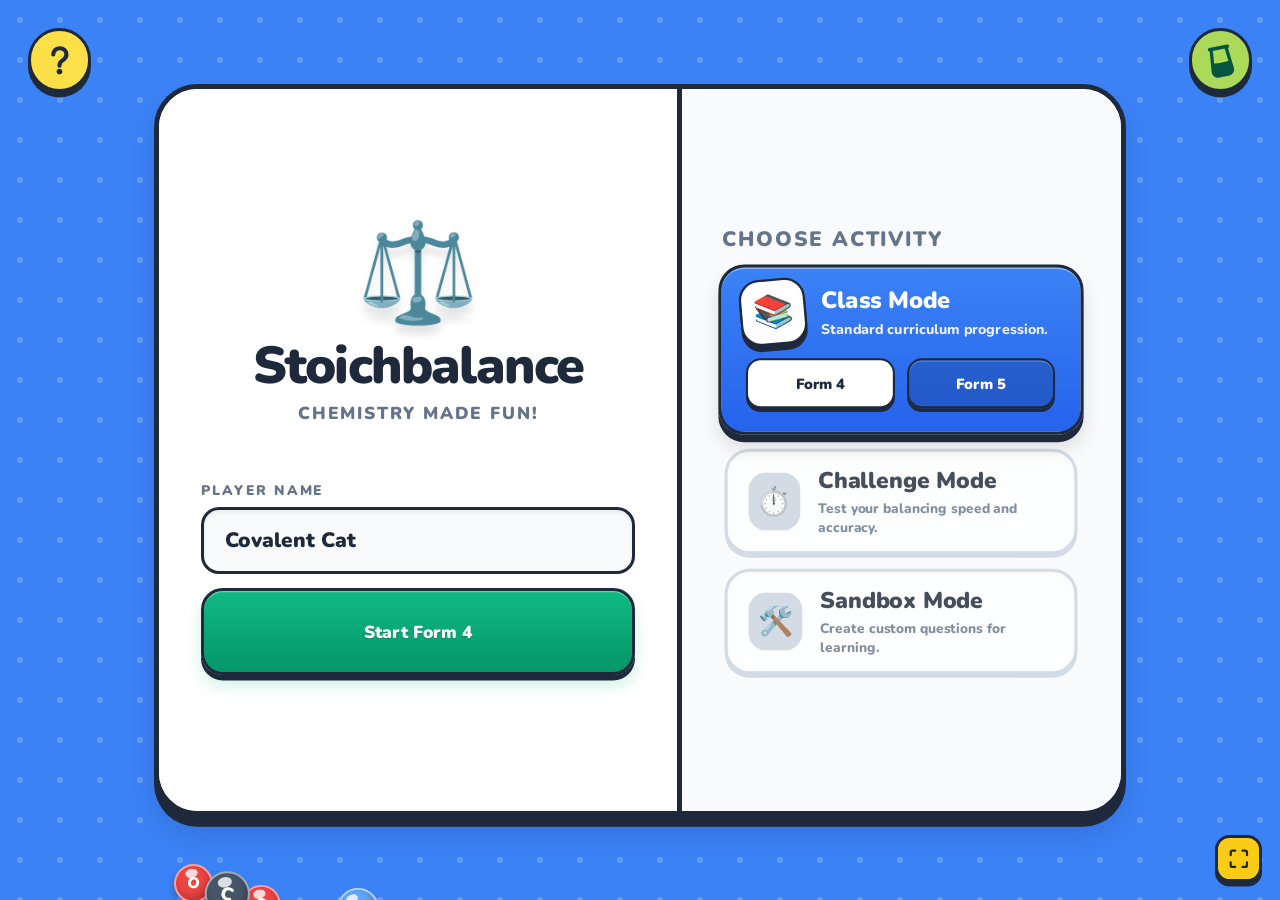
==== index.html @ 3378ed99 "Deploy Tutorial Walkthrough TUT0, Interactive Spotlight Tour, and Sandbox Custom Reaction Builder (i" ====
<!DOCTYPE html>
<html lang="en">
<head>
    <meta charset="UTF-8">
    <meta name="viewport" content="width=device-width, initial-scale=1.0, maximum-scale=1.0, user-scalable=no">
    <title>Stoichbalance - Fun Chemistry UI</title>
    <link href="https://fonts.googleapis.com/css2?family=Nunito:wght@700;800;900&display=swap" rel="stylesheet">
    <link rel="stylesheet" href="css/levels.css?v=1792981377">
    <link rel="stylesheet" href="css/style.css?v=1793678700">
    <!-- EXPERIMENTAL DEPTH LAYER (Remove to revert) -->
    <link rel="stylesheet" href="css/experimental_depth.css">

<script>
// Unified Audio Engine and Page Transitions
const AudioCtxClass = window.AudioContext || window.webkitAudioContext;
let audioCtx;

window.initAudio = function() {
    if (!audioCtx) audioCtx = new AudioCtxClass();
    if (audioCtx.state === 'suspended') {
        audioCtx.resume();
    }
}

// Ensure audio context is started on first interaction anywhere
document.addEventListener('click', () => {
    if(!audioCtx) window.initAudio();
    else if(audioCtx.state === 'suspended') audioCtx.resume();
}, {once: false});

window.playSound = function(type) {
    if (!audioCtx) window.initAudio();
    if (audioCtx.state === 'suspended') {
        audioCtx.resume();
    }


    
    try {
        const osc = audioCtx.createOscillator();
        const gainNode = audioCtx.createGain();
        osc.connect(gainNode);
        gainNode.connect(audioCtx.destination);
        
                if (type === 'start') {
            // Elegant, warm laboratory chime arpeggio (C5 -> E5 -> G5 -> C6)
            const chord = [523.25, 659.25, 783.99, 1046.50];
            chord.forEach((freq, idx) => {
                const noteOsc = audioCtx.createOscillator();
                const noteGain = audioCtx.createGain();
                noteOsc.type = 'sine';
                noteOsc.frequency.setValueAtTime(freq, audioCtx.currentTime + idx * 0.06);
                noteGain.gain.setValueAtTime(0.001, audioCtx.currentTime + idx * 0.06);
                noteGain.gain.linearRampToValueAtTime(0.12, audioCtx.currentTime + idx * 0.06 + 0.02);
                noteGain.gain.exponentialRampToValueAtTime(0.001, audioCtx.currentTime + idx * 0.06 + 0.35);
                noteOsc.connect(noteGain);
                noteGain.connect(audioCtx.destination);
                noteOsc.start(audioCtx.currentTime + idx * 0.06);
                noteOsc.stop(audioCtx.currentTime + idx * 0.06 + 0.35);
            });
            return;
        } else if (type === 'select') {
            // Warm tactile wooden marimba tap
            osc.type = 'sine';
            osc.frequency.setValueAtTime(480, audioCtx.currentTime);
            osc.frequency.exponentialRampToValueAtTime(320, audioCtx.currentTime + 0.08);
            gainNode.gain.setValueAtTime(0.001, audioCtx.currentTime);
            gainNode.gain.linearRampToValueAtTime(0.15, audioCtx.currentTime + 0.01);
            gainNode.gain.exponentialRampToValueAtTime(0.001, audioCtx.currentTime + 0.08);
            osc.start();
            osc.stop(audioCtx.currentTime + 0.08);
        } else if (type === 'swoosh') {
            // "expandinga nd collasping ethe element tray and teh prf beaker, it shoudl have a swoosh sound instead"
            // Simulate swoosh with a fast filtered noise burst or a rapid low sine sweep
            osc.type = 'sine';
            osc.frequency.setValueAtTime(100, audioCtx.currentTime);
            osc.frequency.exponentialRampToValueAtTime(400, audioCtx.currentTime + 0.15);
            gainNode.gain.setValueAtTime(0, audioCtx.currentTime);
            gainNode.gain.linearRampToValueAtTime(0.3, audioCtx.currentTime + 0.05);
            gainNode.gain.linearRampToValueAtTime(0, audioCtx.currentTime + 0.2);
            osc.start();
            osc.stop(audioCtx.currentTime + 0.2);
        } else if (type === 'drop') {
            // "change teh audio of adding stuff n to teh drop box" - plop sound
            osc.type = 'sine';
            osc.frequency.setValueAtTime(200, audioCtx.currentTime);
            osc.frequency.exponentialRampToValueAtTime(800, audioCtx.currentTime + 0.05);
            gainNode.gain.setValueAtTime(0.3, audioCtx.currentTime);
            gainNode.gain.exponentialRampToValueAtTime(0.01, audioCtx.currentTime + 0.1);
            osc.start();
            osc.stop(audioCtx.currentTime + 0.1);
        } else if (type === 'remove') {
            // "removing them" - reverse plop
            osc.type = 'sine';
            osc.frequency.setValueAtTime(800, audioCtx.currentTime);
            osc.frequency.exponentialRampToValueAtTime(200, audioCtx.currentTime + 0.05);
            gainNode.gain.setValueAtTime(0.3, audioCtx.currentTime);
            gainNode.gain.exponentialRampToValueAtTime(0.01, audioCtx.currentTime + 0.1);
            osc.start();
            osc.stop(audioCtx.currentTime + 0.1);
        } else if (type === 'trash') {
            osc.type = 'sawtooth';
            osc.frequency.setValueAtTime(200, audioCtx.currentTime);
            osc.frequency.exponentialRampToValueAtTime(50, audioCtx.currentTime + 0.2);
            gainNode.gain.setValueAtTime(0.3, audioCtx.currentTime);
            gainNode.gain.exponentialRampToValueAtTime(0.01, audioCtx.currentTime + 0.2);
            osc.start();
            osc.stop(audioCtx.currentTime + 0.2);
        } else if (type === 'success') {
            osc.type = 'sine';
            osc.frequency.setValueAtTime(523.25, audioCtx.currentTime); // C5
            osc.frequency.setValueAtTime(659.25, audioCtx.currentTime + 0.1); // E5
            osc.frequency.setValueAtTime(783.99, audioCtx.currentTime + 0.2); // G5
            osc.frequency.setValueAtTime(1046.50, audioCtx.currentTime + 0.3); // C6
            gainNode.gain.setValueAtTime(0.2, audioCtx.currentTime);
            gainNode.gain.exponentialRampToValueAtTime(0.01, audioCtx.currentTime + 0.8);
            osc.start();
            osc.stop(audioCtx.currentTime + 0.8);
        } else if (type === 'sad') {
            osc.type = 'sawtooth';
            osc.frequency.setValueAtTime(300, audioCtx.currentTime);
            osc.frequency.exponentialRampToValueAtTime(100, audioCtx.currentTime + 0.5);
            gainNode.gain.setValueAtTime(0.2, audioCtx.currentTime);
            gainNode.gain.exponentialRampToValueAtTime(0.01, audioCtx.currentTime + 0.5);
            osc.start();
            osc.stop(audioCtx.currentTime + 0.5);
        } else if (type === 'hint') {
            osc.type = 'square';
            osc.frequency.setValueAtTime(800, audioCtx.currentTime);
            osc.frequency.setValueAtTime(1200, audioCtx.currentTime + 0.1);
            gainNode.gain.setValueAtTime(0.1, audioCtx.currentTime);
            gainNode.gain.exponentialRampToValueAtTime(0.01, audioCtx.currentTime + 0.3);
            osc.start();
            osc.stop(audioCtx.currentTime + 0.3);
        } else if (type === 'back' || type === 'page') {
            osc.type = 'triangle';
            osc.frequency.setValueAtTime(500, audioCtx.currentTime);
            osc.frequency.exponentialRampToValueAtTime(300, audioCtx.currentTime + 0.15);
            gainNode.gain.setValueAtTime(0.3, audioCtx.currentTime);
            gainNode.gain.exponentialRampToValueAtTime(0.01, audioCtx.currentTime + 0.15);
            osc.start();
            osc.stop(audioCtx.currentTime + 0.15);
        } else if (type === 'click') {
            osc.type = 'sine';
            osc.frequency.setValueAtTime(600, audioCtx.currentTime);
            osc.frequency.exponentialRampToValueAtTime(300, audioCtx.currentTime + 0.1);
            gainNode.gain.setValueAtTime(0.2, audioCtx.currentTime);
            gainNode.gain.exponentialRampToValueAtTime(0.01, audioCtx.currentTime + 0.1);
            osc.start();
            osc.stop(audioCtx.currentTime + 0.1);
        } else {
            // Default
            osc.type = 'sine';
            osc.frequency.setValueAtTime(400, audioCtx.currentTime);
            gainNode.gain.setValueAtTime(0.1, audioCtx.currentTime);
            gainNode.gain.exponentialRampToValueAtTime(0.01, audioCtx.currentTime + 0.1);
            osc.start();
            osc.stop(audioCtx.currentTime + 0.1);
        }
    } catch(e) {
        console.warn("Audio generation failed", e);
    }
};

// PAGE TRANSITION LOGIC
window.transitionTo = function(url) {
    let overlay = document.getElementById('iris-wipe-overlay');
    if(overlay) {
        overlay.classList.remove('open');
        setTimeout(() => { window.location.href = url; }, 550);
    } else {
        window.location.href = url;
    }
};

window.addEventListener('load', () => {
    let overlay = document.getElementById('iris-wipe-overlay');
    if(overlay) {
        overlay.classList.add('open');
    }
});

</script>
</head>
<body>
    <div id="iris-wipe-overlay"></div>


    <!-- HIGH-INTENSITY DYNAMIC BACKGROUNDS -->
    <div class="bg-layer bg-blue active-bg" id="bg-class"></div>
    <div class="bg-layer bg-orange" id="bg-challenge"></div>
    <div class="bg-layer bg-green" id="bg-form5"></div>
    <div class="bg-layer bg-purple" id="bg-sandbox"></div>

    <!-- INTERACTIVE CHEMISTRY CANVAS -->
    <div id="particle-canvas"></div>

    <!-- Fun Chunky Widgets -->
    <button class="fun-widget widget-left interactive" onclick="startHomeSpotlightTour()" title="Interactive Tour & Guide" aria-label="Interactive Tour & Guide">
        <svg viewBox="0 0 48 48" width="44" height="44" fill="none" style="display:block;">
            <path d="M16 17.5C16 13.3579 19.5817 10 24 10C28.4183 10 32 13.3579 32 17.5C32 20.8 29.8 23 26.5 25.2C24.5 26.6 23.5 28 23.5 31" stroke="#1e293b" stroke-width="5" stroke-linecap="round" stroke-linejoin="round"/>
            <circle cx="23.5" cy="38" r="3.4" fill="#1e293b"/>
        </svg>
    </button>

    <button class="fun-widget widget-right interactive" onclick="openElements()" title="Interactive Periodic Table" aria-label="Interactive Periodic Table">
        <svg viewBox="0 0 48 48" width="46" height="46" fill="none" style="display:block;">
            <g transform="rotate(-11 24 24)">
                <!-- Lip -->
                <rect x="11.5" y="8" width="25" height="4.2" rx="2" fill="#05553f"/>
                <!-- Liquid Fill in base -->
                <path d="M14.2 26.5 C19 27.8 29 27.8 33.8 26.5 L35.2 35.8 C35.8 39.2 33 42 29.5 42 H18.5 C15 42 12.2 39.2 12.8 35.8 Z" fill="#05553f"/>
                <!-- Beaker Contour Walls -->
                <path d="M15.2 11.5 L14.2 22 L12.8 35.8 C12.2 39.2 15 42 18.5 42 H29.5 C33 42 35.8 39.2 35.2 35.8 L33.8 22 L32.8 11.5" stroke="#05553f" stroke-width="3.8" stroke-linecap="round" stroke-linejoin="round"/>
            </g>
        </svg>
    </button>

    <!-- HIGHLY DESIGNED MAIN CONTAINER -->
    <div class="main-container">
        <!-- Glossy highlight overlay -->
        <div class="container-glare"></div>
        
        <!-- LEFT PANEL: BRANDING & START -->
        <div class="panel left-panel">
            <div class="brand-wrapper">
                <div class="logo-icon bounce-anim">⚖️</div>
                <h1 class="logo-title">Stoichbalance</h1>
                <p class="logo-subtitle">Chemistry Made Fun!</p>
            </div>
            
            <div class="launch-wrapper">
                <div class="input-group" style="position: relative;">
                    <label>PLAYER NAME</label>
                    <div style="display: flex; gap: 12px; width: 100%; align-items: center;">
                        <div class="player-input-wrapper">
                            <input type="text" class="name-input interactive" id="player-name" placeholder="Type your name..." value="" autocomplete="off" onclick="window.handlePlayerNameClick(event)" onfocus="window.handlePlayerNameFocus(event)" onkeyup="filterProfiles()" style="width: 100%; text-align: left; height: 74px; box-sizing: border-box; padding: 0 3.8rem 0 1.4rem;">
                            <button type="button" id="player-dropdown-toggle-btn" class="player-dropdown-btn interactive" onclick="togglePlayerDropdown(event)" aria-label="Select saved player profile" title="Select saved player profile" style="display: none;">
                                <svg viewBox="0 0 24 24" width="20" height="20" fill="none" stroke="currentColor" stroke-width="3" stroke-linecap="round" stroke-linejoin="round">
                                    <polyline points="6 9 12 15 18 9"/>
                                </svg>
                            </button>
                            <!-- Profile Dropdown aligned directly beneath text box -->
                            <div id="profile-dropdown" style="display:none; position:absolute; top:calc(100% + 4px); left:0; width:100%; background:white; border:3.5px solid var(--dark-border); border-radius:18px; box-shadow:0 12px 28px rgba(0,0,0,0.22); z-index:100; max-height:220px; overflow-y:auto; flex-direction:column; padding: 6px; box-sizing: border-box;">
                                <!-- JS injected profiles -->
                            </div>
                        </div>
                        <button class="btn-stats interactive" id="challenge-stats-btn" onclick="openStatsModal()" title="Career Records & Achievements" aria-label="Career Records">
                            <svg class="stats-btn-svg" viewBox="0 0 24 24" width="26" height="26" fill="none" stroke="currentColor" stroke-width="2.3" stroke-linecap="round" stroke-linejoin="round">
                                <path d="M6 9H4.5a2.5 2.5 0 0 1 0-5H6M18 9h1.5a2.5 2.5 0 0 0 0-5H18M4 22h16M10 14.66V17c0 .55-.45 1-1 1H8c-.55 0-1 .45-1 1v3h10v-3c0-.55-.45-1-1-1h-1c-.55 0-1-.45-1-1v-2.34M18 4H6v7a6 6 0 0 0 12 0V4z"/>
                            </svg>
                        </button>
                    </div>
                </div>
                
                <button class="btn-play interactive" id="main-play-btn" onclick="startGame()">
                    <span id="play-btn-text">Start Form 4</span>
                </button>
            </div>
        </div>

        <!-- RIGHT PANEL: MODE SELECTION -->
        <div class="panel right-panel">
            <h2 class="panel-title">Choose Activity</h2>
            
            <div class="modes-list">
                
                <!-- Class Mode -->
                <div class="mode-card card-blue interactive active-mode" id="mode-class" onclick="selectMode('class')">
                    <div class="mode-header">
                        <div class="mode-icon">📚</div>
                        <div class="mode-info">
                            <h3 class="mode-name">Class Mode</h3>
                            <p class="mode-desc">Standard curriculum progression.</p>
                        </div>
                    </div>
                    <div class="mode-options-wrapper">
                        <div class="mode-options-inner">
                            <div class="mode-options-content">
                                <button class="sub-btn interactive active-sub" onclick="selectSubOption(event, 'class', 'Form 4')">Form 4</button>
                                <button class="sub-btn interactive" onclick="selectSubOption(event, 'class', 'Form 5')">Form 5</button>
                            </div>
                        </div>
                    </div>
                </div>

                <!-- Challenge Mode -->
                <div class="mode-card card-orange interactive" id="mode-challenge" onclick="selectMode('challenge')">
                    <div class="mode-header">
                        <div class="mode-icon">⏱️</div>
                        <div class="mode-info">
                            <h3 class="mode-name">Challenge Mode</h3>
                            <p class="mode-desc">Test your balancing speed and accuracy.</p>
                        </div>
                    </div>
                    <div class="mode-options-wrapper">
                        <div class="mode-options-inner">
                            <div class="challenge-options-container">
                                <!-- Row 1: Difficulty Tiers -->
                                <div class="challenge-tiers-row">
                                    <button class="sub-btn interactive active-sub" onclick="selectSubOption(event, 'challenge', 'Easy')">Easy</button>
                                    <button class="sub-btn interactive" onclick="selectSubOption(event, 'challenge', 'Medium')">Medium</button>
                                    <button class="sub-btn interactive" onclick="selectSubOption(event, 'challenge', 'Hard')">Hard</button>
                                </div>
                                
                                <!-- Row 2: Challenge Modifiers -->
                                <div class="home-modifiers-section" onclick="event.stopPropagation();">
                                    <div class="home-modifiers-header">
                                        <span class="home-modifiers-label">
    <svg class="header-bolt-svg" viewBox="0 0 24 24" width="15" height="15" fill="#facc15">
        <path d="M13 2L3 14h9l-1 8 10-12h-9l1-8z"/>
    </svg>
    Modifiers
</span>
                                        <span class="home-multiplier-pill" id="home-multiplier-tag">1.0x STANDARD</span>
                                    </div>
                                    <div class="home-modifiers-grid">
    <button class="home-mod-pill interactive" id="home-mod-scale" onclick="toggleHomeModifier(event, 'scale')" type="button" title="Solve without the balance beam (+0.5x)">
        <svg class="mod-icon-svg icon-scale" viewBox="0 0 24 24" width="18" height="18" fill="none" stroke="currentColor" stroke-width="2.2" stroke-linecap="round" stroke-linejoin="round">
            <path d="M12 3v17M5 8l7-3 7 3"/>
            <path d="M2 14l3-6 3 6a3 3 0 0 1-6 0zm14 0l3-6 3 6a3 3 0 0 1-6 0z"/>
            <path d="M8 21h8"/>
            <line x1="3" y1="3" x2="21" y2="21" stroke="#f87171" stroke-width="2.5" stroke-linecap="round"/>
        </svg>
        <span class="pill-text">No Scale</span>
    </button>
    <button class="home-mod-pill interactive" id="home-mod-hints" onclick="toggleHomeModifier(event, 'hints')" type="button" title="Solve without hints (+0.5x)">
        <svg class="mod-icon-svg icon-hints" viewBox="0 0 24 24" width="18" height="18" fill="none" stroke="currentColor" stroke-width="2.2" stroke-linecap="round" stroke-linejoin="round">
            <path d="M9 18h6m-4 3h2m-5-8a6 6 0 1 1 8 0c-.8.8-1.5 2-1.5 3h-5c0-1-.7-2.2-1.5-3z"/>
            <line x1="3" y1="3" x2="21" y2="21" stroke="#f87171" stroke-width="2.5" stroke-linecap="round"/>
        </svg>
        <span class="pill-text">No Hints</span>
    </button>
    <button class="home-mod-pill interactive" id="home-mod-rush" onclick="toggleHomeModifier(event, 'rush')" type="button" title="90-second countdown rush (+0.5x)">
        <svg class="mod-icon-svg icon-rush" viewBox="0 0 24 24" width="18" height="18" fill="none" stroke="currentColor" stroke-width="2.2" stroke-linecap="round" stroke-linejoin="round">
            <circle cx="12" cy="13" r="8"/>
            <path d="M12 9v4l2.5 2.5M10 2h4m-2 0v3"/>
        </svg>
        <span class="pill-text">90s Rush</span>
    </button>
</div>
</div>
                            </div>
                        </div>
                    </div>
                </div>

                <!-- Sandbox Mode -->
                <div class="mode-card card-purple interactive" id="mode-sandbox" onclick="selectMode('sandbox')">
                    <div class="mode-header">
                        <div class="mode-icon">🛠️</div>
                        <div class="mode-info">
                            <h3 class="mode-name">Sandbox Mode</h3>
                            <p class="mode-desc">Create custom questions for learning.</p>
                        </div>
                    </div>
                    <div class="mode-options-wrapper">
                        <div class="mode-options-inner">
                            <div class="mode-options-content" style="padding-top: 0; gap: 0;"></div>
                        </div>
                    </div>
                </div>

            </div>
        </div>

    </div>

<div id="sandbox-choice-modal" style="display:none; position:fixed; top:0; left:0; width:100vw; height:100vh; background:rgba(15, 23, 42, 0.8); z-index:999999; justify-content:center; align-items:center; backdrop-filter:blur(8px);">
    <div class="card" style="width:100%; max-width:800px; display:flex; flex-direction:column; gap:30px; background:#ffffff; border:4px solid #3b82f6; padding:40px; border-radius:32px; box-shadow: 0 10px 0 rgba(0,0,0,0.1); position:relative; text-align:center;">
        <button class="interactive" onclick="if(typeof playSound !== 'undefined') playSound('click'); document.getElementById('sandbox-choice-modal').style.display='none';" style="position:absolute; top:25px; right:25px; background:#f1f5f9; border:4px solid #cbd5e1; color:#64748b; font-weight:900; border-radius:16px; cursor:pointer; font-size:24px; width:50px; height:50px; display:flex; justify-content:center; align-items:center;">&times;</button>
        <h3 style="font-size:42px; font-weight:900; color:#1e3a8a; margin:0; line-height:1.1;">How do you want to build?</h3>
        <div style="display:flex; gap:20px; margin-top:10px;">
            <button class="interactive" onclick="if(typeof playSound !== 'undefined') playSound('click'); document.getElementById('sandbox-choice-modal').style.display='none'; document.getElementById('sandbox-input-modal').style.display='flex'; document.getElementById('builder-reactants-container').innerHTML=''; document.getElementById('builder-products-container').innerHTML=''; window.builderHideSave(); window.builderAddBox('reactants'); window.builderAddBox('products');" style="flex:1; display:flex; flex-direction:column; align-items:center; justify-content:center; gap:15px; padding:30px; background:#eff6ff; color:#1e3a8a; border:4px solid #bfdbfe; border-radius:24px; font-size:24px; font-weight:900; cursor:pointer; box-shadow:0 8px 0 #bfdbfe; transition:all 0.1s;" onmousedown="this.style.transform='translateY(8px)'; this.style.boxShadow='0 0 0 transparent';" onmouseup="this.style.transform='translateY(0)'; this.style.boxShadow='0 8px 0 #bfdbfe';">
                <div style="font-size:64px;">⌨️</div>
                Text Boxes
            </button>
            <button class="interactive" onclick="if(typeof playSound !== 'undefined') playSound('click'); document.getElementById('sandbox-choice-modal').style.display='none'; window.openVirtualKeyboard();" style="flex:1; display:flex; flex-direction:column; align-items:center; justify-content:center; gap:15px; padding:30px; background:#faf5ff; color:#4c1d95; border:4px solid #d8b4fe; border-radius:24px; font-size:24px; font-weight:900; cursor:pointer; box-shadow:0 8px 0 #d8b4fe; transition:all 0.1s;" onmousedown="this.style.transform='translateY(8px)'; this.style.boxShadow='0 0 0 transparent';" onmouseup="this.style.transform='translateY(0)'; this.style.boxShadow='0 8px 0 #d8b4fe';">
                <div style="font-size:64px;">📊</div>
                Periodic Table Keyboard
            </button>
        </div>
    </div>
</div>
<div id="sandbox-input-modal" style="display:none; position:fixed; top:0; left:0; width:100vw; height:100vh; background:rgba(15, 23, 42, 0.8); z-index:999999; justify-content:center; align-items:center; backdrop-filter:blur(8px);">
    <div class="card" style="width:100%; max-width:1100px; display:flex; flex-direction:column; gap:30px; background:#ffffff; border:4px solid #10b981; padding:40px; border-radius:32px; box-shadow: 0 10px 0 rgba(0,0,0,0.1); position:relative;">
        <button class="interactive" onclick="if(typeof playSound !== 'undefined') playSound('click'); document.getElementById('sandbox-input-modal').style.display='none';" style="position:absolute; top:25px; right:25px; background:#f1f5f9; border:4px solid #cbd5e1; color:#64748b; font-weight:900; border-radius:16px; cursor:pointer; font-size:24px; width:50px; height:50px; display:flex; justify-content:center; align-items:center;">&times;</button>
        
        <div style="text-align:center;">
            <h3 style="margin:0; font-size:42px; color:#064e3b; font-weight:900; letter-spacing:-1px;">Visual Equation Builder</h3>
            <p style="font-size:20px; color:#10b981; font-weight:800; margin-top:5px;">Type elements or click the Table icon to insert them!</p>
        </div>
        
        <div style="display:flex; align-items:stretch; gap:20px; width:100%;">
            <!-- Reactants -->
            <div style="flex:1; background:#f8fafc; border:4px solid #e2e8f0; border-radius:24px; padding:20px;">
                <div style="display:flex; justify-content:space-between; align-items:center; margin-bottom:15px;">
                    <label style="font-size:24px; font-weight:900; color:#334155;">Reactants</label>
                    <button class="interactive" onclick="window.builderAddBox('reactants')" style="background:#3b82f6; color:white; border:none; border-radius:12px; width:40px; height:40px; font-size:24px; font-weight:900; cursor:pointer; box-shadow:0 4px 0 #2563eb;">+</button>
                </div>
                <div id="builder-reactants-container" style="display:flex; flex-wrap:wrap; gap:15px; align-items:center;"></div>
            </div>
            
            <div style="display:flex; align-items:center; justify-content:center; font-size:60px; font-weight:900; color:#94a3b8;">&rarr;</div>
            
            <!-- Products -->
            <div style="flex:1; background:#f8fafc; border:4px solid #e2e8f0; border-radius:24px; padding:20px;">
                <div style="display:flex; justify-content:space-between; align-items:center; margin-bottom:15px;">
                    <label style="font-size:24px; font-weight:900; color:#334155;">Products</label>
                    <button class="interactive" onclick="window.builderAddBox('products')" style="background:#3b82f6; color:white; border:none; border-radius:12px; width:40px; height:40px; font-size:24px; font-weight:900; cursor:pointer; box-shadow:0 4px 0 #2563eb;">+</button>
                </div>
                <div id="builder-products-container" style="display:flex; flex-wrap:wrap; gap:15px; align-items:center;"></div>
            </div>
        </div>
        
        <div style="display:flex; gap:20px; align-items:center;">
            <button class="interactive" onclick="window.openPeriodicPicker()" style="flex:0.5; background: #8b5cf6; color:white; border:none; padding:20px; font-size:24px; font-weight:900; border-radius:16px; cursor:pointer; box-shadow:0 6px 0 #6d28d9;">📊 Insert Element</button>
            <button class="interactive" onclick="window.builderCheck()" style="flex:1; background: #3b82f6; color:white; border:none; padding:20px; font-size:24px; font-weight:900; border-radius:16px; cursor:pointer; box-shadow:0 6px 0 #2563eb;">🔍 Check Equation</button>
            <button class="interactive" id="builder-save-btn" onclick="window.builderSaveAndPlay()" style="flex:1; display:none; background: #10b981; color:white; border:none; padding:20px; font-size:24px; font-weight:900; border-radius:16px; cursor:pointer; box-shadow:0 6px 0 #059669; animation: pulse 1s infinite;">✅ Save & Play!</button>
        </div>
        
        <div id="builder-feedback" style="font-size:22px; font-weight:900; text-align:center; padding:15px; border-radius:16px; display:none;"></div>
    </div>
</div>
<div id="sandbox-virtual-modal" style="display:none; position:fixed; top:0; left:0; width:100vw; height:100vh; background:rgba(15, 23, 42, 0.85); z-index:999999; justify-content:center; align-items:center; backdrop-filter:blur(8px);">
    <div class="card" style="width:96vw; max-width:1600px; height:94vh; max-height:920px; display:flex; flex-direction:column; gap:12px; background:#ffffff; border:4px solid #8b5cf6; padding:20px 24px; border-radius:28px; box-shadow: 0 16px 36px rgba(0,0,0,0.25); position:relative; box-sizing:border-box;">
        
        <!-- Header & Presets -->
        <div style="display:flex; justify-content:space-between; align-items:center; flex-wrap:wrap; gap:10px; padding-right:50px;">
            <div style="display:flex; align-items:center; gap:10px;">
                <span style="font-size:28px;">🧪</span>
                <div>
                    <h3 style="margin:0; font-size:22px; color:#4c1d95; font-weight:900; line-height:1.1;">Chemistry Keyboard & Equation Builder</h3>
                    <p style="margin:2px 0 0 0; font-size:12px; color:#6b21a8; font-weight:700;">Tap elements on the periodic table or type with your physical keyboard.</p>
                </div>
            </div>
            
            <!-- Quick Preset Chips -->
            <div style="display:flex; align-items:center; gap:6px; flex-wrap:wrap;">
                <span style="font-size:11px; font-weight:900; color:#64748b; text-transform:uppercase;">Quick Presets:</span>
                <button type="button" class="vk-preset-chip interactive" onclick="window.vkLoadPreset('H2 + O2 -> H2O')">H₂ + O₂ → H₂O</button>
                <button type="button" class="vk-preset-chip interactive" onclick="window.vkLoadPreset('CH4 + O2 -> CO2 + H2O')">CH₄ + O₂ → CO₂ + H₂O</button>
                <button type="button" class="vk-preset-chip interactive" onclick="window.vkLoadPreset('Fe + O2 -> Fe2O3')">Fe + O₂ → Fe₂O₃</button>
                <button type="button" class="vk-preset-chip interactive" onclick="window.vkLoadPreset('N2 + H2 -> NH3')">N₂ + H₂ → NH₃</button>
                <button type="button" class="vk-preset-chip interactive" onclick="window.vkLoadPreset('Na + H2O -> NaOH + H2')">Na + H₂O → NaOH + H₂</button>
            </div>
        </div>

        <button class="interactive" onclick="if(typeof playSound !== 'undefined') playSound('click'); document.getElementById('sandbox-virtual-modal').style.display='none';" style="position:absolute; top:18px; right:20px; background:#f1f5f9; border:3px solid #cbd5e1; color:#64748b; font-weight:900; border-radius:14px; cursor:pointer; font-size:24px; width:44px; height:44px; display:flex; justify-content:center; align-items:center;">&times;</button>
        
        <!-- Interactive Equation Display -->
        <div id="vk-display" contenteditable="true" spellcheck="false" onkeydown="if(event.key==='Enter'){ event.preventDefault(); window.vkCheck(); }" oninput="document.getElementById('vk-feedback').style.display='none'; let btn=document.getElementById('vk-launch-btn'); if(btn) btn.style.display='none';" style="font-size:30px; font-weight:900; text-align:center; padding:10px 18px; border:3.5px solid #8b5cf6; border-radius:16px; min-height:56px; background:#f8fafc; color:#0f172a; display:flex; align-items:center; justify-content:center; letter-spacing:2px; outline:none; cursor:text; box-shadow:inset 0 2px 6px rgba(0,0,0,0.06);" title="Type directly with physical keyboard or click elements below"></div>
        
        <div id="vk-feedback" style="font-size:15px; font-weight:800; text-align:center; padding:7px 14px; border-radius:12px; display:none;"></div>
        
        <!-- Two-Column Layout: Periodic Table (Left) + Customized Equation Numpad (Right) -->
        <div style="display:flex; gap:16px; flex:1; min-height:0; align-items:stretch;">
            <!-- Left: Full 118-Element Interactive Periodic Table Grid -->
            <div style="flex:3.7; min-width:0; display:flex; flex-direction:column; background:#ffffff; border:3.5px solid #cbd5e1; border-radius:20px; padding:10px; box-shadow:0 6px 0 #94a3b8; overflow:hidden;">
                <div id="vk-pt-grid" style="display:grid; grid-template-columns: repeat(18, minmax(0, 1fr)); grid-template-rows: repeat(9, minmax(0, 1fr)); gap:3px; width:100%; height:100%; align-items:stretch; justify-items:stretch;"></div>
            </div>
            
            <!-- Right: Proper Customized Equation Numpad -->
            <div style="flex:1.1; min-width:300px; max-width:360px; display:flex; flex-direction:column; gap:8px; background:#f1f5f9; padding:14px; border-radius:20px; border:3.5px solid #cbd5e1; box-shadow:0 6px 0 #cbd5e1; box-sizing:border-box;">
                <div style="display:flex; justify-content:space-between; align-items:center; border-bottom:2px solid #e2e8f0; padding-bottom:5px;">
                    <span style="font-size:12px; font-weight:900; color:#334155; text-transform:uppercase; letter-spacing:0.5px;">🔢 Equation Keypad</span>
                    <button class="interactive" onclick="window.vkClear()" style="background:#fee2e2; border:1.5px solid #fca5a5; color:#b91c1c; font-size:11px; font-weight:900; border-radius:8px; padding:2px 8px; cursor:pointer;" title="Clear equation">🗑 CLEAR</button>
                </div>

                <!-- Calculator Numbers Grid -->
                <div style="display:grid; grid-template-columns: repeat(3, 1fr); gap:6px;">
                    <button type="button" class="interactive vk-num-btn" onclick="window.vkType('7')">7</button>
                    <button type="button" class="interactive vk-num-btn" onclick="window.vkType('8')">8</button>
                    <button type="button" class="interactive vk-num-btn" onclick="window.vkType('9')">9</button>
                    <button type="button" class="interactive vk-num-btn" onclick="window.vkType('4')">4</button>
                    <button type="button" class="interactive vk-num-btn" onclick="window.vkType('5')">5</button>
                    <button type="button" class="interactive vk-num-btn" onclick="window.vkType('6')">6</button>
                    <button type="button" class="interactive vk-num-btn" onclick="window.vkType('1')">1</button>
                    <button type="button" class="interactive vk-num-btn" onclick="window.vkType('2')">2</button>
                    <button type="button" class="interactive vk-num-btn" onclick="window.vkType('3')">3</button>
                    <button type="button" class="interactive vk-num-btn" onclick="window.vkType('0')">0</button>
                    <button type="button" class="interactive vk-num-btn" style="background:#ede9fe; color:#5b21b6; border-color:#c4b5fd;" onclick="window.vkType('(')">(</button>
                    <button type="button" class="interactive vk-num-btn" style="background:#ede9fe; color:#5b21b6; border-color:#c4b5fd;" onclick="window.vkType(')')">)</button>
                </div>

                <!-- Equation Operators -->
                <div style="display:grid; grid-template-columns: 1fr 1fr; gap:6px;">
                    <button type="button" class="interactive vk-action-btn" onclick="window.vkType('+')" style="background:#3b82f6; box-shadow:0 4px 0 #2563eb; font-size:20px; padding:8px;">+ Plus</button>
                    <button type="button" class="interactive vk-action-btn" id="vk-arrow-btn" onclick="window.vkType('->')" style="background:#10b981; box-shadow:0 4px 0 #059669; font-size:20px; padding:8px;">&rarr; Yields</button>
                </div>

                <!-- Editing Tool: Backspace -->
                <button type="button" class="interactive vk-action-btn" onclick="window.vkBackspace()" style="background:#ef4444; box-shadow:0 4px 0 #dc2626; padding:8px; font-size:14px;">⌫ Backspace</button>

                <!-- Validation and Play Buttons -->
                <button type="button" class="interactive vk-action-btn" onclick="window.vkCheck()" style="background:#f59e0b; box-shadow:0 4px 0 #d97706; padding:12px; font-size:15px; margin-top:2px;">🔍 Check & Solve Reaction</button>
                <button type="button" id="vk-launch-btn" class="interactive vk-action-btn" onclick="window.vkLaunchGame()" style="display:none; background:#10b981; box-shadow:0 5px 0 #047857; padding:13px; font-size:16px; animation:pulse 1s infinite;">🚀 Launch Sandbox Game</button>
            </div>
        </div>
    </div>
</div>
<style>
.vk-preset-chip {
    background: #f1f5f9;
    color: #334155;
    border: 2px solid #cbd5e1;
    border-radius: 999px;
    padding: 3px 10px;
    font-size: 12px;
    font-weight: 800;
    cursor: pointer;
    transition: all 0.15s ease;
}
.vk-preset-chip:hover {
    background: #8b5cf6;
    color: #ffffff;
    border-color: #7c3aed;
    transform: translateY(-2px);
}
.vk-num-btn {
    background: #ffffff;
    color: #0f172a;
    border: 3px solid #cbd5e1;
    border-radius: 12px;
    font-size: 20px;
    font-weight: 900;
    cursor: pointer;
    box-shadow: 0 3px 0 #94a3b8;
    display: flex;
    align-items: center;
    justify-content: center;
    min-height: 42px;
    transition: all 0.12s ease;
}
.vk-num-btn:hover {
    background: #f8fafc;
    border-color: #94a3b8;
    transform: translateY(-2px);
    box-shadow: 0 5px 0 #64748b;
}
.vk-num-btn:active {
    transform: translateY(2px);
    box-shadow: 0 1px 0 #64748b;
}
.vk-action-btn {
    color: white;
    font-weight: 900;
    border: none;
    border-radius: 12px;
    cursor: pointer;
    display: flex;
    align-items: center;
    justify-content: center;
    transition: all 0.12s ease;
}
.vk-action-btn:hover {
    transform: translateY(-2px);
    filter: brightness(1.05);
}
.vk-action-btn:active {
    transform: translateY(2px);
}
</style>
<style>
/* Responsive Periodic Table v2 */
.pt-modal-wrapper {
    width: 98vw; height: 96vh; max-width: 1920px; max-height: 1100px;
    display: flex; gap: 20px; position: relative; padding: 20px;
    box-sizing: border-box;
}
.pt-grid-panel {
    flex: 3.5; /* Takes up much more space, 20%+ bigger */
    min-width: 0; min-height: 0;
    background: #ffffff; border-radius: 32px; border: 6px solid #cbd5e1;
    box-shadow: 0 12px 0 #94a3b8; display: flex; flex-direction: column; padding: 20px;
}
.pt-details-panel {
    flex: 1.2;
    min-width: 380px; max-width: 500px; min-height: 0;
    background: #ffffff; border-radius: 32px; border: 6px solid #cbd5e1;
    box-shadow: 0 12px 0 #94a3b8; display: flex; flex-direction: column; padding: 25px;
    overflow-y: auto; overflow-x: hidden;
}
#picker-grid {
    display: grid;
    grid-template-columns: repeat(18, minmax(0, 1fr));
    grid-template-rows: repeat(9, minmax(0, 1fr));
    gap: 6px; 
    width: 100%;
    aspect-ratio: 18/9;
    margin: auto;
    align-items: stretch; 
    justify-items: stretch;
}
.vk-pt-btn { padding: 4px; }
.vk-pt-btn .el-num { font-size: clamp(6px, 0.7vw, 10px); }
.vk-pt-btn .el-symbol { font-size: clamp(14px, 1.6vw, 24px); text-transform: capitalize; }
.vk-pt-btn .el-name { font-size: clamp(8px, 0.75vw, 11px); text-transform: capitalize; }

@media (max-width: 1300px) and (max-aspect-ratio: 1/1) {
    .pt-modal-wrapper {
        flex-direction: column; overflow-y: auto; max-height: none; height: auto;
    }
    .pt-details-panel {
        max-width: 100%; flex: none; min-height: 700px;
    }
    .pt-grid-panel {
        flex: none; min-height: 700px;
    }
}

@media (max-height: 760px) and (min-aspect-ratio: 1/1) {
    #periodic-picker-modal {
        position: fixed !important;
        top: 0 !important;
        left: 0 !important;
        width: 100% !important;
        width: 100vw !important;
        height: 100% !important;
        height: 100svh !important;
        display: none;
        align-items: center !important;
        justify-content: center !important;
        overflow: hidden !important;
        padding: 0 !important;
        margin: 0 !important;
    }
    .pt-modal-wrapper {
        flex-direction: row !important;
        zoom: clamp(0.52, calc(100svh / 950px), 0.60) !important;
        width: 1260px !important;
        height: 840px !important;
        max-width: none !important;
        max-height: none !important;
        margin: auto !important;
        gap: 16px !important;
        padding: 14px !important;
    }
    .pt-grid-panel {
        flex: 3.2 !important;
        min-height: auto !important;
        padding: 14px !important;
        border-radius: 28px !important;
    }
    .pt-details-panel {
        flex: 1.2 !important;
        min-width: 320px !important;
        max-width: 380px !important;
        min-height: auto !important;
        padding: 18px !important;
        border-radius: 28px !important;
    }
}

.vk-pt-btn:hover {
    transform: scale(1.3) translateY(-6px) !important;
    z-index: 100 !important;
    box-shadow: 0 15px 30px rgba(0,0,0,0.5) !important;
    border: 3px solid #ffffff !important;
    filter: brightness(1.2) !important;
}
</style>

<div id="periodic-picker-modal" style="display:none; position:fixed; top:0; left:0; width:100vw; height:100vh; background:rgba(15, 23, 42, 0.85); z-index:9999999; justify-content:center; align-items:center; backdrop-filter:blur(10px); box-sizing:border-box;">
    
    <div class="pt-modal-wrapper">
        <button class="interactive" onclick="if(typeof window.playSound==='function') window.playSound('click'); document.getElementById('periodic-picker-modal').style.display='none'" style="position:absolute; top:-10px; right:-10px; background:#ef4444; border:4px solid #991b1b; color:#ffffff; font-weight:900; border-radius:50%; cursor:pointer; font-size:32px; width:55px; height:55px; display:flex; justify-content:center; align-items:center; box-shadow: 0 6px 0 #7f1d1d; z-index:100;">&times;</button>
        
        <!-- RIGHT PANEL: The Grid -->
        <div class="good-block pt-grid-panel">
            <h3 style="margin:0 0 15px 0; font-size:clamp(20px, 2.5vw, 36px); color:#1e293b; font-weight:900; text-align:center;">Interactive Periodic Table</h3>
            <div id="picker-grid"></div>
        </div>
        
        <!-- LEFT PANEL: Element Details -->
        <div class="good-block pt-details-panel">
            <div id="element-details-empty" style="flex:1; display:flex; flex-direction:column; justify-content:center; align-items:center; color:#94a3b8; text-align:center;">
                <div style="font-size:70px; margin-bottom:15px;">🔬</div>
                <h2 style="font-size:22px; font-weight:900; margin:0;">Awaiting Input</h2>
                <p style="font-size:16px; font-weight:700;">Hover over any element on the periodic table to analyze its atomic structure.</p>
            </div>
            
            <div id="element-details-content" style="display:none; flex-direction:column; gap:15px;">
                
                <!-- 1. Header: Name & Symbol -->
                <div style="display:flex; justify-content:space-between; align-items:center;">
                    <div>
                        <h1 id="ed-name" style="font-size:clamp(28px, 2.5vw, 42px); font-weight:900; color:#1e293b; margin:0; line-height:1;">Lithium</h1>
                    </div>
                    <div id="ed-symbol-box" style="width:80px; height:80px; border-radius:16px; border:4px solid #e2e8f0; display:flex; flex-direction:column; justify-content:center; align-items:center; background:#f8fafc; box-shadow: 0 4px 0 #e2e8f0; flex-shrink:0;">
                        <span id="ed-num" style="font-size:16px; font-weight:900; color:#64748b; line-height:1;">3</span>
                        <span id="ed-symbol" style="font-size:36px; font-weight:900; color:#0f172a; line-height:1;">Li</span>
                    </div>
                </div>
                
                <!-- 2. Bohr Model Visualization -->
                <div style="display:flex; justify-content:center; align-items:center; background:#0f172a; border-radius:20px; padding:20px; box-shadow:inset 0 10px 30px rgba(0,0,0,0.5); min-height: 240px; position:relative; overflow:hidden;">
                    <div id="ed-bohr-container" style="width:100%; max-width:320px; aspect-ratio:1/1; position:relative;"></div>
                    <!-- Zoom Controls -->
                    <div style="position:absolute; top:10px; right:10px; display:flex; gap:5px; z-index:10;">
                        <button onclick="if(typeof playSound==='function') playSound('click'); zoomBohr(0.2)" style="width:30px; height:30px; border-radius:8px; background:rgba(255,255,255,0.2); border:1px solid rgba(255,255,255,0.4); color:white; font-weight:900; cursor:pointer; display:flex; justify-content:center; align-items:center; font-size:18px; backdrop-filter:blur(4px);">+</button>
                        <button onclick="if(typeof playSound==='function') playSound('click'); zoomBohr(-0.2)" style="width:30px; height:30px; border-radius:8px; background:rgba(255,255,255,0.2); border:1px solid rgba(255,255,255,0.4); color:white; font-weight:900; cursor:pointer; display:flex; justify-content:center; align-items:center; font-size:18px; backdrop-filter:blur(4px);">-</button>
                    </div>

                </div>
                <!-- Fun Fact -->
                <div id="ed-fact" style="background:#f8fafc; border:3px solid #e2e8f0; border-radius:12px; padding:12px; font-size:13px; font-weight:700; color:#475569; font-style:italic;">
                    Although it is a metal, Lithium is soft enough to cut with a knife.
                </div>
                
            
                
                <!-- 3. Primary Info: Group, Period, Type -->
                <div style="display:grid; grid-template-columns:1fr 1fr 1.5fr; gap:8px;">
                    <div style="background:#eff6ff; border:3px solid #bfdbfe; border-radius:12px; padding:8px; text-align:center;">
                        <div style="font-size:10px; font-weight:900; color:#2563eb; text-transform:uppercase;">Group</div>
                        <div id="ed-group-num" style="font-size:18px; font-weight:900; color:#1e3a8a; margin-top:2px;">1</div>
                    </div>
                    <div style="background:#eff6ff; border:3px solid #bfdbfe; border-radius:12px; padding:8px; text-align:center;">
                        <div style="font-size:10px; font-weight:900; color:#2563eb; text-transform:uppercase;">Period</div>
                        <div id="ed-period-num" style="font-size:18px; font-weight:900; color:#1e3a8a; margin-top:2px;">2</div>
                    </div>
                    <div style="background:#eff6ff; border:3px solid #bfdbfe; border-radius:12px; padding:8px; text-align:center; display:flex; flex-direction:column; justify-content:center; align-items:center;">
                        <div style="font-size:10px; font-weight:900; color:#2563eb; text-transform:uppercase;">Type</div>
                        <div id="ed-group-badge" style="display:inline-block; padding:3px 6px; border-radius:6px; font-size:11px; font-weight:900; color:white; text-transform:uppercase; letter-spacing:0.5px; line-height:1.2; margin-top:3px;">Alkali Metal</div>
                    </div>
                </div>
                
                <!-- 4. Nucleus & Electrons -->
                <div id="ed-structure-text" style="font-size:13px; font-weight:600; color:#475569; line-height:1.4;"></div>
                
                <!-- 5. Physical Stats -->
                <div style="display:grid; grid-template-columns:1fr 1fr; gap:10px;">
                    <div style="background:#f8fafc; border:3px solid #e2e8f0; border-radius:12px; padding:10px;">
                        <div style="font-size:11px; font-weight:900; color:#64748b; text-transform:uppercase;">Atomic Mass</div>
                        <div id="ed-mass" style="font-size:16px; font-weight:900; color:#0f172a; margin-top:2px;">6.941 u</div>
                    </div>
                    <div style="background:#f8fafc; border:3px solid #e2e8f0; border-radius:12px; padding:10px;">
                        <div style="font-size:11px; font-weight:900; color:#64748b; text-transform:uppercase;">Density</div>
                        <div id="ed-density" style="font-size:16px; font-weight:900; color:#0f172a; margin-top:2px;">0.512 g/cm³</div>
                    </div>
                    <div style="background:#fef2f2; border:3px solid #fecaca; border-radius:12px; padding:10px;">
                        <div style="font-size:11px; font-weight:900; color:#dc2626; text-transform:uppercase;">Melting Point</div>
                        <div id="ed-melt" style="font-size:16px; font-weight:900; color:#991b1b; margin-top:2px;">180.54 °C</div>
                    </div>
                    <div style="background:#fff7ed; border:3px solid #fed7aa; border-radius:12px; padding:10px;">
                        <div style="font-size:11px; font-weight:900; color:#ea580c; text-transform:uppercase;">Boiling Point</div>
                        <div id="ed-boil" style="font-size:16px; font-weight:900; color:#9a3412; margin-top:2px;">1342 &deg;C</div></div><div style="background:#f0fdf4; border:3px solid #bbf7d0; border-radius:12px; padding:10px; grid-column: 1 / -1;"><div style="font-size:11px; font-weight:900; color:#16a34a; text-transform:uppercase;">Discovered By</div><div id="ed-discoverer" style="font-size:16px; font-weight:900; color:#166534; margin-top:2px;">Unknown</div></div><div style="background:#f0fdf4; border:3px solid #bbf7d0; border-radius:12px; padding:10px; grid-column: 1 / -1;"><div style="font-size:11px; font-weight:900; color:#16a34a; text-transform:uppercase;">Discovery Year</div><div id="ed-year" style="font-size:16px; font-weight:900; color:#166534; margin-top:2px;">Unknown</div></div></div>

                </div>
        </div>
    </div>
</div>
    <script src="js/element_data.js?v=1792979335"></script>
    <script src="levels.js"></script>
    <script src="js/app.js?v=1792981377"></script>

<!-- STATS & BADGES MODAL -->
<div id="challenge-stats-modal" class="neo-modal-overlay" style="display:none;" onclick="if(event.target === this) closeStatsModal()">
    <div class="neo-modal-card stats-modal-card">
        
        <!-- HEADER -->
        <div class="stats-modal-header">
    <div class="stats-header-left">
        <div class="stats-header-icon-box">
            <svg viewBox="0 0 24 24" width="22" height="22" fill="none" stroke="#2563eb" stroke-width="2.3" stroke-linecap="round" stroke-linejoin="round">
                <path d="M6 9H4.5a2.5 2.5 0 0 1 0-5H6M18 9h1.5a2.5 2.5 0 0 0 0-5H18M4 22h16M10 14.66V17c0 .55-.45 1-1 1H8c-.55 0-1 .45-1 1v3h10v-3c0-.55-.45-1-1-1h-1c-.55 0-1-.45-1-1v-2.34M18 4H6v7a6 6 0 0 0 12 0V4z"/>
            </svg>
        </div>
        <div>
            <span class="stats-header-kicker">CAREER ARCHIVE</span>
            <h2 class="stats-header-title">Player Records</h2>
        </div>
    </div>
    
    <div class="stats-header-right">
        <div class="stats-player-badge">
            <span class="player-badge-label">Chemist</span>
            <span class="player-badge-name" id="stats-profile-name">Student</span>
        </div>
        <button class="neo-close-btn interactive" onclick="closeStatsModal()" aria-label="Close stats modal">
            <svg viewBox="0 0 24 24" width="18" height="18" fill="none" stroke="currentColor" stroke-width="2.5" stroke-linecap="round" stroke-linejoin="round">
                <path d="M18 6L6 18M6 6l12 12"/>
            </svg>
        </button>
    </div>
</div>

<!-- SEGMENTED TABS & FILTER BAR -->
<div class="stats-tabs-bar">
    <div class="stats-tabs-group">
        <button id="tab-btn-history" class="stats-tab-btn active interactive" onclick="switchStatsTab('history')">
            <svg class="tab-icon-svg" viewBox="0 0 24 24" width="16" height="16" fill="none" stroke="currentColor" stroke-width="2.2" stroke-linecap="round" stroke-linejoin="round">
                <path d="M12 8v4l3 3m6-3a9 9 0 1 1-18 0 9 9 0 0 1 18 0z"/>
            </svg>
            <span>Match History</span>
            <span class="tab-count-pill" id="history-count-pill">0</span>
        </button>
        <button id="tab-btn-badges" class="stats-tab-btn interactive" onclick="switchStatsTab('badges')">
            <svg class="tab-icon-svg" viewBox="0 0 24 24" width="16" height="16" fill="none" stroke="currentColor" stroke-width="2.2" stroke-linecap="round" stroke-linejoin="round">
                <circle cx="12" cy="8" r="6"/>
                <path d="M15.477 12.89L17 22l-5-3-5 3 1.523-9.11"/>
            </svg>
            <span>Badges & Trophies</span>
            <span class="tab-count-pill" id="badges-count-text">0/10</span>
        </button>
    </div>
    
    <div class="stats-filter-group" id="stats-filter-controls">
        <span class="stats-filter-label">FILTER:</span>
        <button class="stats-filter-btn active interactive" id="filter-btn-all" onclick="setMatchHistoryFilter('all')">All</button>
        <button class="stats-filter-btn interactive" id="filter-btn-easy" onclick="setMatchHistoryFilter('easy')">Easy</button>
        <button class="stats-filter-btn interactive" id="filter-btn-medium" onclick="setMatchHistoryFilter('medium')">Medium</button>
        <button class="stats-filter-btn interactive" id="filter-btn-hard" onclick="setMatchHistoryFilter('hard')">Hard</button>
    </div>
</div>

        <!-- TAB CONTENT CONTAINER -->
        <div class="stats-scroll-content">
            <!-- Tab 1: Match History -->
            <div id="stats-tab-history" style="display:block;">
                <div id="history-list-container">
                    <!-- Injected via JS -->
                </div>
            </div>

            <!-- Tab 2: Badges Grid -->
            <div id="stats-tab-badges" style="display:none;">
                <div id="badges-grid-container">
                    <!-- Injected via JS -->
                </div>
            </div>
        </div>
    </div>
</div>
    <!-- TOP FLOATING TYPING BAR (TABLET/MOBILE OPTION 2) -->
    <div id="top-typing-bar-overlay" class="typing-bar-overlay" style="display:none;" onclick="if(event.target === this) window.closeTopTypingBar()">
        <div class="typing-bar-card">
            <div class="typing-bar-header">
                <div class="typing-bar-title-wrap">
                    <span class="typing-bar-icon">✏️</span>
                    <span class="typing-bar-title">Enter Player Name</span>
                </div>
                <button type="button" class="typing-bar-close interactive" onclick="window.closeTopTypingBar()" aria-label="Close">&times;</button>
            </div>
            
            <div class="typing-bar-input-row">
                <input type="text" id="top-typing-input" class="typing-bar-input" placeholder="Type your name..." autocomplete="off" maxlength="24">
                <button type="button" id="top-typing-dice-btn" class="typing-bar-dice interactive" onclick="window.randomizeTopTypingName()" title="Random Fun Chemistry Name" aria-label="Random Chemistry Name">🎲</button>
                <button type="button" id="top-typing-done-btn" class="typing-bar-done interactive" onclick="window.confirmTopTypingName()">
                    <svg viewBox="0 0 24 24" width="22" height="22" fill="none" stroke="currentColor" stroke-width="3" stroke-linecap="round" stroke-linejoin="round" style="display:block;">
                        <polyline points="20 6 9 17 4 12"/>
                    </svg>
                    <span>Done</span>
                </button>
            </div>

            <div class="typing-bar-chips" id="top-typing-chips">
                <span class="typing-chip-label">Quick Picks:</span>
            </div>
        </div>
    </div>

    <!-- Persistent Fullscreen Toggle Button -->
    <button class="btn-fullscreen-toggle interactive" onclick="window.toggleFullscreen()" title="Toggle Fullscreen" aria-label="Toggle Fullscreen">
        <svg viewBox="0 0 24 24" fill="none" stroke="currentColor" stroke-width="2.5" stroke-linecap="round" stroke-linejoin="round" style="width:26px;height:26px;display:block;"><path d="M8 3H5a2 2 0 0 0-2 2v3m18 0V5a2 2 0 0 0-2-2h-3m0 18h3a2 2 0 0 0 2-2v-3M3 16v3a2 2 0 0 0 2 2h3"/></svg>
    </button>
    <script src="js/fullscreen.js"></script>
    <script src="js/autoscale.js"></script>

    <!-- TEACHER & STUDENT GUIDE MODAL -->
    <div id="help-guide-modal" style="display:none; position:fixed; top:0; left:0; width:100vw; height:100vh; background:rgba(15,23,42,0.85); z-index:999999; backdrop-filter:blur(8px); justify-content:center; align-items:center; padding:20px; box-sizing:border-box;">
        <div style="background:#ffffff; border:4px solid #1e293b; border-radius:28px; box-shadow:0 20px 50px rgba(0,0,0,0.35); max-width:820px; width:100%; max-height:90vh; display:flex; flex-direction:column; overflow:hidden; position:relative; font-family:'Nunito',system-ui,sans-serif;">
            
            <!-- Modal Header -->
            <div style="background:#f8fafc; border-bottom:3.5px solid #1e293b; padding:18px 26px; display:flex; justify-content:space-between; align-items:center;">
                <div style="display:flex; align-items:center; gap:12px;">
                    <div style="width:44px; height:44px; border-radius:14px; background:#facc15; border:3px solid #1e293b; display:flex; align-items:center; justify-content:center; font-size:1.5rem; box-shadow:0 3px 0 #1e293b;">📖</div>
                    <div>
                        <h2 style="margin:0; font-size:1.5rem; font-weight:900; color:#0f172a; line-height:1.2;">Lab Guide & Teaching Notes</h2>
                        <span style="font-size:0.85rem; font-weight:800; color:#64748b; text-transform:uppercase; letter-spacing:0.8px;">SPM Chemistry • Form 4 & Form 5</span>
                    </div>
                </div>
                <button onclick="closeHelpGuideModal()" style="width:40px; height:40px; border-radius:12px; background:#fee2e2; color:#ef4444; border:3px solid #1e293b; font-weight:900; font-size:1.2rem; cursor:pointer; display:flex; align-items:center; justify-content:center; box-shadow:0 3px 0 #1e293b; transition:transform 0.1s;" onmouseover="this.style.transform='scale(1.05)'" onmouseout="this.style.transform='scale(1)'">✕</button>
            </div>

            
            <!-- Interactive Tutorial Callout Banner -->
            <div style="background:#ecfdf5; border:3px solid #10b981; border-radius:18px; padding:14px 20px; display:flex; justify-content:space-between; align-items:center; gap:14px; margin: 16px 24px 0 24px; box-shadow:0 4px 0 #059669;">
                <div>
                    <h4 style="margin:0 0 3px 0; font-size:1.05rem; font-weight:900; color:#065f46;">Prefer learning by doing?</h4>
                    <p style="margin:0; font-size:0.86rem; color:#047857; font-weight:700;">Play our interactive tutorial level with a live dimmed spotlight guiding you through each tool!</p>
                </div>
                <button onclick="closeHelpGuideModal(); if(typeof window.transitionTo===\'function\') window.transitionTo(\'game.html?level=TUT0\');" style="background:#10b981; color:white; border:3px solid #047857; box-shadow:0 4px 0 #047857; border-radius:14px; padding:10px 18px; font-weight:900; font-size:0.92rem; cursor:pointer; white-space:nowrap; display:inline-flex; align-items:center; gap:6px;">
                    <span>🎓 Play Tutorial (TUT0)</span>
                </button>
            </div>

            <!-- Tab Switcher -->
            <div style="display:flex; background:#e2e8f0; border-bottom:3px solid #1e293b; padding:8px 24px; gap:10px;">
                <button id="guide-tab-btn-teacher" onclick="switchGuideTab('teacher')" style="flex:1; padding:12px 18px; border-radius:14px; font-weight:900; font-size:1rem; cursor:pointer; border:3px solid #1e293b; background:#3b82f6; color:white; box-shadow:0 4px 0 #1e3a8a; transition:all 0.15s;">
                    👨‍🏫 Teacher's Classroom Guide
                </button>
                <button id="guide-tab-btn-student" onclick="switchGuideTab('student')" style="flex:1; padding:12px 18px; border-radius:14px; font-weight:900; font-size:1rem; cursor:pointer; border:3px solid #1e293b; background:#f1f5f9; color:#475569; box-shadow:0 4px 0 #cbd5e1; transition:all 0.15s;">
                    🎒 Student's How to Balance
                </button>
            </div>

            <!-- Modal Content Area -->
            <div id="guide-content-teacher" style="padding:24px 28px; overflow-y:auto; flex:1; display:flex; flex-direction:column; gap:16px;">
                <div style="background:#eff6ff; border:2.5px solid #3b82f6; border-radius:16px; padding:16px 20px;">
                    <h3 style="margin:0 0 8px 0; font-size:1.15rem; font-weight:900; color:#1d4ed8;">📺 Smartboard & Projector Display</h3>
                    <p style="margin:0; font-size:0.95rem; line-height:1.5; color:#1e3a8a; font-weight:700;">
                        Click the purple <b>Fullscreen Toggle</b> at the bottom right before projecting. The 3-column lab automatically centers beakers, seesaws, and large formula tokens so every student in the classroom can clearly read atomic quantities.
                    </p>
                </div>

                <div style="display:grid; grid-template-columns:1fr 1fr; gap:14px;">
                    <div style="background:#f8fafc; border:2px solid #cbd5e1; border-radius:16px; padding:16px;">
                        <h4 style="margin:0 0 6px 0; font-size:1.05rem; font-weight:900; color:#0f172a;">📘 Curriculum Alignment</h4>
                        <p style="margin:0; font-size:0.88rem; line-height:1.45; color:#475569; font-weight:700;">
                            Structured around <b>KSSM Kimia Tingkatan 4 Bab 3</b> (Chemical Formulae & Equations). Covers diatomic synthesis, acid-metal reactions, precipitation, and thermal decomposition.
                        </p>
                    </div>
                    <div style="background:#f8fafc; border:2px solid #cbd5e1; border-radius:16px; padding:16px;">
                        <h4 style="margin:0 0 6px 0; font-size:1.05rem; font-weight:900; color:#0f172a;">⚖️ Dual Visual Models</h4>
                        <p style="margin:0; font-size:0.88rem; line-height:1.45; color:#475569; font-weight:700;">
                            Use the left sidebar tabs to switch between the <b>3D Seesaw</b> (mass-balance intuition) and <b>Bar Graphs</b> (exact discrete stoichiometric counts).
                        </p>
                    </div>
                </div>

                <div style="background:#fefce8; border:2px solid #facc15; border-radius:16px; padding:16px;">
                    <h4 style="margin:0 0 6px 0; font-size:1.05rem; font-weight:900; color:#854d0e;">💡 Classroom Tip: Starting with 1</h4>
                    <p style="margin:0; font-size:0.88rem; line-height:1.45; color:#713f12; font-weight:700;">
                        Equations default to 1 of each molecule. Emphasize to students that coefficients of zero do not exist in real chemical reactions: we adjust counts from 1 until both sides balance.
                    </p>
                </div>
            </div>

            <div id="guide-content-student" style="padding:24px 28px; overflow-y:auto; flex:1; display:none; flex-direction:column; gap:16px;">
                <div style="background:#f0fdf4; border:2.5px solid #22c55e; border-radius:16px; padding:16px 20px;">
                    <h3 style="margin:0 0 8px 0; font-size:1.15rem; font-weight:900; color:#15803d;">🌿 The Golden Law of Conservation of Mass</h3>
                    <p style="margin:0; font-size:0.95rem; line-height:1.5; color:#14532d; font-weight:700;">
                        Atoms can never disappear, and new atoms cannot appear from nowhere. Whatever atoms enter as reactants must leave as products. When both sides match, the seesaw balances!
                    </p>
                </div>

                <div style="display:flex; flex-direction:column; gap:10px;">
                    <div style="display:flex; align-items:center; gap:14px; background:#f8fafc; border:2px solid #cbd5e1; border-radius:14px; padding:12px 16px;">
                        <span style="width:32px; height:32px; border-radius:50%; background:#3b82f6; color:white; display:flex; align-items:center; justify-content:center; font-weight:900; flex-shrink:0;">1</span>
                        <span style="font-size:0.92rem; color:#1e293b; font-weight:800;">Look at the element trays on the left. Imbalanced elements glow red with the missing atom count.</span>
                    </div>
                    <div style="display:flex; align-items:center; gap:14px; background:#f8fafc; border:2px solid #cbd5e1; border-radius:14px; padding:12px 16px;">
                        <span style="width:32px; height:32px; border-radius:50%; background:#f59e0b; color:white; display:flex; align-items:center; justify-content:center; font-weight:900; flex-shrink:0;">2</span>
                        <span style="font-size:0.92rem; color:#1e293b; font-weight:800;">Tap <b>+</b> on molecules to drop them into the beakers. Never try to break atoms out of a molecule: you can only add whole molecules!</span>
                    </div>
                    <div style="display:flex; align-items:center; gap:14px; background:#f8fafc; border:2px solid #cbd5e1; border-radius:14px; padding:12px 16px;">
                        <span style="width:32px; height:32px; border-radius:50%; background:#10b981; color:white; display:flex; align-items:center; justify-content:center; font-weight:900; flex-shrink:0;">3</span>
                        <span style="font-size:0.92rem; color:#1e293b; font-weight:800;">When every element tray turns green, the reaction is balanced! If you are stuck, ask Prof. Beaker for a clue.</span>
                    </div>
                </div>

                <div style="display:flex; justify-content:center; margin-top:8px;">
                    <button onclick="closeHelpGuideModal(); if(typeof window.transitionTo==='function') window.transitionTo('game.html?level=F4L1');" style="padding:14px 28px; border-radius:16px; background:#10b981; color:white; font-weight:900; font-size:1.05rem; border:3.5px solid #047857; box-shadow:0 6px 0 #047857; cursor:pointer; display:inline-flex; align-items:center; gap:10px;" onmouseover="this.style.transform='translateY(-2px)'" onmouseout="this.style.transform='translateY(0)'">
                        <span>Try Level 1 (Haber Process) Now</span>
                        <span style="font-size:1.3rem; line-height:1;">➔</span>
                    </button>
                </div>
            </div>
        </div>
    </div>

    <script>
    function openHelpGuideModal() {
        let m = document.getElementById('help-guide-modal');
        if (m) {
            m.style.display = 'flex';
            if (typeof playSound === 'function') playSound('pop');
        }
    }
    function closeHelpGuideModal() {
        let m = document.getElementById('help-guide-modal');
        if (m) {
            m.style.display = 'none';
            if (typeof playSound === 'function') playSound('click');
        }
    }
    function switchGuideTab(tab) {
        let btnTeacher = document.getElementById('guide-tab-btn-teacher');
        let btnStudent = document.getElementById('guide-tab-btn-student');
        let cTeacher = document.getElementById('guide-content-teacher');
        let cStudent = document.getElementById('guide-content-student');
        if (tab === 'teacher') {
            btnTeacher.style.background = '#3b82f6';
            btnTeacher.style.color = '#ffffff';
            btnTeacher.style.boxShadow = '0 4px 0 #1e3a8a';
            btnStudent.style.background = '#f1f5f9';
            btnStudent.style.color = '#475569';
            btnStudent.style.boxShadow = '0 4px 0 #cbd5e1';
            cTeacher.style.display = 'flex';
            cStudent.style.display = 'none';
        } else {
            btnStudent.style.background = '#10b981';
            btnStudent.style.color = '#ffffff';
            btnStudent.style.boxShadow = '0 4px 0 #047857';
            btnTeacher.style.background = '#f1f5f9';
            btnTeacher.style.color = '#475569';
            btnTeacher.style.boxShadow = '0 4px 0 #cbd5e1';
            cTeacher.style.display = 'none';
            cStudent.style.display = 'flex';
        }
        if (typeof playSound === 'function') playSound('pop');
    }
    </script>


    <!-- HOME SCREEN INTERACTIVE SPOTLIGHT TOUR ENGINE -->
    <div id="home-spotlight-tour" style="display:none; position:fixed; top:0; left:0; width:100vw; height:100vh; z-index:99990; pointer-events:none; font-family:'Fredoka',system-ui,sans-serif;">
        <!-- Non-dimming transparent blockers: Home page remains 100% visible and bright -->
        <div id="home-tour-blocker-top" style="position:fixed; background:transparent; pointer-events:none; transition:all 0.22s ease;"></div>
        <div id="home-tour-blocker-bottom" style="position:fixed; background:transparent; pointer-events:none; transition:all 0.22s ease;"></div>
        <div id="home-tour-blocker-left" style="position:fixed; background:transparent; pointer-events:none; transition:all 0.22s ease;"></div>
        <div id="home-tour-blocker-right" style="position:fixed; background:transparent; pointer-events:none; transition:all 0.22s ease;"></div>

        <!-- Spotlight Pulse Ring: Vibrant blue animated focus ring -->
        <div id="home-tour-pulse" style="position:fixed; border:4px solid #2563eb; border-radius:18px; box-shadow:0 0 0 5px rgba(37,99,235,0.4), 0 0 30px rgba(37,99,235,0.75); pointer-events:none; transition:all 0.22s ease; z-index:99992;">
            <div id="home-tour-ring-pill" style="position:absolute; top:-34px; left:50%; transform:translateX(-50%); background:#2563eb; color:#ffffff; font-size:11px; font-weight:900; padding:3px 12px; border-radius:999px; box-shadow:0 4px 12px rgba(0,0,0,0.25); white-space:nowrap; border:2px solid #ffffff; letter-spacing:0.5px;">👇 SPOTLIGHT</div>
        </div>

        <div id="home-tour-card" style="position:fixed; background:#ffffff; border:4.5px solid #2563eb; border-radius:22px; box-shadow:0 20px 45px rgba(0,0,0,0.35); max-width:440px; width:92vw; padding:22px; box-sizing:border-box; z-index:99995; pointer-events:auto; transition:all 0.22s ease;">
            <div style="display:flex; justify-content:space-between; align-items:center; margin-bottom:10px;">
                <span id="ht-badge" style="background:#dbeafe; color:#1e40af; border:1.5px solid #93c5fd; font-size:0.75rem; font-weight:900; padding:3px 10px; border-radius:999px;">STEP 1 OF 7</span>
                <button onclick="closeHomeTour()" style="background:#f1f5f9; border:1.5px solid #cbd5e1; border-radius:50%; width:28px; height:28px; font-weight:900; color:#475569; cursor:pointer;">✕</button>
            </div>
            <h3 id="ht-title" style="margin:0 0 8px 0; font-size:1.25rem; font-weight:900; color:#0f172a; line-height:1.2;">Title</h3>
            <p id="ht-desc" style="margin:0 0 12px 0; font-size:0.92rem; font-weight:600; line-height:1.45; color:#334155;">Description</p>
            <div id="ht-tip" style="background:#fefce8; border:1.5px solid #fef08a; border-radius:12px; padding:8px 12px; font-size:0.84rem; font-weight:800; color:#854d0e; margin-bottom:16px;">Tip</div>

            <div id="ht-actions" style="display:flex; justify-content:space-between; align-items:center; border-top:1.5px solid #f1f5f9; padding-top:14px; gap:8px;">
                <button id="ht-btn-back" onclick="prevHomeTourStep()" style="background:#f1f5f9; border:2px solid #cbd5e1; border-radius:12px; padding:8px 16px; font-weight:800; color:#475569; cursor:pointer;">Back</button>
                <div style="display:flex; gap:8px;">
                    <button id="ht-btn-next" onclick="nextHomeTourStep()" style="background:#2563eb; border:2px solid #1d4ed8; border-radius:12px; padding:8px 18px; font-weight:900; color:#ffffff; cursor:pointer; box-shadow:0 3px 0 #1e40af;">Next →</button>
                </div>
            </div>
        </div>
    </div>

    <script>
    (function() {
        let currentHomeStep = 0;
        const HOME_STEPS = [
            {
                selector: ".player-input-wrapper",
                badge: "STEP 1 OF 7: PROFILE",
                title: "Your Player Profile",
                desc: "Type your name or student ID here. Stoichbalance automatically saves your unlocked levels, stars, and high score achievements locally to your browser.",
                tip: "💡 Your records and stars stay safely linked to your player name!"
            },
            {
                selector: "#challenge-stats-btn",
                badge: "STEP 2 OF 7: STATS & BADGES",
                title: "Career Records & Achievements",
                desc: "Tap this <b>Trophy button</b> anytime to inspect your Career Records! Filter match history by difficulty (Easy, Medium, Hard), review your balancing speed, and check earned achievement badges.",
                tip: "🏆 Check here to see your personal best times and trophies!"
            },
            {
                selector: "button.fun-widget.widget-right",
                badge: "STEP 3 OF 7: PERIODIC TABLE",
                title: "Interactive Periodic Table",
                desc: "Tap this chemical beaker widget to open the full 118-element Interactive Periodic Table. Explore atomic numbers, chemical symbols, group families, and real-time animated electron Bohr orbital models!",
                tip: "🔬 Hover over any element to explore its atomic structure!"
            },
            {
                selector: "#mode-form4",
                badge: "STEP 4 OF 7: SYLLABUS",
                title: "Form 4 & Form 5 Class Modes",
                desc: "Choose <b>Form 4</b> or <b>Form 5</b> for official Malaysian SPM chemistry syllabus equations! Progress through balanced chapters ranging from simple synthesis to complex combustion and single displacement.",
                tip: "🎯 Start with Form 4 if you are studying SPM Form 4 chemistry."
            },
            {
                selector: "#mode-challenge",
                badge: "STEP 5 OF 7: CHALLENGE & MODIFIERS",
                title: "Challenge Mode & Modifiers",
                desc: "Ready to test your speed against the clock? Choose your difficulty tier and activate 3 special modifiers to boost your score multiplier up to <b>2.5x</b>:<br>• <b>No Scale (+0.5x)</b>: Balance blind without the seesaw beam!<br>• <b>No Hints (+0.5x)</b>: Solve without Professor Beaker hints!<br>• <b>90s Rush (+0.5x)</b>: Race against a 90-second countdown sprint!",
                tip: "⚡ Stack all 3 modifiers for maximum leaderboard score!"
            },
            {
                selector: "#mode-sandbox",
                badge: "STEP 6 OF 7: SANDBOX MODE",
                title: "Sandbox Mode (Reaction Builder)",
                desc: "Teachers and students can build and test any chemical equation! Use the full 118-element Chemistry Keyboard or type directly on your physical keyboard. The game validates atom conservation and solves the balanced equation instantly!",
                tip: "🧪 Test custom classroom problems or design your own reaction puzzles!"
            },
            {
                selector: "#main-play-btn",
                badge: "STEP 7 OF 7: PLAY TUTORIAL",
                title: "Hands-On Interactive Tutorial",
                desc: "Ready to balance? Launch our dedicated <b>Interactive Tutorial Level (TUT0)</b> where a live spotlight guides you step-by-step through solving your first water reaction ($2\\text{H}_2 + \\text{O}_2 \\rightarrow 2\\text{H}_2\\text{O}$)!",
                tip: "🚀 Recommended: Tap Play Tutorial (TUT0) to start immediately!",
                isFinal: true
            }
        ];

        window.startHomeSpotlightTour = function(step = 0) {
            if (typeof playSound === 'function') playSound('pop');
            currentHomeStep = step;
            const tour = document.getElementById('home-spotlight-tour');
            if (!tour) return;
            tour.style.display = 'block';
            renderHomeStep(currentHomeStep);
        };

        window.closeHomeTour = function() {
            if (typeof playSound === 'function') playSound('click');
            const tour = document.getElementById('home-spotlight-tour');
            if (tour) tour.style.display = 'none';
        };

        window.nextHomeTourStep = function() {
            if (typeof playSound === 'function') playSound('click');
            if (currentHomeStep < HOME_STEPS.length - 1) {
                renderHomeStep(currentHomeStep + 1);
            } else {
                closeHomeTour();
            }
        };

        window.prevHomeTourStep = function() {
            if (typeof playSound === 'function') playSound('click');
            if (currentHomeStep > 0) {
                renderHomeStep(currentHomeStep - 1);
            }
        };

        function renderHomeStep(index) {
            currentHomeStep = index;
            const step = HOME_STEPS[currentHomeStep];

            document.getElementById('ht-badge').innerText = step.badge;
            document.getElementById('ht-title').innerText = step.title;
            document.getElementById('ht-desc').innerHTML = step.desc;
            document.getElementById('ht-tip').innerHTML = step.tip;

            const backBtn = document.getElementById('ht-btn-back');
            const actions = document.getElementById('ht-actions');

            if (step.isFinal) {
                actions.innerHTML = `
                    <button onclick="prevHomeTourStep()" style="background:#f1f5f9; border:2px solid #cbd5e1; border-radius:12px; padding:8px 14px; font-weight:800; color:#475569; cursor:pointer;">Back</button>
                    <div style="display:flex; gap:8px;">
                        <button onclick="closeHomeTour(); openHelpGuideModal();" style="background:#3b82f6; border:2px solid #1d4ed8; border-radius:12px; padding:8px 14px; font-weight:900; color:#ffffff; cursor:pointer; box-shadow:0 3px 0 #1e40af;">📖 Notes</button>
                        <button onclick="closeHomeTour(); if(typeof window.transitionTo==='function') window.transitionTo('game.html?level=TUT0');" style="background:#10b981; border:2px solid #047857; border-radius:12px; padding:8px 16px; font-weight:900; color:#ffffff; cursor:pointer; box-shadow:0 3px 0 #047857;">🎓 Play Tutorial (TUT0)</button>
                    </div>
                `;
            } else {
                actions.innerHTML = `
                    <button id="ht-btn-back" onclick="prevHomeTourStep()" style="background:#f1f5f9; border:2px solid #cbd5e1; border-radius:12px; padding:8px 16px; font-weight:800; color:#475569; cursor:pointer; opacity:${currentHomeStep === 0 ? '0.4' : '1'}; pointer-events:${currentHomeStep === 0 ? 'none' : 'auto'};">Back</button>
                    <div style="display:flex; gap:8px;">
                        <button onclick="nextHomeTourStep()" style="background:#2563eb; border:2px solid #1d4ed8; border-radius:12px; padding:8px 18px; font-weight:900; color:#ffffff; cursor:pointer; box-shadow:0 3px 0 #1e40af;">Next →</button>
                    </div>
                `;
            }

            positionHomeSpotlight(step.selector);
        }

        function positionHomeSpotlight(selector) {
            const targetEl = document.querySelector(selector);
            const padding = 10;
            let rect = { top: 150, left: 100, width: 350, height: 100 };

            if (targetEl) {
                const r = targetEl.getBoundingClientRect();
                rect = {
                    top: Math.max(0, r.top - padding),
                    left: Math.max(0, r.left - padding),
                    width: Math.max(30, r.width + padding * 2),
                    height: Math.max(30, r.height + padding * 2)
                };
            }

            const pulse = document.getElementById('home-tour-pulse');
            const card = document.getElementById('home-tour-card');

            if (pulse) {
                pulse.style.top = `${rect.top}px`;
                pulse.style.left = `${rect.left}px`;
                pulse.style.width = `${rect.width}px`;
                pulse.style.height = `${rect.height}px`;

                const pill = document.getElementById('home-tour-ring-pill');
                if (pill) {
                    if (rect.top < 45) {
                        pill.style.top = 'auto';
                        pill.style.bottom = '-32px';
                        pill.innerText = '👆 SPOTLIGHT';
                    } else {
                        pill.style.bottom = 'auto';
                        pill.style.top = '-34px';
                        pill.innerText = '👇 SPOTLIGHT';
                    }
                }
            }

            if (card) {
                const cardWidth = Math.min(440, window.innerWidth - 32);
                const cardHeight = card.offsetHeight || 240;
                let cardLeft = rect.left + (rect.width / 2) - (cardWidth / 2);
                cardLeft = Math.max(16, Math.min(cardLeft, window.innerWidth - cardWidth - 16));

                let cardTop = rect.top + rect.height + 16;
                if (cardTop + cardHeight > window.innerHeight - 20) {
                    cardTop = Math.max(16, rect.top - cardHeight - 16);
                }

                card.style.top = `${cardTop}px`;
                card.style.left = `${cardLeft}px`;
            }
        }
    })();
    </script>

</body>
</html>
---- css/levels.css ----
/* =========================================
   LEVEL SELECTION STYLES
========================================= */

.levels-container {
    position: relative; z-index: 10;
    width: 96vw;
    height: 92vh;
    max-width: 1540px;
    
    background: #ffffff;
    border: 6px solid var(--dark-border);
    border-radius: clamp(32px, 4vw, 48px);
    box-shadow: 0 20px 0 rgba(0,0,0,0.2);
    
    display: flex; flex-direction: column; overflow: hidden;
    
    opacity: 0; transform: translateY(40px);
    animation: fadeUpContainer 0.5s cubic-bezier(0.34, 1.56, 0.64, 1) forwards;
}

/* =========================================
   HEADER
========================================= */
.levels-header {
    background: #f8fafc;
    border-bottom: 6px solid var(--dark-border);
    padding: clamp(0.5rem, 1.2vh, 1rem) clamp(1rem, 2vw, 2.5rem);
    display: flex; justify-content: space-between; align-items: center;
}

.header-left { flex: 1; display: flex; justify-content: flex-start; }
.header-right { flex: 1; display: flex; justify-content: flex-end; }
.header-titles { flex: 2; text-align: center; display: flex; flex-direction: column; align-items: center; }

.user-greeting {
    background: var(--blue-light); color: var(--blue-shadow);
    font-size: 0.9rem; font-weight: 900; padding: 4px 12px;
    border-radius: 12px; margin-bottom: 0.5rem; letter-spacing: 1px;
    border: 2px solid var(--blue);
}

.btn-back {
    padding: clamp(0.4rem, 0.8vh, 0.65rem) clamp(0.8rem, 1.2vw, 1.2rem);
    background: #ef4444; border: 4px solid var(--dark-border); border-radius: 20px;
    color: white; font-family: inherit; font-size: clamp(0.9rem, 1.1vw, 1.1rem); font-weight: 900; cursor: pointer;
    box-shadow: 0 6px 0 var(--dark-border);
    display: flex; align-items: center; gap: 0.5rem;
    transition: transform 0.1s, box-shadow 0.1s;
}
.btn-back:hover { transform: translateY(-2px); box-shadow: 0 8px 0 var(--dark-border); filter: brightness(1.1); }
.btn-back:active { transform: translateY(6px); box-shadow: 0 0 0 transparent; }

.levels-title { font-size: clamp(1.6rem, 2.2vw, 2.2rem); font-weight: 900; color: var(--text-main); letter-spacing: -1px; line-height: 1.1; margin: 0; }
.levels-subtitle { font-size: 1rem; font-weight: 900; color: var(--text-muted); text-transform: uppercase; letter-spacing: 2px; margin: 0; }

.score-widget {
    background: #fde047; border: 4px solid var(--dark-border); border-radius: 20px;
    padding: clamp(0.3rem, 0.6vh, 0.5rem) clamp(0.6rem, 1vw, 1rem); display: flex; align-items: center; gap: 0.5rem;
    box-shadow: 0 6px 0 var(--dark-border);
}
.score-icon { 
    display: inline-flex; 
    align-items: center; 
    justify-content: center;
    color: var(--dark-border);
}
.score-icon svg {
    width: 24px;
    height: 24px;
    display: block;
}
.score-text { font-size: 1.2rem; font-weight: 900; color: var(--dark-border); }

/* =========================================
   MAIN GRID (RESPONSIVE ONE-GLANCE)
========================================= */
.grid-wrapper {
    flex: 1; display: flex; flex-direction: column; overflow: hidden;
}

.levels-grid {
    flex: 1; 
    padding: clamp(0.5rem, 1vh, 1.2rem) clamp(0.8rem, 1.5vw, 1.8rem);
    overflow-y: hidden;
    
    display: grid; 
    grid-template-columns: repeat(3, 1fr);
    /* Stretch to fill the screen (1fr), but NEVER squish below 260px */
    grid-template-rows: repeat(2, minmax(0, 1fr));
    gap: clamp(0.5rem, 1vh, 1.2rem);
    
    scrollbar-width: thin; scrollbar-color: var(--gray-border) transparent;
}
.levels-grid::-webkit-scrollbar { width: 8px; }
.levels-grid::-webkit-scrollbar-thumb { background-color: var(--gray-border); border-radius: 10px; }

.pagination {
    background: #f8fafc; border-top: 6px solid var(--dark-border);
    padding: clamp(0.35rem, 0.8vh, 0.65rem) clamp(2rem, 4vw, 5.5rem) clamp(0.35rem, 0.8vh, 0.65rem) 2rem; display: flex; justify-content: space-between; align-items: center;
}
.btn-page {
    padding: clamp(0.3rem, 0.6vh, 0.5rem) 1rem; background: white; border: 4px solid var(--dark-border); border-radius: 20px;
    color: var(--text-main); font-family: inherit; font-size: 1rem; font-weight: 900; cursor: pointer;
    box-shadow: 0 4px 0 var(--dark-border); transition: all 0.1s;
}
.btn-page.interactive:hover { transform: translateY(-2px); box-shadow: 0 6px 0 var(--dark-border); background: var(--blue-light); color: var(--blue-shadow); }
.btn-page.interactive:active { transform: translateY(4px); box-shadow: 0 0 0 transparent; }
.btn-page:disabled { background: #e2e8f0; color: #94a3b8; border-color: #cbd5e1; box-shadow: 0 4px 0 #cbd5e1; cursor: not-allowed; transform: none; }

.page-dots { display: flex; gap: 0.8rem; align-items: center; }
.dot { width: 12px; height: 12px; background: #cbd5e1; border-radius: 50%; border: 3px solid transparent; transition: all 0.2s; }
.dot.active { background: var(--blue); border-color: var(--dark-border); transform: scale(1.3); }

/* =========================================
   LEVEL CARDS (FLUID COMPRESSION)
========================================= */
.level-card {
    background: white; border: 4.5px solid var(--dark-border); border-radius: 22px;
    display: flex; flex-direction: column; justify-content: space-between; overflow: hidden;
    min-height: 0;
    box-shadow: 0 8px 0 var(--dark-border);
    transition: transform 0.12s cubic-bezier(0.34, 1.56, 0.64, 1), box-shadow 0.12s;
    position: relative;
    height: 100%;
}

/* Interactivity */
.level-card.unlocked, .level-card.mastered { cursor: pointer; }
.level-card.unlocked:hover, .level-card.mastered:hover { transform: translateY(-4px); box-shadow: 0 12px 0 var(--dark-border); }
.level-card.unlocked:active, .level-card.mastered:active { transform: translateY(8px); box-shadow: 0 0 0 transparent; }

/* Locked State */
.level-card.locked { background: #f1f5f9; border-color: #94a3b8; box-shadow: 0 8px 0 #94a3b8; cursor: not-allowed; opacity: 0.8; }
.level-card.locked .card-icon { filter: grayscale(1); opacity: 0.5; }
.level-card.locked .lvl-diff { filter: grayscale(1); opacity: 0.5; }

/* MASTERED (SOLVED) STATE */
.level-card.mastered { 
    background: #ecfdf5; 
    border-color: var(--green);
    box-shadow: 0 10px 0 var(--green-shadow);
}

/* Card Top Section (Expanded Space & Breathing Room) */
.card-top {
    display: flex;
    justify-content: space-between;
    align-items: center;
    position: relative;
    padding: clamp(6px, 1vh, 12px) clamp(10px, 1.2vw, 16px);
    border-bottom: 2.5px dashed #cbd5e1;
    background: #f8fafc;
}
.lvl-num {
    width: clamp(26px, 2.8vh, 32px);
    height: clamp(26px, 2.8vh, 32px);
    font-size: clamp(0.85rem, 1vh, 1.05rem);
    font-weight: 900;
    color: var(--dark-border);
    background: #e2e8f0;
    border-radius: 50%;
    display: flex;
    align-items: center;
    justify-content: center;
}
.lvl-stars {
    position: absolute;
    left: 50%;
    transform: translateX(-50%);
    display: flex;
    align-items: center;
    justify-content: center;
    background: #ffffff;
    border: 2px solid #cbd5e1;
    box-shadow: 0 2px 0 rgba(0,0,0,0.06);
    padding: 4px 10px;
    border-radius: 16px;
    min-height: 28px;
}
.lvl-diff {
    font-size: clamp(0.7rem, 0.85vw, 0.82rem);
    font-weight: 900;
    padding: clamp(2px, 0.5vh, 4px) clamp(8px, 0.8vw, 12px);
    border-radius: 14px;
    letter-spacing: 0.5px;
    border: 2.5px solid var(--dark-border);
    box-shadow: 0 2px 0 var(--dark-border);
}
.diff-easy { background: #10b981; color: white; }
.diff-medium { background: #f59e0b; color: white; }
.diff-hard { background: #ef4444; color: white; }

/* Middle Section: Card Body & Equation */
.card-icon { 
    font-size: clamp(1.8rem, 3.5vh, 3rem); 
    text-align: center;
    padding: 4px 0 0;
    line-height: 1;
    filter: drop-shadow(0 8px 0 rgba(0,0,0,0.08)); 
    display: flex;
    align-items: center;
    justify-content: center;
    transition: transform 0.2s cubic-bezier(0.34, 1.56, 0.64, 1);
}
.level-card:hover .card-icon {
    transform: scale(1.15) rotate(-3deg);
}

.card-body { 
    padding: clamp(3px, 0.6vh, 6px) clamp(8px, 1vw, 12px);
    text-align: center;
    flex: 1; 
    display: flex;
    flex-direction: column;
    align-items: center;
    justify-content: center;
    gap: clamp(2px, 0.6vh, 6px);
}

/* TITLE & EQUATION */
.lvl-name {
    font-size: clamp(0.9rem, 1.1vw, 1.15rem);
    font-weight: 900;
    color: var(--text-main);
    line-height: 1.15;
    margin: 0;
    text-align: center;
}
.equation-wrapper { width: 100%; display: flex; justify-content: center; }
.lvl-equation {
    background: #eff6ff; color: #1d4ed8; 
    font-family: monospace; font-weight: 900; 
    font-size: clamp(0.78rem, 0.95vw, 1rem);
    padding: clamp(3px, 0.5vh, 5px) clamp(6px, 0.8vw, 10px);
    border-radius: 10px;
    border: 2px solid #bfdbfe;
    margin: clamp(10px, 1.8vh, 16px) 0 0 0;
    width: 100%;
    max-width: 360px;
    text-align: center;
    white-space: nowrap;
    overflow-x: auto; 
    scrollbar-width: none;
    box-shadow: 0 2px 0 rgba(0,0,0,0.03);
}

@media (min-width: 1200px) {
    .lvl-equation {
        font-size: clamp(1.15rem, 1.35vw, 1.32rem);
        padding: clamp(6px, 0.9vh, 10px) clamp(14px, 1.3vw, 20px);
        max-width: 440px;
        margin-top: 14px;
    }
}
.lvl-equation::-webkit-scrollbar { display: none; }
.level-card.mastered .lvl-equation { background: white; color: var(--green); border-color: var(--green); }

/* Bottom Section: Status Banners (Expanded Space & Tactile Height) */
.status-banner {
    padding: clamp(6px, 1vh, 12px) 0.8rem;
    min-height: clamp(34px, 4.5vh, 48px);
    text-align: center;
    font-weight: 900;
    font-size: clamp(0.85rem, 1.1vw, 1.05rem);
    letter-spacing: 2.5px;
    border-top: 4px solid var(--dark-border);
    display: flex;
    align-items: center;
    justify-content: center;
    box-sizing: border-box;
}
.level-card.mastered .status-banner { border-top-color: var(--green-shadow); }

.banner-green { background: var(--green); color: white; }
.banner-blue { background: var(--blue); color: white; }
.banner-gray { background: #cbd5e1; color: #475569; border-top-color: #94a3b8; }

/* =========================================
   MOBILE RESPONSIVENESS (COMPACT ROW LIST)
========================================= */
@media (max-width: 768px) {
    .levels-container { height: 96svh; width: 94vw; border-width: 5px; }
    
    /* Header Reorganization */
    .levels-header { 
        padding: 1rem; display: grid; grid-template-columns: auto 1fr auto;
        grid-template-rows: auto auto; gap: 1rem 0.5rem; align-items: center;
    }
    .header-left { grid-column: 1; grid-row: 1; }
    .header-right { grid-column: 3; grid-row: 1; }
    .hide-mobile { display: none; }
    .btn-back { padding: 0.6rem 1rem; font-size: 1.2rem; }
    .score-widget { padding: 0.4rem 0.8rem; }
    .score-text { font-size: 1rem; }
    .header-titles { grid-column: 1 / span 3; grid-row: 2; margin-top: 0; }
    .levels-title { font-size: 1.8rem; }
    .user-greeting { font-size: 0.8rem; padding: 2px 8px; }
    
    /* Undo the rigid 3x2 Grid -> Switch to a scrolling column */
    .levels-grid { 
        display: flex; flex-direction: column; 
        padding: 1.5rem 1rem; gap: 1rem; 
    overflow-y: hidden;
    }
    
    /* MOBILE COMPACT HORIZONTAL ROWS */
    .level-card {
        flex-direction: row; align-items: center; justify-content: flex-start;
        padding: 0.5rem; border-width: 4px; border-radius: 20px;
        box-shadow: 0 6px 0 var(--dark-border);
        height: auto; min-height: 0;
    }
    .level-card:hover, .level-card.mastered:hover { transform: translateY(-2px); box-shadow: 0 8px 0 var(--dark-border); }
    .level-card.mastered:hover { box-shadow: 0 8px 0 var(--green-shadow); }
    
    /* Hide desktop-specific vertical padding components */
    .card-top { display: none; } 
    .status-banner { display: none; } 
    
    /* Reposition Badges Absolutely */
    .lvl-diff { 
        position: absolute; top: 0.5rem; right: 0.5rem; 
        font-size: 0.65rem; padding: 2px 8px; border-width: 2px;
        box-shadow: 0 2px 0 var(--dark-border);
    }
    .diff-solved {
        left: auto; transform: none; right: 4rem; /* Sit next to difficulty */
        box-shadow: 0 2px 0 var(--green-shadow);
    }
    
    /* Shrink and reposition Icon to the Left */
    .card-icon { font-size: 2.5rem; padding: 0.5rem; flex-shrink: 0; filter: drop-shadow(0 4px 0 rgba(0,0,0,0.1)); }
    
    /* Adjust Body to be a compact text block on the Right */
    .card-body { padding: 0.5rem; text-align: left; align-items: flex-start; gap: 0.25rem; flex: 1; justify-content: center; }
    .lvl-name { font-size: 1.1rem; margin-bottom: 0; padding-right: 3rem; /* Leave room for absolute badges */ }
    
    .equation-wrapper { justify-content: flex-start; width: auto; max-width: 100%; }
    .lvl-equation { font-size: 0.85rem; padding: 0.3rem 0.6rem; border-width: 2px; text-align: left; }
    
    /* Pagination tweaks */
    .pagination { padding: 1rem; }
    .btn-page { padding: 0.6rem 1rem; font-size: 0.9rem; }
    .dot { width: 10px; height: 10px; border-width: 2px; }
}

/* Added level-card press effects */
.level-card:active { transform: translateY(6px); box-shadow: none !important; }
.level-card { transition: all 0.15s; }
.solved-card { border-color: #22c55e !important; box-shadow: 0 8px 0 #16a34a, 0 0 15px rgba(34, 197, 94, 0.4) !important; background: #f0fdf4 !important; }
.solved-card:hover { transform: translateY(-4px); box-shadow: 0 12px 0 #16a34a, 0 0 20px rgba(34, 197, 94, 0.6) !important; }
.solved-card:active { transform: translateY(6px); box-shadow: none !important; }
.banner-green { background: #22c55e !important; }

/* Added missing hover effect for level cards */
.level-card:hover { 
    transform: translateY(-4px) scale(1.02); 
    box-shadow: 0 12px 0 var(--dark-border); 
    filter: brightness(1.05);
}


/* =========================================
   INSTANT ORANGE MATRIX BACKGROUND FOR CHALLENGE
========================================= */
html.is-challenge-mode,
html.is-challenge-mode body {
    background-color: #f59e0b !important;
}
html.is-challenge-mode #bg-levels {
    background: #f59e0b !important;
    opacity: 1 !important;
}
html.is-challenge-mode #bg-levels::after {
    background-image: radial-gradient(rgba(255,255,255,0.2) 3px, transparent 3px) !important;
    background-size: 40px 40px !important;
}

/* =========================================
   INSTANT GREEN MATRIX BACKGROUND FOR FORM 5
========================================= */
html.is-form5-mode,
html.is-form5-mode body {
    background-color: #10b981 !important;
}
html.is-form5-mode #bg-levels {
    background: #10b981 !important;
    opacity: 1 !important;
}
html.is-form5-mode #bg-levels::after {
    background-image: radial-gradient(rgba(255,255,255,0.2) 3px, transparent 3px) !important;
    background-size: 40px 40px !important;
}
html.is-form5-mode .user-greeting {
    background: #ecfdf5 !important;
    color: #059669 !important;
    border-color: #10b981 !important;
}
html.is-form5-mode .dot.active {
    background: #10b981 !important;
    border-color: var(--dark-border) !important;
}

/* =========================================
   CHALLENGE SCREEN VIEWPORT CONTAINER
========================================= */
.challenge-main-container {
    flex: 1;
    display: flex;
    flex-direction: column;
    overflow: hidden;
    height: 100%;
    width: 100%;
}

/* =========================================
   MIDDLE SECTION: 2-COLUMN SPLIT DECK (STREAMLINED & LOW COGNITIVE LOAD)
========================================= */
.challenge-split-deck {
    flex: 1;
    display: grid;
    grid-template-columns: 1fr 1fr;
    gap: clamp(16px, 2.8vw, 36px);
    padding: clamp(14px, 2.5vh, 26px) clamp(24px, 4vw, 54px);
    max-width: 1140px;
    margin: 0 auto;
    width: 100%;
    box-sizing: border-box;
    align-items: center;
    overflow-y: hidden;
}

/* =========================================
   LEFT COLUMN: CHALLENGE MODIFIERS
========================================= */
.deck-left-col {
    display: flex;
    flex-direction: column;
    gap: 12px;
}

.deck-header-wrap {
    display: flex;
    justify-content: space-between;
    align-items: center;
    border-bottom: 2.5px solid #f1f5f9;
    padding-bottom: 8px;
}

.deck-main-title {
    margin: 0;
    font-size: 1.4rem;
    font-weight: 900;
    color: var(--dark-border);
    letter-spacing: -0.3px;
}

.deck-status-pill {
    padding: 4px 12px;
    border-radius: 10px;
    font-size: 0.78rem;
    font-weight: 900;
    letter-spacing: 0.5px;
    color: var(--dark-border);
    background: #f1f5f9;
    border: 2px solid var(--dark-border);
    box-shadow: 0 2px 0 var(--dark-border);
    text-transform: uppercase;
    transition: all 0.2s ease;
}

.modifiers-list {
    display: flex;
    flex-direction: column;
    gap: 11px;
}

/* STREAMLINED MODIFIER CARD: CLEAN, NO VERBOSE DESCRIPTIONS */
.mod-card {
    min-height: 76px;
    border-radius: 16px;
    padding: 12px 18px;
    display: flex;
    align-items: center;
    gap: 14px;
    cursor: pointer;
    user-select: none;
    transition: transform 0.15s ease, box-shadow 0.15s ease, background 0.15s ease, border-color 0.15s ease;
}

.mod-card.is-neutral {
    background: #ffffff;
    border: 2.5px solid #cbd5e1;
    box-shadow: 0 3px 0 #cbd5e1;
}
.mod-card.is-neutral:hover {
    transform: translateY(-2px);
    box-shadow: 0 5px 0 #cbd5e1;
    background: #f8fafc;
}

.mod-card.active-scale {
    background: #faf5ff;
    border: 2.5px solid #7e22ce;
    box-shadow: 0 4px 0 #7e22ce;
}
.mod-card.active-scale:hover {
    transform: translateY(-2px);
    box-shadow: 0 6px 0 #7e22ce;
}

.mod-card.active-hints {
    background: #eff6ff;
    border: 2.5px solid #2563eb;
    box-shadow: 0 4px 0 #2563eb;
}
.mod-card.active-hints:hover {
    transform: translateY(-2px);
    box-shadow: 0 6px 0 #2563eb;
}

.mod-card.active-rush {
    background: #fffbeb;
    border: 2.5px solid #d97706;
    box-shadow: 0 4px 0 #d97706;
}
.mod-card.active-rush:hover {
    transform: translateY(-2px);
    box-shadow: 0 6px 0 #d97706;
}

.mod-card:active {
    transform: translateY(2px) !important;
    box-shadow: 0 1px 0 var(--dark-border) !important;
}

.mod-icon-box {
    width: 44px;
    height: 44px;
    border-radius: 12px;
    border: 2px solid;
    display: flex;
    align-items: center;
    justify-content: center;
    font-size: 1.5rem;
    flex-shrink: 0;
    transition: all 0.15s ease;
}
.is-neutral .mod-icon-box {
    background: #f1f5f9;
    border-color: #cbd5e1;
    color: #94a3b8;
    filter: grayscale(0.5);
}
.active-scale .mod-icon-box {
    background: #f3e8ff;
    border-color: #7e22ce;
    filter: none;
}
.active-hints .mod-icon-box {
    background: #dbeafe;
    border-color: #2563eb;
    filter: none;
}
.active-rush .mod-icon-box {
    background: #fef3c7;
    border-color: #d97706;
    filter: none;
}

.mod-content {
    flex: 1;
    min-width: 0;
    display: flex;
    flex-direction: column;
    gap: 3px;
}

.mod-title {
    font-size: 1.15rem;
    font-weight: 900;
    color: var(--dark-border);
    line-height: 1.1;
    transition: color 0.15s ease;
}
.active-scale .mod-title { color: #7e22ce; }
.active-hints .mod-title { color: #2563eb; }
.active-rush .mod-title { color: #d97706; }

.mod-bonus-badge {
    display: inline-block;
    align-self: flex-start;
    font-size: 0.74rem;
    font-weight: 800;
    padding: 1.5px 7px;
    border-radius: 6px;
    background: #f1f5f9;
    color: #64748b;
    border: 1px solid #cbd5e1;
    letter-spacing: 0.2px;
    transition: all 0.15s ease;
}
.active-scale .mod-bonus-badge {
    background: #f3e8ff;
    color: #7e22ce;
    border-color: #d8b4fe;
    font-weight: 900;
}
.active-hints .mod-bonus-badge {
    background: #dbeafe;
    color: #2563eb;
    border-color: #bfdbfe;
    font-weight: 900;
}
.active-rush .mod-bonus-badge {
    background: #fef3c7;
    color: #d97706;
    border-color: #fde68a;
    font-weight: 900;
}

/* TACTILE SLIDING PUSH SWITCH */
.tactile-switch {
    width: 58px;
    height: 32px;
    background: #cbd5e1;
    border: 2.5px solid var(--dark-border);
    border-radius: 9999px;
    position: relative;
    flex-shrink: 0;
    cursor: pointer;
    transition: background 0.22s cubic-bezier(0.4, 0, 0.2, 1);
    box-shadow: inset 0 2px 4px rgba(0,0,0,0.15);
}
.tactile-switch.is-on-purple { background: #8b5cf6; }
.tactile-switch.is-on-blue { background: #3b82f6; }
.tactile-switch.is-on-amber { background: #f59e0b; }

.tactile-switch-knob {
    width: 22px;
    height: 22px;
    background: #ffffff;
    border: 2px solid var(--dark-border);
    border-radius: 50%;
    position: absolute;
    top: 2.5px;
    left: 3px;
    box-shadow: 0 2px 0 var(--dark-border);
    transition: transform 0.24s cubic-bezier(0.34, 1.56, 0.64, 1);
    display: flex;
    align-items: center;
    justify-content: center;
}
.knob-groove {
    width: 2px;
    height: 9px;
    background: #94a3b8;
    border-radius: 2px;
}
.tactile-switch.is-active .tactile-switch-knob {
    transform: translateX(25px);
}

/* =========================================
   RIGHT COLUMN: CLEAN RUN OVERVIEW CARD
========================================= */
.deck-right-col {
    display: flex;
    flex-direction: column;
}

.lab-summary-card {
    background: #ffffff;
    border: 3px solid var(--dark-border);
    border-radius: 20px;
    padding: 16px 20px;
    box-shadow: 0 6px 0 var(--dark-border);
    display: flex;
    flex-direction: column;
    gap: 12px;
    box-sizing: border-box;
}

.summary-top-bar {
    display: flex;
    justify-content: space-between;
    align-items: center;
    border-bottom: 2.5px solid #f1f5f9;
    padding-bottom: 8px;
}

.summary-main-title {
    margin: 0;
    font-size: 1.4rem;
    font-weight: 900;
    color: var(--dark-border);
    letter-spacing: -0.3px;
}

.summary-tier-badge {
    padding: 4px 11px;
    border-radius: 9px;
    font-size: 0.78rem;
    font-weight: 900;
    letter-spacing: 0.5px;
    color: white;
    background: var(--orange);
    border: 2px solid var(--dark-border);
    box-shadow: 0 2px 0 var(--dark-border);
    text-transform: uppercase;
}

/* MULTIPLIER SHOWCASE BOX */
.multiplier-hero-box {
    background: #fffbeb;
    border: 2.5px solid #fde68a;
    border-radius: 14px;
    padding: 10px 14px;
    display: flex;
    flex-direction: column;
    gap: 6px;
}

.multiplier-top-row {
    display: flex;
    justify-content: space-between;
    align-items: center;
}

.multiplier-hero-label {
    font-size: 0.78rem;
    font-weight: 900;
    letter-spacing: 0.5px;
    color: #7e22ce;
    text-transform: uppercase;
    display: flex;
    align-items: center;
    gap: 5px;
}

.outside-rank-badge {
    font-size: 0.74rem;
    font-weight: 900;
    padding: 2px 8px;
    border-radius: 6px;
    border: 1.5px solid #cbd5e1;
    background: #ffffff;
    color: #64748b;
    letter-spacing: 0.3px;
    white-space: nowrap;
    transition: all 0.2s ease;
}

.multiplier-meter-row {
    display: flex;
    align-items: center;
    gap: 12px;
}

.multiplier-giant-number {
    font-size: 1.85rem;
    font-weight: 900;
    color: #7e22ce;
    line-height: 1;
}

.multiplier-bar-track {
    flex: 1;
    height: 7px;
    background: #ede9fe;
    border-radius: 9999px;
    border: 1px solid #d8b4fe;
    overflow: hidden;
}

.multiplier-bar-fill {
    height: 100%;
    background: linear-gradient(90deg, #fbbf24, #f59e0b, #d97706);
    border-radius: 9999px;
    transition: width 0.3s cubic-bezier(0.34, 1.56, 0.64, 1);
}

/* RUN OBJECTIVE BLOCK */
.summary-block {
    display: flex;
    flex-direction: column;
    gap: 5px;
}

.block-header {
    display: flex;
    justify-content: space-between;
    align-items: center;
}

.block-title {
    font-size: 0.82rem;
    font-weight: 900;
    letter-spacing: 0.5px;
    color: var(--dark-border);
    text-transform: uppercase;
    display: flex;
    align-items: center;
    gap: 5px;
}

.objective-text-box {
    background: #f8fafc;
    border: 2px solid #e2e8f0;
    border-radius: 12px;
    padding: 9px 12px;
}

.objective-sentence {
    font-size: 0.92rem;
    font-weight: 800;
    color: var(--dark-border);
    line-height: 1.35;
}

/* QUALIFYING BADGES (COMPACT 2x2 GRID, ZERO TEXT FATIGUE) */
.badges-status-pill {
    font-size: 0.72rem;
    font-weight: 900;
    padding: 1.5px 7px;
    border-radius: 6px;
    background: #f3e8ff;
    border: 1.5px solid #d8b4fe;
    color: #7e22ce;
}

.badges-2x2-grid {
    display: grid;
    grid-template-columns: 1fr 1fr;
    gap: 6px;
}

.lab-badge-chip {
    padding: 7px 10px;
    border-radius: 10px;
    display: flex;
    align-items: center;
    gap: clamp(2px, 0.6vh, 6px);
    border: 1.5px solid;
    transition: all 0.2s cubic-bezier(0.34, 1.56, 0.64, 1);
    user-select: none;
}

.lab-badge-chip.locked {
    background: #f8fafc;
    border-color: #e2e8f0;
    color: #94a3b8;
    box-shadow: none;
}
.lab-badge-chip.locked .chip-emoji {
    filter: grayscale(1);
    opacity: 0.4;
}

.chip-emoji {
    font-size: 1.2rem;
    flex-shrink: 0;
}

.chip-name {
    font-size: 0.82rem;
    font-weight: 900;
    line-height: 1.1;
}

.lab-badge-chip.unlocked-mental {
    background: #f3e8ff;
    border-color: #7e22ce;
    color: #7e22ce;
    box-shadow: 0 2px 0 #7e22ce;
}

.lab-badge-chip.unlocked-solo {
    background: #dbeafe;
    border-color: #2563eb;
    color: #2563eb;
    box-shadow: 0 2px 0 #2563eb;
}

.lab-badge-chip.unlocked-speed {
    background: #fef3c7;
    border-color: #d97706;
    color: #d97706;
    box-shadow: 0 2px 0 #d97706;
}

.lab-badge-chip.unlocked-master {
    background: #dcfce7;
    border-color: #16a34a;
    color: #16a34a;
    box-shadow: 0 2px 0 #16a34a;
}

/* =========================================
   BOTTOM AREA: GUCCI FULL-WIDTH FOOTER
========================================= */
.challenge-footer {
    background: #f8fafc;
    border-top: 5px solid var(--dark-border);
    padding: 1.1rem clamp(1.5rem, 3vw, 3rem);
    display: flex;
    justify-content: space-between;
    align-items: center;
    gap: 20px;
    flex-shrink: 0;
}

.footer-brief-block {
    display: flex;
    align-items: center;
    gap: 14px;
}

.footer-target-icon {
    font-size: 2rem;
    background: #f3e8ff;
    border: 2.5px solid #d8b4fe;
    border-radius: 14px;
    width: 48px;
    height: 48px;
    display: flex;
    align-items: center;
    justify-content: center;
    flex-shrink: 0;
}

.footer-brief-title {
    font-weight: 900;
    font-size: 1.15rem;
    color: var(--dark-border);
}

.footer-brief-desc {
    font-size: 0.88rem;
    font-weight: 700;
    color: var(--text-muted);
}

.btn-start-challenge {
    flex-shrink: 0;
    min-width: 280px;
    padding: 16px 32px;
    background: var(--orange);
    color: white;
    border: 4px solid var(--dark-border);
    border-radius: 18px;
    font-family: inherit;
    font-size: 1.35rem;
    font-weight: 900;
    letter-spacing: 0.5px;
    text-align: center;
    cursor: pointer;
    box-shadow: 0 7px 0 var(--dark-border);
    transition: transform 0.1s ease, box-shadow 0.1s ease, filter 0.1s ease;
}
.btn-start-challenge:hover {
    transform: translateY(-2px);
    box-shadow: 0 9px 0 var(--dark-border);
    filter: brightness(1.06);
}
.btn-start-challenge:active {
    transform: translateY(5px);
    box-shadow: 0 0 0 transparent !important;
}

@media (max-width: 900px) {
    .challenge-split-deck {
        grid-template-columns: 1fr;
        gap: 16px;
        padding: 1rem;
    }
    .challenge-footer {
        flex-direction: column;
        align-items: stretch;
        gap: 12px;
        padding: 1rem;
    }
    .btn-start-challenge {
        width: 100%;
        min-width: unset;
    }
}

/* =========================================
   TOP HEADER TIER SELECTOR (IN CHALLENGE MODE)
========================================= */
.is-challenge-mode .user-greeting,
.is-challenge-mode .levels-subtitle,
.is-challenge-mode .score-widget {
    display: none !important;
}

.challenge-tier-selector {
    display: inline-flex;
    align-items: center;
    background: #f1f5f9;
    padding: 3px;
    border: 2.5px solid var(--dark-border);
    border-radius: 12px;
    box-shadow: 0 3px 0 var(--dark-border);
    gap: 4px;
}

.tier-tab-btn {
    padding: 6px 14px;
    border-radius: 8px;
    font-size: 0.8rem;
    font-weight: 900;
    letter-spacing: 0.5px;
    border: 2px solid transparent;
    background: transparent;
    color: var(--text-muted);
    cursor: pointer;
    font-family: inherit;
    transition: all 0.15s cubic-bezier(0.34, 1.56, 0.64, 1);
    user-select: none;
}

.tier-tab-btn:hover {
    color: var(--dark-border);
    background: rgba(0,0,0,0.05);
}

.tier-tab-btn.active {
    color: white;
    border-color: var(--dark-border);
    box-shadow: 0 2px 0 var(--dark-border);
}

.tier-tab-btn.active[data-tier="easy"] {
    background: #10b981;
}

.tier-tab-btn.active[data-tier="medium"] {
    background: #f59e0b;
}

.tier-tab-btn.active[data-tier="hard"] {
    background: #ef4444;
}

.tier-tab-btn:active {
    transform: translateY(2px);
    box-shadow: 0 0 0 transparent;
}

/* =========================================
   TABLET & SHORT-HEIGHT LANDSCAPE RESPONSIVENESS
========================================= */
@media (max-height: 760px) and (min-aspect-ratio: 1/1) {
    body {
        padding: 4px 10px !important;
        overflow: hidden !important;
    }
    .levels-container {
        height: min(95svh, 95dvh, calc(100vh - 16px), 576px);
        max-height: min(97svh, 584px);
        border-radius: clamp(20px, 3vw, 32px);
    }
    .levels-header {
        padding: 4px clamp(10px, 1.5vw, 18px);
        min-height: 48px;
    }
    .levels-header .btn-back {
        padding: 4px 10px;
        font-size: 0.78rem;
        border-radius: 12px;
    }
    .levels-header .header-center .user-greeting,
    .user-greeting {
        font-size: 0.65rem;
        padding: 1px 6px;
        margin-bottom: 1px;
    }
    .levels-header .header-center h1,
    .levels-title {
        font-size: 1.25rem !important;
        margin: 0;
        line-height: 1.1;
    }
    .levels-header .header-center .levels-subtitle,
    .levels-subtitle {
        font-size: 0.65rem;
        margin: 0;
    }
    .score-widget {
        padding: 4px 10px;
        font-size: 0.78rem;
        border-radius: 12px;
    }
    .levels-grid {
    grid-template-rows: repeat(2, minmax(0, 1fr));
        gap: 6px !important;
        padding: 4px 10px !important;
    }
    .level-card {
        border-width: 3px;
        border-radius: 14px;
        box-shadow: 0 3px 0 var(--dark-border);
    }
    .card-top {
        padding: 2px 8px 1px 8px;
    }
    .lvl-stars {
        padding: 1px 6px;
        min-height: 18px;
        font-size: 0.7rem;
    }
    .lvl-diff {
        font-size: 0.65rem;
        padding: 1px 6px;
        border-radius: 8px;
    }
    .card-body {
        padding: 2px 8px 3px;
        gap: 2px;
    }
    .card-icon {
        font-size: 1.7rem;
        line-height: 1;
    }
    .lvl-name {
        font-size: 0.82rem;
        line-height: 1.1;
    }
    .lvl-equation {
        font-size: 0.7rem;
        padding: 2px 6px;
    }
    .status-banner {
        padding: 4px 8px;
        min-height: 30px;
        font-size: 0.78rem;
        letter-spacing: 1px;
        border-top-width: 2.5px;
    }
    .pagination {
        padding: 3px 1rem;
        min-height: 32px;
        gap: 10px;
    }
    .btn-page {
        padding: 3px 10px;
        font-size: 0.75rem;
        border-radius: 10px;
    }
    .page-dots {
        gap: 6px;
    }
    .dot {
        width: 8px;
        height: 8px;
    }
}



/* =========================================
   PERSISTENT FULLSCREEN TOGGLE BUTTON
========================================= */
.btn-fullscreen-toggle {
  position: fixed;
  bottom: 20px;
  right: 20px;
  width: 52px;
  height: 52px;
  border-radius: 16px;
  background: #facc15;
  color: #1e293b;
  border: 4px solid #1e293b;
  box-shadow: 0 5px 0 #1e293b;
  display: flex;
  align-items: center;
  justify-content: center;
  cursor: pointer;
  z-index: 99999;
  transition: transform 0.1s, box-shadow 0.1s;
  outline: none;
  user-select: none;
}
.btn-fullscreen-toggle:hover {
  transform: translateY(-2px);
  box-shadow: 0 7px 0 #1e293b;
}
.btn-fullscreen-toggle:active {
  transform: translateY(4px);
  box-shadow: 0 1px 0 #1e293b;
}

@media (max-height: 760px) and (min-aspect-ratio: 1/1) {
  .btn-fullscreen-toggle {
    width: 42px !important;
    height: 42px !important;
    bottom: 12px !important;
    right: 12px !important;
    border-width: 3.5px !important;
    border-radius: 12px !important;
    box-shadow: 0 4px 0 #1e293b !important;
  }
  .btn-fullscreen-toggle svg {
    width: 22px !important;
    height: 22px !important;
  }
}

.btn-fullscreen-toggle svg {
  pointer-events: none;
}
---- css/style.css ----
:root {
  --text-main: #1e293b;
  --text-muted: #64748b;

  --blue: #3b82f6;
  --blue-shadow: #1d4ed8;

  --purple: #8b5cf6;
  --purple-shadow: #6d28d9;

  --orange: #f59e0b;
  --orange-shadow: #b45309;

  --green: #10b981;
  --green-shadow: #059669;

  --gray-bg: #f8fafc;
  --gray-border: #cbd5e1;
  --dark-border: #1e293b;

  font-family: "Nunito", sans-serif;
}

* {
  margin: 0;
  padding: 0;
  box-sizing: border-box;
}

body {
  color: var(--text-main);
  width: 100vw;
  height: 100vh;
  height: 100dvh;
  overflow: hidden;
  display: flex;
  justify-content: center;
  align-items: center;
  position: relative;
  cursor: crosshair;
}

/* =========================================
   FULL-SCREEN DYNAMIC BACKGROUNDS
========================================= */
.bg-layer {
  position: absolute;
  inset: 0;
  z-index: 0;
  opacity: 0;
  transition: opacity 0.6s ease-in-out;
  pointer-events: none;
}
.bg-layer.active-bg {
  opacity: 1;
}

.bg-blue {
  background: var(--blue);
}
.bg-green {
  background: var(--green);
}
.bg-purple {
  background: var(--purple);
}
.bg-orange {
  background: var(--orange);
}

.bg-layer::after {
  content: "";
  position: absolute;
  inset: 0;
  background-image: radial-gradient(
    rgba(255, 255, 255, 0.2) 3px,
    transparent 3px
  );
  background-size: 40px 40px;
}

/* =========================================
   INTERACTIVE CHEMISTRY CANVAS
========================================= */
#particle-canvas {
  position: absolute;
  inset: 0;
  z-index: 1;
  overflow: hidden;
  pointer-events: none;
}

.molecule {
  position: absolute;
  display: flex;
  justify-content: center;
  align-items: center;
  pointer-events: auto;
  cursor: grab;
  /* Removed CSS animation to allow JS physics dragging */
}
.molecule:active {
  cursor: grabbing;
}

/* Marbles */
.atom {
  border-radius: 50%;
  display: flex;
  justify-content: center;
  align-items: center;
  color: white;
  font-weight: 900;
  position: relative;
  box-shadow:
    inset -6px -6px 12px rgba(0, 0, 0, 0.2),
    0 8px 12px rgba(0, 0, 0, 0.2);
  border: 3px solid rgba(255, 255, 255, 0.5);
  flex-shrink: 0;
  aspect-ratio: 1 / 1;
}
.atom .glare {
  position: absolute;
  top: 12%;
  left: 18%;
  width: 35%;
  height: 25%;
  background: rgba(255, 255, 255, 0.8);
  border-radius: 50%;
  transform: rotate(-30deg);
}

.a-O {
  width: 60px;
  height: 60px;
  background: #ef4444;
  font-size: 1.5rem;
}
.a-H {
  width: 40px;
  height: 40px;
  background: #f8fafc;
  color: var(--text-main);
  font-size: 1rem;
}
.a-C {
  width: 70px;
  height: 70px;
  background: #475569;
  font-size: 1.8rem;
}
.a-Na {
  width: 65px;
  height: 65px;
  background: #60a5fa;
  font-size: 1.5rem;
}
.a-Cl {
  width: 75px;
  height: 75px;
  background: #34d399;
  font-size: 1.6rem;
}

.comp-h2o {
  position: relative;
  width: 100px;
  height: 80px;
}
.comp-h2o .a-O {
  position: absolute;
  left: 20px;
  top: 0;
  z-index: 2;
}
.comp-h2o .a-H:nth-child(2) {
  position: absolute;
  left: 0;
  bottom: 0;
  z-index: 1;
}
.comp-h2o .a-H:nth-child(3) {
  position: absolute;
  right: 0;
  bottom: 0;
  z-index: 1;
}
.comp-co2 {
  position: relative;
  width: 130px;
  height: 70px;
  display: flex;
  align-items: center;
}
.comp-co2 .a-C {
  z-index: 2;
  margin: 0 -10px;
}
.comp-co2 .a-O {
  z-index: 1;
}
.comp-nacl {
  position: relative;
  display: flex;
  align-items: center;
}
.comp-nacl .a-Na {
  z-index: 2;
  margin-right: -15px;
}
.comp-nacl .a-Cl {
  z-index: 1;
}
.comp-single {
  position: relative;
}

/* =========================================
   FUN WIDGETS (REFINED FOR ZERO OVERLAP)
========================================= */
.fun-widget {
  position: absolute;
  top: clamp(1.2rem, 3.5vh, 2.2rem);
  z-index: 100;
  background: #fde047;
  border: 4px solid var(--dark-border);
  border-radius: 50%;
  width: clamp(3.8rem, 5.5vw, 4.6rem);
  height: clamp(3.8rem, 5.5vw, 4.6rem);
  display: flex;
  justify-content: center;
  align-items: center;
  cursor: pointer;
  transition:
    transform 0.1s,
    box-shadow 0.1s;
  box-shadow: 0 6px 0 var(--dark-border);
}
.fun-widget:hover {
  transform: translateY(-2px);
  box-shadow: 0 8px 0 var(--dark-border);
  filter: brightness(1.05);
}
.fun-widget:active {
  transform: translateY(6px);
  box-shadow: 0 0 0 transparent;
}

.widget-left {
  left: clamp(1rem, 2.4vw, 2.4rem);
}
.widget-left:hover svg {
  transform: scale(1.12);
}
.widget-left svg {
  transition: transform 0.2s cubic-bezier(0.34, 1.56, 0.64, 1);
}
.widget-right {
  right: clamp(1rem, 2.4vw, 2.4rem);
  background: #abd95a !important;
}
.widget-right:hover {
  background: #b8e268 !important;
  transform: translateY(-2px);
  box-shadow: 0 8px 0 var(--dark-border);
}
.widget-right:hover svg {
  transform: rotate(-16deg) scale(1.08);
}
.widget-right:active {
  transform: translateY(6px);
  box-shadow: 0 0 0 transparent;
}
.widget-right svg {
  transition: transform 0.2s cubic-bezier(0.34, 1.56, 0.64, 1);
}
.widget-icon {
  font-size: clamp(2rem, 3.5vw, 2.5rem);
  line-height: 1;
  filter: drop-shadow(0 2px 0px rgba(0, 0, 0, 0.2));
}

/* =========================================
   FRIENDLY PLAYFUL MAIN CONTAINER
========================================= */
.main-container {
  position: relative;
  z-index: 10;
  width: min(94vw, calc(100vw - clamp(150px, 16vw, 220px)));
  height: 90vh;
  max-width: 1380px;
  max-height: 890px;
  margin-left: auto;
  margin-right: auto;

  background: #ffffff;
  border: 6px solid var(--dark-border);
  border-radius: clamp(32px, 4vw, 48px);
  box-shadow: 0 20px 0 rgba(0, 0, 0, 0.2);

  display: flex;
  flex-direction: row;
  overflow: hidden;

  opacity: 0;
  transform: translateY(40px);
  animation: fadeUpContainer 0.5s cubic-bezier(0.34, 1.56, 0.64, 1) forwards;
}
@keyframes fadeUpContainer {
  to {
    opacity: 1;
    transform: translateY(0);
  }
}

/* WIDENED LEFT PANEL */
.panel {
  padding: clamp(2rem, 3.5vw, 3rem);
  display: flex;
  flex-direction: column;
  min-height: 0;
  position: relative;
}
.left-panel {
  flex: 1.22;
  border-right: 6px solid var(--dark-border);
  align-items: center;
  justify-content: center;
  background: #ffffff;
}
.right-panel {
  flex: 1;
  justify-content: center;
  background: #f8fafc;
}

/* =========================================
   LEFT: BRANDING & START
========================================= */
.brand-wrapper {
  display: flex;
  flex-direction: column;
  align-items: center;
  text-align: center;
  width: 100%;
  max-width: 480px;
  gap: 0.5rem;
  margin-bottom: clamp(3.4rem, 6.8vh, 5.2rem);
}

.bounce-anim {
  animation: funBounce 2s cubic-bezier(0.28, 0.84, 0.42, 1) infinite;
}
@keyframes funBounce {
  0%,
  100% {
    transform: scale(1) translateY(0);
  }
  50% {
    transform: scale(1.1) translateY(-15px);
  }
}

.logo-icon {
  font-size: clamp(5rem, 12vh, 8rem);
  line-height: 1;
  margin-bottom: 0.5rem;
  filter: drop-shadow(0 10px 0px rgba(0, 0, 0, 0.1));
}
.logo-title {
  font-size: clamp(2.8rem, 4.5vw, 4.5rem);
  font-weight: 900;
  letter-spacing: -2px;
  color: var(--text-main);
  line-height: 1.1;
}
.logo-subtitle {
  font-size: clamp(1.1rem, 1.5vw, 1.4rem);
  font-weight: 900;
  color: var(--text-muted);
  text-transform: uppercase;
  letter-spacing: 2px;
}

/* Launch Input & Button */
.launch-wrapper {
  width: 100%;
  max-width: 480px;
  display: flex;
  flex-direction: column;
  gap: clamp(0.9rem, 1.8vh, 1.4rem);
}

.input-group {
  display: flex;
  flex-direction: column;
  gap: 0.5rem;
  text-align: left;
}
.input-group label {
  font-size: clamp(0.9rem, 1.2vw, 1.1rem);
  font-weight: 900;
  color: var(--text-muted);
  text-transform: uppercase;
  letter-spacing: 2px;
}

.name-input {
  width: 100%;
  height: 74px;
  box-sizing: border-box;
  padding: 0 1.4rem;
  background: #f1f5f9;
  border: 4px solid var(--dark-border);
  border-radius: 20px;
  color: var(--text-main);
  font-family: inherit;
  font-size: clamp(1.2rem, 1.8vw, 1.5rem);
  font-weight: 900;
  outline: none;
  transition: all 0.2s;
  box-shadow: inset 0 4px 6px rgba(0, 0, 0, 0.05);
}
.name-input::placeholder {
  color: #94a3b8;
  font-weight: 800;
}
.name-input:focus {
  background: white;
  border-color: var(--blue);
  box-shadow: 0 0 0 6px var(--blue-light);
  transform: scale(1.02);
}

/* Play Button */
.btn-play {
  width: 100%;
  padding: clamp(1.8rem, 3.2vh, 2.3rem) 1.6rem;
  min-height: 96px;
  background: var(--green);
  border: 4px solid var(--dark-border);
  border-radius: 24px;
  color: white;
  font-family: inherit;
  font-size: clamp(1.1rem, 1.5vw, 1.45rem);
  font-weight: 900;
  cursor: pointer;
  display: flex;
  justify-content: center;
  align-items: center;
  gap: 0.6rem;
  box-shadow: 0 8px 0 var(--dark-border);
  transition:
    transform 0.1s,
    box-shadow 0.1s;
  flex-wrap: nowrap;
  white-space: nowrap;
}
.btn-play:hover {
  transform: translateY(-4px);
  box-shadow: 0 12px 0 var(--dark-border);
  filter: brightness(1.05);
}
.btn-play:active {
  transform: translateY(8px);
  box-shadow: 0 0 0 transparent;
}

/* =========================================
   RIGHT: MODE SELECTION
========================================= */
.panel-title {
  font-size: clamp(1.2rem, 1.8vw, 1.5rem);
  font-weight: 900;
  color: var(--text-muted);
  text-transform: uppercase;
  letter-spacing: 2px;
  margin-bottom: clamp(1rem, 1.6vh, 1.4rem);
}

.modes-list {
  display: flex;
  flex-direction: column;
  gap: clamp(0.9rem, 1.5vh, 1.25rem);
}

/* Unselected Cards */
.mode-card {
  background: white;
  border: 4px solid var(--gray-border);
  border-radius: 28px;
  padding: clamp(1rem, 1.6vh, 1.35rem) clamp(1.2rem, 1.8vw, 1.5rem);
  cursor: pointer;
  box-shadow: 0 6px 0 var(--gray-border);
  transition: all 0.3s cubic-bezier(0.34, 1.56, 0.64, 1);
  display: flex;
  flex-direction: column;
  transform: scale(0.95);
  opacity: 0.7;
}
.mode-card:hover:not(.active-mode) {
  transform: scale(0.98) translateY(-4px);
  box-shadow: 0 10px 0 var(--gray-border);
  opacity: 0.95;
}

/* Active States */
.mode-card.active-mode {
  transform: scale(1.02) translateY(-2px);
  opacity: 1;
  z-index: 5;
  border-color: var(--dark-border);
  box-shadow: 0 10px 0 var(--dark-border);
}

.card-blue.active-mode {
  background: var(--blue);
}
.card-blue.active-mode .mode-name,
.card-purple.active-mode .mode-name,
.card-orange.active-mode .mode-name {
  color: white;
}
.card-blue.active-mode .mode-desc,
.card-purple.active-mode .mode-desc,
.card-orange.active-mode .mode-desc {
  color: rgba(255, 255, 255, 0.9);
}
.card-blue.active-mode .mode-icon {
  background: white;
  color: var(--blue);
  transform: scale(1.1) rotate(-5deg);
  box-shadow: 0 6px 0 var(--dark-border);
  border: 3px solid var(--dark-border);
}

.card-purple.active-mode {
  background: var(--purple);
}
.card-purple.active-mode .mode-icon {
  background: white;
  color: var(--purple);
  transform: scale(1.1) rotate(-5deg);
  box-shadow: 0 6px 0 var(--dark-border);
  border: 3px solid var(--dark-border);
}

.card-orange.active-mode {
  background: var(--orange);
}
.card-orange.active-mode .mode-icon {
  background: white;
  color: var(--orange);
  transform: scale(1.1) rotate(-5deg);
  box-shadow: 0 6px 0 var(--dark-border);
  border: 3px solid var(--dark-border);
}

.mode-header {
  display: flex;
  align-items: center;
  gap: 1.25rem;
}
.mode-icon {
  width: 65px;
  height: 65px;
  border-radius: 20px;
  display: flex;
  justify-content: center;
  align-items: center;
  font-size: 2rem;
  background: var(--gray-border);
  border: 3px solid transparent;
  transition: all 0.3s cubic-bezier(0.34, 1.56, 0.64, 1);
}
.mode-info {
  display: flex;
  flex-direction: column;
  gap: 0.2rem;
}
.mode-name {
  font-size: clamp(1.4rem, 2vw, 1.6rem);
  font-weight: 900;
  color: var(--text-main);
}
.mode-desc {
  font-size: clamp(0.95rem, 1.2vw, 1.1rem);
  font-weight: 800;
  color: var(--text-muted);
}

/* Accordion Fixes for Clipping */
.mode-options-wrapper {
  display: grid;
  grid-template-rows: 0fr;
  transition: grid-template-rows 0.4s cubic-bezier(0.34, 1.56, 0.64, 1);
}
.mode-card.active-mode .mode-options-wrapper {
  grid-template-rows: 1fr;
}
.mode-options-inner {
  overflow: hidden;
}
/* Added padding bottom so shadows don't clip inside the hidden overflow */
.mode-options-content {
  display: flex;
  gap: clamp(0.5rem, 1vw, 1rem);
  padding: clamp(1rem, 2vh, 1.5rem) 4px 10px 4px;
}

/* Thick Shadow Sub Buttons */
.sub-btn {
  flex: 1;
  padding: clamp(0.8rem, 1.5vh, 1.2rem);
  background: rgba(0, 0, 0, 0.15);
  border: 3px solid var(--dark-border);
  border-radius: 16px;
  font-family: inherit;
  font-weight: 900;
  font-size: clamp(1rem, 1.2vw, 1.2rem);
  color: white;
  cursor: pointer;
  transition: all 0.1s;
  box-shadow: 0 4px 0 var(--dark-border);
}
.sub-btn:hover {
  background: rgba(0, 0, 0, 0.25);
  transform: translateY(-2px);
  box-shadow: 0 6px 0 var(--dark-border);
}
.sub-btn:active {
  transform: translateY(4px);
  box-shadow: 0 0 0 transparent;
}

.sub-btn.active-sub {
  background: white;
  color: var(--text-main);
  transform: translateY(0);
  box-shadow: 0 4px 0 var(--dark-border);
}

/* =========================================
   ASPECT RATIO RESPONSIVENESS (MOBILE PERFECTED)
========================================= */
@media (max-aspect-ratio: 1/1) {
  /* 1. Move Corner Widgets out of the way */
  .fun-widget {
    width: 3.5rem;
    height: 3.5rem;
    top: 1rem;
  }
  .widget-left {
    left: 1rem;
  }
  .widget-right {
    right: 1rem;
  }
  .widget-icon {
    font-size: 1.8rem;
  }

  /* 2. Main Container fits mobile perfectly */
  .main-container {
    flex-direction: column;
    height: 94svh; /* Using svh to prevent browser address bar clipping */
    width: 94vw;
    border-width: 5px;
    box-shadow: 0 8px 0 rgba(0, 0, 0, 0.2);
  }
  .panel {
    padding: 1.5rem 1.25rem;
  }

  /* 3. Compress the Left Panel to save vertical space */
  .left-panel {
    flex: none; /* Only take required height */
    padding-top: 2.5rem; /* Room for corner widgets */
    border-right: none;
    border-bottom: 5px solid var(--dark-border);
    border-radius: clamp(24px, 4vw, 32px) clamp(24px, 4vw, 32px) 0 0;
  }

  /* Flip Brand to Horizontal layout! Huge vertical space saver */
  .brand-wrapper {
    flex-direction: row;
    flex-wrap: wrap;
    justify-content: center;
    align-items: center;
    gap: 0.5rem;
    margin-bottom: 1.25rem;
  }
  .logo-icon {
    font-size: 2.5rem;
    margin-bottom: 0;
    filter: drop-shadow(0 4px 0 rgba(0, 0, 0, 0.1));
  }
  .logo-title {
    font-size: 2.2rem;
    line-height: 1;
  }
  .logo-subtitle {
    flex-basis: 100%;
    font-size: 0.9rem;
    margin-top: -0.25rem;
    letter-spacing: 1px;
  }
  .bounce-anim {
    animation: funBounceMobile 2s cubic-bezier(0.28, 0.84, 0.42, 1) infinite;
  }
  @keyframes funBounceMobile {
    0%,
    100% {
      transform: scale(1) translateY(0);
    }
    50% {
      transform: scale(1.1) translateY(-8px);
    }
  }

  /* Shrink Launch Inputs slightly */
  .launch-wrapper {
    gap: 1rem;
  }
  .input-group label {
    font-size: 0.8rem;
  }
  .name-input {
    padding: 1rem;
    font-size: 1.1rem;
    border-width: 3px;
  }
  .btn-play {
    padding: 1rem;
    font-size: 1.3rem;
    border-width: 3px;
    box-shadow: 0 6px 0 var(--dark-border);
  }
  .btn-play:hover {
    box-shadow: 0 8px 0 var(--dark-border);
  }

  /* 4. Right Panel (Modes) - Scrollable & Readable */
  .right-panel {
    flex: 1;
    overflow-y: auto; /* CRITICAL: Allows scrolling through modes on small phones */
    padding-bottom: 2rem;
    border-radius: 0 0 clamp(24px, 4vw, 32px) clamp(24px, 4vw, 32px);
    /* Custom Mobile Scrollbar */
    scrollbar-width: thin;
    scrollbar-color: var(--gray-border) transparent;
  }
  .right-panel::-webkit-scrollbar {
    width: 6px;
  }
  .right-panel::-webkit-scrollbar-thumb {
    background-color: var(--gray-border);
    border-radius: 10px;
  }

  .panel-title {
    font-size: 1.1rem;
    margin-bottom: 1rem;
    text-align: center;
  }

  /* Compress Mode Cards for Mobile */
  .modes-list {
    gap: 1rem;
  }
  .mode-card {
    padding: 1rem;
    border-width: 3px;
    border-radius: 20px;
    box-shadow: 0 4px 0 var(--gray-border);
    transform: scale(0.98);
    opacity: 0.85;
  }
  .mode-card:hover:not(.active-mode) {
    transform: scale(0.98) translateY(-2px);
    box-shadow: 0 6px 0 var(--gray-border);
  }
  .mode-card.active-mode {
    transform: scale(1) translateY(-2px);
    box-shadow: 0 6px 0 var(--dark-border);
  }

  .mode-header {
    gap: 1rem;
  }
  .mode-icon {
    width: 50px;
    height: 50px;
    border-radius: 14px;
    font-size: 1.5rem;
  }
  .mode-name {
    font-size: 1.25rem;
  }
  .mode-desc {
    font-size: 0.85rem;
    line-height: 1.3;
  }

  .mode-options-content {
    padding: 1rem 0.25rem 0.5rem;
    gap: 0.5rem;
    flex-wrap: wrap;
  }
  .sub-btn {
    padding: 0.8rem;
    font-size: 0.95rem;
    border-width: 2px;
    box-shadow: 0 3px 0 rgba(0, 0, 0, 0.3);
  }
  .sub-btn.active-sub {
    box-shadow: 0 3px 0 var(--dark-border);
  }
}

/* --- JS Dynamic Tooltips --- */
.js-tooltip {
  position: fixed;
  background: #ffffff;
  color: #1e293b;
  padding: 10px 14px;
  border-radius: 12px;
  font-size: clamp(14px, 1.2vw, 16px);
  font-weight: 800;
  white-space: nowrap;
  z-index: 2147483647;
  border: 3px solid #334155;
  box-shadow: 0 10px 25px rgba(0, 0, 0, 0.3);
  pointer-events: none;
  opacity: 0;
  transition: opacity 0.15s ease-out;
  font-family: "Nunito", sans-serif;
}
.html-tip {
  border-color: #3b82f6;
  box-shadow: 0 10px 30px rgba(59, 130, 246, 0.3);
  padding: 12px 16px;
  border-radius: 16px;
}

/* HTML Marbles (Shiny Candy Toy) */
.atom-marble {
  border-radius: 50%;
  display: flex;
  align-items: center;
  justify-content: center;
  font-weight: 900;
  box-shadow:
    inset -3px -3px 5px rgba(0, 0, 0, 0.2),
    inset 3px 3px 5px rgba(255, 255, 255, 0.9),
    0 3px 5px rgba(0, 0, 0, 0.15);
  border: 2px solid rgba(0, 0, 0, 0.2);
  text-shadow: 1px 1px 0px rgba(255, 255, 255, 0.5);
}
@keyframes bounceIn {
  0% {
    transform: scale(0.5);
    opacity: 0;
  }
  60% {
    transform: scale(1.1);
    opacity: 1;
  }
  100% {
    transform: scale(1);
    opacity: 1;
  }
}

.shepherd-cancel-icon {
  margin-top: 5px;
  margin-right: 5px;
  display: flex;
}

/* Iris Wipe Transition */
#iris-wipe-overlay {
  position: fixed;
  top: 50%;
  left: 50%;
  transform: translate(-50%, -50%);
  width: 200vmax;
  height: 200vmax;
  border-radius: 50%;
  box-shadow: inset 0 0 0 100vmax #0f172a;
  z-index: 999999;
  pointer-events: none;
  transition: box-shadow 0.6s cubic-bezier(0.645, 0.045, 0.355, 1);
}
#iris-wipe-overlay.open {
  box-shadow: inset 0 0 0 0vmax #0f172a;
}

/* =========================================
   NEO-BRUTALIST CHALLENGE MODALS & BUTTONS
========================================= */
.btn-stats {
  display: none;
  align-items: center;
  justify-content: center;
  width: 74px;
  height: 74px;
  min-width: 74px;
  min-height: 74px;
  max-width: 74px;
  max-height: 74px;
  aspect-ratio: 1 / 1;
  background: #fbbf24;
  color: #1e1b4b;
  border: 4px solid var(--dark-border);
  border-radius: 20px;
  cursor: pointer;
  box-shadow: 0 4px 0 var(--dark-border);
  box-sizing: border-box;
  flex-shrink: 0;
  padding: 0;
  transition: all 0.12s cubic-bezier(0.34, 1.56, 0.64, 1);
}
.btn-stats .stats-btn-svg {
  color: #1e1b4b;
  width: 32px;
  height: 32px;
  flex-shrink: 0;
  transition: transform 0.15s ease;
}
.btn-stats:hover {
  background: #f59e0b;
  transform: translateY(-2px);
  box-shadow: 0 6px 0 var(--dark-border);
}
.btn-stats:hover .stats-btn-svg {
  transform: scale(1.12);
}
.btn-stats:active {
  transform: translateY(3px);
  box-shadow: 0 1px 0 var(--dark-border) !important;
}

.neo-modal-overlay {
  position: fixed;
  top: 0;
  left: 0;
  width: 100vw;
  height: 100vh;
  background: rgba(15, 23, 42, 0.85);
  z-index: 999999;
  display: flex;
  justify-content: center;
  align-items: center;
  backdrop-filter: blur(10px);
  padding: 16px;
  box-sizing: border-box;
}

.neo-modal-card {
  background: white;
  border: 5px solid var(--dark-border);
  border-radius: 16px;
  box-shadow: 0 14px 0 var(--dark-border);
  width: 100%;
  max-width: 620px;
  max-height: 90vh;
  display: flex;
  flex-direction: column;
  overflow: hidden;
  position: relative;
  animation: popIn 0.25s cubic-bezier(0.175, 0.885, 0.32, 1.275);
}

.neo-modal-header {
  background: #faf5ff;
  border-bottom: 4px solid var(--dark-border);
  padding: 16px 22px;
  display: flex;
  justify-content: space-between;
  align-items: center;
  flex-shrink: 0;
}

.neo-close-btn {
  background: #ef4444;
  border: 3px solid var(--dark-border);
  color: white;
  font-weight: 900;
  border-radius: 10px;
  cursor: pointer;
  font-size: 26px;
  line-height: 1;
  width: 42px;
  height: 42px;
  display: flex;
  justify-content: center;
  align-items: center;
  box-shadow: 0 4px 0 var(--dark-border);
  transition:
    transform 0.1s,
    box-shadow 0.1s,
    filter 0.1s;
}
.neo-close-btn:hover {
  transform: translateY(-2px);
  box-shadow: 0 6px 0 var(--dark-border);
  filter: brightness(1.08);
}
.neo-close-btn:active {
  transform: translateY(4px);
  box-shadow: 0 0 0 transparent !important;
}

.neo-launch-btn {
  width: 100%;
  padding: 16px;
  background: var(--purple);
  color: white;
  border: 4px solid var(--dark-border);
  border-radius: 14px;
  font-family: inherit;
  font-size: clamp(1.2rem, 1.6vw, 1.35rem);
  font-weight: 900;
  cursor: pointer;
  box-shadow: 0 6px 0 var(--dark-border);
  transition:
    transform 0.1s ease,
    box-shadow 0.1s ease,
    filter 0.1s ease;
  text-align: center;
  letter-spacing: 0.5px;
}
.neo-launch-btn:hover {
  transform: translateY(-3px);
  box-shadow: 0 9px 0 var(--dark-border);
  filter: brightness(1.06);
}
.neo-launch-btn:active {
  transform: translateY(6px);
  box-shadow: 0 0 0 transparent !important;
}

.switch-card {
  background: white;
  border: 3px solid var(--dark-border);
  border-radius: 12px;
  box-shadow: 0 4px 0 var(--dark-border);
  padding: 14px 18px;
  display: flex;
  justify-content: space-between;
  align-items: center;
  gap: 16px;
  cursor: pointer;
  transition:
    transform 0.1s ease,
    box-shadow 0.1s ease;
}
.switch-card:hover {
  transform: translateY(-2px);
  box-shadow: 0 6px 0 var(--dark-border);
}
.switch-card:active {
  transform: translateY(2px);
  box-shadow: 0 2px 0 var(--dark-border);
}

.neo-tab-btn {
  flex: 1;
  padding: 12px 14px;
  background: #f1f5f9;
  color: var(--text-muted);
  border: 3px solid var(--gray-border);
  border-radius: 10px;
  font-family: inherit;
  font-weight: 900;
  font-size: 0.95rem;
  cursor: pointer;
  box-shadow: 0 4px 0 var(--gray-border);
  transition:
    transform 0.1s,
    box-shadow 0.1s,
    background 0.1s,
    color 0.1s;
}
.neo-tab-btn:hover {
  transform: translateY(-2px);
  box-shadow: 0 6px 0 var(--gray-border);
  color: var(--text-main);
}
.neo-tab-btn:active {
  transform: translateY(2px);
  box-shadow: 0 2px 0 var(--gray-border);
}
.neo-tab-btn.active {
  background: var(--purple);
  color: white;
  border-color: var(--dark-border);
  box-shadow: 0 4px 0 var(--dark-border);
}
.neo-tab-btn.active:hover {
  box-shadow: 0 6px 0 var(--dark-border);
}

/* =========================================
   THREE BRAND NEW CHALLENGE DESIGNS (ALL WITH PHYSICAL SWITCHES)
========================================= */

/* SWITCHER PILLS */
.design-switcher-bar {
  display: flex;
  justify-content: center;
  align-items: center;
  gap: 10px;
  margin-bottom: 14px;
  z-index: 1000000;
}
.design-pill {
  padding: 8px 18px;
  background: #1e293b;
  color: #94a3b8;
  border: 3px solid #334155;
  border-radius: 12px;
  font-family: inherit;
  font-weight: 900;
  font-size: 0.9rem;
  cursor: pointer;
  box-shadow: 0 4px 0 #0f172a;
  transition: all 0.1s ease;
}
.design-pill:hover {
  color: white;
  transform: translateY(-2px);
  box-shadow: 0 6px 0 #0f172a;
}
.design-pill:active {
  transform: translateY(4px);
  box-shadow: 0 0 0 transparent;
}
.design-pill.active {
  background: #8b5cf6;
  color: white;
  border-color: #1e293b;
  box-shadow: 0 4px 0 #1e293b;
}

/* =========================================
   DESIGN A: LABORATORY WORKBENCH SPLIT
========================================= */
.split-card {
  background: white;
  border: 5px solid var(--dark-border);
  border-radius: 24px;
  box-shadow: 0 16px 0 var(--dark-border);
  width: 100%;
  max-width: 960px;
  max-height: 90vh;
  display: grid;
  grid-template-columns: 340px 1fr;
  overflow: hidden;
  animation: popIn 0.25s cubic-bezier(0.175, 0.885, 0.32, 1.275);
}
.split-left {
  background: #1e1b4b;
  border-right: 5px solid var(--dark-border);
  padding: 30px;
  display: flex;
  flex-direction: column;
  justify-content: space-between;
  color: white;
  position: relative;
}
.split-right {
  padding: 30px;
  display: flex;
  flex-direction: column;
  justify-content: space-between;
  gap: 16px;
  overflow-y: auto;
  background: #fdfcff;
}

/* =========================================
   DESIGN B: MODULAR 3-POD FLOATING DECK
========================================= */
.pods-card {
  background: #ffffff;
  border: 5px solid var(--dark-border);
  border-radius: 24px;
  box-shadow: 0 16px 0 var(--dark-border);
  width: 100%;
  max-width: 960px;
  max-height: 90vh;
  display: flex;
  flex-direction: column;
  overflow: hidden;
  animation: popIn 0.25s cubic-bezier(0.175, 0.885, 0.32, 1.275);
}
.pods-grid {
  display: grid;
  grid-template-columns: repeat(3, 1fr);
  gap: 18px;
  padding: 24px 30px;
}
.pod-box {
  background: #f8fafc;
  border: 4px solid var(--dark-border);
  border-radius: 20px;
  padding: 24px 18px;
  display: flex;
  flex-direction: column;
  align-items: center;
  text-align: center;
  gap: 14px;
  box-shadow: 0 6px 0 var(--dark-border);
  cursor: pointer;
  transition: all 0.15s ease;
}
.pod-box:hover {
  transform: translateY(-3px);
  box-shadow: 0 9px 0 var(--dark-border);
  background: white;
}
.pod-box:active {
  transform: translateY(3px);
  box-shadow: 0 2px 0 var(--dark-border);
}

/* =========================================
   DESIGN C: SWISS EDITORIAL MINIMALIST
========================================= */
.swiss-card {
  background: #ffffff;
  border: 6px solid #000000;
  border-radius: 12px;
  box-shadow: 12px 12px 0 #000000;
  width: 100%;
  max-width: 920px;
  max-height: 90vh;
  display: flex;
  flex-direction: column;
  overflow: hidden;
  animation: popIn 0.25s cubic-bezier(0.175, 0.885, 0.32, 1.275);
  color: #000000;
}
.swiss-header {
  background: #ffffff;
  border-bottom: 4px solid #000000;
  padding: 24px 32px;
  display: flex;
  justify-content: space-between;
  align-items: center;
}
.swiss-body {
  display: grid;
  grid-template-columns: 1fr 1.2fr;
  gap: 32px;
  padding: 32px;
  overflow-y: auto;
}
.swiss-switch-row {
  background: #ffffff;
  border: 3px solid #000000;
  border-radius: 8px;
  box-shadow: 4px 4px 0 #000000;
  padding: 16px 20px;
  display: flex;
  justify-content: space-between;
  align-items: center;
  gap: 16px;
  cursor: pointer;
  transition: all 0.1s ease;
}
.swiss-switch-row:hover {
  transform: translateY(-2px);
  box-shadow: 6px 6px 0 #000000;
}
.swiss-switch-row:active {
  transform: translateY(2px);
  box-shadow: 2px 2px 0 #000000;
}

@media (max-width: 860px) {
  .split-card {
    grid-template-columns: 1fr;
  }
  .pods-grid {
    grid-template-columns: 1fr;
  }
  .swiss-body {
    grid-template-columns: 1fr;
  }
}

/* =========================================
   HYBRID DESIGN: OLD DESIGN + DESIGN B
========================================= */
.hybrid-card {
  background: #ffffff;
  border: 5px solid var(--dark-border);
  border-radius: 24px;
  box-shadow: 0 16px 0 var(--dark-border);
  width: 100%;
  max-width: 960px;
  max-height: 92vh;
  display: flex;
  flex-direction: column;
  overflow: hidden;
  animation: popIn 0.25s cubic-bezier(0.175, 0.885, 0.32, 1.275);
}

.hybrid-top-bar {
  background: #faf5ff;
  border-bottom: 5px solid var(--dark-border);
  padding: 18px 28px;
  display: flex;
  justify-content: space-between;
  align-items: center;
  flex-shrink: 0;
}

.hybrid-body {
  padding: 22px 28px;
  display: flex;
  flex-direction: column;
  gap: 18px;
  overflow-y: auto;
  background: #ffffff;
}

.hybrid-summary-strip {
  background: #f8fafc;
  border: 3.5px solid var(--gray-border);
  border-radius: 18px;
  padding: 14px 20px;
  display: flex;
  justify-content: space-between;
  align-items: center;
  gap: 16px;
  box-shadow: 0 3px 0 var(--gray-border);
}

.hybrid-record-plaque {
  background: white;
  border: 3px solid var(--dark-border);
  box-shadow: 0 4px 0 var(--dark-border);
  border-radius: 14px;
  padding: 8px 18px;
  display: flex;
  flex-direction: column;
  align-items: center;
  text-align: center;
  min-width: 135px;
  flex-shrink: 0;
}

.hybrid-pods-grid {
  display: grid;
  grid-template-columns: repeat(3, 1fr);
  gap: 18px;
}

.hybrid-pod {
  background: #ffffff;
  border: 4px solid var(--dark-border);
  border-radius: 20px;
  padding: 20px 18px;
  display: flex;
  flex-direction: column;
  align-items: center;
  text-align: center;
  gap: 12px;
  box-shadow: 0 6px 0 var(--dark-border);
  cursor: pointer;
  transition:
    transform 0.12s ease,
    box-shadow 0.12s ease,
    background 0.12s ease;
  min-height: 235px;
  justify-content: space-between;
}
.hybrid-pod:hover {
  transform: translateY(-3px);
  box-shadow: 0 9px 0 var(--dark-border);
  background: #fcfaff;
}
.hybrid-pod:active {
  transform: translateY(3px);
  box-shadow: 0 2px 0 var(--dark-border);
}

.hybrid-pod-header {
  width: 100%;
  display: flex;
  justify-content: space-between;
  align-items: center;
  gap: 8px;
}

.hybrid-status-tag {
  font-size: 0.75rem;
  font-weight: 900;
  padding: 3px 10px;
  border-radius: 8px;
  border: 2px solid;
  letter-spacing: 0.5px;
  white-space: nowrap;
}

.tag-scale {
  color: #16a34a;
  background: #dcfce7;
  border-color: #16a34a;
}
.tag-hints {
  color: #2563eb;
  background: #dbeafe;
  border-color: #2563eb;
}
.tag-timer {
  color: #7e22ce;
  background: #f3e8ff;
  border-color: #7e22ce;
}

.hybrid-pod-exp {
  font-size: 0.88rem;
  font-weight: 700;
  color: var(--text-muted);
  line-height: 1.35;
  text-align: center;
  margin: 4px 0;
}

.hybrid-footer {
  background: #f8fafc;
  border-top: 4px solid var(--dark-border);
  padding: 16px 28px;
  flex-shrink: 0;
}

/* =========================================
   OLD DESIGN STYLES FOR ARCHIVAL PREVIEW
========================================= */
.briefing-container {
  background: white;
  border: 5px solid var(--dark-border);
  border-radius: 20px;
  box-shadow: 0 16px 0 var(--dark-border);
  width: 100%;
  max-width: 820px;
  max-height: 92vh;
  display: flex;
  flex-direction: column;
  overflow: hidden;
  animation: popIn 0.25s cubic-bezier(0.175, 0.885, 0.32, 1.275);
}
.briefing-top-bar {
  background: #faf5ff;
  border-bottom: 5px solid var(--dark-border);
  padding: 18px 24px;
  display: flex;
  justify-content: space-between;
  align-items: center;
  flex-shrink: 0;
}
.briefing-content {
  padding: 22px 26px;
  display: flex;
  flex-direction: column;
  gap: 16px;
  overflow-y: auto;
}
.briefing-summary-strip {
  background: #f8fafc;
  border: 3px solid var(--gray-border);
  border-radius: 16px;
  padding: 14px 18px;
  display: flex;
  justify-content: space-between;
  align-items: center;
  gap: 14px;
}
.briefing-record-plaque {
  background: white;
  border: 3px solid var(--dark-border);
  box-shadow: 0 4px 0 var(--dark-border);
  border-radius: 12px;
  padding: 8px 16px;
  display: flex;
  flex-direction: column;
  align-items: center;
  text-align: center;
  min-width: 125px;
  flex-shrink: 0;
}

@media (max-width: 860px) {
  .hybrid-pods-grid {
    grid-template-columns: 1fr;
  }
  .hybrid-summary-strip {
    flex-direction: column;
    align-items: flex-start;
    gap: 12px;
  }
  .hybrid-record-plaque {
    width: 100%;
  }
  .briefing-summary-strip {
    flex-direction: column;
    align-items: flex-start;
    gap: 12px;
  }
  .briefing-record-plaque {
    width: 100%;
  }
}

/* =========================================
   FORM 4 & FORM 5 PUZZLE MENU CHALLENGE LOBBY
========================================= */
.puzzle-briefing-deck {
  width: 95vw !important;
  max-width: 1240px !important;
  max-height: 92vh !important;
  height: 90vh !important;
  display: flex !important;
  flex-direction: column !important;
  overflow: hidden !important;
  position: relative !important;
  background: #ffffff !important;
  border: 6px solid var(--dark-border) !important;
  border-radius: clamp(28px, 3vw, 40px) !important;
  box-shadow: 0 20px 0 rgba(0, 0, 0, 0.35) !important;
  animation: fadeUpContainer 0.4s cubic-bezier(0.34, 1.56, 0.64, 1) forwards;
}

.puzzle-briefing-grid {
  flex: 1;
  padding: clamp(1rem, 2vw, 1.8rem) clamp(1.2rem, 2.5vw, 2.5rem);
  display: grid;
  grid-template-columns: repeat(3, 1fr);
  gap: clamp(1.2rem, 2.2vw, 2rem);
  overflow-y: auto;
  align-items: stretch;
}

.puz-modifier-card {
  background: white;
  border: 6px solid var(--dark-border);
  border-radius: 24px;
  display: flex;
  flex-direction: column;
  justify-content: space-between;
  overflow: hidden;
  box-shadow: 0 8px 0 var(--dark-border);
  transition:
    transform 0.12s ease,
    box-shadow 0.12s ease,
    filter 0.12s ease;
  cursor: pointer;
  min-height: 330px;
}
.puz-modifier-card:hover {
  transform: translateY(-4px);
  box-shadow: 0 12px 0 var(--dark-border);
  filter: brightness(1.02);
}
.puz-modifier-card:active {
  transform: translateY(6px);
  box-shadow: 0 0 0 transparent;
}

.puz-footer {
  background: #f8fafc;
  border-top: 6px solid var(--dark-border);
  padding: 1rem clamp(1.5rem, 3vw, 3rem);
  display: flex;
  justify-content: space-between;
  align-items: center;
  gap: 20px;
  flex-shrink: 0;
}

@media (max-width: 860px) {
  .puzzle-briefing-deck {
    height: 95vh !important;
    max-height: 95vh !important;
  }
  .puzzle-briefing-grid {
    grid-template-columns: 1fr;
  }
  .puz-footer {
    flex-direction: column;
    align-items: stretch;
    gap: 12px;
  }
}

/* =========================================
   REDESIGNED PLAYER STATS & TROPHY MODAL
========================================= */
.stats-modal-card {
  width: 1140px !important;
  height: 870px !important;
  max-width: 95vw !important;
  max-height: 94vh !important;
  border: 5px solid var(--dark-border) !important;
  border-radius: 32px !important;
  box-shadow: 0 24px 0 var(--dark-border) !important;
  background: #ffffff !important;
  display: flex !important;
  flex-direction: column !important;
  overflow: hidden !important;
  box-sizing: border-box !important;
}

.stats-modal-header {
  background: #ffffff;
  border-bottom: 4px solid var(--dark-border);
  padding: 22px 34px;
  display: flex;
  justify-content: space-between;
  align-items: center;
  gap: 16px;
  flex-shrink: 0;
}

.stats-header-left {
  display: flex;
  align-items: center;
  gap: 16px;
}

.stats-header-icon-box {
  width: 52px;
  height: 52px;
  border-radius: 14px;
  background: #eff6ff;
  border: 3px solid #3b82f6;
  display: flex;
  align-items: center;
  justify-content: center;
  font-size: 1.65rem;
  box-shadow: 0 4px 0 #3b82f6;
  flex-shrink: 0;
}

.stats-header-kicker {
  display: block;
  font-size: 0.82rem;
  font-weight: 900;
  letter-spacing: 2px;
  color: var(--text-muted);
  text-transform: uppercase;
}

.stats-header-title {
  margin: 3px 0 0 0;
  font-size: 1.95rem;
  font-weight: 900;
  color: var(--dark-border);
  letter-spacing: -0.6px;
  line-height: 1.1;
}

.stats-header-right {
  display: flex;
  align-items: center;
  gap: 14px;
}

.stats-player-badge {
  display: flex;
  align-items: center;
  gap: 8px;
  background: #f8fafc;
  border: 2.5px solid var(--dark-border);
  border-radius: 12px;
  padding: 6px 14px;
  box-shadow: 0 3px 0 var(--dark-border);
}

.player-badge-label {
  font-size: 0.8rem;
  font-weight: 800;
  color: #64748b;
  text-transform: uppercase;
}

.player-badge-name {
  font-size: 1.05rem;
  font-weight: 900;
  color: #7e22ce;
}

/* SEGMENTED TABS BAR & FILTER BAR */
.stats-tabs-bar {
  display: flex;
  justify-content: space-between;
  align-items: center;
  padding: 16px 34px;
  background: #f8fafc;
  border-bottom: 3px solid #e2e8f0;
  flex-shrink: 0;
  gap: 18px;
}

.stats-tabs-group {
  display: inline-flex;
  align-items: center;
  background: #f1f5f9;
  border: 3px solid var(--dark-border);
  border-radius: 18px;
  padding: 5px;
  gap: 6px;
}

.stats-tab-btn {
  display: flex;
  align-items: center;
  justify-content: center;
  gap: 9px;
  padding: 10px 22px;
  background: transparent;
  color: #64748b;
  border: 2px solid transparent;
  border-radius: 14px;
  font-family: inherit;
  font-weight: 900;
  font-size: 0.98rem;
  cursor: pointer;
  transition: all 0.12s ease;
}

.stats-tab-btn:hover {
  color: #1e293b;
  background: rgba(255, 255, 255, 0.7);
}

.stats-tab-btn.active {
  background: var(--purple);
  color: white;
  border: 2.5px solid var(--dark-border);
  box-shadow: 0 4px 0 var(--dark-border);
}

.stats-tab-btn.active:hover {
  background: var(--purple);
  color: white;
}

.stats-filter-group {
  display: flex;
  align-items: center;
  gap: 8px;
}

.stats-filter-label {
  font-size: 0.84rem;
  font-weight: 900;
  letter-spacing: 1px;
  color: #94a3b8;
  text-transform: uppercase;
  margin-right: 6px;
}

.stats-filter-btn {
  padding: 8px 18px;
  background: #ffffff;
  color: #475569;
  border: 2.5px solid #cbd5e1;
  border-radius: 12px;
  font-family: inherit;
  font-weight: 900;
  font-size: 0.88rem;
  cursor: pointer;
  box-shadow: 0 3px 0 #cbd5e1;
  transition: all 0.12s ease;
}

.stats-filter-btn:hover {
  transform: translateY(-2px);
  color: #0f172a;
  border-color: #94a3b8;
  box-shadow: 0 4px 0 #94a3b8;
}

.stats-filter-btn:active {
  transform: translateY(2px);
  box-shadow: 0 0 0 transparent;
}

.stats-filter-btn.active {
  background: #0f172a;
  color: #ffffff;
  border-color: #0f172a;
  box-shadow: 0 3px 0 rgba(0, 0, 0, 0.45);
}

.stats-tab-btn:hover {
  transform: translateY(-2px);
  box-shadow: 0 5px 0 #cbd5e1;
  color: #1e293b;
  background: #f8fafc;
}

.stats-tab-btn:active {
  transform: translateY(2px);
  box-shadow: 0 1px 0 #cbd5e1;
}

.stats-tab-btn.active {
  background: var(--purple);
  color: white;
  border-color: var(--dark-border);
  box-shadow: 0 4px 0 var(--dark-border);
}

.stats-tab-btn.active:hover {
  transform: translateY(-2px);
  box-shadow: 0 6px 0 var(--dark-border);
}

.tab-icon {
  font-size: 1.1rem;
}

.tab-count-pill {
  font-size: 0.72rem;
  font-weight: 900;
  padding: 2px 7px;
  border-radius: 6px;
  background: rgba(0, 0, 0, 0.08);
  color: inherit;
}
.stats-tab-btn.active .tab-count-pill {
  background: rgba(255, 255, 255, 0.25);
  color: white;
}

/* SCROLLABLE TAB CONTENT */
.stats-scroll-content {
  padding: 22px 28px 28px 28px;
  overflow-y: auto;
  flex: 1;
  display: flex;
  flex-direction: column;
}

/* 4-COLUMN KPI DASHBOARD GRID */
.career-kpi-grid-4 {
  display: grid !important;
  grid-template-columns: repeat(4, 1fr) !important;
  gap: 16px !important;
  margin-bottom: 26px !important;
  width: 100% !important;
  box-sizing: border-box !important;
}

.kpi-stat-card {
  background: #ffffff;
  border: 3px solid var(--dark-border);
  border-radius: 20px;
  padding: 18px 20px;
  box-shadow: 0 4px 0 var(--dark-border);
  display: flex;
  flex-direction: column;
  justify-content: space-between;
  gap: 10px;
  min-height: 145px;
  box-sizing: border-box;
  transition: transform 0.12s ease, box-shadow 0.12s ease;
  min-width: 0;
}

.kpi-stat-card:hover {
  transform: translateY(-2px);
  box-shadow: 0 6px 0 var(--dark-border);
}

.kpi-card-top {
  display: flex;
  justify-content: space-between;
  align-items: center;
}

.kpi-card-label {
  font-size: 0.84rem;
  font-weight: 900;
  letter-spacing: 0.8px;
  color: #64748b;
  text-transform: uppercase;
}

.kpi-icon-pill {
  width: 38px;
  height: 38px;
  border-radius: 12px;
  display: flex;
  align-items: center;
  justify-content: center;
  border: 2px solid;
  flex-shrink: 0;
}

.kpi-icon-runs {
  background: #f1f5f9;
  border-color: #cbd5e1;
  color: #334155;
}

.kpi-icon-time {
  background: #faf5ff;
  border-color: #d8b4fe;
  color: #7c3aed;
}

.kpi-icon-stars {
  background: #fffbeb;
  border-color: #fde68a;
  color: #d97706;
}

.kpi-icon-precision {
  background: #ecfdf5;
  border-color: #a7f3d0;
  color: #059669;
}

.kpi-card-middle {
  display: flex;
  align-items: baseline;
  gap: 4px;
  margin: 4px 0;
}

.kpi-val-number {
  font-size: 2.65rem;
  font-weight: 900;
  line-height: 1;
  color: #0f172a;
  letter-spacing: -0.6px;
}

.kpi-val-purple {
  color: #7e22ce;
}

.kpi-val-gold {
  color: #d97706;
}

.kpi-val-emerald {
  color: #059669;
}

.kpi-val-unit {
  font-size: 1.35rem;
  font-weight: 900;
  color: inherit;
  margin-left: 2px;
}

.kpi-val-denom {
  font-size: 1.35rem;
  font-weight: 800;
  color: #94a3b8;
  margin-left: 2px;
}

.kpi-card-bottom {
  display: flex;
  align-items: center;
  justify-content: space-between;
  font-size: 0.88rem;
  font-weight: 800;
  color: #475569;
  min-height: 24px;
}

.kpi-sub-pill {
  font-size: 0.8rem;
  font-weight: 900;
  padding: 3px 9px;
  border-radius: 8px;
  background: #e0e7ff;
  border: 1.5px solid #c7d2fe;
  color: #3730a3;
  text-transform: uppercase;
  margin-right: 6px;
}

.kpi-sub-dot {
  display: inline-block;
  width: 9px;
  height: 9px;
  border-radius: 50%;
  background: #10b981;
  margin-right: 8px;
}

.kpi-rank-badge {
  color: #b45309;
  font-weight: 800;
  font-size: 0.88rem;
  display: flex;
  align-items: center;
  gap: 5px;
}

/* SECTION HEADER */
.match-logs-header {
  display: flex;
  justify-content: space-between;
  align-items: center;
  margin-bottom: 16px;
  padding: 0 4px;
}

.match-logs-title {
  font-size: 1.25rem;
  font-weight: 900;
  color: #0f172a;
  letter-spacing: -0.3px;
}

.match-logs-count-pill {
  font-size: 0.84rem;
  font-weight: 900;
  padding: 4px 12px;
  border-radius: 12px;
  background: #e2e8f0;
  color: #475569;
}

.badge-trophy-card.is-unlocked {
  background: #ffffff;
  border: 2.5px solid var(--dark-border);
  box-shadow: 0 4px 0 var(--dark-border);
  opacity: 1;
}

.badge-trophy-card.is-unlocked:hover {
  transform: translateY(-2px);
  box-shadow: 0 6px 0 var(--dark-border);
}

.badge-trophy-card.is-locked {
  background: #f8fafc;
  border: 2px dashed #cbd5e1;
  opacity: 0.6;
  box-shadow: none;
}

.badge-trophy-icon-box {
  width: 46px;
  height: 46px;
  border-radius: 12px;
  border: 2px solid;
  display: flex;
  align-items: center;
  justify-content: center;
  font-size: 1.7rem;
  flex-shrink: 0;
}

.is-unlocked .badge-trophy-icon-box {
  border-color: var(--dark-border);
  box-shadow: 0 2px 0 var(--dark-border);
}

.is-locked .badge-trophy-icon-box {
  background: #f1f5f9 !important;
  border-color: #cbd5e1 !important;
  filter: grayscale(1);
}

.badge-trophy-content {
  flex: 1;
  min-width: 0;
}

.badge-trophy-header {
  display: flex;
  justify-content: space-between;
  align-items: center;
  gap: 6px;
  margin-bottom: 2px;
}

.badge-trophy-title {
  font-size: 0.92rem;
  font-weight: 900;
  line-height: 1.15;
}
.is-unlocked .badge-trophy-title {
  color: var(--dark-border);
}
.is-locked .badge-trophy-title {
  color: #94a3b8;
}

/* SLEEK UNLOCKED CHECKMARK / LOCKED PADLOCK */
.badge-check-icon {
  width: 22px;
  height: 22px;
  border-radius: 6px;
  background: #dcfce7;
  border: 1.5px solid #22c55e;
  color: #16a34a;
  display: flex;
  align-items: center;
  justify-content: center;
  font-size: 0.82rem;
  font-weight: 900;
  flex-shrink: 0;
}

.badge-lock-icon {
  font-size: 0.85rem;
  color: #94a3b8;
  flex-shrink: 0;
}

.badge-trophy-desc {
  font-size: 0.78rem;
  font-weight: 700;
  line-height: 1.25;
}
.is-unlocked .badge-trophy-desc {
  color: #64748b;
}
.is-locked .badge-trophy-desc {
  color: #94a3b8;
}

/* =========================================
   INTEGRATED CHALLENGE MODIFIERS ON HOME SCREEN
========================================= */
.challenge-options-container {
  display: flex;
  flex-direction: column;
  gap: 16px;
  padding: 16px 4px 6px 4px;
  box-sizing: border-box;
  width: 100%;
}

.challenge-tiers-row {
  display: flex;
  gap: 12px;
  width: 100%;
  box-sizing: border-box;
}

.home-modifiers-section {
  display: flex;
  flex-direction: column;
  gap: 14px;
  background: rgba(0, 0, 0, 0.16);
  border: 3px solid var(--dark-border);
  border-radius: 18px;
  padding: 14px 16px 16px 16px;
  box-sizing: border-box;
  width: 100%;
  box-shadow: 0 4px 0 rgba(0, 0, 0, 0.2);
}

.home-modifiers-header {
  display: flex;
  justify-content: space-between;
  align-items: center;
  padding: 0 2px;
}

.home-modifiers-label {
  display: flex;
  align-items: center;
  gap: 6px;
  font-size: 0.8rem;
  font-weight: 900;
  letter-spacing: 1px;
  color: #ffffff;
  text-transform: uppercase;
}

.home-modifiers-label .header-bolt-svg {
  filter: drop-shadow(0 1px 2px rgba(0, 0, 0, 0.4));
}

.home-multiplier-pill {
  font-size: 0.8rem;
  font-weight: 900;
  padding: 4px 12px;
  border-radius: 999px;
  background: #facc15;
  color: #1e1b4b;
  border: 2px solid var(--dark-border);
  box-shadow: 0 2px 0 var(--dark-border);
  letter-spacing: 0.5px;
  transition: all 0.2s cubic-bezier(0.34, 1.56, 0.64, 1);
}

.home-modifiers-grid {
  display: grid;
  grid-template-columns: 1fr 1fr 1fr;
  gap: 10px;
  width: 100%;
  box-sizing: border-box;
}

.home-mod-pill {
  display: flex;
  align-items: center;
  justify-content: center;
  gap: 8px;
  padding: 11px 8px;
  background: rgba(15, 23, 42, 0.55);
  border: 2.5px solid var(--dark-border);
  border-radius: 14px;
  color: #ffffff;
  cursor: pointer;
  font-family: inherit;
  font-weight: 900;
  font-size: 0.9rem;
  transition: all 0.12s cubic-bezier(0.34, 1.56, 0.64, 1);
  user-select: none;
  box-shadow: 0 3px 0 var(--dark-border);
  box-sizing: border-box;
  min-width: 0;
}

.home-mod-pill .mod-icon-svg {
  width: 18px;
  height: 18px;
  flex-shrink: 0;
  transition: all 0.15s ease;
}

.home-mod-pill .icon-scale {
  color: #fca5a5;
}

.home-mod-pill .icon-hints {
  color: #fde047;
}

.home-mod-pill .icon-rush {
  color: #7dd3fc;
}

.home-mod-pill:hover {
  background: rgba(15, 23, 42, 0.75);
  transform: translateY(-2px);
  box-shadow: 0 5px 0 var(--dark-border);
}

.home-mod-pill:active {
  transform: translateY(3px);
  box-shadow: 0 0 0 transparent;
}

.home-mod-pill.active {
  background: #ffffff !important;
  color: #4c1d95 !important;
  border-color: var(--dark-border) !important;
  box-shadow: 0 3px 0 var(--dark-border) !important;
  transform: translateY(0);
}

.home-mod-pill.active .mod-icon-svg {
  color: #6b21a8 !important;
}

.home-mod-pill.active .mod-icon-svg line {
  stroke: #ef4444 !important;
}

.home-mod-pill .pill-text {
  overflow: hidden;
  text-overflow: ellipsis;
  white-space: nowrap;
}

.play-icon { flex-shrink: 0; }
@media (max-width: 480px) { .btn-play { flex-wrap: wrap; white-space: normal; } }

.mode-card.card-purple.active-mode, .mode-card.card-orange.active-mode, #mode-challenge.active-mode { padding: 1.4rem 1.5rem 1.5rem 1.5rem; }

/* FIXED MODAL EMPTY STATE */
.stats-empty-state {
  display: flex;
  flex-direction: column;
  align-items: center;
  justify-content: center;
  padding: 40px 24px 20px 24px;
  text-align: center;
}
.empty-state-icon {
  width: 68px;
  height: 68px;
  border-radius: 50%;
  background: #f1f5f9;
  border: 2.5px solid #cbd5e1;
  display: flex;
  align-items: center;
  justify-content: center;
  margin-bottom: 14px;
}
.empty-state-title {
  font-size: 1.15rem;
  font-weight: 900;
  color: #1e293b;
  margin-bottom: 6px;
}
.empty-state-desc {
  font-size: 0.88rem;
  font-weight: 700;
  color: #64748b;
  max-width: 380px;
  line-height: 1.45;
}
.match-stars-row {
  display: flex;
  align-items: center;
  gap: 2px;
}


/* ========================================================
   COMPLETE STYLES FOR CAREER RECORDS MODAL VIEW
   ======================================================== */
.career-summary-grid {
  display: grid;
  grid-template-columns: repeat(3, 1fr);
  gap: 14px;
  margin-bottom: 18px;
}
.career-stat-card {
  background: #ffffff;
  border: 3px solid var(--dark-border);
  border-radius: 16px;
  padding: 14px 18px;
  box-shadow: 0 4px 0 var(--dark-border);
  text-align: center;
  display: flex;
  flex-direction: column;
  align-items: center;
  justify-content: center;
}
.career-stat-label {
  font-size: 0.78rem;
  font-weight: 900;
  letter-spacing: 1px;
  color: #64748b;
  text-transform: uppercase;
  margin-bottom: 4px;
}
.career-stat-val {
  font-size: 1.85rem;
  font-weight: 900;
  color: #0f172a;
}

/* MATCH HISTORY LIST & RUN CARDS */
.match-history-list {
  display: flex;
  flex-direction: column;
  gap: 12px;
}
.match-run-card {
  display: flex;
  justify-content: space-between;
  align-items: center;
  padding: 14px 20px;
  background: #ffffff;
  border: 3px solid var(--dark-border);
  border-radius: 16px;
  box-shadow: 0 3px 0 var(--dark-border);
  transition: transform 0.12s ease;
}
.match-run-card:hover {
  transform: translateY(-2px);
  box-shadow: 0 5px 0 var(--dark-border);
}
.match-left-group {
  display: flex;
  align-items: center;
  gap: 14px;
}
.match-icon-box {
  width: 44px;
  height: 44px;
  border-radius: 12px;
  background: #f3e8ff;
  border: 2px solid #a855f7;
  display: flex;
  align-items: center;
  justify-content: center;
  flex-shrink: 0;
  box-shadow: 0 2px 0 #a855f7;
}
.match-badges-row {
  display: flex;
  align-items: center;
  gap: 8px;
  margin-bottom: 3px;
}
.match-tier-pill {
  font-size: 0.75rem;
  font-weight: 900;
  text-transform: uppercase;
  padding: 3px 10px;
  border-radius: 999px;
  letter-spacing: 0.5px;
  border: 1.5px solid var(--dark-border);
}
.tier-pill-easy {
  background: #dcfce7;
  color: #166534;
}
.tier-pill-medium {
  background: #fef3c7;
  color: #92400e;
}
.tier-pill-hard {
  background: #fee2e2;
  color: #991b1b;
}

.match-rank-pill {
  font-size: 0.75rem;
  font-weight: 900;
  padding: 3px 10px;
  border-radius: 999px;
  letter-spacing: 0.5px;
  border: 1.5px solid var(--dark-border);
}
.rank-pill-standard {
  background: #f1f5f9;
  color: #334155;
}
.rank-pill-veteran {
  background: #e0e7ff;
  color: #3730a3;
}
.rank-pill-expert {
  background: #fae8ff;
  color: #86198f;
}
.rank-pill-legendary {
  background: #fef08a;
  color: #854d0e;
}

.match-date-text {
  font-size: 0.82rem;
  font-weight: 700;
  color: #64748b;
}

.match-right-group {
  display: flex;
  flex-direction: column;
  align-items: flex-end;
  gap: 3px;
}
.match-time-val {
  font-size: 1.5rem;
  font-weight: 900;
  color: #0f172a;
}
.match-stars-row {
  display: flex;
  gap: 3px;
  align-items: center;
}

/* BADGES SHOWCASE GRID */
.badges-progress-banner {
  background: #f8fafc;
  border: 3px solid var(--dark-border);
  border-radius: 16px;
  padding: 14px 18px;
  box-shadow: 0 4px 0 var(--dark-border);
  margin-bottom: 16px;
}
.badges-banner-row {
  display: flex;
  justify-content: space-between;
  align-items: center;
  font-size: 0.95rem;
  font-weight: 900;
  color: #1e293b;
  margin-bottom: 8px;
}
.badges-bar-track {
  width: 100%;
  height: 12px;
  background: #e2e8f0;
  border: 2px solid var(--dark-border);
  border-radius: 999px;
  overflow: hidden;
}
.badges-bar-fill {
  height: 100%;
  background: #10b981;
  transition: width 0.3s ease;
}

.badges-showcase-grid {
  display: grid;
  grid-template-columns: repeat(2, 1fr);
  gap: 12px;
}
.badge-trophy-card {
  display: flex;
  align-items: center;
  gap: 12px;
  padding: 12px 16px;
  border-radius: 16px;
  background: #ffffff;
  border: 2.5px solid var(--dark-border);
  box-shadow: 0 3px 0 var(--dark-border);
}
.badge-trophy-card.is-locked {
  background: #f8fafc;
  border: 2px dashed #cbd5e1;
  opacity: 0.65;
  box-shadow: none;
}
.badge-trophy-icon-box {
  width: 44px;
  height: 44px;
  border-radius: 12px;
  border: 2px solid var(--dark-border);
  display: flex;
  align-items: center;
  justify-content: center;
  font-size: 1.4rem;
  flex-shrink: 0;
}
.badge-trophy-content {
  flex: 1;
  min-width: 0;
}
.badge-trophy-header {
  display: flex;
  justify-content: space-between;
  align-items: center;
  gap: 6px;
  margin-bottom: 2px;
}
.badge-trophy-title {
  font-size: 0.92rem;
  font-weight: 900;
  color: var(--dark-border);
}
.badge-trophy-desc {
  font-size: 0.78rem;
  font-weight: 700;
  color: #64748b;
  line-height: 1.25;
}

/* FIXED RECTANGLE EMPTY STATE */
.stats-empty-state {
  display: flex;
  flex-direction: column;
  align-items: center;
  justify-content: center;
  margin-top: 40px;
  text-align: center;
}
.empty-state-icon {
  width: 72px;
  height: 72px;
  border-radius: 50%;
  background: #f1f5f9;
  border: 2.5px solid #cbd5e1;
  display: flex;
  align-items: center;
  justify-content: center;
  margin-bottom: 16px;
}
.empty-state-title {
  font-size: 1.25rem;
  font-weight: 900;
  color: #1e293b;
  margin-bottom: 6px;
}
.empty-state-desc {
  font-size: 0.92rem;
  font-weight: 700;
  color: #64748b;
  max-width: 400px;
  line-height: 1.45;
}



/* ========================================================
   CLEAN TACTILE MATCH RUN CARD (44px Pills Left + Date Center + Stars Over Seconds)
   ======================================================== */
.match-history-list {
  display: flex;
  flex-direction: column;
  gap: 12px;
}

.match-run-card {
  display: flex !important;
  justify-content: space-between !important;
  align-items: center !important;
  padding: 16px 26px !important;
  background: #ffffff !important;
  border: 3.5px solid var(--dark-border) !important;
  border-radius: 22px !important;
  box-shadow: 0 5px 0 var(--dark-border) !important;
  transition: all 0.12s cubic-bezier(0.34, 1.56, 0.64, 1) !important;
  gap: 18px !important;
}

.match-run-card:hover {
  transform: translateY(-2px) !important;
  box-shadow: 0 6px 0 var(--dark-border) !important;
}

/* LEFT SIDE: Monospace Tabular Block Alignment */
.match-run-card {
  position: relative !important;
  display: flex !important;
  justify-content: space-between !important;
  align-items: center !important;
  padding: 14px 20px !important;
  background: #ffffff !important;
  border: 3px solid var(--dark-border) !important;
  border-radius: 16px !important;
  box-shadow: 0 4px 0 var(--dark-border) !important;
  transition: transform 0.12s ease !important;
}

.match-left-group {
  display: flex !important;
  align-items: center !important;
  gap: 10px !important;
  flex-shrink: 0 !important;
}

.match-tier-pill {
  width: 104px !important;
  min-width: 104px !important;
  max-width: 104px !important;
  height: 48px !important;
  padding: 0 8px !important;
  border-radius: 14px !important;
  font-size: 1.02rem !important;
  font-weight: 900 !important;
  text-transform: uppercase !important;
  letter-spacing: 0.8px !important;
  border: 2.5px solid var(--dark-border) !important;
  box-shadow: 0 3px 0 var(--dark-border) !important;
  display: inline-flex !important;
  align-items: center !important;
  justify-content: center !important;
  text-align: center !important;
  white-space: nowrap !important;
  box-sizing: border-box !important;
}

.tier-pill-easy {
  background: #dcfce7 !important;
  color: #14532d !important;
}
.tier-pill-medium {
  background: #fef3c7 !important;
  color: #78350f !important;
}
.tier-pill-hard {
  background: #fee2e2 !important;
  color: #7f1d1d !important;
}

.match-rank-pill {
  width: 216px !important;
  min-width: 216px !important;
  max-width: 216px !important;
  height: 48px !important;
  padding: 0 10px !important;
  border-radius: 14px !important;
  font-size: 1.02rem !important;
  font-weight: 900 !important;
  letter-spacing: 0.8px !important;
  border: 2.5px solid var(--dark-border) !important;
  box-shadow: 0 3px 0 var(--dark-border) !important;
  display: inline-flex !important;
  align-items: center !important;
  justify-content: center !important;
  text-align: center !important;
  white-space: nowrap !important;
  box-sizing: border-box !important;
}
.rank-pill-standard {
  background: #f1f5f9 !important;
  color: #334155 !important;
}
.rank-pill-veteran {
  background: #e0e7ff !important;
  color: #312e81 !important;
}
.rank-pill-expert {
  background: #fae8ff !important;
  color: #701a75 !important;
}
.rank-pill-legendary {
  background: #fef08a !important;
  color: #713f12 !important;
}

.rank-bonus-sub {
  font-size: 0.8rem;
  font-weight: 800;
  margin-left: 4px;
  opacity: 0.85;
}

/* CENTER: Date Badge - Absolute Centered for Permanent Horizontal Alignment */
.match-center-date {
  position: absolute !important;
  left: 50% !important;
  transform: translateX(-50%) !important;
  width: 200px !important;
  min-width: 200px !important;
  max-width: 200px !important;
  display: inline-flex !important;
  align-items: center !important;
  justify-content: center !important;
  text-align: center !important;
  gap: 8px !important;
  font-size: 0.96rem !important;
  font-weight: 800 !important;
  color: #64748b !important;
  background: #f8fafc !important;
  border: 2.5px solid #e2e8f0 !important;
  border-radius: 14px !important;
  padding: 9px 12px !important;
  white-space: nowrap !important;
  box-sizing: border-box !important;
}

.match-center-date svg {
  color: #94a3b8;
  width: 18px !important;
  height: 18px !important;
  flex-shrink: 0;
}

/* RIGHT SIDE: Standardized 190px Width with Stars Centered Above */
.match-right-group {
  width: 190px !important;
  display: flex !important;
  flex-direction: column !important;
  align-items: flex-end !important;
  gap: 6px !important;
  flex-shrink: 0 !important;
}

.match-stars-display {
  display: flex !important;
  align-items: center !important;
  justify-content: center !important;
  width: 100% !important;
  gap: 4px !important;
}

.match-stars-display svg {
  width: 20px !important;
  height: 20px !important;
  filter: drop-shadow(0 1px 2px rgba(245, 158, 11, 0.4)) !important;
}

.match-time-badge {
  width: 190px !important;
  min-width: 190px !important;
  max-width: 190px !important;
  display: inline-flex !important;
  align-items: center !important;
  justify-content: center !important;
  text-align: center !important;
  white-space: nowrap !important;
  box-sizing: border-box !important;
  gap: 7px !important;
  background: #f8fafc !important;
  border: 2.5px solid var(--dark-border) !important;
  border-radius: 14px !important;
  padding: 7px 12px !important;
  box-shadow: 0 3px 0 var(--dark-border) !important;
  color: #1e293b !important;
  font-size: 1rem !important;
}

.match-time-number {
  font-size: 1.25rem !important;
  font-weight: 900 !important;
  color: #0f172a !important;
  line-height: 1 !important;
}


/* ========================================================
   PLAYER DROPDOWN CHEVRON BUTTON INSIDE TEXT BOX
   ======================================================== */
.player-input-wrapper {
  position: relative;
  flex: 1;
  display: flex;
  align-items: center;
}

.player-dropdown-btn {
  position: absolute;
  right: 14px;
  top: 50%;
  transform: translateY(-50%);
  width: 38px;
  height: 38px;
  border-radius: 12px;
  background: #ffffff;
  border: 2.5px solid var(--dark-border);
  box-shadow: 0 3px 0 var(--dark-border);
  color: #1e293b;
  display: flex;
  align-items: center;
  justify-content: center;
  cursor: pointer;
  transition: all 0.12s cubic-bezier(0.34, 1.56, 0.64, 1);
  z-index: 10;
  padding: 0;
}

.player-dropdown-btn:hover {
  background: #eff6ff;
  color: #2563eb;
  transform: translateY(calc(-50% - 1px));
  box-shadow: 0 4px 0 var(--dark-border);
}

.player-dropdown-btn:active,
.player-dropdown-btn.is-open {
  transform: translateY(calc(-50% + 2px)) !important;
  box-shadow: 0 0 0 transparent !important;
  background: #dbeafe !important;
  color: #1d4ed8 !important;
}

.player-dropdown-btn svg {
  transition: transform 0.2s cubic-bezier(0.34, 1.56, 0.64, 1);
}

.player-dropdown-btn.is-open svg {
  transform: rotate(180deg);
}

/* ========================================================
   TACTILE SVG TRASH CAN BUTTON WITH RED BORDER & PRESSED-IN HOVER
   ======================================================== */
.profile-item-row {
  display: flex;
  justify-content: space-between;
  align-items: center;
  padding: 10px 14px;
  cursor: pointer;
  border-radius: 12px;
  font-weight: 800;
  color: #1e293b;
  transition: background 0.12s ease;
  gap: 10px;
}

.profile-item-row:hover {
  background: #f1f5f9;
}

.profile-name-text {
  flex: 1;
  font-size: 1.15rem;
  font-weight: 900;
  color: #1e293b;
}

.profile-trash-btn {
  width: 36px;
  height: 36px;
  border-radius: 10px;
  background: #fef2f2;
  border: 2px solid #ef4444;
  box-shadow: 0 3px 0 #dc2626;
  color: #ef4444;
  display: inline-flex;
  align-items: center;
  justify-content: center;
  cursor: pointer;
  transition: all 0.12s cubic-bezier(0.34, 1.56, 0.64, 1);
  flex-shrink: 0;
  padding: 0;
}

/* Hover: Looks pressed in! */
.profile-trash-btn:hover {
  transform: translateY(3px);
  box-shadow: 0 0 0 transparent, inset 0 2px 4px rgba(220, 38, 38, 0.25);
  background: #fee2e2;
  border-color: #dc2626;
  color: #b91c1c;
}

.profile-trash-btn:active {
  transform: translateY(4px);
  box-shadow: 0 0 0 transparent, inset 0 3px 6px rgba(185, 28, 28, 0.35);
  background: #fecaca;
}


        /* Challenge Modal Action Buttons with Neo-Brutalist Spring Animation */
        .btn-modal-action {
            flex: 1;
            padding: 16px 20px;
            border-radius: 18px;
            font-weight: 900;
            font-size: 1.05rem;
            font-family: inherit;
            letter-spacing: 0.5px;
            cursor: pointer;
            display: inline-flex;
            align-items: center;
            justify-content: center;
            gap: 10px;
            text-decoration: none;
            user-select: none;
            box-sizing: border-box;
            transition: transform 0.15s cubic-bezier(0.34, 1.56, 0.64, 1), box-shadow 0.15s cubic-bezier(0.34, 1.56, 0.64, 1), filter 0.15s ease;
        }

        .btn-modal-action .modal-icon {
            width: 22px;
            height: 22px;
            flex-shrink: 0;
            transition: transform 0.35s cubic-bezier(0.34, 1.56, 0.64, 1);
        }

        /* Primary - Try Again (Blue) */
        .btn-modal-action.btn-try-again {
            background: #3b82f6;
            color: #ffffff;
            border: 3.5px solid #1d4ed8;
            box-shadow: 0 5px 0 #1e3a8a;
        }
        .btn-modal-action.btn-try-again:hover {
            transform: translateY(-3px);
            box-shadow: 0 8px 0 #1e3a8a;
            filter: brightness(1.1);
        }
        .btn-modal-action.btn-try-again:hover .modal-icon-retry {
            transform: rotate(-180deg);
        }
        .btn-modal-action.btn-try-again:active {
            transform: translateY(4px);
            box-shadow: 0 1px 0 #1e3a8a;
            filter: brightness(0.96);
        }

        /* Secondary - Main Menu (Slate) */
        .btn-modal-action.btn-main-menu {
            background: #0f172a;
            color: #ffffff;
            border: 3.5px solid #1e293b;
            box-shadow: 0 5px 0 #000000;
        }
        .btn-modal-action.btn-main-menu:hover {
            transform: translateY(-3px);
            box-shadow: 0 8px 0 #000000;
            filter: brightness(1.25);
        }
        .btn-modal-action.btn-main-menu:hover .modal-icon-home {
            transform: translateY(-2px) scale(1.15);
        }
        .btn-modal-action.btn-main-menu:active {
            transform: translateY(4px);
            box-shadow: 0 1px 0 #000000;
            filter: brightness(0.96);
        }

        /* Victory - Play Again (Purple) */
        .btn-modal-action.btn-play-again-purple {
            background: #8b5cf6;
            color: #ffffff;
            border: 3.5px solid #6d28d9;
            box-shadow: 0 5px 0 #5b21b6;
        }
        .btn-modal-action.btn-play-again-purple:hover {
            transform: translateY(-3px);
            box-shadow: 0 8px 0 #5b21b6;
            filter: brightness(1.1);
        }
        .btn-modal-action.btn-play-again-purple:hover .modal-icon-retry {
            transform: rotate(-180deg);
        }
        .btn-modal-action.btn-play-again-purple:active {
            transform: translateY(4px);
            box-shadow: 0 1px 0 #5b21b6;
            filter: brightness(0.96);
        }

        /* Victory - Main Menu (Pink) */
        .btn-modal-action.btn-main-menu-pink {
            background: #ec4899;
            color: #ffffff;
            border: 3.5px solid #be185d;
            box-shadow: 0 5px 0 #9d174d;
        }
        .btn-modal-action.btn-main-menu-pink:hover {
            transform: translateY(-3px);
            box-shadow: 0 8px 0 #9d174d;
            filter: brightness(1.1);
        }
        .btn-modal-action.btn-main-menu-pink:hover .modal-icon-home {
            transform: translateY(-2px) scale(1.15);
        }
        .btn-modal-action.btn-main-menu-pink:active {
            transform: translateY(4px);
            box-shadow: 0 1px 0 #9d174d;
            filter: brightness(0.96);
        }

/* =========================================
   TABLET & SHORT-HEIGHT LANDSCAPE RESPONSIVENESS
========================================= */
/* =========================================
   UNIVERSAL AUTO-SCALING LANDSCAPE STAGE
   (Dynamic Proportional Scaling via js/autoscale.js)
========================================= */
@media (max-height: 800px) and (min-aspect-ratio: 1/1) {
  body {
    display: flex !important;
    align-items: center !important;
    justify-content: center !important;
    height: 100vh !important;
    height: 100svh !important;
    overflow: hidden !important;
    padding: 0 !important;
    margin: 0 !important;
  }
  .main-container {
    width: 1140px !important;
    height: 700px !important;
    max-width: none !important;
    max-height: none !important;
    margin: auto !important;
    border-radius: 40px !important;
    border-width: 6px !important;
    box-shadow: 0 16px 0 rgba(0, 0, 0, 0.2) !important;
    flex-shrink: 0 !important;
  }

  /* Challenge Modifiers Readability */
  .home-modifiers-section {
    padding: 10px 14px 12px !important;
    gap: 8px !important;
  }
  .home-modifiers-header {
    margin-bottom: 2px !important;
  }
  .home-modifiers-label {
    font-size: 0.85rem !important;
  }
  .home-multiplier-pill {
    font-size: 0.78rem !important;
    padding: 2px 8px !important;
  }
  .home-modifiers-grid {
    gap: 8px !important;
  }
  .home-mod-pill {
    display: flex !important;
    flex-direction: column !important;
    align-items: center !important;
    justify-content: center !important;
    padding: 8px 6px 7px !important;
    gap: 4px !important;
    min-height: 54px !important;
    border-radius: 14px !important;
  }
  .home-mod-pill .mod-icon-svg {
    width: 20px !important;
    height: 20px !important;
  }
  .home-mod-pill .pill-text {
    font-size: 0.88rem !important;
    font-weight: 900 !important;
    line-height: 1.1 !important;
    white-space: nowrap !important;
    letter-spacing: -0.2px !important;
  }

  .btn-fullscreen-toggle {
    width: 42px !important;
    height: 42px !important;
    bottom: 12px !important;
    right: 12px !important;
    border-width: 3.5px !important;
    border-radius: 12px !important;
    box-shadow: 0 4px 0 #1e293b !important;
  }
  .btn-fullscreen-toggle svg {
    width: 22px !important;
    height: 22px !important;
  }
}

/* =========================================
   PERSISTENT FULLSCREEN TOGGLE BUTTON
========================================= */
.btn-fullscreen-toggle {
  position: fixed;
  bottom: 20px;
  right: 20px;
  width: 52px;
  height: 52px;
  border-radius: 16px;
  background: #facc15;
  color: #1e293b;
  border: 4px solid #1e293b;
  box-shadow: 0 5px 0 #1e293b;
  display: flex;
  align-items: center;
  justify-content: center;
  cursor: pointer;
  z-index: 99999;
  transition: transform 0.1s, box-shadow 0.1s;
  outline: none;
  user-select: none;
}
.btn-fullscreen-toggle:hover {
  transform: translateY(-2px);
  box-shadow: 0 7px 0 #1e293b;
}
.btn-fullscreen-toggle:active {
  transform: translateY(4px);
  box-shadow: 0 1px 0 #1e293b;
}
.btn-fullscreen-toggle svg {
  pointer-events: none;
}


/* =========================================
   TOP FLOATING TYPING BAR (TABLET/MOBILE OPTION 2)
========================================= */
.typing-bar-overlay {
  position: fixed;
  top: 0;
  left: 0;
  width: 100vw;
  height: 100vh;
  background: rgba(15, 23, 42, 0.72);
  backdrop-filter: blur(8px);
  -webkit-backdrop-filter: blur(8px);
  z-index: 9999999;
  display: flex;
  justify-content: center;
  align-items: flex-start;
  padding-top: clamp(12px, 3vh, 24px);
  box-sizing: border-box;
  animation: fadeInTyping 0.15s ease-out;
}
@keyframes fadeInTyping {
  from { opacity: 0; }
  to { opacity: 1; }
}
.typing-bar-card {
  width: min(94vw, 680px);
  background: #ffffff;
  border: 4px solid var(--dark-border);
  border-radius: 24px;
  padding: 16px 20px;
  box-shadow: 0 12px 0 var(--dark-border), 0 20px 40px rgba(0, 0, 0, 0.35);
  display: flex;
  flex-direction: column;
  gap: 12px;
  animation: slideDownBar 0.22s cubic-bezier(0.34, 1.56, 0.64, 1);
  box-sizing: border-box;
}
@keyframes slideDownBar {
  from { transform: translateY(-30px) scale(0.96); opacity: 0; }
  to { transform: translateY(0) scale(1); opacity: 1; }
}
.typing-bar-header {
  display: flex;
  justify-content: space-between;
  align-items: center;
}
.typing-bar-title-wrap {
  display: flex;
  align-items: center;
  gap: 8px;
}
.typing-bar-icon {
  font-size: 1.25rem;
  line-height: 1;
}
.typing-bar-title {
  font-size: 0.95rem;
  font-weight: 900;
  color: #64748b;
  letter-spacing: 2px;
  text-transform: uppercase;
}
.typing-bar-close {
  width: 38px;
  height: 38px;
  border-radius: 50%;
  background: #f1f5f9;
  border: 3px solid var(--dark-border);
  color: #64748b;
  font-size: 22px;
  font-weight: 900;
  display: flex;
  align-items: center;
  justify-content: center;
  cursor: pointer;
  transition: transform 0.1s, background 0.1s;
}
.typing-bar-close:hover {
  background: #ef4444;
  color: #ffffff;
  border-color: #991b1b;
}
.typing-bar-input-row {
  display: flex;
  gap: 10px;
  align-items: center;
  width: 100%;
}
.typing-bar-input {
  flex: 1;
  height: 62px;
  background: #f8fafc;
  border: 3.5px solid var(--dark-border);
  border-radius: 18px;
  padding: 0 16px;
  font-family: 'Nunito', sans-serif;
  font-size: 1.4rem;
  font-weight: 900;
  color: var(--dark-border);
  outline: none;
  box-shadow: inset 0 3px 6px rgba(0, 0, 0, 0.05);
  box-sizing: border-box;
}
.typing-bar-input:focus {
  background: #ffffff;
  border-color: var(--blue);
  box-shadow: 0 0 0 4px var(--blue-light);
}
.typing-bar-dice {
  width: 62px;
  height: 62px;
  background: #fde047;
  border: 3.5px solid var(--dark-border);
  border-radius: 18px;
  font-size: 1.6rem;
  display: flex;
  align-items: center;
  justify-content: center;
  cursor: pointer;
  box-shadow: 0 4px 0 var(--dark-border);
  transition: transform 0.1s, box-shadow 0.1s;
  flex-shrink: 0;
  user-select: none;
}
.typing-bar-dice:hover {
  transform: translateY(-2px);
  box-shadow: 0 6px 0 var(--dark-border);
}
.typing-bar-dice:active {
  transform: translateY(3px);
  box-shadow: 0 1px 0 var(--dark-border);
}
.typing-bar-done {
  height: 62px;
  padding: 0 22px;
  background: var(--green);
  color: white;
  border: 3.5px solid var(--dark-border);
  border-radius: 18px;
  font-family: inherit;
  font-size: 1.2rem;
  font-weight: 900;
  cursor: pointer;
  display: flex;
  align-items: center;
  gap: 8px;
  box-shadow: 0 5px 0 var(--dark-border);
  transition: transform 0.1s, box-shadow 0.1s;
  flex-shrink: 0;
  white-space: nowrap;
  user-select: none;
}
.typing-bar-done:hover {
  transform: translateY(-2px);
  box-shadow: 0 7px 0 var(--dark-border);
  filter: brightness(1.05);
}
.typing-bar-done:active {
  transform: translateY(4px);
  box-shadow: 0 1px 0 var(--dark-border);
}
.typing-bar-chips {
  display: flex;
  gap: 8px;
  flex-wrap: wrap;
  align-items: center;
  padding-top: 4px;
}
.typing-chip-label {
  font-size: 0.85rem;
  font-weight: 900;
  color: #94a3b8;
  text-transform: uppercase;
  letter-spacing: 1px;
}
.typing-chip {
  padding: 6px 14px;
  background: #eff6ff;
  border: 2.5px solid #bfdbfe;
  border-radius: 999px;
  color: #1e40af;
  font-family: inherit;
  font-size: 0.9rem;
  font-weight: 900;
  cursor: pointer;
  transition: transform 0.1s, background 0.1s;
  user-select: none;
}
.typing-chip:hover {
  background: #dbeafe;
  transform: translateY(-1px);
}
.typing-chip:active {
  transform: translateY(2px);
}
---- css/experimental_depth.css ----
/* ========================================================
   STOICHBALANCE REFINED DEPTH LAYER (TONED DOWN & CLEAN)
   Tactile Lab Equipment, Soft Contact Shadows & Refined Elevation
   ======================================================== */

/* 1. Main Console Container - Crisp Beveled Edge & Natural Ground Shadow */
.main-container {
  box-shadow:
    inset 0 1.5px 0 rgba(255, 255, 255, 0.9),
    0 12px 0 var(--dark-border),
    0 20px 30px rgba(0, 0, 0, 0.12) !important;
}

/* 2. Left Panel - Natural Subtle Contact Shadow Under Scale */
.brand-wrapper {
  position: relative;
}

.logo-icon {
  position: relative;
  z-index: 2;
  filter: drop-shadow(0 10px 4px rgba(0, 0, 0, 0.1)) !important;
  transition: transform 0.25s cubic-bezier(0.34, 1.56, 0.64, 1);
}

.logo-icon:hover {
  transform: scale(1.05) rotate(-2deg);
}

/* Subtle neutral ground shadow under scale (no glowing orbs) */
.brand-wrapper::before {
  content: "";
  position: absolute;
  top: 96px;
  left: 50%;
  transform: translateX(-50%);
  width: 140px;
  height: 18px;
  background: radial-gradient(ellipse at center, rgba(0, 0, 0, 0.08) 0%, transparent 70%);
  border-radius: 50%;
  z-index: 1;
  pointer-events: none;
}

/* 3. Inset Lab Display for Player Name Input */
.name-input {
  background: #f8fafc !important;
  border: 3.5px solid var(--dark-border) !important;
  box-shadow:
    inset 0 3px 5px rgba(0, 0, 0, 0.06),
    0 2px 0 rgba(255, 255, 255, 0.9) !important;
  transition: all 0.2s ease !important;
}

.name-input:focus {
  background: #ffffff !important;
  border-color: #2563eb !important;
  box-shadow:
    inset 0 1px 3px rgba(37, 99, 235, 0.08),
    0 0 0 4px rgba(37, 99, 235, 0.18) !important;
  transform: translateY(-1px);
}

/* Stats Button */
#challenge-stats-btn {
  box-shadow:
    inset 0 1.5px 0 rgba(255, 255, 255, 0.8),
    0 4px 0 var(--dark-border) !important;
}

#challenge-stats-btn:hover {
  transform: translateY(-2px);
  box-shadow:
    inset 0 1.5px 0 rgba(255, 255, 255, 0.8),
    0 6px 0 var(--dark-border) !important;
}

/* 4. Refined Satin Play Button (No Harsh Gloss) */
.btn-play {
  background: linear-gradient(180deg, #10b981 0%, #059669 100%) !important;
  box-shadow:
    inset 0 1.5px 0 rgba(255, 255, 255, 0.35),
    0 6px 0 var(--dark-border),
    0 12px 18px rgba(16, 185, 129, 0.2) !important;
  text-shadow: 0 1.5px 0 rgba(0, 0, 0, 0.2);
}

.btn-play:hover {
  transform: translateY(-2px) !important;
  box-shadow:
    inset 0 1.5px 0 rgba(255, 255, 255, 0.45),
    0 8px 0 var(--dark-border),
    0 16px 22px rgba(16, 185, 129, 0.28) !important;
}

.btn-play:active {
  transform: translateY(4px) !important;
  box-shadow:
    inset 0 1px 0 rgba(0, 0, 0, 0.15),
    0 2px 0 var(--dark-border) !important;
}

/* 5. Right Panel - Docked Recessed Cards vs Raised Active Module */
.right-panel {
  background: #f8fafc !important;
}

/* Docked feel for unselected cards */
.mode-card:not(.active-mode) {
  background: #ffffff !important;
  border: 3.5px solid #cbd5e1 !important;
  box-shadow:
    inset 0 2px 4px rgba(0, 0, 0, 0.03),
    0 4px 0 #cbd5e1 !important;
  opacity: 0.82 !important;
  transform: scale(0.985) !important;
}

.mode-card:not(.active-mode):hover {
  border-color: var(--dark-border) !important;
  box-shadow:
    0 5px 0 var(--dark-border),
    0 8px 16px rgba(0, 0, 0, 0.06) !important;
  transform: scale(0.995) translateY(-2px) !important;
  opacity: 1 !important;
}

/* Active Selected Card */
.mode-card.active-mode {
  border-color: var(--dark-border) !important;
  box-shadow:
    inset 0 1.5px 0 rgba(255, 255, 255, 0.4),
    0 8px 0 var(--dark-border),
    0 14px 22px rgba(0, 0, 0, 0.12) !important;
}

/* Vibrant Solid Colors (Subtle Gradient) */
.card-blue.active-mode {
  background: linear-gradient(180deg, #3b82f6 0%, #2563eb 100%) !important;
}

.card-orange.active-mode {
  background: linear-gradient(180deg, #f59e0b 0%, #d97706 100%) !important;
}

.card-purple.active-mode {
  background: linear-gradient(180deg, #8b5cf6 0%, #7c3aed 100%) !important;
}

/* 6. Sub Buttons (Tiers & Forms) */
.sub-btn {
  box-shadow:
    inset 0 1.5px 0 rgba(255, 255, 255, 0.2),
    0 4px 0 var(--dark-border) !important;
}

.sub-btn.active-sub {
  box-shadow:
    inset 0 1.5px 0 rgba(255, 255, 255, 0.9),
    0 4px 0 var(--dark-border) !important;
}

/* 7. Challenge Modifiers Inset Tray */
.home-modifiers-section {
  box-shadow:
    inset 0 2px 5px rgba(0, 0, 0, 0.22),
    0 1.5px 0 rgba(255, 255, 255, 0.12) !important;
}

.home-mod-pill {
  box-shadow:
    inset 0 1px 0 rgba(255, 255, 255, 0.15),
    0 3px 0 var(--dark-border) !important;
}

.home-mod-pill.active {
  box-shadow:
    inset 0 1.5px 0 rgba(255, 255, 255, 0.95),
    0 3px 0 var(--dark-border) !important;
}

.home-multiplier-pill { background: #facc15 !important; color: #1e1b4b !important; border: 2px solid var(--dark-border) !important; font-weight: 900 !important; }
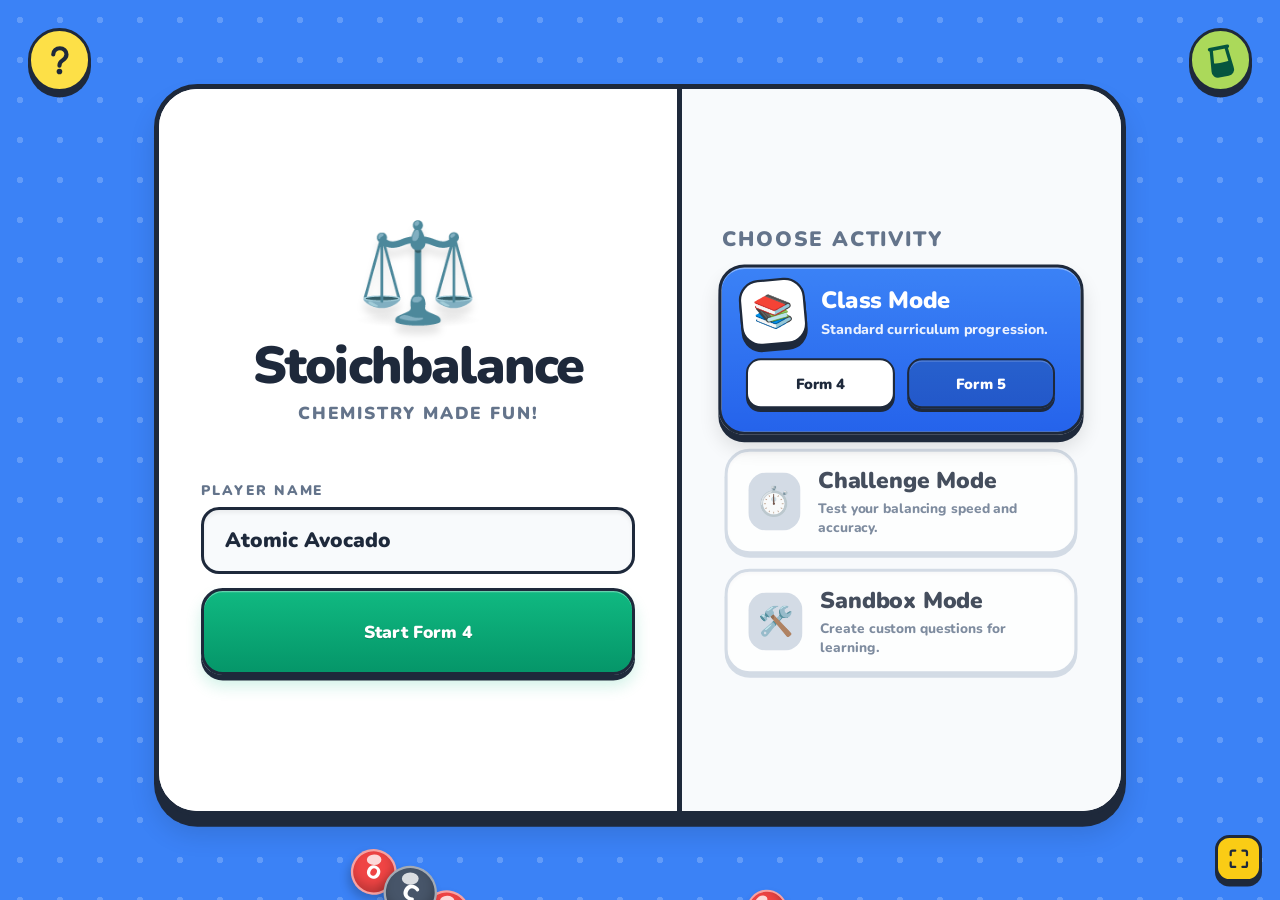
==== commit d2c91020: "Deploy Tutorial Walkthrough TUT0, Interactive Spotlight Tour, and Sandbox Custom Reaction Builder (i" ====
--- a/index.html
+++ b/index.html
@@ -1017,30 +1017,28 @@
 
     <!-- HOME SCREEN INTERACTIVE SPOTLIGHT TOUR ENGINE -->
     <div id="home-spotlight-tour" style="display:none; position:fixed; top:0; left:0; width:100vw; height:100vh; z-index:99990; pointer-events:none; font-family:'Fredoka',system-ui,sans-serif;">
-        <!-- Non-dimming transparent blockers: Home page remains 100% visible and bright -->
-        <div id="home-tour-blocker-top" style="position:fixed; background:transparent; pointer-events:none; transition:all 0.22s ease;"></div>
-        <div id="home-tour-blocker-bottom" style="position:fixed; background:transparent; pointer-events:none; transition:all 0.22s ease;"></div>
-        <div id="home-tour-blocker-left" style="position:fixed; background:transparent; pointer-events:none; transition:all 0.22s ease;"></div>
-        <div id="home-tour-blocker-right" style="position:fixed; background:transparent; pointer-events:none; transition:all 0.22s ease;"></div>
-
-        <!-- Spotlight Pulse Ring: Vibrant blue animated focus ring -->
-        <div id="home-tour-pulse" style="position:fixed; border:4px solid #2563eb; border-radius:18px; box-shadow:0 0 0 5px rgba(37,99,235,0.4), 0 0 30px rgba(37,99,235,0.75); pointer-events:none; transition:all 0.22s ease; z-index:99992;">
-            <div id="home-tour-ring-pill" style="position:absolute; top:-34px; left:50%; transform:translateX(-50%); background:#2563eb; color:#ffffff; font-size:11px; font-weight:900; padding:3px 12px; border-radius:999px; box-shadow:0 4px 12px rgba(0,0,0,0.25); white-space:nowrap; border:2px solid #ffffff; letter-spacing:0.5px;">👇 SPOTLIGHT</div>
-        </div>
-
-        <div id="home-tour-card" style="position:fixed; background:#ffffff; border:4.5px solid #2563eb; border-radius:22px; box-shadow:0 20px 45px rgba(0,0,0,0.35); max-width:440px; width:92vw; padding:22px; box-sizing:border-box; z-index:99995; pointer-events:auto; transition:all 0.22s ease;">
-            <div style="display:flex; justify-content:space-between; align-items:center; margin-bottom:10px;">
-                <span id="ht-badge" style="background:#dbeafe; color:#1e40af; border:1.5px solid #93c5fd; font-size:0.75rem; font-weight:900; padding:3px 10px; border-radius:999px;">STEP 1 OF 7</span>
-                <button onclick="closeHomeTour()" style="background:#f1f5f9; border:1.5px solid #cbd5e1; border-radius:50%; width:28px; height:28px; font-weight:900; color:#475569; cursor:pointer;">✕</button>
-            </div>
-            <h3 id="ht-title" style="margin:0 0 8px 0; font-size:1.25rem; font-weight:900; color:#0f172a; line-height:1.2;">Title</h3>
-            <p id="ht-desc" style="margin:0 0 12px 0; font-size:0.92rem; font-weight:600; line-height:1.45; color:#334155;">Description</p>
-            <div id="ht-tip" style="background:#fefce8; border:1.5px solid #fef08a; border-radius:12px; padding:8px 12px; font-size:0.84rem; font-weight:800; color:#854d0e; margin-bottom:16px;">Tip</div>
-
-            <div id="ht-actions" style="display:flex; justify-content:space-between; align-items:center; border-top:1.5px solid #f1f5f9; padding-top:14px; gap:8px;">
-                <button id="ht-btn-back" onclick="prevHomeTourStep()" style="background:#f1f5f9; border:2px solid #cbd5e1; border-radius:12px; padding:8px 16px; font-weight:800; color:#475569; cursor:pointer;">Back</button>
+        <!-- Dimmed background overlays with physical cutout -->
+        <div id="home-tour-blocker-top" style="position:fixed; background:rgba(15,23,42,0.78); pointer-events:auto; transition:all 0.22s ease;"></div>
+        <div id="home-tour-blocker-bottom" style="position:fixed; background:rgba(15,23,42,0.78); pointer-events:auto; transition:all 0.22s ease;"></div>
+        <div id="home-tour-blocker-left" style="position:fixed; background:rgba(15,23,42,0.78); pointer-events:auto; transition:all 0.22s ease;"></div>
+        <div id="home-tour-blocker-right" style="position:fixed; background:rgba(15,23,42,0.78); pointer-events:auto; transition:all 0.22s ease;"></div>
+
+        <!-- Clean glowing blue focus ring (no pill text) -->
+        <div id="home-tour-pulse" style="position:fixed; border:3.5px solid #38bdf8; border-radius:18px; box-shadow:0 0 0 4px rgba(56,189,248,0.4), 0 0 25px rgba(56,189,248,0.6); pointer-events:none; transition:all 0.22s ease; z-index:99992;"></div>
+
+        <div id="home-tour-card" style="position:fixed; background:#ffffff; border:4px solid #2563eb; border-radius:20px; box-shadow:0 16px 36px rgba(0,0,0,0.35); max-width:400px; width:90vw; padding:18px 20px; box-sizing:border-box; z-index:99995; pointer-events:auto; transition:all 0.22s ease;">
+            <div style="display:flex; justify-content:space-between; align-items:center; margin-bottom:8px;">
+                <span id="ht-badge" style="background:#dbeafe; color:#1e40af; border:1.5px solid #93c5fd; font-size:0.75rem; font-weight:900; padding:2px 8px; border-radius:999px;">1/7 Profile</span>
+                <button onclick="closeHomeTour()" style="background:#f1f5f9; border:1.5px solid #cbd5e1; border-radius:50%; width:28px; height:28px; font-weight:900; color:#475569; cursor:pointer;" title="Close tour">✕</button>
+            </div>
+            <h3 id="ht-title" style="margin:0 0 6px 0; font-size:1.15rem; font-weight:900; color:#0f172a; line-height:1.2;">Title</h3>
+            <p id="ht-desc" style="margin:0 0 10px 0; font-size:0.9rem; font-weight:600; line-height:1.4; color:#334155;">Description</p>
+            <div id="ht-tip" style="background:#fefce8; border:1.5px solid #fef08a; border-radius:10px; padding:6px 10px; font-size:0.82rem; font-weight:800; color:#854d0e; margin-bottom:12px;">Tip</div>
+
+            <div id="ht-actions" style="display:flex; justify-content:space-between; align-items:center; border-top:1.5px solid #f1f5f9; padding-top:12px; gap:8px;">
+                <button id="ht-btn-back" onclick="prevHomeTourStep()" style="background:#f1f5f9; border:2px solid #cbd5e1; border-radius:10px; padding:6px 14px; font-weight:800; color:#475569; cursor:pointer;">Back</button>
                 <div style="display:flex; gap:8px;">
-                    <button id="ht-btn-next" onclick="nextHomeTourStep()" style="background:#2563eb; border:2px solid #1d4ed8; border-radius:12px; padding:8px 18px; font-weight:900; color:#ffffff; cursor:pointer; box-shadow:0 3px 0 #1e40af;">Next →</button>
+                    <button id="ht-btn-next" onclick="nextHomeTourStep()" style="background:#2563eb; border:2px solid #1d4ed8; border-radius:10px; padding:6px 16px; font-weight:900; color:#ffffff; cursor:pointer; box-shadow:0 3px 0 #1e40af;">Next →</button>
                 </div>
             </div>
         </div>
@@ -1052,52 +1050,52 @@
         const HOME_STEPS = [
             {
                 selector: ".player-input-wrapper",
-                badge: "STEP 1 OF 7: PROFILE",
+                badge: "1/7 Profile",
                 title: "Your Player Profile",
-                desc: "Type your name or student ID here. Stoichbalance automatically saves your unlocked levels, stars, and high score achievements locally to your browser.",
-                tip: "💡 Your records and stars stay safely linked to your player name!"
+                desc: "Enter your name here to save your stars, scores, and progress on this device.",
+                tip: "💡 Everything saves automatically."
             },
             {
                 selector: "#challenge-stats-btn",
-                badge: "STEP 2 OF 7: STATS & BADGES",
-                title: "Career Records & Achievements",
-                desc: "Tap this <b>Trophy button</b> anytime to inspect your Career Records! Filter match history by difficulty (Easy, Medium, Hard), review your balancing speed, and check earned achievement badges.",
-                tip: "🏆 Check here to see your personal best times and trophies!"
+                badge: "2/7 Records",
+                title: "Career Records & Medals",
+                desc: "Click the trophy to check your match history, best times, and earned badges.",
+                tip: "🏆 Track your personal records anytime."
             },
             {
                 selector: "button.fun-widget.widget-right",
-                badge: "STEP 3 OF 7: PERIODIC TABLE",
+                badge: "3/7 Elements",
                 title: "Interactive Periodic Table",
-                desc: "Tap this chemical beaker widget to open the full 118-element Interactive Periodic Table. Explore atomic numbers, chemical symbols, group families, and real-time animated electron Bohr orbital models!",
-                tip: "🔬 Hover over any element to explore its atomic structure!"
+                desc: "Click the beaker to explore all 118 elements and their atomic structures.",
+                tip: "🔬 Hover over any element to see its electron shells."
             },
             {
                 selector: "#mode-form4",
-                badge: "STEP 4 OF 7: SYLLABUS",
-                title: "Form 4 & Form 5 Class Modes",
-                desc: "Choose <b>Form 4</b> or <b>Form 5</b> for official Malaysian SPM chemistry syllabus equations! Progress through balanced chapters ranging from simple synthesis to complex combustion and single displacement.",
-                tip: "🎯 Start with Form 4 if you are studying SPM Form 4 chemistry."
+                badge: "4/7 Syllabus",
+                title: "Form 4 & Form 5 Chemistry",
+                desc: "Practice balancing official SPM chemistry textbook reactions chapter by chapter.",
+                tip: "📘 Start with Form 4 if you are a Form 4 student."
             },
             {
                 selector: "#mode-challenge",
-                badge: "STEP 5 OF 7: CHALLENGE & MODIFIERS",
+                badge: "5/7 Challenge",
                 title: "Challenge Mode & Modifiers",
-                desc: "Ready to test your speed against the clock? Choose your difficulty tier and activate 3 special modifiers to boost your score multiplier up to <b>2.5x</b>:<br>• <b>No Scale (+0.5x)</b>: Balance blind without the seesaw beam!<br>• <b>No Hints (+0.5x)</b>: Solve without Professor Beaker hints!<br>• <b>90s Rush (+0.5x)</b>: Race against a 90-second countdown sprint!",
-                tip: "⚡ Stack all 3 modifiers for maximum leaderboard score!"
+                desc: "Race the clock! Turn on No Scale, No Hints, or 90s Rush to boost your score up to 2.5x.",
+                tip: "⚡ Modifiers give you extra points on the leaderboard."
             },
             {
                 selector: "#mode-sandbox",
-                badge: "STEP 6 OF 7: SANDBOX MODE",
-                title: "Sandbox Mode (Reaction Builder)",
-                desc: "Teachers and students can build and test any chemical equation! Use the full 118-element Chemistry Keyboard or type directly on your physical keyboard. The game validates atom conservation and solves the balanced equation instantly!",
-                tip: "🧪 Test custom classroom problems or design your own reaction puzzles!"
+                badge: "6/7 Sandbox",
+                title: "Custom Equation Builder",
+                desc: "Build your own reactions using the full periodic table keyboard or type freely.",
+                tip: "🧪 Great for testing custom exam questions."
             },
             {
                 selector: "#main-play-btn",
-                badge: "STEP 7 OF 7: PLAY TUTORIAL",
-                title: "Hands-On Interactive Tutorial",
-                desc: "Ready to balance? Launch our dedicated <b>Interactive Tutorial Level (TUT0)</b> where a live spotlight guides you step-by-step through solving your first water reaction ($2\\text{H}_2 + \\text{O}_2 \\rightarrow 2\\text{H}_2\\text{O}$)!",
-                tip: "🚀 Recommended: Tap Play Tutorial (TUT0) to start immediately!",
+                badge: "7/7 Tutorial",
+                title: "First Time Playing?",
+                desc: "Play the interactive tutorial to learn how to balance your first equation step by step.",
+                tip: "🚀 Tap Play Tutorial to get started!",
                 isFinal: true
             }
         ];
@@ -1147,17 +1145,17 @@
 
             if (step.isFinal) {
                 actions.innerHTML = `
-                    <button onclick="prevHomeTourStep()" style="background:#f1f5f9; border:2px solid #cbd5e1; border-radius:12px; padding:8px 14px; font-weight:800; color:#475569; cursor:pointer;">Back</button>
+                    <button onclick="prevHomeTourStep()" style="background:#f1f5f9; border:2px solid #cbd5e1; border-radius:10px; padding:6px 12px; font-weight:800; color:#475569; cursor:pointer;">Back</button>
                     <div style="display:flex; gap:8px;">
-                        <button onclick="closeHomeTour(); openHelpGuideModal();" style="background:#3b82f6; border:2px solid #1d4ed8; border-radius:12px; padding:8px 14px; font-weight:900; color:#ffffff; cursor:pointer; box-shadow:0 3px 0 #1e40af;">📖 Notes</button>
-                        <button onclick="closeHomeTour(); if(typeof window.transitionTo==='function') window.transitionTo('game.html?level=TUT0');" style="background:#10b981; border:2px solid #047857; border-radius:12px; padding:8px 16px; font-weight:900; color:#ffffff; cursor:pointer; box-shadow:0 3px 0 #047857;">🎓 Play Tutorial (TUT0)</button>
+                        <button onclick="closeHomeTour(); openHelpGuideModal();" style="background:#3b82f6; border:2px solid #1d4ed8; border-radius:10px; padding:6px 14px; font-weight:900; color:#ffffff; cursor:pointer; box-shadow:0 3px 0 #1e40af;">📖 Notes</button>
+                        <button onclick="closeHomeTour(); if(typeof window.transitionTo==='function') window.transitionTo('game.html?level=TUT0');" style="background:#10b981; border:2px solid #047857; border-radius:10px; padding:6px 14px; font-weight:900; color:#ffffff; cursor:pointer; box-shadow:0 3px 0 #047857;">🎓 Play Tutorial</button>
                     </div>
                 `;
             } else {
                 actions.innerHTML = `
-                    <button id="ht-btn-back" onclick="prevHomeTourStep()" style="background:#f1f5f9; border:2px solid #cbd5e1; border-radius:12px; padding:8px 16px; font-weight:800; color:#475569; cursor:pointer; opacity:${currentHomeStep === 0 ? '0.4' : '1'}; pointer-events:${currentHomeStep === 0 ? 'none' : 'auto'};">Back</button>
+                    <button id="ht-btn-back" onclick="prevHomeTourStep()" style="background:#f1f5f9; border:2px solid #cbd5e1; border-radius:10px; padding:6px 14px; font-weight:800; color:#475569; cursor:pointer; opacity:${currentHomeStep === 0 ? '0.4' : '1'}; pointer-events:${currentHomeStep === 0 ? 'none' : 'auto'};">Back</button>
                     <div style="display:flex; gap:8px;">
-                        <button onclick="nextHomeTourStep()" style="background:#2563eb; border:2px solid #1d4ed8; border-radius:12px; padding:8px 18px; font-weight:900; color:#ffffff; cursor:pointer; box-shadow:0 3px 0 #1e40af;">Next →</button>
+                        <button onclick="nextHomeTourStep()" style="background:#2563eb; border:2px solid #1d4ed8; border-radius:10px; padding:6px 16px; font-weight:900; color:#ffffff; cursor:pointer; box-shadow:0 3px 0 #1e40af;">Next →</button>
                     </div>
                 `;
             }
@@ -1180,38 +1178,52 @@
                 };
             }
 
+            // Update dimming blockers around the cutout
+            const topEl = document.getElementById('home-tour-blocker-top');
+            const bottomEl = document.getElementById('home-tour-blocker-bottom');
+            const leftEl = document.getElementById('home-tour-blocker-left');
+            const rightEl = document.getElementById('home-tour-blocker-right');
             const pulse = document.getElementById('home-tour-pulse');
             const card = document.getElementById('home-tour-card');
+
+            if (topEl && bottomEl && leftEl && rightEl) {
+                topEl.style.top = '0px';
+                topEl.style.left = '0px';
+                topEl.style.width = '100vw';
+                topEl.style.height = `${rect.top}px`;
+
+                bottomEl.style.top = `${rect.top + rect.height}px`;
+                bottomEl.style.left = '0px';
+                bottomEl.style.width = '100vw';
+                bottomEl.style.height = `calc(100vh - ${rect.top + rect.height}px)`;
+
+                leftEl.style.top = `${rect.top}px`;
+                leftEl.style.left = '0px';
+                leftEl.style.width = `${rect.left}px`;
+                leftEl.style.height = `${rect.height}px`;
+
+                rightEl.style.top = `${rect.top}px`;
+                rightEl.style.left = `${rect.left + rect.width}px`;
+                rightEl.style.width = `calc(100vw - ${rect.left + rect.width}px)`;
+                rightEl.style.height = `${rect.height}px`;
+            }
 
             if (pulse) {
                 pulse.style.top = `${rect.top}px`;
                 pulse.style.left = `${rect.left}px`;
                 pulse.style.width = `${rect.width}px`;
                 pulse.style.height = `${rect.height}px`;
-
-                const pill = document.getElementById('home-tour-ring-pill');
-                if (pill) {
-                    if (rect.top < 45) {
-                        pill.style.top = 'auto';
-                        pill.style.bottom = '-32px';
-                        pill.innerText = '👆 SPOTLIGHT';
-                    } else {
-                        pill.style.bottom = 'auto';
-                        pill.style.top = '-34px';
-                        pill.innerText = '👇 SPOTLIGHT';
-                    }
-                }
             }
 
             if (card) {
-                const cardWidth = Math.min(440, window.innerWidth - 32);
-                const cardHeight = card.offsetHeight || 240;
+                const cardWidth = Math.min(400, window.innerWidth - 32);
+                const cardHeight = card.offsetHeight || 220;
                 let cardLeft = rect.left + (rect.width / 2) - (cardWidth / 2);
                 cardLeft = Math.max(16, Math.min(cardLeft, window.innerWidth - cardWidth - 16));
 
-                let cardTop = rect.top + rect.height + 16;
+                let cardTop = rect.top + rect.height + 14;
                 if (cardTop + cardHeight > window.innerHeight - 20) {
-                    cardTop = Math.max(16, rect.top - cardHeight - 16);
+                    cardTop = Math.max(16, rect.top - cardHeight - 14);
                 }
 
                 card.style.top = `${cardTop}px`;
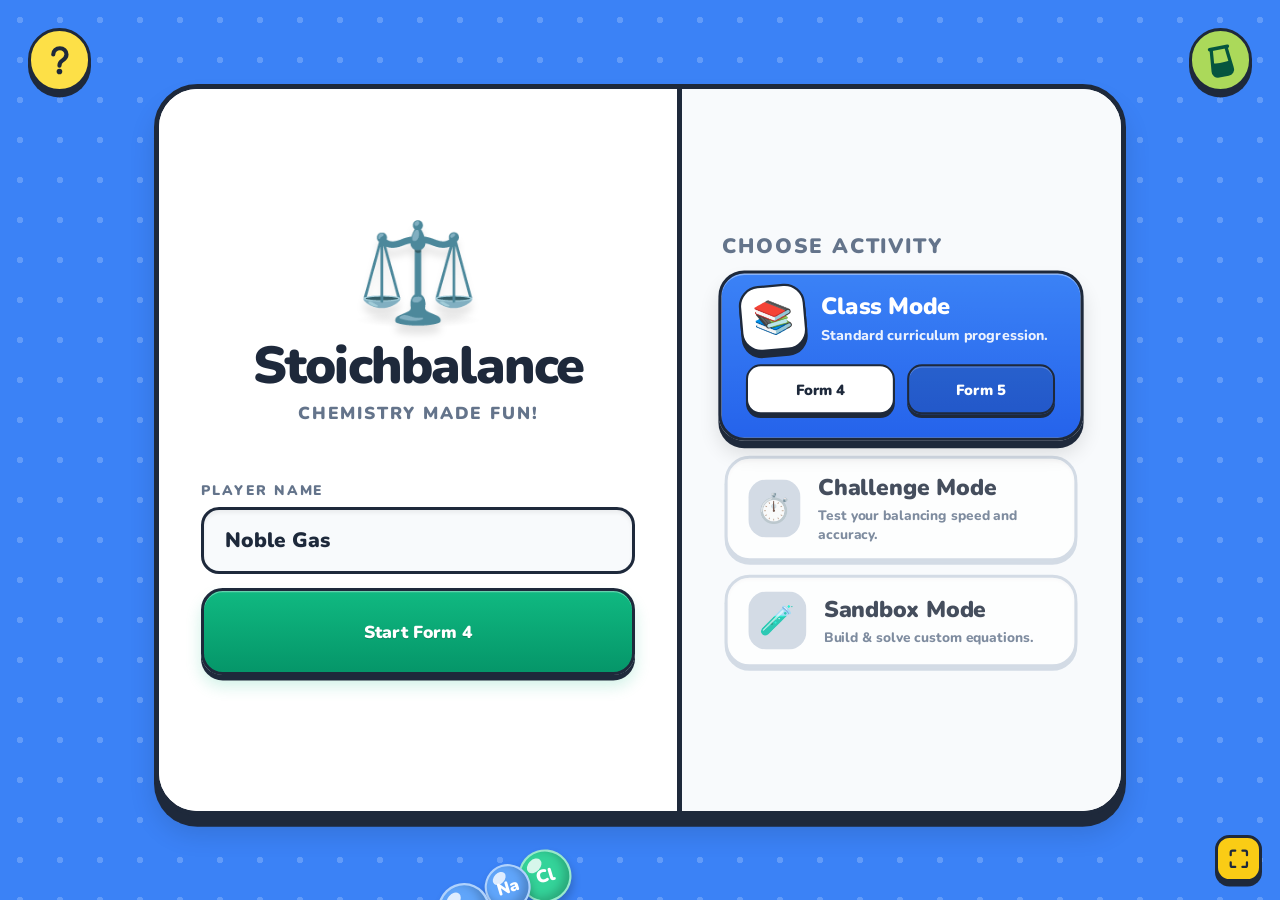
==== commit 9d2ba6ce: "Production release: Single-line equation auto-fit, instant audio engine, Prof. Bunsen UI polish, and" ====
--- a/index.html
+++ b/index.html
@@ -6,35 +6,40 @@
     <title>Stoichbalance - Fun Chemistry UI</title>
     <link href="https://fonts.googleapis.com/css2?family=Nunito:wght@700;800;900&display=swap" rel="stylesheet">
     <link rel="stylesheet" href="css/levels.css?v=1792981377">
-    <link rel="stylesheet" href="css/style.css?v=1793678700">
+    <link rel="stylesheet" href="css/style.css?v=1793787661">
+    <script src="js/audio_assets.js"></script>
     <!-- EXPERIMENTAL DEPTH LAYER (Remove to revert) -->
     <link rel="stylesheet" href="css/experimental_depth.css">
 
 <script>
 // Unified Audio Engine and Page Transitions
 const AudioCtxClass = window.AudioContext || window.webkitAudioContext;
-let audioCtx;
+let audioCtx = null;
 
 window.initAudio = function() {
-    if (!audioCtx) audioCtx = new AudioCtxClass();
+    if (!audioCtx) {
+        audioCtx = new AudioCtxClass();
+        window.audioCtx = audioCtx;
+    }
     if (audioCtx.state === 'suspended') {
         audioCtx.resume();
     }
-}
-
-// Ensure audio context is started on first interaction anywhere
-document.addEventListener('click', () => {
-    if(!audioCtx) window.initAudio();
-    else if(audioCtx.state === 'suspended') audioCtx.resume();
-}, {once: false});
+    return audioCtx;
+};
+
+// Ensure audio context is unlocked on first interaction anywhere
+const audioUnlockEvents = ['click', 'pointerdown', 'touchstart', 'mousedown', 'keydown'];
+audioUnlockEvents.forEach(evt => {
+    document.addEventListener(evt, () => {
+        window.initAudio();
+    }, {passive: true, once: false});
+});
 
 window.playSound = function(type) {
     if (!audioCtx) window.initAudio();
-    if (audioCtx.state === 'suspended') {
+    if (audioCtx && audioCtx.state === 'suspended') {
         audioCtx.resume();
     }
-
-
     
     try {
         const osc = audioCtx.createOscillator();
@@ -42,21 +47,57 @@
         osc.connect(gainNode);
         gainNode.connect(audioCtx.destination);
         
-                if (type === 'start') {
-            // Elegant, warm laboratory chime arpeggio (C5 -> E5 -> G5 -> C6)
-            const chord = [523.25, 659.25, 783.99, 1046.50];
+        if (type === 'start') {
+            if (window.__AUDIO_ASSETS && window.__AUDIO_ASSETS.start) {
+                try {
+                    const audio = new Audio(window.__AUDIO_ASSETS.start);
+                    audio.volume = 0.85;
+                    audio.play().catch(e => console.warn("HTML5 audio playback notice:", e));
+                } catch(e){}
+            }
+            // Rich, resonant laboratory power-on chord (C4, G4, C5, E5)
+            const t0 = audioCtx.currentTime;
+            const chord = [261.63, 392.00, 523.25, 659.25];
             chord.forEach((freq, idx) => {
                 const noteOsc = audioCtx.createOscillator();
                 const noteGain = audioCtx.createGain();
-                noteOsc.type = 'sine';
-                noteOsc.frequency.setValueAtTime(freq, audioCtx.currentTime + idx * 0.06);
-                noteGain.gain.setValueAtTime(0.001, audioCtx.currentTime + idx * 0.06);
-                noteGain.gain.linearRampToValueAtTime(0.12, audioCtx.currentTime + idx * 0.06 + 0.02);
-                noteGain.gain.exponentialRampToValueAtTime(0.001, audioCtx.currentTime + idx * 0.06 + 0.35);
+                noteOsc.type = idx < 2 ? 'triangle' : 'sine';
+                noteOsc.frequency.setValueAtTime(freq, t0 + idx * 0.035);
+                noteGain.gain.setValueAtTime(0.001, t0 + idx * 0.035);
+                noteGain.gain.linearRampToValueAtTime(0.32, t0 + idx * 0.035 + 0.02);
+                noteGain.gain.exponentialRampToValueAtTime(0.001, t0 + idx * 0.035 + 0.38);
                 noteOsc.connect(noteGain);
                 noteGain.connect(audioCtx.destination);
-                noteOsc.start(audioCtx.currentTime + idx * 0.06);
-                noteOsc.stop(audioCtx.currentTime + idx * 0.06 + 0.35);
+                noteOsc.start(t0 + idx * 0.035);
+                noteOsc.stop(t0 + idx * 0.035 + 0.38);
+            });
+            return;
+        } else if (type === 'retro-select' || type === 'level-launch') {
+            if (window.__AUDIO_ASSETS && window.__AUDIO_ASSETS.retroSelect) {
+                try {
+                    const audio = new Audio(window.__AUDIO_ASSETS.retroSelect);
+                    audio.volume = 0.85;
+                    audio.play().catch(e => console.warn("HTML5 audio playback notice:", e));
+                } catch(e){}
+            }
+            // Completely unique arcade level-launch ascending sparkle chime (F5 -> A5 -> C6 -> E6 glide)
+            const t0 = audioCtx.currentTime;
+            const arpeggio = [698.46, 880.00, 1046.50, 1318.51];
+            arpeggio.forEach((freq, idx) => {
+                const o = audioCtx.createOscillator();
+                const g = audioCtx.createGain();
+                o.type = idx === 3 ? 'sine' : 'triangle';
+                o.frequency.setValueAtTime(freq, t0 + idx * 0.045);
+                if (idx === 3) {
+                    o.frequency.exponentialRampToValueAtTime(1760.0, t0 + idx * 0.045 + 0.22);
+                }
+                g.gain.setValueAtTime(0.001, t0 + idx * 0.045);
+                g.gain.linearRampToValueAtTime(0.36, t0 + idx * 0.045 + 0.015);
+                g.gain.exponentialRampToValueAtTime(0.001, t0 + idx * 0.045 + 0.28);
+                o.connect(g);
+                g.connect(audioCtx.destination);
+                o.start(t0 + idx * 0.045);
+                o.stop(t0 + idx * 0.045 + 0.28);
             });
             return;
         } else if (type === 'select') {
@@ -167,10 +208,8 @@
     let overlay = document.getElementById('iris-wipe-overlay');
     if(overlay) {
         overlay.classList.remove('open');
-        setTimeout(() => { window.location.href = url; }, 550);
-    } else {
-        window.location.href = url;
     }
+    setTimeout(() => { window.location.href = url; }, 480);
 };
 
 window.addEventListener('load', () => {
@@ -348,15 +387,18 @@
                 <!-- Sandbox Mode -->
                 <div class="mode-card card-purple interactive" id="mode-sandbox" onclick="selectMode('sandbox')">
                     <div class="mode-header">
-                        <div class="mode-icon">🛠️</div>
+                        <div class="mode-icon">🧪</div>
                         <div class="mode-info">
                             <h3 class="mode-name">Sandbox Mode</h3>
-                            <p class="mode-desc">Create custom questions for learning.</p>
+                            <p class="mode-desc">Build & solve custom equations.</p>
                         </div>
                     </div>
                     <div class="mode-options-wrapper">
                         <div class="mode-options-inner">
-                            <div class="mode-options-content" style="padding-top: 0; gap: 0;"></div>
+                            <div class="mode-options-content">
+                                <button class="sub-btn interactive active-sub" onclick="selectSubOption(event, 'sandbox', 'Create Level')">Create</button>
+                                <button class="sub-btn interactive" onclick="selectSubOption(event, 'sandbox', 'Select Levels')">Levels</button>
+                            </div>
                         </div>
                     </div>
                 </div>
@@ -366,19 +408,47 @@
 
     </div>
 
-<div id="sandbox-choice-modal" style="display:none; position:fixed; top:0; left:0; width:100vw; height:100vh; background:rgba(15, 23, 42, 0.8); z-index:999999; justify-content:center; align-items:center; backdrop-filter:blur(8px);">
-    <div class="card" style="width:100%; max-width:800px; display:flex; flex-direction:column; gap:30px; background:#ffffff; border:4px solid #3b82f6; padding:40px; border-radius:32px; box-shadow: 0 10px 0 rgba(0,0,0,0.1); position:relative; text-align:center;">
-        <button class="interactive" onclick="if(typeof playSound !== 'undefined') playSound('click'); document.getElementById('sandbox-choice-modal').style.display='none';" style="position:absolute; top:25px; right:25px; background:#f1f5f9; border:4px solid #cbd5e1; color:#64748b; font-weight:900; border-radius:16px; cursor:pointer; font-size:24px; width:50px; height:50px; display:flex; justify-content:center; align-items:center;">&times;</button>
-        <h3 style="font-size:42px; font-weight:900; color:#1e3a8a; margin:0; line-height:1.1;">How do you want to build?</h3>
-        <div style="display:flex; gap:20px; margin-top:10px;">
-            <button class="interactive" onclick="if(typeof playSound !== 'undefined') playSound('click'); document.getElementById('sandbox-choice-modal').style.display='none'; document.getElementById('sandbox-input-modal').style.display='flex'; document.getElementById('builder-reactants-container').innerHTML=''; document.getElementById('builder-products-container').innerHTML=''; window.builderHideSave(); window.builderAddBox('reactants'); window.builderAddBox('products');" style="flex:1; display:flex; flex-direction:column; align-items:center; justify-content:center; gap:15px; padding:30px; background:#eff6ff; color:#1e3a8a; border:4px solid #bfdbfe; border-radius:24px; font-size:24px; font-weight:900; cursor:pointer; box-shadow:0 8px 0 #bfdbfe; transition:all 0.1s;" onmousedown="this.style.transform='translateY(8px)'; this.style.boxShadow='0 0 0 transparent';" onmouseup="this.style.transform='translateY(0)'; this.style.boxShadow='0 8px 0 #bfdbfe';">
-                <div style="font-size:64px;">⌨️</div>
-                Text Boxes
+<div id="sandbox-choice-modal" style="display:none !important; position:fixed; top:0; left:0; width:100vw; height:100vh; background:rgba(15, 23, 42, 0.85); z-index:999999; justify-content:center; align-items:center; backdrop-filter:blur(10px); padding:20px; box-sizing:border-box;">
+    <div class="card" style="width:100%; max-width:920px; display:flex; flex-direction:column; gap:24px; background:#ffffff; border:4px solid #1e293b; padding:36px; border-radius:32px; box-shadow: 0 16px 40px rgba(0,0,0,0.3); position:relative; text-align:center;">
+        <button class="interactive" onclick="if(typeof playSound !== 'undefined') playSound('click'); document.getElementById('sandbox-choice-modal').style.display='none';" style="position:absolute; top:22px; right:22px; background:#f1f5f9; border:3px solid #1e293b; color:#475569; font-weight:900; border-radius:14px; cursor:pointer; font-size:22px; width:44px; height:44px; display:flex; justify-content:center; align-items:center;">&times;</button>
+        
+        <div>
+            <h3 style="font-size:36px; font-weight:900; color:#1e1b4b; margin:0; line-height:1.1;">How do you want to build?</h3>
+            <p style="font-size:16px; font-weight:700; color:#64748b; margin:6px 0 0 0;">Create custom chemical reactions using AI, the interactive periodic table, or manual text.</p>
+        </div>
+
+        <div style="display:grid; grid-template-columns: repeat(auto-fit, minmax(240px, 1fr)); gap:18px;">
+            <!-- Choice 1: AI Level Creator -->
+            <button class="interactive" onclick="if(typeof playSound !== 'undefined') playSound('click'); document.getElementById('sandbox-choice-modal').style.display='none'; window.openAiLevelModal();" style="display:flex; flex-direction:column; align-items:center; justify-content:center; gap:12px; padding:24px 20px; background:#faf5ff; color:#5b21b6; border:3.5px solid #1e293b; border-radius:24px; font-size:20px; font-weight:900; cursor:pointer; box-shadow:0 6px 0 #1e293b; transition:all 0.12s;">
+                <div style="font-size:52px; line-height:1;">🤖</div>
+                <div style="font-size:20px; font-weight:900;">AI Reaction Builder</div>
+                <div style="font-size:13px; font-weight:700; color:#7c3aed; line-height:1.3;">Type informal text or messy formulas. AI will structure and balance the level!</div>
             </button>
-            <button class="interactive" onclick="if(typeof playSound !== 'undefined') playSound('click'); document.getElementById('sandbox-choice-modal').style.display='none'; window.openVirtualKeyboard();" style="flex:1; display:flex; flex-direction:column; align-items:center; justify-content:center; gap:15px; padding:30px; background:#faf5ff; color:#4c1d95; border:4px solid #d8b4fe; border-radius:24px; font-size:24px; font-weight:900; cursor:pointer; box-shadow:0 8px 0 #d8b4fe; transition:all 0.1s;" onmousedown="this.style.transform='translateY(8px)'; this.style.boxShadow='0 0 0 transparent';" onmouseup="this.style.transform='translateY(0)'; this.style.boxShadow='0 8px 0 #d8b4fe';">
-                <div style="font-size:64px;">📊</div>
-                Periodic Table Keyboard
+
+            <!-- Choice 2: Periodic Table Keyboard & Tactile Numpad -->
+            <button class="interactive" onclick="if(typeof playSound !== 'undefined') playSound('click'); document.getElementById('sandbox-choice-modal').style.display='none'; window.openVirtualKeyboard();" style="display:flex; flex-direction:column; align-items:center; justify-content:center; gap:12px; padding:24px 20px; background:#eff6ff; color:#1e40af; border:3.5px solid #1e293b; border-radius:24px; font-size:20px; font-weight:900; cursor:pointer; box-shadow:0 6px 0 #1e293b; transition:all 0.12s;">
+                <div style="font-size:52px; line-height:1;">📊</div>
+                <div style="font-size:20px; font-weight:900;">Periodic Table & Numpad</div>
+                <div style="font-size:13px; font-weight:700; color:#2563eb; line-height:1.3;">Full 118-element periodic grid, auto-complete, and tactile laboratory keypad.</div>
             </button>
+
+            <!-- Choice 3: Manual Text Boxes -->
+            <button class="interactive" onclick="if(typeof playSound !== 'undefined') playSound('click'); document.getElementById('sandbox-choice-modal').style.display='none'; document.getElementById('sandbox-input-modal').style.display='flex'; document.getElementById('builder-reactants-container').innerHTML=''; document.getElementById('builder-products-container').innerHTML=''; window.builderHideSave(); window.builderAddBox('reactants'); window.builderAddBox('products');" style="display:flex; flex-direction:column; align-items:center; justify-content:center; gap:12px; padding:24px 20px; background:#f8fafc; color:#334155; border:3.5px solid #1e293b; border-radius:24px; font-size:20px; font-weight:900; cursor:pointer; box-shadow:0 6px 0 #1e293b; transition:all 0.12s;">
+                <div style="font-size:52px; line-height:1;">⌨️</div>
+                <div style="font-size:20px; font-weight:900;">Manual Text Boxes</div>
+                <div style="font-size:13px; font-weight:700; color:#64748b; line-height:1.3;">Classic separate input boxes for reactants and products.</div>
+            </button>
+        </div>
+
+        <!-- Saved Levels Drawer -->
+        <div id="choice-saved-levels-box" style="background:#f8fafc; border:2.5px solid #1e293b; border-radius:20px; padding:16px; text-align:left; display:flex; flex-direction:column; gap:10px;">
+            <div style="display:flex; justify-content:space-between; align-items:center;">
+                <span style="font-size:14px; font-weight:900; color:#1e293b;">📁 Saved Custom Levels (<span id="choice-saved-count">0</span>)</span>
+                <span style="font-size:12px; font-weight:700; color:#64748b;">Click any saved level to play immediately</span>
+            </div>
+            <div id="choice-saved-levels-list" style="display:flex; gap:8px; flex-wrap:wrap; max-height:100px; overflow-y:auto;">
+                <span style="font-size:13px; font-weight:700; color:#94a3b8;">No saved custom levels yet. Use AI or the Periodic Table to build one!</span>
+            </div>
         </div>
     </div>
 </div>
@@ -425,7 +495,7 @@
 <div id="sandbox-virtual-modal" style="display:none; position:fixed; top:0; left:0; width:100vw; height:100vh; background:rgba(15, 23, 42, 0.85); z-index:999999; justify-content:center; align-items:center; backdrop-filter:blur(8px);">
     <div class="card" style="width:96vw; max-width:1600px; height:94vh; max-height:920px; display:flex; flex-direction:column; gap:12px; background:#ffffff; border:4px solid #8b5cf6; padding:20px 24px; border-radius:28px; box-shadow: 0 16px 36px rgba(0,0,0,0.25); position:relative; box-sizing:border-box;">
         
-        <!-- Header & Presets -->
+        <!-- Header (Presets removed as requested) -->
         <div style="display:flex; justify-content:space-between; align-items:center; flex-wrap:wrap; gap:10px; padding-right:50px;">
             <div style="display:flex; align-items:center; gap:10px;">
                 <span style="font-size:28px;">🧪</span>
@@ -434,22 +504,66 @@
                     <p style="margin:2px 0 0 0; font-size:12px; color:#6b21a8; font-weight:700;">Tap elements on the periodic table or type with your physical keyboard.</p>
                 </div>
             </div>
-            
-            <!-- Quick Preset Chips -->
-            <div style="display:flex; align-items:center; gap:6px; flex-wrap:wrap;">
-                <span style="font-size:11px; font-weight:900; color:#64748b; text-transform:uppercase;">Quick Presets:</span>
-                <button type="button" class="vk-preset-chip interactive" onclick="window.vkLoadPreset('H2 + O2 -> H2O')">H₂ + O₂ → H₂O</button>
-                <button type="button" class="vk-preset-chip interactive" onclick="window.vkLoadPreset('CH4 + O2 -> CO2 + H2O')">CH₄ + O₂ → CO₂ + H₂O</button>
-                <button type="button" class="vk-preset-chip interactive" onclick="window.vkLoadPreset('Fe + O2 -> Fe2O3')">Fe + O₂ → Fe₂O₃</button>
-                <button type="button" class="vk-preset-chip interactive" onclick="window.vkLoadPreset('N2 + H2 -> NH3')">N₂ + H₂ → NH₃</button>
-                <button type="button" class="vk-preset-chip interactive" onclick="window.vkLoadPreset('Na + H2O -> NaOH + H2')">Na + H₂O → NaOH + H₂</button>
-            </div>
         </div>
 
         <button class="interactive" onclick="if(typeof playSound !== 'undefined') playSound('click'); document.getElementById('sandbox-virtual-modal').style.display='none';" style="position:absolute; top:18px; right:20px; background:#f1f5f9; border:3px solid #cbd5e1; color:#64748b; font-weight:900; border-radius:14px; cursor:pointer; font-size:24px; width:44px; height:44px; display:flex; justify-content:center; align-items:center;">&times;</button>
         
-        <!-- Interactive Equation Display -->
-        <div id="vk-display" contenteditable="true" spellcheck="false" onkeydown="if(event.key==='Enter'){ event.preventDefault(); window.vkCheck(); }" oninput="document.getElementById('vk-feedback').style.display='none'; let btn=document.getElementById('vk-launch-btn'); if(btn) btn.style.display='none';" style="font-size:30px; font-weight:900; text-align:center; padding:10px 18px; border:3.5px solid #8b5cf6; border-radius:16px; min-height:56px; background:#f8fafc; color:#0f172a; display:flex; align-items:center; justify-content:center; letter-spacing:2px; outline:none; cursor:text; box-shadow:inset 0 2px 6px rgba(0,0,0,0.06);" title="Type directly with physical keyboard or click elements below"></div>
+        <!-- Interactive Equation Display Row with In-Box Red Backspace, Red Clear & AI Generator Buttons -->
+        <div style="display:flex; align-items:center; gap:10px; width:100%; box-sizing:border-box;">
+            <!-- Main Equation Text Field with Integrated Red Backspace Button Inside -->
+            <div style="flex:1; position:relative; display:flex; align-items:center; min-height:56px; border:3.5px solid #8b5cf6; border-radius:18px; background:#f8fafc; box-shadow:inset 0 2px 6px rgba(0,0,0,0.06); padding:4px 8px 4px 18px; box-sizing:border-box;">
+                <div id="vk-display" contenteditable="true" spellcheck="false" 
+                    onkeydown="if(event.key==='Enter'){ event.preventDefault(); window.vkCheck(); }" 
+                    oninput="window.updateVkKeypadState();" 
+                    style="flex:1; border:none; outline:none; background:transparent; color:#0f172a; font-size:28px; font-weight:900; letter-spacing:1.5px; cursor:text; overflow-x:auto; white-space:nowrap; padding-right:8px;" 
+                    title="Type directly with physical keyboard or click elements below"></div>
+                
+                <!-- Red Backspace Button INSIDE the equation text box with SVG & tactile animation -->
+                <button type="button" class="interactive vk-backspace-btn" onclick="window.vkBackspace()" 
+                    style="height:44px; padding:0 14px; background:#ef4444; border:2.5px solid #1e293b; border-radius:12px; color:#ffffff; font-size:13px; font-weight:900; box-shadow:0 3px 0 #991b1b; cursor:pointer; display:flex; align-items:center; gap:6px; flex-shrink:0;" 
+                    title="Backspace: Delete previous character">
+                    <svg viewBox="0 0 24 24" width="18" height="18" fill="none" stroke="currentColor" stroke-width="2.5" stroke-linecap="round" stroke-linejoin="round">
+                        <path d="M21 4H8l-7 8 7 8h13a2 2 0 0 0 2-2V6a2 2 0 0 0-2-2z"/>
+                        <line x1="18" y1="9" x2="12" y2="15"/>
+                        <line x1="12" y1="9" x2="18" y2="15"/>
+                    </svg>
+                    <span>Back</span>
+                </button>
+            </div>
+            
+            <!-- In-Textbox Actions: Prof. Bunsen AI Assistant with Hover Info Card -->
+            <div class="prof-bunsen-wrapper">
+                <button type="button" class="interactive btn-prof-bunsen" onclick="window.openAiLevelModal()" 
+                    style="height:56px; padding:0 20px; background:linear-gradient(135deg, #7c3aed, #6366f1); border:3px solid #1e293b; border-radius:16px; color:#ffffff; font-size:14px; font-weight:900; box-shadow:0 4px 0 #1e293b; cursor:pointer; display:flex; align-items:center; gap:8px;" 
+                    aria-label="Ask Prof. Bunsen">
+                    <svg viewBox="0 0 24 24" width="20" height="20" fill="none" stroke="currentColor" stroke-width="2.3" stroke-linecap="round" stroke-linejoin="round">
+                        <path d="m12 3-1.9 5.8a2 2 0 0 1-1.3 1.3L3 12l5.8 1.9a2 2 0 0 1 1.3 1.3L12 21l1.9-5.8a2 2 0 0 1 1.3-1.3L21 12l-5.8-1.9a2 2 0 0 1-1.3-1.3L12 3z"/>
+                    </svg>
+                    <span>Prof. Bunsen</span>
+                </button>
+
+                <!-- Floating Hover Info Card for Prof. Bunsen -->
+                <div class="prof-bunsen-infocard">
+                    <div style="position:absolute; top:-8px; right:42px; width:12px; height:12px; background:#ffffff; border-top:3.5px solid #1e293b; border-left:3.5px solid #1e293b; transform:rotate(45deg);"></div>
+                    <div style="display:flex; align-items:center; justify-content:space-between; margin-bottom:6px;">
+                        <div style="display:flex; align-items:center; gap:6px;">
+                            <span style="font-size:18px;">🔥</span>
+                            <span style="font-size:14px; font-weight:900; color:#1e1b4b;">Prof. Bunsen</span>
+                        </div>
+                        <span style="background:#ede9fe; color:#6d28d9; border:1.5px solid #c4b5fd; font-size:10px; font-weight:900; padding:2px 7px; border-radius:6px;">AI Chemist</span>
+                    </div>
+                    <p style="margin:0 0 10px 0; font-size:13px; font-weight:700; color:#475569; line-height:1.45;">
+                        Prof. Bunsen is an advanced AI chemist that can help you turn your ideas into an equation.
+                    </p>
+                    <div style="display:flex; align-items:center; justify-content:space-between; border-top:1.5px dashed #e2e8f0; padding-top:8px;">
+                        <span style="font-size:12px; font-weight:900; color:#7c3aed; display:inline-flex; align-items:center; gap:4px;">
+                            <span>Click to talk!</span> <span>💬</span>
+                        </span>
+                        <span style="font-size:11px; font-weight:800; color:#94a3b8; background:#f8fafc; border:1px solid #cbd5e1; border-radius:5px; padding:1px 6px;">Prompt Assistant</span>
+                    </div>
+                </div>
+            </div>
+        </div>
         
         <div id="vk-feedback" style="font-size:15px; font-weight:800; text-align:center; padding:7px 14px; border-radius:12px; display:none;"></div>
         
@@ -460,46 +574,281 @@
                 <div id="vk-pt-grid" style="display:grid; grid-template-columns: repeat(18, minmax(0, 1fr)); grid-template-rows: repeat(9, minmax(0, 1fr)); gap:3px; width:100%; height:100%; align-items:stretch; justify-items:stretch;"></div>
             </div>
             
-            <!-- Right: Proper Customized Equation Numpad -->
-            <div style="flex:1.1; min-width:300px; max-width:360px; display:flex; flex-direction:column; gap:8px; background:#f1f5f9; padding:14px; border-radius:20px; border:3.5px solid #cbd5e1; box-shadow:0 6px 0 #cbd5e1; box-sizing:border-box;">
-                <div style="display:flex; justify-content:space-between; align-items:center; border-bottom:2px solid #e2e8f0; padding-bottom:5px;">
-                    <span style="font-size:12px; font-weight:900; color:#334155; text-transform:uppercase; letter-spacing:0.5px;">🔢 Equation Keypad</span>
-                    <button class="interactive" onclick="window.vkClear()" style="background:#fee2e2; border:1.5px solid #fca5a5; color:#b91c1c; font-size:11px; font-weight:900; border-radius:8px; padding:2px 8px; cursor:pointer;" title="Clear equation">🗑 CLEAR</button>
-                </div>
-
-                <!-- Calculator Numbers Grid -->
-                <div style="display:grid; grid-template-columns: repeat(3, 1fr); gap:6px;">
-                    <button type="button" class="interactive vk-num-btn" onclick="window.vkType('7')">7</button>
-                    <button type="button" class="interactive vk-num-btn" onclick="window.vkType('8')">8</button>
-                    <button type="button" class="interactive vk-num-btn" onclick="window.vkType('9')">9</button>
-                    <button type="button" class="interactive vk-num-btn" onclick="window.vkType('4')">4</button>
-                    <button type="button" class="interactive vk-num-btn" onclick="window.vkType('5')">5</button>
-                    <button type="button" class="interactive vk-num-btn" onclick="window.vkType('6')">6</button>
-                    <button type="button" class="interactive vk-num-btn" onclick="window.vkType('1')">1</button>
-                    <button type="button" class="interactive vk-num-btn" onclick="window.vkType('2')">2</button>
-                    <button type="button" class="interactive vk-num-btn" onclick="window.vkType('3')">3</button>
-                    <button type="button" class="interactive vk-num-btn" onclick="window.vkType('0')">0</button>
-                    <button type="button" class="interactive vk-num-btn" style="background:#ede9fe; color:#5b21b6; border-color:#c4b5fd;" onclick="window.vkType('(')">(</button>
-                    <button type="button" class="interactive vk-num-btn" style="background:#ede9fe; color:#5b21b6; border-color:#c4b5fd;" onclick="window.vkType(')')">)</button>
-                </div>
-
-                <!-- Equation Operators -->
-                <div style="display:grid; grid-template-columns: 1fr 1fr; gap:6px;">
-                    <button type="button" class="interactive vk-action-btn" onclick="window.vkType('+')" style="background:#3b82f6; box-shadow:0 4px 0 #2563eb; font-size:20px; padding:8px;">+ Plus</button>
-                    <button type="button" class="interactive vk-action-btn" id="vk-arrow-btn" onclick="window.vkType('->')" style="background:#10b981; box-shadow:0 4px 0 #059669; font-size:20px; padding:8px;">&rarr; Yields</button>
-                </div>
-
-                <!-- Editing Tool: Backspace -->
-                <button type="button" class="interactive vk-action-btn" onclick="window.vkBackspace()" style="background:#ef4444; box-shadow:0 4px 0 #dc2626; padding:8px; font-size:14px;">⌫ Backspace</button>
-
-                <!-- Validation and Play Buttons -->
-                <button type="button" class="interactive vk-action-btn" onclick="window.vkCheck()" style="background:#f59e0b; box-shadow:0 4px 0 #d97706; padding:12px; font-size:15px; margin-top:2px;">🔍 Check & Solve Reaction</button>
-                <button type="button" id="vk-launch-btn" class="interactive vk-action-btn" onclick="window.vkLaunchGame()" style="display:none; background:#10b981; box-shadow:0 5px 0 #047857; padding:13px; font-size:16px; animation:pulse 1s infinite;">🚀 Launch Sandbox Game</button>
+            <!-- Right: Sleek Neo-Brutalist Laboratory Control Keypad -->
+            <div style="flex:1.15; min-width:320px; max-width:380px; display:flex; flex-direction:column; justify-content:space-between; gap:6px; background:#ffffff; padding:10px 12px; border-radius:22px; border:3.5px solid #1e293b; box-shadow:0 8px 0 #1e293b; box-sizing:border-box;">
+                <!-- Header with Enlarged Quick Tutorial Card Above Keypad -->
+                <div style="display:flex; flex-direction:column; gap:6px;">
+                    <div style="display:flex; justify-content:space-between; align-items:center; border-bottom:2px solid #e2e8f0; padding-bottom:4px;">
+                        <div style="display:flex; align-items:center; gap:7px;">
+                            <span style="font-size:18px;">🧪</span>
+                            <span style="font-size:13.5px; font-weight:900; color:#0f172a; text-transform:uppercase; letter-spacing:0.8px;">Lab Keypad</span>
+                        </div>
+                        <span style="font-size:11px; font-weight:800; color:#64748b; background:#f1f5f9; padding:2px 8px; border-radius:6px; border:1px solid #cbd5e1;">Tools</span>
+                    </div>
+
+                    <!-- Enlarged Quick Tutorial on How to Build an Equation -->
+                    <div style="background:#ffffff; border:3px solid #1e293b; border-radius:16px; padding:9px 12px; box-shadow:0 4px 0 #1e293b;">
+                        <div style="display:flex; align-items:center; gap:7px; font-weight:900; font-size:13px; color:#1e1b4b; text-transform:uppercase; letter-spacing:0.8px; margin-bottom:6px; border-bottom:2px dashed #e2e8f0; padding-bottom:5px;">
+                            <div style="width:22px; height:22px; border-radius:6px; background:#ede9fe; color:#6d28d9; border:2px solid #1e293b; display:flex; align-items:center; justify-content:center; box-shadow:0 2px 0 #1e293b; flex-shrink:0;">
+                                <svg viewBox="0 0 24 24" width="13" height="13" fill="none" stroke="currentColor" stroke-width="2.5" stroke-linecap="round" stroke-linejoin="round">
+                                    <circle cx="12" cy="12" r="10"/>
+                                    <line x1="12" y1="16" x2="12" y2="12"/>
+                                    <line x1="12" y1="8" x2="12.01" y2="8"/>
+                                </svg>
+                            </div>
+                            <span>How to Build an Equation</span>
+                        </div>
+                        <div style="display:flex; flex-direction:column; gap:5px;">
+                            <div style="display:flex; align-items:flex-start; gap:7px; line-height:1.35;">
+                                <span style="background:#ede9fe; color:#6d28d9; border:2px solid #1e293b; font-weight:900; font-size:11px; width:20px; height:20px; border-radius:50%; display:flex; align-items:center; justify-content:center; flex-shrink:0; margin-top:1px;">1</span>
+                                <div style="font-size:12px; font-weight:700; color:#1e293b;">
+                                    <span style="color:#6d28d9; font-weight:900;">Pick Elements:</span> Tap the <b style="color:#4f46e5;">Periodic Table</b> or click <b style="color:#7c3aed;">Prof. Bunsen</b> above.
+                                </div>
+                            </div>
+                            <div style="display:flex; align-items:flex-start; gap:7px; line-height:1.35;">
+                                <span style="background:#dbeafe; color:#1d4ed8; border:2px solid #1e293b; font-weight:900; font-size:11px; width:20px; height:20px; border-radius:50%; display:flex; align-items:center; justify-content:center; flex-shrink:0; margin-top:1px;">2</span>
+                                <div style="font-size:12px; font-weight:700; color:#1e293b;">
+                                    <span style="color:#1d4ed8; font-weight:900;">Add Operators:</span> Use <b style="background:#dbeafe; color:#1d4ed8; padding:1px 5px; border-radius:5px; border:1.5px solid #93c5fd;">+</b> and <b style="background:#d1fae5; color:#047857; padding:1px 5px; border-radius:5px; border:1.5px solid #6ee7b7;">→</b> to split reactants & products.
+                                </div>
+                            </div>
+                            <div style="display:flex; align-items:flex-start; gap:7px; line-height:1.35;">
+                                <span style="background:#fef3c7; color:#b45309; border:2px solid #1e293b; font-weight:900; font-size:11px; width:20px; height:20px; border-radius:50%; display:flex; align-items:center; justify-content:center; flex-shrink:0; margin-top:1px;">3</span>
+                                <div style="font-size:12px; font-weight:700; color:#1e293b;">
+                                    <span style="color:#b45309; font-weight:900;">Check & Solve:</span> Tap <b style="color:#d97706;">Check Equation</b> to balance or auto-complete.
+                                </div>
+                            </div>
+                            <div style="display:flex; align-items:flex-start; gap:7px; line-height:1.35;">
+                                <span style="background:#d1fae5; color:#047857; border:2px solid #1e293b; font-weight:900; font-size:11px; width:20px; height:20px; border-radius:50%; display:flex; align-items:center; justify-content:center; flex-shrink:0; margin-top:1px;">4</span>
+                                <div style="font-size:12px; font-weight:700; color:#1e293b;">
+                                    <span style="color:#047857; font-weight:900;">Save to Play:</span> Tap <b style="color:#059669;">Save This Level</b> to store into your collection!
+                                </div>
+                            </div>
+                        </div>
+                    </div>
+                </div>
+
+                <!-- Unified Keypad Block (Numbers & Operators tightly joined together) -->
+                <div style="display:flex; flex-direction:column; gap:4px; margin: 2px 0;">
+                    <!-- Tactile 3D Numbers Grid -->
+                    <div style="display:grid; grid-template-columns: repeat(3, 1fr); gap:4px;">
+                        <button type="button" class="interactive vk-num-btn" onclick="window.vkType('7')" style="min-height:36px; font-size:19px;">7</button>
+                        <button type="button" class="interactive vk-num-btn" onclick="window.vkType('8')" style="min-height:36px; font-size:19px;">8</button>
+                        <button type="button" class="interactive vk-num-btn" onclick="window.vkType('9')" style="min-height:36px; font-size:19px;">9</button>
+                        <button type="button" class="interactive vk-num-btn" onclick="window.vkType('4')" style="min-height:36px; font-size:19px;">4</button>
+                        <button type="button" class="interactive vk-num-btn" onclick="window.vkType('5')" style="min-height:36px; font-size:19px;">5</button>
+                        <button type="button" class="interactive vk-num-btn" onclick="window.vkType('6')" style="min-height:36px; font-size:19px;">6</button>
+                        <button type="button" class="interactive vk-num-btn" onclick="window.vkType('1')" style="min-height:36px; font-size:19px;">1</button>
+                        <button type="button" class="interactive vk-num-btn" onclick="window.vkType('2')" style="min-height:36px; font-size:19px;">2</button>
+                        <button type="button" class="interactive vk-num-btn" onclick="window.vkType('3')" style="min-height:36px; font-size:19px;">3</button>
+                        <button type="button" class="interactive vk-num-btn vk-paren-btn" onclick="window.vkType('(')" style="min-height:36px; font-size:19px;">(</button>
+                        <button type="button" class="interactive vk-num-btn" onclick="window.vkType('0')" style="min-height:36px; font-size:19px;">0</button>
+                        <button type="button" class="interactive vk-num-btn vk-paren-btn" onclick="window.vkType(')')" style="min-height:36px; font-size:19px;">)</button>
+                    </div>
+
+                    <!-- Operators Row directly below numbers (+ Plus, → Yields, and Red Clear Button matching top style) -->
+                    <div style="display:grid; grid-template-columns: 1fr 1fr 1fr; gap:4px;">
+                        <button type="button" class="interactive vk-op-btn vk-op-plus" onclick="window.vkType('+')" title="Add Plus Operator" style="min-height:40px; border:2.5px solid #1e293b; border-radius:12px; box-shadow:0 3px 0 #1e293b;">
+                            <span style="font-size:16px; line-height:1; font-weight:900;">+</span>
+                            <span style="font-size:12px; font-weight:900;">Plus</span>
+                        </button>
+                        <button type="button" class="interactive vk-op-btn vk-op-arrow" id="vk-arrow-btn" onclick="window.vkType('->')" title="Add Reaction Yields Arrow" style="min-height:40px; border:2.5px solid #1e293b; border-radius:12px; box-shadow:0 3px 0 #1e293b;">
+                            <span style="font-size:18px; line-height:1; font-weight:900;">→</span>
+                            <span style="font-size:12px; font-weight:900;">Yields</span>
+                        </button>
+                        <button type="button" class="interactive vk-op-btn" onclick="window.vkClear()" 
+                            style="min-height:40px; padding:0 6px; background:#fee2e2; border:2.5px solid #1e293b; color:#dc2626; border-radius:12px; box-shadow:0 3px 0 #991b1b; cursor:pointer; display:flex; align-items:center; justify-content:center; gap:6px; font-size:13px; font-weight:900; transition:all 0.1s;" 
+                            title="Clear entire equation">
+                            <svg viewBox="0 0 24 24" width="16" height="16" fill="none" stroke="currentColor" stroke-width="2.5" stroke-linecap="round" stroke-linejoin="round">
+                                <polyline points="3 6 5 6 21 6"/>
+                                <path d="M19 6v14a2 2 0 0 1-2 2H7a2 2 0 0 1-2-2V6m3 0V4a2 2 0 0 1 2-2h4a2 2 0 0 1 2 2v2"/>
+                                <line x1="10" y1="11" x2="10" y2="17"/>
+                                <line x1="14" y1="11" x2="14" y2="17"/>
+                            </svg>
+                            <span>Clear</span>
+                        </button>
+                    </div>
+                </div>
+
+                <!-- Dynamic Morphing Check / Save Action Button -->
+                <div style="display:flex; flex-direction:column; gap:4px; margin-top:2px;">
+                    <button type="button" id="vk-check-btn" class="interactive vk-solve-btn" onclick="window.onVkMainBtnClick()" 
+                        data-mode="check"
+                        style="display:none; background:#f59e0b; color:#1e1b4b; border:3px solid #1e293b; border-radius:14px; font-size:14.5px; font-weight:900; box-shadow:0 4px 0 #1e293b; padding:11px; cursor:pointer; align-items:center; justify-content:center; gap:8px; transition:all 0.12s;" 
+                        title="Check, solve, or let AI auto-complete your reaction">
+                        <svg viewBox="0 0 24 24" width="19" height="19" fill="none" stroke="currentColor" stroke-width="2.5" stroke-linecap="round" stroke-linejoin="round">
+                            <path d="M22 11.08V12a10 10 0 1 1-5.93-9.14"/>
+                            <polyline points="22 4 12 14.01 9 11.01"/>
+                        </svg>
+                        <span id="vk-check-btn-text">Check Equation</span>
+                    </button>
+                </div>
             </div>
         </div>
     </div>
 </div>
 <style>
+/* Tactile Button Animations for Backspace, Prof. Bunsen and AI Modal */
+.vk-backspace-btn {
+    transition: transform 0.12s cubic-bezier(0.34, 1.56, 0.64, 1), box-shadow 0.12s cubic-bezier(0.34, 1.56, 0.64, 1), background 0.12s ease !important;
+}
+.vk-backspace-btn:hover {
+    transform: translateY(-2.5px);
+    box-shadow: 0 5px 0 #991b1b !important;
+    background: #dc2626 !important;
+}
+.vk-backspace-btn:active {
+    transform: translateY(3px);
+    box-shadow: 0 0 0 transparent !important;
+}
+
+.prof-bunsen-wrapper {
+    position: relative;
+    display: inline-flex;
+    align-items: center;
+}
+.btn-prof-bunsen {
+    transition: transform 0.14s cubic-bezier(0.34, 1.56, 0.64, 1), box-shadow 0.14s cubic-bezier(0.34, 1.56, 0.64, 1), filter 0.12s ease !important;
+}
+.btn-prof-bunsen:hover {
+    transform: translateY(-3px) scale(1.02);
+    box-shadow: 0 7px 0 #1e293b !important;
+    filter: brightness(1.08);
+}
+.btn-prof-bunsen:active {
+    transform: translateY(4px) scale(0.98);
+    box-shadow: 0 0 0 transparent !important;
+}
+
+/* Floating Hover Info Card for Prof. Bunsen */
+.prof-bunsen-infocard {
+    position: absolute;
+    top: calc(100% + 12px);
+    right: 0;
+    width: 310px;
+    background: #ffffff;
+    border: 3.5px solid #1e293b;
+    border-radius: 20px;
+    padding: 14px 16px;
+    box-shadow: 0 16px 36px rgba(30, 27, 75, 0.28), 0 5px 0 #1e293b;
+    z-index: 999999;
+    box-sizing: border-box;
+    opacity: 0;
+    visibility: hidden;
+    transform: translateY(-8px) scale(0.95);
+    pointer-events: none;
+    transition: opacity 0.18s ease, transform 0.18s cubic-bezier(0.34, 1.56, 0.64, 1), visibility 0.18s;
+}
+.prof-bunsen-wrapper:hover .prof-bunsen-infocard {
+    opacity: 1;
+    visibility: visible;
+    transform: translateY(0) scale(1);
+    pointer-events: auto;
+}
+
+/* Prof. Bunsen Modal Buttons Animations */
+#sandbox-ai-modal .ai-close-btn {
+    transition: transform 0.14s ease, background 0.12s ease !important;
+}
+#sandbox-ai-modal .ai-close-btn:hover {
+    transform: translateY(-2px) rotate(90deg);
+    background: #e2e8f0 !important;
+    color: #0f172a !important;
+}
+#sandbox-ai-modal .ai-close-btn:active {
+    transform: translateY(2px) rotate(90deg);
+}
+
+#sandbox-ai-modal .ai-idea-chip {
+    transition: transform 0.12s cubic-bezier(0.34, 1.56, 0.64, 1), box-shadow 0.12s cubic-bezier(0.34, 1.56, 0.64, 1), border-color 0.12s ease, background 0.12s ease !important;
+}
+#sandbox-ai-modal .ai-idea-chip:hover {
+    transform: translateY(-2.5px);
+    box-shadow: 0 4px 0 #94a3b8 !important;
+    border-color: #94a3b8 !important;
+    background: #f1f5f9 !important;
+    color: #0f172a !important;
+}
+#sandbox-ai-modal .ai-idea-chip:active {
+    transform: translateY(2px);
+    box-shadow: 0 0 0 transparent !important;
+}
+
+#sandbox-ai-modal .ai-generate-btn {
+    transition: transform 0.14s cubic-bezier(0.34, 1.56, 0.64, 1), box-shadow 0.14s cubic-bezier(0.34, 1.56, 0.64, 1), filter 0.12s ease !important;
+}
+#sandbox-ai-modal .ai-generate-btn:hover {
+    transform: translateY(-3px) scale(1.02);
+    box-shadow: 0 7px 0 #3b0764 !important;
+    filter: brightness(1.1);
+}
+#sandbox-ai-modal .ai-generate-btn:active {
+    transform: translateY(4px) scale(0.98);
+    box-shadow: 0 0 0 transparent !important;
+}
+
+#sandbox-ai-modal .ai-save-btn {
+    transition: transform 0.12s cubic-bezier(0.34, 1.56, 0.64, 1), box-shadow 0.12s cubic-bezier(0.34, 1.56, 0.64, 1), filter 0.12s ease !important;
+}
+#sandbox-ai-modal .ai-save-btn:hover {
+    transform: translateY(-2px);
+    box-shadow: 0 5px 0 #047857 !important;
+    filter: brightness(1.08);
+}
+#sandbox-ai-modal .ai-save-btn:active {
+    transform: translateY(3px);
+    box-shadow: 0 0 0 transparent !important;
+}
+
+#sandbox-ai-modal .ai-play-btn {
+    transition: transform 0.14s cubic-bezier(0.34, 1.56, 0.64, 1), box-shadow 0.14s cubic-bezier(0.34, 1.56, 0.64, 1), filter 0.12s ease !important;
+}
+#sandbox-ai-modal .ai-play-btn:hover {
+    transform: translateY(-2.5px);
+    box-shadow: 0 6px 0 #047857 !important;
+    filter: brightness(1.08);
+}
+#sandbox-ai-modal .ai-play-btn:active {
+    transform: translateY(4px);
+    box-shadow: 0 0 0 transparent !important;
+}
+
+#sandbox-ai-modal .ai-edit-btn {
+    transition: transform 0.12s cubic-bezier(0.34, 1.56, 0.64, 1), box-shadow 0.12s cubic-bezier(0.34, 1.56, 0.64, 1), background 0.12s ease !important;
+}
+#sandbox-ai-modal .ai-edit-btn:hover {
+    transform: translateY(-2px);
+    box-shadow: 0 5px 0 #1e293b !important;
+    background: #ddd6fe !important;
+}
+#sandbox-ai-modal .ai-edit-btn:active {
+    transform: translateY(3px);
+    box-shadow: 0 0 0 transparent !important;
+}
+
+#sandbox-ai-modal .ai-saved-play-btn {
+    transition: transform 0.1s ease, box-shadow 0.1s ease !important;
+}
+#sandbox-ai-modal .ai-saved-play-btn:hover {
+    transform: translateY(-1.5px);
+    box-shadow: 0 3px 0 #047857 !important;
+}
+#sandbox-ai-modal .ai-saved-play-btn:active {
+    transform: translateY(2px);
+    box-shadow: 0 0 0 transparent !important;
+}
+
+#sandbox-ai-modal .ai-saved-del-btn {
+    transition: transform 0.1s ease, box-shadow 0.1s ease, background 0.1s ease !important;
+}
+#sandbox-ai-modal .ai-saved-del-btn:hover {
+    transform: translateY(-1.5px);
+    box-shadow: 0 3px 0 #991b1b !important;
+    background: #fecaca !important;
+}
+#sandbox-ai-modal .ai-saved-del-btn:active {
+    transform: translateY(2px);
+    box-shadow: 0 0 0 transparent !important;
+}
 .vk-preset-chip {
     background: #f1f5f9;
     color: #334155;
@@ -560,8 +909,154 @@
 .vk-action-btn:active {
     transform: translateY(2px);
 }
-</style>
-<style>
+
+.vk-num-btn {
+    background: #f8fafc;
+    color: #0f172a;
+    border: 2.5px solid #1e293b;
+    border-radius: 12px;
+    font-size: 22px;
+    font-weight: 900;
+    cursor: pointer;
+    box-shadow: 0 4px 0 #1e293b;
+    display: flex;
+    align-items: center;
+    justify-content: center;
+    min-height: 44px;
+    transition: all 0.1s ease;
+}
+.vk-num-btn:hover {
+    background: #ffffff;
+    transform: translateY(-2px);
+    box-shadow: 0 6px 0 #1e293b;
+}
+.vk-num-btn:active {
+    transform: translateY(3px);
+    box-shadow: 0 1px 0 #1e293b;
+}
+.vk-paren-btn {
+    background: #ede9fe !important;
+    color: #5b21b6 !important;
+}
+.vk-op-btn {
+    border: 2.5px solid #1e293b;
+    border-radius: 12px;
+    font-size: 16px;
+    font-weight: 900;
+    box-shadow: 0 4px 0 #1e293b;
+    min-height: 42px;
+    cursor: pointer;
+    display: flex;
+    align-items: center;
+    justify-content: center;
+    gap: 5px;
+    transition: all 0.1s ease;
+}
+.vk-op-btn:hover {
+    filter: brightness(1.08);
+    transform: translateY(-2px);
+    box-shadow: 0 6px 0 #1e293b;
+}
+.vk-op-btn:active {
+    transform: translateY(3px);
+    box-shadow: 0 1px 0 #1e293b;
+}
+.vk-op-plus {
+    background: #3b82f6;
+    color: #ffffff;
+}
+.vk-op-arrow {
+    background: #10b981;
+    color: #ffffff;
+    gap: 4px;
+}
+.vk-op-backspace {
+    background: #ffe4e6;
+    color: #9f1239;
+    min-height: 42px;
+    font-size: 14px;
+    gap: 4px;
+}
+.vk-op-backspace:hover {
+    background: #fecdd3;
+}
+.vk-solve-btn {
+    background: #f59e0b;
+    color: #1e1b4b;
+    border: 2.5px solid #1e293b;
+    border-radius: 14px;
+    font-size: 14px;
+    font-weight: 900;
+    box-shadow: 0 4px 0 #1e293b;
+    padding: 11px;
+    cursor: pointer;
+    transition: all 0.1s ease;
+}
+.vk-solve-btn:hover {
+    background: #fbbf24;
+    transform: translateY(-2px);
+    box-shadow: 0 6px 0 #1e293b;
+}
+.vk-solve-btn:active {
+    transform: translateY(3px);
+    box-shadow: 0 1px 0 #1e293b;
+}
+.vk-launch-action-btn {
+    background: #10b981;
+    color: #ffffff;
+    border: 3px solid #1e293b;
+    border-radius: 16px;
+    font-size: 16px;
+    font-weight: 900;
+    box-shadow: 0 5px 0 #1e293b;
+    padding: 13px;
+    cursor: pointer;
+    animation: pulse 1s infinite;
+}
+.vk-save-action-btn {
+    background: #7c3aed;
+    color: #ffffff;
+    border: 3.5px solid #1e293b;
+    border-radius: 16px;
+    font-size: 16px;
+    font-weight: 900;
+    box-shadow: 0 6px 0 #4c1d95;
+    padding: 15px;
+    cursor: pointer;
+    transition: all 0.12s ease;
+}
+.vk-save-action-btn:hover {
+    background: #6d28d9;
+    transform: translateY(-2px);
+    box-shadow: 0 8px 0 #4c1d95;
+}
+.vk-save-action-btn:active {
+    transform: translateY(4px);
+    box-shadow: 0 2px 0 #4c1d95;
+}
+.ai-chip {
+    background: #f1f5f9;
+    color: #334155;
+    border: 2px solid #1e293b;
+    border-radius: 999px;
+    padding: 4px 10px;
+    font-size: 12px;
+    font-weight: 800;
+    cursor: pointer;
+    box-shadow: 0 2px 0 #1e293b;
+    transition: all 0.12s ease;
+}
+.ai-chip:hover {
+    background: #8b5cf6;
+    color: #ffffff;
+    transform: translateY(-2px);
+    box-shadow: 0 4px 0 #1e293b;
+}
+.ai-chip:active {
+    transform: translateY(2px);
+    box-shadow: 0 0 0 transparent;
+}
+
 /* Responsive Periodic Table v2 */
 .pt-modal-wrapper {
     width: 98vw; height: 96vh; max-width: 1920px; max-height: 1100px;
@@ -659,6 +1154,138 @@
     border: 3px solid #ffffff !important;
     filter: brightness(1.2) !important;
 }
+
+.vk-num-btn {
+    background: #f8fafc;
+    color: #0f172a;
+    border: 2.5px solid #1e293b;
+    border-radius: 12px;
+    font-size: 22px;
+    font-weight: 900;
+    cursor: pointer;
+    box-shadow: 0 4px 0 #1e293b;
+    display: flex;
+    align-items: center;
+    justify-content: center;
+    min-height: 44px;
+    transition: all 0.1s ease;
+}
+.vk-num-btn:hover {
+    background: #ffffff;
+    transform: translateY(-2px);
+    box-shadow: 0 6px 0 #1e293b;
+}
+.vk-num-btn:active {
+    transform: translateY(3px);
+    box-shadow: 0 1px 0 #1e293b;
+}
+.vk-paren-btn {
+    background: #ede9fe !important;
+    color: #5b21b6 !important;
+}
+.vk-op-btn {
+    border: 2.5px solid #1e293b;
+    border-radius: 12px;
+    font-size: 16px;
+    font-weight: 900;
+    box-shadow: 0 4px 0 #1e293b;
+    min-height: 42px;
+    cursor: pointer;
+    display: flex;
+    align-items: center;
+    justify-content: center;
+    transition: all 0.1s ease;
+}
+.vk-op-btn:hover {
+    filter: brightness(1.08);
+    transform: translateY(-2px);
+    box-shadow: 0 6px 0 #1e293b;
+}
+.vk-op-btn:active {
+    transform: translateY(3px);
+    box-shadow: 0 1px 0 #1e293b;
+}
+.vk-op-plus {
+    background: #3b82f6;
+    color: #ffffff;
+}
+.vk-op-arrow {
+    background: #10b981;
+    color: #ffffff;
+}
+.vk-op-backspace {
+    background: #fee2e2;
+    color: #991b1b;
+    min-height: 38px;
+    font-size: 14px;
+}
+.vk-solve-btn {
+    background: #f59e0b;
+    color: #1e1b4b;
+    border: 2.5px solid #1e293b;
+    border-radius: 14px;
+    font-size: 14px;
+    font-weight: 900;
+    box-shadow: 0 4px 0 #1e293b;
+    padding: 11px;
+    cursor: pointer;
+    transition: all 0.1s ease;
+}
+.vk-solve-btn:hover {
+    background: #fbbf24;
+    transform: translateY(-2px);
+    box-shadow: 0 6px 0 #1e293b;
+}
+.vk-solve-btn:active {
+    transform: translateY(3px);
+    box-shadow: 0 1px 0 #1e293b;
+}
+.vk-launch-action-btn {
+    background: #10b981;
+    color: #ffffff;
+    border: 2.5px solid #1e293b;
+    border-radius: 14px;
+    font-size: 15px;
+    font-weight: 900;
+    box-shadow: 0 5px 0 #1e293b;
+    padding: 12px;
+    cursor: pointer;
+    animation: pulse 1s infinite;
+}
+.vk-save-action-btn {
+    background: #8b5cf6;
+    color: #ffffff;
+    border: 2.5px solid #1e293b;
+    border-radius: 14px;
+    font-size: 14px;
+    font-weight: 900;
+    box-shadow: 0 4px 0 #1e293b;
+    padding: 10px;
+    cursor: pointer;
+}
+.ai-chip {
+    background: #f1f5f9;
+    color: #334155;
+    border: 2px solid #1e293b;
+    border-radius: 999px;
+    padding: 4px 10px;
+    font-size: 12px;
+    font-weight: 800;
+    cursor: pointer;
+    box-shadow: 0 2px 0 #1e293b;
+    transition: all 0.12s ease;
+}
+.ai-chip:hover {
+    background: #8b5cf6;
+    color: #ffffff;
+    transform: translateY(-2px);
+    box-shadow: 0 4px 0 #1e293b;
+}
+.ai-chip:active {
+    transform: translateY(2px);
+    box-shadow: 0 0 0 transparent;
+}
+
 </style>
 
 <div id="periodic-picker-modal" style="display:none; position:fixed; top:0; left:0; width:100vw; height:100vh; background:rgba(15, 23, 42, 0.85); z-index:9999999; justify-content:center; align-items:center; backdrop-filter:blur(10px); box-sizing:border-box;">
@@ -1070,9 +1697,9 @@
                 tip: "🔬 Hover over any element to see its electron shells."
             },
             {
-                selector: "#mode-form4",
+                selector: "#mode-class",
                 badge: "4/7 Syllabus",
-                title: "Form 4 & Form 5 Chemistry",
+                title: "Class Mode: Form 4 & Form 5",
                 desc: "Practice balancing official SPM chemistry textbook reactions chapter by chapter.",
                 tip: "📘 Start with Form 4 if you are a Form 4 student."
             },
@@ -1164,18 +1791,33 @@
         }
 
         function positionHomeSpotlight(selector) {
-            const targetEl = document.querySelector(selector);
+            let targetEl = null;
+            if (selector) {
+                targetEl = document.querySelector(selector);
+            }
             const padding = 10;
-            let rect = { top: 150, left: 100, width: 350, height: 100 };
-
-            if (targetEl) {
+            let rect = {
+                top: Math.round(window.innerHeight / 2 - 100),
+                left: Math.round(window.innerWidth / 2 - 180),
+                width: 360,
+                height: 180
+            };
+
+            if (targetEl && targetEl.offsetParent !== null) {
+                try {
+                    targetEl.scrollIntoView({ behavior: 'instant', block: 'nearest', inline: 'nearest' });
+                } catch(e) {}
                 const r = targetEl.getBoundingClientRect();
-                rect = {
-                    top: Math.max(0, r.top - padding),
-                    left: Math.max(0, r.left - padding),
-                    width: Math.max(30, r.width + padding * 2),
-                    height: Math.max(30, r.height + padding * 2)
-                };
+                if (r.width > 15 && r.height > 15) {
+                    rect = {
+                        top: Math.max(0, Math.round(r.top - padding)),
+                        left: Math.max(0, Math.round(r.left - padding)),
+                        width: Math.min(window.innerWidth - 10, Math.round(r.width + padding * 2)),
+                        height: Math.min(window.innerHeight - 10, Math.round(r.height + padding * 2))
+                    };
+                }
+            } else {
+                console.warn('[HOME TOUR] Target element not found or hidden for selector:', selector);
             }
 
             // Update dimming blockers around the cutout
@@ -1233,5 +1875,130 @@
     })();
     </script>
 
+
+<!-- AI Reaction Generator Modal (Conversational Prompting & Neatly Grouped Presets) -->
+<div id="sandbox-ai-modal" style="display:none; position:fixed; top:0; left:0; width:100vw; height:100vh; background:rgba(15, 23, 42, 0.85); z-index:999999; justify-content:center; align-items:center; backdrop-filter:blur(10px); padding:20px; box-sizing:border-box;">
+    <div class="card" style="width:100%; max-width:840px; max-height:92vh; overflow-y:auto; display:flex; flex-direction:column; gap:16px; background:#ffffff; border:4px solid #1e293b; padding:28px; border-radius:32px; box-shadow:0 20px 50px rgba(0,0,0,0.3); position:relative; box-sizing:border-box;">
+        <button class="interactive ai-close-btn" onclick="window.closeAiLevelModal()" style="position:absolute; top:20px; right:20px; background:#f1f5f9; border:3px solid #1e293b; color:#475569; font-weight:900; border-radius:14px; cursor:pointer; font-size:22px; width:44px; height:44px; display:flex; justify-content:center; align-items:center;">&times;</button>
+        
+        <!-- Header: Prof. Bunsen AI Lab (Clean & Focused) -->
+        <div style="display:flex; align-items:center; gap:14px;">
+            <div style="width:54px; height:54px; border-radius:18px; background:#ede9fe; color:#6d28d9; border:3.5px solid #1e293b; display:flex; align-items:center; justify-content:center; font-size:28px; box-shadow:0 4px 0 #1e293b; flex-shrink:0;">
+                🔥
+            </div>
+            <div>
+                <h3 style="margin:0; font-size:25px; font-weight:900; color:#1e1b4b; line-height:1.2;">Prof. Bunsen</h3>
+                <div style="font-size:13.5px; font-weight:700; color:#64748b; margin-top:3px;">Tell me any chemical reaction in your own words, and I will formulate and balance it!</div>
+            </div>
+        </div>
+
+        <!-- Conversational Prompting Box (Sleek, Clean & High-Contrast) -->
+        <div style="background:#f8fafc; border:3.5px solid #1e293b; border-radius:24px; padding:20px 24px; box-shadow:0 6px 0 #1e293b; display:flex; flex-direction:column; gap:14px;">
+            <div style="display:flex; align-items:center; justify-content:space-between; flex-wrap:wrap; gap:8px;">
+                <div style="font-size:16px; font-weight:900; color:#1e1b4b;">What reaction should we balance today?</div>
+            </div>
+
+            <!-- Quick Suggestion Chips (Positioned Above Text Box) -->
+            <div style="display:flex; flex-wrap:wrap; align-items:center; gap:8px;">
+                <span style="font-size:12px; font-weight:900; color:#64748b; text-transform:uppercase; letter-spacing:0.5px;">Quick Ideas:</span>
+                <button type="button" class="interactive ai-idea-chip" onclick="window.setAiPrompt('burning methane')" style="background:#ffffff; border:2.5px solid #1e293b; border-radius:12px; padding:6px 12px; font-size:12.5px; font-weight:800; color:#1e1b4b; cursor:pointer; box-shadow:0 3px 0 #cbd5e1;">🔥 Burning Methane</button>
+                <button type="button" class="interactive ai-idea-chip" onclick="window.setAiPrompt('rusting iron')" style="background:#ffffff; border:2.5px solid #1e293b; border-radius:12px; padding:6px 12px; font-size:12.5px; font-weight:800; color:#1e1b4b; cursor:pointer; box-shadow:0 3px 0 #cbd5e1;">🧪 Rusting Iron</button>
+                <button type="button" class="interactive ai-idea-chip" onclick="window.setAiPrompt('Mg + O2')" style="background:#ffffff; border:2.5px solid #1e293b; border-radius:12px; padding:6px 12px; font-size:12.5px; font-weight:800; color:#1e1b4b; cursor:pointer; box-shadow:0 3px 0 #cbd5e1;">✨ Mg + O2</button>
+                <button type="button" class="interactive ai-idea-chip" onclick="window.setAiPrompt('hcl + naoh')" style="background:#ffffff; border:2.5px solid #1e293b; border-radius:12px; padding:6px 12px; font-size:12.5px; font-weight:800; color:#1e1b4b; cursor:pointer; box-shadow:0 3px 0 #cbd5e1;">💧 Acid + Base</button>
+            </div>
+
+            <!-- Double-Height Prompt Text Box & Action Button -->
+            <div style="display:flex; gap:12px; align-items:stretch;">
+                <textarea id="ai-level-input" placeholder="e.g. rusting iron, burning methane, Fe + O2, or acid base..." 
+                    style="flex:1; height:108px; min-height:108px; border-radius:18px; border:3px solid #1e293b; padding:14px 18px; font-size:16px; font-weight:800; color:#0f172a; background:#ffffff; outline:none; box-shadow:inset 0 2px 5px rgba(0,0,0,0.06); box-sizing:border-box; resize:none; line-height:1.45; font-family:inherit;"
+                    onkeydown="if(event.key==='Enter' && !event.shiftKey){ event.preventDefault(); window.generateAiLevel(); }"></textarea>
+                <button type="button" class="interactive ai-generate-btn" onclick="window.generateAiLevel()" 
+                    style="min-width:160px; height:108px; background:linear-gradient(135deg, #7c3aed, #6366f1); border:3.5px solid #1e293b; color:#ffffff; font-size:16px; font-weight:900; border-radius:18px; padding:0 22px; box-shadow:0 5px 0 #3b0764; cursor:pointer; display:flex; flex-direction:column; justify-content:center; align-items:center; gap:8px; white-space:nowrap;">
+                    <svg viewBox="0 0 24 24" width="24" height="24" fill="none" stroke="currentColor" stroke-width="2.5" stroke-linecap="round" stroke-linejoin="round">
+                        <polygon points="13 2 3 14 12 14 11 22 21 10 12 10 13 2"/>
+                    </svg>
+                    <span>Generate Level</span>
+                </button>
+            </div>
+
+            <!-- Sleek Tip Footer -->
+            <div style="display:flex; align-items:center; gap:7px; font-size:12.5px; font-weight:700; color:#64748b; border-top:1.5px dashed #e2e8f0; padding-top:10px; margin-top:2px;">
+                <svg viewBox="0 0 24 24" width="15" height="15" fill="none" stroke="#6366f1" stroke-width="2.5" stroke-linecap="round" stroke-linejoin="round" style="flex-shrink:0;">
+                    <circle cx="12" cy="12" r="10"/>
+                    <line x1="12" y1="16" x2="12" y2="12"/>
+                    <line x1="12" y1="8" x2="12.01" y2="8"/>
+                </svg>
+                <span>Type informal descriptions, everyday processes, or raw chemical formulas.</span>
+            </div>
+        </div>
+
+        <!-- Feedback & Status -->
+        <div id="ai-status-box" style="display:none; font-size:14px; font-weight:800; padding:10px 14px; border-radius:12px;"></div>
+
+        <!-- Generated Level Card Preview -->
+        <div id="ai-level-preview" style="display:none; background:#f8fafc; border:3.5px solid #1e293b; border-radius:22px; padding:18px; box-shadow:0 6px 0 #1e293b; flex-direction:column; gap:12px;">
+            <div style="display:flex; justify-content:space-between; align-items:center; border-bottom:2px dashed #cbd5e1; padding-bottom:8px;">
+                <div>
+                    <span id="ai-preview-badge" style="background:#dbeafe; color:#1e40af; border:1.5px solid #93c5fd; font-size:11px; font-weight:900; padding:2px 8px; border-radius:999px;">Level Created</span>
+                    <h4 id="ai-preview-title" style="margin:4px 0 0 0; font-size:20px; font-weight:900; color:#0f172a;">Combustion of Methane</h4>
+                </div>
+                <div id="ai-preview-difficulty" style="font-size:11.5px; font-weight:900; background:#fef3c7; color:#92400e; border:2px solid #fde68a; padding:3px 10px; border-radius:12px;">Intermediate</div>
+            </div>
+
+            <div style="background:#ffffff; border:2.5px solid #1e293b; border-radius:14px; padding:12px; text-align:center;">
+                <div style="font-size:11.5px; font-weight:800; color:#64748b; text-transform:uppercase; letter-spacing:1px; margin-bottom:4px;">Target Chemical Reaction</div>
+                <div id="ai-preview-equation" style="font-size:24px; font-weight:900; color:#1e3a8a; letter-spacing:1px;">CH₄ + 2O₂ → CO₂ + 2H₂O</div>
+                
+            </div>
+
+            <!-- Save Level Prompt Banner (Green Button with SVG & tactile animation) -->
+            <div style="background:#eff6ff; border:2.5px solid #1e293b; border-radius:14px; padding:10px 14px; display:flex; justify-content:space-between; align-items:center;">
+                <div>
+                    <div style="font-size:13.5px; font-weight:900; color:#1e3a8a;">Save this level to your collection?</div>
+                    <div style="font-size:11.5px; font-weight:700; color:#64748b;">Replay your custom levels from the Sandbox Levels screen.</div>
+                </div>
+                <button type="button" id="ai-save-btn" class="interactive ai-save-btn" onclick="window.saveCurrentAiLevel()" 
+                    style="background:#10b981; border:2.5px solid #1e293b; color:#ffffff; font-weight:900; border-radius:12px; padding:8px 16px; font-size:13px; box-shadow:0 3px 0 #047857; cursor:pointer; display:flex; align-items:center; gap:6px;">
+                    <svg viewBox="0 0 24 24" width="16" height="16" fill="none" stroke="currentColor" stroke-width="2.5" stroke-linecap="round" stroke-linejoin="round">
+                        <path d="M19 21H5a2 2 0 0 1-2-2V5a2 2 0 0 1 2-2h11l5 5v11a2 2 0 0 1-2 2z"/>
+                        <polyline points="17 21 17 13 7 13 7 21"/>
+                        <polyline points="7 3 7 8 15 8"/>
+                    </svg>
+                    <span>Save Level</span>
+                </button>
+            </div>
+
+            <!-- Action Buttons with SVGs & tactile animations -->
+            <div style="display:flex; gap:10px; margin-top:2px;">
+                <button type="button" class="interactive ai-play-btn" onclick="window.playCurrentAiLevel()" 
+                    style="flex:1; background:#10b981; border:3px solid #1e293b; color:#ffffff; font-size:15px; font-weight:900; border-radius:16px; padding:11px; box-shadow:0 4px 0 #047857; cursor:pointer; display:flex; align-items:center; justify-content:center; gap:8px;">
+                    <svg viewBox="0 0 24 24" width="16" height="16" fill="currentColor">
+                        <polygon points="5 3 19 12 5 21 5 3"/>
+                    </svg>
+                    <span>Play Level Now</span>
+                </button>
+                <button type="button" class="interactive ai-edit-btn" onclick="window.editInVirtualKeyboard()" 
+                    style="background:#ede9fe; border:2.5px solid #1e293b; color:#6d28d9; font-size:13.5px; font-weight:900; border-radius:16px; padding:11px 18px; box-shadow:0 3px 0 #1e293b; cursor:pointer; display:flex; align-items:center; gap:6px;">
+                    <svg viewBox="0 0 24 24" width="16" height="16" fill="none" stroke="currentColor" stroke-width="2.3" stroke-linecap="round" stroke-linejoin="round">
+                        <path d="M12 20h9"/>
+                        <path d="M16.5 3.5a2.121 2.121 0 0 1 3 3L7 19l-4 1 1-4L16.5 3.5z"/>
+                    </svg>
+                    <span>Edit in Keypad</span>
+                </button>
+            </div>
+        </div>
+
+        <!-- Saved Levels Drawer / List (Redesigned with clean cards & SVGs) -->
+        <div id="ai-saved-levels-container" style="border-top:2px solid #e2e8f0; padding-top:12px; display:flex; flex-direction:column; gap:8px;">
+            <div style="display:flex; justify-content:space-between; align-items:center;">
+                <span style="font-size:13.5px; font-weight:900; color:#1e293b;">📁 My Saved Custom Levels (<span id="ai-saved-count">0</span>)</span>
+            </div>
+            <div id="ai-saved-list" style="display:flex; flex-direction:column; gap:6px; max-height:160px; overflow-y:auto; padding-right:4px;">
+                <!-- Injected saved levels -->
+            </div>
+        </div>
+    </div>
+</div>
+
 </body>
 </html>
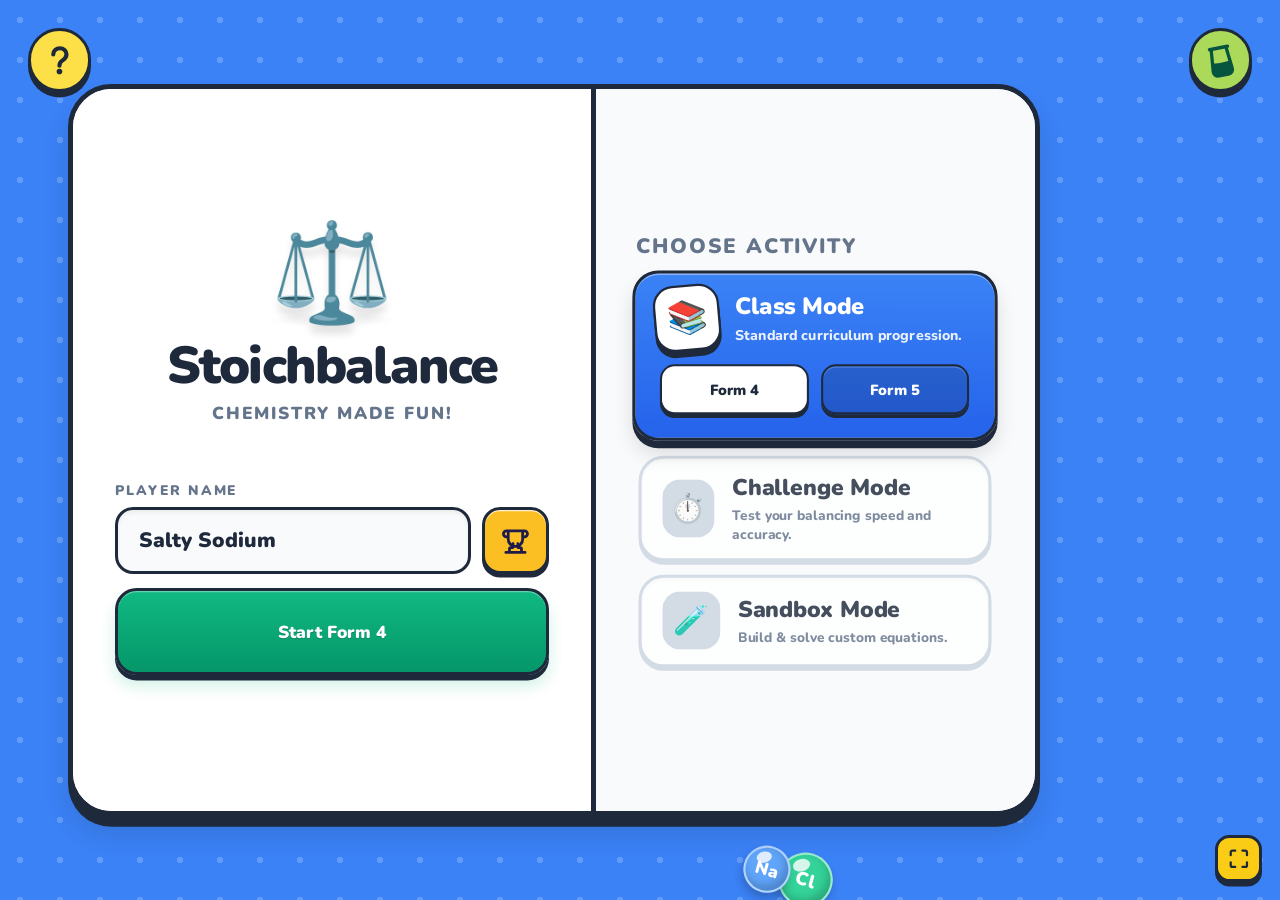
==== commit 3e07e933: "Production release: Level 7 middle-centered yield arrow, compact UI scaling, EN/BM toggle, and neubr" ====
--- a/index.html
+++ b/index.html
@@ -1,6 +1,7 @@
 <!DOCTYPE html>
 <html lang="en">
-<head>
+<head>
+    <link rel="icon" href="data:,">
     <meta charset="UTF-8">
     <meta name="viewport" content="width=device-width, initial-scale=1.0, maximum-scale=1.0, user-scalable=no">
     <title>Stoichbalance - Fun Chemistry UI</title>
@@ -242,7 +243,7 @@
         </svg>
     </button>
 
-    <button class="fun-widget widget-right interactive" onclick="openElements()" title="Interactive Periodic Table" aria-label="Interactive Periodic Table">
+    <button id="btn-periodic-widget" class="fun-widget widget-right interactive" onclick="handlePeriodicWidgetClick()" title="Interactive Periodic Table" aria-label="Interactive Periodic Table">
         <svg viewBox="0 0 48 48" width="46" height="46" fill="none" style="display:block;">
             <g transform="rotate(-11 24 24)">
                 <!-- Lip -->
@@ -746,16 +747,30 @@
 }
 
 /* Prof. Bunsen Modal Buttons Animations */
-#sandbox-ai-modal .ai-close-btn {
-    transition: transform 0.14s ease, background 0.12s ease !important;
-}
-#sandbox-ai-modal .ai-close-btn:hover {
-    transform: translateY(-2px) rotate(90deg);
-    background: #e2e8f0 !important;
-    color: #0f172a !important;
-}
-#sandbox-ai-modal .ai-close-btn:active {
-    transform: translateY(2px) rotate(90deg);
+#sandbox-ai-modal .ai-modal-close-x {
+    transition: transform 0.14s ease, background 0.12s ease !important;
+}
+#sandbox-ai-modal .ai-modal-close-x:hover {
+    transform: translateY(-2px) rotate(90deg) !important;
+    background: #fee2e2 !important;
+    color: #dc2626 !important;
+}
+#sandbox-ai-modal .ai-modal-close-x:active {
+    transform: translateY(2px) rotate(90deg) !important;
+}
+
+#sandbox-ai-modal .bunsen-new-chat-btn {
+    transition: transform 0.12s ease, box-shadow 0.12s ease, background 0.12s ease !important;
+}
+#sandbox-ai-modal .bunsen-new-chat-btn:hover {
+    transform: translateY(-2px) !important;
+    box-shadow: 0 4px 0 #94a3b8 !important;
+    background: #f1f5f9 !important;
+    color: #0f172a !important;
+}
+#sandbox-ai-modal .bunsen-new-chat-btn:active {
+    transform: translateY(2px) !important;
+    box-shadow: 0 0 0 transparent !important;
 }
 
 #sandbox-ai-modal .ai-idea-chip {
@@ -849,6 +864,86 @@
     transform: translateY(2px);
     box-shadow: 0 0 0 transparent !important;
 }
+/* Prof. Bunsen Conversational Chat Styling */
+@keyframes bunsenTypingBounce {
+    0%, 80%, 100% { transform: scale(0.6); opacity: 0.4; }
+    40% { transform: scale(1.1); opacity: 1; }
+}
+.bunsen-dot {
+    width: 8px;
+    height: 8px;
+    background: #7c3aed;
+    border-radius: 50%;
+    display: inline-block;
+    animation: bunsenTypingBounce 1.4s infinite ease-in-out both;
+}
+.bunsen-dot:nth-child(1) { animation-delay: -0.32s; }
+.bunsen-dot:nth-child(2) { animation-delay: -0.16s; }
+
+.bunsen-bubble-assistant,
+.bunsen-bubble-typing {
+    display: flex;
+    gap: 12px;
+    align-items: flex-start;
+    max-width: 90%;
+    align-self: flex-start;
+}
+.bunsen-bubble-assistant .bubble-card {
+    background: #ffffff;
+    border: 3px solid #1e293b;
+    border-radius: 4px 20px 20px 20px;
+    padding: 14px 18px;
+    box-shadow: 0 4px 0 #cbd5e1;
+    color: #1e293b;
+    font-size: 14.5px;
+    line-height: 1.5;
+    font-weight: 700;
+}
+.bunsen-bubble-user {
+    align-self: flex-end;
+    max-width: 82%;
+    background: #3730a3;
+    color: #ffffff;
+    border: 3px solid #1e293b;
+    border-radius: 20px 20px 4px 20px;
+    padding: 12px 18px;
+    font-size: 14.5px;
+    font-weight: 800;
+    line-height: 1.45;
+    box-shadow: 0 4px 0 #1e1b4b;
+    word-break: break-word;
+}
+.bunsen-reaction-card {
+    margin-top: 12px;
+    background: #f8fafc;
+    border: 2.5px solid #1e293b;
+    border-radius: 16px;
+    padding: 14px;
+    box-shadow: 0 3px 0 #cbd5e1;
+}
+.bunsen-btn-primary {
+    transition: transform 0.12s cubic-bezier(0.34, 1.56, 0.64, 1), box-shadow 0.12s ease !important;
+}
+.bunsen-btn-primary:hover {
+    transform: translateY(-2px);
+    box-shadow: 0 5px 0 #047857 !important;
+}
+.bunsen-btn-primary:active {
+    transform: translateY(2px);
+    box-shadow: 0 0 0 transparent !important;
+}
+.bunsen-btn-secondary {
+    transition: transform 0.12s cubic-bezier(0.34, 1.56, 0.64, 1), box-shadow 0.12s ease !important;
+}
+.bunsen-btn-secondary:hover {
+    transform: translateY(-2px);
+    box-shadow: 0 5px 0 #1e293b !important;
+}
+.bunsen-btn-secondary:active {
+    transform: translateY(2px);
+    box-shadow: 0 0 0 transparent !important;
+}
+
 .vk-preset-chip {
     background: #f1f5f9;
     color: #334155;
@@ -1291,7 +1386,7 @@
 <div id="periodic-picker-modal" style="display:none; position:fixed; top:0; left:0; width:100vw; height:100vh; background:rgba(15, 23, 42, 0.85); z-index:9999999; justify-content:center; align-items:center; backdrop-filter:blur(10px); box-sizing:border-box;">
     
     <div class="pt-modal-wrapper">
-        <button class="interactive" onclick="if(typeof window.playSound==='function') window.playSound('click'); document.getElementById('periodic-picker-modal').style.display='none'" style="position:absolute; top:-10px; right:-10px; background:#ef4444; border:4px solid #991b1b; color:#ffffff; font-weight:900; border-radius:50%; cursor:pointer; font-size:32px; width:55px; height:55px; display:flex; justify-content:center; align-items:center; box-shadow: 0 6px 0 #7f1d1d; z-index:100;">&times;</button>
+        <button id="btn-close-periodic" class="interactive" onclick="if(typeof window.playSound==='function') window.playSound('click'); document.getElementById('periodic-picker-modal').style.display='none'; if(typeof window.onPeriodicModalClosed==='function') window.onPeriodicModalClosed();" style="position:absolute; top:-10px; right:-10px; background:#ef4444; border:4px solid #991b1b; color:#ffffff; font-weight:900; border-radius:50%; cursor:pointer; font-size:32px; width:55px; height:55px; display:flex; justify-content:center; align-items:center; box-shadow: 0 6px 0 #7f1d1d; z-index:100;">&times;</button>
         
         <!-- RIGHT PANEL: The Grid -->
         <div class="good-block pt-grid-panel">
@@ -1489,116 +1584,304 @@
     </div>
 
     <!-- Persistent Fullscreen Toggle Button -->
+    <!-- Fullscreen Enticing Info Card -->
+    <div id="fullscreen-nudge-bubble" class="fullscreen-nudge interactive" onclick="window.toggleFullscreen()" title="Click to go Fullscreen!">
+        <div class="fs-nudge-content pop-in">
+            <span id="fs-nudge-text">✨ Hey, click me!</span>
+        </div>
+        <div class="fs-nudge-tail"></div>
+    </div>
+
+    <!-- Persistent Language Toggle (EN / BM) -->
+    <div id="btn-lang-toggle" class="btn-lang-toggle interactive" role="button" tabindex="0" onclick="window.toggleLanguage()" onkeydown="if(event.key==='Enter'||event.key===' '){event.preventDefault();window.toggleLanguage();}" title="Language: English (EN)" aria-label="Toggle language between English and Bahasa Melayu" data-lang="en">
+        <span class="lang-opt lang-opt-en active">EN</span>
+        <span class="lang-opt lang-opt-bm">BM</span>
+    </div>
+
+    <!-- Persistent Fullscreen Toggle Button -->
     <button class="btn-fullscreen-toggle interactive" onclick="window.toggleFullscreen()" title="Toggle Fullscreen" aria-label="Toggle Fullscreen">
         <svg viewBox="0 0 24 24" fill="none" stroke="currentColor" stroke-width="2.5" stroke-linecap="round" stroke-linejoin="round" style="width:26px;height:26px;display:block;"><path d="M8 3H5a2 2 0 0 0-2 2v3m18 0V5a2 2 0 0 0-2-2h-3m0 18h3a2 2 0 0 0 2-2v-3M3 16v3a2 2 0 0 0 2 2h3"/></svg>
     </button>
+    <script>
+    window.toggleLanguage = function(pref) {
+        if (typeof playSound === 'function') playSound('tactile');
+        const toggle = document.getElementById('btn-lang-toggle');
+        if (!toggle) return;
+        const current = toggle.getAttribute('data-lang') || localStorage.getItem('stoich_lang') || 'en';
+        const target = pref ? pref.toLowerCase() : (current === 'en' ? 'bm' : 'en');
+
+        toggle.setAttribute('data-lang', target);
+        try {
+            localStorage.setItem('stoich_lang', target);
+        } catch(e) {}
+
+        const enOpt = toggle.querySelector('.lang-opt-en');
+        const bmOpt = toggle.querySelector('.lang-opt-bm');
+        if (enOpt && bmOpt) {
+            if (target === 'bm') {
+                enOpt.classList.remove('active');
+                bmOpt.classList.add('active');
+                toggle.setAttribute('title', 'Language: Bahasa Melayu (BM)');
+                toggle.setAttribute('aria-label', 'Language: Bahasa Melayu. Click to switch to English.');
+            } else {
+                bmOpt.classList.remove('active');
+                enOpt.classList.add('active');
+                toggle.setAttribute('title', 'Language: English (EN)');
+                toggle.setAttribute('aria-label', 'Language: English. Click to switch to Bahasa Melayu.');
+            }
+        }
+    };
+
+    (function initSavedLanguage() {
+        try {
+            const saved = localStorage.getItem('stoich_lang');
+            if (saved === 'bm') {
+                const toggle = document.getElementById('btn-lang-toggle');
+                if (toggle) {
+                    toggle.setAttribute('data-lang', 'bm');
+                    const enOpt = toggle.querySelector('.lang-opt-en');
+                    const bmOpt = toggle.querySelector('.lang-opt-bm');
+                    if (enOpt && bmOpt) {
+                        enOpt.classList.remove('active');
+                        bmOpt.classList.add('active');
+                        toggle.setAttribute('title', 'Language: Bahasa Melayu (BM)');
+                    }
+                }
+            }
+        } catch(e) {}
+    })();
+    </script>
     <script src="js/fullscreen.js"></script>
     <script src="js/autoscale.js"></script>
 
-    <!-- TEACHER & STUDENT GUIDE MODAL -->
-    <div id="help-guide-modal" style="display:none; position:fixed; top:0; left:0; width:100vw; height:100vh; background:rgba(15,23,42,0.85); z-index:999999; backdrop-filter:blur(8px); justify-content:center; align-items:center; padding:20px; box-sizing:border-box;">
-        <div style="background:#ffffff; border:4px solid #1e293b; border-radius:28px; box-shadow:0 20px 50px rgba(0,0,0,0.35); max-width:820px; width:100%; max-height:90vh; display:flex; flex-direction:column; overflow:hidden; position:relative; font-family:'Nunito',system-ui,sans-serif;">
-            
-            <!-- Modal Header -->
-            <div style="background:#f8fafc; border-bottom:3.5px solid #1e293b; padding:18px 26px; display:flex; justify-content:space-between; align-items:center;">
-                <div style="display:flex; align-items:center; gap:12px;">
-                    <div style="width:44px; height:44px; border-radius:14px; background:#facc15; border:3px solid #1e293b; display:flex; align-items:center; justify-content:center; font-size:1.5rem; box-shadow:0 3px 0 #1e293b;">📖</div>
-                    <div>
-                        <h2 style="margin:0; font-size:1.5rem; font-weight:900; color:#0f172a; line-height:1.2;">Lab Guide & Teaching Notes</h2>
-                        <span style="font-size:0.85rem; font-weight:800; color:#64748b; text-transform:uppercase; letter-spacing:0.8px;">SPM Chemistry • Form 4 & Form 5</span>
-                    </div>
-                </div>
-                <button onclick="closeHelpGuideModal()" style="width:40px; height:40px; border-radius:12px; background:#fee2e2; color:#ef4444; border:3px solid #1e293b; font-weight:900; font-size:1.2rem; cursor:pointer; display:flex; align-items:center; justify-content:center; box-shadow:0 3px 0 #1e293b; transition:transform 0.1s;" onmouseover="this.style.transform='scale(1.05)'" onmouseout="this.style.transform='scale(1)'">✕</button>
-            </div>
-
-            
-            <!-- Interactive Tutorial Callout Banner -->
-            <div style="background:#ecfdf5; border:3px solid #10b981; border-radius:18px; padding:14px 20px; display:flex; justify-content:space-between; align-items:center; gap:14px; margin: 16px 24px 0 24px; box-shadow:0 4px 0 #059669;">
-                <div>
-                    <h4 style="margin:0 0 3px 0; font-size:1.05rem; font-weight:900; color:#065f46;">Prefer learning by doing?</h4>
-                    <p style="margin:0; font-size:0.86rem; color:#047857; font-weight:700;">Play our interactive tutorial level with a live dimmed spotlight guiding you through each tool!</p>
-                </div>
-                <button onclick="closeHelpGuideModal(); if(typeof window.transitionTo===\'function\') window.transitionTo(\'game.html?level=TUT0\');" style="background:#10b981; color:white; border:3px solid #047857; box-shadow:0 4px 0 #047857; border-radius:14px; padding:10px 18px; font-weight:900; font-size:0.92rem; cursor:pointer; white-space:nowrap; display:inline-flex; align-items:center; gap:6px;">
-                    <span>🎓 Play Tutorial (TUT0)</span>
-                </button>
-            </div>
-
-            <!-- Tab Switcher -->
-            <div style="display:flex; background:#e2e8f0; border-bottom:3px solid #1e293b; padding:8px 24px; gap:10px;">
-                <button id="guide-tab-btn-teacher" onclick="switchGuideTab('teacher')" style="flex:1; padding:12px 18px; border-radius:14px; font-weight:900; font-size:1rem; cursor:pointer; border:3px solid #1e293b; background:#3b82f6; color:white; box-shadow:0 4px 0 #1e3a8a; transition:all 0.15s;">
-                    👨‍🏫 Teacher's Classroom Guide
-                </button>
-                <button id="guide-tab-btn-student" onclick="switchGuideTab('student')" style="flex:1; padding:12px 18px; border-radius:14px; font-weight:900; font-size:1rem; cursor:pointer; border:3px solid #1e293b; background:#f1f5f9; color:#475569; box-shadow:0 4px 0 #cbd5e1; transition:all 0.15s;">
-                    🎒 Student's How to Balance
-                </button>
-            </div>
-
-            <!-- Modal Content Area -->
-            <div id="guide-content-teacher" style="padding:24px 28px; overflow-y:auto; flex:1; display:flex; flex-direction:column; gap:16px;">
-                <div style="background:#eff6ff; border:2.5px solid #3b82f6; border-radius:16px; padding:16px 20px;">
-                    <h3 style="margin:0 0 8px 0; font-size:1.15rem; font-weight:900; color:#1d4ed8;">📺 Smartboard & Projector Display</h3>
-                    <p style="margin:0; font-size:0.95rem; line-height:1.5; color:#1e3a8a; font-weight:700;">
-                        Click the purple <b>Fullscreen Toggle</b> at the bottom right before projecting. The 3-column lab automatically centers beakers, seesaws, and large formula tokens so every student in the classroom can clearly read atomic quantities.
-                    </p>
-                </div>
-
-                <div style="display:grid; grid-template-columns:1fr 1fr; gap:14px;">
-                    <div style="background:#f8fafc; border:2px solid #cbd5e1; border-radius:16px; padding:16px;">
-                        <h4 style="margin:0 0 6px 0; font-size:1.05rem; font-weight:900; color:#0f172a;">📘 Curriculum Alignment</h4>
-                        <p style="margin:0; font-size:0.88rem; line-height:1.45; color:#475569; font-weight:700;">
-                            Structured around <b>KSSM Kimia Tingkatan 4 Bab 3</b> (Chemical Formulae & Equations). Covers diatomic synthesis, acid-metal reactions, precipitation, and thermal decomposition.
-                        </p>
-                    </div>
-                    <div style="background:#f8fafc; border:2px solid #cbd5e1; border-radius:16px; padding:16px;">
-                        <h4 style="margin:0 0 6px 0; font-size:1.05rem; font-weight:900; color:#0f172a;">⚖️ Dual Visual Models</h4>
-                        <p style="margin:0; font-size:0.88rem; line-height:1.45; color:#475569; font-weight:700;">
-                            Use the left sidebar tabs to switch between the <b>3D Seesaw</b> (mass-balance intuition) and <b>Bar Graphs</b> (exact discrete stoichiometric counts).
-                        </p>
-                    </div>
-                </div>
-
-                <div style="background:#fefce8; border:2px solid #facc15; border-radius:16px; padding:16px;">
-                    <h4 style="margin:0 0 6px 0; font-size:1.05rem; font-weight:900; color:#854d0e;">💡 Classroom Tip: Starting with 1</h4>
-                    <p style="margin:0; font-size:0.88rem; line-height:1.45; color:#713f12; font-weight:700;">
-                        Equations default to 1 of each molecule. Emphasize to students that coefficients of zero do not exist in real chemical reactions: we adjust counts from 1 until both sides balance.
-                    </p>
-                </div>
-            </div>
-
-            <div id="guide-content-student" style="padding:24px 28px; overflow-y:auto; flex:1; display:none; flex-direction:column; gap:16px;">
-                <div style="background:#f0fdf4; border:2.5px solid #22c55e; border-radius:16px; padding:16px 20px;">
-                    <h3 style="margin:0 0 8px 0; font-size:1.15rem; font-weight:900; color:#15803d;">🌿 The Golden Law of Conservation of Mass</h3>
-                    <p style="margin:0; font-size:0.95rem; line-height:1.5; color:#14532d; font-weight:700;">
-                        Atoms can never disappear, and new atoms cannot appear from nowhere. Whatever atoms enter as reactants must leave as products. When both sides match, the seesaw balances!
-                    </p>
-                </div>
-
-                <div style="display:flex; flex-direction:column; gap:10px;">
-                    <div style="display:flex; align-items:center; gap:14px; background:#f8fafc; border:2px solid #cbd5e1; border-radius:14px; padding:12px 16px;">
-                        <span style="width:32px; height:32px; border-radius:50%; background:#3b82f6; color:white; display:flex; align-items:center; justify-content:center; font-weight:900; flex-shrink:0;">1</span>
-                        <span style="font-size:0.92rem; color:#1e293b; font-weight:800;">Look at the element trays on the left. Imbalanced elements glow red with the missing atom count.</span>
-                    </div>
-                    <div style="display:flex; align-items:center; gap:14px; background:#f8fafc; border:2px solid #cbd5e1; border-radius:14px; padding:12px 16px;">
-                        <span style="width:32px; height:32px; border-radius:50%; background:#f59e0b; color:white; display:flex; align-items:center; justify-content:center; font-weight:900; flex-shrink:0;">2</span>
-                        <span style="font-size:0.92rem; color:#1e293b; font-weight:800;">Tap <b>+</b> on molecules to drop them into the beakers. Never try to break atoms out of a molecule: you can only add whole molecules!</span>
-                    </div>
-                    <div style="display:flex; align-items:center; gap:14px; background:#f8fafc; border:2px solid #cbd5e1; border-radius:14px; padding:12px 16px;">
-                        <span style="width:32px; height:32px; border-radius:50%; background:#10b981; color:white; display:flex; align-items:center; justify-content:center; font-weight:900; flex-shrink:0;">3</span>
-                        <span style="font-size:0.92rem; color:#1e293b; font-weight:800;">When every element tray turns green, the reaction is balanced! If you are stuck, ask Prof. Beaker for a clue.</span>
-                    </div>
-                </div>
-
-                <div style="display:flex; justify-content:center; margin-top:8px;">
-                    <button onclick="closeHelpGuideModal(); if(typeof window.transitionTo==='function') window.transitionTo('game.html?level=F4L1');" style="padding:14px 28px; border-radius:16px; background:#10b981; color:white; font-weight:900; font-size:1.05rem; border:3.5px solid #047857; box-shadow:0 6px 0 #047857; cursor:pointer; display:inline-flex; align-items:center; gap:10px;" onmouseover="this.style.transform='translateY(-2px)'" onmouseout="this.style.transform='translateY(0)'">
-                        <span>Try Level 1 (Haber Process) Now</span>
-                        <span style="font-size:1.3rem; line-height:1;">➔</span>
-                    </button>
-                </div>
-            </div>
-        </div>
-    </div>
-
-    <script>
+    <!-- TEACHER & STUDENT GUIDE MODAL (COMPLETELY REDESIGNED & ANIMATED) -->
+    <style>
+    @keyframes pulseTutorialGlow {
+        0%, 100% {
+            box-shadow: 0 5px 0 #065f46, 0 0 0 rgba(16, 185, 129, 0);
+            transform: translateY(0);
+        }
+        50% {
+            box-shadow: 0 7px 0 #065f46, 0 0 20px rgba(16, 185, 129, 0.45);
+            transform: translateY(-2px);
+        }
+    }
+    @keyframes arrowSlide {
+        0%, 100% { transform: translateX(0); }
+        50% { transform: translateX(5px); }
+    }
+    @keyframes modalPopIn {
+        0% {
+            opacity: 0;
+            transform: scale(0.94) translateY(12px);
+        }
+        100% {
+            opacity: 1;
+            transform: scale(1) translateY(0);
+        }
+    }
+    .lab-guide-modal-box {
+        animation: modalPopIn 0.24s cubic-bezier(0.16, 1, 0.3, 1) forwards;
+    }
+    .btn-play-tutorial {
+        animation: pulseTutorialGlow 2.8s ease-in-out infinite;
+        transition: all 0.18s cubic-bezier(0.34, 1.56, 0.64, 1);
+    }
+    .btn-play-tutorial:hover {
+        animation: none;
+        transform: translateY(-3px) scale(1.02) !important;
+        box-shadow: 0 8px 0 #065f46, 0 8px 24px rgba(16, 185, 129, 0.5) !important;
+        background: #059669 !important;
+    }
+    .btn-play-tutorial:active {
+        transform: translateY(3px) scale(0.98) !important;
+        box-shadow: 0 2px 0 #065f46 !important;
+    }
+    .btn-play-tutorial .btn-arrow-slide {
+        display: inline-block;
+        transition: transform 0.2s ease;
+    }
+    .btn-play-tutorial:hover .btn-arrow-slide {
+        animation: arrowSlide 0.8s ease-in-out infinite;
+    }
+    .guide-tab-btn {
+        transition: all 0.18s cubic-bezier(0.34, 1.56, 0.64, 1);
+    }
+    .guide-tab-btn:hover {
+        transform: translateY(-2px);
+        filter: brightness(1.04);
+    }
+    .guide-tab-btn:active {
+        transform: translateY(3px) !important;
+        box-shadow: 0 1px 0 #1e293b !important;
+    }
+    .btn-close-modal {
+        transition: all 0.18s cubic-bezier(0.34, 1.56, 0.64, 1);
+    }
+    .btn-close-modal:hover {
+        transform: scale(1.1) rotate(90deg);
+        background: #fecaca !important;
+    }
+    .btn-close-modal:active {
+        transform: scale(0.95);
+        box-shadow: 0 1px 0 #1e293b !important;
+    }
+    .btn-try-level1 {
+        transition: all 0.18s cubic-bezier(0.34, 1.56, 0.64, 1);
+    }
+    .btn-try-level1:hover {
+        transform: translateY(-3px) scale(1.02);
+        box-shadow: 0 8px 0 #065f46, 0 8px 25px rgba(16, 185, 129, 0.35);
+        background: #059669 !important;
+    }
+    .btn-try-level1:active {
+        transform: translateY(3px) scale(0.98);
+        box-shadow: 0 2px 0 #065f46;
+    }
+    </style>
+
+    <div id="help-guide-modal" style="display:none; position:fixed; top:0; left:0; width:100vw; height:100vh; background:rgba(15,23,42,0.85); z-index:999999; backdrop-filter:blur(8px); justify-content:center; align-items:center; padding:18px; box-sizing:border-box;">
+        <div class="lab-guide-modal-box" style="background:#ffffff; border:4px solid #1e293b; border-radius:28px; box-shadow:0 25px 60px rgba(15,23,42,0.45), 0 8px 0 #1e293b; max-width:840px; width:100%; max-height:88vh; display:flex; flex-direction:column; overflow:hidden; position:relative; font-family:'Nunito',system-ui,sans-serif;">
+            
+            <!-- Modal Header -->
+            <div style="background:#f8fafc; border-bottom:3.5px solid #1e293b; padding:18px 28px; display:flex; justify-content:space-between; align-items:center; flex-shrink:0;">
+                <div style="display:flex; align-items:center; gap:14px;">
+                    <div style="width:48px; height:48px; border-radius:16px; background:#facc15; border:3px solid #1e293b; display:flex; align-items:center; justify-content:center; font-size:1.6rem; box-shadow:0 3.5px 0 #1e293b;">📖</div>
+                    <div>
+                        <h2 style="margin:0; font-size:1.55rem; font-weight:900; color:#0f172a; line-height:1.2;">Lab Guide & Teaching Notes</h2>
+                        <span style="font-size:0.8rem; font-weight:800; color:#64748b; text-transform:uppercase; letter-spacing:1px;">SPM CHEMISTRY • FORM 4 & FORM 5</span>
+                    </div>
+                </div>
+                <button onclick="closeHelpGuideModal()" class="btn-close-modal" style="width:42px; height:42px; border-radius:14px; background:#fee2e2; color:#ef4444; border:3px solid #1e293b; font-weight:900; font-size:1.25rem; cursor:pointer; display:flex; align-items:center; justify-content:center; box-shadow:0 3px 0 #1e293b;">✕</button>
+            </div>
+
+            <!-- Segmented Tactile Tabs -->
+            <div style="display:flex; background:#f1f5f9; border-bottom:3.5px solid #1e293b; padding:12px 28px; gap:12px; flex-shrink:0;">
+                <button id="guide-tab-btn-teacher" onclick="switchGuideTab('teacher')" class="guide-tab-btn" style="flex:1; padding:12px 20px; border-radius:16px; font-weight:900; font-size:1.02rem; cursor:pointer; border:3px solid #1e293b; background:#3b82f6; color:#ffffff; box-shadow:0 4px 0 #1e3a8a;">
+                    👨‍🏫 Teacher's Classroom Guide
+                </button>
+                <button id="guide-tab-btn-student" onclick="switchGuideTab('student')" class="guide-tab-btn" style="flex:1; padding:12px 20px; border-radius:16px; font-weight:900; font-size:1.02rem; cursor:pointer; border:3px solid #cbd5e1; background:#ffffff; color:#475569; box-shadow:0 4px 0 #cbd5e1;">
+                    🎒 Student's How to Balance
+                </button>
+            </div>
+
+            <!-- Modal Content Area (Smooth Scrollable) -->
+            <div style="flex:1; overflow-y:auto; padding:24px 28px; display:flex; flex-direction:column; gap:18px;">
+                
+                <!-- Interactive Tutorial Hero Banner (Sleek & Animated) -->
+                <div style="background:linear-gradient(135deg, #ecfdf5 0%, #d1fae5 100%); border:3px solid #10b981; border-radius:20px; padding:18px 24px; display:flex; justify-content:space-between; align-items:center; gap:20px; box-shadow:0 6px 0 #059669; flex-shrink:0;">
+                    <div>
+                        <div style="display:flex; align-items:center; gap:8px; margin-bottom:4px;">
+                            <span style="font-size:1.2rem;">✨</span>
+                            <h4 style="margin:0; font-size:1.15rem; font-weight:900; color:#065f46;">Prefer learning by doing?</h4>
+                        </div>
+                        <p style="margin:0; font-size:0.9rem; color:#047857; font-weight:700; line-height:1.45;">
+                            Play our interactive tutorial level with a live dimmed spotlight guiding you through each tool!
+                        </p>
+                    </div>
+                    <button onclick="closeHelpGuideModal(); if(typeof window.transitionTo==='function') window.transitionTo('game.html?level=TUT0');" class="btn-play-tutorial" style="background:#10b981; color:#ffffff; border:3.5px solid #1e293b; box-shadow:0 5px 0 #065f46; border-radius:16px; padding:13px 22px; font-weight:900; font-size:0.96rem; cursor:pointer; white-space:nowrap; display:inline-flex; align-items:center; gap:8px;">
+                        <span style="font-size:1.2rem;">🎓</span>
+                        <span>Play Tutorial (TUT0)</span>
+                        <span class="btn-arrow-slide" style="font-size:1.1rem; line-height:1;">➔</span>
+                    </button>
+                </div>
+
+                <!-- Tab Panel 1: Teacher's Classroom Guide -->
+                <div id="guide-content-teacher" style="display:flex; flex-direction:column; gap:16px;">
+                    <div style="background:#eff6ff; border:2.5px solid #3b82f6; border-radius:18px; padding:18px 22px; box-shadow:0 3px 0 #bfdbfe;">
+                        <h3 style="margin:0 0 8px 0; font-size:1.15rem; font-weight:900; color:#1d4ed8; display:flex; align-items:center; gap:8px;">
+                            <span>📺</span> Smartboard & Projector Display
+                        </h3>
+                        <p style="margin:0; font-size:0.92rem; line-height:1.55; color:#1e3a8a; font-weight:700;">
+                            Project the live simulation directly in the classroom. The centered 3-column layout scales element tokens, seesaws, and discrete bar counts so every student in the lecture hall can easily follow along.
+                        </p>
+                    </div>
+
+                    <div style="display:grid; grid-template-columns:1fr 1fr; gap:16px;">
+                        <div style="background:#f8fafc; border:2.5px solid #cbd5e1; border-radius:18px; padding:18px; box-shadow:0 3px 0 #e2e8f0;">
+                            <h4 style="margin:0 0 8px 0; font-size:1.05rem; font-weight:900; color:#0f172a; display:flex; align-items:center; gap:8px;">
+                                <span>📘</span> Curriculum Alignment
+                            </h4>
+                            <p style="margin:0; font-size:0.88rem; line-height:1.5; color:#475569; font-weight:700;">
+                                Structured around <b>KSSM Kimia Tingkatan 4 Bab 3</b> (Chemical Formulae & Equations). Covers diatomic synthesis, acid-metal reactions, precipitation, and thermal decomposition.
+                            </p>
+                        </div>
+                        <div style="background:#f8fafc; border:2.5px solid #cbd5e1; border-radius:18px; padding:18px; box-shadow:0 3px 0 #e2e8f0;">
+                            <h4 style="margin:0 0 8px 0; font-size:1.05rem; font-weight:900; color:#0f172a; display:flex; align-items:center; gap:8px;">
+                                <span>⚖️</span> Dual Visual Models
+                            </h4>
+                            <p style="margin:0; font-size:0.88rem; line-height:1.5; color:#475569; font-weight:700;">
+                                Use the left sidebar to toggle between the <b>3D Seesaw</b> (mass-balance intuition) and <b>Bar Graphs</b> (discrete stoichiometric atomic counts).
+                            </p>
+                        </div>
+                    </div>
+
+                    <div style="background:#fefce8; border:2.5px solid #facc15; border-radius:18px; padding:18px; box-shadow:0 3px 0 #fde68a;">
+                        <h4 style="margin:0 0 6px 0; font-size:1.05rem; font-weight:900; color:#854d0e; display:flex; align-items:center; gap:8px;">
+                            <span>💡</span> Classroom Pedagogical Tip: Starting with 1
+                        </h4>
+                        <p style="margin:0; font-size:0.88rem; line-height:1.5; color:#713f12; font-weight:700;">
+                            Equations always default to 1 of each molecule. Emphasize to students that coefficients of zero do not exist in real chemical reactions: we adjust counts from 1 until both sides reach equilibrium.
+                        </p>
+                    </div>
+                </div>
+
+                <!-- Tab Panel 2: Student's How to Balance -->
+                <div id="guide-content-student" style="display:none; flex-direction:column; gap:16px;">
+                    <div style="background:#f0fdf4; border:2.5px solid #22c55e; border-radius:18px; padding:18px 22px; box-shadow:0 3px 0 #bbf7d0;">
+                        <h3 style="margin:0 0 8px 0; font-size:1.15rem; font-weight:900; color:#15803d; display:flex; align-items:center; gap:8px;">
+                            <span>🌿</span> The Golden Law of Conservation of Mass
+                        </h3>
+                        <p style="margin:0; font-size:0.92rem; line-height:1.55; color:#14532d; font-weight:700;">
+                            Atoms can never disappear, and new atoms cannot appear from nowhere. Whatever atoms enter as reactants must leave as products. When both sides match, the seesaw balances!
+                        </p>
+                    </div>
+
+                    <!-- MINOH Framework Cards -->
+                    <div style="background:#f8fafc; border:2.5px solid #cbd5e1; border-radius:18px; padding:18px; box-shadow:0 3px 0 #e2e8f0;">
+                        <h4 style="margin:0 0 12px 0; font-size:1.05rem; font-weight:900; color:#0f172a; display:flex; align-items:center; gap:8px;">
+                            <span>🧭</span> The 3-Step MINOH Strategy
+                        </h4>
+                        <div style="display:flex; flex-direction:column; gap:10px;">
+                            <div style="display:flex; align-items:center; gap:14px; background:#ffffff; border:2px solid #93c5fd; border-radius:14px; padding:10px 14px;">
+                                <span style="width:30px; height:30px; border-radius:50%; background:#3b82f6; color:white; display:flex; align-items:center; justify-content:center; font-weight:900; font-size:0.95rem; flex-shrink:0;">1</span>
+                                <span style="font-size:0.88rem; color:#1e293b; font-weight:800;"><b>M & I:</b> Balance Metals (Na, Mg, Fe) and Polyatomic Ions (NO₃, SO₄, CO₃ as intact groups) first.</span>
+                            </div>
+                            <div style="display:flex; align-items:center; gap:14px; background:#ffffff; border:2px solid #fde047; border-radius:14px; padding:10px 14px;">
+                                <span style="width:30px; height:30px; border-radius:50%; background:#eab308; color:white; display:flex; align-items:center; justify-content:center; font-weight:900; font-size:0.95rem; flex-shrink:0;">2</span>
+                                <span style="font-size:0.88rem; color:#1e293b; font-weight:800;"><b>N:</b> Balance Non-metals (Cl, C, S) next.</span>
+                            </div>
+                            <div style="display:flex; align-items:center; gap:14px; background:#ffffff; border:2px solid #86efac; border-radius:14px; padding:10px 14px;">
+                                <span style="width:30px; height:30px; border-radius:50%; background:#22c55e; color:white; display:flex; align-items:center; justify-content:center; font-weight:900; font-size:0.95rem; flex-shrink:0;">3</span>
+                                <span style="font-size:0.88rem; color:#1e293b; font-weight:800;"><b>O & H:</b> Balance Oxygen and Hydrogen last—they usually fall into place naturally!</span>
+                            </div>
+                        </div>
+                    </div>
+
+                    <div style="display:flex; flex-direction:column; gap:10px;">
+                        <div style="display:flex; align-items:center; gap:14px; background:#f8fafc; border:2.5px solid #cbd5e1; border-radius:16px; padding:12px 18px; box-shadow:0 3px 0 #e2e8f0;">
+                            <span style="font-size:1.3rem;">🎮</span>
+                            <span style="font-size:0.9rem; color:#1e293b; font-weight:800; line-height:1.45;">Tap <b>+</b> on molecule badges to drop compounds into beakers. You can only add complete molecules, never split atoms apart!</span>
+                        </div>
+                        <div style="display:flex; align-items:center; gap:14px; background:#f8fafc; border:2.5px solid #cbd5e1; border-radius:16px; padding:12px 18px; box-shadow:0 3px 0 #e2e8f0;">
+                            <span style="font-size:1.3rem;">🏆</span>
+                            <span style="font-size:0.9rem; color:#1e293b; font-weight:800; line-height:1.45;">When every element indicator turns green and equilibrium is reached, the reaction is balanced!</span>
+                        </div>
+                    </div>
+
+                    <div style="display:flex; justify-content:center; margin-top:8px;">
+                        <button onclick="closeHelpGuideModal(); if(typeof window.transitionTo==='function') window.transitionTo('game.html?level=F4L1');" class="btn-try-level1" style="padding:14px 30px; border-radius:18px; background:#10b981; color:white; font-weight:900; font-size:1.02rem; border:3.5px solid #1e293b; box-shadow:0 6px 0 #065f46; cursor:pointer; display:inline-flex; align-items:center; gap:10px;">
+                            <span>Try Level 1 (Haber Process) Now</span>
+                            <span style="font-size:1.25rem; line-height:1;">➔</span>
+                        </button>
+                    </div>
+                </div>
+
+            </div>
+        </div>
+    </div>
+
+    <script>
     function openHelpGuideModal() {
         let m = document.getElementById('help-guide-modal');
         if (m) {
@@ -1613,37 +1896,41 @@
             if (typeof playSound === 'function') playSound('click');
         }
     }
-    function switchGuideTab(tab) {
-        let btnTeacher = document.getElementById('guide-tab-btn-teacher');
-        let btnStudent = document.getElementById('guide-tab-btn-student');
-        let cTeacher = document.getElementById('guide-content-teacher');
-        let cStudent = document.getElementById('guide-content-student');
-        if (tab === 'teacher') {
-            btnTeacher.style.background = '#3b82f6';
-            btnTeacher.style.color = '#ffffff';
-            btnTeacher.style.boxShadow = '0 4px 0 #1e3a8a';
-            btnStudent.style.background = '#f1f5f9';
-            btnStudent.style.color = '#475569';
-            btnStudent.style.boxShadow = '0 4px 0 #cbd5e1';
-            cTeacher.style.display = 'flex';
-            cStudent.style.display = 'none';
-        } else {
-            btnStudent.style.background = '#10b981';
-            btnStudent.style.color = '#ffffff';
-            btnStudent.style.boxShadow = '0 4px 0 #047857';
-            btnTeacher.style.background = '#f1f5f9';
-            btnTeacher.style.color = '#475569';
-            btnTeacher.style.boxShadow = '0 4px 0 #cbd5e1';
-            cTeacher.style.display = 'none';
-            cStudent.style.display = 'flex';
-        }
-        if (typeof playSound === 'function') playSound('pop');
+    function switchGuideTab(tab) {
+        let btnTeacher = document.getElementById('guide-tab-btn-teacher');
+        let btnStudent = document.getElementById('guide-tab-btn-student');
+        let cTeacher = document.getElementById('guide-content-teacher');
+        let cStudent = document.getElementById('guide-content-student');
+        if (tab === 'teacher') {
+            btnTeacher.style.background = '#3b82f6';
+            btnTeacher.style.color = '#ffffff';
+            btnTeacher.style.borderColor = '#1e293b';
+            btnTeacher.style.boxShadow = '0 4px 0 #1e3a8a';
+            btnStudent.style.background = '#ffffff';
+            btnStudent.style.color = '#475569';
+            btnStudent.style.borderColor = '#cbd5e1';
+            btnStudent.style.boxShadow = '0 4px 0 #cbd5e1';
+            cTeacher.style.display = 'flex';
+            cStudent.style.display = 'none';
+        } else {
+            btnStudent.style.background = '#10b981';
+            btnStudent.style.color = '#ffffff';
+            btnStudent.style.borderColor = '#1e293b';
+            btnStudent.style.boxShadow = '0 4px 0 #047857';
+            btnTeacher.style.background = '#ffffff';
+            btnTeacher.style.color = '#475569';
+            btnTeacher.style.borderColor = '#cbd5e1';
+            btnTeacher.style.boxShadow = '0 4px 0 #cbd5e1';
+            cTeacher.style.display = 'none';
+            cStudent.style.display = 'flex';
+        }
+        if (typeof playSound === 'function') playSound('pop');
     }
     </script>
 
 
     <!-- HOME SCREEN INTERACTIVE SPOTLIGHT TOUR ENGINE -->
-    <div id="home-spotlight-tour" style="display:none; position:fixed; top:0; left:0; width:100vw; height:100vh; z-index:99990; pointer-events:none; font-family:'Fredoka',system-ui,sans-serif;">
+    <div id="home-spotlight-tour" style="display:none; position:fixed; top:0; left:0; width:100vw; height:100vh; z-index:10000000; pointer-events:none; font-family:'Fredoka',system-ui,sans-serif;">
         <!-- Dimmed background overlays with physical cutout -->
         <div id="home-tour-blocker-top" style="position:fixed; background:rgba(15,23,42,0.78); pointer-events:auto; transition:all 0.22s ease;"></div>
         <div id="home-tour-blocker-bottom" style="position:fixed; background:rgba(15,23,42,0.78); pointer-events:auto; transition:all 0.22s ease;"></div>
@@ -1656,7 +1943,7 @@
         <div id="home-tour-card" style="position:fixed; background:#ffffff; border:4px solid #2563eb; border-radius:20px; box-shadow:0 16px 36px rgba(0,0,0,0.35); max-width:400px; width:90vw; padding:18px 20px; box-sizing:border-box; z-index:99995; pointer-events:auto; transition:all 0.22s ease;">
             <div style="display:flex; justify-content:space-between; align-items:center; margin-bottom:8px;">
                 <span id="ht-badge" style="background:#dbeafe; color:#1e40af; border:1.5px solid #93c5fd; font-size:0.75rem; font-weight:900; padding:2px 8px; border-radius:999px;">1/7 Profile</span>
-                <button onclick="closeHomeTour()" style="background:#f1f5f9; border:1.5px solid #cbd5e1; border-radius:50%; width:28px; height:28px; font-weight:900; color:#475569; cursor:pointer;" title="Close tour">✕</button>
+                <div style="display:flex; align-items:center; gap:6px;"><button onclick="closeHomeTour(); openHelpGuideModal();" style="background:#eff6ff; border:1.5px solid #93c5fd; border-radius:8px; padding:3px 9px; font-size:0.75rem; font-weight:900; color:#1d4ed8; cursor:pointer; box-shadow:0 2px 0 #93c5fd;" title="Open Teaching Notes & Guide">📖 Notes</button><button onclick="closeHomeTour()" style="background:#f1f5f9; border:1.5px solid #cbd5e1; border-radius:50%; width:28px; height:28px; font-weight:900; color:#475569; cursor:pointer; display:flex; align-items:center; justify-content:center;" title="Close tour">✕</button></div>
             </div>
             <h3 id="ht-title" style="margin:0 0 6px 0; font-size:1.15rem; font-weight:900; color:#0f172a; line-height:1.2;">Title</h3>
             <p id="ht-desc" style="margin:0 0 10px 0; font-size:0.9rem; font-weight:600; line-height:1.4; color:#334155;">Description</p>
@@ -1671,334 +1958,464 @@
         </div>
     </div>
 
-    <script>
-    (function() {
-        let currentHomeStep = 0;
-        const HOME_STEPS = [
-            {
-                selector: ".player-input-wrapper",
-                badge: "1/7 Profile",
-                title: "Your Player Profile",
-                desc: "Enter your name here to save your stars, scores, and progress on this device.",
-                tip: "💡 Everything saves automatically."
-            },
-            {
-                selector: "#challenge-stats-btn",
-                badge: "2/7 Records",
-                title: "Career Records & Medals",
-                desc: "Click the trophy to check your match history, best times, and earned badges.",
-                tip: "🏆 Track your personal records anytime."
-            },
-            {
-                selector: "button.fun-widget.widget-right",
-                badge: "3/7 Elements",
-                title: "Interactive Periodic Table",
-                desc: "Click the beaker to explore all 118 elements and their atomic structures.",
-                tip: "🔬 Hover over any element to see its electron shells."
-            },
-            {
-                selector: "#mode-class",
-                badge: "4/7 Syllabus",
-                title: "Class Mode: Form 4 & Form 5",
-                desc: "Practice balancing official SPM chemistry textbook reactions chapter by chapter.",
-                tip: "📘 Start with Form 4 if you are a Form 4 student."
-            },
-            {
-                selector: "#mode-challenge",
-                badge: "5/7 Challenge",
-                title: "Challenge Mode & Modifiers",
-                desc: "Race the clock! Turn on No Scale, No Hints, or 90s Rush to boost your score up to 2.5x.",
-                tip: "⚡ Modifiers give you extra points on the leaderboard."
-            },
-            {
-                selector: "#mode-sandbox",
-                badge: "6/7 Sandbox",
-                title: "Custom Equation Builder",
-                desc: "Build your own reactions using the full periodic table keyboard or type freely.",
-                tip: "🧪 Great for testing custom exam questions."
-            },
-            {
-                selector: "#main-play-btn",
-                badge: "7/7 Tutorial",
-                title: "First Time Playing?",
-                desc: "Play the interactive tutorial to learn how to balance your first equation step by step.",
-                tip: "🚀 Tap Play Tutorial to get started!",
-                isFinal: true
-            }
-        ];
-
-        window.startHomeSpotlightTour = function(step = 0) {
-            if (typeof playSound === 'function') playSound('pop');
-            currentHomeStep = step;
-            const tour = document.getElementById('home-spotlight-tour');
-            if (!tour) return;
-            tour.style.display = 'block';
-            renderHomeStep(currentHomeStep);
-        };
-
-        window.closeHomeTour = function() {
-            if (typeof playSound === 'function') playSound('click');
-            const tour = document.getElementById('home-spotlight-tour');
-            if (tour) tour.style.display = 'none';
-        };
-
-        window.nextHomeTourStep = function() {
-            if (typeof playSound === 'function') playSound('click');
-            if (currentHomeStep < HOME_STEPS.length - 1) {
-                renderHomeStep(currentHomeStep + 1);
-            } else {
-                closeHomeTour();
-            }
-        };
-
-        window.prevHomeTourStep = function() {
-            if (typeof playSound === 'function') playSound('click');
-            if (currentHomeStep > 0) {
-                renderHomeStep(currentHomeStep - 1);
-            }
-        };
-
-        function renderHomeStep(index) {
-            currentHomeStep = index;
-            const step = HOME_STEPS[currentHomeStep];
-
-            document.getElementById('ht-badge').innerText = step.badge;
-            document.getElementById('ht-title').innerText = step.title;
-            document.getElementById('ht-desc').innerHTML = step.desc;
-            document.getElementById('ht-tip').innerHTML = step.tip;
-
-            const backBtn = document.getElementById('ht-btn-back');
-            const actions = document.getElementById('ht-actions');
-
-            if (step.isFinal) {
-                actions.innerHTML = `
-                    <button onclick="prevHomeTourStep()" style="background:#f1f5f9; border:2px solid #cbd5e1; border-radius:10px; padding:6px 12px; font-weight:800; color:#475569; cursor:pointer;">Back</button>
-                    <div style="display:flex; gap:8px;">
-                        <button onclick="closeHomeTour(); openHelpGuideModal();" style="background:#3b82f6; border:2px solid #1d4ed8; border-radius:10px; padding:6px 14px; font-weight:900; color:#ffffff; cursor:pointer; box-shadow:0 3px 0 #1e40af;">📖 Notes</button>
-                        <button onclick="closeHomeTour(); if(typeof window.transitionTo==='function') window.transitionTo('game.html?level=TUT0');" style="background:#10b981; border:2px solid #047857; border-radius:10px; padding:6px 14px; font-weight:900; color:#ffffff; cursor:pointer; box-shadow:0 3px 0 #047857;">🎓 Play Tutorial</button>
-                    </div>
-                `;
-            } else {
-                actions.innerHTML = `
-                    <button id="ht-btn-back" onclick="prevHomeTourStep()" style="background:#f1f5f9; border:2px solid #cbd5e1; border-radius:10px; padding:6px 14px; font-weight:800; color:#475569; cursor:pointer; opacity:${currentHomeStep === 0 ? '0.4' : '1'}; pointer-events:${currentHomeStep === 0 ? 'none' : 'auto'};">Back</button>
-                    <div style="display:flex; gap:8px;">
-                        <button onclick="nextHomeTourStep()" style="background:#2563eb; border:2px solid #1d4ed8; border-radius:10px; padding:6px 16px; font-weight:900; color:#ffffff; cursor:pointer; box-shadow:0 3px 0 #1e40af;">Next →</button>
-                    </div>
-                `;
-            }
-
-            positionHomeSpotlight(step.selector);
-        }
-
-        function positionHomeSpotlight(selector) {
-            let targetEl = null;
-            if (selector) {
-                targetEl = document.querySelector(selector);
-            }
-            const padding = 10;
-            let rect = {
-                top: Math.round(window.innerHeight / 2 - 100),
-                left: Math.round(window.innerWidth / 2 - 180),
-                width: 360,
-                height: 180
-            };
-
-            if (targetEl && targetEl.offsetParent !== null) {
-                try {
-                    targetEl.scrollIntoView({ behavior: 'instant', block: 'nearest', inline: 'nearest' });
-                } catch(e) {}
-                const r = targetEl.getBoundingClientRect();
-                if (r.width > 15 && r.height > 15) {
-                    rect = {
-                        top: Math.max(0, Math.round(r.top - padding)),
-                        left: Math.max(0, Math.round(r.left - padding)),
-                        width: Math.min(window.innerWidth - 10, Math.round(r.width + padding * 2)),
-                        height: Math.min(window.innerHeight - 10, Math.round(r.height + padding * 2))
-                    };
-                }
-            } else {
-                console.warn('[HOME TOUR] Target element not found or hidden for selector:', selector);
-            }
-
-            // Update dimming blockers around the cutout
-            const topEl = document.getElementById('home-tour-blocker-top');
-            const bottomEl = document.getElementById('home-tour-blocker-bottom');
-            const leftEl = document.getElementById('home-tour-blocker-left');
-            const rightEl = document.getElementById('home-tour-blocker-right');
-            const pulse = document.getElementById('home-tour-pulse');
-            const card = document.getElementById('home-tour-card');
-
-            if (topEl && bottomEl && leftEl && rightEl) {
-                topEl.style.top = '0px';
-                topEl.style.left = '0px';
-                topEl.style.width = '100vw';
-                topEl.style.height = `${rect.top}px`;
-
-                bottomEl.style.top = `${rect.top + rect.height}px`;
-                bottomEl.style.left = '0px';
-                bottomEl.style.width = '100vw';
-                bottomEl.style.height = `calc(100vh - ${rect.top + rect.height}px)`;
-
-                leftEl.style.top = `${rect.top}px`;
-                leftEl.style.left = '0px';
-                leftEl.style.width = `${rect.left}px`;
-                leftEl.style.height = `${rect.height}px`;
-
-                rightEl.style.top = `${rect.top}px`;
-                rightEl.style.left = `${rect.left + rect.width}px`;
-                rightEl.style.width = `calc(100vw - ${rect.left + rect.width}px)`;
-                rightEl.style.height = `${rect.height}px`;
-            }
-
-            if (pulse) {
-                pulse.style.top = `${rect.top}px`;
-                pulse.style.left = `${rect.left}px`;
-                pulse.style.width = `${rect.width}px`;
-                pulse.style.height = `${rect.height}px`;
-            }
-
-            if (card) {
-                const cardWidth = Math.min(400, window.innerWidth - 32);
-                const cardHeight = card.offsetHeight || 220;
-                let cardLeft = rect.left + (rect.width / 2) - (cardWidth / 2);
-                cardLeft = Math.max(16, Math.min(cardLeft, window.innerWidth - cardWidth - 16));
-
-                let cardTop = rect.top + rect.height + 14;
-                if (cardTop + cardHeight > window.innerHeight - 20) {
-                    cardTop = Math.max(16, rect.top - cardHeight - 14);
-                }
-
-                card.style.top = `${cardTop}px`;
-                card.style.left = `${cardLeft}px`;
-            }
-        }
-    })();
+    <script>
+    (function() {
+        let currentHomeStep = 0;
+        
+        window.handlePeriodicWidgetClick = function() {
+            if (typeof openElements === 'function') openElements();
+            const tour = document.getElementById('home-spotlight-tour');
+            if (tour && window.getComputedStyle(tour).display !== 'none') {
+                if (typeof window.onPeriodicWidgetClickedInTour === 'function') {
+                    window.onPeriodicWidgetClickedInTour();
+                }
+            }
+        };
+
+        window.onPeriodicWidgetClickedInTour = function() {
+            const tour = document.getElementById('home-spotlight-tour');
+            if (tour && window.getComputedStyle(tour).display !== 'none') {
+                if (currentHomeStep === 2) {
+                    // User clicked the green beaker button on step 2: advance directly to step 3!
+                    renderHomeStep(3);
+                }
+            }
+        };
+
+        const HOME_STEPS = [
+            {
+                selector: ".player-input-wrapper",
+                badge: "1/8 Profile",
+                title: "Your Player Profile",
+                desc: "Enter your name here to save your stars, scores, and progress on this device.",
+                tip: "💡 Everything saves automatically.",
+                mode: "class",
+                closePeriodic: true
+            },
+            {
+                selector: "#challenge-stats-btn",
+                badge: "2/8 Records",
+                title: "Career Records & Medals",
+                desc: "Click the trophy to check your match history, best times, and earned badges.",
+                tip: "🏆 Track your personal records anytime.",
+                mode: "class",
+                closePeriodic: true
+            },
+            {
+                selector: "#btn-periodic-widget",
+                badge: "3/8 Periodic Table",
+                title: "Interactive Periodic Table Button",
+                desc: "Click this green beaker on the top right anytime to open the full interactive periodic table!",
+                tip: "🧪 Click Open Table (or tap the beaker) to explore all 118 elements.",
+                mode: "class",
+                closePeriodic: true,
+                openPeriodicNext: true
+            },
+            {
+                selector: "#periodic-picker-modal .good-block.pt-grid-panel",
+                badge: "4/8 Explore Elements",
+                title: "118 Chemical Elements",
+                desc: "Here are all 118 chemical elements! Hover or tap any tile to inspect atomic numbers, mass, and Bohr electron configurations.",
+                tip: "🔬 Explore freely! Click Next when you are ready to continue.",
+                openPeriodic: true
+            },
+            {
+                selector: "#btn-close-periodic",
+                badge: "4/8 Close Table",
+                title: "Close Periodic Table",
+                desc: "Click the red ✕ button (or tap Next) to close the table and explore the game modes!",
+                tip: "👉 Up next: Class, Challenge, and Sandbox modes.",
+                promptClosePeriodic: true
+            },
+            {
+                selector: "#mode-class",
+                badge: "5/8 Syllabus",
+                title: "Class Mode: Form 4 & Form 5",
+                desc: "Practice balancing official SPM chemistry textbook reactions chapter by chapter.",
+                tip: "📘 Select Form 4 or Form 5 to view curriculum levels.",
+                mode: "class",
+                closePeriodic: true
+            },
+            {
+                selector: "#mode-challenge",
+                badge: "6/8 Challenge",
+                title: "Challenge Mode & Modifiers",
+                desc: "Race the clock! Select Easy, Medium, or Hard difficulty, and enable modifiers like No Scale or 90s Rush for up to 2.5x score multipliers.",
+                tip: "⚡ Modifiers give you extra points on the leaderboard.",
+                mode: "challenge",
+                closePeriodic: true
+            },
+            {
+                selector: "#mode-sandbox",
+                badge: "7/8 Sandbox",
+                title: "Custom Equation Builder",
+                desc: "Build custom reactions! Use Create to build your own equations with the full periodic table keyboard, or explore community Levels.",
+                tip: "🧪 Great for testing custom exam questions.",
+                mode: "sandbox",
+                closePeriodic: true
+            },
+            {
+                selector: "#main-play-btn",
+                badge: "8/8 Tutorial",
+                title: "First Time Playing?",
+                desc: "Play our interactive tutorial level with a live dimmed spotlight guiding you through each balancing tool step by step!",
+                tip: "🚀 Tap Play Tutorial to get started!",
+                mode: "class",
+                closePeriodic: true,
+                isFinal: true
+            }
+        ];
+
+        window.startHomeSpotlightTour = function(step = 0) {
+            if (typeof playSound === 'function') playSound('pop');
+            currentHomeStep = step;
+            const tour = document.getElementById('home-spotlight-tour');
+            if (!tour) return;
+            const nudge = document.getElementById('fullscreen-nudge-bubble');
+            if (nudge) {
+                nudge.classList.add('is-hidden');
+                nudge.style.display = 'none';
+            }
+            tour.style.display = 'block';
+            renderHomeStep(currentHomeStep);
+        };
+
+        window.closeHomeTour = function() {
+            if (typeof playSound === 'function') playSound('click');
+            const tour = document.getElementById('home-spotlight-tour');
+            if (tour) tour.style.display = 'none';
+            const ptModal = document.getElementById('periodic-picker-modal');
+            if (ptModal) ptModal.style.display = 'none';
+            if (typeof selectMode === 'function') selectMode('class');
+            if (typeof window.updateFullscreenNudgeState === 'function') {
+                window.updateFullscreenNudgeState();
+            }
+        };
+
+        window.nextHomeTourStep = function() {
+            if (typeof playSound === 'function') playSound('click');
+            
+            const currentStepObj = HOME_STEPS[currentHomeStep];
+            const ptModal = document.getElementById('periodic-picker-modal');
+            const isPtOpen = ptModal && window.getComputedStyle(ptModal).display !== 'none';
+
+            // If on step 3 (Periodic Table grid) and user already closed it:
+            if (currentStepObj.openPeriodic && !isPtOpen) {
+                // User already closed it, skip step 4 (promptClosePeriodic) and go directly to Class Mode (step 5)
+                renderHomeStep(5);
+                return;
+            }
+
+            if (currentStepObj.promptClosePeriodic) {
+                if (ptModal) ptModal.style.display = 'none';
+            }
+
+            if (currentHomeStep < HOME_STEPS.length - 1) {
+                renderHomeStep(currentHomeStep + 1);
+            } else {
+                closeHomeTour();
+            }
+        };
+
+        window.prevHomeTourStep = function() {
+            if (typeof playSound === 'function') playSound('click');
+            
+            // If going back from Class Mode (step 5):
+            if (currentHomeStep === 5) {
+                renderHomeStep(3); // Jump back to open periodic table grid step
+                return;
+            }
+
+            // If going back from Periodic Table Grid (step 3):
+            if (currentHomeStep === 3) {
+                const ptModal = document.getElementById('periodic-picker-modal');
+                if (ptModal) ptModal.style.display = 'none';
+                renderHomeStep(2); // Jump back to Periodic Table button widget
+                return;
+            }
+
+            if (currentHomeStep > 0) {
+                renderHomeStep(currentHomeStep - 1);
+            }
+        };
+
+        // When user clicks the red ✕ button on the periodic table modal directly
+        window.onPeriodicModalClosed = function() {
+            const tour = document.getElementById('home-spotlight-tour');
+            if (tour && window.getComputedStyle(tour).display !== 'none') {
+                if (currentHomeStep === 3 || currentHomeStep === 4) {
+                    // Advance directly to Class Mode (step 5)!
+                    renderHomeStep(5);
+                }
+            }
+        };
+
+        function renderHomeStep(index) {
+            currentHomeStep = index;
+            const step = HOME_STEPS[currentHomeStep];
+
+            // 1. Handle Periodic Table Modal opening / closing
+            const ptModal = document.getElementById('periodic-picker-modal');
+            if (step.openPeriodic) {
+                if (typeof openElements === 'function') openElements();
+            } else if (step.closePeriodic) {
+                if (ptModal) ptModal.style.display = 'none';
+            }
+
+            // 2. Handle Mode expansion (Class, Challenge, Sandbox)
+            if (step.mode && typeof selectMode === 'function') {
+                selectMode(step.mode);
+            }
+
+            // 3. Render Card Text
+            document.getElementById('ht-badge').innerText = step.badge;
+            document.getElementById('ht-title').innerText = step.title;
+            document.getElementById('ht-desc').innerHTML = step.desc;
+            document.getElementById('ht-tip').innerHTML = step.tip;
+
+            const actions = document.getElementById('ht-actions');
+
+            if (step.isFinal) {
+                actions.innerHTML = `
+                    <button onclick="prevHomeTourStep()" style="background:#f1f5f9; border:2px solid #cbd5e1; border-radius:10px; padding:6px 12px; font-weight:800; color:#475569; cursor:pointer;">Back</button>
+                    <div style="display:flex; gap:8px;">
+                        <button onclick="closeHomeTour(); openHelpGuideModal();" style="background:#3b82f6; border:2px solid #1d4ed8; border-radius:10px; padding:6px 14px; font-weight:900; color:#ffffff; cursor:pointer; box-shadow:0 3px 0 #1e40af;">📖 Notes</button>
+                        <button onclick="closeHomeTour(); if(typeof window.transitionTo==='function') window.transitionTo('game.html?level=TUT0');" style="background:#10b981; border:2px solid #047857; border-radius:10px; padding:6px 14px; font-weight:900; color:#ffffff; cursor:pointer; box-shadow:0 3px 0 #047857;">🎓 Play Tutorial</button>
+                    </div>
+                `;
+            } else if (step.openPeriodicNext) {
+                actions.innerHTML = `
+                    <button id="ht-btn-back" onclick="prevHomeTourStep()" style="background:#f1f5f9; border:2px solid #cbd5e1; border-radius:10px; padding:6px 14px; font-weight:800; color:#475569; cursor:pointer;">Back</button>
+                    <div style="display:flex; gap:8px;">
+                        <button onclick="nextHomeTourStep()" style="background:#059669; border:2px solid #047857; border-radius:10px; padding:6px 16px; font-weight:900; color:#ffffff; cursor:pointer; box-shadow:0 3px 0 #064e3b;">Open Table ➔</button>
+                    </div>
+                `;
+            } else if (step.promptClosePeriodic) {
+                actions.innerHTML = `
+                    <button id="ht-btn-back" onclick="prevHomeTourStep()" style="background:#f1f5f9; border:2px solid #cbd5e1; border-radius:10px; padding:6px 14px; font-weight:800; color:#475569; cursor:pointer;">Back</button>
+                    <div style="display:flex; gap:8px;">
+                        <button onclick="nextHomeTourStep()" style="background:#ef4444; border:2px solid #b91c1c; border-radius:10px; padding:6px 16px; font-weight:900; color:#ffffff; cursor:pointer; box-shadow:0 3px 0 #991b1b;">Close & Continue →</button>
+                    </div>
+                `;
+            } else {
+                actions.innerHTML = `
+                    <button id="ht-btn-back" onclick="prevHomeTourStep()" style="background:#f1f5f9; border:2px solid #cbd5e1; border-radius:10px; padding:6px 14px; font-weight:800; color:#475569; cursor:pointer; opacity:${currentHomeStep === 0 ? '0.4' : '1'}; pointer-events:${currentHomeStep === 0 ? 'none' : 'auto'};">Back</button>
+                    <div style="display:flex; gap:8px;">
+                        <button onclick="nextHomeTourStep()" style="background:#2563eb; border:2px solid #1d4ed8; border-radius:10px; padding:6px 16px; font-weight:900; color:#ffffff; cursor:pointer; box-shadow:0 3px 0 #1e40af;">Next →</button>
+                    </div>
+                `;
+            }
+
+            // Position spotlight immediately and following CSS grid expansion transition
+            positionHomeSpotlight(step.selector);
+            setTimeout(() => positionHomeSpotlight(step.selector), 120);
+            setTimeout(() => positionHomeSpotlight(step.selector), 360);
+        }
+
+        function positionHomeSpotlight(selector) {
+            let targetEl = null;
+            if (selector) {
+                targetEl = document.querySelector(selector);
+            }
+            const padding = 10;
+            let rect = {
+                top: Math.round(window.innerHeight / 2 - 100),
+                left: Math.round(window.innerWidth / 2 - 180),
+                width: 360,
+                height: 180
+            };
+
+            if (targetEl && targetEl.offsetParent !== null) {
+                try {
+                    targetEl.scrollIntoView({ behavior: 'instant', block: 'nearest', inline: 'nearest' });
+                } catch(e) {}
+                const r = targetEl.getBoundingClientRect();
+                if (r.width > 10 && r.height > 10) {
+                    rect = {
+                        top: Math.max(0, Math.round(r.top - padding)),
+                        left: Math.max(0, Math.round(r.left - padding)),
+                        width: Math.min(window.innerWidth - 10, Math.round(r.width + padding * 2)),
+                        height: Math.min(window.innerHeight - 10, Math.round(r.height + padding * 2))
+                    };
+                }
+            } else {
+                console.warn('[HOME TOUR] Target element not found or hidden for selector:', selector);
+            }
+
+            // Update dimming blockers around the cutout
+            const topEl = document.getElementById('home-tour-blocker-top');
+            const bottomEl = document.getElementById('home-tour-blocker-bottom');
+            const leftEl = document.getElementById('home-tour-blocker-left');
+            const rightEl = document.getElementById('home-tour-blocker-right');
+            const pulse = document.getElementById('home-tour-pulse');
+            const card = document.getElementById('home-tour-card');
+
+            if (topEl && bottomEl && leftEl && rightEl) {
+                topEl.style.top = '0px';
+                topEl.style.left = '0px';
+                topEl.style.width = '100vw';
+                topEl.style.height = `${rect.top}px`;
+
+                bottomEl.style.top = `${rect.top + rect.height}px`;
+                bottomEl.style.left = '0px';
+                bottomEl.style.width = '100vw';
+                bottomEl.style.height = `calc(100vh - ${rect.top + rect.height}px)`;
+
+                leftEl.style.top = `${rect.top}px`;
+                leftEl.style.left = '0px';
+                leftEl.style.width = `${rect.left}px`;
+                leftEl.style.height = `${rect.height}px`;
+
+                rightEl.style.top = `${rect.top}px`;
+                rightEl.style.left = `${rect.left + rect.width}px`;
+                rightEl.style.width = `calc(100vw - ${rect.left + rect.width}px)`;
+                rightEl.style.height = `${rect.height}px`;
+            }
+
+            if (pulse) {
+                pulse.style.top = `${rect.top}px`;
+                pulse.style.left = `${rect.left}px`;
+                pulse.style.width = `${rect.width}px`;
+                pulse.style.height = `${rect.height}px`;
+            }
+
+            if (card) {
+                const cardWidth = Math.min(400, window.innerWidth - 32);
+                const cardHeight = card.offsetHeight || 220;
+                
+                // For Periodic Table full grid view, dock card at bottom center or top center
+                if (selector && selector.includes('pt-grid-panel')) {
+                    card.style.top = '24px';
+                    card.style.left = `${Math.round((window.innerWidth - cardWidth) / 2)}px`;
+                    return;
+                }
+
+                let cardLeft = rect.left + (rect.width / 2) - (cardWidth / 2);
+                cardLeft = Math.max(16, Math.min(cardLeft, window.innerWidth - cardWidth - 16));
+
+                let cardTop = rect.top + rect.height + 14;
+                if (cardTop + cardHeight > window.innerHeight - 20) {
+                    cardTop = Math.max(16, rect.top - cardHeight - 14);
+                }
+
+                card.style.top = `${cardTop}px`;
+                card.style.left = `${cardLeft}px`;
+            }
+        }
+    })();
     </script>
 
 
-<!-- AI Reaction Generator Modal (Conversational Prompting & Neatly Grouped Presets) -->
-<div id="sandbox-ai-modal" style="display:none; position:fixed; top:0; left:0; width:100vw; height:100vh; background:rgba(15, 23, 42, 0.85); z-index:999999; justify-content:center; align-items:center; backdrop-filter:blur(10px); padding:20px; box-sizing:border-box;">
-    <div class="card" style="width:100%; max-width:840px; max-height:92vh; overflow-y:auto; display:flex; flex-direction:column; gap:16px; background:#ffffff; border:4px solid #1e293b; padding:28px; border-radius:32px; box-shadow:0 20px 50px rgba(0,0,0,0.3); position:relative; box-sizing:border-box;">
-        <button class="interactive ai-close-btn" onclick="window.closeAiLevelModal()" style="position:absolute; top:20px; right:20px; background:#f1f5f9; border:3px solid #1e293b; color:#475569; font-weight:900; border-radius:14px; cursor:pointer; font-size:22px; width:44px; height:44px; display:flex; justify-content:center; align-items:center;">&times;</button>
-        
-        <!-- Header: Prof. Bunsen AI Lab (Clean & Focused) -->
-        <div style="display:flex; align-items:center; gap:14px;">
-            <div style="width:54px; height:54px; border-radius:18px; background:#ede9fe; color:#6d28d9; border:3.5px solid #1e293b; display:flex; align-items:center; justify-content:center; font-size:28px; box-shadow:0 4px 0 #1e293b; flex-shrink:0;">
-                🔥
-            </div>
-            <div>
-                <h3 style="margin:0; font-size:25px; font-weight:900; color:#1e1b4b; line-height:1.2;">Prof. Bunsen</h3>
-                <div style="font-size:13.5px; font-weight:700; color:#64748b; margin-top:3px;">Tell me any chemical reaction in your own words, and I will formulate and balance it!</div>
-            </div>
-        </div>
-
-        <!-- Conversational Prompting Box (Sleek, Clean & High-Contrast) -->
-        <div style="background:#f8fafc; border:3.5px solid #1e293b; border-radius:24px; padding:20px 24px; box-shadow:0 6px 0 #1e293b; display:flex; flex-direction:column; gap:14px;">
-            <div style="display:flex; align-items:center; justify-content:space-between; flex-wrap:wrap; gap:8px;">
-                <div style="font-size:16px; font-weight:900; color:#1e1b4b;">What reaction should we balance today?</div>
-            </div>
-
-            <!-- Quick Suggestion Chips (Positioned Above Text Box) -->
-            <div style="display:flex; flex-wrap:wrap; align-items:center; gap:8px;">
-                <span style="font-size:12px; font-weight:900; color:#64748b; text-transform:uppercase; letter-spacing:0.5px;">Quick Ideas:</span>
-                <button type="button" class="interactive ai-idea-chip" onclick="window.setAiPrompt('burning methane')" style="background:#ffffff; border:2.5px solid #1e293b; border-radius:12px; padding:6px 12px; font-size:12.5px; font-weight:800; color:#1e1b4b; cursor:pointer; box-shadow:0 3px 0 #cbd5e1;">🔥 Burning Methane</button>
-                <button type="button" class="interactive ai-idea-chip" onclick="window.setAiPrompt('rusting iron')" style="background:#ffffff; border:2.5px solid #1e293b; border-radius:12px; padding:6px 12px; font-size:12.5px; font-weight:800; color:#1e1b4b; cursor:pointer; box-shadow:0 3px 0 #cbd5e1;">🧪 Rusting Iron</button>
-                <button type="button" class="interactive ai-idea-chip" onclick="window.setAiPrompt('Mg + O2')" style="background:#ffffff; border:2.5px solid #1e293b; border-radius:12px; padding:6px 12px; font-size:12.5px; font-weight:800; color:#1e1b4b; cursor:pointer; box-shadow:0 3px 0 #cbd5e1;">✨ Mg + O2</button>
-                <button type="button" class="interactive ai-idea-chip" onclick="window.setAiPrompt('hcl + naoh')" style="background:#ffffff; border:2.5px solid #1e293b; border-radius:12px; padding:6px 12px; font-size:12.5px; font-weight:800; color:#1e1b4b; cursor:pointer; box-shadow:0 3px 0 #cbd5e1;">💧 Acid + Base</button>
-            </div>
-
-            <!-- Double-Height Prompt Text Box & Action Button -->
-            <div style="display:flex; gap:12px; align-items:stretch;">
-                <textarea id="ai-level-input" placeholder="e.g. rusting iron, burning methane, Fe + O2, or acid base..." 
-                    style="flex:1; height:108px; min-height:108px; border-radius:18px; border:3px solid #1e293b; padding:14px 18px; font-size:16px; font-weight:800; color:#0f172a; background:#ffffff; outline:none; box-shadow:inset 0 2px 5px rgba(0,0,0,0.06); box-sizing:border-box; resize:none; line-height:1.45; font-family:inherit;"
-                    onkeydown="if(event.key==='Enter' && !event.shiftKey){ event.preventDefault(); window.generateAiLevel(); }"></textarea>
-                <button type="button" class="interactive ai-generate-btn" onclick="window.generateAiLevel()" 
-                    style="min-width:160px; height:108px; background:linear-gradient(135deg, #7c3aed, #6366f1); border:3.5px solid #1e293b; color:#ffffff; font-size:16px; font-weight:900; border-radius:18px; padding:0 22px; box-shadow:0 5px 0 #3b0764; cursor:pointer; display:flex; flex-direction:column; justify-content:center; align-items:center; gap:8px; white-space:nowrap;">
-                    <svg viewBox="0 0 24 24" width="24" height="24" fill="none" stroke="currentColor" stroke-width="2.5" stroke-linecap="round" stroke-linejoin="round">
-                        <polygon points="13 2 3 14 12 14 11 22 21 10 12 10 13 2"/>
-                    </svg>
-                    <span>Generate Level</span>
-                </button>
-            </div>
-
-            <!-- Sleek Tip Footer -->
-            <div style="display:flex; align-items:center; gap:7px; font-size:12.5px; font-weight:700; color:#64748b; border-top:1.5px dashed #e2e8f0; padding-top:10px; margin-top:2px;">
-                <svg viewBox="0 0 24 24" width="15" height="15" fill="none" stroke="#6366f1" stroke-width="2.5" stroke-linecap="round" stroke-linejoin="round" style="flex-shrink:0;">
-                    <circle cx="12" cy="12" r="10"/>
-                    <line x1="12" y1="16" x2="12" y2="12"/>
-                    <line x1="12" y1="8" x2="12.01" y2="8"/>
-                </svg>
-                <span>Type informal descriptions, everyday processes, or raw chemical formulas.</span>
-            </div>
-        </div>
-
-        <!-- Feedback & Status -->
-        <div id="ai-status-box" style="display:none; font-size:14px; font-weight:800; padding:10px 14px; border-radius:12px;"></div>
-
-        <!-- Generated Level Card Preview -->
-        <div id="ai-level-preview" style="display:none; background:#f8fafc; border:3.5px solid #1e293b; border-radius:22px; padding:18px; box-shadow:0 6px 0 #1e293b; flex-direction:column; gap:12px;">
-            <div style="display:flex; justify-content:space-between; align-items:center; border-bottom:2px dashed #cbd5e1; padding-bottom:8px;">
-                <div>
-                    <span id="ai-preview-badge" style="background:#dbeafe; color:#1e40af; border:1.5px solid #93c5fd; font-size:11px; font-weight:900; padding:2px 8px; border-radius:999px;">Level Created</span>
-                    <h4 id="ai-preview-title" style="margin:4px 0 0 0; font-size:20px; font-weight:900; color:#0f172a;">Combustion of Methane</h4>
-                </div>
-                <div id="ai-preview-difficulty" style="font-size:11.5px; font-weight:900; background:#fef3c7; color:#92400e; border:2px solid #fde68a; padding:3px 10px; border-radius:12px;">Intermediate</div>
-            </div>
-
-            <div style="background:#ffffff; border:2.5px solid #1e293b; border-radius:14px; padding:12px; text-align:center;">
-                <div style="font-size:11.5px; font-weight:800; color:#64748b; text-transform:uppercase; letter-spacing:1px; margin-bottom:4px;">Target Chemical Reaction</div>
-                <div id="ai-preview-equation" style="font-size:24px; font-weight:900; color:#1e3a8a; letter-spacing:1px;">CH₄ + 2O₂ → CO₂ + 2H₂O</div>
-                
-            </div>
-
-            <!-- Save Level Prompt Banner (Green Button with SVG & tactile animation) -->
-            <div style="background:#eff6ff; border:2.5px solid #1e293b; border-radius:14px; padding:10px 14px; display:flex; justify-content:space-between; align-items:center;">
-                <div>
-                    <div style="font-size:13.5px; font-weight:900; color:#1e3a8a;">Save this level to your collection?</div>
-                    <div style="font-size:11.5px; font-weight:700; color:#64748b;">Replay your custom levels from the Sandbox Levels screen.</div>
-                </div>
-                <button type="button" id="ai-save-btn" class="interactive ai-save-btn" onclick="window.saveCurrentAiLevel()" 
-                    style="background:#10b981; border:2.5px solid #1e293b; color:#ffffff; font-weight:900; border-radius:12px; padding:8px 16px; font-size:13px; box-shadow:0 3px 0 #047857; cursor:pointer; display:flex; align-items:center; gap:6px;">
-                    <svg viewBox="0 0 24 24" width="16" height="16" fill="none" stroke="currentColor" stroke-width="2.5" stroke-linecap="round" stroke-linejoin="round">
-                        <path d="M19 21H5a2 2 0 0 1-2-2V5a2 2 0 0 1 2-2h11l5 5v11a2 2 0 0 1-2 2z"/>
-                        <polyline points="17 21 17 13 7 13 7 21"/>
-                        <polyline points="7 3 7 8 15 8"/>
-                    </svg>
-                    <span>Save Level</span>
-                </button>
-            </div>
-
-            <!-- Action Buttons with SVGs & tactile animations -->
-            <div style="display:flex; gap:10px; margin-top:2px;">
-                <button type="button" class="interactive ai-play-btn" onclick="window.playCurrentAiLevel()" 
-                    style="flex:1; background:#10b981; border:3px solid #1e293b; color:#ffffff; font-size:15px; font-weight:900; border-radius:16px; padding:11px; box-shadow:0 4px 0 #047857; cursor:pointer; display:flex; align-items:center; justify-content:center; gap:8px;">
-                    <svg viewBox="0 0 24 24" width="16" height="16" fill="currentColor">
-                        <polygon points="5 3 19 12 5 21 5 3"/>
-                    </svg>
-                    <span>Play Level Now</span>
-                </button>
-                <button type="button" class="interactive ai-edit-btn" onclick="window.editInVirtualKeyboard()" 
-                    style="background:#ede9fe; border:2.5px solid #1e293b; color:#6d28d9; font-size:13.5px; font-weight:900; border-radius:16px; padding:11px 18px; box-shadow:0 3px 0 #1e293b; cursor:pointer; display:flex; align-items:center; gap:6px;">
-                    <svg viewBox="0 0 24 24" width="16" height="16" fill="none" stroke="currentColor" stroke-width="2.3" stroke-linecap="round" stroke-linejoin="round">
-                        <path d="M12 20h9"/>
-                        <path d="M16.5 3.5a2.121 2.121 0 0 1 3 3L7 19l-4 1 1-4L16.5 3.5z"/>
-                    </svg>
-                    <span>Edit in Keypad</span>
-                </button>
-            </div>
-        </div>
-
-        <!-- Saved Levels Drawer / List (Redesigned with clean cards & SVGs) -->
-        <div id="ai-saved-levels-container" style="border-top:2px solid #e2e8f0; padding-top:12px; display:flex; flex-direction:column; gap:8px;">
-            <div style="display:flex; justify-content:space-between; align-items:center;">
-                <span style="font-size:13.5px; font-weight:900; color:#1e293b;">📁 My Saved Custom Levels (<span id="ai-saved-count">0</span>)</span>
-            </div>
-            <div id="ai-saved-list" style="display:flex; flex-direction:column; gap:6px; max-height:160px; overflow-y:auto; padding-right:4px;">
-                <!-- Injected saved levels -->
-            </div>
-        </div>
-    </div>
-</div>
-
+<!-- Prof. Bunsen AI Conversational Chat Modal (Neubrutalist Pop UI) -->
+<div id="sandbox-ai-modal" style="display:none; position:fixed; top:0; left:0; width:100vw; height:100vh; background:rgba(15, 23, 42, 0.75); z-index:999999; justify-content:center; align-items:center; backdrop-filter:blur(10px); padding:16px; box-sizing:border-box;">
+    
+    <!-- Main Chat Container -->
+    <div class="bunsen-neubrutal-card" style="width:100%; max-width:1200px; height:92vh; max-height:820px;">
+        
+        <!-- Header -->
+        <header style="display:flex; align-items:center; justify-content:space-between; padding:16px 24px; border-bottom:4px solid #1a1a1a; background:#ffffff; z-index:10; flex-shrink:0;">
+            <div style="display:flex; align-items:center; gap:14px;">
+                <!-- Avatar -->
+                <div style="width:48px; height:48px; border-radius:14px; background:#ffffff; border:2.5px solid #1a1a1a; box-shadow:3.5px 3.5px 0px #1a1a1a; display:flex; align-items:center; justify-content:center; font-size:24px; flex-shrink:0;">
+                    🔥
+                </div>
+                <h1 style="margin:0; font-size:26px; font-weight:900; color:#1a1a1a; letter-spacing:0.5px;">Prof. Bunsen</h1>
+            </div>
+            
+            <div style="display:flex; align-items:center; gap:12px;">
+                <button type="button" id="toggle-saved-btn" onclick="window.openSavedSidebar()" class="bunsen-neubrutal-btn" 
+                    style="background:#fde047; border-radius:14px; padding:9px 18px; font-weight:900; font-size:14px; color:#1a1a1a; gap:6px;">
+                    <span>📁 Saved (<span id="ai-saved-count">0</span>)</span>
+                </button>
+                <button type="button" class="bunsen-neubrutal-btn" onclick="window.restartBunsenChat()" title="Start New Conversation"
+                    style="background:#ffffff; border-radius:14px; padding:9px 18px; font-weight:900; font-size:14px; color:#1a1a1a; gap:6px;">
+                    <svg style="width:16px; height:16px;" fill="none" stroke="currentColor" viewBox="0 0 24 24"><path stroke-linecap="round" stroke-linejoin="round" stroke-width="2.5" d="M4 4v5h.582m15.356 2A8.001 8.001 0 004.582 9m0 0H9m11 11v-5h-.581m0 0a8.003 8.003 0 01-15.357-2m15.357 2H15"></path></svg>
+                    <span>New Chat</span>
+                </button>
+                <button type="button" class="bunsen-neubrutal-btn" onclick="window.closeAiLevelModal()" title="Close"
+                    style="background:#ff6b6b; border-radius:14px; width:44px; height:44px; color:#ffffff; font-size:20px; font-weight:900;">
+                    ✕
+                </button>
+            </div>
+        </header>
+
+        <!-- Chat Area -->
+        <main id="bunsen-chat-stream" style="flex:1; overflow-y:auto; padding:20px 24px; display:flex; flex-direction:column; gap:20px; background:#f4f5f0; scroll-behavior:smooth;">
+            <!-- Dynamic bot and user bubbles injected here -->
+        </main>
+
+        <!-- Bottom Action Area -->
+        <div style="background:#ffffff; border-top:4px solid #1a1a1a; padding:16px 24px; z-index:10; display:flex; flex-direction:column; gap:12px; flex-shrink:0;">
+            
+            <!-- Prompt Pills -->
+            <div style="display:flex; align-items:center; gap:12px; overflow:hidden;">
+                <span style="white-space:nowrap; flex-shrink:0; font-size:12px; font-weight:900; color:#6b7280; text-transform:uppercase; letter-spacing:1px; display:flex; align-items:center; gap:6px;">
+                    <svg style="width:14px; height:14px;" fill="currentColor" viewBox="0 0 20 20"><path fill-rule="evenodd" d="M18 10c0 3.866-3.582 7-8 7a8.841 8.841 0 01-4.083-.98L2 17l1.338-3.123C2.493 12.767 2 11.434 2 10c0-3.866 3.582-7 8-7s8 3.134 8 7zM7 9H5v2h2V9zm8 0h-2v2h2V9zM9 9h2v2H9V9z" clip-rule="evenodd"></path></svg>
+                    Ask Bunsen:
+                </span>
+                <div style="flex:1; display:flex; gap:10px; overflow-x:auto; padding:4px 2px 8px 2px;">
+                    <button type="button" class="bunsen-chip-neubrutal" onclick="window.sendBunsenPrompt('Can you suggest a friendly starter reaction for a beginner to practice?')">
+                        🧪 Friendly Starter
+                    </button>
+                    <button type="button" class="bunsen-chip-neubrutal" onclick="window.sendBunsenPrompt('Can you recommend an exciting fiery combustion reaction to balance?')">
+                        🔥 Fiery Combustion
+                    </button>
+                    <button type="button" class="bunsen-chip-neubrutal" onclick="window.sendBunsenPrompt('Can you recommend a colourful precipitate reaction and explain what happens?')">
+                        🌧️ Precipitate Reaction
+                    </button>
+                    <button type="button" class="bunsen-chip-neubrutal" onclick="window.sendBunsenPrompt('Test my skills with a tricky Form 5 SPM chemistry exam reaction!')">
+                        🎯 Tough SPM Challenge
+                    </button>
+                    <button type="button" class="bunsen-chip-neubrutal" onclick="window.sendBunsenPrompt('Can you explain the MINOH rule and how to balance equations step by step?')">
+                        💡 Explain MINOH Rule
+                    </button>
+                    <button type="button" class="bunsen-chip-neubrutal" onclick="window.sendBunsenPrompt('What happens when alkali metals react with water? Give me an equation to balance!')">
+                        ⚡ Alkali Metal & Water
+                    </button>
+                    <button type="button" class="bunsen-chip-neubrutal" onclick="window.sendBunsenPrompt('Give me a powerful rocket fuel chemical reaction to balance!')">
+                        🚀 Rocket Fuel
+                    </button>
+                </div>
+            </div>
+
+            <!-- Input Area -->
+            <div style="display:flex; gap:12px; align-items:center;">
+                <input type="text" id="bunsen-chat-input" placeholder="Ask Prof. Bunsen for reaction ideas, formulas, or recommendations in any language..." 
+                    style="flex:1; height:52px; background:#f4f5f0; border:2.5px solid #1a1a1a; border-radius:18px; padding:0 20px; font-weight:800; font-size:16px; color:#1a1a1a; box-shadow:3.5px 3.5px 0px #1a1a1a; outline:none; font-family:inherit; transition:background 0.15s, box-shadow 0.15s;"
+                    onkeydown="if(event.key==='Enter' && !event.shiftKey){ event.preventDefault(); window.sendBunsenMessage(); }">
+                <button type="button" id="bunsen-send-btn" class="bunsen-neubrutal-btn" onclick="window.sendBunsenMessage()" title="Send Message"
+                    style="width:58px; height:52px; background:#7c3aed; color:#ffffff; border-radius:18px; flex-shrink:0;">
+                    <svg style="width:24px; height:24px; margin-left:-2px; margin-top:2px;" fill="none" stroke="currentColor" viewBox="0 0 24 24">
+                        <path stroke-linecap="round" stroke-linejoin="round" stroke-width="2.5" d="M22 2L11 13M22 2l-7 20-4-9-9-4 20-7z"></path>
+                    </svg>
+                </button>
+            </div>
+            
+        </div>
+
+        <!-- Sidebar Overlay -->
+        <div id="bunsen-sidebar-overlay" class="bunsen-sidebar-overlay" onclick="window.closeSavedSidebar()"></div>
+
+        <!-- Slide-out Saved Reactions Sidebar -->
+        <div id="bunsen-saved-sidebar" class="bunsen-sidebar">
+            <!-- Sidebar Header -->
+            <div style="display:flex; justify-content:space-between; align-items:center; padding:18px 24px; border-bottom:4px solid #1a1a1a; background:#fde047; flex-shrink:0;">
+                <h2 style="margin:0; font-size:20px; font-weight:900; color:#1a1a1a; display:flex; align-items:center; gap:8px;">
+                    📁 Saved Reactions
+                </h2>
+                <button type="button" id="close-sidebar-btn" onclick="window.closeSavedSidebar()" class="bunsen-neubrutal-btn" 
+                    style="background:#ff6b6b; border-radius:12px; width:38px; height:38px; font-weight:900; color:#ffffff; font-size:18px;">
+                    ✕
+                </button>
+            </div>
+
+            <!-- Sidebar Content -->
+            <div id="ai-saved-list" style="flex:1; overflow-y:auto; padding:18px 20px; display:flex; flex-direction:column; gap:14px;">
+                <!-- Injected saved reaction cards -->
+            </div>
+        </div>
+
+    </div>
+</div>
 </body>
 </html>
--- a/css/style.css
+++ b/css/style.css
@@ -286,6 +286,7 @@
 .main-container {
   position: relative;
   z-index: 10;
+  flex-shrink: 0;
   width: min(94vw, calc(100vw - clamp(150px, 16vw, 220px)));
   height: 90vh;
   max-width: 1380px;
@@ -900,7 +901,7 @@
    NEO-BRUTALIST CHALLENGE MODALS & BUTTONS
 ========================================= */
 .btn-stats {
-  display: none;
+  display: inline-flex;
   align-items: center;
   justify-content: center;
   width: 74px;
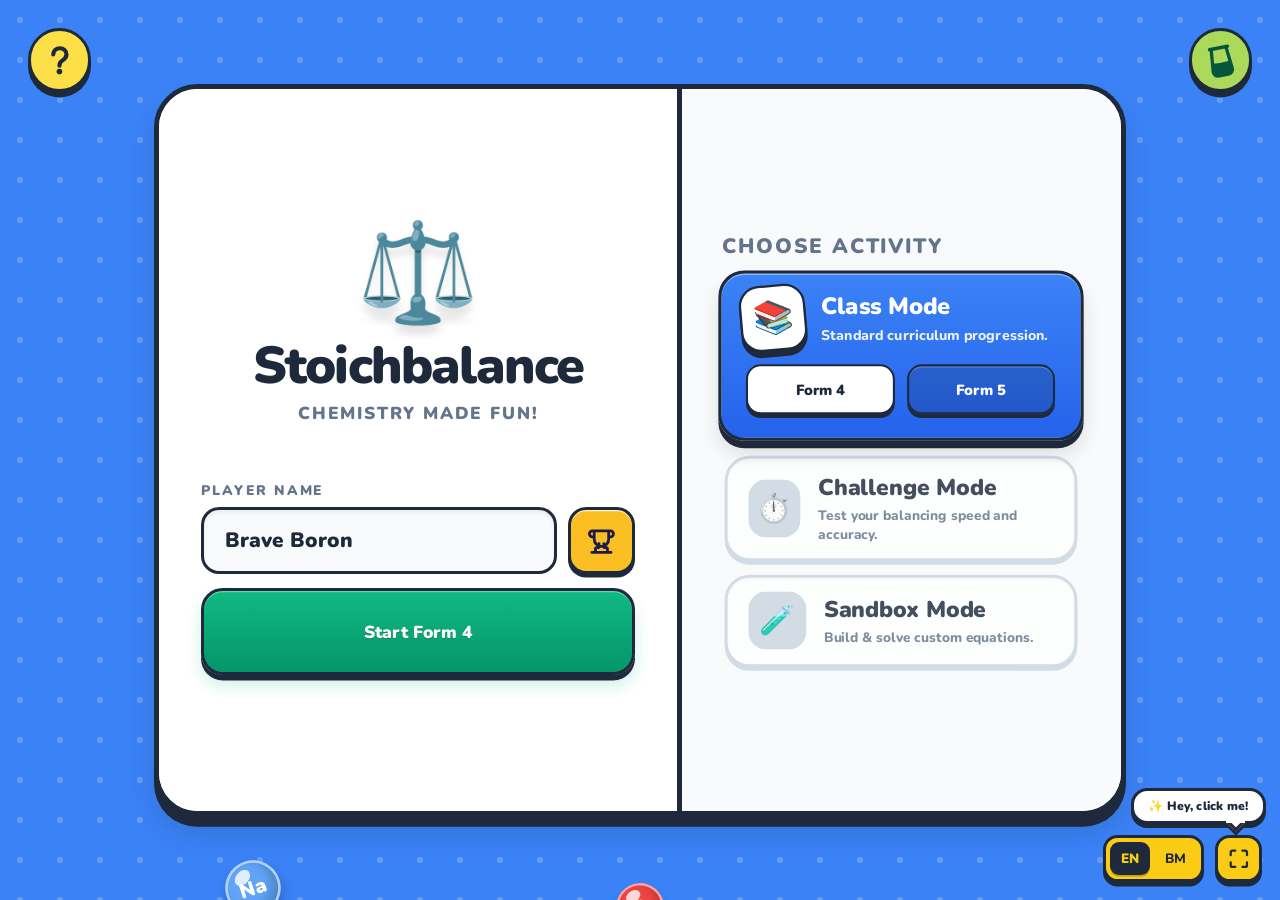
==== commit a4461ed9: "Production release: Bahasa Melayu KSSM SPM contextual translation across all Form 4/5 levels, single" ====
--- a/index.html
+++ b/index.html
@@ -1,752 +1,753 @@
-<!DOCTYPE html>
-<html lang="en">
+<!DOCTYPE html>
+<html lang="en">
 <head>
-    <link rel="icon" href="data:,">
-    <meta charset="UTF-8">
-    <meta name="viewport" content="width=device-width, initial-scale=1.0, maximum-scale=1.0, user-scalable=no">
-    <title>Stoichbalance - Fun Chemistry UI</title>
-    <link href="https://fonts.googleapis.com/css2?family=Nunito:wght@700;800;900&display=swap" rel="stylesheet">
-    <link rel="stylesheet" href="css/levels.css?v=1792981377">
-    <link rel="stylesheet" href="css/style.css?v=1793787661">
-    <script src="js/audio_assets.js"></script>
-    <!-- EXPERIMENTAL DEPTH LAYER (Remove to revert) -->
-    <link rel="stylesheet" href="css/experimental_depth.css">
-
-<script>
-// Unified Audio Engine and Page Transitions
-const AudioCtxClass = window.AudioContext || window.webkitAudioContext;
-let audioCtx = null;
-
-window.initAudio = function() {
-    if (!audioCtx) {
-        audioCtx = new AudioCtxClass();
-        window.audioCtx = audioCtx;
-    }
-    if (audioCtx.state === 'suspended') {
-        audioCtx.resume();
-    }
-    return audioCtx;
-};
-
-// Ensure audio context is unlocked on first interaction anywhere
-const audioUnlockEvents = ['click', 'pointerdown', 'touchstart', 'mousedown', 'keydown'];
-audioUnlockEvents.forEach(evt => {
-    document.addEventListener(evt, () => {
-        window.initAudio();
-    }, {passive: true, once: false});
-});
-
-window.playSound = function(type) {
-    if (!audioCtx) window.initAudio();
-    if (audioCtx && audioCtx.state === 'suspended') {
-        audioCtx.resume();
-    }
-    
-    try {
-        const osc = audioCtx.createOscillator();
-        const gainNode = audioCtx.createGain();
-        osc.connect(gainNode);
-        gainNode.connect(audioCtx.destination);
-        
-        if (type === 'start') {
-            if (window.__AUDIO_ASSETS && window.__AUDIO_ASSETS.start) {
-                try {
-                    const audio = new Audio(window.__AUDIO_ASSETS.start);
-                    audio.volume = 0.85;
-                    audio.play().catch(e => console.warn("HTML5 audio playback notice:", e));
-                } catch(e){}
-            }
-            // Rich, resonant laboratory power-on chord (C4, G4, C5, E5)
-            const t0 = audioCtx.currentTime;
-            const chord = [261.63, 392.00, 523.25, 659.25];
-            chord.forEach((freq, idx) => {
-                const noteOsc = audioCtx.createOscillator();
-                const noteGain = audioCtx.createGain();
-                noteOsc.type = idx < 2 ? 'triangle' : 'sine';
-                noteOsc.frequency.setValueAtTime(freq, t0 + idx * 0.035);
-                noteGain.gain.setValueAtTime(0.001, t0 + idx * 0.035);
-                noteGain.gain.linearRampToValueAtTime(0.32, t0 + idx * 0.035 + 0.02);
-                noteGain.gain.exponentialRampToValueAtTime(0.001, t0 + idx * 0.035 + 0.38);
-                noteOsc.connect(noteGain);
-                noteGain.connect(audioCtx.destination);
-                noteOsc.start(t0 + idx * 0.035);
-                noteOsc.stop(t0 + idx * 0.035 + 0.38);
-            });
-            return;
-        } else if (type === 'retro-select' || type === 'level-launch') {
-            if (window.__AUDIO_ASSETS && window.__AUDIO_ASSETS.retroSelect) {
-                try {
-                    const audio = new Audio(window.__AUDIO_ASSETS.retroSelect);
-                    audio.volume = 0.85;
-                    audio.play().catch(e => console.warn("HTML5 audio playback notice:", e));
-                } catch(e){}
-            }
-            // Completely unique arcade level-launch ascending sparkle chime (F5 -> A5 -> C6 -> E6 glide)
-            const t0 = audioCtx.currentTime;
-            const arpeggio = [698.46, 880.00, 1046.50, 1318.51];
-            arpeggio.forEach((freq, idx) => {
-                const o = audioCtx.createOscillator();
-                const g = audioCtx.createGain();
-                o.type = idx === 3 ? 'sine' : 'triangle';
-                o.frequency.setValueAtTime(freq, t0 + idx * 0.045);
-                if (idx === 3) {
-                    o.frequency.exponentialRampToValueAtTime(1760.0, t0 + idx * 0.045 + 0.22);
-                }
-                g.gain.setValueAtTime(0.001, t0 + idx * 0.045);
-                g.gain.linearRampToValueAtTime(0.36, t0 + idx * 0.045 + 0.015);
-                g.gain.exponentialRampToValueAtTime(0.001, t0 + idx * 0.045 + 0.28);
-                o.connect(g);
-                g.connect(audioCtx.destination);
-                o.start(t0 + idx * 0.045);
-                o.stop(t0 + idx * 0.045 + 0.28);
-            });
-            return;
-        } else if (type === 'select') {
-            // Warm tactile wooden marimba tap
-            osc.type = 'sine';
-            osc.frequency.setValueAtTime(480, audioCtx.currentTime);
-            osc.frequency.exponentialRampToValueAtTime(320, audioCtx.currentTime + 0.08);
-            gainNode.gain.setValueAtTime(0.001, audioCtx.currentTime);
-            gainNode.gain.linearRampToValueAtTime(0.15, audioCtx.currentTime + 0.01);
-            gainNode.gain.exponentialRampToValueAtTime(0.001, audioCtx.currentTime + 0.08);
-            osc.start();
-            osc.stop(audioCtx.currentTime + 0.08);
-        } else if (type === 'swoosh') {
-            // "expandinga nd collasping ethe element tray and teh prf beaker, it shoudl have a swoosh sound instead"
-            // Simulate swoosh with a fast filtered noise burst or a rapid low sine sweep
-            osc.type = 'sine';
-            osc.frequency.setValueAtTime(100, audioCtx.currentTime);
-            osc.frequency.exponentialRampToValueAtTime(400, audioCtx.currentTime + 0.15);
-            gainNode.gain.setValueAtTime(0, audioCtx.currentTime);
-            gainNode.gain.linearRampToValueAtTime(0.3, audioCtx.currentTime + 0.05);
-            gainNode.gain.linearRampToValueAtTime(0, audioCtx.currentTime + 0.2);
-            osc.start();
-            osc.stop(audioCtx.currentTime + 0.2);
-        } else if (type === 'drop') {
-            // "change teh audio of adding stuff n to teh drop box" - plop sound
-            osc.type = 'sine';
-            osc.frequency.setValueAtTime(200, audioCtx.currentTime);
-            osc.frequency.exponentialRampToValueAtTime(800, audioCtx.currentTime + 0.05);
-            gainNode.gain.setValueAtTime(0.3, audioCtx.currentTime);
-            gainNode.gain.exponentialRampToValueAtTime(0.01, audioCtx.currentTime + 0.1);
-            osc.start();
-            osc.stop(audioCtx.currentTime + 0.1);
-        } else if (type === 'remove') {
-            // "removing them" - reverse plop
-            osc.type = 'sine';
-            osc.frequency.setValueAtTime(800, audioCtx.currentTime);
-            osc.frequency.exponentialRampToValueAtTime(200, audioCtx.currentTime + 0.05);
-            gainNode.gain.setValueAtTime(0.3, audioCtx.currentTime);
-            gainNode.gain.exponentialRampToValueAtTime(0.01, audioCtx.currentTime + 0.1);
-            osc.start();
-            osc.stop(audioCtx.currentTime + 0.1);
-        } else if (type === 'trash') {
-            osc.type = 'sawtooth';
-            osc.frequency.setValueAtTime(200, audioCtx.currentTime);
-            osc.frequency.exponentialRampToValueAtTime(50, audioCtx.currentTime + 0.2);
-            gainNode.gain.setValueAtTime(0.3, audioCtx.currentTime);
-            gainNode.gain.exponentialRampToValueAtTime(0.01, audioCtx.currentTime + 0.2);
-            osc.start();
-            osc.stop(audioCtx.currentTime + 0.2);
-        } else if (type === 'success') {
-            osc.type = 'sine';
-            osc.frequency.setValueAtTime(523.25, audioCtx.currentTime); // C5
-            osc.frequency.setValueAtTime(659.25, audioCtx.currentTime + 0.1); // E5
-            osc.frequency.setValueAtTime(783.99, audioCtx.currentTime + 0.2); // G5
-            osc.frequency.setValueAtTime(1046.50, audioCtx.currentTime + 0.3); // C6
-            gainNode.gain.setValueAtTime(0.2, audioCtx.currentTime);
-            gainNode.gain.exponentialRampToValueAtTime(0.01, audioCtx.currentTime + 0.8);
-            osc.start();
-            osc.stop(audioCtx.currentTime + 0.8);
-        } else if (type === 'sad') {
-            osc.type = 'sawtooth';
-            osc.frequency.setValueAtTime(300, audioCtx.currentTime);
-            osc.frequency.exponentialRampToValueAtTime(100, audioCtx.currentTime + 0.5);
-            gainNode.gain.setValueAtTime(0.2, audioCtx.currentTime);
-            gainNode.gain.exponentialRampToValueAtTime(0.01, audioCtx.currentTime + 0.5);
-            osc.start();
-            osc.stop(audioCtx.currentTime + 0.5);
-        } else if (type === 'hint') {
-            osc.type = 'square';
-            osc.frequency.setValueAtTime(800, audioCtx.currentTime);
-            osc.frequency.setValueAtTime(1200, audioCtx.currentTime + 0.1);
-            gainNode.gain.setValueAtTime(0.1, audioCtx.currentTime);
-            gainNode.gain.exponentialRampToValueAtTime(0.01, audioCtx.currentTime + 0.3);
-            osc.start();
-            osc.stop(audioCtx.currentTime + 0.3);
-        } else if (type === 'back' || type === 'page') {
-            osc.type = 'triangle';
-            osc.frequency.setValueAtTime(500, audioCtx.currentTime);
-            osc.frequency.exponentialRampToValueAtTime(300, audioCtx.currentTime + 0.15);
-            gainNode.gain.setValueAtTime(0.3, audioCtx.currentTime);
-            gainNode.gain.exponentialRampToValueAtTime(0.01, audioCtx.currentTime + 0.15);
-            osc.start();
-            osc.stop(audioCtx.currentTime + 0.15);
-        } else if (type === 'click') {
-            osc.type = 'sine';
-            osc.frequency.setValueAtTime(600, audioCtx.currentTime);
-            osc.frequency.exponentialRampToValueAtTime(300, audioCtx.currentTime + 0.1);
-            gainNode.gain.setValueAtTime(0.2, audioCtx.currentTime);
-            gainNode.gain.exponentialRampToValueAtTime(0.01, audioCtx.currentTime + 0.1);
-            osc.start();
-            osc.stop(audioCtx.currentTime + 0.1);
-        } else {
-            // Default
-            osc.type = 'sine';
-            osc.frequency.setValueAtTime(400, audioCtx.currentTime);
-            gainNode.gain.setValueAtTime(0.1, audioCtx.currentTime);
-            gainNode.gain.exponentialRampToValueAtTime(0.01, audioCtx.currentTime + 0.1);
-            osc.start();
-            osc.stop(audioCtx.currentTime + 0.1);
-        }
-    } catch(e) {
-        console.warn("Audio generation failed", e);
-    }
-};
-
-// PAGE TRANSITION LOGIC
-window.transitionTo = function(url) {
-    let overlay = document.getElementById('iris-wipe-overlay');
-    if(overlay) {
-        overlay.classList.remove('open');
-    }
-    setTimeout(() => { window.location.href = url; }, 480);
-};
-
-window.addEventListener('load', () => {
-    let overlay = document.getElementById('iris-wipe-overlay');
-    if(overlay) {
-        overlay.classList.add('open');
-    }
-});
-
-</script>
-</head>
-<body>
-    <div id="iris-wipe-overlay"></div>
-
-
-    <!-- HIGH-INTENSITY DYNAMIC BACKGROUNDS -->
-    <div class="bg-layer bg-blue active-bg" id="bg-class"></div>
-    <div class="bg-layer bg-orange" id="bg-challenge"></div>
-    <div class="bg-layer bg-green" id="bg-form5"></div>
-    <div class="bg-layer bg-purple" id="bg-sandbox"></div>
-
-    <!-- INTERACTIVE CHEMISTRY CANVAS -->
-    <div id="particle-canvas"></div>
-
-    <!-- Fun Chunky Widgets -->
-    <button class="fun-widget widget-left interactive" onclick="startHomeSpotlightTour()" title="Interactive Tour & Guide" aria-label="Interactive Tour & Guide">
-        <svg viewBox="0 0 48 48" width="44" height="44" fill="none" style="display:block;">
-            <path d="M16 17.5C16 13.3579 19.5817 10 24 10C28.4183 10 32 13.3579 32 17.5C32 20.8 29.8 23 26.5 25.2C24.5 26.6 23.5 28 23.5 31" stroke="#1e293b" stroke-width="5" stroke-linecap="round" stroke-linejoin="round"/>
-            <circle cx="23.5" cy="38" r="3.4" fill="#1e293b"/>
-        </svg>
-    </button>
-
-    <button id="btn-periodic-widget" class="fun-widget widget-right interactive" onclick="handlePeriodicWidgetClick()" title="Interactive Periodic Table" aria-label="Interactive Periodic Table">
-        <svg viewBox="0 0 48 48" width="46" height="46" fill="none" style="display:block;">
-            <g transform="rotate(-11 24 24)">
-                <!-- Lip -->
-                <rect x="11.5" y="8" width="25" height="4.2" rx="2" fill="#05553f"/>
-                <!-- Liquid Fill in base -->
-                <path d="M14.2 26.5 C19 27.8 29 27.8 33.8 26.5 L35.2 35.8 C35.8 39.2 33 42 29.5 42 H18.5 C15 42 12.2 39.2 12.8 35.8 Z" fill="#05553f"/>
-                <!-- Beaker Contour Walls -->
-                <path d="M15.2 11.5 L14.2 22 L12.8 35.8 C12.2 39.2 15 42 18.5 42 H29.5 C33 42 35.8 39.2 35.2 35.8 L33.8 22 L32.8 11.5" stroke="#05553f" stroke-width="3.8" stroke-linecap="round" stroke-linejoin="round"/>
-            </g>
-        </svg>
-    </button>
-
-    <!-- HIGHLY DESIGNED MAIN CONTAINER -->
-    <div class="main-container">
-        <!-- Glossy highlight overlay -->
-        <div class="container-glare"></div>
-        
-        <!-- LEFT PANEL: BRANDING & START -->
-        <div class="panel left-panel">
-            <div class="brand-wrapper">
-                <div class="logo-icon bounce-anim">⚖️</div>
-                <h1 class="logo-title">Stoichbalance</h1>
-                <p class="logo-subtitle">Chemistry Made Fun!</p>
-            </div>
-            
-            <div class="launch-wrapper">
-                <div class="input-group" style="position: relative;">
-                    <label>PLAYER NAME</label>
-                    <div style="display: flex; gap: 12px; width: 100%; align-items: center;">
-                        <div class="player-input-wrapper">
-                            <input type="text" class="name-input interactive" id="player-name" placeholder="Type your name..." value="" autocomplete="off" onclick="window.handlePlayerNameClick(event)" onfocus="window.handlePlayerNameFocus(event)" onkeyup="filterProfiles()" style="width: 100%; text-align: left; height: 74px; box-sizing: border-box; padding: 0 3.8rem 0 1.4rem;">
-                            <button type="button" id="player-dropdown-toggle-btn" class="player-dropdown-btn interactive" onclick="togglePlayerDropdown(event)" aria-label="Select saved player profile" title="Select saved player profile" style="display: none;">
-                                <svg viewBox="0 0 24 24" width="20" height="20" fill="none" stroke="currentColor" stroke-width="3" stroke-linecap="round" stroke-linejoin="round">
-                                    <polyline points="6 9 12 15 18 9"/>
-                                </svg>
-                            </button>
-                            <!-- Profile Dropdown aligned directly beneath text box -->
-                            <div id="profile-dropdown" style="display:none; position:absolute; top:calc(100% + 4px); left:0; width:100%; background:white; border:3.5px solid var(--dark-border); border-radius:18px; box-shadow:0 12px 28px rgba(0,0,0,0.22); z-index:100; max-height:220px; overflow-y:auto; flex-direction:column; padding: 6px; box-sizing: border-box;">
-                                <!-- JS injected profiles -->
-                            </div>
-                        </div>
-                        <button class="btn-stats interactive" id="challenge-stats-btn" onclick="openStatsModal()" title="Career Records & Achievements" aria-label="Career Records">
-                            <svg class="stats-btn-svg" viewBox="0 0 24 24" width="26" height="26" fill="none" stroke="currentColor" stroke-width="2.3" stroke-linecap="round" stroke-linejoin="round">
-                                <path d="M6 9H4.5a2.5 2.5 0 0 1 0-5H6M18 9h1.5a2.5 2.5 0 0 0 0-5H18M4 22h16M10 14.66V17c0 .55-.45 1-1 1H8c-.55 0-1 .45-1 1v3h10v-3c0-.55-.45-1-1-1h-1c-.55 0-1-.45-1-1v-2.34M18 4H6v7a6 6 0 0 0 12 0V4z"/>
-                            </svg>
-                        </button>
-                    </div>
-                </div>
-                
-                <button class="btn-play interactive" id="main-play-btn" onclick="startGame()">
-                    <span id="play-btn-text">Start Form 4</span>
-                </button>
-            </div>
-        </div>
-
-        <!-- RIGHT PANEL: MODE SELECTION -->
-        <div class="panel right-panel">
-            <h2 class="panel-title">Choose Activity</h2>
-            
-            <div class="modes-list">
-                
-                <!-- Class Mode -->
-                <div class="mode-card card-blue interactive active-mode" id="mode-class" onclick="selectMode('class')">
-                    <div class="mode-header">
-                        <div class="mode-icon">📚</div>
-                        <div class="mode-info">
-                            <h3 class="mode-name">Class Mode</h3>
-                            <p class="mode-desc">Standard curriculum progression.</p>
-                        </div>
-                    </div>
-                    <div class="mode-options-wrapper">
-                        <div class="mode-options-inner">
-                            <div class="mode-options-content">
-                                <button class="sub-btn interactive active-sub" onclick="selectSubOption(event, 'class', 'Form 4')">Form 4</button>
-                                <button class="sub-btn interactive" onclick="selectSubOption(event, 'class', 'Form 5')">Form 5</button>
-                            </div>
-                        </div>
-                    </div>
-                </div>
-
-                <!-- Challenge Mode -->
-                <div class="mode-card card-orange interactive" id="mode-challenge" onclick="selectMode('challenge')">
-                    <div class="mode-header">
-                        <div class="mode-icon">⏱️</div>
-                        <div class="mode-info">
-                            <h3 class="mode-name">Challenge Mode</h3>
-                            <p class="mode-desc">Test your balancing speed and accuracy.</p>
-                        </div>
-                    </div>
-                    <div class="mode-options-wrapper">
-                        <div class="mode-options-inner">
-                            <div class="challenge-options-container">
-                                <!-- Row 1: Difficulty Tiers -->
-                                <div class="challenge-tiers-row">
-                                    <button class="sub-btn interactive active-sub" onclick="selectSubOption(event, 'challenge', 'Easy')">Easy</button>
-                                    <button class="sub-btn interactive" onclick="selectSubOption(event, 'challenge', 'Medium')">Medium</button>
-                                    <button class="sub-btn interactive" onclick="selectSubOption(event, 'challenge', 'Hard')">Hard</button>
-                                </div>
-                                
-                                <!-- Row 2: Challenge Modifiers -->
-                                <div class="home-modifiers-section" onclick="event.stopPropagation();">
-                                    <div class="home-modifiers-header">
-                                        <span class="home-modifiers-label">
-    <svg class="header-bolt-svg" viewBox="0 0 24 24" width="15" height="15" fill="#facc15">
-        <path d="M13 2L3 14h9l-1 8 10-12h-9l1-8z"/>
-    </svg>
-    Modifiers
-</span>
-                                        <span class="home-multiplier-pill" id="home-multiplier-tag">1.0x STANDARD</span>
-                                    </div>
-                                    <div class="home-modifiers-grid">
-    <button class="home-mod-pill interactive" id="home-mod-scale" onclick="toggleHomeModifier(event, 'scale')" type="button" title="Solve without the balance beam (+0.5x)">
-        <svg class="mod-icon-svg icon-scale" viewBox="0 0 24 24" width="18" height="18" fill="none" stroke="currentColor" stroke-width="2.2" stroke-linecap="round" stroke-linejoin="round">
-            <path d="M12 3v17M5 8l7-3 7 3"/>
-            <path d="M2 14l3-6 3 6a3 3 0 0 1-6 0zm14 0l3-6 3 6a3 3 0 0 1-6 0z"/>
-            <path d="M8 21h8"/>
-            <line x1="3" y1="3" x2="21" y2="21" stroke="#f87171" stroke-width="2.5" stroke-linecap="round"/>
-        </svg>
-        <span class="pill-text">No Scale</span>
-    </button>
-    <button class="home-mod-pill interactive" id="home-mod-hints" onclick="toggleHomeModifier(event, 'hints')" type="button" title="Solve without hints (+0.5x)">
-        <svg class="mod-icon-svg icon-hints" viewBox="0 0 24 24" width="18" height="18" fill="none" stroke="currentColor" stroke-width="2.2" stroke-linecap="round" stroke-linejoin="round">
-            <path d="M9 18h6m-4 3h2m-5-8a6 6 0 1 1 8 0c-.8.8-1.5 2-1.5 3h-5c0-1-.7-2.2-1.5-3z"/>
-            <line x1="3" y1="3" x2="21" y2="21" stroke="#f87171" stroke-width="2.5" stroke-linecap="round"/>
-        </svg>
-        <span class="pill-text">No Hints</span>
-    </button>
-    <button class="home-mod-pill interactive" id="home-mod-rush" onclick="toggleHomeModifier(event, 'rush')" type="button" title="90-second countdown rush (+0.5x)">
-        <svg class="mod-icon-svg icon-rush" viewBox="0 0 24 24" width="18" height="18" fill="none" stroke="currentColor" stroke-width="2.2" stroke-linecap="round" stroke-linejoin="round">
-            <circle cx="12" cy="13" r="8"/>
-            <path d="M12 9v4l2.5 2.5M10 2h4m-2 0v3"/>
-        </svg>
-        <span class="pill-text">90s Rush</span>
-    </button>
-</div>
-</div>
-                            </div>
-                        </div>
-                    </div>
-                </div>
-
-                <!-- Sandbox Mode -->
-                <div class="mode-card card-purple interactive" id="mode-sandbox" onclick="selectMode('sandbox')">
-                    <div class="mode-header">
-                        <div class="mode-icon">🧪</div>
-                        <div class="mode-info">
-                            <h3 class="mode-name">Sandbox Mode</h3>
-                            <p class="mode-desc">Build & solve custom equations.</p>
-                        </div>
-                    </div>
-                    <div class="mode-options-wrapper">
-                        <div class="mode-options-inner">
-                            <div class="mode-options-content">
-                                <button class="sub-btn interactive active-sub" onclick="selectSubOption(event, 'sandbox', 'Create Level')">Create</button>
-                                <button class="sub-btn interactive" onclick="selectSubOption(event, 'sandbox', 'Select Levels')">Levels</button>
-                            </div>
-                        </div>
-                    </div>
-                </div>
-
-            </div>
-        </div>
-
-    </div>
-
-<div id="sandbox-choice-modal" style="display:none !important; position:fixed; top:0; left:0; width:100vw; height:100vh; background:rgba(15, 23, 42, 0.85); z-index:999999; justify-content:center; align-items:center; backdrop-filter:blur(10px); padding:20px; box-sizing:border-box;">
-    <div class="card" style="width:100%; max-width:920px; display:flex; flex-direction:column; gap:24px; background:#ffffff; border:4px solid #1e293b; padding:36px; border-radius:32px; box-shadow: 0 16px 40px rgba(0,0,0,0.3); position:relative; text-align:center;">
-        <button class="interactive" onclick="if(typeof playSound !== 'undefined') playSound('click'); document.getElementById('sandbox-choice-modal').style.display='none';" style="position:absolute; top:22px; right:22px; background:#f1f5f9; border:3px solid #1e293b; color:#475569; font-weight:900; border-radius:14px; cursor:pointer; font-size:22px; width:44px; height:44px; display:flex; justify-content:center; align-items:center;">&times;</button>
-        
-        <div>
-            <h3 style="font-size:36px; font-weight:900; color:#1e1b4b; margin:0; line-height:1.1;">How do you want to build?</h3>
-            <p style="font-size:16px; font-weight:700; color:#64748b; margin:6px 0 0 0;">Create custom chemical reactions using AI, the interactive periodic table, or manual text.</p>
-        </div>
-
-        <div style="display:grid; grid-template-columns: repeat(auto-fit, minmax(240px, 1fr)); gap:18px;">
-            <!-- Choice 1: AI Level Creator -->
-            <button class="interactive" onclick="if(typeof playSound !== 'undefined') playSound('click'); document.getElementById('sandbox-choice-modal').style.display='none'; window.openAiLevelModal();" style="display:flex; flex-direction:column; align-items:center; justify-content:center; gap:12px; padding:24px 20px; background:#faf5ff; color:#5b21b6; border:3.5px solid #1e293b; border-radius:24px; font-size:20px; font-weight:900; cursor:pointer; box-shadow:0 6px 0 #1e293b; transition:all 0.12s;">
-                <div style="font-size:52px; line-height:1;">🤖</div>
-                <div style="font-size:20px; font-weight:900;">AI Reaction Builder</div>
-                <div style="font-size:13px; font-weight:700; color:#7c3aed; line-height:1.3;">Type informal text or messy formulas. AI will structure and balance the level!</div>
-            </button>
-
-            <!-- Choice 2: Periodic Table Keyboard & Tactile Numpad -->
-            <button class="interactive" onclick="if(typeof playSound !== 'undefined') playSound('click'); document.getElementById('sandbox-choice-modal').style.display='none'; window.openVirtualKeyboard();" style="display:flex; flex-direction:column; align-items:center; justify-content:center; gap:12px; padding:24px 20px; background:#eff6ff; color:#1e40af; border:3.5px solid #1e293b; border-radius:24px; font-size:20px; font-weight:900; cursor:pointer; box-shadow:0 6px 0 #1e293b; transition:all 0.12s;">
-                <div style="font-size:52px; line-height:1;">📊</div>
-                <div style="font-size:20px; font-weight:900;">Periodic Table & Numpad</div>
-                <div style="font-size:13px; font-weight:700; color:#2563eb; line-height:1.3;">Full 118-element periodic grid, auto-complete, and tactile laboratory keypad.</div>
-            </button>
-
-            <!-- Choice 3: Manual Text Boxes -->
-            <button class="interactive" onclick="if(typeof playSound !== 'undefined') playSound('click'); document.getElementById('sandbox-choice-modal').style.display='none'; document.getElementById('sandbox-input-modal').style.display='flex'; document.getElementById('builder-reactants-container').innerHTML=''; document.getElementById('builder-products-container').innerHTML=''; window.builderHideSave(); window.builderAddBox('reactants'); window.builderAddBox('products');" style="display:flex; flex-direction:column; align-items:center; justify-content:center; gap:12px; padding:24px 20px; background:#f8fafc; color:#334155; border:3.5px solid #1e293b; border-radius:24px; font-size:20px; font-weight:900; cursor:pointer; box-shadow:0 6px 0 #1e293b; transition:all 0.12s;">
-                <div style="font-size:52px; line-height:1;">⌨️</div>
-                <div style="font-size:20px; font-weight:900;">Manual Text Boxes</div>
-                <div style="font-size:13px; font-weight:700; color:#64748b; line-height:1.3;">Classic separate input boxes for reactants and products.</div>
-            </button>
-        </div>
-
-        <!-- Saved Levels Drawer -->
-        <div id="choice-saved-levels-box" style="background:#f8fafc; border:2.5px solid #1e293b; border-radius:20px; padding:16px; text-align:left; display:flex; flex-direction:column; gap:10px;">
-            <div style="display:flex; justify-content:space-between; align-items:center;">
-                <span style="font-size:14px; font-weight:900; color:#1e293b;">📁 Saved Custom Levels (<span id="choice-saved-count">0</span>)</span>
-                <span style="font-size:12px; font-weight:700; color:#64748b;">Click any saved level to play immediately</span>
-            </div>
-            <div id="choice-saved-levels-list" style="display:flex; gap:8px; flex-wrap:wrap; max-height:100px; overflow-y:auto;">
-                <span style="font-size:13px; font-weight:700; color:#94a3b8;">No saved custom levels yet. Use AI or the Periodic Table to build one!</span>
-            </div>
-        </div>
-    </div>
-</div>
-<div id="sandbox-input-modal" style="display:none; position:fixed; top:0; left:0; width:100vw; height:100vh; background:rgba(15, 23, 42, 0.8); z-index:999999; justify-content:center; align-items:center; backdrop-filter:blur(8px);">
-    <div class="card" style="width:100%; max-width:1100px; display:flex; flex-direction:column; gap:30px; background:#ffffff; border:4px solid #10b981; padding:40px; border-radius:32px; box-shadow: 0 10px 0 rgba(0,0,0,0.1); position:relative;">
-        <button class="interactive" onclick="if(typeof playSound !== 'undefined') playSound('click'); document.getElementById('sandbox-input-modal').style.display='none';" style="position:absolute; top:25px; right:25px; background:#f1f5f9; border:4px solid #cbd5e1; color:#64748b; font-weight:900; border-radius:16px; cursor:pointer; font-size:24px; width:50px; height:50px; display:flex; justify-content:center; align-items:center;">&times;</button>
-        
-        <div style="text-align:center;">
-            <h3 style="margin:0; font-size:42px; color:#064e3b; font-weight:900; letter-spacing:-1px;">Visual Equation Builder</h3>
-            <p style="font-size:20px; color:#10b981; font-weight:800; margin-top:5px;">Type elements or click the Table icon to insert them!</p>
-        </div>
-        
-        <div style="display:flex; align-items:stretch; gap:20px; width:100%;">
-            <!-- Reactants -->
-            <div style="flex:1; background:#f8fafc; border:4px solid #e2e8f0; border-radius:24px; padding:20px;">
-                <div style="display:flex; justify-content:space-between; align-items:center; margin-bottom:15px;">
-                    <label style="font-size:24px; font-weight:900; color:#334155;">Reactants</label>
-                    <button class="interactive" onclick="window.builderAddBox('reactants')" style="background:#3b82f6; color:white; border:none; border-radius:12px; width:40px; height:40px; font-size:24px; font-weight:900; cursor:pointer; box-shadow:0 4px 0 #2563eb;">+</button>
-                </div>
-                <div id="builder-reactants-container" style="display:flex; flex-wrap:wrap; gap:15px; align-items:center;"></div>
-            </div>
-            
-            <div style="display:flex; align-items:center; justify-content:center; font-size:60px; font-weight:900; color:#94a3b8;">&rarr;</div>
-            
-            <!-- Products -->
-            <div style="flex:1; background:#f8fafc; border:4px solid #e2e8f0; border-radius:24px; padding:20px;">
-                <div style="display:flex; justify-content:space-between; align-items:center; margin-bottom:15px;">
-                    <label style="font-size:24px; font-weight:900; color:#334155;">Products</label>
-                    <button class="interactive" onclick="window.builderAddBox('products')" style="background:#3b82f6; color:white; border:none; border-radius:12px; width:40px; height:40px; font-size:24px; font-weight:900; cursor:pointer; box-shadow:0 4px 0 #2563eb;">+</button>
-                </div>
-                <div id="builder-products-container" style="display:flex; flex-wrap:wrap; gap:15px; align-items:center;"></div>
-            </div>
-        </div>
-        
-        <div style="display:flex; gap:20px; align-items:center;">
-            <button class="interactive" onclick="window.openPeriodicPicker()" style="flex:0.5; background: #8b5cf6; color:white; border:none; padding:20px; font-size:24px; font-weight:900; border-radius:16px; cursor:pointer; box-shadow:0 6px 0 #6d28d9;">📊 Insert Element</button>
-            <button class="interactive" onclick="window.builderCheck()" style="flex:1; background: #3b82f6; color:white; border:none; padding:20px; font-size:24px; font-weight:900; border-radius:16px; cursor:pointer; box-shadow:0 6px 0 #2563eb;">🔍 Check Equation</button>
-            <button class="interactive" id="builder-save-btn" onclick="window.builderSaveAndPlay()" style="flex:1; display:none; background: #10b981; color:white; border:none; padding:20px; font-size:24px; font-weight:900; border-radius:16px; cursor:pointer; box-shadow:0 6px 0 #059669; animation: pulse 1s infinite;">✅ Save & Play!</button>
-        </div>
-        
-        <div id="builder-feedback" style="font-size:22px; font-weight:900; text-align:center; padding:15px; border-radius:16px; display:none;"></div>
-    </div>
-</div>
-<div id="sandbox-virtual-modal" style="display:none; position:fixed; top:0; left:0; width:100vw; height:100vh; background:rgba(15, 23, 42, 0.85); z-index:999999; justify-content:center; align-items:center; backdrop-filter:blur(8px);">
-    <div class="card" style="width:96vw; max-width:1600px; height:94vh; max-height:920px; display:flex; flex-direction:column; gap:12px; background:#ffffff; border:4px solid #8b5cf6; padding:20px 24px; border-radius:28px; box-shadow: 0 16px 36px rgba(0,0,0,0.25); position:relative; box-sizing:border-box;">
-        
-        <!-- Header (Presets removed as requested) -->
-        <div style="display:flex; justify-content:space-between; align-items:center; flex-wrap:wrap; gap:10px; padding-right:50px;">
-            <div style="display:flex; align-items:center; gap:10px;">
-                <span style="font-size:28px;">🧪</span>
-                <div>
-                    <h3 style="margin:0; font-size:22px; color:#4c1d95; font-weight:900; line-height:1.1;">Chemistry Keyboard & Equation Builder</h3>
-                    <p style="margin:2px 0 0 0; font-size:12px; color:#6b21a8; font-weight:700;">Tap elements on the periodic table or type with your physical keyboard.</p>
-                </div>
-            </div>
-        </div>
-
-        <button class="interactive" onclick="if(typeof playSound !== 'undefined') playSound('click'); document.getElementById('sandbox-virtual-modal').style.display='none';" style="position:absolute; top:18px; right:20px; background:#f1f5f9; border:3px solid #cbd5e1; color:#64748b; font-weight:900; border-radius:14px; cursor:pointer; font-size:24px; width:44px; height:44px; display:flex; justify-content:center; align-items:center;">&times;</button>
-        
-        <!-- Interactive Equation Display Row with In-Box Red Backspace, Red Clear & AI Generator Buttons -->
-        <div style="display:flex; align-items:center; gap:10px; width:100%; box-sizing:border-box;">
-            <!-- Main Equation Text Field with Integrated Red Backspace Button Inside -->
-            <div style="flex:1; position:relative; display:flex; align-items:center; min-height:56px; border:3.5px solid #8b5cf6; border-radius:18px; background:#f8fafc; box-shadow:inset 0 2px 6px rgba(0,0,0,0.06); padding:4px 8px 4px 18px; box-sizing:border-box;">
-                <div id="vk-display" contenteditable="true" spellcheck="false" 
-                    onkeydown="if(event.key==='Enter'){ event.preventDefault(); window.vkCheck(); }" 
-                    oninput="window.updateVkKeypadState();" 
-                    style="flex:1; border:none; outline:none; background:transparent; color:#0f172a; font-size:28px; font-weight:900; letter-spacing:1.5px; cursor:text; overflow-x:auto; white-space:nowrap; padding-right:8px;" 
-                    title="Type directly with physical keyboard or click elements below"></div>
-                
-                <!-- Red Backspace Button INSIDE the equation text box with SVG & tactile animation -->
-                <button type="button" class="interactive vk-backspace-btn" onclick="window.vkBackspace()" 
-                    style="height:44px; padding:0 14px; background:#ef4444; border:2.5px solid #1e293b; border-radius:12px; color:#ffffff; font-size:13px; font-weight:900; box-shadow:0 3px 0 #991b1b; cursor:pointer; display:flex; align-items:center; gap:6px; flex-shrink:0;" 
-                    title="Backspace: Delete previous character">
-                    <svg viewBox="0 0 24 24" width="18" height="18" fill="none" stroke="currentColor" stroke-width="2.5" stroke-linecap="round" stroke-linejoin="round">
-                        <path d="M21 4H8l-7 8 7 8h13a2 2 0 0 0 2-2V6a2 2 0 0 0-2-2z"/>
-                        <line x1="18" y1="9" x2="12" y2="15"/>
-                        <line x1="12" y1="9" x2="18" y2="15"/>
-                    </svg>
-                    <span>Back</span>
-                </button>
-            </div>
-            
-            <!-- In-Textbox Actions: Prof. Bunsen AI Assistant with Hover Info Card -->
-            <div class="prof-bunsen-wrapper">
-                <button type="button" class="interactive btn-prof-bunsen" onclick="window.openAiLevelModal()" 
-                    style="height:56px; padding:0 20px; background:linear-gradient(135deg, #7c3aed, #6366f1); border:3px solid #1e293b; border-radius:16px; color:#ffffff; font-size:14px; font-weight:900; box-shadow:0 4px 0 #1e293b; cursor:pointer; display:flex; align-items:center; gap:8px;" 
-                    aria-label="Ask Prof. Bunsen">
-                    <svg viewBox="0 0 24 24" width="20" height="20" fill="none" stroke="currentColor" stroke-width="2.3" stroke-linecap="round" stroke-linejoin="round">
-                        <path d="m12 3-1.9 5.8a2 2 0 0 1-1.3 1.3L3 12l5.8 1.9a2 2 0 0 1 1.3 1.3L12 21l1.9-5.8a2 2 0 0 1 1.3-1.3L21 12l-5.8-1.9a2 2 0 0 1-1.3-1.3L12 3z"/>
-                    </svg>
-                    <span>Prof. Bunsen</span>
-                </button>
-
-                <!-- Floating Hover Info Card for Prof. Bunsen -->
-                <div class="prof-bunsen-infocard">
-                    <div style="position:absolute; top:-8px; right:42px; width:12px; height:12px; background:#ffffff; border-top:3.5px solid #1e293b; border-left:3.5px solid #1e293b; transform:rotate(45deg);"></div>
-                    <div style="display:flex; align-items:center; justify-content:space-between; margin-bottom:6px;">
-                        <div style="display:flex; align-items:center; gap:6px;">
-                            <span style="font-size:18px;">🔥</span>
-                            <span style="font-size:14px; font-weight:900; color:#1e1b4b;">Prof. Bunsen</span>
-                        </div>
-                        <span style="background:#ede9fe; color:#6d28d9; border:1.5px solid #c4b5fd; font-size:10px; font-weight:900; padding:2px 7px; border-radius:6px;">AI Chemist</span>
-                    </div>
-                    <p style="margin:0 0 10px 0; font-size:13px; font-weight:700; color:#475569; line-height:1.45;">
-                        Prof. Bunsen is an advanced AI chemist that can help you turn your ideas into an equation.
-                    </p>
-                    <div style="display:flex; align-items:center; justify-content:space-between; border-top:1.5px dashed #e2e8f0; padding-top:8px;">
-                        <span style="font-size:12px; font-weight:900; color:#7c3aed; display:inline-flex; align-items:center; gap:4px;">
-                            <span>Click to talk!</span> <span>💬</span>
-                        </span>
-                        <span style="font-size:11px; font-weight:800; color:#94a3b8; background:#f8fafc; border:1px solid #cbd5e1; border-radius:5px; padding:1px 6px;">Prompt Assistant</span>
-                    </div>
-                </div>
-            </div>
-        </div>
-        
-        <div id="vk-feedback" style="font-size:15px; font-weight:800; text-align:center; padding:7px 14px; border-radius:12px; display:none;"></div>
-        
-        <!-- Two-Column Layout: Periodic Table (Left) + Customized Equation Numpad (Right) -->
-        <div style="display:flex; gap:16px; flex:1; min-height:0; align-items:stretch;">
-            <!-- Left: Full 118-Element Interactive Periodic Table Grid -->
-            <div style="flex:3.7; min-width:0; display:flex; flex-direction:column; background:#ffffff; border:3.5px solid #cbd5e1; border-radius:20px; padding:10px; box-shadow:0 6px 0 #94a3b8; overflow:hidden;">
-                <div id="vk-pt-grid" style="display:grid; grid-template-columns: repeat(18, minmax(0, 1fr)); grid-template-rows: repeat(9, minmax(0, 1fr)); gap:3px; width:100%; height:100%; align-items:stretch; justify-items:stretch;"></div>
-            </div>
-            
-            <!-- Right: Sleek Neo-Brutalist Laboratory Control Keypad -->
-            <div style="flex:1.15; min-width:320px; max-width:380px; display:flex; flex-direction:column; justify-content:space-between; gap:6px; background:#ffffff; padding:10px 12px; border-radius:22px; border:3.5px solid #1e293b; box-shadow:0 8px 0 #1e293b; box-sizing:border-box;">
-                <!-- Header with Enlarged Quick Tutorial Card Above Keypad -->
-                <div style="display:flex; flex-direction:column; gap:6px;">
-                    <div style="display:flex; justify-content:space-between; align-items:center; border-bottom:2px solid #e2e8f0; padding-bottom:4px;">
-                        <div style="display:flex; align-items:center; gap:7px;">
-                            <span style="font-size:18px;">🧪</span>
-                            <span style="font-size:13.5px; font-weight:900; color:#0f172a; text-transform:uppercase; letter-spacing:0.8px;">Lab Keypad</span>
-                        </div>
-                        <span style="font-size:11px; font-weight:800; color:#64748b; background:#f1f5f9; padding:2px 8px; border-radius:6px; border:1px solid #cbd5e1;">Tools</span>
-                    </div>
-
-                    <!-- Enlarged Quick Tutorial on How to Build an Equation -->
-                    <div style="background:#ffffff; border:3px solid #1e293b; border-radius:16px; padding:9px 12px; box-shadow:0 4px 0 #1e293b;">
-                        <div style="display:flex; align-items:center; gap:7px; font-weight:900; font-size:13px; color:#1e1b4b; text-transform:uppercase; letter-spacing:0.8px; margin-bottom:6px; border-bottom:2px dashed #e2e8f0; padding-bottom:5px;">
-                            <div style="width:22px; height:22px; border-radius:6px; background:#ede9fe; color:#6d28d9; border:2px solid #1e293b; display:flex; align-items:center; justify-content:center; box-shadow:0 2px 0 #1e293b; flex-shrink:0;">
-                                <svg viewBox="0 0 24 24" width="13" height="13" fill="none" stroke="currentColor" stroke-width="2.5" stroke-linecap="round" stroke-linejoin="round">
-                                    <circle cx="12" cy="12" r="10"/>
-                                    <line x1="12" y1="16" x2="12" y2="12"/>
-                                    <line x1="12" y1="8" x2="12.01" y2="8"/>
-                                </svg>
-                            </div>
-                            <span>How to Build an Equation</span>
-                        </div>
-                        <div style="display:flex; flex-direction:column; gap:5px;">
-                            <div style="display:flex; align-items:flex-start; gap:7px; line-height:1.35;">
-                                <span style="background:#ede9fe; color:#6d28d9; border:2px solid #1e293b; font-weight:900; font-size:11px; width:20px; height:20px; border-radius:50%; display:flex; align-items:center; justify-content:center; flex-shrink:0; margin-top:1px;">1</span>
-                                <div style="font-size:12px; font-weight:700; color:#1e293b;">
-                                    <span style="color:#6d28d9; font-weight:900;">Pick Elements:</span> Tap the <b style="color:#4f46e5;">Periodic Table</b> or click <b style="color:#7c3aed;">Prof. Bunsen</b> above.
-                                </div>
-                            </div>
-                            <div style="display:flex; align-items:flex-start; gap:7px; line-height:1.35;">
-                                <span style="background:#dbeafe; color:#1d4ed8; border:2px solid #1e293b; font-weight:900; font-size:11px; width:20px; height:20px; border-radius:50%; display:flex; align-items:center; justify-content:center; flex-shrink:0; margin-top:1px;">2</span>
-                                <div style="font-size:12px; font-weight:700; color:#1e293b;">
-                                    <span style="color:#1d4ed8; font-weight:900;">Add Operators:</span> Use <b style="background:#dbeafe; color:#1d4ed8; padding:1px 5px; border-radius:5px; border:1.5px solid #93c5fd;">+</b> and <b style="background:#d1fae5; color:#047857; padding:1px 5px; border-radius:5px; border:1.5px solid #6ee7b7;">→</b> to split reactants & products.
-                                </div>
-                            </div>
-                            <div style="display:flex; align-items:flex-start; gap:7px; line-height:1.35;">
-                                <span style="background:#fef3c7; color:#b45309; border:2px solid #1e293b; font-weight:900; font-size:11px; width:20px; height:20px; border-radius:50%; display:flex; align-items:center; justify-content:center; flex-shrink:0; margin-top:1px;">3</span>
-                                <div style="font-size:12px; font-weight:700; color:#1e293b;">
-                                    <span style="color:#b45309; font-weight:900;">Check & Solve:</span> Tap <b style="color:#d97706;">Check Equation</b> to balance or auto-complete.
-                                </div>
-                            </div>
-                            <div style="display:flex; align-items:flex-start; gap:7px; line-height:1.35;">
-                                <span style="background:#d1fae5; color:#047857; border:2px solid #1e293b; font-weight:900; font-size:11px; width:20px; height:20px; border-radius:50%; display:flex; align-items:center; justify-content:center; flex-shrink:0; margin-top:1px;">4</span>
-                                <div style="font-size:12px; font-weight:700; color:#1e293b;">
-                                    <span style="color:#047857; font-weight:900;">Save to Play:</span> Tap <b style="color:#059669;">Save This Level</b> to store into your collection!
-                                </div>
-                            </div>
-                        </div>
-                    </div>
-                </div>
-
-                <!-- Unified Keypad Block (Numbers & Operators tightly joined together) -->
-                <div style="display:flex; flex-direction:column; gap:4px; margin: 2px 0;">
-                    <!-- Tactile 3D Numbers Grid -->
-                    <div style="display:grid; grid-template-columns: repeat(3, 1fr); gap:4px;">
-                        <button type="button" class="interactive vk-num-btn" onclick="window.vkType('7')" style="min-height:36px; font-size:19px;">7</button>
-                        <button type="button" class="interactive vk-num-btn" onclick="window.vkType('8')" style="min-height:36px; font-size:19px;">8</button>
-                        <button type="button" class="interactive vk-num-btn" onclick="window.vkType('9')" style="min-height:36px; font-size:19px;">9</button>
-                        <button type="button" class="interactive vk-num-btn" onclick="window.vkType('4')" style="min-height:36px; font-size:19px;">4</button>
-                        <button type="button" class="interactive vk-num-btn" onclick="window.vkType('5')" style="min-height:36px; font-size:19px;">5</button>
-                        <button type="button" class="interactive vk-num-btn" onclick="window.vkType('6')" style="min-height:36px; font-size:19px;">6</button>
-                        <button type="button" class="interactive vk-num-btn" onclick="window.vkType('1')" style="min-height:36px; font-size:19px;">1</button>
-                        <button type="button" class="interactive vk-num-btn" onclick="window.vkType('2')" style="min-height:36px; font-size:19px;">2</button>
-                        <button type="button" class="interactive vk-num-btn" onclick="window.vkType('3')" style="min-height:36px; font-size:19px;">3</button>
-                        <button type="button" class="interactive vk-num-btn vk-paren-btn" onclick="window.vkType('(')" style="min-height:36px; font-size:19px;">(</button>
-                        <button type="button" class="interactive vk-num-btn" onclick="window.vkType('0')" style="min-height:36px; font-size:19px;">0</button>
-                        <button type="button" class="interactive vk-num-btn vk-paren-btn" onclick="window.vkType(')')" style="min-height:36px; font-size:19px;">)</button>
-                    </div>
-
-                    <!-- Operators Row directly below numbers (+ Plus, → Yields, and Red Clear Button matching top style) -->
-                    <div style="display:grid; grid-template-columns: 1fr 1fr 1fr; gap:4px;">
-                        <button type="button" class="interactive vk-op-btn vk-op-plus" onclick="window.vkType('+')" title="Add Plus Operator" style="min-height:40px; border:2.5px solid #1e293b; border-radius:12px; box-shadow:0 3px 0 #1e293b;">
-                            <span style="font-size:16px; line-height:1; font-weight:900;">+</span>
-                            <span style="font-size:12px; font-weight:900;">Plus</span>
-                        </button>
-                        <button type="button" class="interactive vk-op-btn vk-op-arrow" id="vk-arrow-btn" onclick="window.vkType('->')" title="Add Reaction Yields Arrow" style="min-height:40px; border:2.5px solid #1e293b; border-radius:12px; box-shadow:0 3px 0 #1e293b;">
-                            <span style="font-size:18px; line-height:1; font-weight:900;">→</span>
-                            <span style="font-size:12px; font-weight:900;">Yields</span>
-                        </button>
-                        <button type="button" class="interactive vk-op-btn" onclick="window.vkClear()" 
-                            style="min-height:40px; padding:0 6px; background:#fee2e2; border:2.5px solid #1e293b; color:#dc2626; border-radius:12px; box-shadow:0 3px 0 #991b1b; cursor:pointer; display:flex; align-items:center; justify-content:center; gap:6px; font-size:13px; font-weight:900; transition:all 0.1s;" 
-                            title="Clear entire equation">
-                            <svg viewBox="0 0 24 24" width="16" height="16" fill="none" stroke="currentColor" stroke-width="2.5" stroke-linecap="round" stroke-linejoin="round">
-                                <polyline points="3 6 5 6 21 6"/>
-                                <path d="M19 6v14a2 2 0 0 1-2 2H7a2 2 0 0 1-2-2V6m3 0V4a2 2 0 0 1 2-2h4a2 2 0 0 1 2 2v2"/>
-                                <line x1="10" y1="11" x2="10" y2="17"/>
-                                <line x1="14" y1="11" x2="14" y2="17"/>
-                            </svg>
-                            <span>Clear</span>
-                        </button>
-                    </div>
-                </div>
-
-                <!-- Dynamic Morphing Check / Save Action Button -->
-                <div style="display:flex; flex-direction:column; gap:4px; margin-top:2px;">
-                    <button type="button" id="vk-check-btn" class="interactive vk-solve-btn" onclick="window.onVkMainBtnClick()" 
-                        data-mode="check"
-                        style="display:none; background:#f59e0b; color:#1e1b4b; border:3px solid #1e293b; border-radius:14px; font-size:14.5px; font-weight:900; box-shadow:0 4px 0 #1e293b; padding:11px; cursor:pointer; align-items:center; justify-content:center; gap:8px; transition:all 0.12s;" 
-                        title="Check, solve, or let AI auto-complete your reaction">
-                        <svg viewBox="0 0 24 24" width="19" height="19" fill="none" stroke="currentColor" stroke-width="2.5" stroke-linecap="round" stroke-linejoin="round">
-                            <path d="M22 11.08V12a10 10 0 1 1-5.93-9.14"/>
-                            <polyline points="22 4 12 14.01 9 11.01"/>
-                        </svg>
-                        <span id="vk-check-btn-text">Check Equation</span>
-                    </button>
-                </div>
-            </div>
-        </div>
-    </div>
-</div>
-<style>
-/* Tactile Button Animations for Backspace, Prof. Bunsen and AI Modal */
-.vk-backspace-btn {
-    transition: transform 0.12s cubic-bezier(0.34, 1.56, 0.64, 1), box-shadow 0.12s cubic-bezier(0.34, 1.56, 0.64, 1), background 0.12s ease !important;
-}
-.vk-backspace-btn:hover {
-    transform: translateY(-2.5px);
-    box-shadow: 0 5px 0 #991b1b !important;
-    background: #dc2626 !important;
-}
-.vk-backspace-btn:active {
-    transform: translateY(3px);
-    box-shadow: 0 0 0 transparent !important;
-}
-
-.prof-bunsen-wrapper {
-    position: relative;
-    display: inline-flex;
-    align-items: center;
-}
-.btn-prof-bunsen {
-    transition: transform 0.14s cubic-bezier(0.34, 1.56, 0.64, 1), box-shadow 0.14s cubic-bezier(0.34, 1.56, 0.64, 1), filter 0.12s ease !important;
-}
-.btn-prof-bunsen:hover {
-    transform: translateY(-3px) scale(1.02);
-    box-shadow: 0 7px 0 #1e293b !important;
-    filter: brightness(1.08);
-}
-.btn-prof-bunsen:active {
-    transform: translateY(4px) scale(0.98);
-    box-shadow: 0 0 0 transparent !important;
-}
-
-/* Floating Hover Info Card for Prof. Bunsen */
-.prof-bunsen-infocard {
-    position: absolute;
-    top: calc(100% + 12px);
-    right: 0;
-    width: 310px;
-    background: #ffffff;
-    border: 3.5px solid #1e293b;
-    border-radius: 20px;
-    padding: 14px 16px;
-    box-shadow: 0 16px 36px rgba(30, 27, 75, 0.28), 0 5px 0 #1e293b;
-    z-index: 999999;
-    box-sizing: border-box;
-    opacity: 0;
-    visibility: hidden;
-    transform: translateY(-8px) scale(0.95);
-    pointer-events: none;
-    transition: opacity 0.18s ease, transform 0.18s cubic-bezier(0.34, 1.56, 0.64, 1), visibility 0.18s;
-}
-.prof-bunsen-wrapper:hover .prof-bunsen-infocard {
-    opacity: 1;
-    visibility: visible;
-    transform: translateY(0) scale(1);
-    pointer-events: auto;
-}
-
-/* Prof. Bunsen Modal Buttons Animations */
+    <link rel="icon" href="data:,">
+    <meta charset="UTF-8">
+    <meta name="viewport" content="width=device-width, initial-scale=1.0, maximum-scale=1.0, user-scalable=no">
+    <title>Stoichbalance - Fun Chemistry UI</title>
+    <link href="https://fonts.googleapis.com/css2?family=Nunito:wght@700;800;900&display=swap" rel="stylesheet">
+    <link rel="stylesheet" href="css/levels.css?v=1792981377">
+    <link rel="stylesheet" href="css/style.css?v=1793787661">
+    <script src="js/translations.js"></script>
+    <script src="js/audio_assets.js"></script>
+    <!-- EXPERIMENTAL DEPTH LAYER (Remove to revert) -->
+    <link rel="stylesheet" href="css/experimental_depth.css">
+
+<script>
+// Unified Audio Engine and Page Transitions
+const AudioCtxClass = window.AudioContext || window.webkitAudioContext;
+let audioCtx = null;
+
+window.initAudio = function() {
+    if (!audioCtx) {
+        audioCtx = new AudioCtxClass();
+        window.audioCtx = audioCtx;
+    }
+    if (audioCtx.state === 'suspended') {
+        audioCtx.resume();
+    }
+    return audioCtx;
+};
+
+// Ensure audio context is unlocked on first interaction anywhere
+const audioUnlockEvents = ['click', 'pointerdown', 'touchstart', 'mousedown', 'keydown'];
+audioUnlockEvents.forEach(evt => {
+    document.addEventListener(evt, () => {
+        window.initAudio();
+    }, {passive: true, once: false});
+});
+
+window.playSound = function(type) {
+    if (!audioCtx) window.initAudio();
+    if (audioCtx && audioCtx.state === 'suspended') {
+        audioCtx.resume();
+    }
+    
+    try {
+        const osc = audioCtx.createOscillator();
+        const gainNode = audioCtx.createGain();
+        osc.connect(gainNode);
+        gainNode.connect(audioCtx.destination);
+        
+        if (type === 'start') {
+            if (window.__AUDIO_ASSETS && window.__AUDIO_ASSETS.start) {
+                try {
+                    const audio = new Audio(window.__AUDIO_ASSETS.start);
+                    audio.volume = 0.85;
+                    audio.play().catch(e => console.warn("HTML5 audio playback notice:", e));
+                } catch(e){}
+            }
+            // Rich, resonant laboratory power-on chord (C4, G4, C5, E5)
+            const t0 = audioCtx.currentTime;
+            const chord = [261.63, 392.00, 523.25, 659.25];
+            chord.forEach((freq, idx) => {
+                const noteOsc = audioCtx.createOscillator();
+                const noteGain = audioCtx.createGain();
+                noteOsc.type = idx < 2 ? 'triangle' : 'sine';
+                noteOsc.frequency.setValueAtTime(freq, t0 + idx * 0.035);
+                noteGain.gain.setValueAtTime(0.001, t0 + idx * 0.035);
+                noteGain.gain.linearRampToValueAtTime(0.32, t0 + idx * 0.035 + 0.02);
+                noteGain.gain.exponentialRampToValueAtTime(0.001, t0 + idx * 0.035 + 0.38);
+                noteOsc.connect(noteGain);
+                noteGain.connect(audioCtx.destination);
+                noteOsc.start(t0 + idx * 0.035);
+                noteOsc.stop(t0 + idx * 0.035 + 0.38);
+            });
+            return;
+        } else if (type === 'retro-select' || type === 'level-launch') {
+            if (window.__AUDIO_ASSETS && window.__AUDIO_ASSETS.retroSelect) {
+                try {
+                    const audio = new Audio(window.__AUDIO_ASSETS.retroSelect);
+                    audio.volume = 0.85;
+                    audio.play().catch(e => console.warn("HTML5 audio playback notice:", e));
+                } catch(e){}
+            }
+            // Completely unique arcade level-launch ascending sparkle chime (F5 -> A5 -> C6 -> E6 glide)
+            const t0 = audioCtx.currentTime;
+            const arpeggio = [698.46, 880.00, 1046.50, 1318.51];
+            arpeggio.forEach((freq, idx) => {
+                const o = audioCtx.createOscillator();
+                const g = audioCtx.createGain();
+                o.type = idx === 3 ? 'sine' : 'triangle';
+                o.frequency.setValueAtTime(freq, t0 + idx * 0.045);
+                if (idx === 3) {
+                    o.frequency.exponentialRampToValueAtTime(1760.0, t0 + idx * 0.045 + 0.22);
+                }
+                g.gain.setValueAtTime(0.001, t0 + idx * 0.045);
+                g.gain.linearRampToValueAtTime(0.36, t0 + idx * 0.045 + 0.015);
+                g.gain.exponentialRampToValueAtTime(0.001, t0 + idx * 0.045 + 0.28);
+                o.connect(g);
+                g.connect(audioCtx.destination);
+                o.start(t0 + idx * 0.045);
+                o.stop(t0 + idx * 0.045 + 0.28);
+            });
+            return;
+        } else if (type === 'select') {
+            // Warm tactile wooden marimba tap
+            osc.type = 'sine';
+            osc.frequency.setValueAtTime(480, audioCtx.currentTime);
+            osc.frequency.exponentialRampToValueAtTime(320, audioCtx.currentTime + 0.08);
+            gainNode.gain.setValueAtTime(0.001, audioCtx.currentTime);
+            gainNode.gain.linearRampToValueAtTime(0.15, audioCtx.currentTime + 0.01);
+            gainNode.gain.exponentialRampToValueAtTime(0.001, audioCtx.currentTime + 0.08);
+            osc.start();
+            osc.stop(audioCtx.currentTime + 0.08);
+        } else if (type === 'swoosh') {
+            // "expandinga nd collasping ethe element tray and teh prf beaker, it shoudl have a swoosh sound instead"
+            // Simulate swoosh with a fast filtered noise burst or a rapid low sine sweep
+            osc.type = 'sine';
+            osc.frequency.setValueAtTime(100, audioCtx.currentTime);
+            osc.frequency.exponentialRampToValueAtTime(400, audioCtx.currentTime + 0.15);
+            gainNode.gain.setValueAtTime(0, audioCtx.currentTime);
+            gainNode.gain.linearRampToValueAtTime(0.3, audioCtx.currentTime + 0.05);
+            gainNode.gain.linearRampToValueAtTime(0, audioCtx.currentTime + 0.2);
+            osc.start();
+            osc.stop(audioCtx.currentTime + 0.2);
+        } else if (type === 'drop') {
+            // "change teh audio of adding stuff n to teh drop box" - plop sound
+            osc.type = 'sine';
+            osc.frequency.setValueAtTime(200, audioCtx.currentTime);
+            osc.frequency.exponentialRampToValueAtTime(800, audioCtx.currentTime + 0.05);
+            gainNode.gain.setValueAtTime(0.3, audioCtx.currentTime);
+            gainNode.gain.exponentialRampToValueAtTime(0.01, audioCtx.currentTime + 0.1);
+            osc.start();
+            osc.stop(audioCtx.currentTime + 0.1);
+        } else if (type === 'remove') {
+            // "removing them" - reverse plop
+            osc.type = 'sine';
+            osc.frequency.setValueAtTime(800, audioCtx.currentTime);
+            osc.frequency.exponentialRampToValueAtTime(200, audioCtx.currentTime + 0.05);
+            gainNode.gain.setValueAtTime(0.3, audioCtx.currentTime);
+            gainNode.gain.exponentialRampToValueAtTime(0.01, audioCtx.currentTime + 0.1);
+            osc.start();
+            osc.stop(audioCtx.currentTime + 0.1);
+        } else if (type === 'trash') {
+            osc.type = 'sawtooth';
+            osc.frequency.setValueAtTime(200, audioCtx.currentTime);
+            osc.frequency.exponentialRampToValueAtTime(50, audioCtx.currentTime + 0.2);
+            gainNode.gain.setValueAtTime(0.3, audioCtx.currentTime);
+            gainNode.gain.exponentialRampToValueAtTime(0.01, audioCtx.currentTime + 0.2);
+            osc.start();
+            osc.stop(audioCtx.currentTime + 0.2);
+        } else if (type === 'success') {
+            osc.type = 'sine';
+            osc.frequency.setValueAtTime(523.25, audioCtx.currentTime); // C5
+            osc.frequency.setValueAtTime(659.25, audioCtx.currentTime + 0.1); // E5
+            osc.frequency.setValueAtTime(783.99, audioCtx.currentTime + 0.2); // G5
+            osc.frequency.setValueAtTime(1046.50, audioCtx.currentTime + 0.3); // C6
+            gainNode.gain.setValueAtTime(0.2, audioCtx.currentTime);
+            gainNode.gain.exponentialRampToValueAtTime(0.01, audioCtx.currentTime + 0.8);
+            osc.start();
+            osc.stop(audioCtx.currentTime + 0.8);
+        } else if (type === 'sad') {
+            osc.type = 'sawtooth';
+            osc.frequency.setValueAtTime(300, audioCtx.currentTime);
+            osc.frequency.exponentialRampToValueAtTime(100, audioCtx.currentTime + 0.5);
+            gainNode.gain.setValueAtTime(0.2, audioCtx.currentTime);
+            gainNode.gain.exponentialRampToValueAtTime(0.01, audioCtx.currentTime + 0.5);
+            osc.start();
+            osc.stop(audioCtx.currentTime + 0.5);
+        } else if (type === 'hint') {
+            osc.type = 'square';
+            osc.frequency.setValueAtTime(800, audioCtx.currentTime);
+            osc.frequency.setValueAtTime(1200, audioCtx.currentTime + 0.1);
+            gainNode.gain.setValueAtTime(0.1, audioCtx.currentTime);
+            gainNode.gain.exponentialRampToValueAtTime(0.01, audioCtx.currentTime + 0.3);
+            osc.start();
+            osc.stop(audioCtx.currentTime + 0.3);
+        } else if (type === 'back' || type === 'page') {
+            osc.type = 'triangle';
+            osc.frequency.setValueAtTime(500, audioCtx.currentTime);
+            osc.frequency.exponentialRampToValueAtTime(300, audioCtx.currentTime + 0.15);
+            gainNode.gain.setValueAtTime(0.3, audioCtx.currentTime);
+            gainNode.gain.exponentialRampToValueAtTime(0.01, audioCtx.currentTime + 0.15);
+            osc.start();
+            osc.stop(audioCtx.currentTime + 0.15);
+        } else if (type === 'click') {
+            osc.type = 'sine';
+            osc.frequency.setValueAtTime(600, audioCtx.currentTime);
+            osc.frequency.exponentialRampToValueAtTime(300, audioCtx.currentTime + 0.1);
+            gainNode.gain.setValueAtTime(0.2, audioCtx.currentTime);
+            gainNode.gain.exponentialRampToValueAtTime(0.01, audioCtx.currentTime + 0.1);
+            osc.start();
+            osc.stop(audioCtx.currentTime + 0.1);
+        } else {
+            // Default
+            osc.type = 'sine';
+            osc.frequency.setValueAtTime(400, audioCtx.currentTime);
+            gainNode.gain.setValueAtTime(0.1, audioCtx.currentTime);
+            gainNode.gain.exponentialRampToValueAtTime(0.01, audioCtx.currentTime + 0.1);
+            osc.start();
+            osc.stop(audioCtx.currentTime + 0.1);
+        }
+    } catch(e) {
+        console.warn("Audio generation failed", e);
+    }
+};
+
+// PAGE TRANSITION LOGIC
+window.transitionTo = function(url) {
+    let overlay = document.getElementById('iris-wipe-overlay');
+    if(overlay) {
+        overlay.classList.remove('open');
+    }
+    setTimeout(() => { window.location.href = url; }, 480);
+};
+
+window.addEventListener('load', () => {
+    let overlay = document.getElementById('iris-wipe-overlay');
+    if(overlay) {
+        overlay.classList.add('open');
+    }
+});
+
+</script>
+</head>
+<body>
+    <div id="iris-wipe-overlay"></div>
+
+
+    <!-- HIGH-INTENSITY DYNAMIC BACKGROUNDS -->
+    <div class="bg-layer bg-blue active-bg" id="bg-class"></div>
+    <div class="bg-layer bg-orange" id="bg-challenge"></div>
+    <div class="bg-layer bg-green" id="bg-form5"></div>
+    <div class="bg-layer bg-purple" id="bg-sandbox"></div>
+
+    <!-- INTERACTIVE CHEMISTRY CANVAS -->
+    <div id="particle-canvas"></div>
+
+    <!-- Fun Chunky Widgets -->
+    <button class="fun-widget widget-left interactive" onclick="startHomeSpotlightTour()" title="Interactive Tour & Guide" aria-label="Interactive Tour & Guide" data-i18n-title="tour_guide_btn">
+        <svg viewBox="0 0 48 48" width="44" height="44" fill="none" style="display:block;">
+            <path d="M16 17.5C16 13.3579 19.5817 10 24 10C28.4183 10 32 13.3579 32 17.5C32 20.8 29.8 23 26.5 25.2C24.5 26.6 23.5 28 23.5 31" stroke="#1e293b" stroke-width="5" stroke-linecap="round" stroke-linejoin="round"/>
+            <circle cx="23.5" cy="38" r="3.4" fill="#1e293b"/>
+        </svg>
+    </button>
+
+    <button id="btn-periodic-widget" class="fun-widget widget-right interactive" onclick="handlePeriodicWidgetClick()" title="Interactive Periodic Table" aria-label="Interactive Periodic Table" data-i18n-title="interactive_pt_btn">
+        <svg viewBox="0 0 48 48" width="46" height="46" fill="none" style="display:block;">
+            <g transform="rotate(-11 24 24)">
+                <!-- Lip -->
+                <rect x="11.5" y="8" width="25" height="4.2" rx="2" fill="#05553f"/>
+                <!-- Liquid Fill in base -->
+                <path d="M14.2 26.5 C19 27.8 29 27.8 33.8 26.5 L35.2 35.8 C35.8 39.2 33 42 29.5 42 H18.5 C15 42 12.2 39.2 12.8 35.8 Z" fill="#05553f"/>
+                <!-- Beaker Contour Walls -->
+                <path d="M15.2 11.5 L14.2 22 L12.8 35.8 C12.2 39.2 15 42 18.5 42 H29.5 C33 42 35.8 39.2 35.2 35.8 L33.8 22 L32.8 11.5" stroke="#05553f" stroke-width="3.8" stroke-linecap="round" stroke-linejoin="round"/>
+            </g>
+        </svg>
+    </button>
+
+    <!-- HIGHLY DESIGNED MAIN CONTAINER -->
+    <div class="main-container">
+        <!-- Glossy highlight overlay -->
+        <div class="container-glare"></div>
+        
+        <!-- LEFT PANEL: BRANDING & START -->
+        <div class="panel left-panel">
+            <div class="brand-wrapper">
+                <div class="logo-icon bounce-anim">⚖️</div>
+                <h1 class="logo-title">Stoichbalance</h1>
+                <p class="logo-subtitle" data-i18n="tagline">Chemistry Made Fun!</p>
+            </div>
+            
+            <div class="launch-wrapper">
+                <div class="input-group" style="position: relative;">
+                    <label data-i18n="player_name_label">PLAYER NAME</label>
+                    <div style="display: flex; gap: 12px; width: 100%; align-items: center;">
+                        <div class="player-input-wrapper">
+                            <input type="text" class="name-input interactive" id="player-name" placeholder="Type your name..." data-i18n-placeholder="player_name_placeholder" value="" autocomplete="off" onclick="window.handlePlayerNameClick(event)" onfocus="window.handlePlayerNameFocus(event)" onkeyup="filterProfiles()" style="width: 100%; text-align: left; height: 74px; box-sizing: border-box; padding: 0 3.8rem 0 1.4rem;">
+                            <button type="button" id="player-dropdown-toggle-btn" class="player-dropdown-btn interactive" onclick="togglePlayerDropdown(event)" aria-label="Select saved player profile" title="Select saved player profile" data-i18n-title="player_profile_tooltip" style="display: none;">
+                                <svg viewBox="0 0 24 24" width="20" height="20" fill="none" stroke="currentColor" stroke-width="3" stroke-linecap="round" stroke-linejoin="round">
+                                    <polyline points="6 9 12 15 18 9"/>
+                                </svg>
+                            </button>
+                            <!-- Profile Dropdown aligned directly beneath text box -->
+                            <div id="profile-dropdown" style="display:none; position:absolute; top:calc(100% + 4px); left:0; width:100%; background:white; border:3.5px solid var(--dark-border); border-radius:18px; box-shadow:0 12px 28px rgba(0,0,0,0.22); z-index:100; max-height:220px; overflow-y:auto; flex-direction:column; padding: 6px; box-sizing: border-box;">
+                                <!-- JS injected profiles -->
+                            </div>
+                        </div>
+                        <button class="btn-stats interactive" id="challenge-stats-btn" onclick="openStatsModal()" title="Career Records & Achievements" data-i18n-title="career_records_tooltip" aria-label="Career Records">
+                            <svg class="stats-btn-svg" viewBox="0 0 24 24" width="26" height="26" fill="none" stroke="currentColor" stroke-width="2.3" stroke-linecap="round" stroke-linejoin="round">
+                                <path d="M6 9H4.5a2.5 2.5 0 0 1 0-5H6M18 9h1.5a2.5 2.5 0 0 0 0-5H18M4 22h16M10 14.66V17c0 .55-.45 1-1 1H8c-.55 0-1 .45-1 1v3h10v-3c0-.55-.45-1-1-1h-1c-.55 0-1-.45-1-1v-2.34M18 4H6v7a6 6 0 0 0 12 0V4z"/>
+                            </svg>
+                        </button>
+                    </div>
+                </div>
+                
+                <button class="btn-play interactive" id="main-play-btn" onclick="startGame()">
+                    <span id="play-btn-text">Start Form 4</span>
+                </button>
+            </div>
+        </div>
+
+        <!-- RIGHT PANEL: MODE SELECTION -->
+        <div class="panel right-panel">
+            <h2 class="panel-title" data-i18n="choose_activity">Choose Activity</h2>
+            
+            <div class="modes-list">
+                
+                <!-- Class Mode -->
+                <div class="mode-card card-blue interactive active-mode" id="mode-class" onclick="selectMode('class')">
+                    <div class="mode-header">
+                        <div class="mode-icon">📚</div>
+                        <div class="mode-info">
+                            <h3 class="mode-name" data-i18n="class_mode">Class Mode</h3>
+                            <p class="mode-desc" data-i18n="class_desc">Standard curriculum progression.</p>
+                        </div>
+                    </div>
+                    <div class="mode-options-wrapper">
+                        <div class="mode-options-inner">
+                            <div class="mode-options-content">
+                                <button class="sub-btn interactive active-sub" onclick="selectSubOption(event, 'class', 'Form 4')" data-i18n="form4">Form 4</button>
+                                <button class="sub-btn interactive" onclick="selectSubOption(event, 'class', 'Form 5')" data-i18n="form5">Form 5</button>
+                            </div>
+                        </div>
+                    </div>
+                </div>
+
+                <!-- Challenge Mode -->
+                <div class="mode-card card-orange interactive" id="mode-challenge" onclick="selectMode('challenge')">
+                    <div class="mode-header">
+                        <div class="mode-icon">⏱️</div>
+                        <div class="mode-info">
+                            <h3 class="mode-name" data-i18n="challenge_mode">Challenge Mode</h3>
+                            <p class="mode-desc" data-i18n="challenge_desc">Test your balancing speed and accuracy.</p>
+                        </div>
+                    </div>
+                    <div class="mode-options-wrapper">
+                        <div class="mode-options-inner">
+                            <div class="challenge-options-container">
+                                <!-- Row 1: Difficulty Tiers -->
+                                <div class="challenge-tiers-row">
+                                    <button class="sub-btn interactive active-sub" onclick="selectSubOption(event, 'challenge', 'Easy')" data-i18n="easy">Easy</button>
+                                    <button class="sub-btn interactive" onclick="selectSubOption(event, 'challenge', 'Medium')" data-i18n="medium">Medium</button>
+                                    <button class="sub-btn interactive" onclick="selectSubOption(event, 'challenge', 'Hard')" data-i18n="hard">Hard</button>
+                                </div>
+                                
+                                <!-- Row 2: Challenge Modifiers -->
+                                <div class="home-modifiers-section" onclick="event.stopPropagation();">
+                                    <div class="home-modifiers-header">
+                                        <span class="home-modifiers-label" data-i18n="modifiers">
+    <svg class="header-bolt-svg" viewBox="0 0 24 24" width="15" height="15" fill="#facc15">
+        <path d="M13 2L3 14h9l-1 8 10-12h-9l1-8z"/>
+    </svg>
+    Modifiers
+</span>
+                                        <span class="home-multiplier-pill" id="home-multiplier-tag">1.0x STANDARD</span>
+                                    </div>
+                                    <div class="home-modifiers-grid">
+    <button class="home-mod-pill interactive" id="home-mod-scale" onclick="toggleHomeModifier(event, 'scale')" type="button" title="Solve without the balance beam (+0.5x)" data-i18n-title="mod_scale_desc">
+        <svg class="mod-icon-svg icon-scale" viewBox="0 0 24 24" width="18" height="18" fill="none" stroke="currentColor" stroke-width="2.2" stroke-linecap="round" stroke-linejoin="round">
+            <path d="M12 3v17M5 8l7-3 7 3"/>
+            <path d="M2 14l3-6 3 6a3 3 0 0 1-6 0zm14 0l3-6 3 6a3 3 0 0 1-6 0z"/>
+            <path d="M8 21h8"/>
+            <line x1="3" y1="3" x2="21" y2="21" stroke="#f87171" stroke-width="2.5" stroke-linecap="round"/>
+        </svg>
+        <span class="pill-text" data-i18n="mod_scale_name">No Scale</span>
+    </button>
+    <button class="home-mod-pill interactive" id="home-mod-hints" onclick="toggleHomeModifier(event, 'hints')" type="button" title="Solve without hints (+0.5x)" data-i18n-title="mod_hints_desc">
+        <svg class="mod-icon-svg icon-hints" viewBox="0 0 24 24" width="18" height="18" fill="none" stroke="currentColor" stroke-width="2.2" stroke-linecap="round" stroke-linejoin="round">
+            <path d="M9 18h6m-4 3h2m-5-8a6 6 0 1 1 8 0c-.8.8-1.5 2-1.5 3h-5c0-1-.7-2.2-1.5-3z"/>
+            <line x1="3" y1="3" x2="21" y2="21" stroke="#f87171" stroke-width="2.5" stroke-linecap="round"/>
+        </svg>
+        <span class="pill-text" data-i18n="mod_hints_name">No Hints</span>
+    </button>
+    <button class="home-mod-pill interactive" id="home-mod-rush" onclick="toggleHomeModifier(event, 'rush')" type="button" title="90-second countdown rush (+0.5x)" data-i18n-title="mod_rush_desc">
+        <svg class="mod-icon-svg icon-rush" viewBox="0 0 24 24" width="18" height="18" fill="none" stroke="currentColor" stroke-width="2.2" stroke-linecap="round" stroke-linejoin="round">
+            <circle cx="12" cy="13" r="8"/>
+            <path d="M12 9v4l2.5 2.5M10 2h4m-2 0v3"/>
+        </svg>
+        <span class="pill-text" data-i18n="mod_rush_name">90s Rush</span>
+    </button>
+</div>
+</div>
+                            </div>
+                        </div>
+                    </div>
+                </div>
+
+                <!-- Sandbox Mode -->
+                <div class="mode-card card-purple interactive" id="mode-sandbox" onclick="selectMode('sandbox')">
+                    <div class="mode-header">
+                        <div class="mode-icon">🧪</div>
+                        <div class="mode-info">
+                            <h3 class="mode-name" data-i18n="sandbox_mode">Sandbox Mode</h3>
+                            <p class="mode-desc" data-i18n="sandbox_desc">Build & solve custom equations.</p>
+                        </div>
+                    </div>
+                    <div class="mode-options-wrapper">
+                        <div class="mode-options-inner">
+                            <div class="mode-options-content">
+                                <button class="sub-btn interactive active-sub" onclick="selectSubOption(event, 'sandbox', 'Create Level')" data-i18n="create">Create</button>
+                                <button class="sub-btn interactive" onclick="selectSubOption(event, 'sandbox', 'Select Levels')" data-i18n="levels">Levels</button>
+                            </div>
+                        </div>
+                    </div>
+                </div>
+
+            </div>
+        </div>
+
+    </div>
+
+<div id="sandbox-choice-modal" style="display:none !important; position:fixed; top:0; left:0; width:100vw; height:100vh; background:rgba(15, 23, 42, 0.85); z-index:999999; justify-content:center; align-items:center; backdrop-filter:blur(10px); padding:20px; box-sizing:border-box;">
+    <div class="card" style="width:100%; max-width:920px; display:flex; flex-direction:column; gap:24px; background:#ffffff; border:4px solid #1e293b; padding:36px; border-radius:32px; box-shadow: 0 16px 40px rgba(0,0,0,0.3); position:relative; text-align:center;">
+        <button class="interactive" onclick="if(typeof playSound !== 'undefined') playSound('click'); document.getElementById('sandbox-choice-modal').style.display='none';" style="position:absolute; top:22px; right:22px; background:#f1f5f9; border:3px solid #1e293b; color:#475569; font-weight:900; border-radius:14px; cursor:pointer; font-size:22px; width:44px; height:44px; display:flex; justify-content:center; align-items:center;">&times;</button>
+        
+        <div>
+            <h3 style="font-size:36px; font-weight:900; color:#1e1b4b; margin:0; line-height:1.1;" data-i18n="sb_choice_title">How do you want to build?</h3>
+            <p style="font-size:16px; font-weight:700; color:#64748b; margin:6px 0 0 0;" data-i18n="sb_choice_subtitle">Create custom chemical reactions using AI, the interactive periodic table, or manual text.</p>
+        </div>
+
+        <div style="display:grid; grid-template-columns: repeat(auto-fit, minmax(240px, 1fr)); gap:18px;">
+            <!-- Choice 1: AI Level Creator -->
+            <button class="interactive" onclick="if(typeof playSound !== 'undefined') playSound('click'); document.getElementById('sandbox-choice-modal').style.display='none'; window.openAiLevelModal();" style="display:flex; flex-direction:column; align-items:center; justify-content:center; gap:12px; padding:24px 20px; background:#faf5ff; color:#5b21b6; border:3.5px solid #1e293b; border-radius:24px; font-size:20px; font-weight:900; cursor:pointer; box-shadow:0 6px 0 #1e293b; transition:all 0.12s;">
+                <div style="font-size:52px; line-height:1;">🤖</div>
+                <div style="font-size:20px; font-weight:900;" data-i18n="sb_ai_title">AI Reaction Builder</div>
+                <div style="font-size:13px; font-weight:700; color:#7c3aed; line-height:1.3;" data-i18n="sb_ai_desc">Type informal text or messy formulas. AI will structure and balance the level!</div>
+            </button>
+
+            <!-- Choice 2: Periodic Table Keyboard & Tactile Numpad -->
+            <button class="interactive" onclick="if(typeof playSound !== 'undefined') playSound('click'); document.getElementById('sandbox-choice-modal').style.display='none'; window.openVirtualKeyboard();" style="display:flex; flex-direction:column; align-items:center; justify-content:center; gap:12px; padding:24px 20px; background:#eff6ff; color:#1e40af; border:3.5px solid #1e293b; border-radius:24px; font-size:20px; font-weight:900; cursor:pointer; box-shadow:0 6px 0 #1e293b; transition:all 0.12s;">
+                <div style="font-size:52px; line-height:1;">📊</div>
+                <div style="font-size:20px; font-weight:900;" data-i18n="sb_pt_title">Periodic Table & Numpad</div>
+                <div style="font-size:13px; font-weight:700; color:#2563eb; line-height:1.3;" data-i18n="sb_pt_desc">Full 118-element periodic grid, auto-complete, and tactile laboratory keypad.</div>
+            </button>
+
+            <!-- Choice 3: Manual Text Boxes -->
+            <button class="interactive" onclick="if(typeof playSound !== 'undefined') playSound('click'); document.getElementById('sandbox-choice-modal').style.display='none'; document.getElementById('sandbox-input-modal').style.display='flex'; document.getElementById('builder-reactants-container').innerHTML=''; document.getElementById('builder-products-container').innerHTML=''; window.builderHideSave(); window.builderAddBox('reactants'); window.builderAddBox('products');" style="display:flex; flex-direction:column; align-items:center; justify-content:center; gap:12px; padding:24px 20px; background:#f8fafc; color:#334155; border:3.5px solid #1e293b; border-radius:24px; font-size:20px; font-weight:900; cursor:pointer; box-shadow:0 6px 0 #1e293b; transition:all 0.12s;">
+                <div style="font-size:52px; line-height:1;">⌨️</div>
+                <div style="font-size:20px; font-weight:900;" data-i18n="sb_manual_title">Manual Text Boxes</div>
+                <div style="font-size:13px; font-weight:700; color:#64748b; line-height:1.3;" data-i18n="sb_manual_desc">Classic separate input boxes for reactants and products.</div>
+            </button>
+        </div>
+
+        <!-- Saved Levels Drawer -->
+        <div id="choice-saved-levels-box" style="background:#f8fafc; border:2.5px solid #1e293b; border-radius:20px; padding:16px; text-align:left; display:flex; flex-direction:column; gap:10px;">
+            <div style="display:flex; justify-content:space-between; align-items:center;">
+                <span style="font-size:14px; font-weight:900; color:#1e293b;"><span data-i18n="sb_saved_title">📁 Saved Custom Levels</span> (<span id="choice-saved-count">0</span>)</span>
+                <span style="font-size:12px; font-weight:700; color:#64748b;" data-i18n="sb_saved_hint">Click any saved level to play immediately</span>
+            </div>
+            <div id="choice-saved-levels-list" style="display:flex; gap:8px; flex-wrap:wrap; max-height:100px; overflow-y:auto;">
+                <span style="font-size:13px; font-weight:700; color:#94a3b8;" data-i18n="sb_saved_empty">No saved custom levels yet. Use AI or the Periodic Table to build one!</span>
+            </div>
+        </div>
+    </div>
+</div>
+<div id="sandbox-input-modal" style="display:none; position:fixed; top:0; left:0; width:100vw; height:100vh; background:rgba(15, 23, 42, 0.8); z-index:999999; justify-content:center; align-items:center; backdrop-filter:blur(8px);">
+    <div class="card" style="width:100%; max-width:1100px; display:flex; flex-direction:column; gap:30px; background:#ffffff; border:4px solid #10b981; padding:40px; border-radius:32px; box-shadow: 0 10px 0 rgba(0,0,0,0.1); position:relative;">
+        <button class="interactive" onclick="if(typeof playSound !== 'undefined') playSound('click'); document.getElementById('sandbox-input-modal').style.display='none';" style="position:absolute; top:25px; right:25px; background:#f1f5f9; border:4px solid #cbd5e1; color:#64748b; font-weight:900; border-radius:16px; cursor:pointer; font-size:24px; width:50px; height:50px; display:flex; justify-content:center; align-items:center;">&times;</button>
+        
+        <div style="text-align:center;">
+            <h3 style="margin:0; font-size:42px; color:#064e3b; font-weight:900; letter-spacing:-1px;" data-i18n="builder_title">Visual Equation Builder</h3>
+            <p style="font-size:20px; color:#10b981; font-weight:800; margin-top:5px;" data-i18n="builder_subtitle">Type elements or click the Table icon to insert them!</p>
+        </div>
+        
+        <div style="display:flex; align-items:stretch; gap:20px; width:100%;">
+            <!-- Reactants -->
+            <div style="flex:1; background:#f8fafc; border:4px solid #e2e8f0; border-radius:24px; padding:20px;">
+                <div style="display:flex; justify-content:space-between; align-items:center; margin-bottom:15px;">
+                    <label style="font-size:24px; font-weight:900; color:#334155;" data-i18n="reactants">Reactants</label>
+                    <button class="interactive" onclick="window.builderAddBox('reactants')" style="background:#3b82f6; color:white; border:none; border-radius:12px; width:40px; height:40px; font-size:24px; font-weight:900; cursor:pointer; box-shadow:0 4px 0 #2563eb;">+</button>
+                </div>
+                <div id="builder-reactants-container" style="display:flex; flex-wrap:wrap; gap:15px; align-items:center;"></div>
+            </div>
+            
+            <div style="display:flex; align-items:center; justify-content:center; font-size:60px; font-weight:900; color:#94a3b8;">&rarr;</div>
+            
+            <!-- Products -->
+            <div style="flex:1; background:#f8fafc; border:4px solid #e2e8f0; border-radius:24px; padding:20px;">
+                <div style="display:flex; justify-content:space-between; align-items:center; margin-bottom:15px;">
+                    <label style="font-size:24px; font-weight:900; color:#334155;" data-i18n="products">Products</label>
+                    <button class="interactive" onclick="window.builderAddBox('products')" style="background:#3b82f6; color:white; border:none; border-radius:12px; width:40px; height:40px; font-size:24px; font-weight:900; cursor:pointer; box-shadow:0 4px 0 #2563eb;">+</button>
+                </div>
+                <div id="builder-products-container" style="display:flex; flex-wrap:wrap; gap:15px; align-items:center;"></div>
+            </div>
+        </div>
+        
+        <div style="display:flex; gap:20px; align-items:center;">
+            <button class="interactive" onclick="window.openPeriodicPicker()" style="flex:0.5; background: #8b5cf6; color:white; border:none; padding:20px; font-size:24px; font-weight:900; border-radius:16px; cursor:pointer; box-shadow:0 6px 0 #6d28d9;"><span data-i18n="builder_insert_el">📊 Insert Element</span></button>
+            <button class="interactive" onclick="window.builderCheck()" style="flex:1; background: #3b82f6; color:white; border:none; padding:20px; font-size:24px; font-weight:900; border-radius:16px; cursor:pointer; box-shadow:0 6px 0 #2563eb;"><span data-i18n="builder_check_eq">🔍 Check Equation</span></button>
+            <button class="interactive" id="builder-save-btn" onclick="window.builderSaveAndPlay()" style="flex:1; display:none; background: #10b981; color:white; border:none; padding:20px; font-size:24px; font-weight:900; border-radius:16px; cursor:pointer; box-shadow:0 6px 0 #059669; animation: pulse 1s infinite;"><span data-i18n="builder_save_play">✅ Save & Play!</span></button>
+        </div>
+        
+        <div id="builder-feedback" style="font-size:22px; font-weight:900; text-align:center; padding:15px; border-radius:16px; display:none;"></div>
+    </div>
+</div>
+<div id="sandbox-virtual-modal" style="display:none; position:fixed; top:0; left:0; width:100vw; height:100vh; background:rgba(15, 23, 42, 0.85); z-index:999999; justify-content:center; align-items:center; backdrop-filter:blur(8px);">
+    <div class="card" style="width:96vw; max-width:1600px; height:94vh; max-height:920px; display:flex; flex-direction:column; gap:12px; background:#ffffff; border:4px solid #8b5cf6; padding:20px 24px; border-radius:28px; box-shadow: 0 16px 36px rgba(0,0,0,0.25); position:relative; box-sizing:border-box;">
+        
+        <!-- Header (Presets removed as requested) -->
+        <div style="display:flex; justify-content:space-between; align-items:center; flex-wrap:wrap; gap:10px; padding-right:50px;">
+            <div style="display:flex; align-items:center; gap:10px;">
+                <span style="font-size:28px;">🧪</span>
+                <div>
+                    <h3 style="margin:0; font-size:22px; color:#4c1d95; font-weight:900; line-height:1.1;" data-i18n="vk_header_title">Chemistry Keyboard & Equation Builder</h3>
+                    <p style="margin:2px 0 0 0; font-size:12px; color:#6b21a8; font-weight:700;" data-i18n="vk_header_subtitle">Tap elements on the periodic table or type with your physical keyboard.</p>
+                </div>
+            </div>
+        </div>
+
+        <button class="interactive" onclick="if(typeof playSound !== 'undefined') playSound('click'); document.getElementById('sandbox-virtual-modal').style.display='none';" style="position:absolute; top:18px; right:20px; background:#f1f5f9; border:3px solid #cbd5e1; color:#64748b; font-weight:900; border-radius:14px; cursor:pointer; font-size:24px; width:44px; height:44px; display:flex; justify-content:center; align-items:center;">&times;</button>
+        
+        <!-- Interactive Equation Display Row with In-Box Red Backspace, Red Clear & AI Generator Buttons -->
+        <div style="display:flex; align-items:center; gap:10px; width:100%; box-sizing:border-box;">
+            <!-- Main Equation Text Field with Integrated Red Backspace Button Inside -->
+            <div style="flex:1; position:relative; display:flex; align-items:center; min-height:56px; border:3.5px solid #8b5cf6; border-radius:18px; background:#f8fafc; box-shadow:inset 0 2px 6px rgba(0,0,0,0.06); padding:4px 8px 4px 18px; box-sizing:border-box;">
+                <div id="vk-display" contenteditable="true" spellcheck="false" 
+                    onkeydown="if(event.key==='Enter'){ event.preventDefault(); window.vkCheck(); }" 
+                    oninput="window.updateVkKeypadState();" 
+                    style="flex:1; border:none; outline:none; background:transparent; color:#0f172a; font-size:28px; font-weight:900; letter-spacing:1.5px; cursor:text; overflow-x:auto; white-space:nowrap; padding-right:8px;" 
+                    title="Type directly with physical keyboard or click elements below"></div>
+                
+                <!-- Red Backspace Button INSIDE the equation text box with SVG & tactile animation -->
+                <button type="button" class="interactive vk-backspace-btn" onclick="window.vkBackspace()" 
+                    style="height:44px; padding:0 14px; background:#ef4444; border:2.5px solid #1e293b; border-radius:12px; color:#ffffff; font-size:13px; font-weight:900; box-shadow:0 3px 0 #991b1b; cursor:pointer; display:flex; align-items:center; gap:6px; flex-shrink:0;" 
+                    title="Backspace: Delete previous character">
+                    <svg viewBox="0 0 24 24" width="18" height="18" fill="none" stroke="currentColor" stroke-width="2.5" stroke-linecap="round" stroke-linejoin="round">
+                        <path d="M21 4H8l-7 8 7 8h13a2 2 0 0 0 2-2V6a2 2 0 0 0-2-2z"/>
+                        <line x1="18" y1="9" x2="12" y2="15"/>
+                        <line x1="12" y1="9" x2="18" y2="15"/>
+                    </svg>
+                    <span data-i18n="back">Back</span>
+                </button>
+            </div>
+            
+            <!-- In-Textbox Actions: Prof. Bunsen AI Assistant with Hover Info Card -->
+            <div class="prof-bunsen-wrapper">
+                <button type="button" class="interactive btn-prof-bunsen" onclick="window.openAiLevelModal()" 
+                    style="height:56px; padding:0 20px; background:linear-gradient(135deg, #7c3aed, #6366f1); border:3px solid #1e293b; border-radius:16px; color:#ffffff; font-size:14px; font-weight:900; box-shadow:0 4px 0 #1e293b; cursor:pointer; display:flex; align-items:center; gap:8px;" 
+                    aria-label="Ask Prof. Bunsen">
+                    <svg viewBox="0 0 24 24" width="20" height="20" fill="none" stroke="currentColor" stroke-width="2.3" stroke-linecap="round" stroke-linejoin="round">
+                        <path d="m12 3-1.9 5.8a2 2 0 0 1-1.3 1.3L3 12l5.8 1.9a2 2 0 0 1 1.3 1.3L12 21l1.9-5.8a2 2 0 0 1 1.3-1.3L21 12l-5.8-1.9a2 2 0 0 1-1.3-1.3L12 3z"/>
+                    </svg>
+                    <span>Prof. Bunsen</span>
+                </button>
+
+                <!-- Floating Hover Info Card for Prof. Bunsen -->
+                <div class="prof-bunsen-infocard">
+                    <div style="position:absolute; top:-8px; right:42px; width:12px; height:12px; background:#ffffff; border-top:3.5px solid #1e293b; border-left:3.5px solid #1e293b; transform:rotate(45deg);"></div>
+                    <div style="display:flex; align-items:center; justify-content:space-between; margin-bottom:6px;">
+                        <div style="display:flex; align-items:center; gap:6px;">
+                            <span style="font-size:18px;">🔥</span>
+                            <span style="font-size:14px; font-weight:900; color:#1e1b4b;">Prof. Bunsen</span>
+                        </div>
+                        <span style="background:#ede9fe; color:#6d28d9; border:1.5px solid #c4b5fd; font-size:10px; font-weight:900; padding:2px 7px; border-radius:6px;" data-i18n="vk_bunsen_role">AI Chemist</span>
+                    </div>
+                    <p style="margin:0 0 10px 0; font-size:13px; font-weight:700; color:#475569; line-height:1.45;">
+                        Prof. Bunsen is an advanced AI chemist that can help you turn your ideas into an equation.
+                    </p>
+                    <div style="display:flex; align-items:center; justify-content:space-between; border-top:1.5px dashed #e2e8f0; padding-top:8px;">
+                        <span style="font-size:12px; font-weight:900; color:#7c3aed; display:inline-flex; align-items:center; gap:4px;">
+                            <span>Click to talk!</span> <span>💬</span>
+                        </span>
+                        <span style="font-size:11px; font-weight:800; color:#94a3b8; background:#f8fafc; border:1px solid #cbd5e1; border-radius:5px; padding:1px 6px;" data-i18n="vk_tab_prompt">Prompt Assistant</span>
+                    </div>
+                </div>
+            </div>
+        </div>
+        
+        <div id="vk-feedback" style="font-size:15px; font-weight:800; text-align:center; padding:7px 14px; border-radius:12px; display:none;"></div>
+        
+        <!-- Two-Column Layout: Periodic Table (Left) + Customized Equation Numpad (Right) -->
+        <div style="display:flex; gap:16px; flex:1; min-height:0; align-items:stretch;">
+            <!-- Left: Full 118-Element Interactive Periodic Table Grid -->
+            <div style="flex:3.7; min-width:0; display:flex; flex-direction:column; background:#ffffff; border:3.5px solid #cbd5e1; border-radius:20px; padding:10px; box-shadow:0 6px 0 #94a3b8; overflow:hidden;">
+                <div id="vk-pt-grid" style="display:grid; grid-template-columns: repeat(18, minmax(0, 1fr)); grid-template-rows: repeat(9, minmax(0, 1fr)); gap:3px; width:100%; height:100%; align-items:stretch; justify-items:stretch;"></div>
+            </div>
+            
+            <!-- Right: Sleek Neo-Brutalist Laboratory Control Keypad -->
+            <div style="flex:1.15; min-width:320px; max-width:380px; display:flex; flex-direction:column; justify-content:space-between; gap:6px; background:#ffffff; padding:10px 12px; border-radius:22px; border:3.5px solid #1e293b; box-shadow:0 8px 0 #1e293b; box-sizing:border-box;">
+                <!-- Header with Enlarged Quick Tutorial Card Above Keypad -->
+                <div style="display:flex; flex-direction:column; gap:6px;">
+                    <div style="display:flex; justify-content:space-between; align-items:center; border-bottom:2px solid #e2e8f0; padding-bottom:4px;">
+                        <div style="display:flex; align-items:center; gap:7px;">
+                            <span style="font-size:18px;">🧪</span>
+                            <span style="font-size:13.5px; font-weight:900; color:#0f172a; text-transform:uppercase; letter-spacing:0.8px;" data-i18n="vk_tab_keypad">Lab Keypad</span>
+                        </div>
+                        <span style="font-size:11px; font-weight:800; color:#64748b; background:#f1f5f9; padding:2px 8px; border-radius:6px; border:1px solid #cbd5e1;" data-i18n="vk_tab_tools">Tools</span>
+                    </div>
+
+                    <!-- Enlarged Quick Tutorial on How to Build an Equation -->
+                    <div style="background:#ffffff; border:3px solid #1e293b; border-radius:16px; padding:9px 12px; box-shadow:0 4px 0 #1e293b;">
+                        <div style="display:flex; align-items:center; gap:7px; font-weight:900; font-size:13px; color:#1e1b4b; text-transform:uppercase; letter-spacing:0.8px; margin-bottom:6px; border-bottom:2px dashed #e2e8f0; padding-bottom:5px;">
+                            <div style="width:22px; height:22px; border-radius:6px; background:#ede9fe; color:#6d28d9; border:2px solid #1e293b; display:flex; align-items:center; justify-content:center; box-shadow:0 2px 0 #1e293b; flex-shrink:0;">
+                                <svg viewBox="0 0 24 24" width="13" height="13" fill="none" stroke="currentColor" stroke-width="2.5" stroke-linecap="round" stroke-linejoin="round">
+                                    <circle cx="12" cy="12" r="10"/>
+                                    <line x1="12" y1="16" x2="12" y2="12"/>
+                                    <line x1="12" y1="8" x2="12.01" y2="8"/>
+                                </svg>
+                            </div>
+                            <span data-i18n="vk_guide_title">How to Build an Equation</span>
+                        </div>
+                        <div style="display:flex; flex-direction:column; gap:5px;">
+                            <div style="display:flex; align-items:flex-start; gap:7px; line-height:1.35;">
+                                <span style="background:#ede9fe; color:#6d28d9; border:2px solid #1e293b; font-weight:900; font-size:11px; width:20px; height:20px; border-radius:50%; display:flex; align-items:center; justify-content:center; flex-shrink:0; margin-top:1px;">1</span>
+                                <div style="font-size:12px; font-weight:700; color:#1e293b;">
+                                    <span style="color:#6d28d9; font-weight:900;" data-i18n="vk_step1_label">Pick Elements:</span> Tap the <b style="color:#4f46e5;">Periodic Table</b> or click <b style="color:#7c3aed;">Prof. Bunsen</b> above.
+                                </div>
+                            </div>
+                            <div style="display:flex; align-items:flex-start; gap:7px; line-height:1.35;">
+                                <span style="background:#dbeafe; color:#1d4ed8; border:2px solid #1e293b; font-weight:900; font-size:11px; width:20px; height:20px; border-radius:50%; display:flex; align-items:center; justify-content:center; flex-shrink:0; margin-top:1px;">2</span>
+                                <div style="font-size:12px; font-weight:700; color:#1e293b;">
+                                    <span style="color:#1d4ed8; font-weight:900;" data-i18n="vk_step2_label">Add Operators:</span> Use <b style="background:#dbeafe; color:#1d4ed8; padding:1px 5px; border-radius:5px; border:1.5px solid #93c5fd;">+</b> and <b style="background:#d1fae5; color:#047857; padding:1px 5px; border-radius:5px; border:1.5px solid #6ee7b7;">→</b> to split reactants & products.
+                                </div>
+                            </div>
+                            <div style="display:flex; align-items:flex-start; gap:7px; line-height:1.35;">
+                                <span style="background:#fef3c7; color:#b45309; border:2px solid #1e293b; font-weight:900; font-size:11px; width:20px; height:20px; border-radius:50%; display:flex; align-items:center; justify-content:center; flex-shrink:0; margin-top:1px;">3</span>
+                                <div style="font-size:12px; font-weight:700; color:#1e293b;">
+                                    <span style="color:#b45309; font-weight:900;" data-i18n="vk_step3_label">Check & Solve:</span> Tap <b style="color:#d97706;">Check Equation</b> to balance or auto-complete.
+                                </div>
+                            </div>
+                            <div style="display:flex; align-items:flex-start; gap:7px; line-height:1.35;">
+                                <span style="background:#d1fae5; color:#047857; border:2px solid #1e293b; font-weight:900; font-size:11px; width:20px; height:20px; border-radius:50%; display:flex; align-items:center; justify-content:center; flex-shrink:0; margin-top:1px;">4</span>
+                                <div style="font-size:12px; font-weight:700; color:#1e293b;">
+                                    <span style="color:#047857; font-weight:900;" data-i18n="vk_step4_label">Save to Play:</span> Tap <b style="color:#059669;">Save This Level</b> to store into your collection!
+                                </div>
+                            </div>
+                        </div>
+                    </div>
+                </div>
+
+                <!-- Unified Keypad Block (Numbers & Operators tightly joined together) -->
+                <div style="display:flex; flex-direction:column; gap:4px; margin: 2px 0;">
+                    <!-- Tactile 3D Numbers Grid -->
+                    <div style="display:grid; grid-template-columns: repeat(3, 1fr); gap:4px;">
+                        <button type="button" class="interactive vk-num-btn" onclick="window.vkType('7')" style="min-height:36px; font-size:19px;">7</button>
+                        <button type="button" class="interactive vk-num-btn" onclick="window.vkType('8')" style="min-height:36px; font-size:19px;">8</button>
+                        <button type="button" class="interactive vk-num-btn" onclick="window.vkType('9')" style="min-height:36px; font-size:19px;">9</button>
+                        <button type="button" class="interactive vk-num-btn" onclick="window.vkType('4')" style="min-height:36px; font-size:19px;">4</button>
+                        <button type="button" class="interactive vk-num-btn" onclick="window.vkType('5')" style="min-height:36px; font-size:19px;">5</button>
+                        <button type="button" class="interactive vk-num-btn" onclick="window.vkType('6')" style="min-height:36px; font-size:19px;">6</button>
+                        <button type="button" class="interactive vk-num-btn" onclick="window.vkType('1')" style="min-height:36px; font-size:19px;">1</button>
+                        <button type="button" class="interactive vk-num-btn" onclick="window.vkType('2')" style="min-height:36px; font-size:19px;">2</button>
+                        <button type="button" class="interactive vk-num-btn" onclick="window.vkType('3')" style="min-height:36px; font-size:19px;">3</button>
+                        <button type="button" class="interactive vk-num-btn vk-paren-btn" onclick="window.vkType('(')" style="min-height:36px; font-size:19px;">(</button>
+                        <button type="button" class="interactive vk-num-btn" onclick="window.vkType('0')" style="min-height:36px; font-size:19px;">0</button>
+                        <button type="button" class="interactive vk-num-btn vk-paren-btn" onclick="window.vkType(')')" style="min-height:36px; font-size:19px;">)</button>
+                    </div>
+
+                    <!-- Operators Row directly below numbers (+ Plus, → Yields, and Red Clear Button matching top style) -->
+                    <div style="display:grid; grid-template-columns: 1fr 1fr 1fr; gap:4px;">
+                        <button type="button" class="interactive vk-op-btn vk-op-plus" onclick="window.vkType('+')" title="Add Plus Operator" style="min-height:40px; border:2.5px solid #1e293b; border-radius:12px; box-shadow:0 3px 0 #1e293b;">
+                            <span style="font-size:16px; line-height:1; font-weight:900;">+</span>
+                            <span style="font-size:12px; font-weight:900;" data-i18n="vk_btn_plus">Plus</span>
+                        </button>
+                        <button type="button" class="interactive vk-op-btn vk-op-arrow" id="vk-arrow-btn" onclick="window.vkType('->')" title="Add Reaction Yields Arrow" style="min-height:40px; border:2.5px solid #1e293b; border-radius:12px; box-shadow:0 3px 0 #1e293b;">
+                            <span style="font-size:18px; line-height:1; font-weight:900;">→</span>
+                            <span style="font-size:12px; font-weight:900;" data-i18n="vk_btn_yields">Yields</span>
+                        </button>
+                        <button type="button" class="interactive vk-op-btn" onclick="window.vkClear()" 
+                            style="min-height:40px; padding:0 6px; background:#fee2e2; border:2.5px solid #1e293b; color:#dc2626; border-radius:12px; box-shadow:0 3px 0 #991b1b; cursor:pointer; display:flex; align-items:center; justify-content:center; gap:6px; font-size:13px; font-weight:900; transition:all 0.1s;" 
+                            title="Clear entire equation">
+                            <svg viewBox="0 0 24 24" width="16" height="16" fill="none" stroke="currentColor" stroke-width="2.5" stroke-linecap="round" stroke-linejoin="round">
+                                <polyline points="3 6 5 6 21 6"/>
+                                <path d="M19 6v14a2 2 0 0 1-2 2H7a2 2 0 0 1-2-2V6m3 0V4a2 2 0 0 1 2-2h4a2 2 0 0 1 2 2v2"/>
+                                <line x1="10" y1="11" x2="10" y2="17"/>
+                                <line x1="14" y1="11" x2="14" y2="17"/>
+                            </svg>
+                            <span>Clear</span>
+                        </button>
+                    </div>
+                </div>
+
+                <!-- Dynamic Morphing Check / Save Action Button -->
+                <div style="display:flex; flex-direction:column; gap:4px; margin-top:2px;">
+                    <button type="button" id="vk-check-btn" class="interactive vk-solve-btn" onclick="window.onVkMainBtnClick()" 
+                        data-mode="check"
+                        style="display:none; background:#f59e0b; color:#1e1b4b; border:3px solid #1e293b; border-radius:14px; font-size:14.5px; font-weight:900; box-shadow:0 4px 0 #1e293b; padding:11px; cursor:pointer; align-items:center; justify-content:center; gap:8px; transition:all 0.12s;" 
+                        title="Check, solve, or let AI auto-complete your reaction">
+                        <svg viewBox="0 0 24 24" width="19" height="19" fill="none" stroke="currentColor" stroke-width="2.5" stroke-linecap="round" stroke-linejoin="round">
+                            <path d="M22 11.08V12a10 10 0 1 1-5.93-9.14"/>
+                            <polyline points="22 4 12 14.01 9 11.01"/>
+                        </svg>
+                        <span id="vk-check-btn-text" data-i18n="vk_btn_check">Check Equation</span>
+                    </button>
+                </div>
+            </div>
+        </div>
+    </div>
+</div>
+<style>
+/* Tactile Button Animations for Backspace, Prof. Bunsen and AI Modal */
+.vk-backspace-btn {
+    transition: transform 0.12s cubic-bezier(0.34, 1.56, 0.64, 1), box-shadow 0.12s cubic-bezier(0.34, 1.56, 0.64, 1), background 0.12s ease !important;
+}
+.vk-backspace-btn:hover {
+    transform: translateY(-2.5px);
+    box-shadow: 0 5px 0 #991b1b !important;
+    background: #dc2626 !important;
+}
+.vk-backspace-btn:active {
+    transform: translateY(3px);
+    box-shadow: 0 0 0 transparent !important;
+}
+
+.prof-bunsen-wrapper {
+    position: relative;
+    display: inline-flex;
+    align-items: center;
+}
+.btn-prof-bunsen {
+    transition: transform 0.14s cubic-bezier(0.34, 1.56, 0.64, 1), box-shadow 0.14s cubic-bezier(0.34, 1.56, 0.64, 1), filter 0.12s ease !important;
+}
+.btn-prof-bunsen:hover {
+    transform: translateY(-3px) scale(1.02);
+    box-shadow: 0 7px 0 #1e293b !important;
+    filter: brightness(1.08);
+}
+.btn-prof-bunsen:active {
+    transform: translateY(4px) scale(0.98);
+    box-shadow: 0 0 0 transparent !important;
+}
+
+/* Floating Hover Info Card for Prof. Bunsen */
+.prof-bunsen-infocard {
+    position: absolute;
+    top: calc(100% + 12px);
+    right: 0;
+    width: 310px;
+    background: #ffffff;
+    border: 3.5px solid #1e293b;
+    border-radius: 20px;
+    padding: 14px 16px;
+    box-shadow: 0 16px 36px rgba(30, 27, 75, 0.28), 0 5px 0 #1e293b;
+    z-index: 999999;
+    box-sizing: border-box;
+    opacity: 0;
+    visibility: hidden;
+    transform: translateY(-8px) scale(0.95);
+    pointer-events: none;
+    transition: opacity 0.18s ease, transform 0.18s cubic-bezier(0.34, 1.56, 0.64, 1), visibility 0.18s;
+}
+.prof-bunsen-wrapper:hover .prof-bunsen-infocard {
+    opacity: 1;
+    visibility: visible;
+    transform: translateY(0) scale(1);
+    pointer-events: auto;
+}
+
+/* Prof. Bunsen Modal Buttons Animations */
 #sandbox-ai-modal .ai-modal-close-x {
     transition: transform 0.14s ease, background 0.12s ease !important;
 }
@@ -771,99 +772,99 @@
 #sandbox-ai-modal .bunsen-new-chat-btn:active {
     transform: translateY(2px) !important;
     box-shadow: 0 0 0 transparent !important;
-}
-
-#sandbox-ai-modal .ai-idea-chip {
-    transition: transform 0.12s cubic-bezier(0.34, 1.56, 0.64, 1), box-shadow 0.12s cubic-bezier(0.34, 1.56, 0.64, 1), border-color 0.12s ease, background 0.12s ease !important;
-}
-#sandbox-ai-modal .ai-idea-chip:hover {
-    transform: translateY(-2.5px);
-    box-shadow: 0 4px 0 #94a3b8 !important;
-    border-color: #94a3b8 !important;
-    background: #f1f5f9 !important;
-    color: #0f172a !important;
-}
-#sandbox-ai-modal .ai-idea-chip:active {
-    transform: translateY(2px);
-    box-shadow: 0 0 0 transparent !important;
-}
-
-#sandbox-ai-modal .ai-generate-btn {
-    transition: transform 0.14s cubic-bezier(0.34, 1.56, 0.64, 1), box-shadow 0.14s cubic-bezier(0.34, 1.56, 0.64, 1), filter 0.12s ease !important;
-}
-#sandbox-ai-modal .ai-generate-btn:hover {
-    transform: translateY(-3px) scale(1.02);
-    box-shadow: 0 7px 0 #3b0764 !important;
-    filter: brightness(1.1);
-}
-#sandbox-ai-modal .ai-generate-btn:active {
-    transform: translateY(4px) scale(0.98);
-    box-shadow: 0 0 0 transparent !important;
-}
-
-#sandbox-ai-modal .ai-save-btn {
-    transition: transform 0.12s cubic-bezier(0.34, 1.56, 0.64, 1), box-shadow 0.12s cubic-bezier(0.34, 1.56, 0.64, 1), filter 0.12s ease !important;
-}
-#sandbox-ai-modal .ai-save-btn:hover {
-    transform: translateY(-2px);
-    box-shadow: 0 5px 0 #047857 !important;
-    filter: brightness(1.08);
-}
-#sandbox-ai-modal .ai-save-btn:active {
-    transform: translateY(3px);
-    box-shadow: 0 0 0 transparent !important;
-}
-
-#sandbox-ai-modal .ai-play-btn {
-    transition: transform 0.14s cubic-bezier(0.34, 1.56, 0.64, 1), box-shadow 0.14s cubic-bezier(0.34, 1.56, 0.64, 1), filter 0.12s ease !important;
-}
-#sandbox-ai-modal .ai-play-btn:hover {
-    transform: translateY(-2.5px);
-    box-shadow: 0 6px 0 #047857 !important;
-    filter: brightness(1.08);
-}
-#sandbox-ai-modal .ai-play-btn:active {
-    transform: translateY(4px);
-    box-shadow: 0 0 0 transparent !important;
-}
-
-#sandbox-ai-modal .ai-edit-btn {
-    transition: transform 0.12s cubic-bezier(0.34, 1.56, 0.64, 1), box-shadow 0.12s cubic-bezier(0.34, 1.56, 0.64, 1), background 0.12s ease !important;
-}
-#sandbox-ai-modal .ai-edit-btn:hover {
-    transform: translateY(-2px);
-    box-shadow: 0 5px 0 #1e293b !important;
-    background: #ddd6fe !important;
-}
-#sandbox-ai-modal .ai-edit-btn:active {
-    transform: translateY(3px);
-    box-shadow: 0 0 0 transparent !important;
-}
-
-#sandbox-ai-modal .ai-saved-play-btn {
-    transition: transform 0.1s ease, box-shadow 0.1s ease !important;
-}
-#sandbox-ai-modal .ai-saved-play-btn:hover {
-    transform: translateY(-1.5px);
-    box-shadow: 0 3px 0 #047857 !important;
-}
-#sandbox-ai-modal .ai-saved-play-btn:active {
-    transform: translateY(2px);
-    box-shadow: 0 0 0 transparent !important;
-}
-
-#sandbox-ai-modal .ai-saved-del-btn {
-    transition: transform 0.1s ease, box-shadow 0.1s ease, background 0.1s ease !important;
-}
-#sandbox-ai-modal .ai-saved-del-btn:hover {
-    transform: translateY(-1.5px);
-    box-shadow: 0 3px 0 #991b1b !important;
-    background: #fecaca !important;
-}
-#sandbox-ai-modal .ai-saved-del-btn:active {
-    transform: translateY(2px);
-    box-shadow: 0 0 0 transparent !important;
-}
+}
+
+#sandbox-ai-modal .ai-idea-chip {
+    transition: transform 0.12s cubic-bezier(0.34, 1.56, 0.64, 1), box-shadow 0.12s cubic-bezier(0.34, 1.56, 0.64, 1), border-color 0.12s ease, background 0.12s ease !important;
+}
+#sandbox-ai-modal .ai-idea-chip:hover {
+    transform: translateY(-2.5px);
+    box-shadow: 0 4px 0 #94a3b8 !important;
+    border-color: #94a3b8 !important;
+    background: #f1f5f9 !important;
+    color: #0f172a !important;
+}
+#sandbox-ai-modal .ai-idea-chip:active {
+    transform: translateY(2px);
+    box-shadow: 0 0 0 transparent !important;
+}
+
+#sandbox-ai-modal .ai-generate-btn {
+    transition: transform 0.14s cubic-bezier(0.34, 1.56, 0.64, 1), box-shadow 0.14s cubic-bezier(0.34, 1.56, 0.64, 1), filter 0.12s ease !important;
+}
+#sandbox-ai-modal .ai-generate-btn:hover {
+    transform: translateY(-3px) scale(1.02);
+    box-shadow: 0 7px 0 #3b0764 !important;
+    filter: brightness(1.1);
+}
+#sandbox-ai-modal .ai-generate-btn:active {
+    transform: translateY(4px) scale(0.98);
+    box-shadow: 0 0 0 transparent !important;
+}
+
+#sandbox-ai-modal .ai-save-btn {
+    transition: transform 0.12s cubic-bezier(0.34, 1.56, 0.64, 1), box-shadow 0.12s cubic-bezier(0.34, 1.56, 0.64, 1), filter 0.12s ease !important;
+}
+#sandbox-ai-modal .ai-save-btn:hover {
+    transform: translateY(-2px);
+    box-shadow: 0 5px 0 #047857 !important;
+    filter: brightness(1.08);
+}
+#sandbox-ai-modal .ai-save-btn:active {
+    transform: translateY(3px);
+    box-shadow: 0 0 0 transparent !important;
+}
+
+#sandbox-ai-modal .ai-play-btn {
+    transition: transform 0.14s cubic-bezier(0.34, 1.56, 0.64, 1), box-shadow 0.14s cubic-bezier(0.34, 1.56, 0.64, 1), filter 0.12s ease !important;
+}
+#sandbox-ai-modal .ai-play-btn:hover {
+    transform: translateY(-2.5px);
+    box-shadow: 0 6px 0 #047857 !important;
+    filter: brightness(1.08);
+}
+#sandbox-ai-modal .ai-play-btn:active {
+    transform: translateY(4px);
+    box-shadow: 0 0 0 transparent !important;
+}
+
+#sandbox-ai-modal .ai-edit-btn {
+    transition: transform 0.12s cubic-bezier(0.34, 1.56, 0.64, 1), box-shadow 0.12s cubic-bezier(0.34, 1.56, 0.64, 1), background 0.12s ease !important;
+}
+#sandbox-ai-modal .ai-edit-btn:hover {
+    transform: translateY(-2px);
+    box-shadow: 0 5px 0 #1e293b !important;
+    background: #ddd6fe !important;
+}
+#sandbox-ai-modal .ai-edit-btn:active {
+    transform: translateY(3px);
+    box-shadow: 0 0 0 transparent !important;
+}
+
+#sandbox-ai-modal .ai-saved-play-btn {
+    transition: transform 0.1s ease, box-shadow 0.1s ease !important;
+}
+#sandbox-ai-modal .ai-saved-play-btn:hover {
+    transform: translateY(-1.5px);
+    box-shadow: 0 3px 0 #047857 !important;
+}
+#sandbox-ai-modal .ai-saved-play-btn:active {
+    transform: translateY(2px);
+    box-shadow: 0 0 0 transparent !important;
+}
+
+#sandbox-ai-modal .ai-saved-del-btn {
+    transition: transform 0.1s ease, box-shadow 0.1s ease, background 0.1s ease !important;
+}
+#sandbox-ai-modal .ai-saved-del-btn:hover {
+    transform: translateY(-1.5px);
+    box-shadow: 0 3px 0 #991b1b !important;
+    background: #fecaca !important;
+}
+#sandbox-ai-modal .ai-saved-del-btn:active {
+    transform: translateY(2px);
+    box-shadow: 0 0 0 transparent !important;
+}
 /* Prof. Bunsen Conversational Chat Styling */
 @keyframes bunsenTypingBounce {
     0%, 80%, 100% { transform: scale(0.6); opacity: 0.4; }
@@ -944,650 +945,650 @@
     box-shadow: 0 0 0 transparent !important;
 }
 
-.vk-preset-chip {
-    background: #f1f5f9;
-    color: #334155;
-    border: 2px solid #cbd5e1;
-    border-radius: 999px;
-    padding: 3px 10px;
-    font-size: 12px;
-    font-weight: 800;
-    cursor: pointer;
-    transition: all 0.15s ease;
-}
-.vk-preset-chip:hover {
-    background: #8b5cf6;
-    color: #ffffff;
-    border-color: #7c3aed;
-    transform: translateY(-2px);
-}
-.vk-num-btn {
-    background: #ffffff;
-    color: #0f172a;
-    border: 3px solid #cbd5e1;
-    border-radius: 12px;
-    font-size: 20px;
-    font-weight: 900;
-    cursor: pointer;
-    box-shadow: 0 3px 0 #94a3b8;
-    display: flex;
-    align-items: center;
-    justify-content: center;
-    min-height: 42px;
-    transition: all 0.12s ease;
-}
-.vk-num-btn:hover {
-    background: #f8fafc;
-    border-color: #94a3b8;
-    transform: translateY(-2px);
-    box-shadow: 0 5px 0 #64748b;
-}
-.vk-num-btn:active {
-    transform: translateY(2px);
-    box-shadow: 0 1px 0 #64748b;
-}
-.vk-action-btn {
-    color: white;
-    font-weight: 900;
-    border: none;
-    border-radius: 12px;
-    cursor: pointer;
-    display: flex;
-    align-items: center;
-    justify-content: center;
-    transition: all 0.12s ease;
-}
-.vk-action-btn:hover {
-    transform: translateY(-2px);
-    filter: brightness(1.05);
-}
-.vk-action-btn:active {
-    transform: translateY(2px);
-}
-
-.vk-num-btn {
-    background: #f8fafc;
-    color: #0f172a;
-    border: 2.5px solid #1e293b;
-    border-radius: 12px;
-    font-size: 22px;
-    font-weight: 900;
-    cursor: pointer;
-    box-shadow: 0 4px 0 #1e293b;
-    display: flex;
-    align-items: center;
-    justify-content: center;
-    min-height: 44px;
-    transition: all 0.1s ease;
-}
-.vk-num-btn:hover {
-    background: #ffffff;
-    transform: translateY(-2px);
-    box-shadow: 0 6px 0 #1e293b;
-}
-.vk-num-btn:active {
-    transform: translateY(3px);
-    box-shadow: 0 1px 0 #1e293b;
-}
-.vk-paren-btn {
-    background: #ede9fe !important;
-    color: #5b21b6 !important;
-}
-.vk-op-btn {
-    border: 2.5px solid #1e293b;
-    border-radius: 12px;
-    font-size: 16px;
-    font-weight: 900;
-    box-shadow: 0 4px 0 #1e293b;
-    min-height: 42px;
-    cursor: pointer;
-    display: flex;
-    align-items: center;
-    justify-content: center;
-    gap: 5px;
-    transition: all 0.1s ease;
-}
-.vk-op-btn:hover {
-    filter: brightness(1.08);
-    transform: translateY(-2px);
-    box-shadow: 0 6px 0 #1e293b;
-}
-.vk-op-btn:active {
-    transform: translateY(3px);
-    box-shadow: 0 1px 0 #1e293b;
-}
-.vk-op-plus {
-    background: #3b82f6;
-    color: #ffffff;
-}
-.vk-op-arrow {
-    background: #10b981;
-    color: #ffffff;
-    gap: 4px;
-}
-.vk-op-backspace {
-    background: #ffe4e6;
-    color: #9f1239;
-    min-height: 42px;
-    font-size: 14px;
-    gap: 4px;
-}
-.vk-op-backspace:hover {
-    background: #fecdd3;
-}
-.vk-solve-btn {
-    background: #f59e0b;
-    color: #1e1b4b;
-    border: 2.5px solid #1e293b;
-    border-radius: 14px;
-    font-size: 14px;
-    font-weight: 900;
-    box-shadow: 0 4px 0 #1e293b;
-    padding: 11px;
-    cursor: pointer;
-    transition: all 0.1s ease;
-}
-.vk-solve-btn:hover {
-    background: #fbbf24;
-    transform: translateY(-2px);
-    box-shadow: 0 6px 0 #1e293b;
-}
-.vk-solve-btn:active {
-    transform: translateY(3px);
-    box-shadow: 0 1px 0 #1e293b;
-}
-.vk-launch-action-btn {
-    background: #10b981;
-    color: #ffffff;
-    border: 3px solid #1e293b;
-    border-radius: 16px;
-    font-size: 16px;
-    font-weight: 900;
-    box-shadow: 0 5px 0 #1e293b;
-    padding: 13px;
-    cursor: pointer;
-    animation: pulse 1s infinite;
-}
-.vk-save-action-btn {
-    background: #7c3aed;
-    color: #ffffff;
-    border: 3.5px solid #1e293b;
-    border-radius: 16px;
-    font-size: 16px;
-    font-weight: 900;
-    box-shadow: 0 6px 0 #4c1d95;
-    padding: 15px;
-    cursor: pointer;
-    transition: all 0.12s ease;
-}
-.vk-save-action-btn:hover {
-    background: #6d28d9;
-    transform: translateY(-2px);
-    box-shadow: 0 8px 0 #4c1d95;
-}
-.vk-save-action-btn:active {
-    transform: translateY(4px);
-    box-shadow: 0 2px 0 #4c1d95;
-}
-.ai-chip {
-    background: #f1f5f9;
-    color: #334155;
-    border: 2px solid #1e293b;
-    border-radius: 999px;
-    padding: 4px 10px;
-    font-size: 12px;
-    font-weight: 800;
-    cursor: pointer;
-    box-shadow: 0 2px 0 #1e293b;
-    transition: all 0.12s ease;
-}
-.ai-chip:hover {
-    background: #8b5cf6;
-    color: #ffffff;
-    transform: translateY(-2px);
-    box-shadow: 0 4px 0 #1e293b;
-}
-.ai-chip:active {
-    transform: translateY(2px);
-    box-shadow: 0 0 0 transparent;
-}
-
-/* Responsive Periodic Table v2 */
-.pt-modal-wrapper {
-    width: 98vw; height: 96vh; max-width: 1920px; max-height: 1100px;
-    display: flex; gap: 20px; position: relative; padding: 20px;
-    box-sizing: border-box;
-}
-.pt-grid-panel {
-    flex: 3.5; /* Takes up much more space, 20%+ bigger */
-    min-width: 0; min-height: 0;
-    background: #ffffff; border-radius: 32px; border: 6px solid #cbd5e1;
-    box-shadow: 0 12px 0 #94a3b8; display: flex; flex-direction: column; padding: 20px;
-}
-.pt-details-panel {
-    flex: 1.2;
-    min-width: 380px; max-width: 500px; min-height: 0;
-    background: #ffffff; border-radius: 32px; border: 6px solid #cbd5e1;
-    box-shadow: 0 12px 0 #94a3b8; display: flex; flex-direction: column; padding: 25px;
-    overflow-y: auto; overflow-x: hidden;
-}
-#picker-grid {
-    display: grid;
-    grid-template-columns: repeat(18, minmax(0, 1fr));
-    grid-template-rows: repeat(9, minmax(0, 1fr));
-    gap: 6px; 
-    width: 100%;
-    aspect-ratio: 18/9;
-    margin: auto;
-    align-items: stretch; 
-    justify-items: stretch;
-}
-.vk-pt-btn { padding: 4px; }
-.vk-pt-btn .el-num { font-size: clamp(6px, 0.7vw, 10px); }
-.vk-pt-btn .el-symbol { font-size: clamp(14px, 1.6vw, 24px); text-transform: capitalize; }
-.vk-pt-btn .el-name { font-size: clamp(8px, 0.75vw, 11px); text-transform: capitalize; }
-
-@media (max-width: 1300px) and (max-aspect-ratio: 1/1) {
-    .pt-modal-wrapper {
-        flex-direction: column; overflow-y: auto; max-height: none; height: auto;
-    }
-    .pt-details-panel {
-        max-width: 100%; flex: none; min-height: 700px;
-    }
-    .pt-grid-panel {
-        flex: none; min-height: 700px;
-    }
-}
-
-@media (max-height: 760px) and (min-aspect-ratio: 1/1) {
-    #periodic-picker-modal {
-        position: fixed !important;
-        top: 0 !important;
-        left: 0 !important;
-        width: 100% !important;
-        width: 100vw !important;
-        height: 100% !important;
-        height: 100svh !important;
-        display: none;
-        align-items: center !important;
-        justify-content: center !important;
-        overflow: hidden !important;
-        padding: 0 !important;
-        margin: 0 !important;
-    }
-    .pt-modal-wrapper {
-        flex-direction: row !important;
-        zoom: clamp(0.52, calc(100svh / 950px), 0.60) !important;
-        width: 1260px !important;
-        height: 840px !important;
-        max-width: none !important;
-        max-height: none !important;
-        margin: auto !important;
-        gap: 16px !important;
-        padding: 14px !important;
-    }
-    .pt-grid-panel {
-        flex: 3.2 !important;
-        min-height: auto !important;
-        padding: 14px !important;
-        border-radius: 28px !important;
-    }
-    .pt-details-panel {
-        flex: 1.2 !important;
-        min-width: 320px !important;
-        max-width: 380px !important;
-        min-height: auto !important;
-        padding: 18px !important;
-        border-radius: 28px !important;
-    }
-}
-
-.vk-pt-btn:hover {
-    transform: scale(1.3) translateY(-6px) !important;
-    z-index: 100 !important;
-    box-shadow: 0 15px 30px rgba(0,0,0,0.5) !important;
-    border: 3px solid #ffffff !important;
-    filter: brightness(1.2) !important;
-}
-
-.vk-num-btn {
-    background: #f8fafc;
-    color: #0f172a;
-    border: 2.5px solid #1e293b;
-    border-radius: 12px;
-    font-size: 22px;
-    font-weight: 900;
-    cursor: pointer;
-    box-shadow: 0 4px 0 #1e293b;
-    display: flex;
-    align-items: center;
-    justify-content: center;
-    min-height: 44px;
-    transition: all 0.1s ease;
-}
-.vk-num-btn:hover {
-    background: #ffffff;
-    transform: translateY(-2px);
-    box-shadow: 0 6px 0 #1e293b;
-}
-.vk-num-btn:active {
-    transform: translateY(3px);
-    box-shadow: 0 1px 0 #1e293b;
-}
-.vk-paren-btn {
-    background: #ede9fe !important;
-    color: #5b21b6 !important;
-}
-.vk-op-btn {
-    border: 2.5px solid #1e293b;
-    border-radius: 12px;
-    font-size: 16px;
-    font-weight: 900;
-    box-shadow: 0 4px 0 #1e293b;
-    min-height: 42px;
-    cursor: pointer;
-    display: flex;
-    align-items: center;
-    justify-content: center;
-    transition: all 0.1s ease;
-}
-.vk-op-btn:hover {
-    filter: brightness(1.08);
-    transform: translateY(-2px);
-    box-shadow: 0 6px 0 #1e293b;
-}
-.vk-op-btn:active {
-    transform: translateY(3px);
-    box-shadow: 0 1px 0 #1e293b;
-}
-.vk-op-plus {
-    background: #3b82f6;
-    color: #ffffff;
-}
-.vk-op-arrow {
-    background: #10b981;
-    color: #ffffff;
-}
-.vk-op-backspace {
-    background: #fee2e2;
-    color: #991b1b;
-    min-height: 38px;
-    font-size: 14px;
-}
-.vk-solve-btn {
-    background: #f59e0b;
-    color: #1e1b4b;
-    border: 2.5px solid #1e293b;
-    border-radius: 14px;
-    font-size: 14px;
-    font-weight: 900;
-    box-shadow: 0 4px 0 #1e293b;
-    padding: 11px;
-    cursor: pointer;
-    transition: all 0.1s ease;
-}
-.vk-solve-btn:hover {
-    background: #fbbf24;
-    transform: translateY(-2px);
-    box-shadow: 0 6px 0 #1e293b;
-}
-.vk-solve-btn:active {
-    transform: translateY(3px);
-    box-shadow: 0 1px 0 #1e293b;
-}
-.vk-launch-action-btn {
-    background: #10b981;
-    color: #ffffff;
-    border: 2.5px solid #1e293b;
-    border-radius: 14px;
-    font-size: 15px;
-    font-weight: 900;
-    box-shadow: 0 5px 0 #1e293b;
-    padding: 12px;
-    cursor: pointer;
-    animation: pulse 1s infinite;
-}
-.vk-save-action-btn {
-    background: #8b5cf6;
-    color: #ffffff;
-    border: 2.5px solid #1e293b;
-    border-radius: 14px;
-    font-size: 14px;
-    font-weight: 900;
-    box-shadow: 0 4px 0 #1e293b;
-    padding: 10px;
-    cursor: pointer;
-}
-.ai-chip {
-    background: #f1f5f9;
-    color: #334155;
-    border: 2px solid #1e293b;
-    border-radius: 999px;
-    padding: 4px 10px;
-    font-size: 12px;
-    font-weight: 800;
-    cursor: pointer;
-    box-shadow: 0 2px 0 #1e293b;
-    transition: all 0.12s ease;
-}
-.ai-chip:hover {
-    background: #8b5cf6;
-    color: #ffffff;
-    transform: translateY(-2px);
-    box-shadow: 0 4px 0 #1e293b;
-}
-.ai-chip:active {
-    transform: translateY(2px);
-    box-shadow: 0 0 0 transparent;
-}
-
-</style>
-
-<div id="periodic-picker-modal" style="display:none; position:fixed; top:0; left:0; width:100vw; height:100vh; background:rgba(15, 23, 42, 0.85); z-index:9999999; justify-content:center; align-items:center; backdrop-filter:blur(10px); box-sizing:border-box;">
-    
-    <div class="pt-modal-wrapper">
-        <button id="btn-close-periodic" class="interactive" onclick="if(typeof window.playSound==='function') window.playSound('click'); document.getElementById('periodic-picker-modal').style.display='none'; if(typeof window.onPeriodicModalClosed==='function') window.onPeriodicModalClosed();" style="position:absolute; top:-10px; right:-10px; background:#ef4444; border:4px solid #991b1b; color:#ffffff; font-weight:900; border-radius:50%; cursor:pointer; font-size:32px; width:55px; height:55px; display:flex; justify-content:center; align-items:center; box-shadow: 0 6px 0 #7f1d1d; z-index:100;">&times;</button>
-        
-        <!-- RIGHT PANEL: The Grid -->
-        <div class="good-block pt-grid-panel">
-            <h3 style="margin:0 0 15px 0; font-size:clamp(20px, 2.5vw, 36px); color:#1e293b; font-weight:900; text-align:center;">Interactive Periodic Table</h3>
-            <div id="picker-grid"></div>
-        </div>
-        
-        <!-- LEFT PANEL: Element Details -->
-        <div class="good-block pt-details-panel">
-            <div id="element-details-empty" style="flex:1; display:flex; flex-direction:column; justify-content:center; align-items:center; color:#94a3b8; text-align:center;">
-                <div style="font-size:70px; margin-bottom:15px;">🔬</div>
-                <h2 style="font-size:22px; font-weight:900; margin:0;">Awaiting Input</h2>
-                <p style="font-size:16px; font-weight:700;">Hover over any element on the periodic table to analyze its atomic structure.</p>
-            </div>
-            
-            <div id="element-details-content" style="display:none; flex-direction:column; gap:15px;">
-                
-                <!-- 1. Header: Name & Symbol -->
-                <div style="display:flex; justify-content:space-between; align-items:center;">
-                    <div>
-                        <h1 id="ed-name" style="font-size:clamp(28px, 2.5vw, 42px); font-weight:900; color:#1e293b; margin:0; line-height:1;">Lithium</h1>
-                    </div>
-                    <div id="ed-symbol-box" style="width:80px; height:80px; border-radius:16px; border:4px solid #e2e8f0; display:flex; flex-direction:column; justify-content:center; align-items:center; background:#f8fafc; box-shadow: 0 4px 0 #e2e8f0; flex-shrink:0;">
-                        <span id="ed-num" style="font-size:16px; font-weight:900; color:#64748b; line-height:1;">3</span>
-                        <span id="ed-symbol" style="font-size:36px; font-weight:900; color:#0f172a; line-height:1;">Li</span>
-                    </div>
-                </div>
-                
-                <!-- 2. Bohr Model Visualization -->
-                <div style="display:flex; justify-content:center; align-items:center; background:#0f172a; border-radius:20px; padding:20px; box-shadow:inset 0 10px 30px rgba(0,0,0,0.5); min-height: 240px; position:relative; overflow:hidden;">
-                    <div id="ed-bohr-container" style="width:100%; max-width:320px; aspect-ratio:1/1; position:relative;"></div>
-                    <!-- Zoom Controls -->
-                    <div style="position:absolute; top:10px; right:10px; display:flex; gap:5px; z-index:10;">
-                        <button onclick="if(typeof playSound==='function') playSound('click'); zoomBohr(0.2)" style="width:30px; height:30px; border-radius:8px; background:rgba(255,255,255,0.2); border:1px solid rgba(255,255,255,0.4); color:white; font-weight:900; cursor:pointer; display:flex; justify-content:center; align-items:center; font-size:18px; backdrop-filter:blur(4px);">+</button>
-                        <button onclick="if(typeof playSound==='function') playSound('click'); zoomBohr(-0.2)" style="width:30px; height:30px; border-radius:8px; background:rgba(255,255,255,0.2); border:1px solid rgba(255,255,255,0.4); color:white; font-weight:900; cursor:pointer; display:flex; justify-content:center; align-items:center; font-size:18px; backdrop-filter:blur(4px);">-</button>
-                    </div>
-
-                </div>
-                <!-- Fun Fact -->
-                <div id="ed-fact" style="background:#f8fafc; border:3px solid #e2e8f0; border-radius:12px; padding:12px; font-size:13px; font-weight:700; color:#475569; font-style:italic;">
-                    Although it is a metal, Lithium is soft enough to cut with a knife.
-                </div>
-                
-            
-                
-                <!-- 3. Primary Info: Group, Period, Type -->
-                <div style="display:grid; grid-template-columns:1fr 1fr 1.5fr; gap:8px;">
-                    <div style="background:#eff6ff; border:3px solid #bfdbfe; border-radius:12px; padding:8px; text-align:center;">
-                        <div style="font-size:10px; font-weight:900; color:#2563eb; text-transform:uppercase;">Group</div>
-                        <div id="ed-group-num" style="font-size:18px; font-weight:900; color:#1e3a8a; margin-top:2px;">1</div>
-                    </div>
-                    <div style="background:#eff6ff; border:3px solid #bfdbfe; border-radius:12px; padding:8px; text-align:center;">
-                        <div style="font-size:10px; font-weight:900; color:#2563eb; text-transform:uppercase;">Period</div>
-                        <div id="ed-period-num" style="font-size:18px; font-weight:900; color:#1e3a8a; margin-top:2px;">2</div>
-                    </div>
-                    <div style="background:#eff6ff; border:3px solid #bfdbfe; border-radius:12px; padding:8px; text-align:center; display:flex; flex-direction:column; justify-content:center; align-items:center;">
-                        <div style="font-size:10px; font-weight:900; color:#2563eb; text-transform:uppercase;">Type</div>
-                        <div id="ed-group-badge" style="display:inline-block; padding:3px 6px; border-radius:6px; font-size:11px; font-weight:900; color:white; text-transform:uppercase; letter-spacing:0.5px; line-height:1.2; margin-top:3px;">Alkali Metal</div>
-                    </div>
-                </div>
-                
-                <!-- 4. Nucleus & Electrons -->
-                <div id="ed-structure-text" style="font-size:13px; font-weight:600; color:#475569; line-height:1.4;"></div>
-                
-                <!-- 5. Physical Stats -->
-                <div style="display:grid; grid-template-columns:1fr 1fr; gap:10px;">
-                    <div style="background:#f8fafc; border:3px solid #e2e8f0; border-radius:12px; padding:10px;">
-                        <div style="font-size:11px; font-weight:900; color:#64748b; text-transform:uppercase;">Atomic Mass</div>
-                        <div id="ed-mass" style="font-size:16px; font-weight:900; color:#0f172a; margin-top:2px;">6.941 u</div>
-                    </div>
-                    <div style="background:#f8fafc; border:3px solid #e2e8f0; border-radius:12px; padding:10px;">
-                        <div style="font-size:11px; font-weight:900; color:#64748b; text-transform:uppercase;">Density</div>
-                        <div id="ed-density" style="font-size:16px; font-weight:900; color:#0f172a; margin-top:2px;">0.512 g/cm³</div>
-                    </div>
-                    <div style="background:#fef2f2; border:3px solid #fecaca; border-radius:12px; padding:10px;">
-                        <div style="font-size:11px; font-weight:900; color:#dc2626; text-transform:uppercase;">Melting Point</div>
-                        <div id="ed-melt" style="font-size:16px; font-weight:900; color:#991b1b; margin-top:2px;">180.54 °C</div>
-                    </div>
-                    <div style="background:#fff7ed; border:3px solid #fed7aa; border-radius:12px; padding:10px;">
-                        <div style="font-size:11px; font-weight:900; color:#ea580c; text-transform:uppercase;">Boiling Point</div>
-                        <div id="ed-boil" style="font-size:16px; font-weight:900; color:#9a3412; margin-top:2px;">1342 &deg;C</div></div><div style="background:#f0fdf4; border:3px solid #bbf7d0; border-radius:12px; padding:10px; grid-column: 1 / -1;"><div style="font-size:11px; font-weight:900; color:#16a34a; text-transform:uppercase;">Discovered By</div><div id="ed-discoverer" style="font-size:16px; font-weight:900; color:#166534; margin-top:2px;">Unknown</div></div><div style="background:#f0fdf4; border:3px solid #bbf7d0; border-radius:12px; padding:10px; grid-column: 1 / -1;"><div style="font-size:11px; font-weight:900; color:#16a34a; text-transform:uppercase;">Discovery Year</div><div id="ed-year" style="font-size:16px; font-weight:900; color:#166534; margin-top:2px;">Unknown</div></div></div>
-
-                </div>
-        </div>
-    </div>
-</div>
-    <script src="js/element_data.js?v=1792979335"></script>
-    <script src="levels.js"></script>
-    <script src="js/app.js?v=1792981377"></script>
-
-<!-- STATS & BADGES MODAL -->
-<div id="challenge-stats-modal" class="neo-modal-overlay" style="display:none;" onclick="if(event.target === this) closeStatsModal()">
-    <div class="neo-modal-card stats-modal-card">
-        
-        <!-- HEADER -->
-        <div class="stats-modal-header">
-    <div class="stats-header-left">
-        <div class="stats-header-icon-box">
-            <svg viewBox="0 0 24 24" width="22" height="22" fill="none" stroke="#2563eb" stroke-width="2.3" stroke-linecap="round" stroke-linejoin="round">
-                <path d="M6 9H4.5a2.5 2.5 0 0 1 0-5H6M18 9h1.5a2.5 2.5 0 0 0 0-5H18M4 22h16M10 14.66V17c0 .55-.45 1-1 1H8c-.55 0-1 .45-1 1v3h10v-3c0-.55-.45-1-1-1h-1c-.55 0-1-.45-1-1v-2.34M18 4H6v7a6 6 0 0 0 12 0V4z"/>
-            </svg>
-        </div>
-        <div>
-            <span class="stats-header-kicker">CAREER ARCHIVE</span>
-            <h2 class="stats-header-title">Player Records</h2>
-        </div>
-    </div>
-    
-    <div class="stats-header-right">
-        <div class="stats-player-badge">
-            <span class="player-badge-label">Chemist</span>
-            <span class="player-badge-name" id="stats-profile-name">Student</span>
-        </div>
-        <button class="neo-close-btn interactive" onclick="closeStatsModal()" aria-label="Close stats modal">
-            <svg viewBox="0 0 24 24" width="18" height="18" fill="none" stroke="currentColor" stroke-width="2.5" stroke-linecap="round" stroke-linejoin="round">
-                <path d="M18 6L6 18M6 6l12 12"/>
-            </svg>
-        </button>
-    </div>
-</div>
-
-<!-- SEGMENTED TABS & FILTER BAR -->
-<div class="stats-tabs-bar">
-    <div class="stats-tabs-group">
-        <button id="tab-btn-history" class="stats-tab-btn active interactive" onclick="switchStatsTab('history')">
-            <svg class="tab-icon-svg" viewBox="0 0 24 24" width="16" height="16" fill="none" stroke="currentColor" stroke-width="2.2" stroke-linecap="round" stroke-linejoin="round">
-                <path d="M12 8v4l3 3m6-3a9 9 0 1 1-18 0 9 9 0 0 1 18 0z"/>
-            </svg>
-            <span>Match History</span>
-            <span class="tab-count-pill" id="history-count-pill">0</span>
-        </button>
-        <button id="tab-btn-badges" class="stats-tab-btn interactive" onclick="switchStatsTab('badges')">
-            <svg class="tab-icon-svg" viewBox="0 0 24 24" width="16" height="16" fill="none" stroke="currentColor" stroke-width="2.2" stroke-linecap="round" stroke-linejoin="round">
-                <circle cx="12" cy="8" r="6"/>
-                <path d="M15.477 12.89L17 22l-5-3-5 3 1.523-9.11"/>
-            </svg>
-            <span>Badges & Trophies</span>
-            <span class="tab-count-pill" id="badges-count-text">0/10</span>
-        </button>
-    </div>
-    
-    <div class="stats-filter-group" id="stats-filter-controls">
-        <span class="stats-filter-label">FILTER:</span>
-        <button class="stats-filter-btn active interactive" id="filter-btn-all" onclick="setMatchHistoryFilter('all')">All</button>
-        <button class="stats-filter-btn interactive" id="filter-btn-easy" onclick="setMatchHistoryFilter('easy')">Easy</button>
-        <button class="stats-filter-btn interactive" id="filter-btn-medium" onclick="setMatchHistoryFilter('medium')">Medium</button>
-        <button class="stats-filter-btn interactive" id="filter-btn-hard" onclick="setMatchHistoryFilter('hard')">Hard</button>
-    </div>
-</div>
-
-        <!-- TAB CONTENT CONTAINER -->
-        <div class="stats-scroll-content">
-            <!-- Tab 1: Match History -->
-            <div id="stats-tab-history" style="display:block;">
-                <div id="history-list-container">
-                    <!-- Injected via JS -->
-                </div>
-            </div>
-
-            <!-- Tab 2: Badges Grid -->
-            <div id="stats-tab-badges" style="display:none;">
-                <div id="badges-grid-container">
-                    <!-- Injected via JS -->
-                </div>
-            </div>
-        </div>
-    </div>
-</div>
-    <!-- TOP FLOATING TYPING BAR (TABLET/MOBILE OPTION 2) -->
-    <div id="top-typing-bar-overlay" class="typing-bar-overlay" style="display:none;" onclick="if(event.target === this) window.closeTopTypingBar()">
-        <div class="typing-bar-card">
-            <div class="typing-bar-header">
-                <div class="typing-bar-title-wrap">
-                    <span class="typing-bar-icon">✏️</span>
-                    <span class="typing-bar-title">Enter Player Name</span>
-                </div>
-                <button type="button" class="typing-bar-close interactive" onclick="window.closeTopTypingBar()" aria-label="Close">&times;</button>
-            </div>
-            
-            <div class="typing-bar-input-row">
-                <input type="text" id="top-typing-input" class="typing-bar-input" placeholder="Type your name..." autocomplete="off" maxlength="24">
-                <button type="button" id="top-typing-dice-btn" class="typing-bar-dice interactive" onclick="window.randomizeTopTypingName()" title="Random Fun Chemistry Name" aria-label="Random Chemistry Name">🎲</button>
-                <button type="button" id="top-typing-done-btn" class="typing-bar-done interactive" onclick="window.confirmTopTypingName()">
-                    <svg viewBox="0 0 24 24" width="22" height="22" fill="none" stroke="currentColor" stroke-width="3" stroke-linecap="round" stroke-linejoin="round" style="display:block;">
-                        <polyline points="20 6 9 17 4 12"/>
-                    </svg>
-                    <span>Done</span>
-                </button>
-            </div>
-
-            <div class="typing-bar-chips" id="top-typing-chips">
-                <span class="typing-chip-label">Quick Picks:</span>
-            </div>
-        </div>
-    </div>
-
-    <!-- Persistent Fullscreen Toggle Button -->
+.vk-preset-chip {
+    background: #f1f5f9;
+    color: #334155;
+    border: 2px solid #cbd5e1;
+    border-radius: 999px;
+    padding: 3px 10px;
+    font-size: 12px;
+    font-weight: 800;
+    cursor: pointer;
+    transition: all 0.15s ease;
+}
+.vk-preset-chip:hover {
+    background: #8b5cf6;
+    color: #ffffff;
+    border-color: #7c3aed;
+    transform: translateY(-2px);
+}
+.vk-num-btn {
+    background: #ffffff;
+    color: #0f172a;
+    border: 3px solid #cbd5e1;
+    border-radius: 12px;
+    font-size: 20px;
+    font-weight: 900;
+    cursor: pointer;
+    box-shadow: 0 3px 0 #94a3b8;
+    display: flex;
+    align-items: center;
+    justify-content: center;
+    min-height: 42px;
+    transition: all 0.12s ease;
+}
+.vk-num-btn:hover {
+    background: #f8fafc;
+    border-color: #94a3b8;
+    transform: translateY(-2px);
+    box-shadow: 0 5px 0 #64748b;
+}
+.vk-num-btn:active {
+    transform: translateY(2px);
+    box-shadow: 0 1px 0 #64748b;
+}
+.vk-action-btn {
+    color: white;
+    font-weight: 900;
+    border: none;
+    border-radius: 12px;
+    cursor: pointer;
+    display: flex;
+    align-items: center;
+    justify-content: center;
+    transition: all 0.12s ease;
+}
+.vk-action-btn:hover {
+    transform: translateY(-2px);
+    filter: brightness(1.05);
+}
+.vk-action-btn:active {
+    transform: translateY(2px);
+}
+
+.vk-num-btn {
+    background: #f8fafc;
+    color: #0f172a;
+    border: 2.5px solid #1e293b;
+    border-radius: 12px;
+    font-size: 22px;
+    font-weight: 900;
+    cursor: pointer;
+    box-shadow: 0 4px 0 #1e293b;
+    display: flex;
+    align-items: center;
+    justify-content: center;
+    min-height: 44px;
+    transition: all 0.1s ease;
+}
+.vk-num-btn:hover {
+    background: #ffffff;
+    transform: translateY(-2px);
+    box-shadow: 0 6px 0 #1e293b;
+}
+.vk-num-btn:active {
+    transform: translateY(3px);
+    box-shadow: 0 1px 0 #1e293b;
+}
+.vk-paren-btn {
+    background: #ede9fe !important;
+    color: #5b21b6 !important;
+}
+.vk-op-btn {
+    border: 2.5px solid #1e293b;
+    border-radius: 12px;
+    font-size: 16px;
+    font-weight: 900;
+    box-shadow: 0 4px 0 #1e293b;
+    min-height: 42px;
+    cursor: pointer;
+    display: flex;
+    align-items: center;
+    justify-content: center;
+    gap: 5px;
+    transition: all 0.1s ease;
+}
+.vk-op-btn:hover {
+    filter: brightness(1.08);
+    transform: translateY(-2px);
+    box-shadow: 0 6px 0 #1e293b;
+}
+.vk-op-btn:active {
+    transform: translateY(3px);
+    box-shadow: 0 1px 0 #1e293b;
+}
+.vk-op-plus {
+    background: #3b82f6;
+    color: #ffffff;
+}
+.vk-op-arrow {
+    background: #10b981;
+    color: #ffffff;
+    gap: 4px;
+}
+.vk-op-backspace {
+    background: #ffe4e6;
+    color: #9f1239;
+    min-height: 42px;
+    font-size: 14px;
+    gap: 4px;
+}
+.vk-op-backspace:hover {
+    background: #fecdd3;
+}
+.vk-solve-btn {
+    background: #f59e0b;
+    color: #1e1b4b;
+    border: 2.5px solid #1e293b;
+    border-radius: 14px;
+    font-size: 14px;
+    font-weight: 900;
+    box-shadow: 0 4px 0 #1e293b;
+    padding: 11px;
+    cursor: pointer;
+    transition: all 0.1s ease;
+}
+.vk-solve-btn:hover {
+    background: #fbbf24;
+    transform: translateY(-2px);
+    box-shadow: 0 6px 0 #1e293b;
+}
+.vk-solve-btn:active {
+    transform: translateY(3px);
+    box-shadow: 0 1px 0 #1e293b;
+}
+.vk-launch-action-btn {
+    background: #10b981;
+    color: #ffffff;
+    border: 3px solid #1e293b;
+    border-radius: 16px;
+    font-size: 16px;
+    font-weight: 900;
+    box-shadow: 0 5px 0 #1e293b;
+    padding: 13px;
+    cursor: pointer;
+    animation: pulse 1s infinite;
+}
+.vk-save-action-btn {
+    background: #7c3aed;
+    color: #ffffff;
+    border: 3.5px solid #1e293b;
+    border-radius: 16px;
+    font-size: 16px;
+    font-weight: 900;
+    box-shadow: 0 6px 0 #4c1d95;
+    padding: 15px;
+    cursor: pointer;
+    transition: all 0.12s ease;
+}
+.vk-save-action-btn:hover {
+    background: #6d28d9;
+    transform: translateY(-2px);
+    box-shadow: 0 8px 0 #4c1d95;
+}
+.vk-save-action-btn:active {
+    transform: translateY(4px);
+    box-shadow: 0 2px 0 #4c1d95;
+}
+.ai-chip {
+    background: #f1f5f9;
+    color: #334155;
+    border: 2px solid #1e293b;
+    border-radius: 999px;
+    padding: 4px 10px;
+    font-size: 12px;
+    font-weight: 800;
+    cursor: pointer;
+    box-shadow: 0 2px 0 #1e293b;
+    transition: all 0.12s ease;
+}
+.ai-chip:hover {
+    background: #8b5cf6;
+    color: #ffffff;
+    transform: translateY(-2px);
+    box-shadow: 0 4px 0 #1e293b;
+}
+.ai-chip:active {
+    transform: translateY(2px);
+    box-shadow: 0 0 0 transparent;
+}
+
+/* Responsive Periodic Table v2 */
+.pt-modal-wrapper {
+    width: 98vw; height: 96vh; max-width: 1920px; max-height: 1100px;
+    display: flex; gap: 20px; position: relative; padding: 20px;
+    box-sizing: border-box;
+}
+.pt-grid-panel {
+    flex: 3.5; /* Takes up much more space, 20%+ bigger */
+    min-width: 0; min-height: 0;
+    background: #ffffff; border-radius: 32px; border: 6px solid #cbd5e1;
+    box-shadow: 0 12px 0 #94a3b8; display: flex; flex-direction: column; padding: 20px;
+}
+.pt-details-panel {
+    flex: 1.2;
+    min-width: 380px; max-width: 500px; min-height: 0;
+    background: #ffffff; border-radius: 32px; border: 6px solid #cbd5e1;
+    box-shadow: 0 12px 0 #94a3b8; display: flex; flex-direction: column; padding: 25px;
+    overflow-y: auto; overflow-x: hidden;
+}
+#picker-grid {
+    display: grid;
+    grid-template-columns: repeat(18, minmax(0, 1fr));
+    grid-template-rows: repeat(9, minmax(0, 1fr));
+    gap: 6px; 
+    width: 100%;
+    aspect-ratio: 18/9;
+    margin: auto;
+    align-items: stretch; 
+    justify-items: stretch;
+}
+.vk-pt-btn { padding: 4px; }
+.vk-pt-btn .el-num { font-size: clamp(6px, 0.7vw, 10px); }
+.vk-pt-btn .el-symbol { font-size: clamp(14px, 1.6vw, 24px); text-transform: capitalize; }
+.vk-pt-btn .el-name { font-size: clamp(8px, 0.75vw, 11px); text-transform: capitalize; }
+
+@media (max-width: 1300px) and (max-aspect-ratio: 1/1) {
+    .pt-modal-wrapper {
+        flex-direction: column; overflow-y: auto; max-height: none; height: auto;
+    }
+    .pt-details-panel {
+        max-width: 100%; flex: none; min-height: 700px;
+    }
+    .pt-grid-panel {
+        flex: none; min-height: 700px;
+    }
+}
+
+@media (max-height: 760px) and (min-aspect-ratio: 1/1) {
+    #periodic-picker-modal {
+        position: fixed !important;
+        top: 0 !important;
+        left: 0 !important;
+        width: 100% !important;
+        width: 100vw !important;
+        height: 100% !important;
+        height: 100svh !important;
+        display: none;
+        align-items: center !important;
+        justify-content: center !important;
+        overflow: hidden !important;
+        padding: 0 !important;
+        margin: 0 !important;
+    }
+    .pt-modal-wrapper {
+        flex-direction: row !important;
+        zoom: clamp(0.52, calc(100svh / 950px), 0.60) !important;
+        width: 1260px !important;
+        height: 840px !important;
+        max-width: none !important;
+        max-height: none !important;
+        margin: auto !important;
+        gap: 16px !important;
+        padding: 14px !important;
+    }
+    .pt-grid-panel {
+        flex: 3.2 !important;
+        min-height: auto !important;
+        padding: 14px !important;
+        border-radius: 28px !important;
+    }
+    .pt-details-panel {
+        flex: 1.2 !important;
+        min-width: 320px !important;
+        max-width: 380px !important;
+        min-height: auto !important;
+        padding: 18px !important;
+        border-radius: 28px !important;
+    }
+}
+
+.vk-pt-btn:hover {
+    transform: scale(1.3) translateY(-6px) !important;
+    z-index: 100 !important;
+    box-shadow: 0 15px 30px rgba(0,0,0,0.5) !important;
+    border: 3px solid #ffffff !important;
+    filter: brightness(1.2) !important;
+}
+
+.vk-num-btn {
+    background: #f8fafc;
+    color: #0f172a;
+    border: 2.5px solid #1e293b;
+    border-radius: 12px;
+    font-size: 22px;
+    font-weight: 900;
+    cursor: pointer;
+    box-shadow: 0 4px 0 #1e293b;
+    display: flex;
+    align-items: center;
+    justify-content: center;
+    min-height: 44px;
+    transition: all 0.1s ease;
+}
+.vk-num-btn:hover {
+    background: #ffffff;
+    transform: translateY(-2px);
+    box-shadow: 0 6px 0 #1e293b;
+}
+.vk-num-btn:active {
+    transform: translateY(3px);
+    box-shadow: 0 1px 0 #1e293b;
+}
+.vk-paren-btn {
+    background: #ede9fe !important;
+    color: #5b21b6 !important;
+}
+.vk-op-btn {
+    border: 2.5px solid #1e293b;
+    border-radius: 12px;
+    font-size: 16px;
+    font-weight: 900;
+    box-shadow: 0 4px 0 #1e293b;
+    min-height: 42px;
+    cursor: pointer;
+    display: flex;
+    align-items: center;
+    justify-content: center;
+    transition: all 0.1s ease;
+}
+.vk-op-btn:hover {
+    filter: brightness(1.08);
+    transform: translateY(-2px);
+    box-shadow: 0 6px 0 #1e293b;
+}
+.vk-op-btn:active {
+    transform: translateY(3px);
+    box-shadow: 0 1px 0 #1e293b;
+}
+.vk-op-plus {
+    background: #3b82f6;
+    color: #ffffff;
+}
+.vk-op-arrow {
+    background: #10b981;
+    color: #ffffff;
+}
+.vk-op-backspace {
+    background: #fee2e2;
+    color: #991b1b;
+    min-height: 38px;
+    font-size: 14px;
+}
+.vk-solve-btn {
+    background: #f59e0b;
+    color: #1e1b4b;
+    border: 2.5px solid #1e293b;
+    border-radius: 14px;
+    font-size: 14px;
+    font-weight: 900;
+    box-shadow: 0 4px 0 #1e293b;
+    padding: 11px;
+    cursor: pointer;
+    transition: all 0.1s ease;
+}
+.vk-solve-btn:hover {
+    background: #fbbf24;
+    transform: translateY(-2px);
+    box-shadow: 0 6px 0 #1e293b;
+}
+.vk-solve-btn:active {
+    transform: translateY(3px);
+    box-shadow: 0 1px 0 #1e293b;
+}
+.vk-launch-action-btn {
+    background: #10b981;
+    color: #ffffff;
+    border: 2.5px solid #1e293b;
+    border-radius: 14px;
+    font-size: 15px;
+    font-weight: 900;
+    box-shadow: 0 5px 0 #1e293b;
+    padding: 12px;
+    cursor: pointer;
+    animation: pulse 1s infinite;
+}
+.vk-save-action-btn {
+    background: #8b5cf6;
+    color: #ffffff;
+    border: 2.5px solid #1e293b;
+    border-radius: 14px;
+    font-size: 14px;
+    font-weight: 900;
+    box-shadow: 0 4px 0 #1e293b;
+    padding: 10px;
+    cursor: pointer;
+}
+.ai-chip {
+    background: #f1f5f9;
+    color: #334155;
+    border: 2px solid #1e293b;
+    border-radius: 999px;
+    padding: 4px 10px;
+    font-size: 12px;
+    font-weight: 800;
+    cursor: pointer;
+    box-shadow: 0 2px 0 #1e293b;
+    transition: all 0.12s ease;
+}
+.ai-chip:hover {
+    background: #8b5cf6;
+    color: #ffffff;
+    transform: translateY(-2px);
+    box-shadow: 0 4px 0 #1e293b;
+}
+.ai-chip:active {
+    transform: translateY(2px);
+    box-shadow: 0 0 0 transparent;
+}
+
+</style>
+
+<div id="periodic-picker-modal" style="display:none; position:fixed; top:0; left:0; width:100vw; height:100vh; background:rgba(15, 23, 42, 0.85); z-index:9999999; justify-content:center; align-items:center; backdrop-filter:blur(10px); box-sizing:border-box;">
+    
+    <div class="pt-modal-wrapper">
+        <button id="btn-close-periodic" class="interactive" onclick="if(typeof window.playSound==='function') window.playSound('click'); document.getElementById('periodic-picker-modal').style.display='none'; if(typeof window.onPeriodicModalClosed==='function') window.onPeriodicModalClosed();" style="position:absolute; top:-10px; right:-10px; background:#ef4444; border:4px solid #991b1b; color:#ffffff; font-weight:900; border-radius:50%; cursor:pointer; font-size:32px; width:55px; height:55px; display:flex; justify-content:center; align-items:center; box-shadow: 0 6px 0 #7f1d1d; z-index:100;">&times;</button>
+        
+        <!-- RIGHT PANEL: The Grid -->
+        <div class="good-block pt-grid-panel">
+            <h3 style="margin:0 0 15px 0; font-size:clamp(20px, 2.5vw, 36px); color:#1e293b; font-weight:900; text-align:center;" data-i18n="pt_modal_title">Interactive Periodic Table</h3>
+            <div id="picker-grid"></div>
+        </div>
+        
+        <!-- LEFT PANEL: Element Details -->
+        <div class="good-block pt-details-panel">
+            <div id="element-details-empty" style="flex:1; display:flex; flex-direction:column; justify-content:center; align-items:center; color:#94a3b8; text-align:center;">
+                <div style="font-size:70px; margin-bottom:15px;">🔬</div>
+                <h2 style="font-size:22px; font-weight:900; margin:0;" data-i18n="pt_awaiting_title">Awaiting Input</h2>
+                <p style="font-size:16px; font-weight:700;" data-i18n="pt_awaiting_desc">Hover over any element on the periodic table to analyze its atomic structure.</p>
+            </div>
+            
+            <div id="element-details-content" style="display:none; flex-direction:column; gap:15px;">
+                
+                <!-- 1. Header: Name & Symbol -->
+                <div style="display:flex; justify-content:space-between; align-items:center;">
+                    <div>
+                        <h1 id="ed-name" style="font-size:clamp(28px, 2.5vw, 42px); font-weight:900; color:#1e293b; margin:0; line-height:1;">Lithium</h1>
+                    </div>
+                    <div id="ed-symbol-box" style="width:80px; height:80px; border-radius:16px; border:4px solid #e2e8f0; display:flex; flex-direction:column; justify-content:center; align-items:center; background:#f8fafc; box-shadow: 0 4px 0 #e2e8f0; flex-shrink:0;">
+                        <span id="ed-num" style="font-size:16px; font-weight:900; color:#64748b; line-height:1;">3</span>
+                        <span id="ed-symbol" style="font-size:36px; font-weight:900; color:#0f172a; line-height:1;">Li</span>
+                    </div>
+                </div>
+                
+                <!-- 2. Bohr Model Visualization -->
+                <div style="display:flex; justify-content:center; align-items:center; background:#0f172a; border-radius:20px; padding:20px; box-shadow:inset 0 10px 30px rgba(0,0,0,0.5); min-height: 240px; position:relative; overflow:hidden;">
+                    <div id="ed-bohr-container" style="width:100%; max-width:320px; aspect-ratio:1/1; position:relative;"></div>
+                    <!-- Zoom Controls -->
+                    <div style="position:absolute; top:10px; right:10px; display:flex; gap:5px; z-index:10;">
+                        <button onclick="if(typeof playSound==='function') playSound('click'); zoomBohr(0.2)" style="width:30px; height:30px; border-radius:8px; background:rgba(255,255,255,0.2); border:1px solid rgba(255,255,255,0.4); color:white; font-weight:900; cursor:pointer; display:flex; justify-content:center; align-items:center; font-size:18px; backdrop-filter:blur(4px);">+</button>
+                        <button onclick="if(typeof playSound==='function') playSound('click'); zoomBohr(-0.2)" style="width:30px; height:30px; border-radius:8px; background:rgba(255,255,255,0.2); border:1px solid rgba(255,255,255,0.4); color:white; font-weight:900; cursor:pointer; display:flex; justify-content:center; align-items:center; font-size:18px; backdrop-filter:blur(4px);">-</button>
+                    </div>
+
+                </div>
+                <!-- Fun Fact -->
+                <div id="ed-fact" style="background:#f8fafc; border:3px solid #e2e8f0; border-radius:12px; padding:12px; font-size:13px; font-weight:700; color:#475569; font-style:italic;">
+                    Although it is a metal, Lithium is soft enough to cut with a knife.
+                </div>
+                
+            
+                
+                <!-- 3. Primary Info: Group, Period, Type -->
+                <div style="display:grid; grid-template-columns:1fr 1fr 1.5fr; gap:8px;">
+                    <div style="background:#eff6ff; border:3px solid #bfdbfe; border-radius:12px; padding:8px; text-align:center;">
+                        <div style="font-size:10px; font-weight:900; color:#2563eb; text-transform:uppercase;" data-i18n="pt_label_group">Group</div>
+                        <div id="ed-group-num" style="font-size:18px; font-weight:900; color:#1e3a8a; margin-top:2px;">1</div>
+                    </div>
+                    <div style="background:#eff6ff; border:3px solid #bfdbfe; border-radius:12px; padding:8px; text-align:center;">
+                        <div style="font-size:10px; font-weight:900; color:#2563eb; text-transform:uppercase;" data-i18n="pt_label_period">Period</div>
+                        <div id="ed-period-num" style="font-size:18px; font-weight:900; color:#1e3a8a; margin-top:2px;">2</div>
+                    </div>
+                    <div style="background:#eff6ff; border:3px solid #bfdbfe; border-radius:12px; padding:8px; text-align:center; display:flex; flex-direction:column; justify-content:center; align-items:center;">
+                        <div style="font-size:10px; font-weight:900; color:#2563eb; text-transform:uppercase;" data-i18n="pt_label_type">Type</div>
+                        <div id="ed-group-badge" style="display:inline-block; padding:3px 6px; border-radius:6px; font-size:11px; font-weight:900; color:white; text-transform:uppercase; letter-spacing:0.5px; line-height:1.2; margin-top:3px;">Alkali Metal</div>
+                    </div>
+                </div>
+                
+                <!-- 4. Nucleus & Electrons -->
+                <div id="ed-structure-text" style="font-size:13px; font-weight:600; color:#475569; line-height:1.4;"></div>
+                
+                <!-- 5. Physical Stats -->
+                <div style="display:grid; grid-template-columns:1fr 1fr; gap:10px;">
+                    <div style="background:#f8fafc; border:3px solid #e2e8f0; border-radius:12px; padding:10px;">
+                        <div style="font-size:11px; font-weight:900; color:#64748b; text-transform:uppercase;" data-i18n="pt_label_mass">Atomic Mass</div>
+                        <div id="ed-mass" style="font-size:16px; font-weight:900; color:#0f172a; margin-top:2px;">6.941 u</div>
+                    </div>
+                    <div style="background:#f8fafc; border:3px solid #e2e8f0; border-radius:12px; padding:10px;">
+                        <div style="font-size:11px; font-weight:900; color:#64748b; text-transform:uppercase;" data-i18n="pt_label_density">Density</div>
+                        <div id="ed-density" style="font-size:16px; font-weight:900; color:#0f172a; margin-top:2px;">0.512 g/cm³</div>
+                    </div>
+                    <div style="background:#fef2f2; border:3px solid #fecaca; border-radius:12px; padding:10px;">
+                        <div style="font-size:11px; font-weight:900; color:#dc2626; text-transform:uppercase;" data-i18n="pt_label_melt">Melting Point</div>
+                        <div id="ed-melt" style="font-size:16px; font-weight:900; color:#991b1b; margin-top:2px;">180.54 °C</div>
+                    </div>
+                    <div style="background:#fff7ed; border:3px solid #fed7aa; border-radius:12px; padding:10px;">
+                        <div style="font-size:11px; font-weight:900; color:#ea580c; text-transform:uppercase;" data-i18n="pt_label_boil">Boiling Point</div>
+                        <div id="ed-boil" style="font-size:16px; font-weight:900; color:#9a3412; margin-top:2px;">1342 &deg;C</div></div><div style="background:#f0fdf4; border:3px solid #bbf7d0; border-radius:12px; padding:10px; grid-column: 1 / -1;"><div style="font-size:11px; font-weight:900; color:#16a34a; text-transform:uppercase;" data-i18n="pt_label_discoverer">Discovered By</div><div id="ed-discoverer" style="font-size:16px; font-weight:900; color:#166534; margin-top:2px;">Unknown</div></div><div style="background:#f0fdf4; border:3px solid #bbf7d0; border-radius:12px; padding:10px; grid-column: 1 / -1;"><div style="font-size:11px; font-weight:900; color:#16a34a; text-transform:uppercase;" data-i18n="pt_label_year">Discovery Year</div><div id="ed-year" style="font-size:16px; font-weight:900; color:#166534; margin-top:2px;">Unknown</div></div></div>
+
+                </div>
+        </div>
+    </div>
+</div>
+    <script src="js/element_data.js?v=1792979335"></script>
+    <script src="levels.js"></script>
+    <script src="js/app.js?v=1792981377"></script>
+
+<!-- STATS & BADGES MODAL -->
+<div id="challenge-stats-modal" class="neo-modal-overlay" style="display:none;" onclick="if(event.target === this) closeStatsModal()">
+    <div class="neo-modal-card stats-modal-card">
+        
+        <!-- HEADER -->
+        <div class="stats-modal-header">
+    <div class="stats-header-left">
+        <div class="stats-header-icon-box">
+            <svg viewBox="0 0 24 24" width="22" height="22" fill="none" stroke="#2563eb" stroke-width="2.3" stroke-linecap="round" stroke-linejoin="round">
+                <path d="M6 9H4.5a2.5 2.5 0 0 1 0-5H6M18 9h1.5a2.5 2.5 0 0 0 0-5H18M4 22h16M10 14.66V17c0 .55-.45 1-1 1H8c-.55 0-1 .45-1 1v3h10v-3c0-.55-.45-1-1-1h-1c-.55 0-1-.45-1-1v-2.34M18 4H6v7a6 6 0 0 0 12 0V4z"/>
+            </svg>
+        </div>
+        <div>
+            <span class="stats-header-kicker" data-i18n="stats_archive_badge">CAREER ARCHIVE</span>
+            <h2 class="stats-header-title" data-i18n="stats_title">Player Records</h2>
+        </div>
+    </div>
+    
+    <div class="stats-header-right">
+        <div class="stats-player-badge">
+            <span class="player-badge-label" data-i18n="stats_role_chemist">Chemist</span>
+            <span class="player-badge-name" id="stats-profile-name">Student</span>
+        </div>
+        <button class="neo-close-btn interactive" onclick="closeStatsModal()" aria-label="Close stats modal">
+            <svg viewBox="0 0 24 24" width="18" height="18" fill="none" stroke="currentColor" stroke-width="2.5" stroke-linecap="round" stroke-linejoin="round">
+                <path d="M18 6L6 18M6 6l12 12"/>
+            </svg>
+        </button>
+    </div>
+</div>
+
+<!-- SEGMENTED TABS & FILTER BAR -->
+<div class="stats-tabs-bar">
+    <div class="stats-tabs-group">
+        <button id="tab-btn-history" class="stats-tab-btn active interactive" onclick="switchStatsTab('history')">
+            <svg class="tab-icon-svg" viewBox="0 0 24 24" width="16" height="16" fill="none" stroke="currentColor" stroke-width="2.2" stroke-linecap="round" stroke-linejoin="round">
+                <path d="M12 8v4l3 3m6-3a9 9 0 1 1-18 0 9 9 0 0 1 18 0z"/>
+            </svg>
+            <span data-i18n="stats_tab_history">Match History</span>
+            <span class="tab-count-pill" id="history-count-pill">0</span>
+        </button>
+        <button id="tab-btn-badges" class="stats-tab-btn interactive" onclick="switchStatsTab('badges')">
+            <svg class="tab-icon-svg" viewBox="0 0 24 24" width="16" height="16" fill="none" stroke="currentColor" stroke-width="2.2" stroke-linecap="round" stroke-linejoin="round">
+                <circle cx="12" cy="8" r="6"/>
+                <path d="M15.477 12.89L17 22l-5-3-5 3 1.523-9.11"/>
+            </svg>
+            <span data-i18n="stats_tab_badges">Badges & Trophies</span>
+            <span class="tab-count-pill" id="badges-count-text">0/10</span>
+        </button>
+    </div>
+    
+    <div class="stats-filter-group" id="stats-filter-controls">
+        <span class="stats-filter-label" data-i18n="stats_filter_label">FILTER:</span>
+        <button class="stats-filter-btn active interactive" id="filter-btn-all" onclick="setMatchHistoryFilter('all')" data-i18n="stats_filter_all">All</button>
+        <button class="stats-filter-btn interactive" id="filter-btn-easy" onclick="setMatchHistoryFilter('easy')" data-i18n="easy">Easy</button>
+        <button class="stats-filter-btn interactive" id="filter-btn-medium" onclick="setMatchHistoryFilter('medium')" data-i18n="medium">Medium</button>
+        <button class="stats-filter-btn interactive" id="filter-btn-hard" onclick="setMatchHistoryFilter('hard')" data-i18n="hard">Hard</button>
+    </div>
+</div>
+
+        <!-- TAB CONTENT CONTAINER -->
+        <div class="stats-scroll-content">
+            <!-- Tab 1: Match History -->
+            <div id="stats-tab-history" style="display:block;">
+                <div id="history-list-container">
+                    <!-- Injected via JS -->
+                </div>
+            </div>
+
+            <!-- Tab 2: Badges Grid -->
+            <div id="stats-tab-badges" style="display:none;">
+                <div id="badges-grid-container">
+                    <!-- Injected via JS -->
+                </div>
+            </div>
+        </div>
+    </div>
+</div>
+    <!-- TOP FLOATING TYPING BAR (TABLET/MOBILE OPTION 2) -->
+    <div id="top-typing-bar-overlay" class="typing-bar-overlay" style="display:none;" onclick="if(event.target === this) window.closeTopTypingBar()">
+        <div class="typing-bar-card">
+            <div class="typing-bar-header">
+                <div class="typing-bar-title-wrap">
+                    <span class="typing-bar-icon">✏️</span>
+                    <span class="typing-bar-title" data-i18n="top_typing_title">Enter Player Name</span>
+                </div>
+                <button type="button" class="typing-bar-close interactive" onclick="window.closeTopTypingBar()" aria-label="Close">&times;</button>
+            </div>
+            
+            <div class="typing-bar-input-row">
+                <input type="text" id="top-typing-input" class="typing-bar-input" placeholder="Type your name..." data-i18n-placeholder="player_name_placeholder" autocomplete="off" maxlength="24">
+                <button type="button" id="top-typing-dice-btn" class="typing-bar-dice interactive" onclick="window.randomizeTopTypingName()" title="Random Fun Chemistry Name" aria-label="Random Chemistry Name">🎲</button>
+                <button type="button" id="top-typing-done-btn" class="typing-bar-done interactive" onclick="window.confirmTopTypingName()">
+                    <svg viewBox="0 0 24 24" width="22" height="22" fill="none" stroke="currentColor" stroke-width="3" stroke-linecap="round" stroke-linejoin="round" style="display:block;">
+                        <polyline points="20 6 9 17 4 12"/>
+                    </svg>
+                    <span data-i18n="top_typing_done">Done</span>
+                </button>
+            </div>
+
+            <div class="typing-bar-chips" id="top-typing-chips">
+                <span class="typing-chip-label" data-i18n="top_typing_quick">Quick Picks:</span>
+            </div>
+        </div>
+    </div>
+
+    <!-- Persistent Fullscreen Toggle Button -->
     <!-- Fullscreen Enticing Info Card -->
-    <div id="fullscreen-nudge-bubble" class="fullscreen-nudge interactive" onclick="window.toggleFullscreen()" title="Click to go Fullscreen!">
+    <div id="fullscreen-nudge-bubble" class="fullscreen-nudge interactive" onclick="window.toggleFullscreen()" title="Click to go Fullscreen!" data-i18n-title="fs_nudge_title">
         <div class="fs-nudge-content pop-in">
-            <span id="fs-nudge-text">✨ Hey, click me!</span>
+            <span id="fs-nudge-text" data-i18n="fs_nudge_text">✨ Hey, click me!</span>
         </div>
         <div class="fs-nudge-tail"></div>
     </div>
@@ -1599,61 +1600,64 @@
     </div>
 
     <!-- Persistent Fullscreen Toggle Button -->
-    <button class="btn-fullscreen-toggle interactive" onclick="window.toggleFullscreen()" title="Toggle Fullscreen" aria-label="Toggle Fullscreen">
-        <svg viewBox="0 0 24 24" fill="none" stroke="currentColor" stroke-width="2.5" stroke-linecap="round" stroke-linejoin="round" style="width:26px;height:26px;display:block;"><path d="M8 3H5a2 2 0 0 0-2 2v3m18 0V5a2 2 0 0 0-2-2h-3m0 18h3a2 2 0 0 0 2-2v-3M3 16v3a2 2 0 0 0 2 2h3"/></svg>
-    </button>
-    <script>
-    window.toggleLanguage = function(pref) {
-        if (typeof playSound === 'function') playSound('tactile');
-        const toggle = document.getElementById('btn-lang-toggle');
-        if (!toggle) return;
-        const current = toggle.getAttribute('data-lang') || localStorage.getItem('stoich_lang') || 'en';
-        const target = pref ? pref.toLowerCase() : (current === 'en' ? 'bm' : 'en');
-
-        toggle.setAttribute('data-lang', target);
-        try {
-            localStorage.setItem('stoich_lang', target);
-        } catch(e) {}
-
-        const enOpt = toggle.querySelector('.lang-opt-en');
-        const bmOpt = toggle.querySelector('.lang-opt-bm');
-        if (enOpt && bmOpt) {
-            if (target === 'bm') {
-                enOpt.classList.remove('active');
-                bmOpt.classList.add('active');
-                toggle.setAttribute('title', 'Language: Bahasa Melayu (BM)');
-                toggle.setAttribute('aria-label', 'Language: Bahasa Melayu. Click to switch to English.');
-            } else {
-                bmOpt.classList.remove('active');
-                enOpt.classList.add('active');
-                toggle.setAttribute('title', 'Language: English (EN)');
-                toggle.setAttribute('aria-label', 'Language: English. Click to switch to Bahasa Melayu.');
-            }
-        }
-    };
-
-    (function initSavedLanguage() {
-        try {
-            const saved = localStorage.getItem('stoich_lang');
-            if (saved === 'bm') {
-                const toggle = document.getElementById('btn-lang-toggle');
-                if (toggle) {
-                    toggle.setAttribute('data-lang', 'bm');
-                    const enOpt = toggle.querySelector('.lang-opt-en');
-                    const bmOpt = toggle.querySelector('.lang-opt-bm');
-                    if (enOpt && bmOpt) {
-                        enOpt.classList.remove('active');
-                        bmOpt.classList.add('active');
-                        toggle.setAttribute('title', 'Language: Bahasa Melayu (BM)');
-                    }
-                }
-            }
-        } catch(e) {}
-    })();
-    </script>
-    <script src="js/fullscreen.js"></script>
-    <script src="js/autoscale.js"></script>
-
+    <button class="btn-fullscreen-toggle interactive" onclick="window.toggleFullscreen()" title="Toggle Fullscreen" aria-label="Toggle Fullscreen">
+        <svg viewBox="0 0 24 24" fill="none" stroke="currentColor" stroke-width="2.5" stroke-linecap="round" stroke-linejoin="round" style="width:26px;height:26px;display:block;"><path d="M8 3H5a2 2 0 0 0-2 2v3m18 0V5a2 2 0 0 0-2-2h-3m0 18h3a2 2 0 0 0 2-2v-3M3 16v3a2 2 0 0 0 2 2h3"/></svg>
+    </button>
+    <script>
+    window.toggleLanguage = function(pref) {
+        if (typeof playSound === 'function') playSound('tactile');
+        const toggle = document.getElementById('btn-lang-toggle');
+        if (!toggle) return;
+        const current = toggle.getAttribute('data-lang') || localStorage.getItem('stoich_lang') || 'en';
+        const target = pref ? pref.toLowerCase() : (current === 'en' ? 'bm' : 'en');
+        if (typeof window.setLanguage === 'function') {
+            window.setLanguage(target);
+            return;
+        }
+        toggle.setAttribute('data-lang', target);
+        try {
+            localStorage.setItem('stoich_lang', target);
+        } catch(e) {}
+
+        const enOpt = toggle.querySelector('.lang-opt-en');
+        const bmOpt = toggle.querySelector('.lang-opt-bm');
+        if (enOpt && bmOpt) {
+            if (target === 'bm') {
+                enOpt.classList.remove('active');
+                bmOpt.classList.add('active');
+                toggle.setAttribute('title', 'Language: Bahasa Melayu (BM)');
+                toggle.setAttribute('aria-label', 'Language: Bahasa Melayu. Click to switch to English.');
+            } else {
+                bmOpt.classList.remove('active');
+                enOpt.classList.add('active');
+                toggle.setAttribute('title', 'Language: English (EN)');
+                toggle.setAttribute('aria-label', 'Language: English. Click to switch to Bahasa Melayu.');
+            }
+        }
+    };
+
+    (function initSavedLanguage() {
+        try {
+            const saved = localStorage.getItem('stoich_lang');
+            if (saved === 'bm') {
+                const toggle = document.getElementById('btn-lang-toggle');
+                if (toggle) {
+                    toggle.setAttribute('data-lang', 'bm');
+                    const enOpt = toggle.querySelector('.lang-opt-en');
+                    const bmOpt = toggle.querySelector('.lang-opt-bm');
+                    if (enOpt && bmOpt) {
+                        enOpt.classList.remove('active');
+                        bmOpt.classList.add('active');
+                        toggle.setAttribute('title', 'Language: Bahasa Melayu (BM)');
+                    }
+                }
+            }
+        } catch(e) {}
+    })();
+    </script>
+    <script src="js/fullscreen.js"></script>
+    <script src="js/autoscale.js"></script>
+
     <!-- TEACHER & STUDENT GUIDE MODAL (COMPLETELY REDESIGNED & ANIMATED) -->
     <style>
     @keyframes pulseTutorialGlow {
@@ -1748,8 +1752,8 @@
                 <div style="display:flex; align-items:center; gap:14px;">
                     <div style="width:48px; height:48px; border-radius:16px; background:#facc15; border:3px solid #1e293b; display:flex; align-items:center; justify-content:center; font-size:1.6rem; box-shadow:0 3.5px 0 #1e293b;">📖</div>
                     <div>
-                        <h2 style="margin:0; font-size:1.55rem; font-weight:900; color:#0f172a; line-height:1.2;">Lab Guide & Teaching Notes</h2>
-                        <span style="font-size:0.8rem; font-weight:800; color:#64748b; text-transform:uppercase; letter-spacing:1px;">SPM CHEMISTRY • FORM 4 & FORM 5</span>
+                        <h2 style="margin:0; font-size:1.55rem; font-weight:900; color:#0f172a; line-height:1.2;" data-i18n="guide_title">Lab Guide & Teaching Notes</h2>
+                        <span style="font-size:0.8rem; font-weight:800; color:#64748b; text-transform:uppercase; letter-spacing:1px;" data-i18n="guide_syllabus_badge">SPM CHEMISTRY • FORM 4 & FORM 5</span>
                     </div>
                 </div>
                 <button onclick="closeHelpGuideModal()" class="btn-close-modal" style="width:42px; height:42px; border-radius:14px; background:#fee2e2; color:#ef4444; border:3px solid #1e293b; font-weight:900; font-size:1.25rem; cursor:pointer; display:flex; align-items:center; justify-content:center; box-shadow:0 3px 0 #1e293b;">✕</button>
@@ -1757,10 +1761,10 @@
 
             <!-- Segmented Tactile Tabs -->
             <div style="display:flex; background:#f1f5f9; border-bottom:3.5px solid #1e293b; padding:12px 28px; gap:12px; flex-shrink:0;">
-                <button id="guide-tab-btn-teacher" onclick="switchGuideTab('teacher')" class="guide-tab-btn" style="flex:1; padding:12px 20px; border-radius:16px; font-weight:900; font-size:1.02rem; cursor:pointer; border:3px solid #1e293b; background:#3b82f6; color:#ffffff; box-shadow:0 4px 0 #1e3a8a;">
+                <button id="guide-tab-btn-teacher" onclick="switchGuideTab('teacher')" data-i18n="guide_tab_teacher" class="guide-tab-btn" style="flex:1; padding:12px 20px; border-radius:16px; font-weight:900; font-size:1.02rem; cursor:pointer; border:3px solid #1e293b; background:#3b82f6; color:#ffffff; box-shadow:0 4px 0 #1e3a8a;">
                     👨‍🏫 Teacher's Classroom Guide
                 </button>
-                <button id="guide-tab-btn-student" onclick="switchGuideTab('student')" class="guide-tab-btn" style="flex:1; padding:12px 20px; border-radius:16px; font-weight:900; font-size:1.02rem; cursor:pointer; border:3px solid #cbd5e1; background:#ffffff; color:#475569; box-shadow:0 4px 0 #cbd5e1;">
+                <button id="guide-tab-btn-student" onclick="switchGuideTab('student')" data-i18n="guide_tab_student" class="guide-tab-btn" style="flex:1; padding:12px 20px; border-radius:16px; font-weight:900; font-size:1.02rem; cursor:pointer; border:3px solid #cbd5e1; background:#ffffff; color:#475569; box-shadow:0 4px 0 #cbd5e1;">
                     🎒 Student's How to Balance
                 </button>
             </div>
@@ -1773,15 +1777,15 @@
                     <div>
                         <div style="display:flex; align-items:center; gap:8px; margin-bottom:4px;">
                             <span style="font-size:1.2rem;">✨</span>
-                            <h4 style="margin:0; font-size:1.15rem; font-weight:900; color:#065f46;">Prefer learning by doing?</h4>
+                            <h4 style="margin:0; font-size:1.15rem; font-weight:900; color:#065f46;" data-i18n="guide_tut_hero_title">Prefer learning by doing?</h4>
                         </div>
-                        <p style="margin:0; font-size:0.9rem; color:#047857; font-weight:700; line-height:1.45;">
+                        <p style="margin:0; font-size:0.9rem; color:#047857; font-weight:700; line-height:1.45;" data-i18n="guide_tut_hero_desc">
                             Play our interactive tutorial level with a live dimmed spotlight guiding you through each tool!
                         </p>
                     </div>
                     <button onclick="closeHelpGuideModal(); if(typeof window.transitionTo==='function') window.transitionTo('game.html?level=TUT0');" class="btn-play-tutorial" style="background:#10b981; color:#ffffff; border:3.5px solid #1e293b; box-shadow:0 5px 0 #065f46; border-radius:16px; padding:13px 22px; font-weight:900; font-size:0.96rem; cursor:pointer; white-space:nowrap; display:inline-flex; align-items:center; gap:8px;">
                         <span style="font-size:1.2rem;">🎓</span>
-                        <span>Play Tutorial (TUT0)</span>
+                        <span data-i18n="guide_tut_hero_btn">Play Tutorial (TUT0)</span>
                         <span class="btn-arrow-slide" style="font-size:1.1rem; line-height:1;">➔</span>
                     </button>
                 </div>
@@ -1790,9 +1794,9 @@
                 <div id="guide-content-teacher" style="display:flex; flex-direction:column; gap:16px;">
                     <div style="background:#eff6ff; border:2.5px solid #3b82f6; border-radius:18px; padding:18px 22px; box-shadow:0 3px 0 #bfdbfe;">
                         <h3 style="margin:0 0 8px 0; font-size:1.15rem; font-weight:900; color:#1d4ed8; display:flex; align-items:center; gap:8px;">
-                            <span>📺</span> Smartboard & Projector Display
+                            <span>📺</span> <span data-i18n="guide_smartboard_title">Smartboard & Projector Display</span>
                         </h3>
-                        <p style="margin:0; font-size:0.92rem; line-height:1.55; color:#1e3a8a; font-weight:700;">
+                        <p style="margin:0; font-size:0.92rem; line-height:1.55; color:#1e3a8a; font-weight:700;" data-i18n="guide_smartboard_desc">
                             Project the live simulation directly in the classroom. The centered 3-column layout scales element tokens, seesaws, and discrete bar counts so every student in the lecture hall can easily follow along.
                         </p>
                     </div>
@@ -1800,17 +1804,17 @@
                     <div style="display:grid; grid-template-columns:1fr 1fr; gap:16px;">
                         <div style="background:#f8fafc; border:2.5px solid #cbd5e1; border-radius:18px; padding:18px; box-shadow:0 3px 0 #e2e8f0;">
                             <h4 style="margin:0 0 8px 0; font-size:1.05rem; font-weight:900; color:#0f172a; display:flex; align-items:center; gap:8px;">
-                                <span>📘</span> Curriculum Alignment
+                                <span>📘</span> <span data-i18n="guide_curriculum_title">Curriculum Alignment</span>
                             </h4>
-                            <p style="margin:0; font-size:0.88rem; line-height:1.5; color:#475569; font-weight:700;">
+                            <p style="margin:0; font-size:0.88rem; line-height:1.5; color:#475569; font-weight:700;" data-i18n="guide_curriculum_desc">
                                 Structured around <b>KSSM Kimia Tingkatan 4 Bab 3</b> (Chemical Formulae & Equations). Covers diatomic synthesis, acid-metal reactions, precipitation, and thermal decomposition.
                             </p>
                         </div>
                         <div style="background:#f8fafc; border:2.5px solid #cbd5e1; border-radius:18px; padding:18px; box-shadow:0 3px 0 #e2e8f0;">
                             <h4 style="margin:0 0 8px 0; font-size:1.05rem; font-weight:900; color:#0f172a; display:flex; align-items:center; gap:8px;">
-                                <span>⚖️</span> Dual Visual Models
+                                <span>⚖️</span> <span data-i18n="guide_dual_models_title">Dual Visual Models</span>
                             </h4>
-                            <p style="margin:0; font-size:0.88rem; line-height:1.5; color:#475569; font-weight:700;">
+                            <p style="margin:0; font-size:0.88rem; line-height:1.5; color:#475569; font-weight:700;" data-i18n="guide_dual_models_desc">
                                 Use the left sidebar to toggle between the <b>3D Seesaw</b> (mass-balance intuition) and <b>Bar Graphs</b> (discrete stoichiometric atomic counts).
                             </p>
                         </div>
@@ -1818,9 +1822,9 @@
 
                     <div style="background:#fefce8; border:2.5px solid #facc15; border-radius:18px; padding:18px; box-shadow:0 3px 0 #fde68a;">
                         <h4 style="margin:0 0 6px 0; font-size:1.05rem; font-weight:900; color:#854d0e; display:flex; align-items:center; gap:8px;">
-                            <span>💡</span> Classroom Pedagogical Tip: Starting with 1
+                            <span>💡</span> <span data-i18n="guide_tip_start1_title">Classroom Pedagogical Tip: Starting with 1</span>
                         </h4>
-                        <p style="margin:0; font-size:0.88rem; line-height:1.5; color:#713f12; font-weight:700;">
+                        <p style="margin:0; font-size:0.88rem; line-height:1.5; color:#713f12; font-weight:700;" data-i18n="guide_tip_start1_desc">
                             Equations always default to 1 of each molecule. Emphasize to students that coefficients of zero do not exist in real chemical reactions: we adjust counts from 1 until both sides reach equilibrium.
                         </p>
                     </div>
@@ -1830,9 +1834,9 @@
                 <div id="guide-content-student" style="display:none; flex-direction:column; gap:16px;">
                     <div style="background:#f0fdf4; border:2.5px solid #22c55e; border-radius:18px; padding:18px 22px; box-shadow:0 3px 0 #bbf7d0;">
                         <h3 style="margin:0 0 8px 0; font-size:1.15rem; font-weight:900; color:#15803d; display:flex; align-items:center; gap:8px;">
-                            <span>🌿</span> The Golden Law of Conservation of Mass
+                            <span>🌿</span> <span data-i18n="guide_law_title">The Golden Law of Conservation of Mass</span>
                         </h3>
-                        <p style="margin:0; font-size:0.92rem; line-height:1.55; color:#14532d; font-weight:700;">
+                        <p style="margin:0; font-size:0.92rem; line-height:1.55; color:#14532d; font-weight:700;" data-i18n="guide_law_desc">
                             Atoms can never disappear, and new atoms cannot appear from nowhere. Whatever atoms enter as reactants must leave as products. When both sides match, the seesaw balances!
                         </p>
                     </div>
@@ -1840,20 +1844,20 @@
                     <!-- MINOH Framework Cards -->
                     <div style="background:#f8fafc; border:2.5px solid #cbd5e1; border-radius:18px; padding:18px; box-shadow:0 3px 0 #e2e8f0;">
                         <h4 style="margin:0 0 12px 0; font-size:1.05rem; font-weight:900; color:#0f172a; display:flex; align-items:center; gap:8px;">
-                            <span>🧭</span> The 3-Step MINOH Strategy
+                            <span>🧭</span> <span data-i18n="guide_minoh_framework_title">The 3-Step MINOH Strategy</span>
                         </h4>
                         <div style="display:flex; flex-direction:column; gap:10px;">
                             <div style="display:flex; align-items:center; gap:14px; background:#ffffff; border:2px solid #93c5fd; border-radius:14px; padding:10px 14px;">
                                 <span style="width:30px; height:30px; border-radius:50%; background:#3b82f6; color:white; display:flex; align-items:center; justify-content:center; font-weight:900; font-size:0.95rem; flex-shrink:0;">1</span>
-                                <span style="font-size:0.88rem; color:#1e293b; font-weight:800;"><b>M & I:</b> Balance Metals (Na, Mg, Fe) and Polyatomic Ions (NO₃, SO₄, CO₃ as intact groups) first.</span>
+                                <span style="font-size:0.88rem; color:#1e293b; font-weight:800;" data-i18n="guide_minoh_step1"><b>M & I:</b> Balance Metals (Na, Mg, Fe) and Polyatomic Ions (NO₃, SO₄, CO₃ as intact groups) first.</span>
                             </div>
                             <div style="display:flex; align-items:center; gap:14px; background:#ffffff; border:2px solid #fde047; border-radius:14px; padding:10px 14px;">
                                 <span style="width:30px; height:30px; border-radius:50%; background:#eab308; color:white; display:flex; align-items:center; justify-content:center; font-weight:900; font-size:0.95rem; flex-shrink:0;">2</span>
-                                <span style="font-size:0.88rem; color:#1e293b; font-weight:800;"><b>N:</b> Balance Non-metals (Cl, C, S) next.</span>
+                                <span style="font-size:0.88rem; color:#1e293b; font-weight:800;" data-i18n="guide_minoh_step2"><b>N:</b> Balance Non-metals (Cl, C, S) next.</span>
                             </div>
                             <div style="display:flex; align-items:center; gap:14px; background:#ffffff; border:2px solid #86efac; border-radius:14px; padding:10px 14px;">
                                 <span style="width:30px; height:30px; border-radius:50%; background:#22c55e; color:white; display:flex; align-items:center; justify-content:center; font-weight:900; font-size:0.95rem; flex-shrink:0;">3</span>
-                                <span style="font-size:0.88rem; color:#1e293b; font-weight:800;"><b>O & H:</b> Balance Oxygen and Hydrogen last—they usually fall into place naturally!</span>
+                                <span style="font-size:0.88rem; color:#1e293b; font-weight:800;" data-i18n="guide_minoh_step3"><b>O & H:</b> Balance Oxygen and Hydrogen last—they usually fall into place naturally!</span>
                             </div>
                         </div>
                     </div>
@@ -1861,17 +1865,17 @@
                     <div style="display:flex; flex-direction:column; gap:10px;">
                         <div style="display:flex; align-items:center; gap:14px; background:#f8fafc; border:2.5px solid #cbd5e1; border-radius:16px; padding:12px 18px; box-shadow:0 3px 0 #e2e8f0;">
                             <span style="font-size:1.3rem;">🎮</span>
-                            <span style="font-size:0.9rem; color:#1e293b; font-weight:800; line-height:1.45;">Tap <b>+</b> on molecule badges to drop compounds into beakers. You can only add complete molecules, never split atoms apart!</span>
+                            <span style="font-size:0.9rem; color:#1e293b; font-weight:800; line-height:1.45;" data-i18n="guide_student_instruction1">Tap <b>+</b> on molecule badges to drop compounds into beakers. You can only add complete molecules, never split atoms apart!</span>
                         </div>
                         <div style="display:flex; align-items:center; gap:14px; background:#f8fafc; border:2.5px solid #cbd5e1; border-radius:16px; padding:12px 18px; box-shadow:0 3px 0 #e2e8f0;">
                             <span style="font-size:1.3rem;">🏆</span>
-                            <span style="font-size:0.9rem; color:#1e293b; font-weight:800; line-height:1.45;">When every element indicator turns green and equilibrium is reached, the reaction is balanced!</span>
+                            <span style="font-size:0.9rem; color:#1e293b; font-weight:800; line-height:1.45;" data-i18n="guide_student_instruction2">When every element indicator turns green and equilibrium is reached, the reaction is balanced!</span>
                         </div>
                     </div>
 
                     <div style="display:flex; justify-content:center; margin-top:8px;">
                         <button onclick="closeHelpGuideModal(); if(typeof window.transitionTo==='function') window.transitionTo('game.html?level=F4L1');" class="btn-try-level1" style="padding:14px 30px; border-radius:18px; background:#10b981; color:white; font-weight:900; font-size:1.02rem; border:3.5px solid #1e293b; box-shadow:0 6px 0 #065f46; cursor:pointer; display:inline-flex; align-items:center; gap:10px;">
-                            <span>Try Level 1 (Haber Process) Now</span>
+                            <span data-i18n="guide_try_level1">Try Level 1 (Haber Process) Now</span>
                             <span style="font-size:1.25rem; line-height:1;">➔</span>
                         </button>
                     </div>
@@ -1882,20 +1886,20 @@
     </div>
 
     <script>
-    function openHelpGuideModal() {
-        let m = document.getElementById('help-guide-modal');
-        if (m) {
-            m.style.display = 'flex';
-            if (typeof playSound === 'function') playSound('pop');
-        }
-    }
-    function closeHelpGuideModal() {
-        let m = document.getElementById('help-guide-modal');
-        if (m) {
-            m.style.display = 'none';
-            if (typeof playSound === 'function') playSound('click');
-        }
-    }
+    function openHelpGuideModal() {
+        let m = document.getElementById('help-guide-modal');
+        if (m) {
+            m.style.display = 'flex';
+            if (typeof playSound === 'function') playSound('pop');
+        }
+    }
+    function closeHelpGuideModal() {
+        let m = document.getElementById('help-guide-modal');
+        if (m) {
+            m.style.display = 'none';
+            if (typeof playSound === 'function') playSound('click');
+        }
+    }
     function switchGuideTab(tab) {
         let btnTeacher = document.getElementById('guide-tab-btn-teacher');
         let btnStudent = document.getElementById('guide-tab-btn-student');
@@ -1925,39 +1929,39 @@
             cStudent.style.display = 'flex';
         }
         if (typeof playSound === 'function') playSound('pop');
-    }
-    </script>
-
-
-    <!-- HOME SCREEN INTERACTIVE SPOTLIGHT TOUR ENGINE -->
-    <div id="home-spotlight-tour" style="display:none; position:fixed; top:0; left:0; width:100vw; height:100vh; z-index:10000000; pointer-events:none; font-family:'Fredoka',system-ui,sans-serif;">
-        <!-- Dimmed background overlays with physical cutout -->
-        <div id="home-tour-blocker-top" style="position:fixed; background:rgba(15,23,42,0.78); pointer-events:auto; transition:all 0.22s ease;"></div>
-        <div id="home-tour-blocker-bottom" style="position:fixed; background:rgba(15,23,42,0.78); pointer-events:auto; transition:all 0.22s ease;"></div>
-        <div id="home-tour-blocker-left" style="position:fixed; background:rgba(15,23,42,0.78); pointer-events:auto; transition:all 0.22s ease;"></div>
-        <div id="home-tour-blocker-right" style="position:fixed; background:rgba(15,23,42,0.78); pointer-events:auto; transition:all 0.22s ease;"></div>
-
-        <!-- Clean glowing blue focus ring (no pill text) -->
-        <div id="home-tour-pulse" style="position:fixed; border:3.5px solid #38bdf8; border-radius:18px; box-shadow:0 0 0 4px rgba(56,189,248,0.4), 0 0 25px rgba(56,189,248,0.6); pointer-events:none; transition:all 0.22s ease; z-index:99992;"></div>
-
-        <div id="home-tour-card" style="position:fixed; background:#ffffff; border:4px solid #2563eb; border-radius:20px; box-shadow:0 16px 36px rgba(0,0,0,0.35); max-width:400px; width:90vw; padding:18px 20px; box-sizing:border-box; z-index:99995; pointer-events:auto; transition:all 0.22s ease;">
-            <div style="display:flex; justify-content:space-between; align-items:center; margin-bottom:8px;">
-                <span id="ht-badge" style="background:#dbeafe; color:#1e40af; border:1.5px solid #93c5fd; font-size:0.75rem; font-weight:900; padding:2px 8px; border-radius:999px;">1/7 Profile</span>
-                <div style="display:flex; align-items:center; gap:6px;"><button onclick="closeHomeTour(); openHelpGuideModal();" style="background:#eff6ff; border:1.5px solid #93c5fd; border-radius:8px; padding:3px 9px; font-size:0.75rem; font-weight:900; color:#1d4ed8; cursor:pointer; box-shadow:0 2px 0 #93c5fd;" title="Open Teaching Notes & Guide">📖 Notes</button><button onclick="closeHomeTour()" style="background:#f1f5f9; border:1.5px solid #cbd5e1; border-radius:50%; width:28px; height:28px; font-weight:900; color:#475569; cursor:pointer; display:flex; align-items:center; justify-content:center;" title="Close tour">✕</button></div>
-            </div>
-            <h3 id="ht-title" style="margin:0 0 6px 0; font-size:1.15rem; font-weight:900; color:#0f172a; line-height:1.2;">Title</h3>
-            <p id="ht-desc" style="margin:0 0 10px 0; font-size:0.9rem; font-weight:600; line-height:1.4; color:#334155;">Description</p>
-            <div id="ht-tip" style="background:#fefce8; border:1.5px solid #fef08a; border-radius:10px; padding:6px 10px; font-size:0.82rem; font-weight:800; color:#854d0e; margin-bottom:12px;">Tip</div>
-
-            <div id="ht-actions" style="display:flex; justify-content:space-between; align-items:center; border-top:1.5px solid #f1f5f9; padding-top:12px; gap:8px;">
-                <button id="ht-btn-back" onclick="prevHomeTourStep()" style="background:#f1f5f9; border:2px solid #cbd5e1; border-radius:10px; padding:6px 14px; font-weight:800; color:#475569; cursor:pointer;">Back</button>
-                <div style="display:flex; gap:8px;">
-                    <button id="ht-btn-next" onclick="nextHomeTourStep()" style="background:#2563eb; border:2px solid #1d4ed8; border-radius:10px; padding:6px 16px; font-weight:900; color:#ffffff; cursor:pointer; box-shadow:0 3px 0 #1e40af;">Next →</button>
-                </div>
-            </div>
-        </div>
-    </div>
-
+    }
+    </script>
+
+
+    <!-- HOME SCREEN INTERACTIVE SPOTLIGHT TOUR ENGINE -->
+    <div id="home-spotlight-tour" style="display:none; position:fixed; top:0; left:0; width:100vw; height:100vh; z-index:10000000; pointer-events:none; font-family:'Fredoka',system-ui,sans-serif;">
+        <!-- Dimmed background overlays with physical cutout -->
+        <div id="home-tour-blocker-top" style="position:fixed; background:rgba(15,23,42,0.78); pointer-events:auto; transition:all 0.22s ease;"></div>
+        <div id="home-tour-blocker-bottom" style="position:fixed; background:rgba(15,23,42,0.78); pointer-events:auto; transition:all 0.22s ease;"></div>
+        <div id="home-tour-blocker-left" style="position:fixed; background:rgba(15,23,42,0.78); pointer-events:auto; transition:all 0.22s ease;"></div>
+        <div id="home-tour-blocker-right" style="position:fixed; background:rgba(15,23,42,0.78); pointer-events:auto; transition:all 0.22s ease;"></div>
+
+        <!-- Clean glowing blue focus ring (no pill text) -->
+        <div id="home-tour-pulse" style="position:fixed; border:3.5px solid #38bdf8; border-radius:18px; box-shadow:0 0 0 4px rgba(56,189,248,0.4), 0 0 25px rgba(56,189,248,0.6); pointer-events:none; transition:all 0.22s ease; z-index:99992;"></div>
+
+        <div id="home-tour-card" style="position:fixed; background:#ffffff; border:4px solid #2563eb; border-radius:20px; box-shadow:0 16px 36px rgba(0,0,0,0.35); max-width:400px; width:90vw; padding:18px 20px; box-sizing:border-box; z-index:99995; pointer-events:auto; transition:all 0.22s ease;">
+            <div style="display:flex; justify-content:space-between; align-items:center; margin-bottom:8px;">
+                <span id="ht-badge" style="background:#dbeafe; color:#1e40af; border:1.5px solid #93c5fd; font-size:0.75rem; font-weight:900; padding:2px 8px; border-radius:999px;">1/7 Profile</span>
+                <div style="display:flex; align-items:center; gap:6px;"><button id="ht-header-notes" onclick="closeHomeTour(); openHelpGuideModal();" style="background:#eff6ff; border:1.5px solid #93c5fd; border-radius:8px; padding:3px 9px; font-size:0.75rem; font-weight:900; color:#1d4ed8; cursor:pointer; box-shadow:0 2px 0 #93c5fd;" title="Open Teaching Notes & Guide">📖 Notes</button><button onclick="closeHomeTour()" style="background:#f1f5f9; border:1.5px solid #cbd5e1; border-radius:50%; width:28px; height:28px; font-weight:900; color:#475569; cursor:pointer; display:flex; align-items:center; justify-content:center;" title="Close tour">✕</button></div>
+            </div>
+            <h3 id="ht-title" style="margin:0 0 6px 0; font-size:1.15rem; font-weight:900; color:#0f172a; line-height:1.2;">Title</h3>
+            <p id="ht-desc" style="margin:0 0 10px 0; font-size:0.9rem; font-weight:600; line-height:1.4; color:#334155;">Description</p>
+            <div id="ht-tip" style="background:#fefce8; border:1.5px solid #fef08a; border-radius:10px; padding:6px 10px; font-size:0.82rem; font-weight:800; color:#854d0e; margin-bottom:12px;">Tip</div>
+
+            <div id="ht-actions" style="display:flex; justify-content:space-between; align-items:center; border-top:1.5px solid #f1f5f9; padding-top:12px; gap:8px;">
+                <button id="ht-btn-back" onclick="prevHomeTourStep()" style="background:#f1f5f9; border:2px solid #cbd5e1; border-radius:10px; padding:6px 14px; font-weight:800; color:#475569; cursor:pointer;">Back</button>
+                <div style="display:flex; gap:8px;">
+                    <button id="ht-btn-next" onclick="nextHomeTourStep()" style="background:#2563eb; border:2px solid #1d4ed8; border-radius:10px; padding:6px 16px; font-weight:900; color:#ffffff; cursor:pointer; box-shadow:0 3px 0 #1e40af;">Next →</button>
+                </div>
+            </div>
+        </div>
+    </div>
+
     <script>
     (function() {
         let currentHomeStep = 0;
@@ -1986,27 +1990,39 @@
             {
                 selector: ".player-input-wrapper",
                 badge: "1/8 Profile",
+                badge_bm: "1/8 Profil",
                 title: "Your Player Profile",
+                title_bm: "Profil Pemain Anda",
                 desc: "Enter your name here to save your stars, scores, and progress on this device.",
+                desc_bm: "Masukkan nama anda di sini untuk menyimpan bintang, skor, dan kemajuan anda pada peranti ini.",
                 tip: "💡 Everything saves automatically.",
+                tip_bm: "💡 Semua kemajuan disimpan secara automatik.",
                 mode: "class",
                 closePeriodic: true
             },
             {
                 selector: "#challenge-stats-btn",
                 badge: "2/8 Records",
+                badge_bm: "2/8 Rekod",
                 title: "Career Records & Medals",
+                title_bm: "Rekod Kerjaya & Pingat",
                 desc: "Click the trophy to check your match history, best times, and earned badges.",
+                desc_bm: "Klik ikon trofi untuk menyemak sejarah perlawanan, masa terpantas, dan lencana yang diperoleh.",
                 tip: "🏆 Track your personal records anytime.",
+                tip_bm: "🏆 Pantau rekod peribadi anda pada bila-bila masa.",
                 mode: "class",
                 closePeriodic: true
             },
             {
                 selector: "#btn-periodic-widget",
                 badge: "3/8 Periodic Table",
+                badge_bm: "3/8 Jadual Berkala",
                 title: "Interactive Periodic Table Button",
+                title_bm: "Butang Jadual Berkala Interaktif",
                 desc: "Click this green beaker on the top right anytime to open the full interactive periodic table!",
+                desc_bm: "Klik bikar hijau di sudut kanan atas pada bila-bila masa untuk membuka jadual berkala interaktif yang lengkap!",
                 tip: "🧪 Click Open Table (or tap the beaker) to explore all 118 elements.",
+                tip_bm: "🧪 Klik Buka Jadual (atau ketik bikar) untuk menerokai kesemua 118 unsur.",
                 mode: "class",
                 closePeriodic: true,
                 openPeriodicNext: true
@@ -2014,52 +2030,76 @@
             {
                 selector: "#periodic-picker-modal .good-block.pt-grid-panel",
                 badge: "4/8 Explore Elements",
+                badge_bm: "4/8 Terokai Unsur",
                 title: "118 Chemical Elements",
+                title_bm: "118 Unsur Kimia",
                 desc: "Here are all 118 chemical elements! Hover or tap any tile to inspect atomic numbers, mass, and Bohr electron configurations.",
+                desc_bm: "Inilah kesemua 118 unsur kimia! Layangkan kursor atau ketik mana-mana petak untuk melihat nombor atom, jisim, dan konfigurasi elektron Bohr.",
                 tip: "🔬 Explore freely! Click Next when you are ready to continue.",
+                tip_bm: "🔬 Terokai secara bebas! Klik Seterusnya apabila anda sedia menyambung.",
                 openPeriodic: true
             },
             {
                 selector: "#btn-close-periodic",
                 badge: "4/8 Close Table",
+                badge_bm: "4/8 Tutup Jadual",
                 title: "Close Periodic Table",
+                title_bm: "Tutup Jadual Berkala",
                 desc: "Click the red ✕ button (or tap Next) to close the table and explore the game modes!",
+                desc_bm: "Klik butang merah ✕ (atau ketik Seterusnya) untuk menutup jadual dan menerokai mod permainan!",
                 tip: "👉 Up next: Class, Challenge, and Sandbox modes.",
+                tip_bm: "👉 Seterusnya: Mod Kelas, Cabaran, dan Eksperimen.",
                 promptClosePeriodic: true
             },
             {
                 selector: "#mode-class",
                 badge: "5/8 Syllabus",
+                badge_bm: "5/8 Sukatan Pelajaran",
                 title: "Class Mode: Form 4 & Form 5",
+                title_bm: "Mod Kelas: Tingkatan 4 & Tingkatan 5",
                 desc: "Practice balancing official SPM chemistry textbook reactions chapter by chapter.",
+                desc_bm: "Latih diri mengimbangi tindak balas kimia buku teks SPM rasmi mengikut bab.",
                 tip: "📘 Select Form 4 or Form 5 to view curriculum levels.",
+                tip_bm: "📘 Pilih Tingkatan 4 atau Tingkatan 5 untuk melihat tahap kurikulum.",
                 mode: "class",
                 closePeriodic: true
             },
             {
                 selector: "#mode-challenge",
                 badge: "6/8 Challenge",
+                badge_bm: "6/8 Cabaran",
                 title: "Challenge Mode & Modifiers",
+                title_bm: "Mod Cabaran & Pengubah Suai",
                 desc: "Race the clock! Select Easy, Medium, or Hard difficulty, and enable modifiers like No Scale or 90s Rush for up to 2.5x score multipliers.",
+                desc_bm: "Berlumba dengan masa! Pilih kesukaran Mudah, Sederhana, atau Sukar, dan aktifkan pengubah suai seperti Tanpa Neraca atau Pecutan 90s untuk pengganda markah hingga 2.5x.",
                 tip: "⚡ Modifiers give you extra points on the leaderboard.",
+                tip_bm: "⚡ Pengubah suai memberikan markah bonus tambahan di papan pendahulu.",
                 mode: "challenge",
                 closePeriodic: true
             },
             {
                 selector: "#mode-sandbox",
                 badge: "7/8 Sandbox",
+                badge_bm: "7/8 Eksperimen",
                 title: "Custom Equation Builder",
+                title_bm: "Pembina Persamaan Sendiri",
                 desc: "Build custom reactions! Use Create to build your own equations with the full periodic table keyboard, or explore community Levels.",
+                desc_bm: "Bina tindak balas tersuai! Gunakan Bina untuk membina persamaan menggunakan papan kekunci jadual berkala penuh, atau terokai koleksi Tahap.",
                 tip: "🧪 Great for testing custom exam questions.",
+                tip_bm: "🧪 Sangat sesuai untuk mencuba soalan peperiksaan sendiri.",
                 mode: "sandbox",
                 closePeriodic: true
             },
             {
                 selector: "#main-play-btn",
                 badge: "8/8 Tutorial",
+                badge_bm: "8/8 Tutorial",
                 title: "First Time Playing?",
+                title_bm: "Kali Pertama Bermain?",
                 desc: "Play our interactive tutorial level with a live dimmed spotlight guiding you through each balancing tool step by step!",
+                desc_bm: "Main tahap tutorial interaktif kami dengan sorotan lampu memandu anda memahami setiap alatan mengimbang langkah demi langkah!",
                 tip: "🚀 Tap Play Tutorial to get started!",
+                tip_bm: "🚀 Ketik Main Tutorial untuk memulakan!",
                 mode: "class",
                 closePeriodic: true,
                 isFinal: true
@@ -2168,40 +2208,53 @@
             }
 
             // 3. Render Card Text
-            document.getElementById('ht-badge').innerText = step.badge;
-            document.getElementById('ht-title').innerText = step.title;
-            document.getElementById('ht-desc').innerHTML = step.desc;
-            document.getElementById('ht-tip').innerHTML = step.tip;
+            const isBm = ((typeof getCurrentLanguage === 'function' ? getCurrentLanguage() : (window.stoich_lang || (typeof localStorage !== 'undefined' && localStorage.getItem('stoich_lang')))) === 'bm');
+            document.getElementById('ht-badge').innerText = (isBm && step.badge_bm) ? step.badge_bm : step.badge;
+            document.getElementById('ht-title').innerText = (isBm && step.title_bm) ? step.title_bm : step.title;
+            document.getElementById('ht-desc').innerHTML = (isBm && step.desc_bm) ? step.desc_bm : step.desc;
+            document.getElementById('ht-tip').innerHTML = (isBm && step.tip_bm) ? step.tip_bm : step.tip;
+
+            const headerNotes = document.getElementById('ht-header-notes');
+            if (headerNotes) {
+                headerNotes.innerText = isBm ? '📖 Nota' : '📖 Notes';
+                headerNotes.title = isBm ? 'Buka Panduan & Nota Guru' : 'Open Teaching Notes & Guide';
+            }
 
             const actions = document.getElementById('ht-actions');
+            const lblBack = isBm ? 'Kembali' : 'Back';
+            const lblNext = isBm ? 'Seterusnya →' : 'Next →';
+            const lblOpenTable = isBm ? 'Buka Jadual ➔' : 'Open Table ➔';
+            const lblCloseCont = isBm ? 'Tutup & Teruskan →' : 'Close & Continue →';
+            const lblNotes = isBm ? '📖 Nota' : '📖 Notes';
+            const lblTutorial = isBm ? '🎓 Main Tutorial' : '🎓 Play Tutorial';
 
             if (step.isFinal) {
                 actions.innerHTML = `
-                    <button onclick="prevHomeTourStep()" style="background:#f1f5f9; border:2px solid #cbd5e1; border-radius:10px; padding:6px 12px; font-weight:800; color:#475569; cursor:pointer;">Back</button>
+                    <button id="ht-btn-back" onclick="prevHomeTourStep()" style="background:#f1f5f9; border:2px solid #cbd5e1; border-radius:10px; padding:6px 12px; font-weight:800; color:#475569; cursor:pointer;">${lblBack}</button>
                     <div style="display:flex; gap:8px;">
-                        <button onclick="closeHomeTour(); openHelpGuideModal();" style="background:#3b82f6; border:2px solid #1d4ed8; border-radius:10px; padding:6px 14px; font-weight:900; color:#ffffff; cursor:pointer; box-shadow:0 3px 0 #1e40af;">📖 Notes</button>
-                        <button onclick="closeHomeTour(); if(typeof window.transitionTo==='function') window.transitionTo('game.html?level=TUT0');" style="background:#10b981; border:2px solid #047857; border-radius:10px; padding:6px 14px; font-weight:900; color:#ffffff; cursor:pointer; box-shadow:0 3px 0 #047857;">🎓 Play Tutorial</button>
+                        <button onclick="closeHomeTour(); openHelpGuideModal();" style="background:#3b82f6; border:2px solid #1d4ed8; border-radius:10px; padding:6px 14px; font-weight:900; color:#ffffff; cursor:pointer; box-shadow:0 3px 0 #1e40af;">${lblNotes}</button>
+                        <button onclick="closeHomeTour(); if(typeof window.transitionTo==='function') window.transitionTo('game.html?level=TUT0');" style="background:#10b981; border:2px solid #047857; border-radius:10px; padding:6px 14px; font-weight:900; color:#ffffff; cursor:pointer; box-shadow:0 3px 0 #047857;">${lblTutorial}</button>
                     </div>
                 `;
             } else if (step.openPeriodicNext) {
                 actions.innerHTML = `
-                    <button id="ht-btn-back" onclick="prevHomeTourStep()" style="background:#f1f5f9; border:2px solid #cbd5e1; border-radius:10px; padding:6px 14px; font-weight:800; color:#475569; cursor:pointer;">Back</button>
+                    <button id="ht-btn-back" onclick="prevHomeTourStep()" style="background:#f1f5f9; border:2px solid #cbd5e1; border-radius:10px; padding:6px 14px; font-weight:800; color:#475569; cursor:pointer;">${lblBack}</button>
                     <div style="display:flex; gap:8px;">
-                        <button onclick="nextHomeTourStep()" style="background:#059669; border:2px solid #047857; border-radius:10px; padding:6px 16px; font-weight:900; color:#ffffff; cursor:pointer; box-shadow:0 3px 0 #064e3b;">Open Table ➔</button>
+                        <button onclick="nextHomeTourStep()" style="background:#059669; border:2px solid #047857; border-radius:10px; padding:6px 16px; font-weight:900; color:#ffffff; cursor:pointer; box-shadow:0 3px 0 #064e3b;">${lblOpenTable}</button>
                     </div>
                 `;
             } else if (step.promptClosePeriodic) {
                 actions.innerHTML = `
-                    <button id="ht-btn-back" onclick="prevHomeTourStep()" style="background:#f1f5f9; border:2px solid #cbd5e1; border-radius:10px; padding:6px 14px; font-weight:800; color:#475569; cursor:pointer;">Back</button>
+                    <button id="ht-btn-back" onclick="prevHomeTourStep()" style="background:#f1f5f9; border:2px solid #cbd5e1; border-radius:10px; padding:6px 14px; font-weight:800; color:#475569; cursor:pointer;">${lblBack}</button>
                     <div style="display:flex; gap:8px;">
-                        <button onclick="nextHomeTourStep()" style="background:#ef4444; border:2px solid #b91c1c; border-radius:10px; padding:6px 16px; font-weight:900; color:#ffffff; cursor:pointer; box-shadow:0 3px 0 #991b1b;">Close & Continue →</button>
+                        <button onclick="nextHomeTourStep()" style="background:#ef4444; border:2px solid #b91c1c; border-radius:10px; padding:6px 16px; font-weight:900; color:#ffffff; cursor:pointer; box-shadow:0 3px 0 #991b1b;">${lblCloseCont}</button>
                     </div>
                 `;
             } else {
                 actions.innerHTML = `
-                    <button id="ht-btn-back" onclick="prevHomeTourStep()" style="background:#f1f5f9; border:2px solid #cbd5e1; border-radius:10px; padding:6px 14px; font-weight:800; color:#475569; cursor:pointer; opacity:${currentHomeStep === 0 ? '0.4' : '1'}; pointer-events:${currentHomeStep === 0 ? 'none' : 'auto'};">Back</button>
+                    <button id="ht-btn-back" onclick="prevHomeTourStep()" style="background:#f1f5f9; border:2px solid #cbd5e1; border-radius:10px; padding:6px 14px; font-weight:800; color:#475569; cursor:pointer; opacity:${currentHomeStep === 0 ? '0.4' : '1'}; pointer-events:${currentHomeStep === 0 ? 'none' : 'auto'};">${lblBack}</button>
                     <div style="display:flex; gap:8px;">
-                        <button onclick="nextHomeTourStep()" style="background:#2563eb; border:2px solid #1d4ed8; border-radius:10px; padding:6px 16px; font-weight:900; color:#ffffff; cursor:pointer; box-shadow:0 3px 0 #1e40af;">Next →</button>
+                        <button onclick="nextHomeTourStep()" style="background:#2563eb; border:2px solid #1d4ed8; border-radius:10px; padding:6px 16px; font-weight:900; color:#ffffff; cursor:pointer; box-shadow:0 3px 0 #1e40af;">${lblNext}</button>
                     </div>
                 `;
             }
@@ -2303,9 +2356,19 @@
             }
         }
     })();
-    </script>
-
-
+    
+        // Bilingual UI Live Update Listener for index.html
+        window.addEventListener('stoich_lang_changed', function(e) {
+            const tour = document.getElementById('home-spotlight-tour');
+            if (tour && window.getComputedStyle(tour).display !== 'none') {
+                if (typeof renderHomeStep === 'function') renderHomeStep(currentHomeStep);
+            }
+            if (typeof updatePlayButton === 'function') updatePlayButton();
+            if (typeof updateHomeMultiplier === 'function') updateHomeMultiplier();
+        });
+</script>
+
+
 <!-- Prof. Bunsen AI Conversational Chat Modal (Neubrutalist Pop UI) -->
 <div id="sandbox-ai-modal" style="display:none; position:fixed; top:0; left:0; width:100vw; height:100vh; background:rgba(15, 23, 42, 0.75); z-index:999999; justify-content:center; align-items:center; backdrop-filter:blur(10px); padding:16px; box-sizing:border-box;">
     
@@ -2325,12 +2388,12 @@
             <div style="display:flex; align-items:center; gap:12px;">
                 <button type="button" id="toggle-saved-btn" onclick="window.openSavedSidebar()" class="bunsen-neubrutal-btn" 
                     style="background:#fde047; border-radius:14px; padding:9px 18px; font-weight:900; font-size:14px; color:#1a1a1a; gap:6px;">
-                    <span>📁 Saved (<span id="ai-saved-count">0</span>)</span>
+                    <span><span data-i18n="bunsen_saved_btn">📁 Saved</span> (<span id="ai-saved-count">0</span>)</span>
                 </button>
                 <button type="button" class="bunsen-neubrutal-btn" onclick="window.restartBunsenChat()" title="Start New Conversation"
                     style="background:#ffffff; border-radius:14px; padding:9px 18px; font-weight:900; font-size:14px; color:#1a1a1a; gap:6px;">
                     <svg style="width:16px; height:16px;" fill="none" stroke="currentColor" viewBox="0 0 24 24"><path stroke-linecap="round" stroke-linejoin="round" stroke-width="2.5" d="M4 4v5h.582m15.356 2A8.001 8.001 0 004.582 9m0 0H9m11 11v-5h-.581m0 0a8.003 8.003 0 01-15.357-2m15.357 2H15"></path></svg>
-                    <span>New Chat</span>
+                    <span data-i18n="bunsen_new_chat">New Chat</span>
                 </button>
                 <button type="button" class="bunsen-neubrutal-btn" onclick="window.closeAiLevelModal()" title="Close"
                     style="background:#ff6b6b; border-radius:14px; width:44px; height:44px; color:#ffffff; font-size:20px; font-weight:900;">
@@ -2351,36 +2414,36 @@
             <div style="display:flex; align-items:center; gap:12px; overflow:hidden;">
                 <span style="white-space:nowrap; flex-shrink:0; font-size:12px; font-weight:900; color:#6b7280; text-transform:uppercase; letter-spacing:1px; display:flex; align-items:center; gap:6px;">
                     <svg style="width:14px; height:14px;" fill="currentColor" viewBox="0 0 20 20"><path fill-rule="evenodd" d="M18 10c0 3.866-3.582 7-8 7a8.841 8.841 0 01-4.083-.98L2 17l1.338-3.123C2.493 12.767 2 11.434 2 10c0-3.866 3.582-7 8-7s8 3.134 8 7zM7 9H5v2h2V9zm8 0h-2v2h2V9zM9 9h2v2H9V9z" clip-rule="evenodd"></path></svg>
-                    Ask Bunsen:
+                    <span data-i18n="bunsen_ask_label">Ask Bunsen:</span>
                 </span>
                 <div style="flex:1; display:flex; gap:10px; overflow-x:auto; padding:4px 2px 8px 2px;">
                     <button type="button" class="bunsen-chip-neubrutal" onclick="window.sendBunsenPrompt('Can you suggest a friendly starter reaction for a beginner to practice?')">
-                        🧪 Friendly Starter
+                        <span data-i18n="bunsen_chip_starter">🧪 Friendly Starter</span>
                     </button>
                     <button type="button" class="bunsen-chip-neubrutal" onclick="window.sendBunsenPrompt('Can you recommend an exciting fiery combustion reaction to balance?')">
-                        🔥 Fiery Combustion
+                        <span data-i18n="bunsen_chip_combustion">🔥 Fiery Combustion</span>
                     </button>
                     <button type="button" class="bunsen-chip-neubrutal" onclick="window.sendBunsenPrompt('Can you recommend a colourful precipitate reaction and explain what happens?')">
-                        🌧️ Precipitate Reaction
+                        <span data-i18n="bunsen_chip_precipitate">🌧️ Precipitate Reaction</span>
                     </button>
                     <button type="button" class="bunsen-chip-neubrutal" onclick="window.sendBunsenPrompt('Test my skills with a tricky Form 5 SPM chemistry exam reaction!')">
-                        🎯 Tough SPM Challenge
+                        <span data-i18n="bunsen_chip_spm">🎯 Tough SPM Challenge</span>
                     </button>
                     <button type="button" class="bunsen-chip-neubrutal" onclick="window.sendBunsenPrompt('Can you explain the MINOH rule and how to balance equations step by step?')">
-                        💡 Explain MINOH Rule
+                        <span data-i18n="bunsen_chip_minoh">💡 Explain MINOH Rule</span>
                     </button>
                     <button type="button" class="bunsen-chip-neubrutal" onclick="window.sendBunsenPrompt('What happens when alkali metals react with water? Give me an equation to balance!')">
-                        ⚡ Alkali Metal & Water
+                        <span data-i18n="bunsen_chip_alkali">⚡ Alkali Metal & Water</span>
                     </button>
                     <button type="button" class="bunsen-chip-neubrutal" onclick="window.sendBunsenPrompt('Give me a powerful rocket fuel chemical reaction to balance!')">
-                        🚀 Rocket Fuel
+                        <span data-i18n="bunsen_chip_rocket">🚀 Rocket Fuel</span>
                     </button>
                 </div>
             </div>
 
             <!-- Input Area -->
             <div style="display:flex; gap:12px; align-items:center;">
-                <input type="text" id="bunsen-chat-input" placeholder="Ask Prof. Bunsen for reaction ideas, formulas, or recommendations in any language..." 
+                <input type="text" id="bunsen-chat-input" placeholder="Ask Prof. Bunsen for reaction ideas, formulas, or recommendations in any language..." data-i18n-placeholder="ask_bunsen_placeholder" 
                     style="flex:1; height:52px; background:#f4f5f0; border:2.5px solid #1a1a1a; border-radius:18px; padding:0 20px; font-weight:800; font-size:16px; color:#1a1a1a; box-shadow:3.5px 3.5px 0px #1a1a1a; outline:none; font-family:inherit; transition:background 0.15s, box-shadow 0.15s;"
                     onkeydown="if(event.key==='Enter' && !event.shiftKey){ event.preventDefault(); window.sendBunsenMessage(); }">
                 <button type="button" id="bunsen-send-btn" class="bunsen-neubrutal-btn" onclick="window.sendBunsenMessage()" title="Send Message"
@@ -2401,7 +2464,7 @@
             <!-- Sidebar Header -->
             <div style="display:flex; justify-content:space-between; align-items:center; padding:18px 24px; border-bottom:4px solid #1a1a1a; background:#fde047; flex-shrink:0;">
                 <h2 style="margin:0; font-size:20px; font-weight:900; color:#1a1a1a; display:flex; align-items:center; gap:8px;">
-                    📁 Saved Reactions
+                    <span data-i18n="bunsen_sidebar_title">📁 Saved Reactions</span>
                 </h2>
                 <button type="button" id="close-sidebar-btn" onclick="window.closeSavedSidebar()" class="bunsen-neubrutal-btn" 
                     style="background:#ff6b6b; border-radius:12px; width:38px; height:38px; font-weight:900; color:#ffffff; font-size:18px;">
@@ -2417,5 +2480,5 @@
 
     </div>
 </div>
-</body>
-</html>
+</body>
+</html>
--- a/css/levels.css
+++ b/css/levels.css
@@ -97,7 +97,7 @@
 
 .pagination {
     background: #f8fafc; border-top: 6px solid var(--dark-border);
-    padding: clamp(0.35rem, 0.8vh, 0.65rem) clamp(2rem, 4vw, 5.5rem) clamp(0.35rem, 0.8vh, 0.65rem) 2rem; display: flex; justify-content: space-between; align-items: center;
+    padding: clamp(0.35rem, 0.8vh, 0.65rem) 2rem; display: flex; justify-content: space-between; align-items: center;
 }
 .btn-page {
     padding: clamp(0.3rem, 0.6vh, 0.5rem) 1rem; background: white; border: 4px solid var(--dark-border); border-radius: 20px;
--- a/css/style.css
+++ b/css/style.css
@@ -1,3353 +1,3798 @@
-:root {
-  --text-main: #1e293b;
-  --text-muted: #64748b;
-
-  --blue: #3b82f6;
-  --blue-shadow: #1d4ed8;
-
-  --purple: #8b5cf6;
-  --purple-shadow: #6d28d9;
-
-  --orange: #f59e0b;
-  --orange-shadow: #b45309;
-
-  --green: #10b981;
-  --green-shadow: #059669;
-
-  --gray-bg: #f8fafc;
-  --gray-border: #cbd5e1;
-  --dark-border: #1e293b;
-
-  font-family: "Nunito", sans-serif;
-}
-
-* {
-  margin: 0;
-  padding: 0;
-  box-sizing: border-box;
-}
-
-body {
-  color: var(--text-main);
-  width: 100vw;
-  height: 100vh;
-  height: 100dvh;
-  overflow: hidden;
-  display: flex;
-  justify-content: center;
-  align-items: center;
-  position: relative;
-  cursor: crosshair;
-}
-
-/* =========================================
-   FULL-SCREEN DYNAMIC BACKGROUNDS
-========================================= */
-.bg-layer {
-  position: absolute;
-  inset: 0;
-  z-index: 0;
-  opacity: 0;
-  transition: opacity 0.6s ease-in-out;
-  pointer-events: none;
-}
-.bg-layer.active-bg {
-  opacity: 1;
-}
-
-.bg-blue {
-  background: var(--blue);
-}
-.bg-green {
-  background: var(--green);
-}
-.bg-purple {
-  background: var(--purple);
-}
-.bg-orange {
-  background: var(--orange);
-}
-
-.bg-layer::after {
-  content: "";
-  position: absolute;
-  inset: 0;
-  background-image: radial-gradient(
-    rgba(255, 255, 255, 0.2) 3px,
-    transparent 3px
-  );
-  background-size: 40px 40px;
-}
-
-/* =========================================
-   INTERACTIVE CHEMISTRY CANVAS
-========================================= */
-#particle-canvas {
-  position: absolute;
-  inset: 0;
-  z-index: 1;
-  overflow: hidden;
-  pointer-events: none;
-}
-
-.molecule {
-  position: absolute;
-  display: flex;
-  justify-content: center;
-  align-items: center;
-  pointer-events: auto;
-  cursor: grab;
-  /* Removed CSS animation to allow JS physics dragging */
-}
-.molecule:active {
-  cursor: grabbing;
-}
-
-/* Marbles */
-.atom {
-  border-radius: 50%;
-  display: flex;
-  justify-content: center;
-  align-items: center;
-  color: white;
-  font-weight: 900;
-  position: relative;
-  box-shadow:
-    inset -6px -6px 12px rgba(0, 0, 0, 0.2),
-    0 8px 12px rgba(0, 0, 0, 0.2);
-  border: 3px solid rgba(255, 255, 255, 0.5);
-  flex-shrink: 0;
-  aspect-ratio: 1 / 1;
-}
-.atom .glare {
-  position: absolute;
-  top: 12%;
-  left: 18%;
-  width: 35%;
-  height: 25%;
-  background: rgba(255, 255, 255, 0.8);
-  border-radius: 50%;
-  transform: rotate(-30deg);
-}
-
-.a-O {
-  width: 60px;
-  height: 60px;
-  background: #ef4444;
-  font-size: 1.5rem;
-}
-.a-H {
-  width: 40px;
-  height: 40px;
-  background: #f8fafc;
-  color: var(--text-main);
-  font-size: 1rem;
-}
-.a-C {
-  width: 70px;
-  height: 70px;
-  background: #475569;
-  font-size: 1.8rem;
-}
-.a-Na {
-  width: 65px;
-  height: 65px;
-  background: #60a5fa;
-  font-size: 1.5rem;
-}
-.a-Cl {
-  width: 75px;
-  height: 75px;
-  background: #34d399;
-  font-size: 1.6rem;
-}
-
-.comp-h2o {
-  position: relative;
-  width: 100px;
-  height: 80px;
-}
-.comp-h2o .a-O {
-  position: absolute;
-  left: 20px;
-  top: 0;
-  z-index: 2;
-}
-.comp-h2o .a-H:nth-child(2) {
-  position: absolute;
-  left: 0;
-  bottom: 0;
-  z-index: 1;
-}
-.comp-h2o .a-H:nth-child(3) {
-  position: absolute;
-  right: 0;
-  bottom: 0;
-  z-index: 1;
-}
-.comp-co2 {
-  position: relative;
-  width: 130px;
-  height: 70px;
-  display: flex;
-  align-items: center;
-}
-.comp-co2 .a-C {
-  z-index: 2;
-  margin: 0 -10px;
-}
-.comp-co2 .a-O {
-  z-index: 1;
-}
-.comp-nacl {
-  position: relative;
-  display: flex;
-  align-items: center;
-}
-.comp-nacl .a-Na {
-  z-index: 2;
-  margin-right: -15px;
-}
-.comp-nacl .a-Cl {
-  z-index: 1;
-}
-.comp-single {
-  position: relative;
-}
-
-/* =========================================
-   FUN WIDGETS (REFINED FOR ZERO OVERLAP)
-========================================= */
-.fun-widget {
-  position: absolute;
-  top: clamp(1.2rem, 3.5vh, 2.2rem);
-  z-index: 100;
-  background: #fde047;
-  border: 4px solid var(--dark-border);
-  border-radius: 50%;
-  width: clamp(3.8rem, 5.5vw, 4.6rem);
-  height: clamp(3.8rem, 5.5vw, 4.6rem);
-  display: flex;
-  justify-content: center;
-  align-items: center;
-  cursor: pointer;
-  transition:
-    transform 0.1s,
-    box-shadow 0.1s;
-  box-shadow: 0 6px 0 var(--dark-border);
-}
-.fun-widget:hover {
-  transform: translateY(-2px);
-  box-shadow: 0 8px 0 var(--dark-border);
-  filter: brightness(1.05);
-}
-.fun-widget:active {
-  transform: translateY(6px);
-  box-shadow: 0 0 0 transparent;
-}
-
-.widget-left {
-  left: clamp(1rem, 2.4vw, 2.4rem);
-}
-.widget-left:hover svg {
-  transform: scale(1.12);
-}
-.widget-left svg {
-  transition: transform 0.2s cubic-bezier(0.34, 1.56, 0.64, 1);
-}
-.widget-right {
-  right: clamp(1rem, 2.4vw, 2.4rem);
-  background: #abd95a !important;
-}
-.widget-right:hover {
-  background: #b8e268 !important;
-  transform: translateY(-2px);
-  box-shadow: 0 8px 0 var(--dark-border);
-}
-.widget-right:hover svg {
-  transform: rotate(-16deg) scale(1.08);
-}
-.widget-right:active {
-  transform: translateY(6px);
-  box-shadow: 0 0 0 transparent;
-}
-.widget-right svg {
-  transition: transform 0.2s cubic-bezier(0.34, 1.56, 0.64, 1);
-}
-.widget-icon {
-  font-size: clamp(2rem, 3.5vw, 2.5rem);
-  line-height: 1;
-  filter: drop-shadow(0 2px 0px rgba(0, 0, 0, 0.2));
-}
-
-/* =========================================
-   FRIENDLY PLAYFUL MAIN CONTAINER
-========================================= */
-.main-container {
-  position: relative;
-  z-index: 10;
-  flex-shrink: 0;
-  width: min(94vw, calc(100vw - clamp(150px, 16vw, 220px)));
-  height: 90vh;
-  max-width: 1380px;
-  max-height: 890px;
-  margin-left: auto;
-  margin-right: auto;
-
-  background: #ffffff;
-  border: 6px solid var(--dark-border);
-  border-radius: clamp(32px, 4vw, 48px);
-  box-shadow: 0 20px 0 rgba(0, 0, 0, 0.2);
-
-  display: flex;
-  flex-direction: row;
-  overflow: hidden;
-
-  opacity: 0;
-  transform: translateY(40px);
-  animation: fadeUpContainer 0.5s cubic-bezier(0.34, 1.56, 0.64, 1) forwards;
-}
-@keyframes fadeUpContainer {
-  to {
-    opacity: 1;
-    transform: translateY(0);
-  }
-}
-
-/* WIDENED LEFT PANEL */
-.panel {
-  padding: clamp(2rem, 3.5vw, 3rem);
-  display: flex;
-  flex-direction: column;
-  min-height: 0;
-  position: relative;
-}
-.left-panel {
-  flex: 1.22;
-  border-right: 6px solid var(--dark-border);
-  align-items: center;
-  justify-content: center;
-  background: #ffffff;
-}
-.right-panel {
-  flex: 1;
-  justify-content: center;
-  background: #f8fafc;
-}
-
-/* =========================================
-   LEFT: BRANDING & START
-========================================= */
-.brand-wrapper {
-  display: flex;
-  flex-direction: column;
-  align-items: center;
-  text-align: center;
-  width: 100%;
-  max-width: 480px;
-  gap: 0.5rem;
-  margin-bottom: clamp(3.4rem, 6.8vh, 5.2rem);
-}
-
-.bounce-anim {
-  animation: funBounce 2s cubic-bezier(0.28, 0.84, 0.42, 1) infinite;
-}
-@keyframes funBounce {
-  0%,
-  100% {
-    transform: scale(1) translateY(0);
-  }
-  50% {
-    transform: scale(1.1) translateY(-15px);
-  }
-}
-
-.logo-icon {
-  font-size: clamp(5rem, 12vh, 8rem);
-  line-height: 1;
-  margin-bottom: 0.5rem;
-  filter: drop-shadow(0 10px 0px rgba(0, 0, 0, 0.1));
-}
-.logo-title {
-  font-size: clamp(2.8rem, 4.5vw, 4.5rem);
-  font-weight: 900;
-  letter-spacing: -2px;
-  color: var(--text-main);
-  line-height: 1.1;
-}
-.logo-subtitle {
-  font-size: clamp(1.1rem, 1.5vw, 1.4rem);
-  font-weight: 900;
-  color: var(--text-muted);
-  text-transform: uppercase;
-  letter-spacing: 2px;
-}
-
-/* Launch Input & Button */
-.launch-wrapper {
-  width: 100%;
-  max-width: 480px;
-  display: flex;
-  flex-direction: column;
-  gap: clamp(0.9rem, 1.8vh, 1.4rem);
-}
-
-.input-group {
-  display: flex;
-  flex-direction: column;
-  gap: 0.5rem;
-  text-align: left;
-}
-.input-group label {
-  font-size: clamp(0.9rem, 1.2vw, 1.1rem);
-  font-weight: 900;
-  color: var(--text-muted);
-  text-transform: uppercase;
-  letter-spacing: 2px;
-}
-
-.name-input {
-  width: 100%;
-  height: 74px;
-  box-sizing: border-box;
-  padding: 0 1.4rem;
-  background: #f1f5f9;
-  border: 4px solid var(--dark-border);
-  border-radius: 20px;
-  color: var(--text-main);
-  font-family: inherit;
-  font-size: clamp(1.2rem, 1.8vw, 1.5rem);
-  font-weight: 900;
-  outline: none;
-  transition: all 0.2s;
-  box-shadow: inset 0 4px 6px rgba(0, 0, 0, 0.05);
-}
-.name-input::placeholder {
-  color: #94a3b8;
-  font-weight: 800;
-}
-.name-input:focus {
-  background: white;
-  border-color: var(--blue);
-  box-shadow: 0 0 0 6px var(--blue-light);
-  transform: scale(1.02);
-}
-
-/* Play Button */
-.btn-play {
-  width: 100%;
-  padding: clamp(1.8rem, 3.2vh, 2.3rem) 1.6rem;
-  min-height: 96px;
-  background: var(--green);
-  border: 4px solid var(--dark-border);
-  border-radius: 24px;
-  color: white;
-  font-family: inherit;
-  font-size: clamp(1.1rem, 1.5vw, 1.45rem);
-  font-weight: 900;
-  cursor: pointer;
-  display: flex;
-  justify-content: center;
-  align-items: center;
-  gap: 0.6rem;
-  box-shadow: 0 8px 0 var(--dark-border);
-  transition:
-    transform 0.1s,
-    box-shadow 0.1s;
-  flex-wrap: nowrap;
-  white-space: nowrap;
-}
-.btn-play:hover {
-  transform: translateY(-4px);
-  box-shadow: 0 12px 0 var(--dark-border);
-  filter: brightness(1.05);
-}
-.btn-play:active {
-  transform: translateY(8px);
-  box-shadow: 0 0 0 transparent;
-}
-
-/* =========================================
-   RIGHT: MODE SELECTION
-========================================= */
-.panel-title {
-  font-size: clamp(1.2rem, 1.8vw, 1.5rem);
-  font-weight: 900;
-  color: var(--text-muted);
-  text-transform: uppercase;
-  letter-spacing: 2px;
-  margin-bottom: clamp(1rem, 1.6vh, 1.4rem);
-}
-
-.modes-list {
-  display: flex;
-  flex-direction: column;
-  gap: clamp(0.9rem, 1.5vh, 1.25rem);
-}
-
-/* Unselected Cards */
-.mode-card {
-  background: white;
-  border: 4px solid var(--gray-border);
-  border-radius: 28px;
-  padding: clamp(1rem, 1.6vh, 1.35rem) clamp(1.2rem, 1.8vw, 1.5rem);
-  cursor: pointer;
-  box-shadow: 0 6px 0 var(--gray-border);
-  transition: all 0.3s cubic-bezier(0.34, 1.56, 0.64, 1);
-  display: flex;
-  flex-direction: column;
-  transform: scale(0.95);
-  opacity: 0.7;
-}
-.mode-card:hover:not(.active-mode) {
-  transform: scale(0.98) translateY(-4px);
-  box-shadow: 0 10px 0 var(--gray-border);
-  opacity: 0.95;
-}
-
-/* Active States */
-.mode-card.active-mode {
-  transform: scale(1.02) translateY(-2px);
-  opacity: 1;
-  z-index: 5;
-  border-color: var(--dark-border);
-  box-shadow: 0 10px 0 var(--dark-border);
-}
-
-.card-blue.active-mode {
-  background: var(--blue);
-}
-.card-blue.active-mode .mode-name,
-.card-purple.active-mode .mode-name,
-.card-orange.active-mode .mode-name {
-  color: white;
-}
-.card-blue.active-mode .mode-desc,
-.card-purple.active-mode .mode-desc,
-.card-orange.active-mode .mode-desc {
-  color: rgba(255, 255, 255, 0.9);
-}
-.card-blue.active-mode .mode-icon {
-  background: white;
-  color: var(--blue);
-  transform: scale(1.1) rotate(-5deg);
-  box-shadow: 0 6px 0 var(--dark-border);
-  border: 3px solid var(--dark-border);
-}
-
-.card-purple.active-mode {
-  background: var(--purple);
-}
-.card-purple.active-mode .mode-icon {
-  background: white;
-  color: var(--purple);
-  transform: scale(1.1) rotate(-5deg);
-  box-shadow: 0 6px 0 var(--dark-border);
-  border: 3px solid var(--dark-border);
-}
-
-.card-orange.active-mode {
-  background: var(--orange);
-}
-.card-orange.active-mode .mode-icon {
-  background: white;
-  color: var(--orange);
-  transform: scale(1.1) rotate(-5deg);
-  box-shadow: 0 6px 0 var(--dark-border);
-  border: 3px solid var(--dark-border);
-}
-
-.mode-header {
-  display: flex;
-  align-items: center;
-  gap: 1.25rem;
-}
-.mode-icon {
-  width: 65px;
-  height: 65px;
-  border-radius: 20px;
-  display: flex;
-  justify-content: center;
-  align-items: center;
-  font-size: 2rem;
-  background: var(--gray-border);
-  border: 3px solid transparent;
-  transition: all 0.3s cubic-bezier(0.34, 1.56, 0.64, 1);
-}
-.mode-info {
-  display: flex;
-  flex-direction: column;
-  gap: 0.2rem;
-}
-.mode-name {
-  font-size: clamp(1.4rem, 2vw, 1.6rem);
-  font-weight: 900;
-  color: var(--text-main);
-}
-.mode-desc {
-  font-size: clamp(0.95rem, 1.2vw, 1.1rem);
-  font-weight: 800;
-  color: var(--text-muted);
-}
-
-/* Accordion Fixes for Clipping */
-.mode-options-wrapper {
-  display: grid;
-  grid-template-rows: 0fr;
-  transition: grid-template-rows 0.4s cubic-bezier(0.34, 1.56, 0.64, 1);
-}
-.mode-card.active-mode .mode-options-wrapper {
-  grid-template-rows: 1fr;
-}
-.mode-options-inner {
-  overflow: hidden;
-}
-/* Added padding bottom so shadows don't clip inside the hidden overflow */
-.mode-options-content {
-  display: flex;
-  gap: clamp(0.5rem, 1vw, 1rem);
-  padding: clamp(1rem, 2vh, 1.5rem) 4px 10px 4px;
-}
-
-/* Thick Shadow Sub Buttons */
-.sub-btn {
-  flex: 1;
-  padding: clamp(0.8rem, 1.5vh, 1.2rem);
-  background: rgba(0, 0, 0, 0.15);
-  border: 3px solid var(--dark-border);
-  border-radius: 16px;
-  font-family: inherit;
-  font-weight: 900;
-  font-size: clamp(1rem, 1.2vw, 1.2rem);
-  color: white;
-  cursor: pointer;
-  transition: all 0.1s;
-  box-shadow: 0 4px 0 var(--dark-border);
-}
-.sub-btn:hover {
-  background: rgba(0, 0, 0, 0.25);
-  transform: translateY(-2px);
-  box-shadow: 0 6px 0 var(--dark-border);
-}
-.sub-btn:active {
-  transform: translateY(4px);
-  box-shadow: 0 0 0 transparent;
-}
-
-.sub-btn.active-sub {
-  background: white;
-  color: var(--text-main);
-  transform: translateY(0);
-  box-shadow: 0 4px 0 var(--dark-border);
-}
-
-/* =========================================
-   ASPECT RATIO RESPONSIVENESS (MOBILE PERFECTED)
-========================================= */
-@media (max-aspect-ratio: 1/1) {
-  /* 1. Move Corner Widgets out of the way */
-  .fun-widget {
-    width: 3.5rem;
-    height: 3.5rem;
-    top: 1rem;
-  }
-  .widget-left {
-    left: 1rem;
-  }
-  .widget-right {
-    right: 1rem;
-  }
-  .widget-icon {
-    font-size: 1.8rem;
-  }
-
-  /* 2. Main Container fits mobile perfectly */
-  .main-container {
-    flex-direction: column;
-    height: 94svh; /* Using svh to prevent browser address bar clipping */
-    width: 94vw;
-    border-width: 5px;
-    box-shadow: 0 8px 0 rgba(0, 0, 0, 0.2);
-  }
-  .panel {
-    padding: 1.5rem 1.25rem;
-  }
-
-  /* 3. Compress the Left Panel to save vertical space */
-  .left-panel {
-    flex: none; /* Only take required height */
-    padding-top: 2.5rem; /* Room for corner widgets */
-    border-right: none;
-    border-bottom: 5px solid var(--dark-border);
-    border-radius: clamp(24px, 4vw, 32px) clamp(24px, 4vw, 32px) 0 0;
-  }
-
-  /* Flip Brand to Horizontal layout! Huge vertical space saver */
-  .brand-wrapper {
-    flex-direction: row;
-    flex-wrap: wrap;
-    justify-content: center;
-    align-items: center;
-    gap: 0.5rem;
-    margin-bottom: 1.25rem;
-  }
-  .logo-icon {
-    font-size: 2.5rem;
-    margin-bottom: 0;
-    filter: drop-shadow(0 4px 0 rgba(0, 0, 0, 0.1));
-  }
-  .logo-title {
-    font-size: 2.2rem;
-    line-height: 1;
-  }
-  .logo-subtitle {
-    flex-basis: 100%;
-    font-size: 0.9rem;
-    margin-top: -0.25rem;
-    letter-spacing: 1px;
-  }
-  .bounce-anim {
-    animation: funBounceMobile 2s cubic-bezier(0.28, 0.84, 0.42, 1) infinite;
-  }
-  @keyframes funBounceMobile {
-    0%,
-    100% {
-      transform: scale(1) translateY(0);
-    }
-    50% {
-      transform: scale(1.1) translateY(-8px);
-    }
-  }
-
-  /* Shrink Launch Inputs slightly */
-  .launch-wrapper {
-    gap: 1rem;
-  }
-  .input-group label {
-    font-size: 0.8rem;
-  }
-  .name-input {
-    padding: 1rem;
-    font-size: 1.1rem;
-    border-width: 3px;
-  }
-  .btn-play {
-    padding: 1rem;
-    font-size: 1.3rem;
-    border-width: 3px;
-    box-shadow: 0 6px 0 var(--dark-border);
-  }
-  .btn-play:hover {
-    box-shadow: 0 8px 0 var(--dark-border);
-  }
-
-  /* 4. Right Panel (Modes) - Scrollable & Readable */
-  .right-panel {
-    flex: 1;
-    overflow-y: auto; /* CRITICAL: Allows scrolling through modes on small phones */
-    padding-bottom: 2rem;
-    border-radius: 0 0 clamp(24px, 4vw, 32px) clamp(24px, 4vw, 32px);
-    /* Custom Mobile Scrollbar */
-    scrollbar-width: thin;
-    scrollbar-color: var(--gray-border) transparent;
-  }
-  .right-panel::-webkit-scrollbar {
-    width: 6px;
-  }
-  .right-panel::-webkit-scrollbar-thumb {
-    background-color: var(--gray-border);
-    border-radius: 10px;
-  }
-
-  .panel-title {
-    font-size: 1.1rem;
-    margin-bottom: 1rem;
-    text-align: center;
-  }
-
-  /* Compress Mode Cards for Mobile */
-  .modes-list {
-    gap: 1rem;
-  }
-  .mode-card {
-    padding: 1rem;
-    border-width: 3px;
-    border-radius: 20px;
-    box-shadow: 0 4px 0 var(--gray-border);
-    transform: scale(0.98);
-    opacity: 0.85;
-  }
-  .mode-card:hover:not(.active-mode) {
-    transform: scale(0.98) translateY(-2px);
-    box-shadow: 0 6px 0 var(--gray-border);
-  }
-  .mode-card.active-mode {
-    transform: scale(1) translateY(-2px);
-    box-shadow: 0 6px 0 var(--dark-border);
-  }
-
-  .mode-header {
-    gap: 1rem;
-  }
-  .mode-icon {
-    width: 50px;
-    height: 50px;
-    border-radius: 14px;
-    font-size: 1.5rem;
-  }
-  .mode-name {
-    font-size: 1.25rem;
-  }
-  .mode-desc {
-    font-size: 0.85rem;
-    line-height: 1.3;
-  }
-
-  .mode-options-content {
-    padding: 1rem 0.25rem 0.5rem;
-    gap: 0.5rem;
-    flex-wrap: wrap;
-  }
-  .sub-btn {
-    padding: 0.8rem;
-    font-size: 0.95rem;
-    border-width: 2px;
-    box-shadow: 0 3px 0 rgba(0, 0, 0, 0.3);
-  }
-  .sub-btn.active-sub {
-    box-shadow: 0 3px 0 var(--dark-border);
-  }
-}
-
-/* --- JS Dynamic Tooltips --- */
-.js-tooltip {
-  position: fixed;
-  background: #ffffff;
-  color: #1e293b;
-  padding: 10px 14px;
-  border-radius: 12px;
-  font-size: clamp(14px, 1.2vw, 16px);
-  font-weight: 800;
-  white-space: nowrap;
-  z-index: 2147483647;
-  border: 3px solid #334155;
-  box-shadow: 0 10px 25px rgba(0, 0, 0, 0.3);
-  pointer-events: none;
-  opacity: 0;
-  transition: opacity 0.15s ease-out;
-  font-family: "Nunito", sans-serif;
-}
-.html-tip {
-  border-color: #3b82f6;
-  box-shadow: 0 10px 30px rgba(59, 130, 246, 0.3);
-  padding: 12px 16px;
-  border-radius: 16px;
-}
-
-/* HTML Marbles (Shiny Candy Toy) */
-.atom-marble {
-  border-radius: 50%;
-  display: flex;
-  align-items: center;
-  justify-content: center;
-  font-weight: 900;
-  box-shadow:
-    inset -3px -3px 5px rgba(0, 0, 0, 0.2),
-    inset 3px 3px 5px rgba(255, 255, 255, 0.9),
-    0 3px 5px rgba(0, 0, 0, 0.15);
-  border: 2px solid rgba(0, 0, 0, 0.2);
-  text-shadow: 1px 1px 0px rgba(255, 255, 255, 0.5);
-}
-@keyframes bounceIn {
-  0% {
-    transform: scale(0.5);
-    opacity: 0;
-  }
-  60% {
-    transform: scale(1.1);
-    opacity: 1;
-  }
-  100% {
-    transform: scale(1);
-    opacity: 1;
-  }
-}
-
-.shepherd-cancel-icon {
-  margin-top: 5px;
-  margin-right: 5px;
-  display: flex;
-}
-
-/* Iris Wipe Transition */
-#iris-wipe-overlay {
-  position: fixed;
-  top: 50%;
-  left: 50%;
-  transform: translate(-50%, -50%);
-  width: 200vmax;
-  height: 200vmax;
-  border-radius: 50%;
-  box-shadow: inset 0 0 0 100vmax #0f172a;
-  z-index: 999999;
-  pointer-events: none;
-  transition: box-shadow 0.6s cubic-bezier(0.645, 0.045, 0.355, 1);
-}
-#iris-wipe-overlay.open {
-  box-shadow: inset 0 0 0 0vmax #0f172a;
-}
-
-/* =========================================
-   NEO-BRUTALIST CHALLENGE MODALS & BUTTONS
-========================================= */
-.btn-stats {
-  display: inline-flex;
-  align-items: center;
-  justify-content: center;
-  width: 74px;
-  height: 74px;
-  min-width: 74px;
-  min-height: 74px;
-  max-width: 74px;
-  max-height: 74px;
-  aspect-ratio: 1 / 1;
-  background: #fbbf24;
-  color: #1e1b4b;
-  border: 4px solid var(--dark-border);
-  border-radius: 20px;
-  cursor: pointer;
-  box-shadow: 0 4px 0 var(--dark-border);
-  box-sizing: border-box;
-  flex-shrink: 0;
-  padding: 0;
-  transition: all 0.12s cubic-bezier(0.34, 1.56, 0.64, 1);
-}
-.btn-stats .stats-btn-svg {
-  color: #1e1b4b;
-  width: 32px;
-  height: 32px;
-  flex-shrink: 0;
-  transition: transform 0.15s ease;
-}
-.btn-stats:hover {
-  background: #f59e0b;
-  transform: translateY(-2px);
-  box-shadow: 0 6px 0 var(--dark-border);
-}
-.btn-stats:hover .stats-btn-svg {
-  transform: scale(1.12);
-}
-.btn-stats:active {
-  transform: translateY(3px);
-  box-shadow: 0 1px 0 var(--dark-border) !important;
-}
-
-.neo-modal-overlay {
-  position: fixed;
-  top: 0;
-  left: 0;
-  width: 100vw;
-  height: 100vh;
-  background: rgba(15, 23, 42, 0.85);
-  z-index: 999999;
-  display: flex;
-  justify-content: center;
-  align-items: center;
-  backdrop-filter: blur(10px);
-  padding: 16px;
-  box-sizing: border-box;
-}
-
-.neo-modal-card {
-  background: white;
-  border: 5px solid var(--dark-border);
-  border-radius: 16px;
-  box-shadow: 0 14px 0 var(--dark-border);
-  width: 100%;
-  max-width: 620px;
-  max-height: 90vh;
-  display: flex;
-  flex-direction: column;
-  overflow: hidden;
-  position: relative;
-  animation: popIn 0.25s cubic-bezier(0.175, 0.885, 0.32, 1.275);
-}
-
-.neo-modal-header {
-  background: #faf5ff;
-  border-bottom: 4px solid var(--dark-border);
-  padding: 16px 22px;
-  display: flex;
-  justify-content: space-between;
-  align-items: center;
-  flex-shrink: 0;
-}
-
-.neo-close-btn {
-  background: #ef4444;
-  border: 3px solid var(--dark-border);
-  color: white;
-  font-weight: 900;
-  border-radius: 10px;
-  cursor: pointer;
-  font-size: 26px;
-  line-height: 1;
-  width: 42px;
-  height: 42px;
-  display: flex;
-  justify-content: center;
-  align-items: center;
-  box-shadow: 0 4px 0 var(--dark-border);
-  transition:
-    transform 0.1s,
-    box-shadow 0.1s,
-    filter 0.1s;
-}
-.neo-close-btn:hover {
-  transform: translateY(-2px);
-  box-shadow: 0 6px 0 var(--dark-border);
-  filter: brightness(1.08);
-}
-.neo-close-btn:active {
-  transform: translateY(4px);
-  box-shadow: 0 0 0 transparent !important;
-}
-
-.neo-launch-btn {
-  width: 100%;
-  padding: 16px;
-  background: var(--purple);
-  color: white;
-  border: 4px solid var(--dark-border);
-  border-radius: 14px;
-  font-family: inherit;
-  font-size: clamp(1.2rem, 1.6vw, 1.35rem);
-  font-weight: 900;
-  cursor: pointer;
-  box-shadow: 0 6px 0 var(--dark-border);
-  transition:
-    transform 0.1s ease,
-    box-shadow 0.1s ease,
-    filter 0.1s ease;
-  text-align: center;
-  letter-spacing: 0.5px;
-}
-.neo-launch-btn:hover {
-  transform: translateY(-3px);
-  box-shadow: 0 9px 0 var(--dark-border);
-  filter: brightness(1.06);
-}
-.neo-launch-btn:active {
-  transform: translateY(6px);
-  box-shadow: 0 0 0 transparent !important;
-}
-
-.switch-card {
-  background: white;
-  border: 3px solid var(--dark-border);
-  border-radius: 12px;
-  box-shadow: 0 4px 0 var(--dark-border);
-  padding: 14px 18px;
-  display: flex;
-  justify-content: space-between;
-  align-items: center;
-  gap: 16px;
-  cursor: pointer;
-  transition:
-    transform 0.1s ease,
-    box-shadow 0.1s ease;
-}
-.switch-card:hover {
-  transform: translateY(-2px);
-  box-shadow: 0 6px 0 var(--dark-border);
-}
-.switch-card:active {
-  transform: translateY(2px);
-  box-shadow: 0 2px 0 var(--dark-border);
-}
-
-.neo-tab-btn {
-  flex: 1;
-  padding: 12px 14px;
-  background: #f1f5f9;
-  color: var(--text-muted);
-  border: 3px solid var(--gray-border);
-  border-radius: 10px;
-  font-family: inherit;
-  font-weight: 900;
-  font-size: 0.95rem;
-  cursor: pointer;
-  box-shadow: 0 4px 0 var(--gray-border);
-  transition:
-    transform 0.1s,
-    box-shadow 0.1s,
-    background 0.1s,
-    color 0.1s;
-}
-.neo-tab-btn:hover {
-  transform: translateY(-2px);
-  box-shadow: 0 6px 0 var(--gray-border);
-  color: var(--text-main);
-}
-.neo-tab-btn:active {
-  transform: translateY(2px);
-  box-shadow: 0 2px 0 var(--gray-border);
-}
-.neo-tab-btn.active {
-  background: var(--purple);
-  color: white;
-  border-color: var(--dark-border);
-  box-shadow: 0 4px 0 var(--dark-border);
-}
-.neo-tab-btn.active:hover {
-  box-shadow: 0 6px 0 var(--dark-border);
-}
-
-/* =========================================
-   THREE BRAND NEW CHALLENGE DESIGNS (ALL WITH PHYSICAL SWITCHES)
-========================================= */
-
-/* SWITCHER PILLS */
-.design-switcher-bar {
-  display: flex;
-  justify-content: center;
-  align-items: center;
-  gap: 10px;
-  margin-bottom: 14px;
-  z-index: 1000000;
-}
-.design-pill {
-  padding: 8px 18px;
-  background: #1e293b;
-  color: #94a3b8;
-  border: 3px solid #334155;
-  border-radius: 12px;
-  font-family: inherit;
-  font-weight: 900;
-  font-size: 0.9rem;
-  cursor: pointer;
-  box-shadow: 0 4px 0 #0f172a;
-  transition: all 0.1s ease;
-}
-.design-pill:hover {
-  color: white;
-  transform: translateY(-2px);
-  box-shadow: 0 6px 0 #0f172a;
-}
-.design-pill:active {
-  transform: translateY(4px);
-  box-shadow: 0 0 0 transparent;
-}
-.design-pill.active {
-  background: #8b5cf6;
-  color: white;
-  border-color: #1e293b;
-  box-shadow: 0 4px 0 #1e293b;
-}
-
-/* =========================================
-   DESIGN A: LABORATORY WORKBENCH SPLIT
-========================================= */
-.split-card {
-  background: white;
-  border: 5px solid var(--dark-border);
-  border-radius: 24px;
-  box-shadow: 0 16px 0 var(--dark-border);
-  width: 100%;
-  max-width: 960px;
-  max-height: 90vh;
-  display: grid;
-  grid-template-columns: 340px 1fr;
-  overflow: hidden;
-  animation: popIn 0.25s cubic-bezier(0.175, 0.885, 0.32, 1.275);
-}
-.split-left {
-  background: #1e1b4b;
-  border-right: 5px solid var(--dark-border);
-  padding: 30px;
-  display: flex;
-  flex-direction: column;
-  justify-content: space-between;
-  color: white;
-  position: relative;
-}
-.split-right {
-  padding: 30px;
-  display: flex;
-  flex-direction: column;
-  justify-content: space-between;
-  gap: 16px;
-  overflow-y: auto;
-  background: #fdfcff;
-}
-
-/* =========================================
-   DESIGN B: MODULAR 3-POD FLOATING DECK
-========================================= */
-.pods-card {
-  background: #ffffff;
-  border: 5px solid var(--dark-border);
-  border-radius: 24px;
-  box-shadow: 0 16px 0 var(--dark-border);
-  width: 100%;
-  max-width: 960px;
-  max-height: 90vh;
-  display: flex;
-  flex-direction: column;
-  overflow: hidden;
-  animation: popIn 0.25s cubic-bezier(0.175, 0.885, 0.32, 1.275);
-}
-.pods-grid {
-  display: grid;
-  grid-template-columns: repeat(3, 1fr);
-  gap: 18px;
-  padding: 24px 30px;
-}
-.pod-box {
-  background: #f8fafc;
-  border: 4px solid var(--dark-border);
-  border-radius: 20px;
-  padding: 24px 18px;
-  display: flex;
-  flex-direction: column;
-  align-items: center;
-  text-align: center;
-  gap: 14px;
-  box-shadow: 0 6px 0 var(--dark-border);
-  cursor: pointer;
-  transition: all 0.15s ease;
-}
-.pod-box:hover {
-  transform: translateY(-3px);
-  box-shadow: 0 9px 0 var(--dark-border);
-  background: white;
-}
-.pod-box:active {
-  transform: translateY(3px);
-  box-shadow: 0 2px 0 var(--dark-border);
-}
-
-/* =========================================
-   DESIGN C: SWISS EDITORIAL MINIMALIST
-========================================= */
-.swiss-card {
-  background: #ffffff;
-  border: 6px solid #000000;
-  border-radius: 12px;
-  box-shadow: 12px 12px 0 #000000;
-  width: 100%;
-  max-width: 920px;
-  max-height: 90vh;
-  display: flex;
-  flex-direction: column;
-  overflow: hidden;
-  animation: popIn 0.25s cubic-bezier(0.175, 0.885, 0.32, 1.275);
-  color: #000000;
-}
-.swiss-header {
-  background: #ffffff;
-  border-bottom: 4px solid #000000;
-  padding: 24px 32px;
-  display: flex;
-  justify-content: space-between;
-  align-items: center;
-}
-.swiss-body {
-  display: grid;
-  grid-template-columns: 1fr 1.2fr;
-  gap: 32px;
-  padding: 32px;
-  overflow-y: auto;
-}
-.swiss-switch-row {
-  background: #ffffff;
-  border: 3px solid #000000;
-  border-radius: 8px;
-  box-shadow: 4px 4px 0 #000000;
-  padding: 16px 20px;
-  display: flex;
-  justify-content: space-between;
-  align-items: center;
-  gap: 16px;
-  cursor: pointer;
-  transition: all 0.1s ease;
-}
-.swiss-switch-row:hover {
-  transform: translateY(-2px);
-  box-shadow: 6px 6px 0 #000000;
-}
-.swiss-switch-row:active {
-  transform: translateY(2px);
-  box-shadow: 2px 2px 0 #000000;
-}
-
-@media (max-width: 860px) {
-  .split-card {
-    grid-template-columns: 1fr;
-  }
-  .pods-grid {
-    grid-template-columns: 1fr;
-  }
-  .swiss-body {
-    grid-template-columns: 1fr;
-  }
-}
-
-/* =========================================
-   HYBRID DESIGN: OLD DESIGN + DESIGN B
-========================================= */
-.hybrid-card {
-  background: #ffffff;
-  border: 5px solid var(--dark-border);
-  border-radius: 24px;
-  box-shadow: 0 16px 0 var(--dark-border);
-  width: 100%;
-  max-width: 960px;
-  max-height: 92vh;
-  display: flex;
-  flex-direction: column;
-  overflow: hidden;
-  animation: popIn 0.25s cubic-bezier(0.175, 0.885, 0.32, 1.275);
-}
-
-.hybrid-top-bar {
-  background: #faf5ff;
-  border-bottom: 5px solid var(--dark-border);
-  padding: 18px 28px;
-  display: flex;
-  justify-content: space-between;
-  align-items: center;
-  flex-shrink: 0;
-}
-
-.hybrid-body {
-  padding: 22px 28px;
-  display: flex;
-  flex-direction: column;
-  gap: 18px;
-  overflow-y: auto;
-  background: #ffffff;
-}
-
-.hybrid-summary-strip {
-  background: #f8fafc;
-  border: 3.5px solid var(--gray-border);
-  border-radius: 18px;
-  padding: 14px 20px;
-  display: flex;
-  justify-content: space-between;
-  align-items: center;
-  gap: 16px;
-  box-shadow: 0 3px 0 var(--gray-border);
-}
-
-.hybrid-record-plaque {
-  background: white;
-  border: 3px solid var(--dark-border);
-  box-shadow: 0 4px 0 var(--dark-border);
-  border-radius: 14px;
-  padding: 8px 18px;
-  display: flex;
-  flex-direction: column;
-  align-items: center;
-  text-align: center;
-  min-width: 135px;
-  flex-shrink: 0;
-}
-
-.hybrid-pods-grid {
-  display: grid;
-  grid-template-columns: repeat(3, 1fr);
-  gap: 18px;
-}
-
-.hybrid-pod {
-  background: #ffffff;
-  border: 4px solid var(--dark-border);
-  border-radius: 20px;
-  padding: 20px 18px;
-  display: flex;
-  flex-direction: column;
-  align-items: center;
-  text-align: center;
-  gap: 12px;
-  box-shadow: 0 6px 0 var(--dark-border);
-  cursor: pointer;
-  transition:
-    transform 0.12s ease,
-    box-shadow 0.12s ease,
-    background 0.12s ease;
-  min-height: 235px;
-  justify-content: space-between;
-}
-.hybrid-pod:hover {
-  transform: translateY(-3px);
-  box-shadow: 0 9px 0 var(--dark-border);
-  background: #fcfaff;
-}
-.hybrid-pod:active {
-  transform: translateY(3px);
-  box-shadow: 0 2px 0 var(--dark-border);
-}
-
-.hybrid-pod-header {
-  width: 100%;
-  display: flex;
-  justify-content: space-between;
-  align-items: center;
-  gap: 8px;
-}
-
-.hybrid-status-tag {
-  font-size: 0.75rem;
-  font-weight: 900;
-  padding: 3px 10px;
-  border-radius: 8px;
-  border: 2px solid;
-  letter-spacing: 0.5px;
-  white-space: nowrap;
-}
-
-.tag-scale {
-  color: #16a34a;
-  background: #dcfce7;
-  border-color: #16a34a;
-}
-.tag-hints {
-  color: #2563eb;
-  background: #dbeafe;
-  border-color: #2563eb;
-}
-.tag-timer {
-  color: #7e22ce;
-  background: #f3e8ff;
-  border-color: #7e22ce;
-}
-
-.hybrid-pod-exp {
-  font-size: 0.88rem;
-  font-weight: 700;
-  color: var(--text-muted);
-  line-height: 1.35;
-  text-align: center;
-  margin: 4px 0;
-}
-
-.hybrid-footer {
-  background: #f8fafc;
-  border-top: 4px solid var(--dark-border);
-  padding: 16px 28px;
-  flex-shrink: 0;
-}
-
-/* =========================================
-   OLD DESIGN STYLES FOR ARCHIVAL PREVIEW
-========================================= */
-.briefing-container {
-  background: white;
-  border: 5px solid var(--dark-border);
-  border-radius: 20px;
-  box-shadow: 0 16px 0 var(--dark-border);
-  width: 100%;
-  max-width: 820px;
-  max-height: 92vh;
-  display: flex;
-  flex-direction: column;
-  overflow: hidden;
-  animation: popIn 0.25s cubic-bezier(0.175, 0.885, 0.32, 1.275);
-}
-.briefing-top-bar {
-  background: #faf5ff;
-  border-bottom: 5px solid var(--dark-border);
-  padding: 18px 24px;
-  display: flex;
-  justify-content: space-between;
-  align-items: center;
-  flex-shrink: 0;
-}
-.briefing-content {
-  padding: 22px 26px;
-  display: flex;
-  flex-direction: column;
-  gap: 16px;
-  overflow-y: auto;
-}
-.briefing-summary-strip {
-  background: #f8fafc;
-  border: 3px solid var(--gray-border);
-  border-radius: 16px;
-  padding: 14px 18px;
-  display: flex;
-  justify-content: space-between;
-  align-items: center;
-  gap: 14px;
-}
-.briefing-record-plaque {
-  background: white;
-  border: 3px solid var(--dark-border);
-  box-shadow: 0 4px 0 var(--dark-border);
-  border-radius: 12px;
-  padding: 8px 16px;
-  display: flex;
-  flex-direction: column;
-  align-items: center;
-  text-align: center;
-  min-width: 125px;
-  flex-shrink: 0;
-}
-
-@media (max-width: 860px) {
-  .hybrid-pods-grid {
-    grid-template-columns: 1fr;
-  }
-  .hybrid-summary-strip {
-    flex-direction: column;
-    align-items: flex-start;
-    gap: 12px;
-  }
-  .hybrid-record-plaque {
-    width: 100%;
-  }
-  .briefing-summary-strip {
-    flex-direction: column;
-    align-items: flex-start;
-    gap: 12px;
-  }
-  .briefing-record-plaque {
-    width: 100%;
-  }
-}
-
-/* =========================================
-   FORM 4 & FORM 5 PUZZLE MENU CHALLENGE LOBBY
-========================================= */
-.puzzle-briefing-deck {
-  width: 95vw !important;
-  max-width: 1240px !important;
-  max-height: 92vh !important;
-  height: 90vh !important;
-  display: flex !important;
-  flex-direction: column !important;
-  overflow: hidden !important;
-  position: relative !important;
-  background: #ffffff !important;
-  border: 6px solid var(--dark-border) !important;
-  border-radius: clamp(28px, 3vw, 40px) !important;
-  box-shadow: 0 20px 0 rgba(0, 0, 0, 0.35) !important;
-  animation: fadeUpContainer 0.4s cubic-bezier(0.34, 1.56, 0.64, 1) forwards;
-}
-
-.puzzle-briefing-grid {
-  flex: 1;
-  padding: clamp(1rem, 2vw, 1.8rem) clamp(1.2rem, 2.5vw, 2.5rem);
-  display: grid;
-  grid-template-columns: repeat(3, 1fr);
-  gap: clamp(1.2rem, 2.2vw, 2rem);
-  overflow-y: auto;
-  align-items: stretch;
-}
-
-.puz-modifier-card {
-  background: white;
-  border: 6px solid var(--dark-border);
-  border-radius: 24px;
-  display: flex;
-  flex-direction: column;
-  justify-content: space-between;
-  overflow: hidden;
-  box-shadow: 0 8px 0 var(--dark-border);
-  transition:
-    transform 0.12s ease,
-    box-shadow 0.12s ease,
-    filter 0.12s ease;
-  cursor: pointer;
-  min-height: 330px;
-}
-.puz-modifier-card:hover {
-  transform: translateY(-4px);
-  box-shadow: 0 12px 0 var(--dark-border);
-  filter: brightness(1.02);
-}
-.puz-modifier-card:active {
-  transform: translateY(6px);
-  box-shadow: 0 0 0 transparent;
-}
-
-.puz-footer {
-  background: #f8fafc;
-  border-top: 6px solid var(--dark-border);
-  padding: 1rem clamp(1.5rem, 3vw, 3rem);
-  display: flex;
-  justify-content: space-between;
-  align-items: center;
-  gap: 20px;
-  flex-shrink: 0;
-}
-
-@media (max-width: 860px) {
-  .puzzle-briefing-deck {
-    height: 95vh !important;
-    max-height: 95vh !important;
-  }
-  .puzzle-briefing-grid {
-    grid-template-columns: 1fr;
-  }
-  .puz-footer {
-    flex-direction: column;
-    align-items: stretch;
-    gap: 12px;
-  }
-}
-
-/* =========================================
-   REDESIGNED PLAYER STATS & TROPHY MODAL
-========================================= */
-.stats-modal-card {
-  width: 1140px !important;
-  height: 870px !important;
-  max-width: 95vw !important;
-  max-height: 94vh !important;
-  border: 5px solid var(--dark-border) !important;
-  border-radius: 32px !important;
-  box-shadow: 0 24px 0 var(--dark-border) !important;
-  background: #ffffff !important;
-  display: flex !important;
-  flex-direction: column !important;
-  overflow: hidden !important;
-  box-sizing: border-box !important;
-}
-
-.stats-modal-header {
-  background: #ffffff;
-  border-bottom: 4px solid var(--dark-border);
-  padding: 22px 34px;
-  display: flex;
-  justify-content: space-between;
-  align-items: center;
-  gap: 16px;
-  flex-shrink: 0;
-}
-
-.stats-header-left {
-  display: flex;
-  align-items: center;
-  gap: 16px;
-}
-
-.stats-header-icon-box {
-  width: 52px;
-  height: 52px;
-  border-radius: 14px;
-  background: #eff6ff;
-  border: 3px solid #3b82f6;
-  display: flex;
-  align-items: center;
-  justify-content: center;
-  font-size: 1.65rem;
-  box-shadow: 0 4px 0 #3b82f6;
-  flex-shrink: 0;
-}
-
-.stats-header-kicker {
-  display: block;
-  font-size: 0.82rem;
-  font-weight: 900;
-  letter-spacing: 2px;
-  color: var(--text-muted);
-  text-transform: uppercase;
-}
-
-.stats-header-title {
-  margin: 3px 0 0 0;
-  font-size: 1.95rem;
-  font-weight: 900;
-  color: var(--dark-border);
-  letter-spacing: -0.6px;
-  line-height: 1.1;
-}
-
-.stats-header-right {
-  display: flex;
-  align-items: center;
-  gap: 14px;
-}
-
-.stats-player-badge {
-  display: flex;
-  align-items: center;
-  gap: 8px;
-  background: #f8fafc;
-  border: 2.5px solid var(--dark-border);
-  border-radius: 12px;
-  padding: 6px 14px;
-  box-shadow: 0 3px 0 var(--dark-border);
-}
-
-.player-badge-label {
-  font-size: 0.8rem;
-  font-weight: 800;
-  color: #64748b;
-  text-transform: uppercase;
-}
-
-.player-badge-name {
-  font-size: 1.05rem;
-  font-weight: 900;
-  color: #7e22ce;
-}
-
-/* SEGMENTED TABS BAR & FILTER BAR */
-.stats-tabs-bar {
-  display: flex;
-  justify-content: space-between;
-  align-items: center;
-  padding: 16px 34px;
-  background: #f8fafc;
-  border-bottom: 3px solid #e2e8f0;
-  flex-shrink: 0;
-  gap: 18px;
-}
-
-.stats-tabs-group {
-  display: inline-flex;
-  align-items: center;
-  background: #f1f5f9;
-  border: 3px solid var(--dark-border);
-  border-radius: 18px;
-  padding: 5px;
-  gap: 6px;
-}
-
-.stats-tab-btn {
-  display: flex;
-  align-items: center;
-  justify-content: center;
-  gap: 9px;
-  padding: 10px 22px;
-  background: transparent;
-  color: #64748b;
-  border: 2px solid transparent;
-  border-radius: 14px;
-  font-family: inherit;
-  font-weight: 900;
-  font-size: 0.98rem;
-  cursor: pointer;
-  transition: all 0.12s ease;
-}
-
-.stats-tab-btn:hover {
-  color: #1e293b;
-  background: rgba(255, 255, 255, 0.7);
-}
-
-.stats-tab-btn.active {
-  background: var(--purple);
-  color: white;
-  border: 2.5px solid var(--dark-border);
-  box-shadow: 0 4px 0 var(--dark-border);
-}
-
-.stats-tab-btn.active:hover {
-  background: var(--purple);
-  color: white;
-}
-
-.stats-filter-group {
-  display: flex;
-  align-items: center;
-  gap: 8px;
-}
-
-.stats-filter-label {
-  font-size: 0.84rem;
-  font-weight: 900;
-  letter-spacing: 1px;
-  color: #94a3b8;
-  text-transform: uppercase;
-  margin-right: 6px;
-}
-
-.stats-filter-btn {
-  padding: 8px 18px;
-  background: #ffffff;
-  color: #475569;
-  border: 2.5px solid #cbd5e1;
-  border-radius: 12px;
-  font-family: inherit;
-  font-weight: 900;
-  font-size: 0.88rem;
-  cursor: pointer;
-  box-shadow: 0 3px 0 #cbd5e1;
-  transition: all 0.12s ease;
-}
-
-.stats-filter-btn:hover {
-  transform: translateY(-2px);
-  color: #0f172a;
-  border-color: #94a3b8;
-  box-shadow: 0 4px 0 #94a3b8;
-}
-
-.stats-filter-btn:active {
-  transform: translateY(2px);
-  box-shadow: 0 0 0 transparent;
-}
-
-.stats-filter-btn.active {
-  background: #0f172a;
-  color: #ffffff;
-  border-color: #0f172a;
-  box-shadow: 0 3px 0 rgba(0, 0, 0, 0.45);
-}
-
-.stats-tab-btn:hover {
-  transform: translateY(-2px);
-  box-shadow: 0 5px 0 #cbd5e1;
-  color: #1e293b;
-  background: #f8fafc;
-}
-
-.stats-tab-btn:active {
-  transform: translateY(2px);
-  box-shadow: 0 1px 0 #cbd5e1;
-}
-
-.stats-tab-btn.active {
-  background: var(--purple);
-  color: white;
-  border-color: var(--dark-border);
-  box-shadow: 0 4px 0 var(--dark-border);
-}
-
-.stats-tab-btn.active:hover {
-  transform: translateY(-2px);
-  box-shadow: 0 6px 0 var(--dark-border);
-}
-
-.tab-icon {
-  font-size: 1.1rem;
-}
-
-.tab-count-pill {
-  font-size: 0.72rem;
-  font-weight: 900;
-  padding: 2px 7px;
-  border-radius: 6px;
-  background: rgba(0, 0, 0, 0.08);
-  color: inherit;
-}
-.stats-tab-btn.active .tab-count-pill {
-  background: rgba(255, 255, 255, 0.25);
-  color: white;
-}
-
-/* SCROLLABLE TAB CONTENT */
-.stats-scroll-content {
-  padding: 22px 28px 28px 28px;
-  overflow-y: auto;
-  flex: 1;
-  display: flex;
-  flex-direction: column;
-}
-
-/* 4-COLUMN KPI DASHBOARD GRID */
-.career-kpi-grid-4 {
-  display: grid !important;
-  grid-template-columns: repeat(4, 1fr) !important;
-  gap: 16px !important;
-  margin-bottom: 26px !important;
-  width: 100% !important;
-  box-sizing: border-box !important;
-}
-
-.kpi-stat-card {
-  background: #ffffff;
-  border: 3px solid var(--dark-border);
-  border-radius: 20px;
-  padding: 18px 20px;
-  box-shadow: 0 4px 0 var(--dark-border);
-  display: flex;
-  flex-direction: column;
-  justify-content: space-between;
-  gap: 10px;
-  min-height: 145px;
-  box-sizing: border-box;
-  transition: transform 0.12s ease, box-shadow 0.12s ease;
-  min-width: 0;
-}
-
-.kpi-stat-card:hover {
-  transform: translateY(-2px);
-  box-shadow: 0 6px 0 var(--dark-border);
-}
-
-.kpi-card-top {
-  display: flex;
-  justify-content: space-between;
-  align-items: center;
-}
-
-.kpi-card-label {
-  font-size: 0.84rem;
-  font-weight: 900;
-  letter-spacing: 0.8px;
-  color: #64748b;
-  text-transform: uppercase;
-}
-
-.kpi-icon-pill {
-  width: 38px;
-  height: 38px;
-  border-radius: 12px;
-  display: flex;
-  align-items: center;
-  justify-content: center;
-  border: 2px solid;
-  flex-shrink: 0;
-}
-
-.kpi-icon-runs {
-  background: #f1f5f9;
-  border-color: #cbd5e1;
-  color: #334155;
-}
-
-.kpi-icon-time {
-  background: #faf5ff;
-  border-color: #d8b4fe;
-  color: #7c3aed;
-}
-
-.kpi-icon-stars {
-  background: #fffbeb;
-  border-color: #fde68a;
-  color: #d97706;
-}
-
-.kpi-icon-precision {
-  background: #ecfdf5;
-  border-color: #a7f3d0;
-  color: #059669;
-}
-
-.kpi-card-middle {
-  display: flex;
-  align-items: baseline;
-  gap: 4px;
-  margin: 4px 0;
-}
-
-.kpi-val-number {
-  font-size: 2.65rem;
-  font-weight: 900;
-  line-height: 1;
-  color: #0f172a;
-  letter-spacing: -0.6px;
-}
-
-.kpi-val-purple {
-  color: #7e22ce;
-}
-
-.kpi-val-gold {
-  color: #d97706;
-}
-
-.kpi-val-emerald {
-  color: #059669;
-}
-
-.kpi-val-unit {
-  font-size: 1.35rem;
-  font-weight: 900;
-  color: inherit;
-  margin-left: 2px;
-}
-
-.kpi-val-denom {
-  font-size: 1.35rem;
-  font-weight: 800;
-  color: #94a3b8;
-  margin-left: 2px;
-}
-
-.kpi-card-bottom {
-  display: flex;
-  align-items: center;
-  justify-content: space-between;
-  font-size: 0.88rem;
-  font-weight: 800;
-  color: #475569;
-  min-height: 24px;
-}
-
-.kpi-sub-pill {
-  font-size: 0.8rem;
-  font-weight: 900;
-  padding: 3px 9px;
-  border-radius: 8px;
-  background: #e0e7ff;
-  border: 1.5px solid #c7d2fe;
-  color: #3730a3;
-  text-transform: uppercase;
-  margin-right: 6px;
-}
-
-.kpi-sub-dot {
-  display: inline-block;
-  width: 9px;
-  height: 9px;
-  border-radius: 50%;
-  background: #10b981;
-  margin-right: 8px;
-}
-
-.kpi-rank-badge {
-  color: #b45309;
-  font-weight: 800;
-  font-size: 0.88rem;
-  display: flex;
-  align-items: center;
-  gap: 5px;
-}
-
-/* SECTION HEADER */
-.match-logs-header {
-  display: flex;
-  justify-content: space-between;
-  align-items: center;
-  margin-bottom: 16px;
-  padding: 0 4px;
-}
-
-.match-logs-title {
-  font-size: 1.25rem;
-  font-weight: 900;
-  color: #0f172a;
-  letter-spacing: -0.3px;
-}
-
-.match-logs-count-pill {
-  font-size: 0.84rem;
-  font-weight: 900;
-  padding: 4px 12px;
-  border-radius: 12px;
-  background: #e2e8f0;
-  color: #475569;
-}
-
-.badge-trophy-card.is-unlocked {
-  background: #ffffff;
-  border: 2.5px solid var(--dark-border);
-  box-shadow: 0 4px 0 var(--dark-border);
-  opacity: 1;
-}
-
-.badge-trophy-card.is-unlocked:hover {
-  transform: translateY(-2px);
-  box-shadow: 0 6px 0 var(--dark-border);
-}
-
-.badge-trophy-card.is-locked {
-  background: #f8fafc;
-  border: 2px dashed #cbd5e1;
-  opacity: 0.6;
-  box-shadow: none;
-}
-
-.badge-trophy-icon-box {
-  width: 46px;
-  height: 46px;
-  border-radius: 12px;
-  border: 2px solid;
-  display: flex;
-  align-items: center;
-  justify-content: center;
-  font-size: 1.7rem;
-  flex-shrink: 0;
-}
-
-.is-unlocked .badge-trophy-icon-box {
-  border-color: var(--dark-border);
-  box-shadow: 0 2px 0 var(--dark-border);
-}
-
-.is-locked .badge-trophy-icon-box {
-  background: #f1f5f9 !important;
-  border-color: #cbd5e1 !important;
-  filter: grayscale(1);
-}
-
-.badge-trophy-content {
-  flex: 1;
-  min-width: 0;
-}
-
-.badge-trophy-header {
-  display: flex;
-  justify-content: space-between;
-  align-items: center;
-  gap: 6px;
-  margin-bottom: 2px;
-}
-
-.badge-trophy-title {
-  font-size: 0.92rem;
-  font-weight: 900;
-  line-height: 1.15;
-}
-.is-unlocked .badge-trophy-title {
-  color: var(--dark-border);
-}
-.is-locked .badge-trophy-title {
-  color: #94a3b8;
-}
-
-/* SLEEK UNLOCKED CHECKMARK / LOCKED PADLOCK */
-.badge-check-icon {
-  width: 22px;
-  height: 22px;
-  border-radius: 6px;
-  background: #dcfce7;
-  border: 1.5px solid #22c55e;
-  color: #16a34a;
-  display: flex;
-  align-items: center;
-  justify-content: center;
-  font-size: 0.82rem;
-  font-weight: 900;
-  flex-shrink: 0;
-}
-
-.badge-lock-icon {
-  font-size: 0.85rem;
-  color: #94a3b8;
-  flex-shrink: 0;
-}
-
-.badge-trophy-desc {
-  font-size: 0.78rem;
-  font-weight: 700;
-  line-height: 1.25;
-}
-.is-unlocked .badge-trophy-desc {
-  color: #64748b;
-}
-.is-locked .badge-trophy-desc {
-  color: #94a3b8;
-}
-
-/* =========================================
-   INTEGRATED CHALLENGE MODIFIERS ON HOME SCREEN
-========================================= */
-.challenge-options-container {
-  display: flex;
-  flex-direction: column;
-  gap: 16px;
-  padding: 16px 4px 6px 4px;
-  box-sizing: border-box;
-  width: 100%;
-}
-
-.challenge-tiers-row {
-  display: flex;
-  gap: 12px;
-  width: 100%;
-  box-sizing: border-box;
-}
-
-.home-modifiers-section {
-  display: flex;
-  flex-direction: column;
-  gap: 14px;
-  background: rgba(0, 0, 0, 0.16);
-  border: 3px solid var(--dark-border);
-  border-radius: 18px;
-  padding: 14px 16px 16px 16px;
-  box-sizing: border-box;
-  width: 100%;
-  box-shadow: 0 4px 0 rgba(0, 0, 0, 0.2);
-}
-
-.home-modifiers-header {
-  display: flex;
-  justify-content: space-between;
-  align-items: center;
-  padding: 0 2px;
-}
-
-.home-modifiers-label {
-  display: flex;
-  align-items: center;
-  gap: 6px;
-  font-size: 0.8rem;
-  font-weight: 900;
-  letter-spacing: 1px;
-  color: #ffffff;
-  text-transform: uppercase;
-}
-
-.home-modifiers-label .header-bolt-svg {
-  filter: drop-shadow(0 1px 2px rgba(0, 0, 0, 0.4));
-}
-
-.home-multiplier-pill {
-  font-size: 0.8rem;
-  font-weight: 900;
-  padding: 4px 12px;
-  border-radius: 999px;
-  background: #facc15;
-  color: #1e1b4b;
-  border: 2px solid var(--dark-border);
-  box-shadow: 0 2px 0 var(--dark-border);
-  letter-spacing: 0.5px;
-  transition: all 0.2s cubic-bezier(0.34, 1.56, 0.64, 1);
-}
-
-.home-modifiers-grid {
-  display: grid;
-  grid-template-columns: 1fr 1fr 1fr;
-  gap: 10px;
-  width: 100%;
-  box-sizing: border-box;
-}
-
-.home-mod-pill {
-  display: flex;
-  align-items: center;
-  justify-content: center;
-  gap: 8px;
-  padding: 11px 8px;
-  background: rgba(15, 23, 42, 0.55);
-  border: 2.5px solid var(--dark-border);
-  border-radius: 14px;
-  color: #ffffff;
-  cursor: pointer;
-  font-family: inherit;
-  font-weight: 900;
-  font-size: 0.9rem;
-  transition: all 0.12s cubic-bezier(0.34, 1.56, 0.64, 1);
-  user-select: none;
-  box-shadow: 0 3px 0 var(--dark-border);
-  box-sizing: border-box;
-  min-width: 0;
-}
-
-.home-mod-pill .mod-icon-svg {
-  width: 18px;
-  height: 18px;
-  flex-shrink: 0;
-  transition: all 0.15s ease;
-}
-
-.home-mod-pill .icon-scale {
-  color: #fca5a5;
-}
-
-.home-mod-pill .icon-hints {
-  color: #fde047;
-}
-
-.home-mod-pill .icon-rush {
-  color: #7dd3fc;
-}
-
-.home-mod-pill:hover {
-  background: rgba(15, 23, 42, 0.75);
-  transform: translateY(-2px);
-  box-shadow: 0 5px 0 var(--dark-border);
-}
-
-.home-mod-pill:active {
-  transform: translateY(3px);
-  box-shadow: 0 0 0 transparent;
-}
-
-.home-mod-pill.active {
-  background: #ffffff !important;
-  color: #4c1d95 !important;
-  border-color: var(--dark-border) !important;
-  box-shadow: 0 3px 0 var(--dark-border) !important;
-  transform: translateY(0);
-}
-
-.home-mod-pill.active .mod-icon-svg {
-  color: #6b21a8 !important;
-}
-
-.home-mod-pill.active .mod-icon-svg line {
-  stroke: #ef4444 !important;
-}
-
-.home-mod-pill .pill-text {
-  overflow: hidden;
-  text-overflow: ellipsis;
-  white-space: nowrap;
-}
-
-.play-icon { flex-shrink: 0; }
-@media (max-width: 480px) { .btn-play { flex-wrap: wrap; white-space: normal; } }
-
-.mode-card.card-purple.active-mode, .mode-card.card-orange.active-mode, #mode-challenge.active-mode { padding: 1.4rem 1.5rem 1.5rem 1.5rem; }
-
-/* FIXED MODAL EMPTY STATE */
-.stats-empty-state {
-  display: flex;
-  flex-direction: column;
-  align-items: center;
-  justify-content: center;
-  padding: 40px 24px 20px 24px;
-  text-align: center;
-}
-.empty-state-icon {
-  width: 68px;
-  height: 68px;
-  border-radius: 50%;
-  background: #f1f5f9;
-  border: 2.5px solid #cbd5e1;
-  display: flex;
-  align-items: center;
-  justify-content: center;
-  margin-bottom: 14px;
-}
-.empty-state-title {
-  font-size: 1.15rem;
-  font-weight: 900;
-  color: #1e293b;
-  margin-bottom: 6px;
-}
-.empty-state-desc {
-  font-size: 0.88rem;
-  font-weight: 700;
-  color: #64748b;
-  max-width: 380px;
-  line-height: 1.45;
-}
-.match-stars-row {
-  display: flex;
-  align-items: center;
-  gap: 2px;
-}
-
-
-/* ========================================================
-   COMPLETE STYLES FOR CAREER RECORDS MODAL VIEW
-   ======================================================== */
-.career-summary-grid {
-  display: grid;
-  grid-template-columns: repeat(3, 1fr);
-  gap: 14px;
-  margin-bottom: 18px;
-}
-.career-stat-card {
-  background: #ffffff;
-  border: 3px solid var(--dark-border);
-  border-radius: 16px;
-  padding: 14px 18px;
-  box-shadow: 0 4px 0 var(--dark-border);
-  text-align: center;
-  display: flex;
-  flex-direction: column;
-  align-items: center;
-  justify-content: center;
-}
-.career-stat-label {
-  font-size: 0.78rem;
-  font-weight: 900;
-  letter-spacing: 1px;
-  color: #64748b;
-  text-transform: uppercase;
-  margin-bottom: 4px;
-}
-.career-stat-val {
-  font-size: 1.85rem;
-  font-weight: 900;
-  color: #0f172a;
-}
-
-/* MATCH HISTORY LIST & RUN CARDS */
-.match-history-list {
-  display: flex;
-  flex-direction: column;
-  gap: 12px;
-}
-.match-run-card {
-  display: flex;
-  justify-content: space-between;
-  align-items: center;
-  padding: 14px 20px;
-  background: #ffffff;
-  border: 3px solid var(--dark-border);
-  border-radius: 16px;
-  box-shadow: 0 3px 0 var(--dark-border);
-  transition: transform 0.12s ease;
-}
-.match-run-card:hover {
-  transform: translateY(-2px);
-  box-shadow: 0 5px 0 var(--dark-border);
-}
-.match-left-group {
-  display: flex;
-  align-items: center;
-  gap: 14px;
-}
-.match-icon-box {
-  width: 44px;
-  height: 44px;
-  border-radius: 12px;
-  background: #f3e8ff;
-  border: 2px solid #a855f7;
-  display: flex;
-  align-items: center;
-  justify-content: center;
-  flex-shrink: 0;
-  box-shadow: 0 2px 0 #a855f7;
-}
-.match-badges-row {
-  display: flex;
-  align-items: center;
-  gap: 8px;
-  margin-bottom: 3px;
-}
-.match-tier-pill {
-  font-size: 0.75rem;
-  font-weight: 900;
-  text-transform: uppercase;
-  padding: 3px 10px;
-  border-radius: 999px;
-  letter-spacing: 0.5px;
-  border: 1.5px solid var(--dark-border);
-}
-.tier-pill-easy {
-  background: #dcfce7;
-  color: #166534;
-}
-.tier-pill-medium {
-  background: #fef3c7;
-  color: #92400e;
-}
-.tier-pill-hard {
-  background: #fee2e2;
-  color: #991b1b;
-}
-
-.match-rank-pill {
-  font-size: 0.75rem;
-  font-weight: 900;
-  padding: 3px 10px;
-  border-radius: 999px;
-  letter-spacing: 0.5px;
-  border: 1.5px solid var(--dark-border);
-}
-.rank-pill-standard {
-  background: #f1f5f9;
-  color: #334155;
-}
-.rank-pill-veteran {
-  background: #e0e7ff;
-  color: #3730a3;
-}
-.rank-pill-expert {
-  background: #fae8ff;
-  color: #86198f;
-}
-.rank-pill-legendary {
-  background: #fef08a;
-  color: #854d0e;
-}
-
-.match-date-text {
-  font-size: 0.82rem;
-  font-weight: 700;
-  color: #64748b;
-}
-
-.match-right-group {
-  display: flex;
-  flex-direction: column;
-  align-items: flex-end;
-  gap: 3px;
-}
-.match-time-val {
-  font-size: 1.5rem;
-  font-weight: 900;
-  color: #0f172a;
-}
-.match-stars-row {
-  display: flex;
-  gap: 3px;
-  align-items: center;
-}
-
-/* BADGES SHOWCASE GRID */
-.badges-progress-banner {
-  background: #f8fafc;
-  border: 3px solid var(--dark-border);
-  border-radius: 16px;
-  padding: 14px 18px;
-  box-shadow: 0 4px 0 var(--dark-border);
-  margin-bottom: 16px;
-}
-.badges-banner-row {
-  display: flex;
-  justify-content: space-between;
-  align-items: center;
-  font-size: 0.95rem;
-  font-weight: 900;
-  color: #1e293b;
-  margin-bottom: 8px;
-}
-.badges-bar-track {
-  width: 100%;
-  height: 12px;
-  background: #e2e8f0;
-  border: 2px solid var(--dark-border);
-  border-radius: 999px;
-  overflow: hidden;
-}
-.badges-bar-fill {
-  height: 100%;
-  background: #10b981;
-  transition: width 0.3s ease;
-}
-
-.badges-showcase-grid {
-  display: grid;
-  grid-template-columns: repeat(2, 1fr);
-  gap: 12px;
-}
-.badge-trophy-card {
-  display: flex;
-  align-items: center;
-  gap: 12px;
-  padding: 12px 16px;
-  border-radius: 16px;
-  background: #ffffff;
-  border: 2.5px solid var(--dark-border);
-  box-shadow: 0 3px 0 var(--dark-border);
-}
-.badge-trophy-card.is-locked {
-  background: #f8fafc;
-  border: 2px dashed #cbd5e1;
-  opacity: 0.65;
-  box-shadow: none;
-}
-.badge-trophy-icon-box {
-  width: 44px;
-  height: 44px;
-  border-radius: 12px;
-  border: 2px solid var(--dark-border);
-  display: flex;
-  align-items: center;
-  justify-content: center;
-  font-size: 1.4rem;
-  flex-shrink: 0;
-}
-.badge-trophy-content {
-  flex: 1;
-  min-width: 0;
-}
-.badge-trophy-header {
-  display: flex;
-  justify-content: space-between;
-  align-items: center;
-  gap: 6px;
-  margin-bottom: 2px;
-}
-.badge-trophy-title {
-  font-size: 0.92rem;
-  font-weight: 900;
-  color: var(--dark-border);
-}
-.badge-trophy-desc {
-  font-size: 0.78rem;
-  font-weight: 700;
-  color: #64748b;
-  line-height: 1.25;
-}
-
-/* FIXED RECTANGLE EMPTY STATE */
-.stats-empty-state {
-  display: flex;
-  flex-direction: column;
-  align-items: center;
-  justify-content: center;
-  margin-top: 40px;
-  text-align: center;
-}
-.empty-state-icon {
-  width: 72px;
-  height: 72px;
-  border-radius: 50%;
-  background: #f1f5f9;
-  border: 2.5px solid #cbd5e1;
-  display: flex;
-  align-items: center;
-  justify-content: center;
-  margin-bottom: 16px;
-}
-.empty-state-title {
-  font-size: 1.25rem;
-  font-weight: 900;
-  color: #1e293b;
-  margin-bottom: 6px;
-}
-.empty-state-desc {
-  font-size: 0.92rem;
-  font-weight: 700;
-  color: #64748b;
-  max-width: 400px;
-  line-height: 1.45;
-}
-
-
-
-/* ========================================================
-   CLEAN TACTILE MATCH RUN CARD (44px Pills Left + Date Center + Stars Over Seconds)
-   ======================================================== */
-.match-history-list {
-  display: flex;
-  flex-direction: column;
-  gap: 12px;
-}
-
-.match-run-card {
-  display: flex !important;
-  justify-content: space-between !important;
-  align-items: center !important;
-  padding: 16px 26px !important;
-  background: #ffffff !important;
-  border: 3.5px solid var(--dark-border) !important;
-  border-radius: 22px !important;
-  box-shadow: 0 5px 0 var(--dark-border) !important;
-  transition: all 0.12s cubic-bezier(0.34, 1.56, 0.64, 1) !important;
-  gap: 18px !important;
-}
-
-.match-run-card:hover {
-  transform: translateY(-2px) !important;
-  box-shadow: 0 6px 0 var(--dark-border) !important;
-}
-
-/* LEFT SIDE: Monospace Tabular Block Alignment */
-.match-run-card {
-  position: relative !important;
-  display: flex !important;
-  justify-content: space-between !important;
-  align-items: center !important;
-  padding: 14px 20px !important;
-  background: #ffffff !important;
-  border: 3px solid var(--dark-border) !important;
-  border-radius: 16px !important;
-  box-shadow: 0 4px 0 var(--dark-border) !important;
-  transition: transform 0.12s ease !important;
-}
-
-.match-left-group {
-  display: flex !important;
-  align-items: center !important;
-  gap: 10px !important;
-  flex-shrink: 0 !important;
-}
-
-.match-tier-pill {
-  width: 104px !important;
-  min-width: 104px !important;
-  max-width: 104px !important;
-  height: 48px !important;
-  padding: 0 8px !important;
-  border-radius: 14px !important;
-  font-size: 1.02rem !important;
-  font-weight: 900 !important;
-  text-transform: uppercase !important;
-  letter-spacing: 0.8px !important;
-  border: 2.5px solid var(--dark-border) !important;
-  box-shadow: 0 3px 0 var(--dark-border) !important;
-  display: inline-flex !important;
-  align-items: center !important;
-  justify-content: center !important;
-  text-align: center !important;
-  white-space: nowrap !important;
-  box-sizing: border-box !important;
-}
-
-.tier-pill-easy {
-  background: #dcfce7 !important;
-  color: #14532d !important;
-}
-.tier-pill-medium {
-  background: #fef3c7 !important;
-  color: #78350f !important;
-}
-.tier-pill-hard {
-  background: #fee2e2 !important;
-  color: #7f1d1d !important;
-}
-
-.match-rank-pill {
-  width: 216px !important;
-  min-width: 216px !important;
-  max-width: 216px !important;
-  height: 48px !important;
-  padding: 0 10px !important;
-  border-radius: 14px !important;
-  font-size: 1.02rem !important;
-  font-weight: 900 !important;
-  letter-spacing: 0.8px !important;
-  border: 2.5px solid var(--dark-border) !important;
-  box-shadow: 0 3px 0 var(--dark-border) !important;
-  display: inline-flex !important;
-  align-items: center !important;
-  justify-content: center !important;
-  text-align: center !important;
-  white-space: nowrap !important;
-  box-sizing: border-box !important;
-}
-.rank-pill-standard {
-  background: #f1f5f9 !important;
-  color: #334155 !important;
-}
-.rank-pill-veteran {
-  background: #e0e7ff !important;
-  color: #312e81 !important;
-}
-.rank-pill-expert {
-  background: #fae8ff !important;
-  color: #701a75 !important;
-}
-.rank-pill-legendary {
-  background: #fef08a !important;
-  color: #713f12 !important;
-}
-
-.rank-bonus-sub {
-  font-size: 0.8rem;
-  font-weight: 800;
-  margin-left: 4px;
-  opacity: 0.85;
-}
-
-/* CENTER: Date Badge - Absolute Centered for Permanent Horizontal Alignment */
-.match-center-date {
-  position: absolute !important;
-  left: 50% !important;
-  transform: translateX(-50%) !important;
-  width: 200px !important;
-  min-width: 200px !important;
-  max-width: 200px !important;
-  display: inline-flex !important;
-  align-items: center !important;
-  justify-content: center !important;
-  text-align: center !important;
-  gap: 8px !important;
-  font-size: 0.96rem !important;
-  font-weight: 800 !important;
-  color: #64748b !important;
-  background: #f8fafc !important;
-  border: 2.5px solid #e2e8f0 !important;
-  border-radius: 14px !important;
-  padding: 9px 12px !important;
-  white-space: nowrap !important;
-  box-sizing: border-box !important;
-}
-
-.match-center-date svg {
-  color: #94a3b8;
-  width: 18px !important;
-  height: 18px !important;
-  flex-shrink: 0;
-}
-
-/* RIGHT SIDE: Standardized 190px Width with Stars Centered Above */
-.match-right-group {
-  width: 190px !important;
-  display: flex !important;
-  flex-direction: column !important;
-  align-items: flex-end !important;
-  gap: 6px !important;
-  flex-shrink: 0 !important;
-}
-
-.match-stars-display {
-  display: flex !important;
-  align-items: center !important;
-  justify-content: center !important;
-  width: 100% !important;
-  gap: 4px !important;
-}
-
-.match-stars-display svg {
-  width: 20px !important;
-  height: 20px !important;
-  filter: drop-shadow(0 1px 2px rgba(245, 158, 11, 0.4)) !important;
-}
-
-.match-time-badge {
-  width: 190px !important;
-  min-width: 190px !important;
-  max-width: 190px !important;
-  display: inline-flex !important;
-  align-items: center !important;
-  justify-content: center !important;
-  text-align: center !important;
-  white-space: nowrap !important;
-  box-sizing: border-box !important;
-  gap: 7px !important;
-  background: #f8fafc !important;
-  border: 2.5px solid var(--dark-border) !important;
-  border-radius: 14px !important;
-  padding: 7px 12px !important;
-  box-shadow: 0 3px 0 var(--dark-border) !important;
-  color: #1e293b !important;
-  font-size: 1rem !important;
-}
-
-.match-time-number {
-  font-size: 1.25rem !important;
-  font-weight: 900 !important;
-  color: #0f172a !important;
-  line-height: 1 !important;
-}
-
-
-/* ========================================================
-   PLAYER DROPDOWN CHEVRON BUTTON INSIDE TEXT BOX
-   ======================================================== */
-.player-input-wrapper {
-  position: relative;
-  flex: 1;
-  display: flex;
-  align-items: center;
-}
-
-.player-dropdown-btn {
-  position: absolute;
-  right: 14px;
-  top: 50%;
-  transform: translateY(-50%);
-  width: 38px;
-  height: 38px;
-  border-radius: 12px;
-  background: #ffffff;
-  border: 2.5px solid var(--dark-border);
-  box-shadow: 0 3px 0 var(--dark-border);
-  color: #1e293b;
-  display: flex;
-  align-items: center;
-  justify-content: center;
-  cursor: pointer;
-  transition: all 0.12s cubic-bezier(0.34, 1.56, 0.64, 1);
-  z-index: 10;
-  padding: 0;
-}
-
-.player-dropdown-btn:hover {
-  background: #eff6ff;
-  color: #2563eb;
-  transform: translateY(calc(-50% - 1px));
-  box-shadow: 0 4px 0 var(--dark-border);
-}
-
-.player-dropdown-btn:active,
-.player-dropdown-btn.is-open {
-  transform: translateY(calc(-50% + 2px)) !important;
-  box-shadow: 0 0 0 transparent !important;
-  background: #dbeafe !important;
-  color: #1d4ed8 !important;
-}
-
-.player-dropdown-btn svg {
-  transition: transform 0.2s cubic-bezier(0.34, 1.56, 0.64, 1);
-}
-
-.player-dropdown-btn.is-open svg {
-  transform: rotate(180deg);
-}
-
-/* ========================================================
-   TACTILE SVG TRASH CAN BUTTON WITH RED BORDER & PRESSED-IN HOVER
-   ======================================================== */
-.profile-item-row {
-  display: flex;
-  justify-content: space-between;
-  align-items: center;
-  padding: 10px 14px;
-  cursor: pointer;
-  border-radius: 12px;
-  font-weight: 800;
-  color: #1e293b;
-  transition: background 0.12s ease;
-  gap: 10px;
-}
-
-.profile-item-row:hover {
-  background: #f1f5f9;
-}
-
-.profile-name-text {
-  flex: 1;
-  font-size: 1.15rem;
-  font-weight: 900;
-  color: #1e293b;
-}
-
-.profile-trash-btn {
-  width: 36px;
-  height: 36px;
-  border-radius: 10px;
-  background: #fef2f2;
-  border: 2px solid #ef4444;
-  box-shadow: 0 3px 0 #dc2626;
-  color: #ef4444;
-  display: inline-flex;
-  align-items: center;
-  justify-content: center;
-  cursor: pointer;
-  transition: all 0.12s cubic-bezier(0.34, 1.56, 0.64, 1);
-  flex-shrink: 0;
-  padding: 0;
-}
-
-/* Hover: Looks pressed in! */
-.profile-trash-btn:hover {
-  transform: translateY(3px);
-  box-shadow: 0 0 0 transparent, inset 0 2px 4px rgba(220, 38, 38, 0.25);
-  background: #fee2e2;
-  border-color: #dc2626;
-  color: #b91c1c;
-}
-
-.profile-trash-btn:active {
-  transform: translateY(4px);
-  box-shadow: 0 0 0 transparent, inset 0 3px 6px rgba(185, 28, 28, 0.35);
-  background: #fecaca;
-}
-
-
-        /* Challenge Modal Action Buttons with Neo-Brutalist Spring Animation */
-        .btn-modal-action {
-            flex: 1;
-            padding: 16px 20px;
-            border-radius: 18px;
-            font-weight: 900;
-            font-size: 1.05rem;
-            font-family: inherit;
-            letter-spacing: 0.5px;
-            cursor: pointer;
-            display: inline-flex;
-            align-items: center;
-            justify-content: center;
-            gap: 10px;
-            text-decoration: none;
-            user-select: none;
-            box-sizing: border-box;
-            transition: transform 0.15s cubic-bezier(0.34, 1.56, 0.64, 1), box-shadow 0.15s cubic-bezier(0.34, 1.56, 0.64, 1), filter 0.15s ease;
-        }
-
-        .btn-modal-action .modal-icon {
-            width: 22px;
-            height: 22px;
-            flex-shrink: 0;
-            transition: transform 0.35s cubic-bezier(0.34, 1.56, 0.64, 1);
-        }
-
-        /* Primary - Try Again (Blue) */
-        .btn-modal-action.btn-try-again {
-            background: #3b82f6;
-            color: #ffffff;
-            border: 3.5px solid #1d4ed8;
-            box-shadow: 0 5px 0 #1e3a8a;
-        }
-        .btn-modal-action.btn-try-again:hover {
-            transform: translateY(-3px);
-            box-shadow: 0 8px 0 #1e3a8a;
-            filter: brightness(1.1);
-        }
-        .btn-modal-action.btn-try-again:hover .modal-icon-retry {
-            transform: rotate(-180deg);
-        }
-        .btn-modal-action.btn-try-again:active {
-            transform: translateY(4px);
-            box-shadow: 0 1px 0 #1e3a8a;
-            filter: brightness(0.96);
-        }
-
-        /* Secondary - Main Menu (Slate) */
-        .btn-modal-action.btn-main-menu {
-            background: #0f172a;
-            color: #ffffff;
-            border: 3.5px solid #1e293b;
-            box-shadow: 0 5px 0 #000000;
-        }
-        .btn-modal-action.btn-main-menu:hover {
-            transform: translateY(-3px);
-            box-shadow: 0 8px 0 #000000;
-            filter: brightness(1.25);
-        }
-        .btn-modal-action.btn-main-menu:hover .modal-icon-home {
-            transform: translateY(-2px) scale(1.15);
-        }
-        .btn-modal-action.btn-main-menu:active {
-            transform: translateY(4px);
-            box-shadow: 0 1px 0 #000000;
-            filter: brightness(0.96);
-        }
-
-        /* Victory - Play Again (Purple) */
-        .btn-modal-action.btn-play-again-purple {
-            background: #8b5cf6;
-            color: #ffffff;
-            border: 3.5px solid #6d28d9;
-            box-shadow: 0 5px 0 #5b21b6;
-        }
-        .btn-modal-action.btn-play-again-purple:hover {
-            transform: translateY(-3px);
-            box-shadow: 0 8px 0 #5b21b6;
-            filter: brightness(1.1);
-        }
-        .btn-modal-action.btn-play-again-purple:hover .modal-icon-retry {
-            transform: rotate(-180deg);
-        }
-        .btn-modal-action.btn-play-again-purple:active {
-            transform: translateY(4px);
-            box-shadow: 0 1px 0 #5b21b6;
-            filter: brightness(0.96);
-        }
-
-        /* Victory - Main Menu (Pink) */
-        .btn-modal-action.btn-main-menu-pink {
-            background: #ec4899;
-            color: #ffffff;
-            border: 3.5px solid #be185d;
-            box-shadow: 0 5px 0 #9d174d;
-        }
-        .btn-modal-action.btn-main-menu-pink:hover {
-            transform: translateY(-3px);
-            box-shadow: 0 8px 0 #9d174d;
-            filter: brightness(1.1);
-        }
-        .btn-modal-action.btn-main-menu-pink:hover .modal-icon-home {
-            transform: translateY(-2px) scale(1.15);
-        }
-        .btn-modal-action.btn-main-menu-pink:active {
-            transform: translateY(4px);
-            box-shadow: 0 1px 0 #9d174d;
-            filter: brightness(0.96);
-        }
-
-/* =========================================
-   TABLET & SHORT-HEIGHT LANDSCAPE RESPONSIVENESS
-========================================= */
-/* =========================================
-   UNIVERSAL AUTO-SCALING LANDSCAPE STAGE
-   (Dynamic Proportional Scaling via js/autoscale.js)
-========================================= */
-@media (max-height: 800px) and (min-aspect-ratio: 1/1) {
-  body {
-    display: flex !important;
-    align-items: center !important;
-    justify-content: center !important;
-    height: 100vh !important;
-    height: 100svh !important;
-    overflow: hidden !important;
-    padding: 0 !important;
-    margin: 0 !important;
-  }
-  .main-container {
-    width: 1140px !important;
-    height: 700px !important;
-    max-width: none !important;
-    max-height: none !important;
-    margin: auto !important;
-  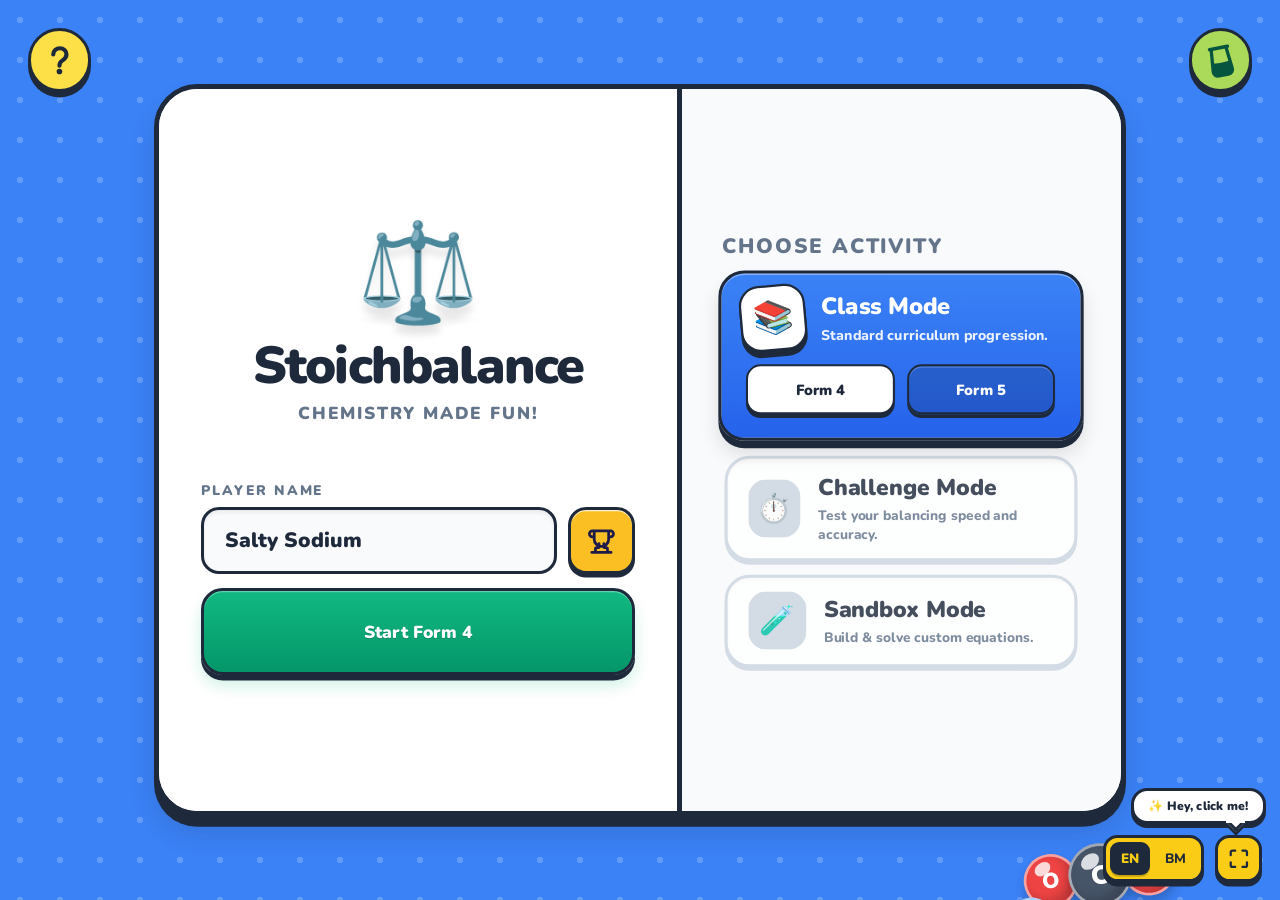
==== commit 612d288c: "Production release: Chemistry virtual keyboard numpad strict boundary containment across all screen " ====
--- a/index.html
+++ b/index.html
@@ -495,10 +495,10 @@
     </div>
 </div>
 <div id="sandbox-virtual-modal" style="display:none; position:fixed; top:0; left:0; width:100vw; height:100vh; background:rgba(15, 23, 42, 0.85); z-index:999999; justify-content:center; align-items:center; backdrop-filter:blur(8px);">
-    <div class="card" style="width:96vw; max-width:1600px; height:94vh; max-height:920px; display:flex; flex-direction:column; gap:12px; background:#ffffff; border:4px solid #8b5cf6; padding:20px 24px; border-radius:28px; box-shadow: 0 16px 36px rgba(0,0,0,0.25); position:relative; box-sizing:border-box;">
+    <div class="card vk-modal-card" id="sandbox-virtual-modal-card">
         
         <!-- Header (Presets removed as requested) -->
-        <div style="display:flex; justify-content:space-between; align-items:center; flex-wrap:wrap; gap:10px; padding-right:50px;">
+        <div class="vk-modal-header">
             <div style="display:flex; align-items:center; gap:10px;">
                 <span style="font-size:28px;">🧪</span>
                 <div>
@@ -511,9 +511,9 @@
         <button class="interactive" onclick="if(typeof playSound !== 'undefined') playSound('click'); document.getElementById('sandbox-virtual-modal').style.display='none';" style="position:absolute; top:18px; right:20px; background:#f1f5f9; border:3px solid #cbd5e1; color:#64748b; font-weight:900; border-radius:14px; cursor:pointer; font-size:24px; width:44px; height:44px; display:flex; justify-content:center; align-items:center;">&times;</button>
         
         <!-- Interactive Equation Display Row with In-Box Red Backspace, Red Clear & AI Generator Buttons -->
-        <div style="display:flex; align-items:center; gap:10px; width:100%; box-sizing:border-box;">
+        <div class="vk-equation-row">
             <!-- Main Equation Text Field with Integrated Red Backspace Button Inside -->
-            <div style="flex:1; position:relative; display:flex; align-items:center; min-height:56px; border:3.5px solid #8b5cf6; border-radius:18px; background:#f8fafc; box-shadow:inset 0 2px 6px rgba(0,0,0,0.06); padding:4px 8px 4px 18px; box-sizing:border-box;">
+            <div class="vk-equation-input-box">
                 <div id="vk-display" contenteditable="true" spellcheck="false" 
                     onkeydown="if(event.key==='Enter'){ event.preventDefault(); window.vkCheck(); }" 
                     oninput="window.updateVkKeypadState();" 
@@ -570,17 +570,17 @@
         <div id="vk-feedback" style="font-size:15px; font-weight:800; text-align:center; padding:7px 14px; border-radius:12px; display:none;"></div>
         
         <!-- Two-Column Layout: Periodic Table (Left) + Customized Equation Numpad (Right) -->
-        <div style="display:flex; gap:16px; flex:1; min-height:0; align-items:stretch;">
+        <div class="vk-two-col-layout">
             <!-- Left: Full 118-Element Interactive Periodic Table Grid -->
-            <div style="flex:3.7; min-width:0; display:flex; flex-direction:column; background:#ffffff; border:3.5px solid #cbd5e1; border-radius:20px; padding:10px; box-shadow:0 6px 0 #94a3b8; overflow:hidden;">
+            <div class="vk-pt-column">
                 <div id="vk-pt-grid" style="display:grid; grid-template-columns: repeat(18, minmax(0, 1fr)); grid-template-rows: repeat(9, minmax(0, 1fr)); gap:3px; width:100%; height:100%; align-items:stretch; justify-items:stretch;"></div>
             </div>
             
             <!-- Right: Sleek Neo-Brutalist Laboratory Control Keypad -->
-            <div style="flex:1.15; min-width:320px; max-width:380px; display:flex; flex-direction:column; justify-content:space-between; gap:6px; background:#ffffff; padding:10px 12px; border-radius:22px; border:3.5px solid #1e293b; box-shadow:0 8px 0 #1e293b; box-sizing:border-box;">
+            <div class="vk-right-panel">
                 <!-- Header with Enlarged Quick Tutorial Card Above Keypad -->
-                <div style="display:flex; flex-direction:column; gap:6px;">
-                    <div style="display:flex; justify-content:space-between; align-items:center; border-bottom:2px solid #e2e8f0; padding-bottom:4px;">
+                <div class="vk-guide-container">
+                    <div class="vk-guide-header">
                         <div style="display:flex; align-items:center; gap:7px;">
                             <span style="font-size:18px;">🧪</span>
                             <span style="font-size:13.5px; font-weight:900; color:#0f172a; text-transform:uppercase; letter-spacing:0.8px;" data-i18n="vk_tab_keypad">Lab Keypad</span>
@@ -589,39 +589,39 @@
                     </div>
 
                     <!-- Enlarged Quick Tutorial on How to Build an Equation -->
-                    <div style="background:#ffffff; border:3px solid #1e293b; border-radius:16px; padding:9px 12px; box-shadow:0 4px 0 #1e293b;">
-                        <div style="display:flex; align-items:center; gap:7px; font-weight:900; font-size:13px; color:#1e1b4b; text-transform:uppercase; letter-spacing:0.8px; margin-bottom:6px; border-bottom:2px dashed #e2e8f0; padding-bottom:5px;">
-                            <div style="width:22px; height:22px; border-radius:6px; background:#ede9fe; color:#6d28d9; border:2px solid #1e293b; display:flex; align-items:center; justify-content:center; box-shadow:0 2px 0 #1e293b; flex-shrink:0;">
-                                <svg viewBox="0 0 24 24" width="13" height="13" fill="none" stroke="currentColor" stroke-width="2.5" stroke-linecap="round" stroke-linejoin="round">
+                    <div class="vk-guide-card">
+                        <div style="display:flex; align-items:center; gap:7px; font-weight:900; font-size:13px; color:#1e1b4b; text-transform:uppercase; letter-spacing:0.8px; margin-bottom:5px; border-bottom:2px dashed #e2e8f0; padding-bottom:4px; flex-shrink:0;">
+                            <div style="width:20px; height:20px; border-radius:6px; background:#ede9fe; color:#6d28d9; border:2px solid #1e293b; display:flex; align-items:center; justify-content:center; box-shadow:0 2px 0 #1e293b; flex-shrink:0;">
+                                <svg viewBox="0 0 24 24" width="12" height="12" fill="none" stroke="currentColor" stroke-width="2.5" stroke-linecap="round" stroke-linejoin="round">
                                     <circle cx="12" cy="12" r="10"/>
                                     <line x1="12" y1="16" x2="12" y2="12"/>
                                     <line x1="12" y1="8" x2="12.01" y2="8"/>
                                 </svg>
                             </div>
-                            <span data-i18n="vk_guide_title">How to Build an Equation</span>
+                            <span data-i18n="vk_guide_title" class="vk-guide-title-text">How to Build an Equation</span>
                         </div>
-                        <div style="display:flex; flex-direction:column; gap:5px;">
-                            <div style="display:flex; align-items:flex-start; gap:7px; line-height:1.35;">
-                                <span style="background:#ede9fe; color:#6d28d9; border:2px solid #1e293b; font-weight:900; font-size:11px; width:20px; height:20px; border-radius:50%; display:flex; align-items:center; justify-content:center; flex-shrink:0; margin-top:1px;">1</span>
-                                <div style="font-size:12px; font-weight:700; color:#1e293b;">
+                        <div style="display:flex; flex-direction:column; gap:4px;">
+                            <div style="display:flex; align-items:flex-start; gap:6px; line-height:1.3;">
+                                <span class="vk-step-badge" style="background:#ede9fe; color:#6d28d9; border:2px solid #1e293b; font-weight:900; font-size:10.5px; width:18px; height:18px; border-radius:50%; display:flex; align-items:center; justify-content:center; flex-shrink:0; margin-top:1px;">1</span>
+                                <div class="vk-step-text" style="font-size:11.5px; font-weight:700; color:#1e293b;">
                                     <span style="color:#6d28d9; font-weight:900;" data-i18n="vk_step1_label">Pick Elements:</span> Tap the <b style="color:#4f46e5;">Periodic Table</b> or click <b style="color:#7c3aed;">Prof. Bunsen</b> above.
                                 </div>
                             </div>
-                            <div style="display:flex; align-items:flex-start; gap:7px; line-height:1.35;">
-                                <span style="background:#dbeafe; color:#1d4ed8; border:2px solid #1e293b; font-weight:900; font-size:11px; width:20px; height:20px; border-radius:50%; display:flex; align-items:center; justify-content:center; flex-shrink:0; margin-top:1px;">2</span>
-                                <div style="font-size:12px; font-weight:700; color:#1e293b;">
-                                    <span style="color:#1d4ed8; font-weight:900;" data-i18n="vk_step2_label">Add Operators:</span> Use <b style="background:#dbeafe; color:#1d4ed8; padding:1px 5px; border-radius:5px; border:1.5px solid #93c5fd;">+</b> and <b style="background:#d1fae5; color:#047857; padding:1px 5px; border-radius:5px; border:1.5px solid #6ee7b7;">→</b> to split reactants & products.
+                            <div style="display:flex; align-items:flex-start; gap:6px; line-height:1.3;">
+                                <span class="vk-step-badge" style="background:#dbeafe; color:#1d4ed8; border:2px solid #1e293b; font-weight:900; font-size:10.5px; width:18px; height:18px; border-radius:50%; display:flex; align-items:center; justify-content:center; flex-shrink:0; margin-top:1px;">2</span>
+                                <div class="vk-step-text" style="font-size:11.5px; font-weight:700; color:#1e293b;">
+                                    <span style="color:#1d4ed8; font-weight:900;" data-i18n="vk_step2_label">Add Operators:</span> Use <b style="background:#dbeafe; color:#1d4ed8; padding:1px 4px; border-radius:4px; border:1px solid #93c5fd;">+</b> and <b style="background:#d1fae5; color:#047857; padding:1px 4px; border-radius:4px; border:1px solid #6ee7b7;">→</b> to split reactants & products.
                                 </div>
                             </div>
-                            <div style="display:flex; align-items:flex-start; gap:7px; line-height:1.35;">
-                                <span style="background:#fef3c7; color:#b45309; border:2px solid #1e293b; font-weight:900; font-size:11px; width:20px; height:20px; border-radius:50%; display:flex; align-items:center; justify-content:center; flex-shrink:0; margin-top:1px;">3</span>
-                                <div style="font-size:12px; font-weight:700; color:#1e293b;">
+                            <div style="display:flex; align-items:flex-start; gap:6px; line-height:1.3;">
+                                <span class="vk-step-badge" style="background:#fef3c7; color:#b45309; border:2px solid #1e293b; font-weight:900; font-size:10.5px; width:18px; height:18px; border-radius:50%; display:flex; align-items:center; justify-content:center; flex-shrink:0; margin-top:1px;">3</span>
+                                <div class="vk-step-text" style="font-size:11.5px; font-weight:700; color:#1e293b;">
                                     <span style="color:#b45309; font-weight:900;" data-i18n="vk_step3_label">Check & Solve:</span> Tap <b style="color:#d97706;">Check Equation</b> to balance or auto-complete.
                                 </div>
                             </div>
-                            <div style="display:flex; align-items:flex-start; gap:7px; line-height:1.35;">
-                                <span style="background:#d1fae5; color:#047857; border:2px solid #1e293b; font-weight:900; font-size:11px; width:20px; height:20px; border-radius:50%; display:flex; align-items:center; justify-content:center; flex-shrink:0; margin-top:1px;">4</span>
-                                <div style="font-size:12px; font-weight:700; color:#1e293b;">
+                            <div style="display:flex; align-items:flex-start; gap:6px; line-height:1.3;">
+                                <span class="vk-step-badge" style="background:#d1fae5; color:#047857; border:2px solid #1e293b; font-weight:900; font-size:10.5px; width:18px; height:18px; border-radius:50%; display:flex; align-items:center; justify-content:center; flex-shrink:0; margin-top:1px;">4</span>
+                                <div class="vk-step-text" style="font-size:11.5px; font-weight:700; color:#1e293b;">
                                     <span style="color:#047857; font-weight:900;" data-i18n="vk_step4_label">Save to Play:</span> Tap <b style="color:#059669;">Save This Level</b> to store into your collection!
                                 </div>
                             </div>
@@ -630,35 +630,34 @@
                 </div>
 
                 <!-- Unified Keypad Block (Numbers & Operators tightly joined together) -->
-                <div style="display:flex; flex-direction:column; gap:4px; margin: 2px 0;">
+                <div class="vk-keypad-container">
                     <!-- Tactile 3D Numbers Grid -->
-                    <div style="display:grid; grid-template-columns: repeat(3, 1fr); gap:4px;">
-                        <button type="button" class="interactive vk-num-btn" onclick="window.vkType('7')" style="min-height:36px; font-size:19px;">7</button>
-                        <button type="button" class="interactive vk-num-btn" onclick="window.vkType('8')" style="min-height:36px; font-size:19px;">8</button>
-                        <button type="button" class="interactive vk-num-btn" onclick="window.vkType('9')" style="min-height:36px; font-size:19px;">9</button>
-                        <button type="button" class="interactive vk-num-btn" onclick="window.vkType('4')" style="min-height:36px; font-size:19px;">4</button>
-                        <button type="button" class="interactive vk-num-btn" onclick="window.vkType('5')" style="min-height:36px; font-size:19px;">5</button>
-                        <button type="button" class="interactive vk-num-btn" onclick="window.vkType('6')" style="min-height:36px; font-size:19px;">6</button>
-                        <button type="button" class="interactive vk-num-btn" onclick="window.vkType('1')" style="min-height:36px; font-size:19px;">1</button>
-                        <button type="button" class="interactive vk-num-btn" onclick="window.vkType('2')" style="min-height:36px; font-size:19px;">2</button>
-                        <button type="button" class="interactive vk-num-btn" onclick="window.vkType('3')" style="min-height:36px; font-size:19px;">3</button>
-                        <button type="button" class="interactive vk-num-btn vk-paren-btn" onclick="window.vkType('(')" style="min-height:36px; font-size:19px;">(</button>
-                        <button type="button" class="interactive vk-num-btn" onclick="window.vkType('0')" style="min-height:36px; font-size:19px;">0</button>
-                        <button type="button" class="interactive vk-num-btn vk-paren-btn" onclick="window.vkType(')')" style="min-height:36px; font-size:19px;">)</button>
+                    <div class="vk-keypad-grid">
+                        <button type="button" class="interactive vk-num-btn" onclick="window.vkType('7')">7</button>
+                        <button type="button" class="interactive vk-num-btn" onclick="window.vkType('8')">8</button>
+                        <button type="button" class="interactive vk-num-btn" onclick="window.vkType('9')">9</button>
+                        <button type="button" class="interactive vk-num-btn" onclick="window.vkType('4')">4</button>
+                        <button type="button" class="interactive vk-num-btn" onclick="window.vkType('5')">5</button>
+                        <button type="button" class="interactive vk-num-btn" onclick="window.vkType('6')">6</button>
+                        <button type="button" class="interactive vk-num-btn" onclick="window.vkType('1')">1</button>
+                        <button type="button" class="interactive vk-num-btn" onclick="window.vkType('2')">2</button>
+                        <button type="button" class="interactive vk-num-btn" onclick="window.vkType('3')">3</button>
+                        <button type="button" class="interactive vk-num-btn vk-paren-btn" onclick="window.vkType('(')">(</button>
+                        <button type="button" class="interactive vk-num-btn" onclick="window.vkType('0')">0</button>
+                        <button type="button" class="interactive vk-num-btn vk-paren-btn" onclick="window.vkType(')')">)</button>
                     </div>
 
                     <!-- Operators Row directly below numbers (+ Plus, → Yields, and Red Clear Button matching top style) -->
-                    <div style="display:grid; grid-template-columns: 1fr 1fr 1fr; gap:4px;">
-                        <button type="button" class="interactive vk-op-btn vk-op-plus" onclick="window.vkType('+')" title="Add Plus Operator" style="min-height:40px; border:2.5px solid #1e293b; border-radius:12px; box-shadow:0 3px 0 #1e293b;">
+                    <div class="vk-op-grid">
+                        <button type="button" class="interactive vk-op-btn vk-op-plus" onclick="window.vkType('+')" title="Add Plus Operator">
                             <span style="font-size:16px; line-height:1; font-weight:900;">+</span>
-                            <span style="font-size:12px; font-weight:900;" data-i18n="vk_btn_plus">Plus</span>
+                            <span data-i18n="vk_btn_plus">Plus</span>
                         </button>
-                        <button type="button" class="interactive vk-op-btn vk-op-arrow" id="vk-arrow-btn" onclick="window.vkType('->')" title="Add Reaction Yields Arrow" style="min-height:40px; border:2.5px solid #1e293b; border-radius:12px; box-shadow:0 3px 0 #1e293b;">
+                        <button type="button" class="interactive vk-op-btn vk-op-arrow" id="vk-arrow-btn" onclick="window.vkType('->')" title="Add Reaction Yields Arrow">
                             <span style="font-size:18px; line-height:1; font-weight:900;">→</span>
-                            <span style="font-size:12px; font-weight:900;" data-i18n="vk_btn_yields">Yields</span>
+                            <span data-i18n="vk_btn_yields">Yields</span>
                         </button>
-                        <button type="button" class="interactive vk-op-btn" onclick="window.vkClear()" 
-                            style="min-height:40px; padding:0 6px; background:#fee2e2; border:2.5px solid #1e293b; color:#dc2626; border-radius:12px; box-shadow:0 3px 0 #991b1b; cursor:pointer; display:flex; align-items:center; justify-content:center; gap:6px; font-size:13px; font-weight:900; transition:all 0.1s;" 
+                        <button type="button" class="interactive vk-op-btn vk-clear-btn" onclick="window.vkClear()" 
                             title="Clear entire equation">
                             <svg viewBox="0 0 24 24" width="16" height="16" fill="none" stroke="currentColor" stroke-width="2.5" stroke-linecap="round" stroke-linejoin="round">
                                 <polyline points="3 6 5 6 21 6"/>
@@ -672,10 +671,10 @@
                 </div>
 
                 <!-- Dynamic Morphing Check / Save Action Button -->
-                <div style="display:flex; flex-direction:column; gap:4px; margin-top:2px;">
+                <div class="vk-action-wrapper">
                     <button type="button" id="vk-check-btn" class="interactive vk-solve-btn" onclick="window.onVkMainBtnClick()" 
                         data-mode="check"
-                        style="display:none; background:#f59e0b; color:#1e1b4b; border:3px solid #1e293b; border-radius:14px; font-size:14.5px; font-weight:900; box-shadow:0 4px 0 #1e293b; padding:11px; cursor:pointer; align-items:center; justify-content:center; gap:8px; transition:all 0.12s;" 
+                        style="display:none;" 
                         title="Check, solve, or let AI auto-complete your reaction">
                         <svg viewBox="0 0 24 24" width="19" height="19" fill="none" stroke="currentColor" stroke-width="2.5" stroke-linecap="round" stroke-linejoin="round">
                             <path d="M22 11.08V12a10 10 0 1 1-5.93-9.14"/>
@@ -962,99 +961,213 @@
     border-color: #7c3aed;
     transform: translateY(-2px);
 }
-.vk-num-btn {
+/* Chemistry Virtual Modal & Neo-Brutalist Layout */
+.vk-modal-card {
+    width: 96vw;
+    max-width: 1600px;
+    height: 94vh;
+    max-height: 920px;
+    display: flex;
+    flex-direction: column;
+    gap: 10px;
     background: #ffffff;
-    color: #0f172a;
-    border: 3px solid #cbd5e1;
-    border-radius: 12px;
-    font-size: 20px;
-    font-weight: 900;
-    cursor: pointer;
-    box-shadow: 0 3px 0 #94a3b8;
+    border: 4px solid #8b5cf6;
+    padding: 16px 22px;
+    border-radius: 28px;
+    box-shadow: 0 16px 36px rgba(0, 0, 0, 0.25);
+    position: relative;
+    box-sizing: border-box;
+    overflow: hidden;
+}
+
+.vk-modal-header {
+    display: flex;
+    justify-content: space-between;
+    align-items: center;
+    flex-wrap: wrap;
+    gap: 8px;
+    padding-right: 50px;
+    flex-shrink: 0;
+}
+
+.vk-equation-row {
     display: flex;
     align-items: center;
-    justify-content: center;
-    min-height: 42px;
-    transition: all 0.12s ease;
-}
-.vk-num-btn:hover {
-    background: #f8fafc;
-    border-color: #94a3b8;
-    transform: translateY(-2px);
-    box-shadow: 0 5px 0 #64748b;
-}
-.vk-num-btn:active {
-    transform: translateY(2px);
-    box-shadow: 0 1px 0 #64748b;
-}
-.vk-action-btn {
-    color: white;
-    font-weight: 900;
-    border: none;
-    border-radius: 12px;
-    cursor: pointer;
+    gap: 10px;
+    width: 100%;
+    box-sizing: border-box;
+    flex-shrink: 0;
+}
+
+.vk-equation-input-box {
+    flex: 1;
+    position: relative;
     display: flex;
     align-items: center;
-    justify-content: center;
-    transition: all 0.12s ease;
-}
-.vk-action-btn:hover {
-    transform: translateY(-2px);
-    filter: brightness(1.05);
-}
-.vk-action-btn:active {
-    transform: translateY(2px);
-}
-
+    min-height: 52px;
+    border: 3.5px solid #8b5cf6;
+    border-radius: 18px;
+    background: #f8fafc;
+    box-shadow: inset 0 2px 6px rgba(0,0,0,0.06);
+    padding: 4px 8px 4px 18px;
+    box-sizing: border-box;
+}
+
+.vk-two-col-layout {
+    display: flex;
+    gap: 14px;
+    flex: 1;
+    min-height: 0;
+    align-items: stretch;
+    overflow: hidden;
+}
+
+.vk-pt-column {
+    flex: 3.7;
+    min-width: 0;
+    min-height: 0;
+    display: flex;
+    flex-direction: column;
+    background: #ffffff;
+    border: 3.5px solid #cbd5e1;
+    border-radius: 20px;
+    padding: 10px;
+    box-shadow: 0 6px 0 #94a3b8;
+    overflow: hidden;
+}
+
+.vk-right-panel {
+    flex: 1.15;
+    min-width: 290px;
+    max-width: 380px;
+    min-height: 0;
+    display: flex;
+    flex-direction: column;
+    justify-content: space-between;
+    gap: 6px;
+    background: #ffffff;
+    padding: 10px 12px;
+    border-radius: 22px;
+    border: 3.5px solid #1e293b;
+    box-shadow: 0 6px 0 #1e293b;
+    box-sizing: border-box;
+    overflow: hidden;
+}
+
+.vk-guide-container {
+    display: flex;
+    flex-direction: column;
+    gap: 5px;
+    min-height: 0;
+    flex: 1 1 auto;
+    overflow: hidden;
+}
+
+.vk-guide-card {
+    background: #ffffff;
+    border: 2.5px solid #1e293b;
+    border-radius: 14px;
+    padding: 8px 10px;
+    box-shadow: 0 3px 0 #1e293b;
+    overflow-y: auto;
+    min-height: 0;
+    flex: 1 1 auto;
+    scrollbar-width: thin;
+    scrollbar-color: #cbd5e1 transparent;
+}
+.vk-guide-card::-webkit-scrollbar {
+    width: 4px;
+}
+.vk-guide-card::-webkit-scrollbar-thumb {
+    background: #cbd5e1;
+    border-radius: 4px;
+}
+
+.vk-keypad-container {
+    display: flex;
+    flex-direction: column;
+    gap: 4px;
+    margin: 0;
+    flex-shrink: 0;
+}
+
+.vk-keypad-grid {
+    display: grid;
+    grid-template-columns: repeat(3, 1fr);
+    gap: 4px;
+    flex-shrink: 0;
+}
+
+.vk-op-grid {
+    display: grid;
+    grid-template-columns: 1fr 1fr 1fr;
+    gap: 4px;
+    flex-shrink: 0;
+}
+
+.vk-action-wrapper {
+    display: flex;
+    flex-direction: column;
+    gap: 4px;
+    margin-top: 0;
+    flex-shrink: 0;
+}
+
+/* Tactile 3D Buttons */
 .vk-num-btn {
     background: #f8fafc;
     color: #0f172a;
     border: 2.5px solid #1e293b;
     border-radius: 12px;
-    font-size: 22px;
+    font-size: clamp(14px, 2.2vh, 20px);
     font-weight: 900;
     cursor: pointer;
-    box-shadow: 0 4px 0 #1e293b;
+    box-shadow: 0 3.5px 0 #1e293b;
     display: flex;
     align-items: center;
     justify-content: center;
-    min-height: 44px;
+    height: clamp(28px, 4.4vh, 40px);
+    min-height: 0;
     transition: all 0.1s ease;
+    box-sizing: border-box;
 }
 .vk-num-btn:hover {
     background: #ffffff;
     transform: translateY(-2px);
-    box-shadow: 0 6px 0 #1e293b;
+    box-shadow: 0 5px 0 #1e293b;
 }
 .vk-num-btn:active {
-    transform: translateY(3px);
+    transform: translateY(2px);
     box-shadow: 0 1px 0 #1e293b;
 }
 .vk-paren-btn {
     background: #ede9fe !important;
     color: #5b21b6 !important;
 }
+
 .vk-op-btn {
     border: 2.5px solid #1e293b;
     border-radius: 12px;
-    font-size: 16px;
+    font-size: clamp(11px, 1.6vh, 13px);
     font-weight: 900;
-    box-shadow: 0 4px 0 #1e293b;
-    min-height: 42px;
+    box-shadow: 0 3.5px 0 #1e293b;
+    height: clamp(30px, 4.6vh, 40px);
+    min-height: 0;
     cursor: pointer;
     display: flex;
     align-items: center;
     justify-content: center;
-    gap: 5px;
+    gap: 4px;
     transition: all 0.1s ease;
+    box-sizing: border-box;
 }
 .vk-op-btn:hover {
     filter: brightness(1.08);
     transform: translateY(-2px);
-    box-shadow: 0 6px 0 #1e293b;
+    box-shadow: 0 5px 0 #1e293b;
 }
 .vk-op-btn:active {
-    transform: translateY(3px);
+    transform: translateY(2px);
     box-shadow: 0 1px 0 #1e293b;
 }
 .vk-op-plus {
@@ -1064,71 +1177,193 @@
 .vk-op-arrow {
     background: #10b981;
     color: #ffffff;
-    gap: 4px;
-}
-.vk-op-backspace {
-    background: #ffe4e6;
-    color: #9f1239;
-    min-height: 42px;
-    font-size: 14px;
-    gap: 4px;
-}
-.vk-op-backspace:hover {
+}
+.vk-clear-btn {
+    background: #fee2e2;
+    color: #dc2626;
+    box-shadow: 0 3.5px 0 #991b1b;
+}
+.vk-clear-btn:hover {
     background: #fecdd3;
-}
+    box-shadow: 0 5px 0 #991b1b;
+}
+.vk-clear-btn:active {
+    box-shadow: 0 1px 0 #991b1b;
+}
+
 .vk-solve-btn {
     background: #f59e0b;
     color: #1e1b4b;
     border: 2.5px solid #1e293b;
     border-radius: 14px;
-    font-size: 14px;
+    font-size: clamp(12px, 1.8vh, 14.5px);
     font-weight: 900;
-    box-shadow: 0 4px 0 #1e293b;
-    padding: 11px;
+    box-shadow: 0 3.5px 0 #1e293b;
+    height: clamp(32px, 5vh, 44px);
+    min-height: 0;
+    padding: 0 10px;
     cursor: pointer;
     transition: all 0.1s ease;
+    box-sizing: border-box;
+    display: flex;
+    align-items: center;
+    justify-content: center;
 }
 .vk-solve-btn:hover {
     background: #fbbf24;
     transform: translateY(-2px);
-    box-shadow: 0 6px 0 #1e293b;
+    box-shadow: 0 5px 0 #1e293b;
 }
 .vk-solve-btn:active {
-    transform: translateY(3px);
+    transform: translateY(2px);
     box-shadow: 0 1px 0 #1e293b;
 }
+
 .vk-launch-action-btn {
     background: #10b981;
     color: #ffffff;
-    border: 3px solid #1e293b;
-    border-radius: 16px;
-    font-size: 16px;
+    border: 2.5px solid #1e293b;
+    border-radius: 14px;
+    font-size: 15px;
     font-weight: 900;
-    box-shadow: 0 5px 0 #1e293b;
-    padding: 13px;
+    box-shadow: 0 4px 0 #1e293b;
+    padding: 10px;
     cursor: pointer;
     animation: pulse 1s infinite;
 }
+
 .vk-save-action-btn {
     background: #7c3aed;
     color: #ffffff;
-    border: 3.5px solid #1e293b;
-    border-radius: 16px;
-    font-size: 16px;
+    border: 2.5px solid #1e293b;
+    border-radius: 14px;
+    font-size: 14px;
     font-weight: 900;
-    box-shadow: 0 6px 0 #4c1d95;
-    padding: 15px;
+    box-shadow: 0 4px 0 #4c1d95;
+    padding: 10px;
     cursor: pointer;
-    transition: all 0.12s ease;
-}
-.vk-save-action-btn:hover {
-    background: #6d28d9;
-    transform: translateY(-2px);
-    box-shadow: 0 8px 0 #4c1d95;
-}
-.vk-save-action-btn:active {
-    transform: translateY(4px);
-    box-shadow: 0 2px 0 #4c1d95;
+}
+
+/* Responsive Adaptive Heights for Virtual Keyboard Modal */
+@media (max-height: 780px) {
+    .vk-modal-card {
+        padding: 10px 14px !important;
+        gap: 6px !important;
+        border-radius: 20px !important;
+    }
+    .vk-modal-header h3 {
+        font-size: 18px !important;
+    }
+    .vk-modal-header p {
+        font-size: 11px !important;
+    }
+    .vk-equation-input-box {
+        min-height: 44px !important;
+        padding: 2px 6px 2px 14px !important;
+    }
+    #vk-display {
+        font-size: 22px !important;
+    }
+    .vk-backspace-btn {
+        height: 36px !important;
+        padding: 0 10px !important;
+        font-size: 11.5px !important;
+    }
+    .btn-prof-bunsen {
+        height: 44px !important;
+        padding: 0 14px !important;
+        font-size: 12.5px !important;
+    }
+    .vk-right-panel {
+        padding: 6px 8px !important;
+        border-radius: 16px !important;
+        gap: 4px !important;
+    }
+    .vk-guide-card {
+        padding: 5px 8px !important;
+    }
+    .vk-guide-title-text {
+        font-size: 11px !important;
+    }
+    .vk-step-text {
+        font-size: 10.5px !important;
+        line-height: 1.25 !important;
+    }
+    .vk-step-badge {
+        width: 17px !important;
+        height: 17px !important;
+        font-size: 9.5px !important;
+    }
+    .vk-num-btn {
+        height: clamp(26px, 4vh, 34px) !important;
+        font-size: clamp(13px, 2vh, 17px) !important;
+        border-radius: 8px !important;
+        box-shadow: 0 2px 0 #1e293b !important;
+    }
+    .vk-op-btn {
+        height: clamp(28px, 4.2vh, 34px) !important;
+        font-size: clamp(10px, 1.5vh, 12px) !important;
+        border-radius: 8px !important;
+        box-shadow: 0 2px 0 #1e293b !important;
+    }
+    .vk-solve-btn {
+        height: clamp(30px, 4.5vh, 38px) !important;
+        font-size: clamp(11.5px, 1.6vh, 13px) !important;
+        border-radius: 10px !important;
+    }
+}
+
+@media (max-height: 620px) {
+    .vk-modal-card {
+        padding: 6px 10px !important;
+        gap: 4px !important;
+        border-width: 3px !important;
+    }
+    .vk-modal-header h3 {
+        font-size: 15px !important;
+    }
+    .vk-modal-header p {
+        display: none !important;
+    }
+    .vk-equation-input-box {
+        min-height: 38px !important;
+    }
+    #vk-display {
+        font-size: 18px !important;
+    }
+    .vk-backspace-btn {
+        height: 30px !important;
+    }
+    .btn-prof-bunsen {
+        height: 38px !important;
+    }
+    .vk-two-col-layout {
+        gap: 8px !important;
+    }
+    .vk-right-panel {
+        padding: 4px 6px !important;
+        gap: 3px !important;
+        border-width: 2.5px !important;
+    }
+    .vk-guide-card {
+        max-height: 80px !important;
+        padding: 4px 6px !important;
+    }
+    .vk-num-btn {
+        height: 25px !important;
+        font-size: 13px !important;
+        box-shadow: 0 1.5px 0 #1e293b !important;
+    }
+    .vk-op-btn {
+        height: 27px !important;
+        font-size: 10.5px !important;
+        box-shadow: 0 1.5px 0 #1e293b !important;
+    }
+    .vk-solve-btn {
+        height: 28px !important;
+        font-size: 11px !important;
+        padding: 0 6px !important;
+    }
 }
 .ai-chip {
     background: #f1f5f9;
@@ -1251,114 +1486,7 @@
     filter: brightness(1.2) !important;
 }
 
-.vk-num-btn {
-    background: #f8fafc;
-    color: #0f172a;
-    border: 2.5px solid #1e293b;
-    border-radius: 12px;
-    font-size: 22px;
-    font-weight: 900;
-    cursor: pointer;
-    box-shadow: 0 4px 0 #1e293b;
-    display: flex;
-    align-items: center;
-    justify-content: center;
-    min-height: 44px;
-    transition: all 0.1s ease;
-}
-.vk-num-btn:hover {
-    background: #ffffff;
-    transform: translateY(-2px);
-    box-shadow: 0 6px 0 #1e293b;
-}
-.vk-num-btn:active {
-    transform: translateY(3px);
-    box-shadow: 0 1px 0 #1e293b;
-}
-.vk-paren-btn {
-    background: #ede9fe !important;
-    color: #5b21b6 !important;
-}
-.vk-op-btn {
-    border: 2.5px solid #1e293b;
-    border-radius: 12px;
-    font-size: 16px;
-    font-weight: 900;
-    box-shadow: 0 4px 0 #1e293b;
-    min-height: 42px;
-    cursor: pointer;
-    display: flex;
-    align-items: center;
-    justify-content: center;
-    transition: all 0.1s ease;
-}
-.vk-op-btn:hover {
-    filter: brightness(1.08);
-    transform: translateY(-2px);
-    box-shadow: 0 6px 0 #1e293b;
-}
-.vk-op-btn:active {
-    transform: translateY(3px);
-    box-shadow: 0 1px 0 #1e293b;
-}
-.vk-op-plus {
-    background: #3b82f6;
-    color: #ffffff;
-}
-.vk-op-arrow {
-    background: #10b981;
-    color: #ffffff;
-}
-.vk-op-backspace {
-    background: #fee2e2;
-    color: #991b1b;
-    min-height: 38px;
-    font-size: 14px;
-}
-.vk-solve-btn {
-    background: #f59e0b;
-    color: #1e1b4b;
-    border: 2.5px solid #1e293b;
-    border-radius: 14px;
-    font-size: 14px;
-    font-weight: 900;
-    box-shadow: 0 4px 0 #1e293b;
-    padding: 11px;
-    cursor: pointer;
-    transition: all 0.1s ease;
-}
-.vk-solve-btn:hover {
-    background: #fbbf24;
-    transform: translateY(-2px);
-    box-shadow: 0 6px 0 #1e293b;
-}
-.vk-solve-btn:active {
-    transform: translateY(3px);
-    box-shadow: 0 1px 0 #1e293b;
-}
-.vk-launch-action-btn {
-    background: #10b981;
-    color: #ffffff;
-    border: 2.5px solid #1e293b;
-    border-radius: 14px;
-    font-size: 15px;
-    font-weight: 900;
-    box-shadow: 0 5px 0 #1e293b;
-    padding: 12px;
-    cursor: pointer;
-    animation: pulse 1s infinite;
-}
-.vk-save-action-btn {
-    background: #8b5cf6;
-    color: #ffffff;
-    border: 2.5px solid #1e293b;
-    border-radius: 14px;
-    font-size: 14px;
-    font-weight: 900;
-    box-shadow: 0 4px 0 #1e293b;
-    padding: 10px;
-    cursor: pointer;
-}
+
 .ai-chip {
     background: #f1f5f9;
     color: #334155;
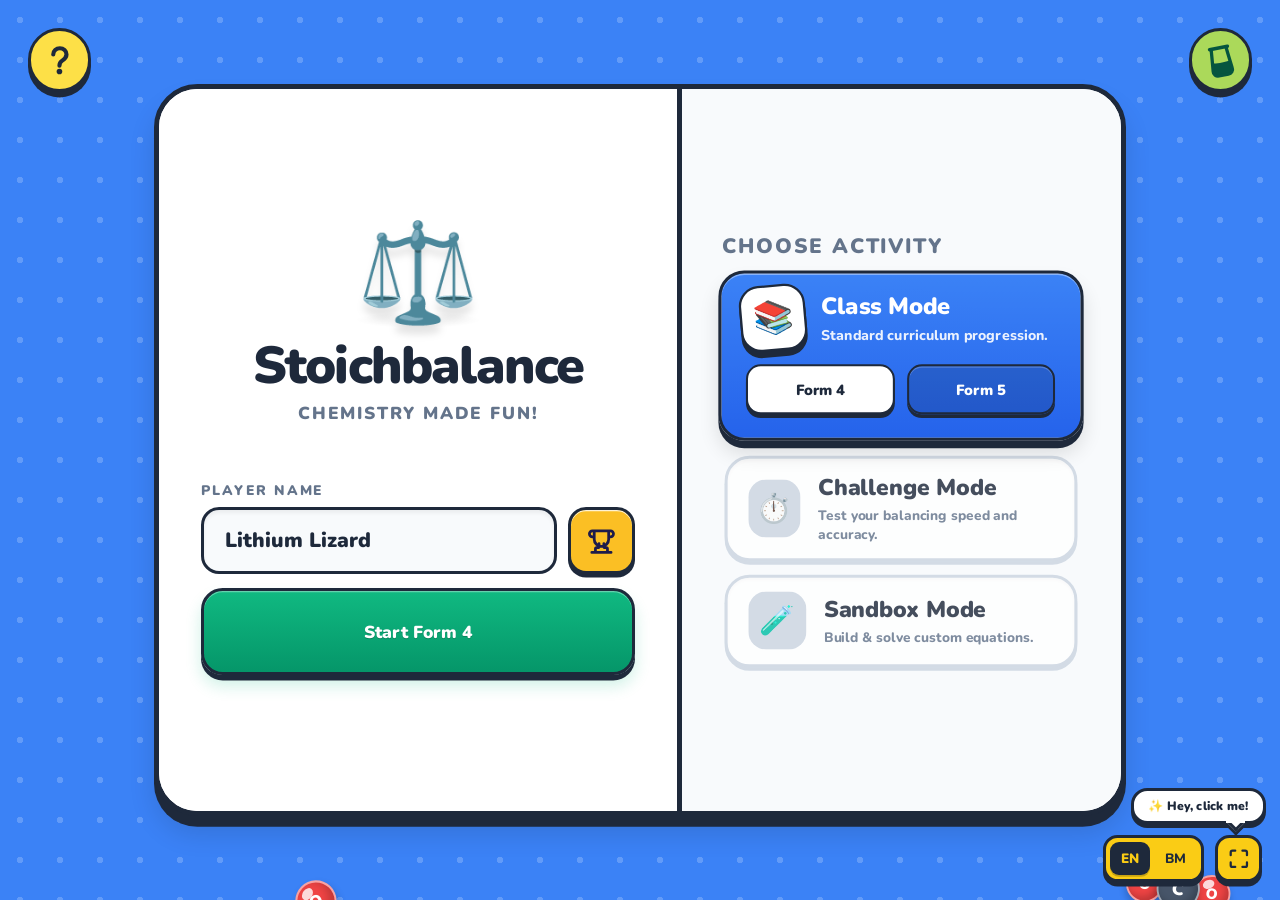
==== commit 8f25e782: "Production release: Snug auto-fitting equation builder guide card and robust keypad containment ()" ====
--- a/index.html
+++ b/index.html
@@ -1059,7 +1059,7 @@
     flex-direction: column;
     gap: 5px;
     min-height: 0;
-    flex: 1 1 auto;
+    flex: 0 0 auto;
     overflow: hidden;
 }
 
@@ -1071,7 +1071,8 @@
     box-shadow: 0 3px 0 #1e293b;
     overflow-y: auto;
     min-height: 0;
-    flex: 1 1 auto;
+    flex: 0 0 auto;
+    height: auto;
     scrollbar-width: thin;
     scrollbar-color: #cbd5e1 transparent;
 }
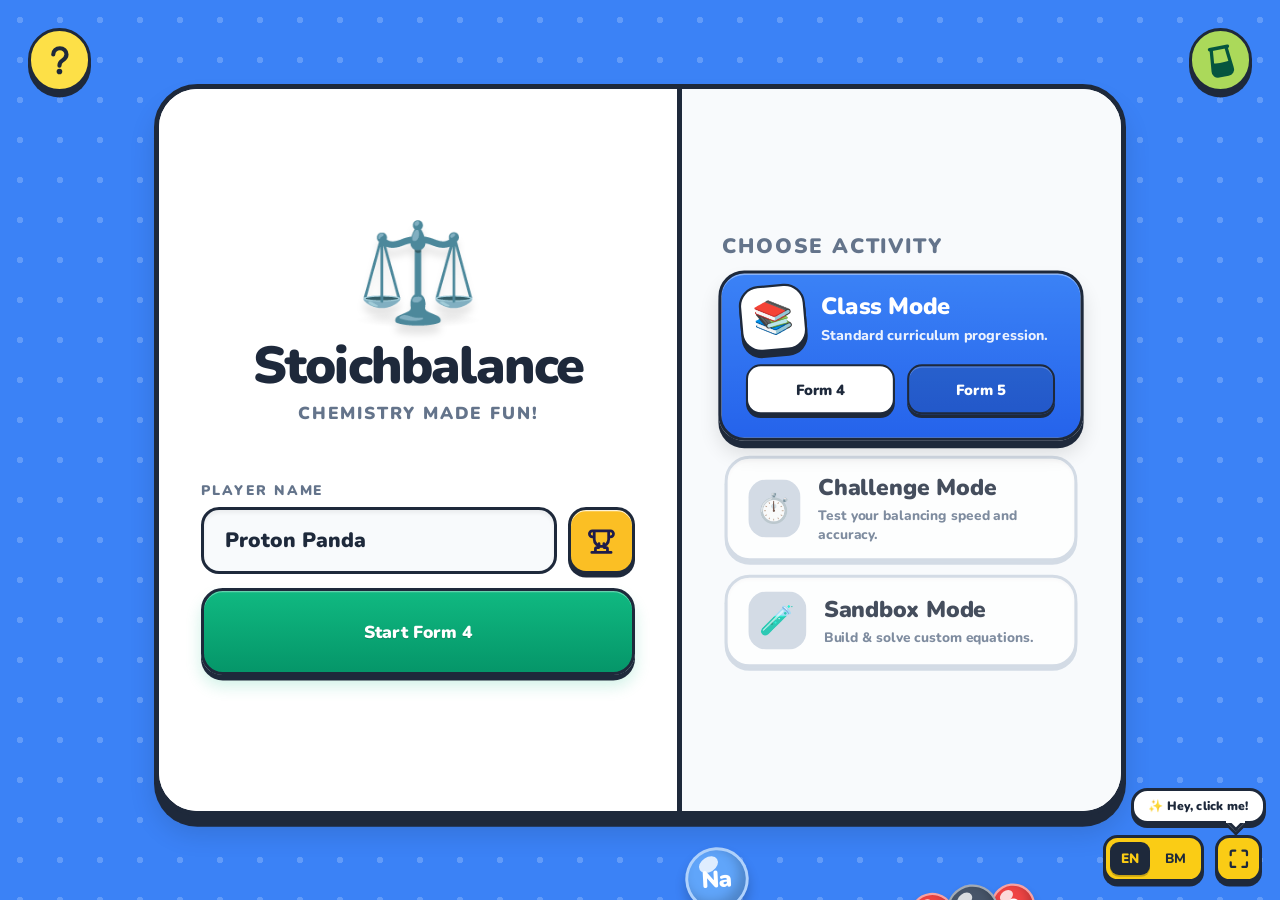
==== commit 995594eb: "feat(security): implement proxy defenses (CWE-798, CWE-770, CWE-20) and dual persona routing" ====
--- a/index.html
+++ b/index.html
@@ -1,2613 +1,2613 @@
-<!DOCTYPE html>
-<html lang="en">
-<head>
-    <link rel="icon" href="data:,">
-    <meta charset="UTF-8">
-    <meta name="viewport" content="width=device-width, initial-scale=1.0, maximum-scale=1.0, user-scalable=no">
-    <title>Stoichbalance - Fun Chemistry UI</title>
-    <link href="https://fonts.googleapis.com/css2?family=Nunito:wght@700;800;900&display=swap" rel="stylesheet">
-    <link rel="stylesheet" href="css/levels.css?v=1792981377">
-    <link rel="stylesheet" href="css/style.css?v=1793787661">
-    <script src="js/translations.js"></script>
-    <script src="js/audio_assets.js"></script>
-    <!-- EXPERIMENTAL DEPTH LAYER (Remove to revert) -->
-    <link rel="stylesheet" href="css/experimental_depth.css">
-
-<script>
-// Unified Audio Engine and Page Transitions
-const AudioCtxClass = window.AudioContext || window.webkitAudioContext;
-let audioCtx = null;
-
-window.initAudio = function() {
-    if (!audioCtx) {
-        audioCtx = new AudioCtxClass();
-        window.audioCtx = audioCtx;
-    }
-    if (audioCtx.state === 'suspended') {
-        audioCtx.resume();
-    }
-    return audioCtx;
-};
-
-// Ensure audio context is unlocked on first interaction anywhere
-const audioUnlockEvents = ['click', 'pointerdown', 'touchstart', 'mousedown', 'keydown'];
-audioUnlockEvents.forEach(evt => {
-    document.addEventListener(evt, () => {
-        window.initAudio();
-    }, {passive: true, once: false});
-});
-
-window.playSound = function(type) {
-    if (!audioCtx) window.initAudio();
-    if (audioCtx && audioCtx.state === 'suspended') {
-        audioCtx.resume();
-    }
-    
-    try {
-        const osc = audioCtx.createOscillator();
-        const gainNode = audioCtx.createGain();
-        osc.connect(gainNode);
-        gainNode.connect(audioCtx.destination);
-        
-        if (type === 'start') {
-            if (window.__AUDIO_ASSETS && window.__AUDIO_ASSETS.start) {
-                try {
-                    const audio = new Audio(window.__AUDIO_ASSETS.start);
-                    audio.volume = 0.85;
-                    audio.play().catch(e => console.warn("HTML5 audio playback notice:", e));
-                } catch(e){}
-            }
-            // Rich, resonant laboratory power-on chord (C4, G4, C5, E5)
-            const t0 = audioCtx.currentTime;
-            const chord = [261.63, 392.00, 523.25, 659.25];
-            chord.forEach((freq, idx) => {
-                const noteOsc = audioCtx.createOscillator();
-                const noteGain = audioCtx.createGain();
-                noteOsc.type = idx < 2 ? 'triangle' : 'sine';
-                noteOsc.frequency.setValueAtTime(freq, t0 + idx * 0.035);
-                noteGain.gain.setValueAtTime(0.001, t0 + idx * 0.035);
-                noteGain.gain.linearRampToValueAtTime(0.32, t0 + idx * 0.035 + 0.02);
-                noteGain.gain.exponentialRampToValueAtTime(0.001, t0 + idx * 0.035 + 0.38);
-                noteOsc.connect(noteGain);
-                noteGain.connect(audioCtx.destination);
-                noteOsc.start(t0 + idx * 0.035);
-                noteOsc.stop(t0 + idx * 0.035 + 0.38);
-            });
-            return;
-        } else if (type === 'retro-select' || type === 'level-launch') {
-            if (window.__AUDIO_ASSETS && window.__AUDIO_ASSETS.retroSelect) {
-                try {
-                    const audio = new Audio(window.__AUDIO_ASSETS.retroSelect);
-                    audio.volume = 0.85;
-                    audio.play().catch(e => console.warn("HTML5 audio playback notice:", e));
-                } catch(e){}
-            }
-            // Completely unique arcade level-launch ascending sparkle chime (F5 -> A5 -> C6 -> E6 glide)
-            const t0 = audioCtx.currentTime;
-            const arpeggio = [698.46, 880.00, 1046.50, 1318.51];
-            arpeggio.forEach((freq, idx) => {
-                const o = audioCtx.createOscillator();
-                const g = audioCtx.createGain();
-                o.type = idx === 3 ? 'sine' : 'triangle';
-                o.frequency.setValueAtTime(freq, t0 + idx * 0.045);
-                if (idx === 3) {
-                    o.frequency.exponentialRampToValueAtTime(1760.0, t0 + idx * 0.045 + 0.22);
-                }
-                g.gain.setValueAtTime(0.001, t0 + idx * 0.045);
-                g.gain.linearRampToValueAtTime(0.36, t0 + idx * 0.045 + 0.015);
-                g.gain.exponentialRampToValueAtTime(0.001, t0 + idx * 0.045 + 0.28);
-                o.connect(g);
-                g.connect(audioCtx.destination);
-                o.start(t0 + idx * 0.045);
-                o.stop(t0 + idx * 0.045 + 0.28);
-            });
-            return;
-        } else if (type === 'select') {
-            // Warm tactile wooden marimba tap
-            osc.type = 'sine';
-            osc.frequency.setValueAtTime(480, audioCtx.currentTime);
-            osc.frequency.exponentialRampToValueAtTime(320, audioCtx.currentTime + 0.08);
-            gainNode.gain.setValueAtTime(0.001, audioCtx.currentTime);
-            gainNode.gain.linearRampToValueAtTime(0.15, audioCtx.currentTime + 0.01);
-            gainNode.gain.exponentialRampToValueAtTime(0.001, audioCtx.currentTime + 0.08);
-            osc.start();
-            osc.stop(audioCtx.currentTime + 0.08);
-        } else if (type === 'swoosh') {
-            // "expandinga nd collasping ethe element tray and teh prf beaker, it shoudl have a swoosh sound instead"
-            // Simulate swoosh with a fast filtered noise burst or a rapid low sine sweep
-            osc.type = 'sine';
-            osc.frequency.setValueAtTime(100, audioCtx.currentTime);
-            osc.frequency.exponentialRampToValueAtTime(400, audioCtx.currentTime + 0.15);
-            gainNode.gain.setValueAtTime(0, audioCtx.currentTime);
-            gainNode.gain.linearRampToValueAtTime(0.3, audioCtx.currentTime + 0.05);
-            gainNode.gain.linearRampToValueAtTime(0, audioCtx.currentTime + 0.2);
-            osc.start();
-            osc.stop(audioCtx.currentTime + 0.2);
-        } else if (type === 'drop') {
-            // "change teh audio of adding stuff n to teh drop box" - plop sound
-            osc.type = 'sine';
-            osc.frequency.setValueAtTime(200, audioCtx.currentTime);
-            osc.frequency.exponentialRampToValueAtTime(800, audioCtx.currentTime + 0.05);
-            gainNode.gain.setValueAtTime(0.3, audioCtx.currentTime);
-            gainNode.gain.exponentialRampToValueAtTime(0.01, audioCtx.currentTime + 0.1);
-            osc.start();
-            osc.stop(audioCtx.currentTime + 0.1);
-        } else if (type === 'remove') {
-            // "removing them" - reverse plop
-            osc.type = 'sine';
-            osc.frequency.setValueAtTime(800, audioCtx.currentTime);
-            osc.frequency.exponentialRampToValueAtTime(200, audioCtx.currentTime + 0.05);
-            gainNode.gain.setValueAtTime(0.3, audioCtx.currentTime);
-            gainNode.gain.exponentialRampToValueAtTime(0.01, audioCtx.currentTime + 0.1);
-            osc.start();
-            osc.stop(audioCtx.currentTime + 0.1);
-        } else if (type === 'trash') {
-            osc.type = 'sawtooth';
-            osc.frequency.setValueAtTime(200, audioCtx.currentTime);
-            osc.frequency.exponentialRampToValueAtTime(50, audioCtx.currentTime + 0.2);
-            gainNode.gain.setValueAtTime(0.3, audioCtx.currentTime);
-            gainNode.gain.exponentialRampToValueAtTime(0.01, audioCtx.currentTime + 0.2);
-            osc.start();
-            osc.stop(audioCtx.currentTime + 0.2);
-        } else if (type === 'success') {
-            osc.type = 'sine';
-            osc.frequency.setValueAtTime(523.25, audioCtx.currentTime); // C5
-            osc.frequency.setValueAtTime(659.25, audioCtx.currentTime + 0.1); // E5
-            osc.frequency.setValueAtTime(783.99, audioCtx.currentTime + 0.2); // G5
-            osc.frequency.setValueAtTime(1046.50, audioCtx.currentTime + 0.3); // C6
-            gainNode.gain.setValueAtTime(0.2, audioCtx.currentTime);
-            gainNode.gain.exponentialRampToValueAtTime(0.01, audioCtx.currentTime + 0.8);
-            osc.start();
-            osc.stop(audioCtx.currentTime + 0.8);
-        } else if (type === 'sad') {
-            osc.type = 'sawtooth';
-            osc.frequency.setValueAtTime(300, audioCtx.currentTime);
-            osc.frequency.exponentialRampToValueAtTime(100, audioCtx.currentTime + 0.5);
-            gainNode.gain.setValueAtTime(0.2, audioCtx.currentTime);
-            gainNode.gain.exponentialRampToValueAtTime(0.01, audioCtx.currentTime + 0.5);
-            osc.start();
-            osc.stop(audioCtx.currentTime + 0.5);
-        } else if (type === 'hint') {
-            osc.type = 'square';
-            osc.frequency.setValueAtTime(800, audioCtx.currentTime);
-            osc.frequency.setValueAtTime(1200, audioCtx.currentTime + 0.1);
-            gainNode.gain.setValueAtTime(0.1, audioCtx.currentTime);
-            gainNode.gain.exponentialRampToValueAtTime(0.01, audioCtx.currentTime + 0.3);
-            osc.start();
-            osc.stop(audioCtx.currentTime + 0.3);
-        } else if (type === 'back' || type === 'page') {
-            osc.type = 'triangle';
-            osc.frequency.setValueAtTime(500, audioCtx.currentTime);
-            osc.frequency.exponentialRampToValueAtTime(300, audioCtx.currentTime + 0.15);
-            gainNode.gain.setValueAtTime(0.3, audioCtx.currentTime);
-            gainNode.gain.exponentialRampToValueAtTime(0.01, audioCtx.currentTime + 0.15);
-            osc.start();
-            osc.stop(audioCtx.currentTime + 0.15);
-        } else if (type === 'click') {
-            osc.type = 'sine';
-            osc.frequency.setValueAtTime(600, audioCtx.currentTime);
-            osc.frequency.exponentialRampToValueAtTime(300, audioCtx.currentTime + 0.1);
-            gainNode.gain.setValueAtTime(0.2, audioCtx.currentTime);
-            gainNode.gain.exponentialRampToValueAtTime(0.01, audioCtx.currentTime + 0.1);
-            osc.start();
-            osc.stop(audioCtx.currentTime + 0.1);
-        } else {
-            // Default
-            osc.type = 'sine';
-            osc.frequency.setValueAtTime(400, audioCtx.currentTime);
-            gainNode.gain.setValueAtTime(0.1, audioCtx.currentTime);
-            gainNode.gain.exponentialRampToValueAtTime(0.01, audioCtx.currentTime + 0.1);
-            osc.start();
-            osc.stop(audioCtx.currentTime + 0.1);
-        }
-    } catch(e) {
-        console.warn("Audio generation failed", e);
-    }
-};
-
-// PAGE TRANSITION LOGIC
-window.transitionTo = function(url) {
-    let overlay = document.getElementById('iris-wipe-overlay');
-    if(overlay) {
-        overlay.classList.remove('open');
-    }
-    setTimeout(() => { window.location.href = url; }, 480);
-};
-
-window.addEventListener('load', () => {
-    let overlay = document.getElementById('iris-wipe-overlay');
-    if(overlay) {
-        overlay.classList.add('open');
-    }
-});
-
-</script>
-</head>
-<body>
-    <div id="iris-wipe-overlay"></div>
-
-
-    <!-- HIGH-INTENSITY DYNAMIC BACKGROUNDS -->
-    <div class="bg-layer bg-blue active-bg" id="bg-class"></div>
-    <div class="bg-layer bg-orange" id="bg-challenge"></div>
-    <div class="bg-layer bg-green" id="bg-form5"></div>
-    <div class="bg-layer bg-purple" id="bg-sandbox"></div>
-
-    <!-- INTERACTIVE CHEMISTRY CANVAS -->
-    <div id="particle-canvas"></div>
-
-    <!-- Fun Chunky Widgets -->
-    <button class="fun-widget widget-left interactive" onclick="startHomeSpotlightTour()" title="Interactive Tour & Guide" aria-label="Interactive Tour & Guide" data-i18n-title="tour_guide_btn">
-        <svg viewBox="0 0 48 48" width="44" height="44" fill="none" style="display:block;">
-            <path d="M16 17.5C16 13.3579 19.5817 10 24 10C28.4183 10 32 13.3579 32 17.5C32 20.8 29.8 23 26.5 25.2C24.5 26.6 23.5 28 23.5 31" stroke="#1e293b" stroke-width="5" stroke-linecap="round" stroke-linejoin="round"/>
-            <circle cx="23.5" cy="38" r="3.4" fill="#1e293b"/>
-        </svg>
-    </button>
-
-    <button id="btn-periodic-widget" class="fun-widget widget-right interactive" onclick="handlePeriodicWidgetClick()" title="Interactive Periodic Table" aria-label="Interactive Periodic Table" data-i18n-title="interactive_pt_btn">
-        <svg viewBox="0 0 48 48" width="46" height="46" fill="none" style="display:block;">
-            <g transform="rotate(-11 24 24)">
-                <!-- Lip -->
-                <rect x="11.5" y="8" width="25" height="4.2" rx="2" fill="#05553f"/>
-                <!-- Liquid Fill in base -->
-                <path d="M14.2 26.5 C19 27.8 29 27.8 33.8 26.5 L35.2 35.8 C35.8 39.2 33 42 29.5 42 H18.5 C15 42 12.2 39.2 12.8 35.8 Z" fill="#05553f"/>
-                <!-- Beaker Contour Walls -->
-                <path d="M15.2 11.5 L14.2 22 L12.8 35.8 C12.2 39.2 15 42 18.5 42 H29.5 C33 42 35.8 39.2 35.2 35.8 L33.8 22 L32.8 11.5" stroke="#05553f" stroke-width="3.8" stroke-linecap="round" stroke-linejoin="round"/>
-            </g>
-        </svg>
-    </button>
-
-    <!-- HIGHLY DESIGNED MAIN CONTAINER -->
-    <div class="main-container">
-        <!-- Glossy highlight overlay -->
-        <div class="container-glare"></div>
-        
-        <!-- LEFT PANEL: BRANDING & START -->
-        <div class="panel left-panel">
-            <div class="brand-wrapper">
-                <div class="logo-icon bounce-anim">⚖️</div>
-                <h1 class="logo-title">Stoichbalance</h1>
-                <p class="logo-subtitle" data-i18n="tagline">Chemistry Made Fun!</p>
-            </div>
-            
-            <div class="launch-wrapper">
-                <div class="input-group" style="position: relative;">
-                    <label data-i18n="player_name_label">PLAYER NAME</label>
-                    <div style="display: flex; gap: 12px; width: 100%; align-items: center;">
-                        <div class="player-input-wrapper">
-                            <input type="text" class="name-input interactive" id="player-name" placeholder="Type your name..." data-i18n-placeholder="player_name_placeholder" value="" autocomplete="off" onclick="window.handlePlayerNameClick(event)" onfocus="window.handlePlayerNameFocus(event)" onkeyup="filterProfiles()" style="width: 100%; text-align: left; height: 74px; box-sizing: border-box; padding: 0 3.8rem 0 1.4rem;">
-                            <button type="button" id="player-dropdown-toggle-btn" class="player-dropdown-btn interactive" onclick="togglePlayerDropdown(event)" aria-label="Select saved player profile" title="Select saved player profile" data-i18n-title="player_profile_tooltip" style="display: none;">
-                                <svg viewBox="0 0 24 24" width="20" height="20" fill="none" stroke="currentColor" stroke-width="3" stroke-linecap="round" stroke-linejoin="round">
-                                    <polyline points="6 9 12 15 18 9"/>
-                                </svg>
-                            </button>
-                            <!-- Profile Dropdown aligned directly beneath text box -->
-                            <div id="profile-dropdown" style="display:none; position:absolute; top:calc(100% + 4px); left:0; width:100%; background:white; border:3.5px solid var(--dark-border); border-radius:18px; box-shadow:0 12px 28px rgba(0,0,0,0.22); z-index:100; max-height:220px; overflow-y:auto; flex-direction:column; padding: 6px; box-sizing: border-box;">
-                                <!-- JS injected profiles -->
-                            </div>
-                        </div>
-                        <button class="btn-stats interactive" id="challenge-stats-btn" onclick="openStatsModal()" title="Career Records & Achievements" data-i18n-title="career_records_tooltip" aria-label="Career Records">
-                            <svg class="stats-btn-svg" viewBox="0 0 24 24" width="26" height="26" fill="none" stroke="currentColor" stroke-width="2.3" stroke-linecap="round" stroke-linejoin="round">
-                                <path d="M6 9H4.5a2.5 2.5 0 0 1 0-5H6M18 9h1.5a2.5 2.5 0 0 0 0-5H18M4 22h16M10 14.66V17c0 .55-.45 1-1 1H8c-.55 0-1 .45-1 1v3h10v-3c0-.55-.45-1-1-1h-1c-.55 0-1-.45-1-1v-2.34M18 4H6v7a6 6 0 0 0 12 0V4z"/>
-                            </svg>
-                        </button>
-                    </div>
-                </div>
-                
-                <button class="btn-play interactive" id="main-play-btn" onclick="startGame()">
-                    <span id="play-btn-text">Start Form 4</span>
-                </button>
-            </div>
-        </div>
-
-        <!-- RIGHT PANEL: MODE SELECTION -->
-        <div class="panel right-panel">
-            <h2 class="panel-title" data-i18n="choose_activity">Choose Activity</h2>
-            
-            <div class="modes-list">
-                
-                <!-- Class Mode -->
-                <div class="mode-card card-blue interactive active-mode" id="mode-class" onclick="selectMode('class')">
-                    <div class="mode-header">
-                        <div class="mode-icon">📚</div>
-                        <div class="mode-info">
-                            <h3 class="mode-name" data-i18n="class_mode">Class Mode</h3>
-                            <p class="mode-desc" data-i18n="class_desc">Standard curriculum progression.</p>
-                        </div>
-                    </div>
-                    <div class="mode-options-wrapper">
-                        <div class="mode-options-inner">
-                            <div class="mode-options-content">
-                                <button class="sub-btn interactive active-sub" onclick="selectSubOption(event, 'class', 'Form 4')" data-i18n="form4">Form 4</button>
-                                <button class="sub-btn interactive" onclick="selectSubOption(event, 'class', 'Form 5')" data-i18n="form5">Form 5</button>
-                            </div>
-                        </div>
-                    </div>
-                </div>
-
-                <!-- Challenge Mode -->
-                <div class="mode-card card-orange interactive" id="mode-challenge" onclick="selectMode('challenge')">
-                    <div class="mode-header">
-                        <div class="mode-icon">⏱️</div>
-                        <div class="mode-info">
-                            <h3 class="mode-name" data-i18n="challenge_mode">Challenge Mode</h3>
-                            <p class="mode-desc" data-i18n="challenge_desc">Test your balancing speed and accuracy.</p>
-                        </div>
-                    </div>
-                    <div class="mode-options-wrapper">
-                        <div class="mode-options-inner">
-                            <div class="challenge-options-container">
-                                <!-- Row 1: Difficulty Tiers -->
-                                <div class="challenge-tiers-row">
-                                    <button class="sub-btn interactive active-sub" onclick="selectSubOption(event, 'challenge', 'Easy')" data-i18n="easy">Easy</button>
-                                    <button class="sub-btn interactive" onclick="selectSubOption(event, 'challenge', 'Medium')" data-i18n="medium">Medium</button>
-                                    <button class="sub-btn interactive" onclick="selectSubOption(event, 'challenge', 'Hard')" data-i18n="hard">Hard</button>
-                                </div>
-                                
-                                <!-- Row 2: Challenge Modifiers -->
-                                <div class="home-modifiers-section" onclick="event.stopPropagation();">
-                                    <div class="home-modifiers-header">
-                                        <span class="home-modifiers-label" data-i18n="modifiers">
-    <svg class="header-bolt-svg" viewBox="0 0 24 24" width="15" height="15" fill="#facc15">
-        <path d="M13 2L3 14h9l-1 8 10-12h-9l1-8z"/>
-    </svg>
-    Modifiers
-</span>
-                                        <span class="home-multiplier-pill" id="home-multiplier-tag">1.0x STANDARD</span>
-                                    </div>
-                                    <div class="home-modifiers-grid">
-    <button class="home-mod-pill interactive" id="home-mod-scale" onclick="toggleHomeModifier(event, 'scale')" type="button" title="Solve without the balance beam (+0.5x)" data-i18n-title="mod_scale_desc">
-        <svg class="mod-icon-svg icon-scale" viewBox="0 0 24 24" width="18" height="18" fill="none" stroke="currentColor" stroke-width="2.2" stroke-linecap="round" stroke-linejoin="round">
-            <path d="M12 3v17M5 8l7-3 7 3"/>
-            <path d="M2 14l3-6 3 6a3 3 0 0 1-6 0zm14 0l3-6 3 6a3 3 0 0 1-6 0z"/>
-            <path d="M8 21h8"/>
-            <line x1="3" y1="3" x2="21" y2="21" stroke="#f87171" stroke-width="2.5" stroke-linecap="round"/>
-        </svg>
-        <span class="pill-text" data-i18n="mod_scale_name">No Scale</span>
-    </button>
-    <button class="home-mod-pill interactive" id="home-mod-hints" onclick="toggleHomeModifier(event, 'hints')" type="button" title="Solve without hints (+0.5x)" data-i18n-title="mod_hints_desc">
-        <svg class="mod-icon-svg icon-hints" viewBox="0 0 24 24" width="18" height="18" fill="none" stroke="currentColor" stroke-width="2.2" stroke-linecap="round" stroke-linejoin="round">
-            <path d="M9 18h6m-4 3h2m-5-8a6 6 0 1 1 8 0c-.8.8-1.5 2-1.5 3h-5c0-1-.7-2.2-1.5-3z"/>
-            <line x1="3" y1="3" x2="21" y2="21" stroke="#f87171" stroke-width="2.5" stroke-linecap="round"/>
-        </svg>
-        <span class="pill-text" data-i18n="mod_hints_name">No Hints</span>
-    </button>
-    <button class="home-mod-pill interactive" id="home-mod-rush" onclick="toggleHomeModifier(event, 'rush')" type="button" title="90-second countdown rush (+0.5x)" data-i18n-title="mod_rush_desc">
-        <svg class="mod-icon-svg icon-rush" viewBox="0 0 24 24" width="18" height="18" fill="none" stroke="currentColor" stroke-width="2.2" stroke-linecap="round" stroke-linejoin="round">
-            <circle cx="12" cy="13" r="8"/>
-            <path d="M12 9v4l2.5 2.5M10 2h4m-2 0v3"/>
-        </svg>
-        <span class="pill-text" data-i18n="mod_rush_name">90s Rush</span>
-    </button>
-</div>
-</div>
-                            </div>
-                        </div>
-                    </div>
-                </div>
-
-                <!-- Sandbox Mode -->
-                <div class="mode-card card-purple interactive" id="mode-sandbox" onclick="selectMode('sandbox')">
-                    <div class="mode-header">
-                        <div class="mode-icon">🧪</div>
-                        <div class="mode-info">
-                            <h3 class="mode-name" data-i18n="sandbox_mode">Sandbox Mode</h3>
-                            <p class="mode-desc" data-i18n="sandbox_desc">Build & solve custom equations.</p>
-                        </div>
-                    </div>
-                    <div class="mode-options-wrapper">
-                        <div class="mode-options-inner">
-                            <div class="mode-options-content">
-                                <button class="sub-btn interactive active-sub" onclick="selectSubOption(event, 'sandbox', 'Create Level')" data-i18n="create">Create</button>
-                                <button class="sub-btn interactive" onclick="selectSubOption(event, 'sandbox', 'Select Levels')" data-i18n="levels">Levels</button>
-                            </div>
-                        </div>
-                    </div>
-                </div>
-
-            </div>
-        </div>
-
-    </div>
-
-<div id="sandbox-choice-modal" style="display:none !important; position:fixed; top:0; left:0; width:100vw; height:100vh; background:rgba(15, 23, 42, 0.85); z-index:999999; justify-content:center; align-items:center; backdrop-filter:blur(10px); padding:20px; box-sizing:border-box;">
-    <div class="card" style="width:100%; max-width:920px; display:flex; flex-direction:column; gap:24px; background:#ffffff; border:4px solid #1e293b; padding:36px; border-radius:32px; box-shadow: 0 16px 40px rgba(0,0,0,0.3); position:relative; text-align:center;">
-        <button class="interactive" onclick="if(typeof playSound !== 'undefined') playSound('click'); document.getElementById('sandbox-choice-modal').style.display='none';" style="position:absolute; top:22px; right:22px; background:#f1f5f9; border:3px solid #1e293b; color:#475569; font-weight:900; border-radius:14px; cursor:pointer; font-size:22px; width:44px; height:44px; display:flex; justify-content:center; align-items:center;">&times;</button>
-        
-        <div>
-            <h3 style="font-size:36px; font-weight:900; color:#1e1b4b; margin:0; line-height:1.1;" data-i18n="sb_choice_title">How do you want to build?</h3>
-            <p style="font-size:16px; font-weight:700; color:#64748b; margin:6px 0 0 0;" data-i18n="sb_choice_subtitle">Create custom chemical reactions using AI, the interactive periodic table, or manual text.</p>
-        </div>
-
-        <div style="display:grid; grid-template-columns: repeat(auto-fit, minmax(240px, 1fr)); gap:18px;">
-            <!-- Choice 1: AI Level Creator -->
-            <button class="interactive" onclick="if(typeof playSound !== 'undefined') playSound('click'); document.getElementById('sandbox-choice-modal').style.display='none'; window.openAiLevelModal();" style="display:flex; flex-direction:column; align-items:center; justify-content:center; gap:12px; padding:24px 20px; background:#faf5ff; color:#5b21b6; border:3.5px solid #1e293b; border-radius:24px; font-size:20px; font-weight:900; cursor:pointer; box-shadow:0 6px 0 #1e293b; transition:all 0.12s;">
-                <div style="font-size:52px; line-height:1;">🤖</div>
-                <div style="font-size:20px; font-weight:900;" data-i18n="sb_ai_title">AI Reaction Builder</div>
-                <div style="font-size:13px; font-weight:700; color:#7c3aed; line-height:1.3;" data-i18n="sb_ai_desc">Type informal text or messy formulas. AI will structure and balance the level!</div>
-            </button>
-
-            <!-- Choice 2: Periodic Table Keyboard & Tactile Numpad -->
-            <button class="interactive" onclick="if(typeof playSound !== 'undefined') playSound('click'); document.getElementById('sandbox-choice-modal').style.display='none'; window.openVirtualKeyboard();" style="display:flex; flex-direction:column; align-items:center; justify-content:center; gap:12px; padding:24px 20px; background:#eff6ff; color:#1e40af; border:3.5px solid #1e293b; border-radius:24px; font-size:20px; font-weight:900; cursor:pointer; box-shadow:0 6px 0 #1e293b; transition:all 0.12s;">
-                <div style="font-size:52px; line-height:1;">📊</div>
-                <div style="font-size:20px; font-weight:900;" data-i18n="sb_pt_title">Periodic Table & Numpad</div>
-                <div style="font-size:13px; font-weight:700; color:#2563eb; line-height:1.3;" data-i18n="sb_pt_desc">Full 118-element periodic grid, auto-complete, and tactile laboratory keypad.</div>
-            </button>
-
-            <!-- Choice 3: Manual Text Boxes -->
-            <button class="interactive" onclick="if(typeof playSound !== 'undefined') playSound('click'); document.getElementById('sandbox-choice-modal').style.display='none'; document.getElementById('sandbox-input-modal').style.display='flex'; document.getElementById('builder-reactants-container').innerHTML=''; document.getElementById('builder-products-container').innerHTML=''; window.builderHideSave(); window.builderAddBox('reactants'); window.builderAddBox('products');" style="display:flex; flex-direction:column; align-items:center; justify-content:center; gap:12px; padding:24px 20px; background:#f8fafc; color:#334155; border:3.5px solid #1e293b; border-radius:24px; font-size:20px; font-weight:900; cursor:pointer; box-shadow:0 6px 0 #1e293b; transition:all 0.12s;">
-                <div style="font-size:52px; line-height:1;">⌨️</div>
-                <div style="font-size:20px; font-weight:900;" data-i18n="sb_manual_title">Manual Text Boxes</div>
-                <div style="font-size:13px; font-weight:700; color:#64748b; line-height:1.3;" data-i18n="sb_manual_desc">Classic separate input boxes for reactants and products.</div>
-            </button>
-        </div>
-
-        <!-- Saved Levels Drawer -->
-        <div id="choice-saved-levels-box" style="background:#f8fafc; border:2.5px solid #1e293b; border-radius:20px; padding:16px; text-align:left; display:flex; flex-direction:column; gap:10px;">
-            <div style="display:flex; justify-content:space-between; align-items:center;">
-                <span style="font-size:14px; font-weight:900; color:#1e293b;"><span data-i18n="sb_saved_title">📁 Saved Custom Levels</span> (<span id="choice-saved-count">0</span>)</span>
-                <span style="font-size:12px; font-weight:700; color:#64748b;" data-i18n="sb_saved_hint">Click any saved level to play immediately</span>
-            </div>
-            <div id="choice-saved-levels-list" style="display:flex; gap:8px; flex-wrap:wrap; max-height:100px; overflow-y:auto;">
-                <span style="font-size:13px; font-weight:700; color:#94a3b8;" data-i18n="sb_saved_empty">No saved custom levels yet. Use AI or the Periodic Table to build one!</span>
-            </div>
-        </div>
-    </div>
-</div>
-<div id="sandbox-input-modal" style="display:none; position:fixed; top:0; left:0; width:100vw; height:100vh; background:rgba(15, 23, 42, 0.8); z-index:999999; justify-content:center; align-items:center; backdrop-filter:blur(8px);">
-    <div class="card" style="width:100%; max-width:1100px; display:flex; flex-direction:column; gap:30px; background:#ffffff; border:4px solid #10b981; padding:40px; border-radius:32px; box-shadow: 0 10px 0 rgba(0,0,0,0.1); position:relative;">
-        <button class="interactive" onclick="if(typeof playSound !== 'undefined') playSound('click'); document.getElementById('sandbox-input-modal').style.display='none';" style="position:absolute; top:25px; right:25px; background:#f1f5f9; border:4px solid #cbd5e1; color:#64748b; font-weight:900; border-radius:16px; cursor:pointer; font-size:24px; width:50px; height:50px; display:flex; justify-content:center; align-items:center;">&times;</button>
-        
-        <div style="text-align:center;">
-            <h3 style="margin:0; font-size:42px; color:#064e3b; font-weight:900; letter-spacing:-1px;" data-i18n="builder_title">Visual Equation Builder</h3>
-            <p style="font-size:20px; color:#10b981; font-weight:800; margin-top:5px;" data-i18n="builder_subtitle">Type elements or click the Table icon to insert them!</p>
-        </div>
-        
-        <div style="display:flex; align-items:stretch; gap:20px; width:100%;">
-            <!-- Reactants -->
-            <div style="flex:1; background:#f8fafc; border:4px solid #e2e8f0; border-radius:24px; padding:20px;">
-                <div style="display:flex; justify-content:space-between; align-items:center; margin-bottom:15px;">
-                    <label style="font-size:24px; font-weight:900; color:#334155;" data-i18n="reactants">Reactants</label>
-                    <button class="interactive" onclick="window.builderAddBox('reactants')" style="background:#3b82f6; color:white; border:none; border-radius:12px; width:40px; height:40px; font-size:24px; font-weight:900; cursor:pointer; box-shadow:0 4px 0 #2563eb;">+</button>
-                </div>
-                <div id="builder-reactants-container" style="display:flex; flex-wrap:wrap; gap:15px; align-items:center;"></div>
-            </div>
-            
-            <div style="display:flex; align-items:center; justify-content:center; font-size:60px; font-weight:900; color:#94a3b8;">&rarr;</div>
-            
-            <!-- Products -->
-            <div style="flex:1; background:#f8fafc; border:4px solid #e2e8f0; border-radius:24px; padding:20px;">
-                <div style="display:flex; justify-content:space-between; align-items:center; margin-bottom:15px;">
-                    <label style="font-size:24px; font-weight:900; color:#334155;" data-i18n="products">Products</label>
-                    <button class="interactive" onclick="window.builderAddBox('products')" style="background:#3b82f6; color:white; border:none; border-radius:12px; width:40px; height:40px; font-size:24px; font-weight:900; cursor:pointer; box-shadow:0 4px 0 #2563eb;">+</button>
-                </div>
-                <div id="builder-products-container" style="display:flex; flex-wrap:wrap; gap:15px; align-items:center;"></div>
-            </div>
-        </div>
-        
-        <div style="display:flex; gap:20px; align-items:center;">
-            <button class="interactive" onclick="window.openPeriodicPicker()" style="flex:0.5; background: #8b5cf6; color:white; border:none; padding:20px; font-size:24px; font-weight:900; border-radius:16px; cursor:pointer; box-shadow:0 6px 0 #6d28d9;"><span data-i18n="builder_insert_el">📊 Insert Element</span></button>
-            <button class="interactive" onclick="window.builderCheck()" style="flex:1; background: #3b82f6; color:white; border:none; padding:20px; font-size:24px; font-weight:900; border-radius:16px; cursor:pointer; box-shadow:0 6px 0 #2563eb;"><span data-i18n="builder_check_eq">🔍 Check Equation</span></button>
-            <button class="interactive" id="builder-save-btn" onclick="window.builderSaveAndPlay()" style="flex:1; display:none; background: #10b981; color:white; border:none; padding:20px; font-size:24px; font-weight:900; border-radius:16px; cursor:pointer; box-shadow:0 6px 0 #059669; animation: pulse 1s infinite;"><span data-i18n="builder_save_play">✅ Save & Play!</span></button>
-        </div>
-        
-        <div id="builder-feedback" style="font-size:22px; font-weight:900; text-align:center; padding:15px; border-radius:16px; display:none;"></div>
-    </div>
-</div>
-<div id="sandbox-virtual-modal" style="display:none; position:fixed; top:0; left:0; width:100vw; height:100vh; background:rgba(15, 23, 42, 0.85); z-index:999999; justify-content:center; align-items:center; backdrop-filter:blur(8px);">
-    <div class="card vk-modal-card" id="sandbox-virtual-modal-card">
-        
-        <!-- Header (Presets removed as requested) -->
-        <div class="vk-modal-header">
-            <div style="display:flex; align-items:center; gap:10px;">
-                <span style="font-size:28px;">🧪</span>
-                <div>
-                    <h3 style="margin:0; font-size:22px; color:#4c1d95; font-weight:900; line-height:1.1;" data-i18n="vk_header_title">Chemistry Keyboard & Equation Builder</h3>
-                    <p style="margin:2px 0 0 0; font-size:12px; color:#6b21a8; font-weight:700;" data-i18n="vk_header_subtitle">Tap elements on the periodic table or type with your physical keyboard.</p>
-                </div>
-            </div>
-        </div>
-
-        <button class="interactive" onclick="if(typeof playSound !== 'undefined') playSound('click'); document.getElementById('sandbox-virtual-modal').style.display='none';" style="position:absolute; top:18px; right:20px; background:#f1f5f9; border:3px solid #cbd5e1; color:#64748b; font-weight:900; border-radius:14px; cursor:pointer; font-size:24px; width:44px; height:44px; display:flex; justify-content:center; align-items:center;">&times;</button>
-        
-        <!-- Interactive Equation Display Row with In-Box Red Backspace, Red Clear & AI Generator Buttons -->
-        <div class="vk-equation-row">
-            <!-- Main Equation Text Field with Integrated Red Backspace Button Inside -->
-            <div class="vk-equation-input-box">
-                <div id="vk-display" contenteditable="true" spellcheck="false" 
-                    onkeydown="if(event.key==='Enter'){ event.preventDefault(); window.vkCheck(); }" 
-                    oninput="window.updateVkKeypadState();" 
-                    style="flex:1; border:none; outline:none; background:transparent; color:#0f172a; font-size:28px; font-weight:900; letter-spacing:1.5px; cursor:text; overflow-x:auto; white-space:nowrap; padding-right:8px;" 
-                    title="Type directly with physical keyboard or click elements below"></div>
-                
-                <!-- Red Backspace Button INSIDE the equation text box with SVG & tactile animation -->
-                <button type="button" class="interactive vk-backspace-btn" onclick="window.vkBackspace()" 
-                    style="height:44px; padding:0 14px; background:#ef4444; border:2.5px solid #1e293b; border-radius:12px; color:#ffffff; font-size:13px; font-weight:900; box-shadow:0 3px 0 #991b1b; cursor:pointer; display:flex; align-items:center; gap:6px; flex-shrink:0;" 
-                    title="Backspace: Delete previous character">
-                    <svg viewBox="0 0 24 24" width="18" height="18" fill="none" stroke="currentColor" stroke-width="2.5" stroke-linecap="round" stroke-linejoin="round">
-                        <path d="M21 4H8l-7 8 7 8h13a2 2 0 0 0 2-2V6a2 2 0 0 0-2-2z"/>
-                        <line x1="18" y1="9" x2="12" y2="15"/>
-                        <line x1="12" y1="9" x2="18" y2="15"/>
-                    </svg>
-                    <span data-i18n="back">Back</span>
-                </button>
-            </div>
-            
-            <!-- In-Textbox Actions: Prof. Bunsen AI Assistant with Hover Info Card -->
-            <div class="prof-bunsen-wrapper">
-                <button type="button" class="interactive btn-prof-bunsen" onclick="window.openAiLevelModal()" 
-                    style="height:56px; padding:0 20px; background:linear-gradient(135deg, #7c3aed, #6366f1); border:3px solid #1e293b; border-radius:16px; color:#ffffff; font-size:14px; font-weight:900; box-shadow:0 4px 0 #1e293b; cursor:pointer; display:flex; align-items:center; gap:8px;" 
-                    aria-label="Ask Prof. Bunsen">
-                    <svg viewBox="0 0 24 24" width="20" height="20" fill="none" stroke="currentColor" stroke-width="2.3" stroke-linecap="round" stroke-linejoin="round">
-                        <path d="m12 3-1.9 5.8a2 2 0 0 1-1.3 1.3L3 12l5.8 1.9a2 2 0 0 1 1.3 1.3L12 21l1.9-5.8a2 2 0 0 1 1.3-1.3L21 12l-5.8-1.9a2 2 0 0 1-1.3-1.3L12 3z"/>
-                    </svg>
-                    <span>Prof. Bunsen</span>
-                </button>
-
-                <!-- Floating Hover Info Card for Prof. Bunsen -->
-                <div class="prof-bunsen-infocard">
-                    <div style="position:absolute; top:-8px; right:42px; width:12px; height:12px; background:#ffffff; border-top:3.5px solid #1e293b; border-left:3.5px solid #1e293b; transform:rotate(45deg);"></div>
-                    <div style="display:flex; align-items:center; justify-content:space-between; margin-bottom:6px;">
-                        <div style="display:flex; align-items:center; gap:6px;">
-                            <span style="font-size:18px;">🔥</span>
-                            <span style="font-size:14px; font-weight:900; color:#1e1b4b;">Prof. Bunsen</span>
-                        </div>
-                        <span style="background:#ede9fe; color:#6d28d9; border:1.5px solid #c4b5fd; font-size:10px; font-weight:900; padding:2px 7px; border-radius:6px;" data-i18n="vk_bunsen_role">AI Chemist</span>
-                    </div>
-                    <p style="margin:0 0 10px 0; font-size:13px; font-weight:700; color:#475569; line-height:1.45;">
-                        Prof. Bunsen is an advanced AI chemist that can help you turn your ideas into an equation.
-                    </p>
-                    <div style="display:flex; align-items:center; justify-content:space-between; border-top:1.5px dashed #e2e8f0; padding-top:8px;">
-                        <span style="font-size:12px; font-weight:900; color:#7c3aed; display:inline-flex; align-items:center; gap:4px;">
-                            <span>Click to talk!</span> <span>💬</span>
-                        </span>
-                        <span style="font-size:11px; font-weight:800; color:#94a3b8; background:#f8fafc; border:1px solid #cbd5e1; border-radius:5px; padding:1px 6px;" data-i18n="vk_tab_prompt">Prompt Assistant</span>
-                    </div>
-                </div>
-            </div>
-        </div>
-        
-        <div id="vk-feedback" style="font-size:15px; font-weight:800; text-align:center; padding:7px 14px; border-radius:12px; display:none;"></div>
-        
-        <!-- Two-Column Layout: Periodic Table (Left) + Customized Equation Numpad (Right) -->
-        <div class="vk-two-col-layout">
-            <!-- Left: Full 118-Element Interactive Periodic Table Grid -->
-            <div class="vk-pt-column">
-                <div id="vk-pt-grid" style="display:grid; grid-template-columns: repeat(18, minmax(0, 1fr)); grid-template-rows: repeat(9, minmax(0, 1fr)); gap:3px; width:100%; height:100%; align-items:stretch; justify-items:stretch;"></div>
-            </div>
-            
-            <!-- Right: Sleek Neo-Brutalist Laboratory Control Keypad -->
-            <div class="vk-right-panel">
-                <!-- Header with Enlarged Quick Tutorial Card Above Keypad -->
-                <div class="vk-guide-container">
-                    <div class="vk-guide-header">
-                        <div style="display:flex; align-items:center; gap:7px;">
-                            <span style="font-size:18px;">🧪</span>
-                            <span style="font-size:13.5px; font-weight:900; color:#0f172a; text-transform:uppercase; letter-spacing:0.8px;" data-i18n="vk_tab_keypad">Lab Keypad</span>
-                        </div>
-                        <span style="font-size:11px; font-weight:800; color:#64748b; background:#f1f5f9; padding:2px 8px; border-radius:6px; border:1px solid #cbd5e1;" data-i18n="vk_tab_tools">Tools</span>
-                    </div>
-
-                    <!-- Enlarged Quick Tutorial on How to Build an Equation -->
-                    <div class="vk-guide-card">
-                        <div style="display:flex; align-items:center; gap:7px; font-weight:900; font-size:13px; color:#1e1b4b; text-transform:uppercase; letter-spacing:0.8px; margin-bottom:5px; border-bottom:2px dashed #e2e8f0; padding-bottom:4px; flex-shrink:0;">
-                            <div style="width:20px; height:20px; border-radius:6px; background:#ede9fe; color:#6d28d9; border:2px solid #1e293b; display:flex; align-items:center; justify-content:center; box-shadow:0 2px 0 #1e293b; flex-shrink:0;">
-                                <svg viewBox="0 0 24 24" width="12" height="12" fill="none" stroke="currentColor" stroke-width="2.5" stroke-linecap="round" stroke-linejoin="round">
-                                    <circle cx="12" cy="12" r="10"/>
-                                    <line x1="12" y1="16" x2="12" y2="12"/>
-                                    <line x1="12" y1="8" x2="12.01" y2="8"/>
-                                </svg>
-                            </div>
-                            <span data-i18n="vk_guide_title" class="vk-guide-title-text">How to Build an Equation</span>
-                        </div>
-                        <div style="display:flex; flex-direction:column; gap:4px;">
-                            <div style="display:flex; align-items:flex-start; gap:6px; line-height:1.3;">
-                                <span class="vk-step-badge" style="background:#ede9fe; color:#6d28d9; border:2px solid #1e293b; font-weight:900; font-size:10.5px; width:18px; height:18px; border-radius:50%; display:flex; align-items:center; justify-content:center; flex-shrink:0; margin-top:1px;">1</span>
-                                <div class="vk-step-text" style="font-size:11.5px; font-weight:700; color:#1e293b;">
-                                    <span style="color:#6d28d9; font-weight:900;" data-i18n="vk_step1_label">Pick Elements:</span> Tap the <b style="color:#4f46e5;">Periodic Table</b> or click <b style="color:#7c3aed;">Prof. Bunsen</b> above.
-                                </div>
-                            </div>
-                            <div style="display:flex; align-items:flex-start; gap:6px; line-height:1.3;">
-                                <span class="vk-step-badge" style="background:#dbeafe; color:#1d4ed8; border:2px solid #1e293b; font-weight:900; font-size:10.5px; width:18px; height:18px; border-radius:50%; display:flex; align-items:center; justify-content:center; flex-shrink:0; margin-top:1px;">2</span>
-                                <div class="vk-step-text" style="font-size:11.5px; font-weight:700; color:#1e293b;">
-                                    <span style="color:#1d4ed8; font-weight:900;" data-i18n="vk_step2_label">Add Operators:</span> Use <b style="background:#dbeafe; color:#1d4ed8; padding:1px 4px; border-radius:4px; border:1px solid #93c5fd;">+</b> and <b style="background:#d1fae5; color:#047857; padding:1px 4px; border-radius:4px; border:1px solid #6ee7b7;">→</b> to split reactants & products.
-                                </div>
-                            </div>
-                            <div style="display:flex; align-items:flex-start; gap:6px; line-height:1.3;">
-                                <span class="vk-step-badge" style="background:#fef3c7; color:#b45309; border:2px solid #1e293b; font-weight:900; font-size:10.5px; width:18px; height:18px; border-radius:50%; display:flex; align-items:center; justify-content:center; flex-shrink:0; margin-top:1px;">3</span>
-                                <div class="vk-step-text" style="font-size:11.5px; font-weight:700; color:#1e293b;">
-                                    <span style="color:#b45309; font-weight:900;" data-i18n="vk_step3_label">Check & Solve:</span> Tap <b style="color:#d97706;">Check Equation</b> to balance or auto-complete.
-                                </div>
-                            </div>
-                            <div style="display:flex; align-items:flex-start; gap:6px; line-height:1.3;">
-                                <span class="vk-step-badge" style="background:#d1fae5; color:#047857; border:2px solid #1e293b; font-weight:900; font-size:10.5px; width:18px; height:18px; border-radius:50%; display:flex; align-items:center; justify-content:center; flex-shrink:0; margin-top:1px;">4</span>
-                                <div class="vk-step-text" style="font-size:11.5px; font-weight:700; color:#1e293b;">
-                                    <span style="color:#047857; font-weight:900;" data-i18n="vk_step4_label">Save to Play:</span> Tap <b style="color:#059669;">Save This Level</b> to store into your collection!
-                                </div>
-                            </div>
-                        </div>
-                    </div>
-                </div>
-
-                <!-- Unified Keypad Block (Numbers & Operators tightly joined together) -->
-                <div class="vk-keypad-container">
-                    <!-- Tactile 3D Numbers Grid -->
-                    <div class="vk-keypad-grid">
-                        <button type="button" class="interactive vk-num-btn" onclick="window.vkType('7')">7</button>
-                        <button type="button" class="interactive vk-num-btn" onclick="window.vkType('8')">8</button>
-                        <button type="button" class="interactive vk-num-btn" onclick="window.vkType('9')">9</button>
-                        <button type="button" class="interactive vk-num-btn" onclick="window.vkType('4')">4</button>
-                        <button type="button" class="interactive vk-num-btn" onclick="window.vkType('5')">5</button>
-                        <button type="button" class="interactive vk-num-btn" onclick="window.vkType('6')">6</button>
-                        <button type="button" class="interactive vk-num-btn" onclick="window.vkType('1')">1</button>
-                        <button type="button" class="interactive vk-num-btn" onclick="window.vkType('2')">2</button>
-                        <button type="button" class="interactive vk-num-btn" onclick="window.vkType('3')">3</button>
-                        <button type="button" class="interactive vk-num-btn vk-paren-btn" onclick="window.vkType('(')">(</button>
-                        <button type="button" class="interactive vk-num-btn" onclick="window.vkType('0')">0</button>
-                        <button type="button" class="interactive vk-num-btn vk-paren-btn" onclick="window.vkType(')')">)</button>
-                    </div>
-
-                    <!-- Operators Row directly below numbers (+ Plus, → Yields, and Red Clear Button matching top style) -->
-                    <div class="vk-op-grid">
-                        <button type="button" class="interactive vk-op-btn vk-op-plus" onclick="window.vkType('+')" title="Add Plus Operator">
-                            <span style="font-size:16px; line-height:1; font-weight:900;">+</span>
-                            <span data-i18n="vk_btn_plus">Plus</span>
-                        </button>
-                        <button type="button" class="interactive vk-op-btn vk-op-arrow" id="vk-arrow-btn" onclick="window.vkType('->')" title="Add Reaction Yields Arrow">
-                            <span style="font-size:18px; line-height:1; font-weight:900;">→</span>
-                            <span data-i18n="vk_btn_yields">Yields</span>
-                        </button>
-                        <button type="button" class="interactive vk-op-btn vk-clear-btn" onclick="window.vkClear()" 
-                            title="Clear entire equation">
-                            <svg viewBox="0 0 24 24" width="16" height="16" fill="none" stroke="currentColor" stroke-width="2.5" stroke-linecap="round" stroke-linejoin="round">
-                                <polyline points="3 6 5 6 21 6"/>
-                                <path d="M19 6v14a2 2 0 0 1-2 2H7a2 2 0 0 1-2-2V6m3 0V4a2 2 0 0 1 2-2h4a2 2 0 0 1 2 2v2"/>
-                                <line x1="10" y1="11" x2="10" y2="17"/>
-                                <line x1="14" y1="11" x2="14" y2="17"/>
-                            </svg>
-                            <span>Clear</span>
-                        </button>
-                    </div>
-                </div>
-
-                <!-- Dynamic Morphing Check / Save Action Button -->
-                <div class="vk-action-wrapper">
-                    <button type="button" id="vk-check-btn" class="interactive vk-solve-btn" onclick="window.onVkMainBtnClick()" 
-                        data-mode="check"
-                        style="display:none;" 
-                        title="Check, solve, or let AI auto-complete your reaction">
-                        <svg viewBox="0 0 24 24" width="19" height="19" fill="none" stroke="currentColor" stroke-width="2.5" stroke-linecap="round" stroke-linejoin="round">
-                            <path d="M22 11.08V12a10 10 0 1 1-5.93-9.14"/>
-                            <polyline points="22 4 12 14.01 9 11.01"/>
-                        </svg>
-                        <span id="vk-check-btn-text" data-i18n="vk_btn_check">Check Equation</span>
-                    </button>
-                </div>
-            </div>
-        </div>
-    </div>
-</div>
-<style>
-/* Tactile Button Animations for Backspace, Prof. Bunsen and AI Modal */
-.vk-backspace-btn {
-    transition: transform 0.12s cubic-bezier(0.34, 1.56, 0.64, 1), box-shadow 0.12s cubic-bezier(0.34, 1.56, 0.64, 1), background 0.12s ease !important;
-}
-.vk-backspace-btn:hover {
-    transform: translateY(-2.5px);
-    box-shadow: 0 5px 0 #991b1b !important;
-    background: #dc2626 !important;
-}
-.vk-backspace-btn:active {
-    transform: translateY(3px);
-    box-shadow: 0 0 0 transparent !important;
-}
-
-.prof-bunsen-wrapper {
-    position: relative;
-    display: inline-flex;
-    align-items: center;
-}
-.btn-prof-bunsen {
-    transition: transform 0.14s cubic-bezier(0.34, 1.56, 0.64, 1), box-shadow 0.14s cubic-bezier(0.34, 1.56, 0.64, 1), filter 0.12s ease !important;
-}
-.btn-prof-bunsen:hover {
-    transform: translateY(-3px) scale(1.02);
-    box-shadow: 0 7px 0 #1e293b !important;
-    filter: brightness(1.08);
-}
-.btn-prof-bunsen:active {
-    transform: translateY(4px) scale(0.98);
-    box-shadow: 0 0 0 transparent !important;
-}
-
-/* Floating Hover Info Card for Prof. Bunsen */
-.prof-bunsen-infocard {
-    position: absolute;
-    top: calc(100% + 12px);
-    right: 0;
-    width: 310px;
-    background: #ffffff;
-    border: 3.5px solid #1e293b;
-    border-radius: 20px;
-    padding: 14px 16px;
-    box-shadow: 0 16px 36px rgba(30, 27, 75, 0.28), 0 5px 0 #1e293b;
-    z-index: 999999;
-    box-sizing: border-box;
-    opacity: 0;
-    visibility: hidden;
-    transform: translateY(-8px) scale(0.95);
-    pointer-events: none;
-    transition: opacity 0.18s ease, transform 0.18s cubic-bezier(0.34, 1.56, 0.64, 1), visibility 0.18s;
-}
-.prof-bunsen-wrapper:hover .prof-bunsen-infocard {
-    opacity: 1;
-    visibility: visible;
-    transform: translateY(0) scale(1);
-    pointer-events: auto;
-}
-
-/* Prof. Bunsen Modal Buttons Animations */
-#sandbox-ai-modal .ai-modal-close-x {
-    transition: transform 0.14s ease, background 0.12s ease !important;
-}
-#sandbox-ai-modal .ai-modal-close-x:hover {
-    transform: translateY(-2px) rotate(90deg) !important;
-    background: #fee2e2 !important;
-    color: #dc2626 !important;
-}
-#sandbox-ai-modal .ai-modal-close-x:active {
-    transform: translateY(2px) rotate(90deg) !important;
-}
-
-#sandbox-ai-modal .bunsen-new-chat-btn {
-    transition: transform 0.12s ease, box-shadow 0.12s ease, background 0.12s ease !important;
-}
-#sandbox-ai-modal .bunsen-new-chat-btn:hover {
-    transform: translateY(-2px) !important;
-    box-shadow: 0 4px 0 #94a3b8 !important;
-    background: #f1f5f9 !important;
-    color: #0f172a !important;
-}
-#sandbox-ai-modal .bunsen-new-chat-btn:active {
-    transform: translateY(2px) !important;
-    box-shadow: 0 0 0 transparent !important;
-}
-
-#sandbox-ai-modal .ai-idea-chip {
-    transition: transform 0.12s cubic-bezier(0.34, 1.56, 0.64, 1), box-shadow 0.12s cubic-bezier(0.34, 1.56, 0.64, 1), border-color 0.12s ease, background 0.12s ease !important;
-}
-#sandbox-ai-modal .ai-idea-chip:hover {
-    transform: translateY(-2.5px);
-    box-shadow: 0 4px 0 #94a3b8 !important;
-    border-color: #94a3b8 !important;
-    background: #f1f5f9 !important;
-    color: #0f172a !important;
-}
-#sandbox-ai-modal .ai-idea-chip:active {
-    transform: translateY(2px);
-    box-shadow: 0 0 0 transparent !important;
-}
-
-#sandbox-ai-modal .ai-generate-btn {
-    transition: transform 0.14s cubic-bezier(0.34, 1.56, 0.64, 1), box-shadow 0.14s cubic-bezier(0.34, 1.56, 0.64, 1), filter 0.12s ease !important;
-}
-#sandbox-ai-modal .ai-generate-btn:hover {
-    transform: translateY(-3px) scale(1.02);
-    box-shadow: 0 7px 0 #3b0764 !important;
-    filter: brightness(1.1);
-}
-#sandbox-ai-modal .ai-generate-btn:active {
-    transform: translateY(4px) scale(0.98);
-    box-shadow: 0 0 0 transparent !important;
-}
-
-#sandbox-ai-modal .ai-save-btn {
-    transition: transform 0.12s cubic-bezier(0.34, 1.56, 0.64, 1), box-shadow 0.12s cubic-bezier(0.34, 1.56, 0.64, 1), filter 0.12s ease !important;
-}
-#sandbox-ai-modal .ai-save-btn:hover {
-    transform: translateY(-2px);
-    box-shadow: 0 5px 0 #047857 !important;
-    filter: brightness(1.08);
-}
-#sandbox-ai-modal .ai-save-btn:active {
-    transform: translateY(3px);
-    box-shadow: 0 0 0 transparent !important;
-}
-
-#sandbox-ai-modal .ai-play-btn {
-    transition: transform 0.14s cubic-bezier(0.34, 1.56, 0.64, 1), box-shadow 0.14s cubic-bezier(0.34, 1.56, 0.64, 1), filter 0.12s ease !important;
-}
-#sandbox-ai-modal .ai-play-btn:hover {
-    transform: translateY(-2.5px);
-    box-shadow: 0 6px 0 #047857 !important;
-    filter: brightness(1.08);
-}
-#sandbox-ai-modal .ai-play-btn:active {
-    transform: translateY(4px);
-    box-shadow: 0 0 0 transparent !important;
-}
-
-#sandbox-ai-modal .ai-edit-btn {
-    transition: transform 0.12s cubic-bezier(0.34, 1.56, 0.64, 1), box-shadow 0.12s cubic-bezier(0.34, 1.56, 0.64, 1), background 0.12s ease !important;
-}
-#sandbox-ai-modal .ai-edit-btn:hover {
-    transform: translateY(-2px);
-    box-shadow: 0 5px 0 #1e293b !important;
-    background: #ddd6fe !important;
-}
-#sandbox-ai-modal .ai-edit-btn:active {
-    transform: translateY(3px);
-    box-shadow: 0 0 0 transparent !important;
-}
-
-#sandbox-ai-modal .ai-saved-play-btn {
-    transition: transform 0.1s ease, box-shadow 0.1s ease !important;
-}
-#sandbox-ai-modal .ai-saved-play-btn:hover {
-    transform: translateY(-1.5px);
-    box-shadow: 0 3px 0 #047857 !important;
-}
-#sandbox-ai-modal .ai-saved-play-btn:active {
-    transform: translateY(2px);
-    box-shadow: 0 0 0 transparent !important;
-}
-
-#sandbox-ai-modal .ai-saved-del-btn {
-    transition: transform 0.1s ease, box-shadow 0.1s ease, background 0.1s ease !important;
-}
-#sandbox-ai-modal .ai-saved-del-btn:hover {
-    transform: translateY(-1.5px);
-    box-shadow: 0 3px 0 #991b1b !important;
-    background: #fecaca !important;
-}
-#sandbox-ai-modal .ai-saved-del-btn:active {
-    transform: translateY(2px);
-    box-shadow: 0 0 0 transparent !important;
-}
-/* Prof. Bunsen Conversational Chat Styling */
-@keyframes bunsenTypingBounce {
-    0%, 80%, 100% { transform: scale(0.6); opacity: 0.4; }
-    40% { transform: scale(1.1); opacity: 1; }
-}
-.bunsen-dot {
-    width: 8px;
-    height: 8px;
-    background: #7c3aed;
-    border-radius: 50%;
-    display: inline-block;
-    animation: bunsenTypingBounce 1.4s infinite ease-in-out both;
-}
-.bunsen-dot:nth-child(1) { animation-delay: -0.32s; }
-.bunsen-dot:nth-child(2) { animation-delay: -0.16s; }
-
-.bunsen-bubble-assistant,
-.bunsen-bubble-typing {
-    display: flex;
-    gap: 12px;
-    align-items: flex-start;
-    max-width: 90%;
-    align-self: flex-start;
-}
-.bunsen-bubble-assistant .bubble-card {
-    background: #ffffff;
-    border: 3px solid #1e293b;
-    border-radius: 4px 20px 20px 20px;
-    padding: 14px 18px;
-    box-shadow: 0 4px 0 #cbd5e1;
-    color: #1e293b;
-    font-size: 14.5px;
-    line-height: 1.5;
-    font-weight: 700;
-}
-.bunsen-bubble-user {
-    align-self: flex-end;
-    max-width: 82%;
-    background: #3730a3;
-    color: #ffffff;
-    border: 3px solid #1e293b;
-    border-radius: 20px 20px 4px 20px;
-    padding: 12px 18px;
-    font-size: 14.5px;
-    font-weight: 800;
-    line-height: 1.45;
-    box-shadow: 0 4px 0 #1e1b4b;
-    word-break: break-word;
-}
-.bunsen-reaction-card {
-    margin-top: 12px;
-    background: #f8fafc;
-    border: 2.5px solid #1e293b;
-    border-radius: 16px;
-    padding: 14px;
-    box-shadow: 0 3px 0 #cbd5e1;
-}
-.bunsen-btn-primary {
-    transition: transform 0.12s cubic-bezier(0.34, 1.56, 0.64, 1), box-shadow 0.12s ease !important;
-}
-.bunsen-btn-primary:hover {
-    transform: translateY(-2px);
-    box-shadow: 0 5px 0 #047857 !important;
-}
-.bunsen-btn-primary:active {
-    transform: translateY(2px);
-    box-shadow: 0 0 0 transparent !important;
-}
-.bunsen-btn-secondary {
-    transition: transform 0.12s cubic-bezier(0.34, 1.56, 0.64, 1), box-shadow 0.12s ease !important;
-}
-.bunsen-btn-secondary:hover {
-    transform: translateY(-2px);
-    box-shadow: 0 5px 0 #1e293b !important;
-}
-.bunsen-btn-secondary:active {
-    transform: translateY(2px);
-    box-shadow: 0 0 0 transparent !important;
-}
-
-.vk-preset-chip {
-    background: #f1f5f9;
-    color: #334155;
-    border: 2px solid #cbd5e1;
-    border-radius: 999px;
-    padding: 3px 10px;
-    font-size: 12px;
-    font-weight: 800;
-    cursor: pointer;
-    transition: all 0.15s ease;
-}
-.vk-preset-chip:hover {
-    background: #8b5cf6;
-    color: #ffffff;
-    border-color: #7c3aed;
-    transform: translateY(-2px);
-}
-/* Chemistry Virtual Modal & Neo-Brutalist Layout */
-.vk-modal-card {
-    width: 96vw;
-    max-width: 1600px;
-    height: 94vh;
-    max-height: 920px;
-    display: flex;
-    flex-direction: column;
-    gap: 10px;
-    background: #ffffff;
-    border: 4px solid #8b5cf6;
-    padding: 16px 22px;
-    border-radius: 28px;
-    box-shadow: 0 16px 36px rgba(0, 0, 0, 0.25);
-    position: relative;
-    box-sizing: border-box;
-    overflow: hidden;
-}
-
-.vk-modal-header {
-    display: flex;
-    justify-content: space-between;
-    align-items: center;
-    flex-wrap: wrap;
-    gap: 8px;
-    padding-right: 50px;
-    flex-shrink: 0;
-}
-
-.vk-equation-row {
-    display: flex;
-    align-items: center;
-    gap: 10px;
-    width: 100%;
-    box-sizing: border-box;
-    flex-shrink: 0;
-}
-
-.vk-equation-input-box {
-    flex: 1;
-    position: relative;
-    display: flex;
-    align-items: center;
-    min-height: 52px;
-    border: 3.5px solid #8b5cf6;
-    border-radius: 18px;
-    background: #f8fafc;
-    box-shadow: inset 0 2px 6px rgba(0,0,0,0.06);
-    padding: 4px 8px 4px 18px;
-    box-sizing: border-box;
-}
-
-.vk-two-col-layout {
-    display: flex;
-    gap: 14px;
-    flex: 1;
-    min-height: 0;
-    align-items: stretch;
-    overflow: hidden;
-}
-
-.vk-pt-column {
-    flex: 3.7;
-    min-width: 0;
-    min-height: 0;
-    display: flex;
-    flex-direction: column;
-    background: #ffffff;
-    border: 3.5px solid #cbd5e1;
-    border-radius: 20px;
-    padding: 10px;
-    box-shadow: 0 6px 0 #94a3b8;
-    overflow: hidden;
-}
-
-.vk-right-panel {
-    flex: 1.15;
-    min-width: 290px;
-    max-width: 380px;
-    min-height: 0;
-    display: flex;
-    flex-direction: column;
-    justify-content: space-between;
-    gap: 6px;
-    background: #ffffff;
-    padding: 10px 12px;
-    border-radius: 22px;
-    border: 3.5px solid #1e293b;
-    box-shadow: 0 6px 0 #1e293b;
-    box-sizing: border-box;
-    overflow: hidden;
-}
-
-.vk-guide-container {
-    display: flex;
-    flex-direction: column;
-    gap: 5px;
-    min-height: 0;
-    flex: 0 0 auto;
-    overflow: hidden;
-}
-
-.vk-guide-card {
-    background: #ffffff;
-    border: 2.5px solid #1e293b;
-    border-radius: 14px;
-    padding: 8px 10px;
-    box-shadow: 0 3px 0 #1e293b;
-    overflow-y: auto;
-    min-height: 0;
-    flex: 0 0 auto;
-    height: auto;
-    scrollbar-width: thin;
-    scrollbar-color: #cbd5e1 transparent;
-}
-.vk-guide-card::-webkit-scrollbar {
-    width: 4px;
-}
-.vk-guide-card::-webkit-scrollbar-thumb {
-    background: #cbd5e1;
-    border-radius: 4px;
-}
-
-.vk-keypad-container {
-    display: flex;
-    flex-direction: column;
-    gap: 4px;
-    margin: 0;
-    flex-shrink: 0;
-}
-
-.vk-keypad-grid {
-    display: grid;
-    grid-template-columns: repeat(3, 1fr);
-    gap: 4px;
-    flex-shrink: 0;
-}
-
-.vk-op-grid {
-    display: grid;
-    grid-template-columns: 1fr 1fr 1fr;
-    gap: 4px;
-    flex-shrink: 0;
-}
-
-.vk-action-wrapper {
-    display: flex;
-    flex-direction: column;
-    gap: 4px;
-    margin-top: 0;
-    flex-shrink: 0;
-}
-
-/* Tactile 3D Buttons */
-.vk-num-btn {
-    background: #f8fafc;
-    color: #0f172a;
-    border: 2.5px solid #1e293b;
-    border-radius: 12px;
-    font-size: clamp(14px, 2.2vh, 20px);
-    font-weight: 900;
-    cursor: pointer;
-    box-shadow: 0 3.5px 0 #1e293b;
-    display: flex;
-    align-items: center;
-    justify-content: center;
-    height: clamp(28px, 4.4vh, 40px);
-    min-height: 0;
-    transition: all 0.1s ease;
-    box-sizing: border-box;
-}
-.vk-num-btn:hover {
-    background: #ffffff;
-    transform: translateY(-2px);
-    box-shadow: 0 5px 0 #1e293b;
-}
-.vk-num-btn:active {
-    transform: translateY(2px);
-    box-shadow: 0 1px 0 #1e293b;
-}
-.vk-paren-btn {
-    background: #ede9fe !important;
-    color: #5b21b6 !important;
-}
-
-.vk-op-btn {
-    border: 2.5px solid #1e293b;
-    border-radius: 12px;
-    font-size: clamp(11px, 1.6vh, 13px);
-    font-weight: 900;
-    box-shadow: 0 3.5px 0 #1e293b;
-    height: clamp(30px, 4.6vh, 40px);
-    min-height: 0;
-    cursor: pointer;
-    display: flex;
-    align-items: center;
-    justify-content: center;
-    gap: 4px;
-    transition: all 0.1s ease;
-    box-sizing: border-box;
-}
-.vk-op-btn:hover {
-    filter: brightness(1.08);
-    transform: translateY(-2px);
-    box-shadow: 0 5px 0 #1e293b;
-}
-.vk-op-btn:active {
-    transform: translateY(2px);
-    box-shadow: 0 1px 0 #1e293b;
-}
-.vk-op-plus {
-    background: #3b82f6;
-    color: #ffffff;
-}
-.vk-op-arrow {
-    background: #10b981;
-    color: #ffffff;
-}
-.vk-clear-btn {
-    background: #fee2e2;
-    color: #dc2626;
-    box-shadow: 0 3.5px 0 #991b1b;
-}
-.vk-clear-btn:hover {
-    background: #fecdd3;
-    box-shadow: 0 5px 0 #991b1b;
-}
-.vk-clear-btn:active {
-    box-shadow: 0 1px 0 #991b1b;
-}
-
-.vk-solve-btn {
-    background: #f59e0b;
-    color: #1e1b4b;
-    border: 2.5px solid #1e293b;
-    border-radius: 14px;
-    font-size: clamp(12px, 1.8vh, 14.5px);
-    font-weight: 900;
-    box-shadow: 0 3.5px 0 #1e293b;
-    height: clamp(32px, 5vh, 44px);
-    min-height: 0;
-    padding: 0 10px;
-    cursor: pointer;
-    transition: all 0.1s ease;
-    box-sizing: border-box;
-    display: flex;
-    align-items: center;
-    justify-content: center;
-}
-.vk-solve-btn:hover {
-    background: #fbbf24;
-    transform: translateY(-2px);
-    box-shadow: 0 5px 0 #1e293b;
-}
-.vk-solve-btn:active {
-    transform: translateY(2px);
-    box-shadow: 0 1px 0 #1e293b;
-}
-
-.vk-launch-action-btn {
-    background: #10b981;
-    color: #ffffff;
-    border: 2.5px solid #1e293b;
-    border-radius: 14px;
-    font-size: 15px;
-    font-weight: 900;
-    box-shadow: 0 4px 0 #1e293b;
-    padding: 10px;
-    cursor: pointer;
-    animation: pulse 1s infinite;
-}
-
-.vk-save-action-btn {
-    background: #7c3aed;
-    color: #ffffff;
-    border: 2.5px solid #1e293b;
-    border-radius: 14px;
-    font-size: 14px;
-    font-weight: 900;
-    box-shadow: 0 4px 0 #4c1d95;
-    padding: 10px;
-    cursor: pointer;
-}
-
-/* Responsive Adaptive Heights for Virtual Keyboard Modal */
-@media (max-height: 780px) {
-    .vk-modal-card {
-        padding: 10px 14px !important;
-        gap: 6px !important;
-        border-radius: 20px !important;
-    }
-    .vk-modal-header h3 {
-        font-size: 18px !important;
-    }
-    .vk-modal-header p {
-        font-size: 11px !important;
-    }
-    .vk-equation-input-box {
-        min-height: 44px !important;
-        padding: 2px 6px 2px 14px !important;
-    }
-    #vk-display {
-        font-size: 22px !important;
-    }
-    .vk-backspace-btn {
-        height: 36px !important;
-        padding: 0 10px !important;
-        font-size: 11.5px !important;
-    }
-    .btn-prof-bunsen {
-        height: 44px !important;
-        padding: 0 14px !important;
-        font-size: 12.5px !important;
-    }
-    .vk-right-panel {
-        padding: 6px 8px !important;
-        border-radius: 16px !important;
-        gap: 4px !important;
-    }
-    .vk-guide-card {
-        padding: 5px 8px !important;
-    }
-    .vk-guide-title-text {
-        font-size: 11px !important;
-    }
-    .vk-step-text {
-        font-size: 10.5px !important;
-        line-height: 1.25 !important;
-    }
-    .vk-step-badge {
-        width: 17px !important;
-        height: 17px !important;
-        font-size: 9.5px !important;
-    }
-    .vk-num-btn {
-        height: clamp(26px, 4vh, 34px) !important;
-        font-size: clamp(13px, 2vh, 17px) !important;
-        border-radius: 8px !important;
-        box-shadow: 0 2px 0 #1e293b !important;
-    }
-    .vk-op-btn {
-        height: clamp(28px, 4.2vh, 34px) !important;
-        font-size: clamp(10px, 1.5vh, 12px) !important;
-        border-radius: 8px !important;
-        box-shadow: 0 2px 0 #1e293b !important;
-    }
-    .vk-solve-btn {
-        height: clamp(30px, 4.5vh, 38px) !important;
-        font-size: clamp(11.5px, 1.6vh, 13px) !important;
-        border-radius: 10px !important;
-    }
-}
-
-@media (max-height: 620px) {
-    .vk-modal-card {
-        padding: 6px 10px !important;
-        gap: 4px !important;
-        border-width: 3px !important;
-    }
-    .vk-modal-header h3 {
-        font-size: 15px !important;
-    }
-    .vk-modal-header p {
-        display: none !important;
-    }
-    .vk-equation-input-box {
-        min-height: 38px !important;
-    }
-    #vk-display {
-        font-size: 18px !important;
-    }
-    .vk-backspace-btn {
-        height: 30px !important;
-    }
-    .btn-prof-bunsen {
-        height: 38px !important;
-    }
-    .vk-two-col-layout {
-        gap: 8px !important;
-    }
-    .vk-right-panel {
-        padding: 4px 6px !important;
-        gap: 3px !important;
-        border-width: 2.5px !important;
-    }
-    .vk-guide-card {
-        max-height: 80px !important;
-        padding: 4px 6px !important;
-    }
-    .vk-num-btn {
-        height: 25px !important;
-        font-size: 13px !important;
-        box-shadow: 0 1.5px 0 #1e293b !important;
-    }
-    .vk-op-btn {
-        height: 27px !important;
-        font-size: 10.5px !important;
-        box-shadow: 0 1.5px 0 #1e293b !important;
-    }
-    .vk-solve-btn {
-        height: 28px !important;
-        font-size: 11px !important;
-        padding: 0 6px !important;
-    }
-}
-.ai-chip {
-    background: #f1f5f9;
-    color: #334155;
-    border: 2px solid #1e293b;
-    border-radius: 999px;
-    padding: 4px 10px;
-    font-size: 12px;
-    font-weight: 800;
-    cursor: pointer;
-    box-shadow: 0 2px 0 #1e293b;
-    transition: all 0.12s ease;
-}
-.ai-chip:hover {
-    background: #8b5cf6;
-    color: #ffffff;
-    transform: translateY(-2px);
-    box-shadow: 0 4px 0 #1e293b;
-}
-.ai-chip:active {
-    transform: translateY(2px);
-    box-shadow: 0 0 0 transparent;
-}
-
-/* Responsive Periodic Table v2 */
-.pt-modal-wrapper {
-    width: 98vw; height: 96vh; max-width: 1920px; max-height: 1100px;
-    display: flex; gap: 20px; position: relative; padding: 20px;
-    box-sizing: border-box;
-}
-.pt-grid-panel {
-    flex: 3.5; /* Takes up much more space, 20%+ bigger */
-    min-width: 0; min-height: 0;
-    background: #ffffff; border-radius: 32px; border: 6px solid #cbd5e1;
-    box-shadow: 0 12px 0 #94a3b8; display: flex; flex-direction: column; padding: 20px;
-}
-.pt-details-panel {
-    flex: 1.2;
-    min-width: 380px; max-width: 500px; min-height: 0;
-    background: #ffffff; border-radius: 32px; border: 6px solid #cbd5e1;
-    box-shadow: 0 12px 0 #94a3b8; display: flex; flex-direction: column; padding: 25px;
-    overflow-y: auto; overflow-x: hidden;
-}
-#picker-grid {
-    display: grid;
-    grid-template-columns: repeat(18, minmax(0, 1fr));
-    grid-template-rows: repeat(9, minmax(0, 1fr));
-    gap: 6px; 
-    width: 100%;
-    aspect-ratio: 18/9;
-    margin: auto;
-    align-items: stretch; 
-    justify-items: stretch;
-}
-.vk-pt-btn { padding: 4px; }
-.vk-pt-btn .el-num { font-size: clamp(6px, 0.7vw, 10px); }
-.vk-pt-btn .el-symbol { font-size: clamp(14px, 1.6vw, 24px); text-transform: capitalize; }
-.vk-pt-btn .el-name { font-size: clamp(8px, 0.75vw, 11px); text-transform: capitalize; }
-
-@media (max-width: 1300px) and (max-aspect-ratio: 1/1) {
-    .pt-modal-wrapper {
-        flex-direction: column; overflow-y: auto; max-height: none; height: auto;
-    }
-    .pt-details-panel {
-        max-width: 100%; flex: none; min-height: 700px;
-    }
-    .pt-grid-panel {
-        flex: none; min-height: 700px;
-    }
-}
-
-@media (max-height: 760px) and (min-aspect-ratio: 1/1) {
-    #periodic-picker-modal {
-        position: fixed !important;
-        top: 0 !important;
-        left: 0 !important;
-        width: 100% !important;
-        width: 100vw !important;
-        height: 100% !important;
-        height: 100svh !important;
-        display: none;
-        align-items: center !important;
-        justify-content: center !important;
-        overflow: hidden !important;
-        padding: 0 !important;
-        margin: 0 !important;
-    }
-    .pt-modal-wrapper {
-        flex-direction: row !important;
-        zoom: clamp(0.52, calc(100svh / 950px), 0.60) !important;
-        width: 1260px !important;
-        height: 840px !important;
-        max-width: none !important;
-        max-height: none !important;
-        margin: auto !important;
-        gap: 16px !important;
-        padding: 14px !important;
-    }
-    .pt-grid-panel {
-        flex: 3.2 !important;
-        min-height: auto !important;
-        padding: 14px !important;
-        border-radius: 28px !important;
-    }
-    .pt-details-panel {
-        flex: 1.2 !important;
-        min-width: 320px !important;
-        max-width: 380px !important;
-        min-height: auto !important;
-        padding: 18px !important;
-        border-radius: 28px !important;
-    }
-}
-
-.vk-pt-btn:hover {
-    transform: scale(1.3) translateY(-6px) !important;
-    z-index: 100 !important;
-    box-shadow: 0 15px 30px rgba(0,0,0,0.5) !important;
-    border: 3px solid #ffffff !important;
-    filter: brightness(1.2) !important;
-}
-
-
-.ai-chip {
-    background: #f1f5f9;
-    color: #334155;
-    border: 2px solid #1e293b;
-    border-radius: 999px;
-    padding: 4px 10px;
-    font-size: 12px;
-    font-weight: 800;
-    cursor: pointer;
-    box-shadow: 0 2px 0 #1e293b;
-    transition: all 0.12s ease;
-}
-.ai-chip:hover {
-    background: #8b5cf6;
-    color: #ffffff;
-    transform: translateY(-2px);
-    box-shadow: 0 4px 0 #1e293b;
-}
-.ai-chip:active {
-    transform: translateY(2px);
-    box-shadow: 0 0 0 transparent;
-}
-
-</style>
-
-<div id="periodic-picker-modal" style="display:none; position:fixed; top:0; left:0; width:100vw; height:100vh; background:rgba(15, 23, 42, 0.85); z-index:9999999; justify-content:center; align-items:center; backdrop-filter:blur(10px); box-sizing:border-box;">
-    
-    <div class="pt-modal-wrapper">
-        <button id="btn-close-periodic" class="interactive" onclick="if(typeof window.playSound==='function') window.playSound('click'); document.getElementById('periodic-picker-modal').style.display='none'; if(typeof window.onPeriodicModalClosed==='function') window.onPeriodicModalClosed();" style="position:absolute; top:-10px; right:-10px; background:#ef4444; border:4px solid #991b1b; color:#ffffff; font-weight:900; border-radius:50%; cursor:pointer; font-size:32px; width:55px; height:55px; display:flex; justify-content:center; align-items:center; box-shadow: 0 6px 0 #7f1d1d; z-index:100;">&times;</button>
-        
-        <!-- RIGHT PANEL: The Grid -->
-        <div class="good-block pt-grid-panel">
-            <h3 style="margin:0 0 15px 0; font-size:clamp(20px, 2.5vw, 36px); color:#1e293b; font-weight:900; text-align:center;" data-i18n="pt_modal_title">Interactive Periodic Table</h3>
-            <div id="picker-grid"></div>
-        </div>
-        
-        <!-- LEFT PANEL: Element Details -->
-        <div class="good-block pt-details-panel">
-            <div id="element-details-empty" style="flex:1; display:flex; flex-direction:column; justify-content:center; align-items:center; color:#94a3b8; text-align:center;">
-                <div style="font-size:70px; margin-bottom:15px;">🔬</div>
-                <h2 style="font-size:22px; font-weight:900; margin:0;" data-i18n="pt_awaiting_title">Awaiting Input</h2>
-                <p style="font-size:16px; font-weight:700;" data-i18n="pt_awaiting_desc">Hover over any element on the periodic table to analyze its atomic structure.</p>
-            </div>
-            
-            <div id="element-details-content" style="display:none; flex-direction:column; gap:15px;">
-                
-                <!-- 1. Header: Name & Symbol -->
-                <div style="display:flex; justify-content:space-between; align-items:center;">
-                    <div>
-                        <h1 id="ed-name" style="font-size:clamp(28px, 2.5vw, 42px); font-weight:900; color:#1e293b; margin:0; line-height:1;">Lithium</h1>
-                    </div>
-                    <div id="ed-symbol-box" style="width:80px; height:80px; border-radius:16px; border:4px solid #e2e8f0; display:flex; flex-direction:column; justify-content:center; align-items:center; background:#f8fafc; box-shadow: 0 4px 0 #e2e8f0; flex-shrink:0;">
-                        <span id="ed-num" style="font-size:16px; font-weight:900; color:#64748b; line-height:1;">3</span>
-                        <span id="ed-symbol" style="font-size:36px; font-weight:900; color:#0f172a; line-height:1;">Li</span>
-                    </div>
-                </div>
-                
-                <!-- 2. Bohr Model Visualization -->
-                <div style="display:flex; justify-content:center; align-items:center; background:#0f172a; border-radius:20px; padding:20px; box-shadow:inset 0 10px 30px rgba(0,0,0,0.5); min-height: 240px; position:relative; overflow:hidden;">
-                    <div id="ed-bohr-container" style="width:100%; max-width:320px; aspect-ratio:1/1; position:relative;"></div>
-                    <!-- Zoom Controls -->
-                    <div style="position:absolute; top:10px; right:10px; display:flex; gap:5px; z-index:10;">
-                        <button onclick="if(typeof playSound==='function') playSound('click'); zoomBohr(0.2)" style="width:30px; height:30px; border-radius:8px; background:rgba(255,255,255,0.2); border:1px solid rgba(255,255,255,0.4); color:white; font-weight:900; cursor:pointer; display:flex; justify-content:center; align-items:center; font-size:18px; backdrop-filter:blur(4px);">+</button>
-                        <button onclick="if(typeof playSound==='function') playSound('click'); zoomBohr(-0.2)" style="width:30px; height:30px; border-radius:8px; background:rgba(255,255,255,0.2); border:1px solid rgba(255,255,255,0.4); color:white; font-weight:900; cursor:pointer; display:flex; justify-content:center; align-items:center; font-size:18px; backdrop-filter:blur(4px);">-</button>
-                    </div>
-
-                </div>
-                <!-- Fun Fact -->
-                <div id="ed-fact" style="background:#f8fafc; border:3px solid #e2e8f0; border-radius:12px; padding:12px; font-size:13px; font-weight:700; color:#475569; font-style:italic;">
-                    Although it is a metal, Lithium is soft enough to cut with a knife.
-                </div>
-                
-            
-                
-                <!-- 3. Primary Info: Group, Period, Type -->
-                <div style="display:grid; grid-template-columns:1fr 1fr 1.5fr; gap:8px;">
-                    <div style="background:#eff6ff; border:3px solid #bfdbfe; border-radius:12px; padding:8px; text-align:center;">
-                        <div style="font-size:10px; font-weight:900; color:#2563eb; text-transform:uppercase;" data-i18n="pt_label_group">Group</div>
-                        <div id="ed-group-num" style="font-size:18px; font-weight:900; color:#1e3a8a; margin-top:2px;">1</div>
-                    </div>
-                    <div style="background:#eff6ff; border:3px solid #bfdbfe; border-radius:12px; padding:8px; text-align:center;">
-                        <div style="font-size:10px; font-weight:900; color:#2563eb; text-transform:uppercase;" data-i18n="pt_label_period">Period</div>
-                        <div id="ed-period-num" style="font-size:18px; font-weight:900; color:#1e3a8a; margin-top:2px;">2</div>
-                    </div>
-                    <div style="background:#eff6ff; border:3px solid #bfdbfe; border-radius:12px; padding:8px; text-align:center; display:flex; flex-direction:column; justify-content:center; align-items:center;">
-                        <div style="font-size:10px; font-weight:900; color:#2563eb; text-transform:uppercase;" data-i18n="pt_label_type">Type</div>
-                        <div id="ed-group-badge" style="display:inline-block; padding:3px 6px; border-radius:6px; font-size:11px; font-weight:900; color:white; text-transform:uppercase; letter-spacing:0.5px; line-height:1.2; margin-top:3px;">Alkali Metal</div>
-                    </div>
-                </div>
-                
-                <!-- 4. Nucleus & Electrons -->
-                <div id="ed-structure-text" style="font-size:13px; font-weight:600; color:#475569; line-height:1.4;"></div>
-                
-                <!-- 5. Physical Stats -->
-                <div style="display:grid; grid-template-columns:1fr 1fr; gap:10px;">
-                    <div style="background:#f8fafc; border:3px solid #e2e8f0; border-radius:12px; padding:10px;">
-                        <div style="font-size:11px; font-weight:900; color:#64748b; text-transform:uppercase;" data-i18n="pt_label_mass">Atomic Mass</div>
-                        <div id="ed-mass" style="font-size:16px; font-weight:900; color:#0f172a; margin-top:2px;">6.941 u</div>
-                    </div>
-                    <div style="background:#f8fafc; border:3px solid #e2e8f0; border-radius:12px; padding:10px;">
-                        <div style="font-size:11px; font-weight:900; color:#64748b; text-transform:uppercase;" data-i18n="pt_label_density">Density</div>
-                        <div id="ed-density" style="font-size:16px; font-weight:900; color:#0f172a; margin-top:2px;">0.512 g/cm³</div>
-                    </div>
-                    <div style="background:#fef2f2; border:3px solid #fecaca; border-radius:12px; padding:10px;">
-                        <div style="font-size:11px; font-weight:900; color:#dc2626; text-transform:uppercase;" data-i18n="pt_label_melt">Melting Point</div>
-                        <div id="ed-melt" style="font-size:16px; font-weight:900; color:#991b1b; margin-top:2px;">180.54 °C</div>
-                    </div>
-                    <div style="background:#fff7ed; border:3px solid #fed7aa; border-radius:12px; padding:10px;">
-                        <div style="font-size:11px; font-weight:900; color:#ea580c; text-transform:uppercase;" data-i18n="pt_label_boil">Boiling Point</div>
-                        <div id="ed-boil" style="font-size:16px; font-weight:900; color:#9a3412; margin-top:2px;">1342 &deg;C</div></div><div style="background:#f0fdf4; border:3px solid #bbf7d0; border-radius:12px; padding:10px; grid-column: 1 / -1;"><div style="font-size:11px; font-weight:900; color:#16a34a; text-transform:uppercase;" data-i18n="pt_label_discoverer">Discovered By</div><div id="ed-discoverer" style="font-size:16px; font-weight:900; color:#166534; margin-top:2px;">Unknown</div></div><div style="background:#f0fdf4; border:3px solid #bbf7d0; border-radius:12px; padding:10px; grid-column: 1 / -1;"><div style="font-size:11px; font-weight:900; color:#16a34a; text-transform:uppercase;" data-i18n="pt_label_year">Discovery Year</div><div id="ed-year" style="font-size:16px; font-weight:900; color:#166534; margin-top:2px;">Unknown</div></div></div>
-
-                </div>
-        </div>
-    </div>
-</div>
-    <script src="js/element_data.js?v=1792979335"></script>
-    <script src="levels.js"></script>
-    <script src="js/app.js?v=1792981377"></script>
-
-<!-- STATS & BADGES MODAL -->
-<div id="challenge-stats-modal" class="neo-modal-overlay" style="display:none;" onclick="if(event.target === this) closeStatsModal()">
-    <div class="neo-modal-card stats-modal-card">
-        
-        <!-- HEADER -->
-        <div class="stats-modal-header">
-    <div class="stats-header-left">
-        <div class="stats-header-icon-box">
-            <svg viewBox="0 0 24 24" width="22" height="22" fill="none" stroke="#2563eb" stroke-width="2.3" stroke-linecap="round" stroke-linejoin="round">
-                <path d="M6 9H4.5a2.5 2.5 0 0 1 0-5H6M18 9h1.5a2.5 2.5 0 0 0 0-5H18M4 22h16M10 14.66V17c0 .55-.45 1-1 1H8c-.55 0-1 .45-1 1v3h10v-3c0-.55-.45-1-1-1h-1c-.55 0-1-.45-1-1v-2.34M18 4H6v7a6 6 0 0 0 12 0V4z"/>
-            </svg>
-        </div>
-        <div>
-            <span class="stats-header-kicker" data-i18n="stats_archive_badge">CAREER ARCHIVE</span>
-            <h2 class="stats-header-title" data-i18n="stats_title">Player Records</h2>
-        </div>
-    </div>
-    
-    <div class="stats-header-right">
-        <div class="stats-player-badge">
-            <span class="player-badge-label" data-i18n="stats_role_chemist">Chemist</span>
-            <span class="player-badge-name" id="stats-profile-name">Student</span>
-        </div>
-        <button class="neo-close-btn interactive" onclick="closeStatsModal()" aria-label="Close stats modal">
-            <svg viewBox="0 0 24 24" width="18" height="18" fill="none" stroke="currentColor" stroke-width="2.5" stroke-linecap="round" stroke-linejoin="round">
-                <path d="M18 6L6 18M6 6l12 12"/>
-            </svg>
-        </button>
-    </div>
-</div>
-
-<!-- SEGMENTED TABS & FILTER BAR -->
-<div class="stats-tabs-bar">
-    <div class="stats-tabs-group">
-        <button id="tab-btn-history" class="stats-tab-btn active interactive" onclick="switchStatsTab('history')">
-            <svg class="tab-icon-svg" viewBox="0 0 24 24" width="16" height="16" fill="none" stroke="currentColor" stroke-width="2.2" stroke-linecap="round" stroke-linejoin="round">
-                <path d="M12 8v4l3 3m6-3a9 9 0 1 1-18 0 9 9 0 0 1 18 0z"/>
-            </svg>
-            <span data-i18n="stats_tab_history">Match History</span>
-            <span class="tab-count-pill" id="history-count-pill">0</span>
-        </button>
-        <button id="tab-btn-badges" class="stats-tab-btn interactive" onclick="switchStatsTab('badges')">
-            <svg class="tab-icon-svg" viewBox="0 0 24 24" width="16" height="16" fill="none" stroke="currentColor" stroke-width="2.2" stroke-linecap="round" stroke-linejoin="round">
-                <circle cx="12" cy="8" r="6"/>
-                <path d="M15.477 12.89L17 22l-5-3-5 3 1.523-9.11"/>
-            </svg>
-            <span data-i18n="stats_tab_badges">Badges & Trophies</span>
-            <span class="tab-count-pill" id="badges-count-text">0/10</span>
-        </button>
-    </div>
-    
-    <div class="stats-filter-group" id="stats-filter-controls">
-        <span class="stats-filter-label" data-i18n="stats_filter_label">FILTER:</span>
-        <button class="stats-filter-btn active interactive" id="filter-btn-all" onclick="setMatchHistoryFilter('all')" data-i18n="stats_filter_all">All</button>
-        <button class="stats-filter-btn interactive" id="filter-btn-easy" onclick="setMatchHistoryFilter('easy')" data-i18n="easy">Easy</button>
-        <button class="stats-filter-btn interactive" id="filter-btn-medium" onclick="setMatchHistoryFilter('medium')" data-i18n="medium">Medium</button>
-        <button class="stats-filter-btn interactive" id="filter-btn-hard" onclick="setMatchHistoryFilter('hard')" data-i18n="hard">Hard</button>
-    </div>
-</div>
-
-        <!-- TAB CONTENT CONTAINER -->
-        <div class="stats-scroll-content">
-            <!-- Tab 1: Match History -->
-            <div id="stats-tab-history" style="display:block;">
-                <div id="history-list-container">
-                    <!-- Injected via JS -->
-                </div>
-            </div>
-
-            <!-- Tab 2: Badges Grid -->
-            <div id="stats-tab-badges" style="display:none;">
-                <div id="badges-grid-container">
-                    <!-- Injected via JS -->
-                </div>
-            </div>
-        </div>
-    </div>
-</div>
-    <!-- TOP FLOATING TYPING BAR (TABLET/MOBILE OPTION 2) -->
-    <div id="top-typing-bar-overlay" class="typing-bar-overlay" style="display:none;" onclick="if(event.target === this) window.closeTopTypingBar()">
-        <div class="typing-bar-card">
-            <div class="typing-bar-header">
-                <div class="typing-bar-title-wrap">
-                    <span class="typing-bar-icon">✏️</span>
-                    <span class="typing-bar-title" data-i18n="top_typing_title">Enter Player Name</span>
-                </div>
-                <button type="button" class="typing-bar-close interactive" onclick="window.closeTopTypingBar()" aria-label="Close">&times;</button>
-            </div>
-            
-            <div class="typing-bar-input-row">
-                <input type="text" id="top-typing-input" class="typing-bar-input" placeholder="Type your name..." data-i18n-placeholder="player_name_placeholder" autocomplete="off" maxlength="24">
-                <button type="button" id="top-typing-dice-btn" class="typing-bar-dice interactive" onclick="window.randomizeTopTypingName()" title="Random Fun Chemistry Name" aria-label="Random Chemistry Name">🎲</button>
-                <button type="button" id="top-typing-done-btn" class="typing-bar-done interactive" onclick="window.confirmTopTypingName()">
-                    <svg viewBox="0 0 24 24" width="22" height="22" fill="none" stroke="currentColor" stroke-width="3" stroke-linecap="round" stroke-linejoin="round" style="display:block;">
-                        <polyline points="20 6 9 17 4 12"/>
-                    </svg>
-                    <span data-i18n="top_typing_done">Done</span>
-                </button>
-            </div>
-
-            <div class="typing-bar-chips" id="top-typing-chips">
-                <span class="typing-chip-label" data-i18n="top_typing_quick">Quick Picks:</span>
-            </div>
-        </div>
-    </div>
-
-    <!-- Persistent Fullscreen Toggle Button -->
-    <!-- Fullscreen Enticing Info Card -->
-    <div id="fullscreen-nudge-bubble" class="fullscreen-nudge interactive" onclick="window.toggleFullscreen()" title="Click to go Fullscreen!" data-i18n-title="fs_nudge_title">
-        <div class="fs-nudge-content pop-in">
-            <span id="fs-nudge-text" data-i18n="fs_nudge_text">✨ Hey, click me!</span>
-        </div>
-        <div class="fs-nudge-tail"></div>
-    </div>
-
-    <!-- Persistent Language Toggle (EN / BM) -->
-    <div id="btn-lang-toggle" class="btn-lang-toggle interactive" role="button" tabindex="0" onclick="window.toggleLanguage()" onkeydown="if(event.key==='Enter'||event.key===' '){event.preventDefault();window.toggleLanguage();}" title="Language: English (EN)" aria-label="Toggle language between English and Bahasa Melayu" data-lang="en">
-        <span class="lang-opt lang-opt-en active">EN</span>
-        <span class="lang-opt lang-opt-bm">BM</span>
-    </div>
-
-    <!-- Persistent Fullscreen Toggle Button -->
-    <button class="btn-fullscreen-toggle interactive" onclick="window.toggleFullscreen()" title="Toggle Fullscreen" aria-label="Toggle Fullscreen">
-        <svg viewBox="0 0 24 24" fill="none" stroke="currentColor" stroke-width="2.5" stroke-linecap="round" stroke-linejoin="round" style="width:26px;height:26px;display:block;"><path d="M8 3H5a2 2 0 0 0-2 2v3m18 0V5a2 2 0 0 0-2-2h-3m0 18h3a2 2 0 0 0 2-2v-3M3 16v3a2 2 0 0 0 2 2h3"/></svg>
-    </button>
-    <script>
-    window.toggleLanguage = function(pref) {
-        if (typeof playSound === 'function') playSound('tactile');
-        const toggle = document.getElementById('btn-lang-toggle');
-        if (!toggle) return;
-        const current = toggle.getAttribute('data-lang') || localStorage.getItem('stoich_lang') || 'en';
-        const target = pref ? pref.toLowerCase() : (current === 'en' ? 'bm' : 'en');
-        if (typeof window.setLanguage === 'function') {
-            window.setLanguage(target);
-            return;
-        }
-        toggle.setAttribute('data-lang', target);
-        try {
-            localStorage.setItem('stoich_lang', target);
-        } catch(e) {}
-
-        const enOpt = toggle.querySelector('.lang-opt-en');
-        const bmOpt = toggle.querySelector('.lang-opt-bm');
-        if (enOpt && bmOpt) {
-            if (target === 'bm') {
-                enOpt.classList.remove('active');
-                bmOpt.classList.add('active');
-                toggle.setAttribute('title', 'Language: Bahasa Melayu (BM)');
-                toggle.setAttribute('aria-label', 'Language: Bahasa Melayu. Click to switch to English.');
-            } else {
-                bmOpt.classList.remove('active');
-                enOpt.classList.add('active');
-                toggle.setAttribute('title', 'Language: English (EN)');
-                toggle.setAttribute('aria-label', 'Language: English. Click to switch to Bahasa Melayu.');
-            }
-        }
-    };
-
-    (function initSavedLanguage() {
-        try {
-            const saved = localStorage.getItem('stoich_lang');
-            if (saved === 'bm') {
-                const toggle = document.getElementById('btn-lang-toggle');
-                if (toggle) {
-                    toggle.setAttribute('data-lang', 'bm');
-                    const enOpt = toggle.querySelector('.lang-opt-en');
-                    const bmOpt = toggle.querySelector('.lang-opt-bm');
-                    if (enOpt && bmOpt) {
-                        enOpt.classList.remove('active');
-                        bmOpt.classList.add('active');
-                        toggle.setAttribute('title', 'Language: Bahasa Melayu (BM)');
-                    }
-                }
-            }
-        } catch(e) {}
-    })();
-    </script>
-    <script src="js/fullscreen.js"></script>
-    <script src="js/autoscale.js"></script>
-
-    <!-- TEACHER & STUDENT GUIDE MODAL (COMPLETELY REDESIGNED & ANIMATED) -->
-    <style>
-    @keyframes pulseTutorialGlow {
-        0%, 100% {
-            box-shadow: 0 5px 0 #065f46, 0 0 0 rgba(16, 185, 129, 0);
-            transform: translateY(0);
-        }
-        50% {
-            box-shadow: 0 7px 0 #065f46, 0 0 20px rgba(16, 185, 129, 0.45);
-            transform: translateY(-2px);
-        }
-    }
-    @keyframes arrowSlide {
-        0%, 100% { transform: translateX(0); }
-        50% { transform: translateX(5px); }
-    }
-    @keyframes modalPopIn {
-        0% {
-            opacity: 0;
-            transform: scale(0.94) translateY(12px);
-        }
-        100% {
-            opacity: 1;
-            transform: scale(1) translateY(0);
-        }
-    }
-    .lab-guide-modal-box {
-        animation: modalPopIn 0.24s cubic-bezier(0.16, 1, 0.3, 1) forwards;
-    }
-    .btn-play-tutorial {
-        animation: pulseTutorialGlow 2.8s ease-in-out infinite;
-        transition: all 0.18s cubic-bezier(0.34, 1.56, 0.64, 1);
-    }
-    .btn-play-tutorial:hover {
-        animation: none;
-        transform: translateY(-3px) scale(1.02) !important;
-        box-shadow: 0 8px 0 #065f46, 0 8px 24px rgba(16, 185, 129, 0.5) !important;
-        background: #059669 !important;
-    }
-    .btn-play-tutorial:active {
-        transform: translateY(3px) scale(0.98) !important;
-        box-shadow: 0 2px 0 #065f46 !important;
-    }
-    .btn-play-tutorial .btn-arrow-slide {
-        display: inline-block;
-        transition: transform 0.2s ease;
-    }
-    .btn-play-tutorial:hover .btn-arrow-slide {
-        animation: arrowSlide 0.8s ease-in-out infinite;
-    }
-    .guide-tab-btn {
-        transition: all 0.18s cubic-bezier(0.34, 1.56, 0.64, 1);
-    }
-    .guide-tab-btn:hover {
-        transform: translateY(-2px);
-        filter: brightness(1.04);
-    }
-    .guide-tab-btn:active {
-        transform: translateY(3px) !important;
-        box-shadow: 0 1px 0 #1e293b !important;
-    }
-    .btn-close-modal {
-        transition: all 0.18s cubic-bezier(0.34, 1.56, 0.64, 1);
-    }
-    .btn-close-modal:hover {
-        transform: scale(1.1) rotate(90deg);
-        background: #fecaca !important;
-    }
-    .btn-close-modal:active {
-        transform: scale(0.95);
-        box-shadow: 0 1px 0 #1e293b !important;
-    }
-    .btn-try-level1 {
-        transition: all 0.18s cubic-bezier(0.34, 1.56, 0.64, 1);
-    }
-    .btn-try-level1:hover {
-        transform: translateY(-3px) scale(1.02);
-        box-shadow: 0 8px 0 #065f46, 0 8px 25px rgba(16, 185, 129, 0.35);
-        background: #059669 !important;
-    }
-    .btn-try-level1:active {
-        transform: translateY(3px) scale(0.98);
-        box-shadow: 0 2px 0 #065f46;
-    }
-    </style>
-
-    <div id="help-guide-modal" style="display:none; position:fixed; top:0; left:0; width:100vw; height:100vh; background:rgba(15,23,42,0.85); z-index:999999; backdrop-filter:blur(8px); justify-content:center; align-items:center; padding:18px; box-sizing:border-box;">
-        <div class="lab-guide-modal-box" style="background:#ffffff; border:4px solid #1e293b; border-radius:28px; box-shadow:0 25px 60px rgba(15,23,42,0.45), 0 8px 0 #1e293b; max-width:840px; width:100%; max-height:88vh; display:flex; flex-direction:column; overflow:hidden; position:relative; font-family:'Nunito',system-ui,sans-serif;">
-            
-            <!-- Modal Header -->
-            <div style="background:#f8fafc; border-bottom:3.5px solid #1e293b; padding:18px 28px; display:flex; justify-content:space-between; align-items:center; flex-shrink:0;">
-                <div style="display:flex; align-items:center; gap:14px;">
-                    <div style="width:48px; height:48px; border-radius:16px; background:#facc15; border:3px solid #1e293b; display:flex; align-items:center; justify-content:center; font-size:1.6rem; box-shadow:0 3.5px 0 #1e293b;">📖</div>
-                    <div>
-                        <h2 style="margin:0; font-size:1.55rem; font-weight:900; color:#0f172a; line-height:1.2;" data-i18n="guide_title">Lab Guide & Teaching Notes</h2>
-                        <span style="font-size:0.8rem; font-weight:800; color:#64748b; text-transform:uppercase; letter-spacing:1px;" data-i18n="guide_syllabus_badge">SPM CHEMISTRY • FORM 4 & FORM 5</span>
-                    </div>
-                </div>
-                <button onclick="closeHelpGuideModal()" class="btn-close-modal" style="width:42px; height:42px; border-radius:14px; background:#fee2e2; color:#ef4444; border:3px solid #1e293b; font-weight:900; font-size:1.25rem; cursor:pointer; display:flex; align-items:center; justify-content:center; box-shadow:0 3px 0 #1e293b;">✕</button>
-            </div>
-
-            <!-- Segmented Tactile Tabs -->
-            <div style="display:flex; background:#f1f5f9; border-bottom:3.5px solid #1e293b; padding:12px 28px; gap:12px; flex-shrink:0;">
-                <button id="guide-tab-btn-teacher" onclick="switchGuideTab('teacher')" data-i18n="guide_tab_teacher" class="guide-tab-btn" style="flex:1; padding:12px 20px; border-radius:16px; font-weight:900; font-size:1.02rem; cursor:pointer; border:3px solid #1e293b; background:#3b82f6; color:#ffffff; box-shadow:0 4px 0 #1e3a8a;">
-                    👨‍🏫 Teacher's Classroom Guide
-                </button>
-                <button id="guide-tab-btn-student" onclick="switchGuideTab('student')" data-i18n="guide_tab_student" class="guide-tab-btn" style="flex:1; padding:12px 20px; border-radius:16px; font-weight:900; font-size:1.02rem; cursor:pointer; border:3px solid #cbd5e1; background:#ffffff; color:#475569; box-shadow:0 4px 0 #cbd5e1;">
-                    🎒 Student's How to Balance
-                </button>
-            </div>
-
-            <!-- Modal Content Area (Smooth Scrollable) -->
-            <div style="flex:1; overflow-y:auto; padding:24px 28px; display:flex; flex-direction:column; gap:18px;">
-                
-                <!-- Interactive Tutorial Hero Banner (Sleek & Animated) -->
-                <div style="background:linear-gradient(135deg, #ecfdf5 0%, #d1fae5 100%); border:3px solid #10b981; border-radius:20px; padding:18px 24px; display:flex; justify-content:space-between; align-items:center; gap:20px; box-shadow:0 6px 0 #059669; flex-shrink:0;">
-                    <div>
-                        <div style="display:flex; align-items:center; gap:8px; margin-bottom:4px;">
-                            <span style="font-size:1.2rem;">✨</span>
-                            <h4 style="margin:0; font-size:1.15rem; font-weight:900; color:#065f46;" data-i18n="guide_tut_hero_title">Prefer learning by doing?</h4>
-                        </div>
-                        <p style="margin:0; font-size:0.9rem; color:#047857; font-weight:700; line-height:1.45;" data-i18n="guide_tut_hero_desc">
-                            Play our interactive tutorial level with a live dimmed spotlight guiding you through each tool!
-                        </p>
-                    </div>
-                    <button onclick="closeHelpGuideModal(); if(typeof window.transitionTo==='function') window.transitionTo('game.html?level=TUT0');" class="btn-play-tutorial" style="background:#10b981; color:#ffffff; border:3.5px solid #1e293b; box-shadow:0 5px 0 #065f46; border-radius:16px; padding:13px 22px; font-weight:900; font-size:0.96rem; cursor:pointer; white-space:nowrap; display:inline-flex; align-items:center; gap:8px;">
-                        <span style="font-size:1.2rem;">🎓</span>
-                        <span data-i18n="guide_tut_hero_btn">Play Tutorial (TUT0)</span>
-                        <span class="btn-arrow-slide" style="font-size:1.1rem; line-height:1;">➔</span>
-                    </button>
-                </div>
-
-                <!-- Tab Panel 1: Teacher's Classroom Guide -->
-                <div id="guide-content-teacher" style="display:flex; flex-direction:column; gap:16px;">
-                    <div style="background:#eff6ff; border:2.5px solid #3b82f6; border-radius:18px; padding:18px 22px; box-shadow:0 3px 0 #bfdbfe;">
-                        <h3 style="margin:0 0 8px 0; font-size:1.15rem; font-weight:900; color:#1d4ed8; display:flex; align-items:center; gap:8px;">
-                            <span>📺</span> <span data-i18n="guide_smartboard_title">Smartboard & Projector Display</span>
-                        </h3>
-                        <p style="margin:0; font-size:0.92rem; line-height:1.55; color:#1e3a8a; font-weight:700;" data-i18n="guide_smartboard_desc">
-                            Project the live simulation directly in the classroom. The centered 3-column layout scales element tokens, seesaws, and discrete bar counts so every student in the lecture hall can easily follow along.
-                        </p>
-                    </div>
-
-                    <div style="display:grid; grid-template-columns:1fr 1fr; gap:16px;">
-                        <div style="background:#f8fafc; border:2.5px solid #cbd5e1; border-radius:18px; padding:18px; box-shadow:0 3px 0 #e2e8f0;">
-                            <h4 style="margin:0 0 8px 0; font-size:1.05rem; font-weight:900; color:#0f172a; display:flex; align-items:center; gap:8px;">
-                                <span>📘</span> <span data-i18n="guide_curriculum_title">Curriculum Alignment</span>
-                            </h4>
-                            <p style="margin:0; font-size:0.88rem; line-height:1.5; color:#475569; font-weight:700;" data-i18n="guide_curriculum_desc">
-                                Structured around <b>KSSM Kimia Tingkatan 4 Bab 3</b> (Chemical Formulae & Equations). Covers diatomic synthesis, acid-metal reactions, precipitation, and thermal decomposition.
-                            </p>
-                        </div>
-                        <div style="background:#f8fafc; border:2.5px solid #cbd5e1; border-radius:18px; padding:18px; box-shadow:0 3px 0 #e2e8f0;">
-                            <h4 style="margin:0 0 8px 0; font-size:1.05rem; font-weight:900; color:#0f172a; display:flex; align-items:center; gap:8px;">
-                                <span>⚖️</span> <span data-i18n="guide_dual_models_title">Dual Visual Models</span>
-                            </h4>
-                            <p style="margin:0; font-size:0.88rem; line-height:1.5; color:#475569; font-weight:700;" data-i18n="guide_dual_models_desc">
-                                Use the left sidebar to toggle between the <b>3D Seesaw</b> (mass-balance intuition) and <b>Bar Graphs</b> (discrete stoichiometric atomic counts).
-                            </p>
-                        </div>
-                    </div>
-
-                    <div style="background:#fefce8; border:2.5px solid #facc15; border-radius:18px; padding:18px; box-shadow:0 3px 0 #fde68a;">
-                        <h4 style="margin:0 0 6px 0; font-size:1.05rem; font-weight:900; color:#854d0e; display:flex; align-items:center; gap:8px;">
-                            <span>💡</span> <span data-i18n="guide_tip_start1_title">Classroom Pedagogical Tip: Starting with 1</span>
-                        </h4>
-                        <p style="margin:0; font-size:0.88rem; line-height:1.5; color:#713f12; font-weight:700;" data-i18n="guide_tip_start1_desc">
-                            Equations always default to 1 of each molecule. Emphasize to students that coefficients of zero do not exist in real chemical reactions: we adjust counts from 1 until both sides reach equilibrium.
-                        </p>
-                    </div>
-                </div>
-
-                <!-- Tab Panel 2: Student's How to Balance -->
-                <div id="guide-content-student" style="display:none; flex-direction:column; gap:16px;">
-                    <div style="background:#f0fdf4; border:2.5px solid #22c55e; border-radius:18px; padding:18px 22px; box-shadow:0 3px 0 #bbf7d0;">
-                        <h3 style="margin:0 0 8px 0; font-size:1.15rem; font-weight:900; color:#15803d; display:flex; align-items:center; gap:8px;">
-                            <span>🌿</span> <span data-i18n="guide_law_title">The Golden Law of Conservation of Mass</span>
-                        </h3>
-                        <p style="margin:0; font-size:0.92rem; line-height:1.55; color:#14532d; font-weight:700;" data-i18n="guide_law_desc">
-                            Atoms can never disappear, and new atoms cannot appear from nowhere. Whatever atoms enter as reactants must leave as products. When both sides match, the seesaw balances!
-                        </p>
-                    </div>
-
-                    <!-- MINOH Framework Cards -->
-                    <div style="background:#f8fafc; border:2.5px solid #cbd5e1; border-radius:18px; padding:18px; box-shadow:0 3px 0 #e2e8f0;">
-                        <h4 style="margin:0 0 12px 0; font-size:1.05rem; font-weight:900; color:#0f172a; display:flex; align-items:center; gap:8px;">
-                            <span>🧭</span> <span data-i18n="guide_minoh_framework_title">The 3-Step MINOH Strategy</span>
-                        </h4>
-                        <div style="display:flex; flex-direction:column; gap:10px;">
-                            <div style="display:flex; align-items:center; gap:14px; background:#ffffff; border:2px solid #93c5fd; border-radius:14px; padding:10px 14px;">
-                                <span style="width:30px; height:30px; border-radius:50%; background:#3b82f6; color:white; display:flex; align-items:center; justify-content:center; font-weight:900; font-size:0.95rem; flex-shrink:0;">1</span>
-                                <span style="font-size:0.88rem; color:#1e293b; font-weight:800;" data-i18n="guide_minoh_step1"><b>M & I:</b> Balance Metals (Na, Mg, Fe) and Polyatomic Ions (NO₃, SO₄, CO₃ as intact groups) first.</span>
-                            </div>
-                            <div style="display:flex; align-items:center; gap:14px; background:#ffffff; border:2px solid #fde047; border-radius:14px; padding:10px 14px;">
-                                <span style="width:30px; height:30px; border-radius:50%; background:#eab308; color:white; display:flex; align-items:center; justify-content:center; font-weight:900; font-size:0.95rem; flex-shrink:0;">2</span>
-                                <span style="font-size:0.88rem; color:#1e293b; font-weight:800;" data-i18n="guide_minoh_step2"><b>N:</b> Balance Non-metals (Cl, C, S) next.</span>
-                            </div>
-                            <div style="display:flex; align-items:center; gap:14px; background:#ffffff; border:2px solid #86efac; border-radius:14px; padding:10px 14px;">
-                                <span style="width:30px; height:30px; border-radius:50%; background:#22c55e; color:white; display:flex; align-items:center; justify-content:center; font-weight:900; font-size:0.95rem; flex-shrink:0;">3</span>
-                                <span style="font-size:0.88rem; color:#1e293b; font-weight:800;" data-i18n="guide_minoh_step3"><b>O & H:</b> Balance Oxygen and Hydrogen last—they usually fall into place naturally!</span>
-                            </div>
-                        </div>
-                    </div>
-
-                    <div style="display:flex; flex-direction:column; gap:10px;">
-                        <div style="display:flex; align-items:center; gap:14px; background:#f8fafc; border:2.5px solid #cbd5e1; border-radius:16px; padding:12px 18px; box-shadow:0 3px 0 #e2e8f0;">
-                            <span style="font-size:1.3rem;">🎮</span>
-                            <span style="font-size:0.9rem; color:#1e293b; font-weight:800; line-height:1.45;" data-i18n="guide_student_instruction1">Tap <b>+</b> on molecule badges to drop compounds into beakers. You can only add complete molecules, never split atoms apart!</span>
-                        </div>
-                        <div style="display:flex; align-items:center; gap:14px; background:#f8fafc; border:2.5px solid #cbd5e1; border-radius:16px; padding:12px 18px; box-shadow:0 3px 0 #e2e8f0;">
-                            <span style="font-size:1.3rem;">🏆</span>
-                            <span style="font-size:0.9rem; color:#1e293b; font-weight:800; line-height:1.45;" data-i18n="guide_student_instruction2">When every element indicator turns green and equilibrium is reached, the reaction is balanced!</span>
-                        </div>
-                    </div>
-
-                    <div style="display:flex; justify-content:center; margin-top:8px;">
-                        <button onclick="closeHelpGuideModal(); if(typeof window.transitionTo==='function') window.transitionTo('game.html?level=F4L1');" class="btn-try-level1" style="padding:14px 30px; border-radius:18px; background:#10b981; color:white; font-weight:900; font-size:1.02rem; border:3.5px solid #1e293b; box-shadow:0 6px 0 #065f46; cursor:pointer; display:inline-flex; align-items:center; gap:10px;">
-                            <span data-i18n="guide_try_level1">Try Level 1 (Haber Process) Now</span>
-                            <span style="font-size:1.25rem; line-height:1;">➔</span>
-                        </button>
-                    </div>
-                </div>
-
-            </div>
-        </div>
-    </div>
-
-    <script>
-    function openHelpGuideModal() {
-        let m = document.getElementById('help-guide-modal');
-        if (m) {
-            m.style.display = 'flex';
-            if (typeof playSound === 'function') playSound('pop');
-        }
-    }
-    function closeHelpGuideModal() {
-        let m = document.getElementById('help-guide-modal');
-        if (m) {
-            m.style.display = 'none';
-            if (typeof playSound === 'function') playSound('click');
-        }
-    }
-    function switchGuideTab(tab) {
-        let btnTeacher = document.getElementById('guide-tab-btn-teacher');
-        let btnStudent = document.getElementById('guide-tab-btn-student');
-        let cTeacher = document.getElementById('guide-content-teacher');
-        let cStudent = document.getElementById('guide-content-student');
-        if (tab === 'teacher') {
-            btnTeacher.style.background = '#3b82f6';
-            btnTeacher.style.color = '#ffffff';
-            btnTeacher.style.borderColor = '#1e293b';
-            btnTeacher.style.boxShadow = '0 4px 0 #1e3a8a';
-            btnStudent.style.background = '#ffffff';
-            btnStudent.style.color = '#475569';
-            btnStudent.style.borderColor = '#cbd5e1';
-            btnStudent.style.boxShadow = '0 4px 0 #cbd5e1';
-            cTeacher.style.display = 'flex';
-            cStudent.style.display = 'none';
-        } else {
-            btnStudent.style.background = '#10b981';
-            btnStudent.style.color = '#ffffff';
-            btnStudent.style.borderColor = '#1e293b';
-            btnStudent.style.boxShadow = '0 4px 0 #047857';
-            btnTeacher.style.background = '#ffffff';
-            btnTeacher.style.color = '#475569';
-            btnTeacher.style.borderColor = '#cbd5e1';
-            btnTeacher.style.boxShadow = '0 4px 0 #cbd5e1';
-            cTeacher.style.display = 'none';
-            cStudent.style.display = 'flex';
-        }
-        if (typeof playSound === 'function') playSound('pop');
-    }
-    </script>
-
-
-    <!-- HOME SCREEN INTERACTIVE SPOTLIGHT TOUR ENGINE -->
-    <div id="home-spotlight-tour" style="display:none; position:fixed; top:0; left:0; width:100vw; height:100vh; z-index:10000000; pointer-events:none; font-family:'Fredoka',system-ui,sans-serif;">
-        <!-- Dimmed background overlays with physical cutout -->
-        <div id="home-tour-blocker-top" style="position:fixed; background:rgba(15,23,42,0.78); pointer-events:auto; transition:all 0.22s ease;"></div>
-        <div id="home-tour-blocker-bottom" style="position:fixed; background:rgba(15,23,42,0.78); pointer-events:auto; transition:all 0.22s ease;"></div>
-        <div id="home-tour-blocker-left" style="position:fixed; background:rgba(15,23,42,0.78); pointer-events:auto; transition:all 0.22s ease;"></div>
-        <div id="home-tour-blocker-right" style="position:fixed; background:rgba(15,23,42,0.78); pointer-events:auto; transition:all 0.22s ease;"></div>
-
-        <!-- Clean glowing blue focus ring (no pill text) -->
-        <div id="home-tour-pulse" style="position:fixed; border:3.5px solid #38bdf8; border-radius:18px; box-shadow:0 0 0 4px rgba(56,189,248,0.4), 0 0 25px rgba(56,189,248,0.6); pointer-events:none; transition:all 0.22s ease; z-index:99992;"></div>
-
-        <div id="home-tour-card" style="position:fixed; background:#ffffff; border:4px solid #2563eb; border-radius:20px; box-shadow:0 16px 36px rgba(0,0,0,0.35); max-width:400px; width:90vw; padding:18px 20px; box-sizing:border-box; z-index:99995; pointer-events:auto; transition:all 0.22s ease;">
-            <div style="display:flex; justify-content:space-between; align-items:center; margin-bottom:8px;">
-                <span id="ht-badge" style="background:#dbeafe; color:#1e40af; border:1.5px solid #93c5fd; font-size:0.75rem; font-weight:900; padding:2px 8px; border-radius:999px;">1/7 Profile</span>
-                <div style="display:flex; align-items:center; gap:6px;"><button id="ht-header-notes" onclick="closeHomeTour(); openHelpGuideModal();" style="background:#eff6ff; border:1.5px solid #93c5fd; border-radius:8px; padding:3px 9px; font-size:0.75rem; font-weight:900; color:#1d4ed8; cursor:pointer; box-shadow:0 2px 0 #93c5fd;" title="Open Teaching Notes & Guide">📖 Notes</button><button onclick="closeHomeTour()" style="background:#f1f5f9; border:1.5px solid #cbd5e1; border-radius:50%; width:28px; height:28px; font-weight:900; color:#475569; cursor:pointer; display:flex; align-items:center; justify-content:center;" title="Close tour">✕</button></div>
-            </div>
-            <h3 id="ht-title" style="margin:0 0 6px 0; font-size:1.15rem; font-weight:900; color:#0f172a; line-height:1.2;">Title</h3>
-            <p id="ht-desc" style="margin:0 0 10px 0; font-size:0.9rem; font-weight:600; line-height:1.4; color:#334155;">Description</p>
-            <div id="ht-tip" style="background:#fefce8; border:1.5px solid #fef08a; border-radius:10px; padding:6px 10px; font-size:0.82rem; font-weight:800; color:#854d0e; margin-bottom:12px;">Tip</div>
-
-            <div id="ht-actions" style="display:flex; justify-content:space-between; align-items:center; border-top:1.5px solid #f1f5f9; padding-top:12px; gap:8px;">
-                <button id="ht-btn-back" onclick="prevHomeTourStep()" style="background:#f1f5f9; border:2px solid #cbd5e1; border-radius:10px; padding:6px 14px; font-weight:800; color:#475569; cursor:pointer;">Back</button>
-                <div style="display:flex; gap:8px;">
-                    <button id="ht-btn-next" onclick="nextHomeTourStep()" style="background:#2563eb; border:2px solid #1d4ed8; border-radius:10px; padding:6px 16px; font-weight:900; color:#ffffff; cursor:pointer; box-shadow:0 3px 0 #1e40af;">Next →</button>
-                </div>
-            </div>
-        </div>
-    </div>
-
-    <script>
-    (function() {
-        let currentHomeStep = 0;
-        
-        window.handlePeriodicWidgetClick = function() {
-            if (typeof openElements === 'function') openElements();
-            const tour = document.getElementById('home-spotlight-tour');
-            if (tour && window.getComputedStyle(tour).display !== 'none') {
-                if (typeof window.onPeriodicWidgetClickedInTour === 'function') {
-                    window.onPeriodicWidgetClickedInTour();
-                }
-            }
-        };
-
-        window.onPeriodicWidgetClickedInTour = function() {
-            const tour = document.getElementById('home-spotlight-tour');
-            if (tour && window.getComputedStyle(tour).display !== 'none') {
-                if (currentHomeStep === 2) {
-                    // User clicked the green beaker button on step 2: advance directly to step 3!
-                    renderHomeStep(3);
-                }
-            }
-        };
-
-        const HOME_STEPS = [
-            {
-                selector: ".player-input-wrapper",
-                badge: "1/8 Profile",
-                badge_bm: "1/8 Profil",
-                title: "Your Player Profile",
-                title_bm: "Profil Pemain Anda",
-                desc: "Enter your name here to save your stars, scores, and progress on this device.",
-                desc_bm: "Masukkan nama anda di sini untuk menyimpan bintang, skor, dan kemajuan anda pada peranti ini.",
-                tip: "💡 Everything saves automatically.",
-                tip_bm: "💡 Semua kemajuan disimpan secara automatik.",
-                mode: "class",
-                closePeriodic: true
-            },
-            {
-                selector: "#challenge-stats-btn",
-                badge: "2/8 Records",
-                badge_bm: "2/8 Rekod",
-                title: "Career Records & Medals",
-                title_bm: "Rekod Kerjaya & Pingat",
-                desc: "Click the trophy to check your match history, best times, and earned badges.",
-                desc_bm: "Klik ikon trofi untuk menyemak sejarah perlawanan, masa terpantas, dan lencana yang diperoleh.",
-                tip: "🏆 Track your personal records anytime.",
-                tip_bm: "🏆 Pantau rekod peribadi anda pada bila-bila masa.",
-                mode: "class",
-                closePeriodic: true
-            },
-            {
-                selector: "#btn-periodic-widget",
-                badge: "3/8 Periodic Table",
-                badge_bm: "3/8 Jadual Berkala",
-                title: "Interactive Periodic Table Button",
-                title_bm: "Butang Jadual Berkala Interaktif",
-                desc: "Click this green beaker on the top right anytime to open the full interactive periodic table!",
-                desc_bm: "Klik bikar hijau di sudut kanan atas pada bila-bila masa untuk membuka jadual berkala interaktif yang lengkap!",
-                tip: "🧪 Click Open Table (or tap the beaker) to explore all 118 elements.",
-                tip_bm: "🧪 Klik Buka Jadual (atau ketik bikar) untuk menerokai kesemua 118 unsur.",
-                mode: "class",
-                closePeriodic: true,
-                openPeriodicNext: true
-            },
-            {
-                selector: "#periodic-picker-modal .good-block.pt-grid-panel",
-                badge: "4/8 Explore Elements",
-                badge_bm: "4/8 Terokai Unsur",
-                title: "118 Chemical Elements",
-                title_bm: "118 Unsur Kimia",
-                desc: "Here are all 118 chemical elements! Hover or tap any tile to inspect atomic numbers, mass, and Bohr electron configurations.",
-                desc_bm: "Inilah kesemua 118 unsur kimia! Layangkan kursor atau ketik mana-mana petak untuk melihat nombor atom, jisim, dan konfigurasi elektron Bohr.",
-                tip: "🔬 Explore freely! Click Next when you are ready to continue.",
-                tip_bm: "🔬 Terokai secara bebas! Klik Seterusnya apabila anda sedia menyambung.",
-                openPeriodic: true
-            },
-            {
-                selector: "#btn-close-periodic",
-                badge: "4/8 Close Table",
-                badge_bm: "4/8 Tutup Jadual",
-                title: "Close Periodic Table",
-                title_bm: "Tutup Jadual Berkala",
-                desc: "Click the red ✕ button (or tap Next) to close the table and explore the game modes!",
-                desc_bm: "Klik butang merah ✕ (atau ketik Seterusnya) untuk menutup jadual dan menerokai mod permainan!",
-                tip: "👉 Up next: Class, Challenge, and Sandbox modes.",
-                tip_bm: "👉 Seterusnya: Mod Kelas, Cabaran, dan Eksperimen.",
-                promptClosePeriodic: true
-            },
-            {
-                selector: "#mode-class",
-                badge: "5/8 Syllabus",
-                badge_bm: "5/8 Sukatan Pelajaran",
-                title: "Class Mode: Form 4 & Form 5",
-                title_bm: "Mod Kelas: Tingkatan 4 & Tingkatan 5",
-                desc: "Practice balancing official SPM chemistry textbook reactions chapter by chapter.",
-                desc_bm: "Latih diri mengimbangi tindak balas kimia buku teks SPM rasmi mengikut bab.",
-                tip: "📘 Select Form 4 or Form 5 to view curriculum levels.",
-                tip_bm: "📘 Pilih Tingkatan 4 atau Tingkatan 5 untuk melihat tahap kurikulum.",
-                mode: "class",
-                closePeriodic: true
-            },
-            {
-                selector: "#mode-challenge",
-                badge: "6/8 Challenge",
-                badge_bm: "6/8 Cabaran",
-                title: "Challenge Mode & Modifiers",
-                title_bm: "Mod Cabaran & Pengubah Suai",
-                desc: "Race the clock! Select Easy, Medium, or Hard difficulty, and enable modifiers like No Scale or 90s Rush for up to 2.5x score multipliers.",
-                desc_bm: "Berlumba dengan masa! Pilih kesukaran Mudah, Sederhana, atau Sukar, dan aktifkan pengubah suai seperti Tanpa Neraca atau Pecutan 90s untuk pengganda markah hingga 2.5x.",
-                tip: "⚡ Modifiers give you extra points on the leaderboard.",
-                tip_bm: "⚡ Pengubah suai memberikan markah bonus tambahan di papan pendahulu.",
-                mode: "challenge",
-                closePeriodic: true
-            },
-            {
-                selector: "#mode-sandbox",
-                badge: "7/8 Sandbox",
-                badge_bm: "7/8 Eksperimen",
-                title: "Custom Equation Builder",
-                title_bm: "Pembina Persamaan Sendiri",
-                desc: "Build custom reactions! Use Create to build your own equations with the full periodic table keyboard, or explore community Levels.",
-                desc_bm: "Bina tindak balas tersuai! Gunakan Bina untuk membina persamaan menggunakan papan kekunci jadual berkala penuh, atau terokai koleksi Tahap.",
-                tip: "🧪 Great for testing custom exam questions.",
-                tip_bm: "🧪 Sangat sesuai untuk mencuba soalan peperiksaan sendiri.",
-                mode: "sandbox",
-                closePeriodic: true
-            },
-            {
-                selector: "#main-play-btn",
-                badge: "8/8 Tutorial",
-                badge_bm: "8/8 Tutorial",
-                title: "First Time Playing?",
-                title_bm: "Kali Pertama Bermain?",
-                desc: "Play our interactive tutorial level with a live dimmed spotlight guiding you through each balancing tool step by step!",
-                desc_bm: "Main tahap tutorial interaktif kami dengan sorotan lampu memandu anda memahami setiap alatan mengimbang langkah demi langkah!",
-                tip: "🚀 Tap Play Tutorial to get started!",
-                tip_bm: "🚀 Ketik Main Tutorial untuk memulakan!",
-                mode: "class",
-                closePeriodic: true,
-                isFinal: true
-            }
-        ];
-
-        window.startHomeSpotlightTour = function(step = 0) {
-            if (typeof playSound === 'function') playSound('pop');
-            currentHomeStep = step;
-            const tour = document.getElementById('home-spotlight-tour');
-            if (!tour) return;
-            const nudge = document.getElementById('fullscreen-nudge-bubble');
-            if (nudge) {
-                nudge.classList.add('is-hidden');
-                nudge.style.display = 'none';
-            }
-            tour.style.display = 'block';
-            renderHomeStep(currentHomeStep);
-        };
-
-        window.closeHomeTour = function() {
-            if (typeof playSound === 'function') playSound('click');
-            const tour = document.getElementById('home-spotlight-tour');
-            if (tour) tour.style.display = 'none';
-            const ptModal = document.getElementById('periodic-picker-modal');
-            if (ptModal) ptModal.style.display = 'none';
-            if (typeof selectMode === 'function') selectMode('class');
-            if (typeof window.updateFullscreenNudgeState === 'function') {
-                window.updateFullscreenNudgeState();
-            }
-        };
-
-        window.nextHomeTourStep = function() {
-            if (typeof playSound === 'function') playSound('click');
-            
-            const currentStepObj = HOME_STEPS[currentHomeStep];
-            const ptModal = document.getElementById('periodic-picker-modal');
-            const isPtOpen = ptModal && window.getComputedStyle(ptModal).display !== 'none';
-
-            // If on step 3 (Periodic Table grid) and user already closed it:
-            if (currentStepObj.openPeriodic && !isPtOpen) {
-                // User already closed it, skip step 4 (promptClosePeriodic) and go directly to Class Mode (step 5)
-                renderHomeStep(5);
-                return;
-            }
-
-            if (currentStepObj.promptClosePeriodic) {
-                if (ptModal) ptModal.style.display = 'none';
-            }
-
-            if (currentHomeStep < HOME_STEPS.length - 1) {
-                renderHomeStep(currentHomeStep + 1);
-            } else {
-                closeHomeTour();
-            }
-        };
-
-        window.prevHomeTourStep = function() {
-            if (typeof playSound === 'function') playSound('click');
-            
-            // If going back from Class Mode (step 5):
-            if (currentHomeStep === 5) {
-                renderHomeStep(3); // Jump back to open periodic table grid step
-                return;
-            }
-
-            // If going back from Periodic Table Grid (step 3):
-            if (currentHomeStep === 3) {
-                const ptModal = document.getElementById('periodic-picker-modal');
-                if (ptModal) ptModal.style.display = 'none';
-                renderHomeStep(2); // Jump back to Periodic Table button widget
-                return;
-            }
-
-            if (currentHomeStep > 0) {
-                renderHomeStep(currentHomeStep - 1);
-            }
-        };
-
-        // When user clicks the red ✕ button on the periodic table modal directly
-        window.onPeriodicModalClosed = function() {
-            const tour = document.getElementById('home-spotlight-tour');
-            if (tour && window.getComputedStyle(tour).display !== 'none') {
-                if (currentHomeStep === 3 || currentHomeStep === 4) {
-                    // Advance directly to Class Mode (step 5)!
-                    renderHomeStep(5);
-                }
-            }
-        };
-
-        function renderHomeStep(index) {
-            currentHomeStep = index;
-            const step = HOME_STEPS[currentHomeStep];
-
-            // 1. Handle Periodic Table Modal opening / closing
-            const ptModal = document.getElementById('periodic-picker-modal');
-            if (step.openPeriodic) {
-                if (typeof openElements === 'function') openElements();
-            } else if (step.closePeriodic) {
-                if (ptModal) ptModal.style.display = 'none';
-            }
-
-            // 2. Handle Mode expansion (Class, Challenge, Sandbox)
-            if (step.mode && typeof selectMode === 'function') {
-                selectMode(step.mode);
-            }
-
-            // 3. Render Card Text
-            const isBm = ((typeof getCurrentLanguage === 'function' ? getCurrentLanguage() : (window.stoich_lang || (typeof localStorage !== 'undefined' && localStorage.getItem('stoich_lang')))) === 'bm');
-            document.getElementById('ht-badge').innerText = (isBm && step.badge_bm) ? step.badge_bm : step.badge;
-            document.getElementById('ht-title').innerText = (isBm && step.title_bm) ? step.title_bm : step.title;
-            document.getElementById('ht-desc').innerHTML = (isBm && step.desc_bm) ? step.desc_bm : step.desc;
-            document.getElementById('ht-tip').innerHTML = (isBm && step.tip_bm) ? step.tip_bm : step.tip;
-
-            const headerNotes = document.getElementById('ht-header-notes');
-            if (headerNotes) {
-                headerNotes.innerText = isBm ? '📖 Nota' : '📖 Notes';
-                headerNotes.title = isBm ? 'Buka Panduan & Nota Guru' : 'Open Teaching Notes & Guide';
-            }
-
-            const actions = document.getElementById('ht-actions');
-            const lblBack = isBm ? 'Kembali' : 'Back';
-            const lblNext = isBm ? 'Seterusnya →' : 'Next →';
-            const lblOpenTable = isBm ? 'Buka Jadual ➔' : 'Open Table ➔';
-            const lblCloseCont = isBm ? 'Tutup & Teruskan →' : 'Close & Continue →';
-            const lblNotes = isBm ? '📖 Nota' : '📖 Notes';
-            const lblTutorial = isBm ? '🎓 Main Tutorial' : '🎓 Play Tutorial';
-
-            if (step.isFinal) {
-                actions.innerHTML = `
-                    <button id="ht-btn-back" onclick="prevHomeTourStep()" style="background:#f1f5f9; border:2px solid #cbd5e1; border-radius:10px; padding:6px 12px; font-weight:800; color:#475569; cursor:pointer;">${lblBack}</button>
-                    <div style="display:flex; gap:8px;">
-                        <button onclick="closeHomeTour(); openHelpGuideModal();" style="background:#3b82f6; border:2px solid #1d4ed8; border-radius:10px; padding:6px 14px; font-weight:900; color:#ffffff; cursor:pointer; box-shadow:0 3px 0 #1e40af;">${lblNotes}</button>
-                        <button onclick="closeHomeTour(); if(typeof window.transitionTo==='function') window.transitionTo('game.html?level=TUT0');" style="background:#10b981; border:2px solid #047857; border-radius:10px; padding:6px 14px; font-weight:900; color:#ffffff; cursor:pointer; box-shadow:0 3px 0 #047857;">${lblTutorial}</button>
-                    </div>
-                `;
-            } else if (step.openPeriodicNext) {
-                actions.innerHTML = `
-                    <button id="ht-btn-back" onclick="prevHomeTourStep()" style="background:#f1f5f9; border:2px solid #cbd5e1; border-radius:10px; padding:6px 14px; font-weight:800; color:#475569; cursor:pointer;">${lblBack}</button>
-                    <div style="display:flex; gap:8px;">
-                        <button onclick="nextHomeTourStep()" style="background:#059669; border:2px solid #047857; border-radius:10px; padding:6px 16px; font-weight:900; color:#ffffff; cursor:pointer; box-shadow:0 3px 0 #064e3b;">${lblOpenTable}</button>
-                    </div>
-                `;
-            } else if (step.promptClosePeriodic) {
-                actions.innerHTML = `
-                    <button id="ht-btn-back" onclick="prevHomeTourStep()" style="background:#f1f5f9; border:2px solid #cbd5e1; border-radius:10px; padding:6px 14px; font-weight:800; color:#475569; cursor:pointer;">${lblBack}</button>
-                    <div style="display:flex; gap:8px;">
-                        <button onclick="nextHomeTourStep()" style="background:#ef4444; border:2px solid #b91c1c; border-radius:10px; padding:6px 16px; font-weight:900; color:#ffffff; cursor:pointer; box-shadow:0 3px 0 #991b1b;">${lblCloseCont}</button>
-                    </div>
-                `;
-            } else {
-                actions.innerHTML = `
-                    <button id="ht-btn-back" onclick="prevHomeTourStep()" style="background:#f1f5f9; border:2px solid #cbd5e1; border-radius:10px; padding:6px 14px; font-weight:800; color:#475569; cursor:pointer; opacity:${currentHomeStep === 0 ? '0.4' : '1'}; pointer-events:${currentHomeStep === 0 ? 'none' : 'auto'};">${lblBack}</button>
-                    <div style="display:flex; gap:8px;">
-                        <button onclick="nextHomeTourStep()" style="background:#2563eb; border:2px solid #1d4ed8; border-radius:10px; padding:6px 16px; font-weight:900; color:#ffffff; cursor:pointer; box-shadow:0 3px 0 #1e40af;">${lblNext}</button>
-                    </div>
-                `;
-            }
-
-            // Position spotlight immediately and following CSS grid expansion transition
-            positionHomeSpotlight(step.selector);
-            setTimeout(() => positionHomeSpotlight(step.selector), 120);
-            setTimeout(() => positionHomeSpotlight(step.selector), 360);
-        }
-
-        function positionHomeSpotlight(selector) {
-            let targetEl = null;
-            if (selector) {
-                targetEl = document.querySelector(selector);
-            }
-            const padding = 10;
-            let rect = {
-                top: Math.round(window.innerHeight / 2 - 100),
-                left: Math.round(window.innerWidth / 2 - 180),
-                width: 360,
-                height: 180
-            };
-
-            if (targetEl && targetEl.offsetParent !== null) {
-                try {
-                    targetEl.scrollIntoView({ behavior: 'instant', block: 'nearest', inline: 'nearest' });
-                } catch(e) {}
-                const r = targetEl.getBoundingClientRect();
-                if (r.width > 10 && r.height > 10) {
-                    rect = {
-                        top: Math.max(0, Math.round(r.top - padding)),
-                        left: Math.max(0, Math.round(r.left - padding)),
-                        width: Math.min(window.innerWidth - 10, Math.round(r.width + padding * 2)),
-                        height: Math.min(window.innerHeight - 10, Math.round(r.height + padding * 2))
-                    };
-                }
-            } else {
-                console.warn('[HOME TOUR] Target element not found or hidden for selector:', selector);
-            }
-
-            // Update dimming blockers around the cutout
-            const topEl = document.getElementById('home-tour-blocker-top');
-            const bottomEl = document.getElementById('home-tour-blocker-bottom');
-            const leftEl = document.getElementById('home-tour-blocker-left');
-            const rightEl = document.getElementById('home-tour-blocker-right');
-            const pulse = document.getElementById('home-tour-pulse');
-            const card = document.getElementById('home-tour-card');
-
-            if (topEl && bottomEl && leftEl && rightEl) {
-                topEl.style.top = '0px';
-                topEl.style.left = '0px';
-                topEl.style.width = '100vw';
-                topEl.style.height = `${rect.top}px`;
-
-                bottomEl.style.top = `${rect.top + rect.height}px`;
-                bottomEl.style.left = '0px';
-                bottomEl.style.width = '100vw';
-                bottomEl.style.height = `calc(100vh - ${rect.top + rect.height}px)`;
-
-                leftEl.style.top = `${rect.top}px`;
-                leftEl.style.left = '0px';
-                leftEl.style.width = `${rect.left}px`;
-                leftEl.style.height = `${rect.height}px`;
-
-                rightEl.style.top = `${rect.top}px`;
-                rightEl.style.left = `${rect.left + rect.width}px`;
-                rightEl.style.width = `calc(100vw - ${rect.left + rect.width}px)`;
-                rightEl.style.height = `${rect.height}px`;
-            }
-
-            if (pulse) {
-                pulse.style.top = `${rect.top}px`;
-                pulse.style.left = `${rect.left}px`;
-                pulse.style.width = `${rect.width}px`;
-                pulse.style.height = `${rect.height}px`;
-            }
-
-            if (card) {
-                const cardWidth = Math.min(400, window.innerWidth - 32);
-                const cardHeight = card.offsetHeight || 220;
-                
-                // For Periodic Table full grid view, dock card at bottom center or top center
-                if (selector && selector.includes('pt-grid-panel')) {
-                    card.style.top = '24px';
-                    card.style.left = `${Math.round((window.innerWidth - cardWidth) / 2)}px`;
-                    return;
-                }
-
-                let cardLeft = rect.left + (rect.width / 2) - (cardWidth / 2);
-                cardLeft = Math.max(16, Math.min(cardLeft, window.innerWidth - cardWidth - 16));
-
-                let cardTop = rect.top + rect.height + 14;
-                if (cardTop + cardHeight > window.innerHeight - 20) {
-                    cardTop = Math.max(16, rect.top - cardHeight - 14);
-                }
-
-                card.style.top = `${cardTop}px`;
-                card.style.left = `${cardLeft}px`;
-            }
-        }
-    })();
-    
-        // Bilingual UI Live Update Listener for index.html
-        window.addEventListener('stoich_lang_changed', function(e) {
-            const tour = document.getElementById('home-spotlight-tour');
-            if (tour && window.getComputedStyle(tour).display !== 'none') {
-                if (typeof renderHomeStep === 'function') renderHomeStep(currentHomeStep);
-            }
-            if (typeof updatePlayButton === 'function') updatePlayButton();
-            if (typeof updateHomeMultiplier === 'function') updateHomeMultiplier();
-        });
-</script>
-
-
-<!-- Prof. Bunsen AI Conversational Chat Modal (Neubrutalist Pop UI) -->
-<div id="sandbox-ai-modal" style="display:none; position:fixed; top:0; left:0; width:100vw; height:100vh; background:rgba(15, 23, 42, 0.75); z-index:999999; justify-content:center; align-items:center; backdrop-filter:blur(10px); padding:16px; box-sizing:border-box;">
-    
-    <!-- Main Chat Container -->
-    <div class="bunsen-neubrutal-card" style="width:100%; max-width:1200px; height:92vh; max-height:820px;">
-        
-        <!-- Header -->
-        <header style="display:flex; align-items:center; justify-content:space-between; padding:16px 24px; border-bottom:4px solid #1a1a1a; background:#ffffff; z-index:10; flex-shrink:0;">
-            <div style="display:flex; align-items:center; gap:14px;">
-                <!-- Avatar -->
-                <div style="width:48px; height:48px; border-radius:14px; background:#ffffff; border:2.5px solid #1a1a1a; box-shadow:3.5px 3.5px 0px #1a1a1a; display:flex; align-items:center; justify-content:center; font-size:24px; flex-shrink:0;">
-                    🔥
-                </div>
-                <h1 style="margin:0; font-size:26px; font-weight:900; color:#1a1a1a; letter-spacing:0.5px;">Prof. Bunsen</h1>
-            </div>
-            
-            <div style="display:flex; align-items:center; gap:12px;">
-                <button type="button" id="toggle-saved-btn" onclick="window.openSavedSidebar()" class="bunsen-neubrutal-btn" 
-                    style="background:#fde047; border-radius:14px; padding:9px 18px; font-weight:900; font-size:14px; color:#1a1a1a; gap:6px;">
-                    <span><span data-i18n="bunsen_saved_btn">📁 Saved</span> (<span id="ai-saved-count">0</span>)</span>
-                </button>
-                <button type="button" class="bunsen-neubrutal-btn" onclick="window.restartBunsenChat()" title="Start New Conversation"
-                    style="background:#ffffff; border-radius:14px; padding:9px 18px; font-weight:900; font-size:14px; color:#1a1a1a; gap:6px;">
-                    <svg style="width:16px; height:16px;" fill="none" stroke="currentColor" viewBox="0 0 24 24"><path stroke-linecap="round" stroke-linejoin="round" stroke-width="2.5" d="M4 4v5h.582m15.356 2A8.001 8.001 0 004.582 9m0 0H9m11 11v-5h-.581m0 0a8.003 8.003 0 01-15.357-2m15.357 2H15"></path></svg>
-                    <span data-i18n="bunsen_new_chat">New Chat</span>
-                </button>
-                <button type="button" class="bunsen-neubrutal-btn" onclick="window.closeAiLevelModal()" title="Close"
-                    style="background:#ff6b6b; border-radius:14px; width:44px; height:44px; color:#ffffff; font-size:20px; font-weight:900;">
-                    ✕
-                </button>
-            </div>
-        </header>
-
-        <!-- Chat Area -->
-        <main id="bunsen-chat-stream" style="flex:1; overflow-y:auto; padding:20px 24px; display:flex; flex-direction:column; gap:20px; background:#f4f5f0; scroll-behavior:smooth;">
-            <!-- Dynamic bot and user bubbles injected here -->
-        </main>
-
-        <!-- Bottom Action Area -->
-        <div style="background:#ffffff; border-top:4px solid #1a1a1a; padding:16px 24px; z-index:10; display:flex; flex-direction:column; gap:12px; flex-shrink:0;">
-            
-            <!-- Prompt Pills -->
-            <div style="display:flex; align-items:center; gap:12px; overflow:hidden;">
-                <span style="white-space:nowrap; flex-shrink:0; font-size:12px; font-weight:900; color:#6b7280; text-transform:uppercase; letter-spacing:1px; display:flex; align-items:center; gap:6px;">
-                    <svg style="width:14px; height:14px;" fill="currentColor" viewBox="0 0 20 20"><path fill-rule="evenodd" d="M18 10c0 3.866-3.582 7-8 7a8.841 8.841 0 01-4.083-.98L2 17l1.338-3.123C2.493 12.767 2 11.434 2 10c0-3.866 3.582-7 8-7s8 3.134 8 7zM7 9H5v2h2V9zm8 0h-2v2h2V9zM9 9h2v2H9V9z" clip-rule="evenodd"></path></svg>
-                    <span data-i18n="bunsen_ask_label">Ask Bunsen:</span>
-                </span>
-                <div style="flex:1; display:flex; gap:10px; overflow-x:auto; padding:4px 2px 8px 2px;">
-                    <button type="button" class="bunsen-chip-neubrutal" onclick="window.sendBunsenPrompt('Can you suggest a friendly starter reaction for a beginner to practice?')">
-                        <span data-i18n="bunsen_chip_starter">🧪 Friendly Starter</span>
-                    </button>
-                    <button type="button" class="bunsen-chip-neubrutal" onclick="window.sendBunsenPrompt('Can you recommend an exciting fiery combustion reaction to balance?')">
-                        <span data-i18n="bunsen_chip_combustion">🔥 Fiery Combustion</span>
-                    </button>
-                    <button type="button" class="bunsen-chip-neubrutal" onclick="window.sendBunsenPrompt('Can you recommend a colourful precipitate reaction and explain what happens?')">
-                        <span data-i18n="bunsen_chip_precipitate">🌧️ Precipitate Reaction</span>
-                    </button>
-                    <button type="button" class="bunsen-chip-neubrutal" onclick="window.sendBunsenPrompt('Test my skills with a tricky Form 5 SPM chemistry exam reaction!')">
-                        <span data-i18n="bunsen_chip_spm">🎯 Tough SPM Challenge</span>
-                    </button>
-                    <button type="button" class="bunsen-chip-neubrutal" onclick="window.sendBunsenPrompt('Can you explain the MINOH rule and how to balance equations step by step?')">
-                        <span data-i18n="bunsen_chip_minoh">💡 Explain MINOH Rule</span>
-                    </button>
-                    <button type="button" class="bunsen-chip-neubrutal" onclick="window.sendBunsenPrompt('What happens when alkali metals react with water? Give me an equation to balance!')">
-                        <span data-i18n="bunsen_chip_alkali">⚡ Alkali Metal & Water</span>
-                    </button>
-                    <button type="button" class="bunsen-chip-neubrutal" onclick="window.sendBunsenPrompt('Give me a powerful rocket fuel chemical reaction to balance!')">
-                        <span data-i18n="bunsen_chip_rocket">🚀 Rocket Fuel</span>
-                    </button>
-                </div>
-            </div>
-
-            <!-- Input Area -->
-            <div style="display:flex; gap:12px; align-items:center;">
-                <input type="text" id="bunsen-chat-input" placeholder="Ask Prof. Bunsen for reaction ideas, formulas, or recommendations in any language..." data-i18n-placeholder="ask_bunsen_placeholder" 
-                    style="flex:1; height:52px; background:#f4f5f0; border:2.5px solid #1a1a1a; border-radius:18px; padding:0 20px; font-weight:800; font-size:16px; color:#1a1a1a; box-shadow:3.5px 3.5px 0px #1a1a1a; outline:none; font-family:inherit; transition:background 0.15s, box-shadow 0.15s;"
-                    onkeydown="if(event.key==='Enter' && !event.shiftKey){ event.preventDefault(); window.sendBunsenMessage(); }">
-                <button type="button" id="bunsen-send-btn" class="bunsen-neubrutal-btn" onclick="window.sendBunsenMessage()" title="Send Message"
-                    style="width:58px; height:52px; background:#7c3aed; color:#ffffff; border-radius:18px; flex-shrink:0;">
-                    <svg style="width:24px; height:24px; margin-left:-2px; margin-top:2px;" fill="none" stroke="currentColor" viewBox="0 0 24 24">
-                        <path stroke-linecap="round" stroke-linejoin="round" stroke-width="2.5" d="M22 2L11 13M22 2l-7 20-4-9-9-4 20-7z"></path>
-                    </svg>
-                </button>
-            </div>
-            
-        </div>
-
-        <!-- Sidebar Overlay -->
-        <div id="bunsen-sidebar-overlay" class="bunsen-sidebar-overlay" onclick="window.closeSavedSidebar()"></div>
-
-        <!-- Slide-out Saved Reactions Sidebar -->
-        <div id="bunsen-saved-sidebar" class="bunsen-sidebar">
-            <!-- Sidebar Header -->
-            <div style="display:flex; justify-content:space-between; align-items:center; padding:18px 24px; border-bottom:4px solid #1a1a1a; background:#fde047; flex-shrink:0;">
-                <h2 style="margin:0; font-size:20px; font-weight:900; color:#1a1a1a; display:flex; align-items:center; gap:8px;">
-                    <span data-i18n="bunsen_sidebar_title">📁 Saved Reactions</span>
-                </h2>
-                <button type="button" id="close-sidebar-btn" onclick="window.closeSavedSidebar()" class="bunsen-neubrutal-btn" 
-                    style="background:#ff6b6b; border-radius:12px; width:38px; height:38px; font-weight:900; color:#ffffff; font-size:18px;">
-                    ✕
-                </button>
-            </div>
-
-            <!-- Sidebar Content -->
-            <div id="ai-saved-list" style="flex:1; overflow-y:auto; padding:18px 20px; display:flex; flex-direction:column; gap:14px;">
-                <!-- Injected saved reaction cards -->
-            </div>
-        </div>
-
-    </div>
-</div>
-</body>
-</html>
+<!DOCTYPE html>
+<html lang="en">
+<head>
+    <link rel="icon" href="data:,">
+    <meta charset="UTF-8">
+    <meta name="viewport" content="width=device-width, initial-scale=1.0, maximum-scale=1.0, user-scalable=no">
+    <title>Stoichbalance - Fun Chemistry UI</title>
+    <link href="https://fonts.googleapis.com/css2?family=Nunito:wght@700;800;900&display=swap" rel="stylesheet">
+    <link rel="stylesheet" href="css/levels.css?v=1792981377">
+    <link rel="stylesheet" href="css/style.css?v=1793787661">
+    <script src="js/translations.js"></script>
+    <script src="js/audio_assets.js"></script>
+    <!-- EXPERIMENTAL DEPTH LAYER (Remove to revert) -->
+    <link rel="stylesheet" href="css/experimental_depth.css">
+
+<script>
+// Unified Audio Engine and Page Transitions
+const AudioCtxClass = window.AudioContext || window.webkitAudioContext;
+let audioCtx = null;
+
+window.initAudio = function() {
+    if (!audioCtx) {
+        audioCtx = new AudioCtxClass();
+        window.audioCtx = audioCtx;
+    }
+    if (audioCtx.state === 'suspended') {
+        audioCtx.resume();
+    }
+    return audioCtx;
+};
+
+// Ensure audio context is unlocked on first interaction anywhere
+const audioUnlockEvents = ['click', 'pointerdown', 'touchstart', 'mousedown', 'keydown'];
+audioUnlockEvents.forEach(evt => {
+    document.addEventListener(evt, () => {
+        window.initAudio();
+    }, {passive: true, once: false});
+});
+
+window.playSound = function(type) {
+    if (!audioCtx) window.initAudio();
+    if (audioCtx && audioCtx.state === 'suspended') {
+        audioCtx.resume();
+    }
+    
+    try {
+        const osc = audioCtx.createOscillator();
+        const gainNode = audioCtx.createGain();
+        osc.connect(gainNode);
+        gainNode.connect(audioCtx.destination);
+        
+        if (type === 'start') {
+            if (window.__AUDIO_ASSETS && window.__AUDIO_ASSETS.start) {
+                try {
+                    const audio = new Audio(window.__AUDIO_ASSETS.start);
+                    audio.volume = 0.85;
+                    audio.play().catch(e => console.warn("HTML5 audio playback notice:", e));
+                } catch(e){}
+            }
+            // Rich, resonant laboratory power-on chord (C4, G4, C5, E5)
+            const t0 = audioCtx.currentTime;
+            const chord = [261.63, 392.00, 523.25, 659.25];
+            chord.forEach((freq, idx) => {
+                const noteOsc = audioCtx.createOscillator();
+                const noteGain = audioCtx.createGain();
+                noteOsc.type = idx < 2 ? 'triangle' : 'sine';
+                noteOsc.frequency.setValueAtTime(freq, t0 + idx * 0.035);
+                noteGain.gain.setValueAtTime(0.001, t0 + idx * 0.035);
+                noteGain.gain.linearRampToValueAtTime(0.32, t0 + idx * 0.035 + 0.02);
+                noteGain.gain.exponentialRampToValueAtTime(0.001, t0 + idx * 0.035 + 0.38);
+                noteOsc.connect(noteGain);
+                noteGain.connect(audioCtx.destination);
+                noteOsc.start(t0 + idx * 0.035);
+                noteOsc.stop(t0 + idx * 0.035 + 0.38);
+            });
+            return;
+        } else if (type === 'retro-select' || type === 'level-launch') {
+            if (window.__AUDIO_ASSETS && window.__AUDIO_ASSETS.retroSelect) {
+                try {
+                    const audio = new Audio(window.__AUDIO_ASSETS.retroSelect);
+                    audio.volume = 0.85;
+                    audio.play().catch(e => console.warn("HTML5 audio playback notice:", e));
+                } catch(e){}
+            }
+            // Completely unique arcade level-launch ascending sparkle chime (F5 -> A5 -> C6 -> E6 glide)
+            const t0 = audioCtx.currentTime;
+            const arpeggio = [698.46, 880.00, 1046.50, 1318.51];
+            arpeggio.forEach((freq, idx) => {
+                const o = audioCtx.createOscillator();
+                const g = audioCtx.createGain();
+                o.type = idx === 3 ? 'sine' : 'triangle';
+                o.frequency.setValueAtTime(freq, t0 + idx * 0.045);
+                if (idx === 3) {
+                    o.frequency.exponentialRampToValueAtTime(1760.0, t0 + idx * 0.045 + 0.22);
+                }
+                g.gain.setValueAtTime(0.001, t0 + idx * 0.045);
+                g.gain.linearRampToValueAtTime(0.36, t0 + idx * 0.045 + 0.015);
+                g.gain.exponentialRampToValueAtTime(0.001, t0 + idx * 0.045 + 0.28);
+                o.connect(g);
+                g.connect(audioCtx.destination);
+                o.start(t0 + idx * 0.045);
+                o.stop(t0 + idx * 0.045 + 0.28);
+            });
+            return;
+        } else if (type === 'select') {
+            // Warm tactile wooden marimba tap
+            osc.type = 'sine';
+            osc.frequency.setValueAtTime(480, audioCtx.currentTime);
+            osc.frequency.exponentialRampToValueAtTime(320, audioCtx.currentTime + 0.08);
+            gainNode.gain.setValueAtTime(0.001, audioCtx.currentTime);
+            gainNode.gain.linearRampToValueAtTime(0.15, audioCtx.currentTime + 0.01);
+            gainNode.gain.exponentialRampToValueAtTime(0.001, audioCtx.currentTime + 0.08);
+            osc.start();
+            osc.stop(audioCtx.currentTime + 0.08);
+        } else if (type === 'swoosh') {
+            // "expandinga nd collasping ethe element tray and teh prf beaker, it shoudl have a swoosh sound instead"
+            // Simulate swoosh with a fast filtered noise burst or a rapid low sine sweep
+            osc.type = 'sine';
+            osc.frequency.setValueAtTime(100, audioCtx.currentTime);
+            osc.frequency.exponentialRampToValueAtTime(400, audioCtx.currentTime + 0.15);
+            gainNode.gain.setValueAtTime(0, audioCtx.currentTime);
+            gainNode.gain.linearRampToValueAtTime(0.3, audioCtx.currentTime + 0.05);
+            gainNode.gain.linearRampToValueAtTime(0, audioCtx.currentTime + 0.2);
+            osc.start();
+            osc.stop(audioCtx.currentTime + 0.2);
+        } else if (type === 'drop') {
+            // "change teh audio of adding stuff n to teh drop box" - plop sound
+            osc.type = 'sine';
+            osc.frequency.setValueAtTime(200, audioCtx.currentTime);
+            osc.frequency.exponentialRampToValueAtTime(800, audioCtx.currentTime + 0.05);
+            gainNode.gain.setValueAtTime(0.3, audioCtx.currentTime);
+            gainNode.gain.exponentialRampToValueAtTime(0.01, audioCtx.currentTime + 0.1);
+            osc.start();
+            osc.stop(audioCtx.currentTime + 0.1);
+        } else if (type === 'remove') {
+            // "removing them" - reverse plop
+            osc.type = 'sine';
+            osc.frequency.setValueAtTime(800, audioCtx.currentTime);
+            osc.frequency.exponentialRampToValueAtTime(200, audioCtx.currentTime + 0.05);
+            gainNode.gain.setValueAtTime(0.3, audioCtx.currentTime);
+            gainNode.gain.exponentialRampToValueAtTime(0.01, audioCtx.currentTime + 0.1);
+            osc.start();
+            osc.stop(audioCtx.currentTime + 0.1);
+        } else if (type === 'trash') {
+            osc.type = 'sawtooth';
+            osc.frequency.setValueAtTime(200, audioCtx.currentTime);
+            osc.frequency.exponentialRampToValueAtTime(50, audioCtx.currentTime + 0.2);
+            gainNode.gain.setValueAtTime(0.3, audioCtx.currentTime);
+            gainNode.gain.exponentialRampToValueAtTime(0.01, audioCtx.currentTime + 0.2);
+            osc.start();
+            osc.stop(audioCtx.currentTime + 0.2);
+        } else if (type === 'success') {
+            osc.type = 'sine';
+            osc.frequency.setValueAtTime(523.25, audioCtx.currentTime); // C5
+            osc.frequency.setValueAtTime(659.25, audioCtx.currentTime + 0.1); // E5
+            osc.frequency.setValueAtTime(783.99, audioCtx.currentTime + 0.2); // G5
+            osc.frequency.setValueAtTime(1046.50, audioCtx.currentTime + 0.3); // C6
+            gainNode.gain.setValueAtTime(0.2, audioCtx.currentTime);
+            gainNode.gain.exponentialRampToValueAtTime(0.01, audioCtx.currentTime + 0.8);
+            osc.start();
+            osc.stop(audioCtx.currentTime + 0.8);
+        } else if (type === 'sad') {
+            osc.type = 'sawtooth';
+            osc.frequency.setValueAtTime(300, audioCtx.currentTime);
+            osc.frequency.exponentialRampToValueAtTime(100, audioCtx.currentTime + 0.5);
+            gainNode.gain.setValueAtTime(0.2, audioCtx.currentTime);
+            gainNode.gain.exponentialRampToValueAtTime(0.01, audioCtx.currentTime + 0.5);
+            osc.start();
+            osc.stop(audioCtx.currentTime + 0.5);
+        } else if (type === 'hint') {
+            osc.type = 'square';
+            osc.frequency.setValueAtTime(800, audioCtx.currentTime);
+            osc.frequency.setValueAtTime(1200, audioCtx.currentTime + 0.1);
+            gainNode.gain.setValueAtTime(0.1, audioCtx.currentTime);
+            gainNode.gain.exponentialRampToValueAtTime(0.01, audioCtx.currentTime + 0.3);
+            osc.start();
+            osc.stop(audioCtx.currentTime + 0.3);
+        } else if (type === 'back' || type === 'page') {
+            osc.type = 'triangle';
+            osc.frequency.setValueAtTime(500, audioCtx.currentTime);
+            osc.frequency.exponentialRampToValueAtTime(300, audioCtx.currentTime + 0.15);
+            gainNode.gain.setValueAtTime(0.3, audioCtx.currentTime);
+            gainNode.gain.exponentialRampToValueAtTime(0.01, audioCtx.currentTime + 0.15);
+            osc.start();
+            osc.stop(audioCtx.currentTime + 0.15);
+        } else if (type === 'click') {
+            osc.type = 'sine';
+            osc.frequency.setValueAtTime(600, audioCtx.currentTime);
+            osc.frequency.exponentialRampToValueAtTime(300, audioCtx.currentTime + 0.1);
+            gainNode.gain.setValueAtTime(0.2, audioCtx.currentTime);
+            gainNode.gain.exponentialRampToValueAtTime(0.01, audioCtx.currentTime + 0.1);
+            osc.start();
+            osc.stop(audioCtx.currentTime + 0.1);
+        } else {
+            // Default
+            osc.type = 'sine';
+            osc.frequency.setValueAtTime(400, audioCtx.currentTime);
+            gainNode.gain.setValueAtTime(0.1, audioCtx.currentTime);
+            gainNode.gain.exponentialRampToValueAtTime(0.01, audioCtx.currentTime + 0.1);
+            osc.start();
+            osc.stop(audioCtx.currentTime + 0.1);
+        }
+    } catch(e) {
+        console.warn("Audio generation failed", e);
+    }
+};
+
+// PAGE TRANSITION LOGIC
+window.transitionTo = function(url) {
+    let overlay = document.getElementById('iris-wipe-overlay');
+    if(overlay) {
+        overlay.classList.remove('open');
+    }
+    setTimeout(() => { window.location.href = url; }, 480);
+};
+
+window.addEventListener('load', () => {
+    let overlay = document.getElementById('iris-wipe-overlay');
+    if(overlay) {
+        overlay.classList.add('open');
+    }
+});
+
+</script>
+</head>
+<body>
+    <div id="iris-wipe-overlay"></div>
+
+
+    <!-- HIGH-INTENSITY DYNAMIC BACKGROUNDS -->
+    <div class="bg-layer bg-blue active-bg" id="bg-class"></div>
+    <div class="bg-layer bg-orange" id="bg-challenge"></div>
+    <div class="bg-layer bg-green" id="bg-form5"></div>
+    <div class="bg-layer bg-purple" id="bg-sandbox"></div>
+
+    <!-- INTERACTIVE CHEMISTRY CANVAS -->
+    <div id="particle-canvas"></div>
+
+    <!-- Fun Chunky Widgets -->
+    <button class="fun-widget widget-left interactive" onclick="startHomeSpotlightTour()" title="Interactive Tour & Guide" aria-label="Interactive Tour & Guide" data-i18n-title="tour_guide_btn">
+        <svg viewBox="0 0 48 48" width="44" height="44" fill="none" style="display:block;">
+            <path d="M16 17.5C16 13.3579 19.5817 10 24 10C28.4183 10 32 13.3579 32 17.5C32 20.8 29.8 23 26.5 25.2C24.5 26.6 23.5 28 23.5 31" stroke="#1e293b" stroke-width="5" stroke-linecap="round" stroke-linejoin="round"/>
+            <circle cx="23.5" cy="38" r="3.4" fill="#1e293b"/>
+        </svg>
+    </button>
+
+    <button id="btn-periodic-widget" class="fun-widget widget-right interactive" onclick="handlePeriodicWidgetClick()" title="Interactive Periodic Table" aria-label="Interactive Periodic Table" data-i18n-title="interactive_pt_btn">
+        <svg viewBox="0 0 48 48" width="46" height="46" fill="none" style="display:block;">
+            <g transform="rotate(-11 24 24)">
+                <!-- Lip -->
+                <rect x="11.5" y="8" width="25" height="4.2" rx="2" fill="#05553f"/>
+                <!-- Liquid Fill in base -->
+                <path d="M14.2 26.5 C19 27.8 29 27.8 33.8 26.5 L35.2 35.8 C35.8 39.2 33 42 29.5 42 H18.5 C15 42 12.2 39.2 12.8 35.8 Z" fill="#05553f"/>
+                <!-- Beaker Contour Walls -->
+                <path d="M15.2 11.5 L14.2 22 L12.8 35.8 C12.2 39.2 15 42 18.5 42 H29.5 C33 42 35.8 39.2 35.2 35.8 L33.8 22 L32.8 11.5" stroke="#05553f" stroke-width="3.8" stroke-linecap="round" stroke-linejoin="round"/>
+            </g>
+        </svg>
+    </button>
+
+    <!-- HIGHLY DESIGNED MAIN CONTAINER -->
+    <div class="main-container">
+        <!-- Glossy highlight overlay -->
+        <div class="container-glare"></div>
+        
+        <!-- LEFT PANEL: BRANDING & START -->
+        <div class="panel left-panel">
+            <div class="brand-wrapper">
+                <div class="logo-icon bounce-anim">⚖️</div>
+                <h1 class="logo-title">Stoichbalance</h1>
+                <p class="logo-subtitle" data-i18n="tagline">Chemistry Made Fun!</p>
+            </div>
+            
+            <div class="launch-wrapper">
+                <div class="input-group" style="position: relative;">
+                    <label data-i18n="player_name_label">PLAYER NAME</label>
+                    <div style="display: flex; gap: 12px; width: 100%; align-items: center;">
+                        <div class="player-input-wrapper">
+                            <input type="text" class="name-input interactive" id="player-name" placeholder="Type your name..." data-i18n-placeholder="player_name_placeholder" value="" autocomplete="off" onclick="window.handlePlayerNameClick(event)" onfocus="window.handlePlayerNameFocus(event)" onkeyup="filterProfiles()" style="width: 100%; text-align: left; height: 74px; box-sizing: border-box; padding: 0 3.8rem 0 1.4rem;">
+                            <button type="button" id="player-dropdown-toggle-btn" class="player-dropdown-btn interactive" onclick="togglePlayerDropdown(event)" aria-label="Select saved player profile" title="Select saved player profile" data-i18n-title="player_profile_tooltip" style="display: none;">
+                                <svg viewBox="0 0 24 24" width="20" height="20" fill="none" stroke="currentColor" stroke-width="3" stroke-linecap="round" stroke-linejoin="round">
+                                    <polyline points="6 9 12 15 18 9"/>
+                                </svg>
+                            </button>
+                            <!-- Profile Dropdown aligned directly beneath text box -->
+                            <div id="profile-dropdown" style="display:none; position:absolute; top:calc(100% + 4px); left:0; width:100%; background:white; border:3.5px solid var(--dark-border); border-radius:18px; box-shadow:0 12px 28px rgba(0,0,0,0.22); z-index:100; max-height:220px; overflow-y:auto; flex-direction:column; padding: 6px; box-sizing: border-box;">
+                                <!-- JS injected profiles -->
+                            </div>
+                        </div>
+                        <button class="btn-stats interactive" id="challenge-stats-btn" onclick="openStatsModal()" title="Career Records & Achievements" data-i18n-title="career_records_tooltip" aria-label="Career Records">
+                            <svg class="stats-btn-svg" viewBox="0 0 24 24" width="26" height="26" fill="none" stroke="currentColor" stroke-width="2.3" stroke-linecap="round" stroke-linejoin="round">
+                                <path d="M6 9H4.5a2.5 2.5 0 0 1 0-5H6M18 9h1.5a2.5 2.5 0 0 0 0-5H18M4 22h16M10 14.66V17c0 .55-.45 1-1 1H8c-.55 0-1 .45-1 1v3h10v-3c0-.55-.45-1-1-1h-1c-.55 0-1-.45-1-1v-2.34M18 4H6v7a6 6 0 0 0 12 0V4z"/>
+                            </svg>
+                        </button>
+                    </div>
+                </div>
+                
+                <button class="btn-play interactive" id="main-play-btn" onclick="startGame()">
+                    <span id="play-btn-text">Start Form 4</span>
+                </button>
+            </div>
+        </div>
+
+        <!-- RIGHT PANEL: MODE SELECTION -->
+        <div class="panel right-panel">
+            <h2 class="panel-title" data-i18n="choose_activity">Choose Activity</h2>
+            
+            <div class="modes-list">
+                
+                <!-- Class Mode -->
+                <div class="mode-card card-blue interactive active-mode" id="mode-class" onclick="selectMode('class')">
+                    <div class="mode-header">
+                        <div class="mode-icon">📚</div>
+                        <div class="mode-info">
+                            <h3 class="mode-name" data-i18n="class_mode">Class Mode</h3>
+                            <p class="mode-desc" data-i18n="class_desc">Standard curriculum progression.</p>
+                        </div>
+                    </div>
+                    <div class="mode-options-wrapper">
+                        <div class="mode-options-inner">
+                            <div class="mode-options-content">
+                                <button class="sub-btn interactive active-sub" onclick="selectSubOption(event, 'class', 'Form 4')" data-i18n="form4">Form 4</button>
+                                <button class="sub-btn interactive" onclick="selectSubOption(event, 'class', 'Form 5')" data-i18n="form5">Form 5</button>
+                            </div>
+                        </div>
+                    </div>
+                </div>
+
+                <!-- Challenge Mode -->
+                <div class="mode-card card-orange interactive" id="mode-challenge" onclick="selectMode('challenge')">
+                    <div class="mode-header">
+                        <div class="mode-icon">⏱️</div>
+                        <div class="mode-info">
+                            <h3 class="mode-name" data-i18n="challenge_mode">Challenge Mode</h3>
+                            <p class="mode-desc" data-i18n="challenge_desc">Test your balancing speed and accuracy.</p>
+                        </div>
+                    </div>
+                    <div class="mode-options-wrapper">
+                        <div class="mode-options-inner">
+                            <div class="challenge-options-container">
+                                <!-- Row 1: Difficulty Tiers -->
+                                <div class="challenge-tiers-row">
+                                    <button class="sub-btn interactive active-sub" onclick="selectSubOption(event, 'challenge', 'Easy')" data-i18n="easy">Easy</button>
+                                    <button class="sub-btn interactive" onclick="selectSubOption(event, 'challenge', 'Medium')" data-i18n="medium">Medium</button>
+                                    <button class="sub-btn interactive" onclick="selectSubOption(event, 'challenge', 'Hard')" data-i18n="hard">Hard</button>
+                                </div>
+                                
+                                <!-- Row 2: Challenge Modifiers -->
+                                <div class="home-modifiers-section" onclick="event.stopPropagation();">
+                                    <div class="home-modifiers-header">
+                                        <span class="home-modifiers-label" data-i18n="modifiers">
+    <svg class="header-bolt-svg" viewBox="0 0 24 24" width="15" height="15" fill="#facc15">
+        <path d="M13 2L3 14h9l-1 8 10-12h-9l1-8z"/>
+    </svg>
+    Modifiers
+</span>
+                                        <span class="home-multiplier-pill" id="home-multiplier-tag">1.0x STANDARD</span>
+                                    </div>
+                                    <div class="home-modifiers-grid">
+    <button class="home-mod-pill interactive" id="home-mod-scale" onclick="toggleHomeModifier(event, 'scale')" type="button" title="Solve without the balance beam (+0.5x)" data-i18n-title="mod_scale_desc">
+        <svg class="mod-icon-svg icon-scale" viewBox="0 0 24 24" width="18" height="18" fill="none" stroke="currentColor" stroke-width="2.2" stroke-linecap="round" stroke-linejoin="round">
+            <path d="M12 3v17M5 8l7-3 7 3"/>
+            <path d="M2 14l3-6 3 6a3 3 0 0 1-6 0zm14 0l3-6 3 6a3 3 0 0 1-6 0z"/>
+            <path d="M8 21h8"/>
+            <line x1="3" y1="3" x2="21" y2="21" stroke="#f87171" stroke-width="2.5" stroke-linecap="round"/>
+        </svg>
+        <span class="pill-text" data-i18n="mod_scale_name">No Scale</span>
+    </button>
+    <button class="home-mod-pill interactive" id="home-mod-hints" onclick="toggleHomeModifier(event, 'hints')" type="button" title="Solve without hints (+0.5x)" data-i18n-title="mod_hints_desc">
+        <svg class="mod-icon-svg icon-hints" viewBox="0 0 24 24" width="18" height="18" fill="none" stroke="currentColor" stroke-width="2.2" stroke-linecap="round" stroke-linejoin="round">
+            <path d="M9 18h6m-4 3h2m-5-8a6 6 0 1 1 8 0c-.8.8-1.5 2-1.5 3h-5c0-1-.7-2.2-1.5-3z"/>
+            <line x1="3" y1="3" x2="21" y2="21" stroke="#f87171" stroke-width="2.5" stroke-linecap="round"/>
+        </svg>
+        <span class="pill-text" data-i18n="mod_hints_name">No Hints</span>
+    </button>
+    <button class="home-mod-pill interactive" id="home-mod-rush" onclick="toggleHomeModifier(event, 'rush')" type="button" title="90-second countdown rush (+0.5x)" data-i18n-title="mod_rush_desc">
+        <svg class="mod-icon-svg icon-rush" viewBox="0 0 24 24" width="18" height="18" fill="none" stroke="currentColor" stroke-width="2.2" stroke-linecap="round" stroke-linejoin="round">
+            <circle cx="12" cy="13" r="8"/>
+            <path d="M12 9v4l2.5 2.5M10 2h4m-2 0v3"/>
+        </svg>
+        <span class="pill-text" data-i18n="mod_rush_name">90s Rush</span>
+    </button>
+</div>
+</div>
+                            </div>
+                        </div>
+                    </div>
+                </div>
+
+                <!-- Sandbox Mode -->
+                <div class="mode-card card-purple interactive" id="mode-sandbox" onclick="selectMode('sandbox')">
+                    <div class="mode-header">
+                        <div class="mode-icon">🧪</div>
+                        <div class="mode-info">
+                            <h3 class="mode-name" data-i18n="sandbox_mode">Sandbox Mode</h3>
+                            <p class="mode-desc" data-i18n="sandbox_desc">Build & solve custom equations.</p>
+                        </div>
+                    </div>
+                    <div class="mode-options-wrapper">
+                        <div class="mode-options-inner">
+                            <div class="mode-options-content">
+                                <button class="sub-btn interactive active-sub" onclick="selectSubOption(event, 'sandbox', 'Create Level')" data-i18n="create">Create</button>
+                                <button class="sub-btn interactive" onclick="selectSubOption(event, 'sandbox', 'Select Levels')" data-i18n="levels">Levels</button>
+                            </div>
+                        </div>
+                    </div>
+                </div>
+
+            </div>
+        </div>
+
+    </div>
+
+<div id="sandbox-choice-modal" style="display:none !important; position:fixed; top:0; left:0; width:100vw; height:100vh; background:rgba(15, 23, 42, 0.85); z-index:999999; justify-content:center; align-items:center; backdrop-filter:blur(10px); padding:20px; box-sizing:border-box;">
+    <div class="card" style="width:100%; max-width:920px; display:flex; flex-direction:column; gap:24px; background:#ffffff; border:4px solid #1e293b; padding:36px; border-radius:32px; box-shadow: 0 16px 40px rgba(0,0,0,0.3); position:relative; text-align:center;">
+        <button class="interactive" onclick="if(typeof playSound !== 'undefined') playSound('click'); document.getElementById('sandbox-choice-modal').style.display='none';" style="position:absolute; top:22px; right:22px; background:#f1f5f9; border:3px solid #1e293b; color:#475569; font-weight:900; border-radius:14px; cursor:pointer; font-size:22px; width:44px; height:44px; display:flex; justify-content:center; align-items:center;">&times;</button>
+        
+        <div>
+            <h3 style="font-size:36px; font-weight:900; color:#1e1b4b; margin:0; line-height:1.1;" data-i18n="sb_choice_title">How do you want to build?</h3>
+            <p style="font-size:16px; font-weight:700; color:#64748b; margin:6px 0 0 0;" data-i18n="sb_choice_subtitle">Create custom chemical reactions using AI, the interactive periodic table, or manual text.</p>
+        </div>
+
+        <div style="display:grid; grid-template-columns: repeat(auto-fit, minmax(240px, 1fr)); gap:18px;">
+            <!-- Choice 1: AI Level Creator -->
+            <button class="interactive" onclick="if(typeof playSound !== 'undefined') playSound('click'); document.getElementById('sandbox-choice-modal').style.display='none'; window.openAiLevelModal();" style="display:flex; flex-direction:column; align-items:center; justify-content:center; gap:12px; padding:24px 20px; background:#faf5ff; color:#5b21b6; border:3.5px solid #1e293b; border-radius:24px; font-size:20px; font-weight:900; cursor:pointer; box-shadow:0 6px 0 #1e293b; transition:all 0.12s;">
+                <div style="font-size:52px; line-height:1;">🤖</div>
+                <div style="font-size:20px; font-weight:900;" data-i18n="sb_ai_title">AI Reaction Builder</div>
+                <div style="font-size:13px; font-weight:700; color:#7c3aed; line-height:1.3;" data-i18n="sb_ai_desc">Type informal text or messy formulas. AI will structure and balance the level!</div>
+            </button>
+
+            <!-- Choice 2: Periodic Table Keyboard & Tactile Numpad -->
+            <button class="interactive" onclick="if(typeof playSound !== 'undefined') playSound('click'); document.getElementById('sandbox-choice-modal').style.display='none'; window.openVirtualKeyboard();" style="display:flex; flex-direction:column; align-items:center; justify-content:center; gap:12px; padding:24px 20px; background:#eff6ff; color:#1e40af; border:3.5px solid #1e293b; border-radius:24px; font-size:20px; font-weight:900; cursor:pointer; box-shadow:0 6px 0 #1e293b; transition:all 0.12s;">
+                <div style="font-size:52px; line-height:1;">📊</div>
+                <div style="font-size:20px; font-weight:900;" data-i18n="sb_pt_title">Periodic Table & Numpad</div>
+                <div style="font-size:13px; font-weight:700; color:#2563eb; line-height:1.3;" data-i18n="sb_pt_desc">Full 118-element periodic grid, auto-complete, and tactile laboratory keypad.</div>
+            </button>
+
+            <!-- Choice 3: Manual Text Boxes -->
+            <button class="interactive" onclick="if(typeof playSound !== 'undefined') playSound('click'); document.getElementById('sandbox-choice-modal').style.display='none'; document.getElementById('sandbox-input-modal').style.display='flex'; document.getElementById('builder-reactants-container').innerHTML=''; document.getElementById('builder-products-container').innerHTML=''; window.builderHideSave(); window.builderAddBox('reactants'); window.builderAddBox('products');" style="display:flex; flex-direction:column; align-items:center; justify-content:center; gap:12px; padding:24px 20px; background:#f8fafc; color:#334155; border:3.5px solid #1e293b; border-radius:24px; font-size:20px; font-weight:900; cursor:pointer; box-shadow:0 6px 0 #1e293b; transition:all 0.12s;">
+                <div style="font-size:52px; line-height:1;">⌨️</div>
+                <div style="font-size:20px; font-weight:900;" data-i18n="sb_manual_title">Manual Text Boxes</div>
+                <div style="font-size:13px; font-weight:700; color:#64748b; line-height:1.3;" data-i18n="sb_manual_desc">Classic separate input boxes for reactants and products.</div>
+            </button>
+        </div>
+
+        <!-- Saved Levels Drawer -->
+        <div id="choice-saved-levels-box" style="background:#f8fafc; border:2.5px solid #1e293b; border-radius:20px; padding:16px; text-align:left; display:flex; flex-direction:column; gap:10px;">
+            <div style="display:flex; justify-content:space-between; align-items:center;">
+                <span style="font-size:14px; font-weight:900; color:#1e293b;"><span data-i18n="sb_saved_title">📁 Saved Custom Levels</span> (<span id="choice-saved-count">0</span>)</span>
+                <span style="font-size:12px; font-weight:700; color:#64748b;" data-i18n="sb_saved_hint">Click any saved level to play immediately</span>
+            </div>
+            <div id="choice-saved-levels-list" style="display:flex; gap:8px; flex-wrap:wrap; max-height:100px; overflow-y:auto;">
+                <span style="font-size:13px; font-weight:700; color:#94a3b8;" data-i18n="sb_saved_empty">No saved custom levels yet. Use AI or the Periodic Table to build one!</span>
+            </div>
+        </div>
+    </div>
+</div>
+<div id="sandbox-input-modal" style="display:none; position:fixed; top:0; left:0; width:100vw; height:100vh; background:rgba(15, 23, 42, 0.8); z-index:999999; justify-content:center; align-items:center; backdrop-filter:blur(8px);">
+    <div class="card" style="width:100%; max-width:1100px; display:flex; flex-direction:column; gap:30px; background:#ffffff; border:4px solid #10b981; padding:40px; border-radius:32px; box-shadow: 0 10px 0 rgba(0,0,0,0.1); position:relative;">
+        <button class="interactive" onclick="if(typeof playSound !== 'undefined') playSound('click'); document.getElementById('sandbox-input-modal').style.display='none';" style="position:absolute; top:25px; right:25px; background:#f1f5f9; border:4px solid #cbd5e1; color:#64748b; font-weight:900; border-radius:16px; cursor:pointer; font-size:24px; width:50px; height:50px; display:flex; justify-content:center; align-items:center;">&times;</button>
+        
+        <div style="text-align:center;">
+            <h3 style="margin:0; font-size:42px; color:#064e3b; font-weight:900; letter-spacing:-1px;" data-i18n="builder_title">Visual Equation Builder</h3>
+            <p style="font-size:20px; color:#10b981; font-weight:800; margin-top:5px;" data-i18n="builder_subtitle">Type elements or click the Table icon to insert them!</p>
+        </div>
+        
+        <div style="display:flex; align-items:stretch; gap:20px; width:100%;">
+            <!-- Reactants -->
+            <div style="flex:1; background:#f8fafc; border:4px solid #e2e8f0; border-radius:24px; padding:20px;">
+                <div style="display:flex; justify-content:space-between; align-items:center; margin-bottom:15px;">
+                    <label style="font-size:24px; font-weight:900; color:#334155;" data-i18n="reactants">Reactants</label>
+                    <button class="interactive" onclick="window.builderAddBox('reactants')" style="background:#3b82f6; color:white; border:none; border-radius:12px; width:40px; height:40px; font-size:24px; font-weight:900; cursor:pointer; box-shadow:0 4px 0 #2563eb;">+</button>
+                </div>
+                <div id="builder-reactants-container" style="display:flex; flex-wrap:wrap; gap:15px; align-items:center;"></div>
+            </div>
+            
+            <div style="display:flex; align-items:center; justify-content:center; font-size:60px; font-weight:900; color:#94a3b8;">&rarr;</div>
+            
+            <!-- Products -->
+            <div style="flex:1; background:#f8fafc; border:4px solid #e2e8f0; border-radius:24px; padding:20px;">
+                <div style="display:flex; justify-content:space-between; align-items:center; margin-bottom:15px;">
+                    <label style="font-size:24px; font-weight:900; color:#334155;" data-i18n="products">Products</label>
+                    <button class="interactive" onclick="window.builderAddBox('products')" style="background:#3b82f6; color:white; border:none; border-radius:12px; width:40px; height:40px; font-size:24px; font-weight:900; cursor:pointer; box-shadow:0 4px 0 #2563eb;">+</button>
+                </div>
+                <div id="builder-products-container" style="display:flex; flex-wrap:wrap; gap:15px; align-items:center;"></div>
+            </div>
+        </div>
+        
+        <div style="display:flex; gap:20px; align-items:center;">
+            <button class="interactive" onclick="window.openPeriodicPicker()" style="flex:0.5; background: #8b5cf6; color:white; border:none; padding:20px; font-size:24px; font-weight:900; border-radius:16px; cursor:pointer; box-shadow:0 6px 0 #6d28d9;"><span data-i18n="builder_insert_el">📊 Insert Element</span></button>
+            <button class="interactive" onclick="window.builderCheck()" style="flex:1; background: #3b82f6; color:white; border:none; padding:20px; font-size:24px; font-weight:900; border-radius:16px; cursor:pointer; box-shadow:0 6px 0 #2563eb;"><span data-i18n="builder_check_eq">🔍 Check Equation</span></button>
+            <button class="interactive" id="builder-save-btn" onclick="window.builderSaveAndPlay()" style="flex:1; display:none; background: #10b981; color:white; border:none; padding:20px; font-size:24px; font-weight:900; border-radius:16px; cursor:pointer; box-shadow:0 6px 0 #059669; animation: pulse 1s infinite;"><span data-i18n="builder_save_play">✅ Save & Play!</span></button>
+        </div>
+        
+        <div id="builder-feedback" style="font-size:22px; font-weight:900; text-align:center; padding:15px; border-radius:16px; display:none;"></div>
+    </div>
+</div>
+<div id="sandbox-virtual-modal" style="display:none; position:fixed; top:0; left:0; width:100vw; height:100vh; background:rgba(15, 23, 42, 0.85); z-index:999999; justify-content:center; align-items:center; backdrop-filter:blur(8px);">
+    <div class="card vk-modal-card" id="sandbox-virtual-modal-card">
+        
+        <!-- Header (Presets removed as requested) -->
+        <div class="vk-modal-header">
+            <div style="display:flex; align-items:center; gap:10px;">
+                <span style="font-size:28px;">🧪</span>
+                <div>
+                    <h3 style="margin:0; font-size:22px; color:#4c1d95; font-weight:900; line-height:1.1;" data-i18n="vk_header_title">Chemistry Keyboard & Equation Builder</h3>
+                    <p style="margin:2px 0 0 0; font-size:12px; color:#6b21a8; font-weight:700;" data-i18n="vk_header_subtitle">Tap elements on the periodic table or type with your physical keyboard.</p>
+                </div>
+            </div>
+        </div>
+
+        <button class="interactive" onclick="if(typeof playSound !== 'undefined') playSound('click'); document.getElementById('sandbox-virtual-modal').style.display='none';" style="position:absolute; top:18px; right:20px; background:#f1f5f9; border:3px solid #cbd5e1; color:#64748b; font-weight:900; border-radius:14px; cursor:pointer; font-size:24px; width:44px; height:44px; display:flex; justify-content:center; align-items:center;">&times;</button>
+        
+        <!-- Interactive Equation Display Row with In-Box Red Backspace, Red Clear & AI Generator Buttons -->
+        <div class="vk-equation-row">
+            <!-- Main Equation Text Field with Integrated Red Backspace Button Inside -->
+            <div class="vk-equation-input-box">
+                <div id="vk-display" contenteditable="true" spellcheck="false" 
+                    onkeydown="if(event.key==='Enter'){ event.preventDefault(); window.vkCheck(); }" 
+                    oninput="window.updateVkKeypadState();" 
+                    style="flex:1; border:none; outline:none; background:transparent; color:#0f172a; font-size:28px; font-weight:900; letter-spacing:1.5px; cursor:text; overflow-x:auto; white-space:nowrap; padding-right:8px;" 
+                    title="Type directly with physical keyboard or click elements below"></div>
+                
+                <!-- Red Backspace Button INSIDE the equation text box with SVG & tactile animation -->
+                <button type="button" class="interactive vk-backspace-btn" onclick="window.vkBackspace()" 
+                    style="height:44px; padding:0 14px; background:#ef4444; border:2.5px solid #1e293b; border-radius:12px; color:#ffffff; font-size:13px; font-weight:900; box-shadow:0 3px 0 #991b1b; cursor:pointer; display:flex; align-items:center; gap:6px; flex-shrink:0;" 
+                    title="Backspace: Delete previous character">
+                    <svg viewBox="0 0 24 24" width="18" height="18" fill="none" stroke="currentColor" stroke-width="2.5" stroke-linecap="round" stroke-linejoin="round">
+                        <path d="M21 4H8l-7 8 7 8h13a2 2 0 0 0 2-2V6a2 2 0 0 0-2-2z"/>
+                        <line x1="18" y1="9" x2="12" y2="15"/>
+                        <line x1="12" y1="9" x2="18" y2="15"/>
+                    </svg>
+                    <span data-i18n="back">Back</span>
+                </button>
+            </div>
+            
+            <!-- In-Textbox Actions: Prof. Bunsen AI Assistant with Hover Info Card -->
+            <div class="prof-bunsen-wrapper">
+                <button type="button" class="interactive btn-prof-bunsen" onclick="window.openAiLevelModal()" 
+                    style="height:56px; padding:0 20px; background:linear-gradient(135deg, #7c3aed, #6366f1); border:3px solid #1e293b; border-radius:16px; color:#ffffff; font-size:14px; font-weight:900; box-shadow:0 4px 0 #1e293b; cursor:pointer; display:flex; align-items:center; gap:8px;" 
+                    aria-label="Ask Prof. Bunsen">
+                    <svg viewBox="0 0 24 24" width="20" height="20" fill="none" stroke="currentColor" stroke-width="2.3" stroke-linecap="round" stroke-linejoin="round">
+                        <path d="m12 3-1.9 5.8a2 2 0 0 1-1.3 1.3L3 12l5.8 1.9a2 2 0 0 1 1.3 1.3L12 21l1.9-5.8a2 2 0 0 1 1.3-1.3L21 12l-5.8-1.9a2 2 0 0 1-1.3-1.3L12 3z"/>
+                    </svg>
+                    <span>Prof. Bunsen</span>
+                </button>
+
+                <!-- Floating Hover Info Card for Prof. Bunsen -->
+                <div class="prof-bunsen-infocard">
+                    <div style="position:absolute; top:-8px; right:42px; width:12px; height:12px; background:#ffffff; border-top:3.5px solid #1e293b; border-left:3.5px solid #1e293b; transform:rotate(45deg);"></div>
+                    <div style="display:flex; align-items:center; justify-content:space-between; margin-bottom:6px;">
+                        <div style="display:flex; align-items:center; gap:6px;">
+                            <span style="font-size:18px;">🔥</span>
+                            <span style="font-size:14px; font-weight:900; color:#1e1b4b;">Prof. Bunsen</span>
+                        </div>
+                        <span style="background:#ede9fe; color:#6d28d9; border:1.5px solid #c4b5fd; font-size:10px; font-weight:900; padding:2px 7px; border-radius:6px;" data-i18n="vk_bunsen_role">AI Chemist</span>
+                    </div>
+                    <p style="margin:0 0 10px 0; font-size:13px; font-weight:700; color:#475569; line-height:1.45;">
+                        Prof. Bunsen is an advanced AI chemist that can help you turn your ideas into an equation.
+                    </p>
+                    <div style="display:flex; align-items:center; justify-content:space-between; border-top:1.5px dashed #e2e8f0; padding-top:8px;">
+                        <span style="font-size:12px; font-weight:900; color:#7c3aed; display:inline-flex; align-items:center; gap:4px;">
+                            <span>Click to talk!</span> <span>💬</span>
+                        </span>
+                        <span style="font-size:11px; font-weight:800; color:#94a3b8; background:#f8fafc; border:1px solid #cbd5e1; border-radius:5px; padding:1px 6px;" data-i18n="vk_tab_prompt">Prompt Assistant</span>
+                    </div>
+                </div>
+            </div>
+        </div>
+        
+        <div id="vk-feedback" style="font-size:15px; font-weight:800; text-align:center; padding:7px 14px; border-radius:12px; display:none;"></div>
+        
+        <!-- Two-Column Layout: Periodic Table (Left) + Customized Equation Numpad (Right) -->
+        <div class="vk-two-col-layout">
+            <!-- Left: Full 118-Element Interactive Periodic Table Grid -->
+            <div class="vk-pt-column">
+                <div id="vk-pt-grid" style="display:grid; grid-template-columns: repeat(18, minmax(0, 1fr)); grid-template-rows: repeat(9, minmax(0, 1fr)); gap:3px; width:100%; height:100%; align-items:stretch; justify-items:stretch;"></div>
+            </div>
+            
+            <!-- Right: Sleek Neo-Brutalist Laboratory Control Keypad -->
+            <div class="vk-right-panel">
+                <!-- Header with Enlarged Quick Tutorial Card Above Keypad -->
+                <div class="vk-guide-container">
+                    <div class="vk-guide-header">
+                        <div style="display:flex; align-items:center; gap:7px;">
+                            <span style="font-size:18px;">🧪</span>
+                            <span style="font-size:13.5px; font-weight:900; color:#0f172a; text-transform:uppercase; letter-spacing:0.8px;" data-i18n="vk_tab_keypad">Lab Keypad</span>
+                        </div>
+                        <span style="font-size:11px; font-weight:800; color:#64748b; background:#f1f5f9; padding:2px 8px; border-radius:6px; border:1px solid #cbd5e1;" data-i18n="vk_tab_tools">Tools</span>
+                    </div>
+
+                    <!-- Enlarged Quick Tutorial on How to Build an Equation -->
+                    <div class="vk-guide-card">
+                        <div style="display:flex; align-items:center; gap:7px; font-weight:900; font-size:13px; color:#1e1b4b; text-transform:uppercase; letter-spacing:0.8px; margin-bottom:5px; border-bottom:2px dashed #e2e8f0; padding-bottom:4px; flex-shrink:0;">
+                            <div style="width:20px; height:20px; border-radius:6px; background:#ede9fe; color:#6d28d9; border:2px solid #1e293b; display:flex; align-items:center; justify-content:center; box-shadow:0 2px 0 #1e293b; flex-shrink:0;">
+                                <svg viewBox="0 0 24 24" width="12" height="12" fill="none" stroke="currentColor" stroke-width="2.5" stroke-linecap="round" stroke-linejoin="round">
+                                    <circle cx="12" cy="12" r="10"/>
+                                    <line x1="12" y1="16" x2="12" y2="12"/>
+                                    <line x1="12" y1="8" x2="12.01" y2="8"/>
+                                </svg>
+                            </div>
+                            <span data-i18n="vk_guide_title" class="vk-guide-title-text">How to Build an Equation</span>
+                        </div>
+                        <div style="display:flex; flex-direction:column; gap:4px;">
+                            <div style="display:flex; align-items:flex-start; gap:6px; line-height:1.3;">
+                                <span class="vk-step-badge" style="background:#ede9fe; color:#6d28d9; border:2px solid #1e293b; font-weight:900; font-size:10.5px; width:18px; height:18px; border-radius:50%; display:flex; align-items:center; justify-content:center; flex-shrink:0; margin-top:1px;">1</span>
+                                <div class="vk-step-text" style="font-size:11.5px; font-weight:700; color:#1e293b;">
+                                    <span style="color:#6d28d9; font-weight:900;" data-i18n="vk_step1_label">Pick Elements:</span> Tap the <b style="color:#4f46e5;">Periodic Table</b> or click <b style="color:#7c3aed;">Prof. Bunsen</b> above.
+                                </div>
+                            </div>
+                            <div style="display:flex; align-items:flex-start; gap:6px; line-height:1.3;">
+                                <span class="vk-step-badge" style="background:#dbeafe; color:#1d4ed8; border:2px solid #1e293b; font-weight:900; font-size:10.5px; width:18px; height:18px; border-radius:50%; display:flex; align-items:center; justify-content:center; flex-shrink:0; margin-top:1px;">2</span>
+                                <div class="vk-step-text" style="font-size:11.5px; font-weight:700; color:#1e293b;">
+                                    <span style="color:#1d4ed8; font-weight:900;" data-i18n="vk_step2_label">Add Operators:</span> Use <b style="background:#dbeafe; color:#1d4ed8; padding:1px 4px; border-radius:4px; border:1px solid #93c5fd;">+</b> and <b style="background:#d1fae5; color:#047857; padding:1px 4px; border-radius:4px; border:1px solid #6ee7b7;">→</b> to split reactants & products.
+                                </div>
+                            </div>
+                            <div style="display:flex; align-items:flex-start; gap:6px; line-height:1.3;">
+                                <span class="vk-step-badge" style="background:#fef3c7; color:#b45309; border:2px solid #1e293b; font-weight:900; font-size:10.5px; width:18px; height:18px; border-radius:50%; display:flex; align-items:center; justify-content:center; flex-shrink:0; margin-top:1px;">3</span>
+                                <div class="vk-step-text" style="font-size:11.5px; font-weight:700; color:#1e293b;">
+                                    <span style="color:#b45309; font-weight:900;" data-i18n="vk_step3_label">Check & Solve:</span> Tap <b style="color:#d97706;">Check Equation</b> to balance or auto-complete.
+                                </div>
+                            </div>
+                            <div style="display:flex; align-items:flex-start; gap:6px; line-height:1.3;">
+                                <span class="vk-step-badge" style="background:#d1fae5; color:#047857; border:2px solid #1e293b; font-weight:900; font-size:10.5px; width:18px; height:18px; border-radius:50%; display:flex; align-items:center; justify-content:center; flex-shrink:0; margin-top:1px;">4</span>
+                                <div class="vk-step-text" style="font-size:11.5px; font-weight:700; color:#1e293b;">
+                                    <span style="color:#047857; font-weight:900;" data-i18n="vk_step4_label">Save to Play:</span> Tap <b style="color:#059669;">Save This Level</b> to store into your collection!
+                                </div>
+                            </div>
+                        </div>
+                    </div>
+                </div>
+
+                <!-- Unified Keypad Block (Numbers & Operators tightly joined together) -->
+                <div class="vk-keypad-container">
+                    <!-- Tactile 3D Numbers Grid -->
+                    <div class="vk-keypad-grid">
+                        <button type="button" class="interactive vk-num-btn" onclick="window.vkType('7')">7</button>
+                        <button type="button" class="interactive vk-num-btn" onclick="window.vkType('8')">8</button>
+                        <button type="button" class="interactive vk-num-btn" onclick="window.vkType('9')">9</button>
+                        <button type="button" class="interactive vk-num-btn" onclick="window.vkType('4')">4</button>
+                        <button type="button" class="interactive vk-num-btn" onclick="window.vkType('5')">5</button>
+                        <button type="button" class="interactive vk-num-btn" onclick="window.vkType('6')">6</button>
+                        <button type="button" class="interactive vk-num-btn" onclick="window.vkType('1')">1</button>
+                        <button type="button" class="interactive vk-num-btn" onclick="window.vkType('2')">2</button>
+                        <button type="button" class="interactive vk-num-btn" onclick="window.vkType('3')">3</button>
+                        <button type="button" class="interactive vk-num-btn vk-paren-btn" onclick="window.vkType('(')">(</button>
+                        <button type="button" class="interactive vk-num-btn" onclick="window.vkType('0')">0</button>
+                        <button type="button" class="interactive vk-num-btn vk-paren-btn" onclick="window.vkType(')')">)</button>
+                    </div>
+
+                    <!-- Operators Row directly below numbers (+ Plus, → Yields, and Red Clear Button matching top style) -->
+                    <div class="vk-op-grid">
+                        <button type="button" class="interactive vk-op-btn vk-op-plus" onclick="window.vkType('+')" title="Add Plus Operator">
+                            <span style="font-size:16px; line-height:1; font-weight:900;">+</span>
+                            <span data-i18n="vk_btn_plus">Plus</span>
+                        </button>
+                        <button type="button" class="interactive vk-op-btn vk-op-arrow" id="vk-arrow-btn" onclick="window.vkType('->')" title="Add Reaction Yields Arrow">
+                            <span style="font-size:18px; line-height:1; font-weight:900;">→</span>
+                            <span data-i18n="vk_btn_yields">Yields</span>
+                        </button>
+                        <button type="button" class="interactive vk-op-btn vk-clear-btn" onclick="window.vkClear()" 
+                            title="Clear entire equation">
+                            <svg viewBox="0 0 24 24" width="16" height="16" fill="none" stroke="currentColor" stroke-width="2.5" stroke-linecap="round" stroke-linejoin="round">
+                                <polyline points="3 6 5 6 21 6"/>
+                                <path d="M19 6v14a2 2 0 0 1-2 2H7a2 2 0 0 1-2-2V6m3 0V4a2 2 0 0 1 2-2h4a2 2 0 0 1 2 2v2"/>
+                                <line x1="10" y1="11" x2="10" y2="17"/>
+                                <line x1="14" y1="11" x2="14" y2="17"/>
+                            </svg>
+                            <span>Clear</span>
+                        </button>
+                    </div>
+                </div>
+
+                <!-- Dynamic Morphing Check / Save Action Button -->
+                <div class="vk-action-wrapper">
+                    <button type="button" id="vk-check-btn" class="interactive vk-solve-btn" onclick="window.onVkMainBtnClick()" 
+                        data-mode="check"
+                        style="display:none;" 
+                        title="Check, solve, or let AI auto-complete your reaction">
+                        <svg viewBox="0 0 24 24" width="19" height="19" fill="none" stroke="currentColor" stroke-width="2.5" stroke-linecap="round" stroke-linejoin="round">
+                            <path d="M22 11.08V12a10 10 0 1 1-5.93-9.14"/>
+                            <polyline points="22 4 12 14.01 9 11.01"/>
+                        </svg>
+                        <span id="vk-check-btn-text" data-i18n="vk_btn_check">Check Equation</span>
+                    </button>
+                </div>
+            </div>
+        </div>
+    </div>
+</div>
+<style>
+/* Tactile Button Animations for Backspace, Prof. Bunsen and AI Modal */
+.vk-backspace-btn {
+    transition: transform 0.12s cubic-bezier(0.34, 1.56, 0.64, 1), box-shadow 0.12s cubic-bezier(0.34, 1.56, 0.64, 1), background 0.12s ease !important;
+}
+.vk-backspace-btn:hover {
+    transform: translateY(-2.5px);
+    box-shadow: 0 5px 0 #991b1b !important;
+    background: #dc2626 !important;
+}
+.vk-backspace-btn:active {
+    transform: translateY(3px);
+    box-shadow: 0 0 0 transparent !important;
+}
+
+.prof-bunsen-wrapper {
+    position: relative;
+    display: inline-flex;
+    align-items: center;
+}
+.btn-prof-bunsen {
+    transition: transform 0.14s cubic-bezier(0.34, 1.56, 0.64, 1), box-shadow 0.14s cubic-bezier(0.34, 1.56, 0.64, 1), filter 0.12s ease !important;
+}
+.btn-prof-bunsen:hover {
+    transform: translateY(-3px) scale(1.02);
+    box-shadow: 0 7px 0 #1e293b !important;
+    filter: brightness(1.08);
+}
+.btn-prof-bunsen:active {
+    transform: translateY(4px) scale(0.98);
+    box-shadow: 0 0 0 transparent !important;
+}
+
+/* Floating Hover Info Card for Prof. Bunsen */
+.prof-bunsen-infocard {
+    position: absolute;
+    top: calc(100% + 12px);
+    right: 0;
+    width: 310px;
+    background: #ffffff;
+    border: 3.5px solid #1e293b;
+    border-radius: 20px;
+    padding: 14px 16px;
+    box-shadow: 0 16px 36px rgba(30, 27, 75, 0.28), 0 5px 0 #1e293b;
+    z-index: 999999;
+    box-sizing: border-box;
+    opacity: 0;
+    visibility: hidden;
+    transform: translateY(-8px) scale(0.95);
+    pointer-events: none;
+    transition: opacity 0.18s ease, transform 0.18s cubic-bezier(0.34, 1.56, 0.64, 1), visibility 0.18s;
+}
+.prof-bunsen-wrapper:hover .prof-bunsen-infocard {
+    opacity: 1;
+    visibility: visible;
+    transform: translateY(0) scale(1);
+    pointer-events: auto;
+}
+
+/* Prof. Bunsen Modal Buttons Animations */
+#sandbox-ai-modal .ai-modal-close-x {
+    transition: transform 0.14s ease, background 0.12s ease !important;
+}
+#sandbox-ai-modal .ai-modal-close-x:hover {
+    transform: translateY(-2px) rotate(90deg) !important;
+    background: #fee2e2 !important;
+    color: #dc2626 !important;
+}
+#sandbox-ai-modal .ai-modal-close-x:active {
+    transform: translateY(2px) rotate(90deg) !important;
+}
+
+#sandbox-ai-modal .bunsen-new-chat-btn {
+    transition: transform 0.12s ease, box-shadow 0.12s ease, background 0.12s ease !important;
+}
+#sandbox-ai-modal .bunsen-new-chat-btn:hover {
+    transform: translateY(-2px) !important;
+    box-shadow: 0 4px 0 #94a3b8 !important;
+    background: #f1f5f9 !important;
+    color: #0f172a !important;
+}
+#sandbox-ai-modal .bunsen-new-chat-btn:active {
+    transform: translateY(2px) !important;
+    box-shadow: 0 0 0 transparent !important;
+}
+
+#sandbox-ai-modal .ai-idea-chip {
+    transition: transform 0.12s cubic-bezier(0.34, 1.56, 0.64, 1), box-shadow 0.12s cubic-bezier(0.34, 1.56, 0.64, 1), border-color 0.12s ease, background 0.12s ease !important;
+}
+#sandbox-ai-modal .ai-idea-chip:hover {
+    transform: translateY(-2.5px);
+    box-shadow: 0 4px 0 #94a3b8 !important;
+    border-color: #94a3b8 !important;
+    background: #f1f5f9 !important;
+    color: #0f172a !important;
+}
+#sandbox-ai-modal .ai-idea-chip:active {
+    transform: translateY(2px);
+    box-shadow: 0 0 0 transparent !important;
+}
+
+#sandbox-ai-modal .ai-generate-btn {
+    transition: transform 0.14s cubic-bezier(0.34, 1.56, 0.64, 1), box-shadow 0.14s cubic-bezier(0.34, 1.56, 0.64, 1), filter 0.12s ease !important;
+}
+#sandbox-ai-modal .ai-generate-btn:hover {
+    transform: translateY(-3px) scale(1.02);
+    box-shadow: 0 7px 0 #3b0764 !important;
+    filter: brightness(1.1);
+}
+#sandbox-ai-modal .ai-generate-btn:active {
+    transform: translateY(4px) scale(0.98);
+    box-shadow: 0 0 0 transparent !important;
+}
+
+#sandbox-ai-modal .ai-save-btn {
+    transition: transform 0.12s cubic-bezier(0.34, 1.56, 0.64, 1), box-shadow 0.12s cubic-bezier(0.34, 1.56, 0.64, 1), filter 0.12s ease !important;
+}
+#sandbox-ai-modal .ai-save-btn:hover {
+    transform: translateY(-2px);
+    box-shadow: 0 5px 0 #047857 !important;
+    filter: brightness(1.08);
+}
+#sandbox-ai-modal .ai-save-btn:active {
+    transform: translateY(3px);
+    box-shadow: 0 0 0 transparent !important;
+}
+
+#sandbox-ai-modal .ai-play-btn {
+    transition: transform 0.14s cubic-bezier(0.34, 1.56, 0.64, 1), box-shadow 0.14s cubic-bezier(0.34, 1.56, 0.64, 1), filter 0.12s ease !important;
+}
+#sandbox-ai-modal .ai-play-btn:hover {
+    transform: translateY(-2.5px);
+    box-shadow: 0 6px 0 #047857 !important;
+    filter: brightness(1.08);
+}
+#sandbox-ai-modal .ai-play-btn:active {
+    transform: translateY(4px);
+    box-shadow: 0 0 0 transparent !important;
+}
+
+#sandbox-ai-modal .ai-edit-btn {
+    transition: transform 0.12s cubic-bezier(0.34, 1.56, 0.64, 1), box-shadow 0.12s cubic-bezier(0.34, 1.56, 0.64, 1), background 0.12s ease !important;
+}
+#sandbox-ai-modal .ai-edit-btn:hover {
+    transform: translateY(-2px);
+    box-shadow: 0 5px 0 #1e293b !important;
+    background: #ddd6fe !important;
+}
+#sandbox-ai-modal .ai-edit-btn:active {
+    transform: translateY(3px);
+    box-shadow: 0 0 0 transparent !important;
+}
+
+#sandbox-ai-modal .ai-saved-play-btn {
+    transition: transform 0.1s ease, box-shadow 0.1s ease !important;
+}
+#sandbox-ai-modal .ai-saved-play-btn:hover {
+    transform: translateY(-1.5px);
+    box-shadow: 0 3px 0 #047857 !important;
+}
+#sandbox-ai-modal .ai-saved-play-btn:active {
+    transform: translateY(2px);
+    box-shadow: 0 0 0 transparent !important;
+}
+
+#sandbox-ai-modal .ai-saved-del-btn {
+    transition: transform 0.1s ease, box-shadow 0.1s ease, background 0.1s ease !important;
+}
+#sandbox-ai-modal .ai-saved-del-btn:hover {
+    transform: translateY(-1.5px);
+    box-shadow: 0 3px 0 #991b1b !important;
+    background: #fecaca !important;
+}
+#sandbox-ai-modal .ai-saved-del-btn:active {
+    transform: translateY(2px);
+    box-shadow: 0 0 0 transparent !important;
+}
+/* Prof. Bunsen Conversational Chat Styling */
+@keyframes bunsenTypingBounce {
+    0%, 80%, 100% { transform: scale(0.6); opacity: 0.4; }
+    40% { transform: scale(1.1); opacity: 1; }
+}
+.bunsen-dot {
+    width: 8px;
+    height: 8px;
+    background: #7c3aed;
+    border-radius: 50%;
+    display: inline-block;
+    animation: bunsenTypingBounce 1.4s infinite ease-in-out both;
+}
+.bunsen-dot:nth-child(1) { animation-delay: -0.32s; }
+.bunsen-dot:nth-child(2) { animation-delay: -0.16s; }
+
+.bunsen-bubble-assistant,
+.bunsen-bubble-typing {
+    display: flex;
+    gap: 12px;
+    align-items: flex-start;
+    max-width: 90%;
+    align-self: flex-start;
+}
+.bunsen-bubble-assistant .bubble-card {
+    background: #ffffff;
+    border: 3px solid #1e293b;
+    border-radius: 4px 20px 20px 20px;
+    padding: 14px 18px;
+    box-shadow: 0 4px 0 #cbd5e1;
+    color: #1e293b;
+    font-size: 14.5px;
+    line-height: 1.5;
+    font-weight: 700;
+}
+.bunsen-bubble-user {
+    align-self: flex-end;
+    max-width: 82%;
+    background: #3730a3;
+    color: #ffffff;
+    border: 3px solid #1e293b;
+    border-radius: 20px 20px 4px 20px;
+    padding: 12px 18px;
+    font-size: 14.5px;
+    font-weight: 800;
+    line-height: 1.45;
+    box-shadow: 0 4px 0 #1e1b4b;
+    word-break: break-word;
+}
+.bunsen-reaction-card {
+    margin-top: 12px;
+    background: #f8fafc;
+    border: 2.5px solid #1e293b;
+    border-radius: 16px;
+    padding: 14px;
+    box-shadow: 0 3px 0 #cbd5e1;
+}
+.bunsen-btn-primary {
+    transition: transform 0.12s cubic-bezier(0.34, 1.56, 0.64, 1), box-shadow 0.12s ease !important;
+}
+.bunsen-btn-primary:hover {
+    transform: translateY(-2px);
+    box-shadow: 0 5px 0 #047857 !important;
+}
+.bunsen-btn-primary:active {
+    transform: translateY(2px);
+    box-shadow: 0 0 0 transparent !important;
+}
+.bunsen-btn-secondary {
+    transition: transform 0.12s cubic-bezier(0.34, 1.56, 0.64, 1), box-shadow 0.12s ease !important;
+}
+.bunsen-btn-secondary:hover {
+    transform: translateY(-2px);
+    box-shadow: 0 5px 0 #1e293b !important;
+}
+.bunsen-btn-secondary:active {
+    transform: translateY(2px);
+    box-shadow: 0 0 0 transparent !important;
+}
+
+.vk-preset-chip {
+    background: #f1f5f9;
+    color: #334155;
+    border: 2px solid #cbd5e1;
+    border-radius: 999px;
+    padding: 3px 10px;
+    font-size: 12px;
+    font-weight: 800;
+    cursor: pointer;
+    transition: all 0.15s ease;
+}
+.vk-preset-chip:hover {
+    background: #8b5cf6;
+    color: #ffffff;
+    border-color: #7c3aed;
+    transform: translateY(-2px);
+}
+/* Chemistry Virtual Modal & Neo-Brutalist Layout */
+.vk-modal-card {
+    width: 96vw;
+    max-width: 1600px;
+    height: 94vh;
+    max-height: 920px;
+    display: flex;
+    flex-direction: column;
+    gap: 10px;
+    background: #ffffff;
+    border: 4px solid #8b5cf6;
+    padding: 16px 22px;
+    border-radius: 28px;
+    box-shadow: 0 16px 36px rgba(0, 0, 0, 0.25);
+    position: relative;
+    box-sizing: border-box;
+    overflow: hidden;
+}
+
+.vk-modal-header {
+    display: flex;
+    justify-content: space-between;
+    align-items: center;
+    flex-wrap: wrap;
+    gap: 8px;
+    padding-right: 50px;
+    flex-shrink: 0;
+}
+
+.vk-equation-row {
+    display: flex;
+    align-items: center;
+    gap: 10px;
+    width: 100%;
+    box-sizing: border-box;
+    flex-shrink: 0;
+}
+
+.vk-equation-input-box {
+    flex: 1;
+    position: relative;
+    display: flex;
+    align-items: center;
+    min-height: 52px;
+    border: 3.5px solid #8b5cf6;
+    border-radius: 18px;
+    background: #f8fafc;
+    box-shadow: inset 0 2px 6px rgba(0,0,0,0.06);
+    padding: 4px 8px 4px 18px;
+    box-sizing: border-box;
+}
+
+.vk-two-col-layout {
+    display: flex;
+    gap: 14px;
+    flex: 1;
+    min-height: 0;
+    align-items: stretch;
+    overflow: hidden;
+}
+
+.vk-pt-column {
+    flex: 3.7;
+    min-width: 0;
+    min-height: 0;
+    display: flex;
+    flex-direction: column;
+    background: #ffffff;
+    border: 3.5px solid #cbd5e1;
+    border-radius: 20px;
+    padding: 10px;
+    box-shadow: 0 6px 0 #94a3b8;
+    overflow: hidden;
+}
+
+.vk-right-panel {
+    flex: 1.15;
+    min-width: 290px;
+    max-width: 380px;
+    min-height: 0;
+    display: flex;
+    flex-direction: column;
+    justify-content: space-between;
+    gap: 6px;
+    background: #ffffff;
+    padding: 10px 12px;
+    border-radius: 22px;
+    border: 3.5px solid #1e293b;
+    box-shadow: 0 6px 0 #1e293b;
+    box-sizing: border-box;
+    overflow: hidden;
+}
+
+.vk-guide-container {
+    display: flex;
+    flex-direction: column;
+    gap: 5px;
+    min-height: 0;
+    flex: 0 0 auto;
+    overflow: hidden;
+}
+
+.vk-guide-card {
+    background: #ffffff;
+    border: 2.5px solid #1e293b;
+    border-radius: 14px;
+    padding: 8px 10px;
+    box-shadow: 0 3px 0 #1e293b;
+    overflow-y: auto;
+    min-height: 0;
+    flex: 0 0 auto;
+    height: auto;
+    scrollbar-width: thin;
+    scrollbar-color: #cbd5e1 transparent;
+}
+.vk-guide-card::-webkit-scrollbar {
+    width: 4px;
+}
+.vk-guide-card::-webkit-scrollbar-thumb {
+    background: #cbd5e1;
+    border-radius: 4px;
+}
+
+.vk-keypad-container {
+    display: flex;
+    flex-direction: column;
+    gap: 4px;
+    margin: 0;
+    flex-shrink: 0;
+}
+
+.vk-keypad-grid {
+    display: grid;
+    grid-template-columns: repeat(3, 1fr);
+    gap: 4px;
+    flex-shrink: 0;
+}
+
+.vk-op-grid {
+    display: grid;
+    grid-template-columns: 1fr 1fr 1fr;
+    gap: 4px;
+    flex-shrink: 0;
+}
+
+.vk-action-wrapper {
+    display: flex;
+    flex-direction: column;
+    gap: 4px;
+    margin-top: 0;
+    flex-shrink: 0;
+}
+
+/* Tactile 3D Buttons */
+.vk-num-btn {
+    background: #f8fafc;
+    color: #0f172a;
+    border: 2.5px solid #1e293b;
+    border-radius: 12px;
+    font-size: clamp(14px, 2.2vh, 20px);
+    font-weight: 900;
+    cursor: pointer;
+    box-shadow: 0 3.5px 0 #1e293b;
+    display: flex;
+    align-items: center;
+    justify-content: center;
+    height: clamp(28px, 4.4vh, 40px);
+    min-height: 0;
+    transition: all 0.1s ease;
+    box-sizing: border-box;
+}
+.vk-num-btn:hover {
+    background: #ffffff;
+    transform: translateY(-2px);
+    box-shadow: 0 5px 0 #1e293b;
+}
+.vk-num-btn:active {
+    transform: translateY(2px);
+    box-shadow: 0 1px 0 #1e293b;
+}
+.vk-paren-btn {
+    background: #ede9fe !important;
+    color: #5b21b6 !important;
+}
+
+.vk-op-btn {
+    border: 2.5px solid #1e293b;
+    border-radius: 12px;
+    font-size: clamp(11px, 1.6vh, 13px);
+    font-weight: 900;
+    box-shadow: 0 3.5px 0 #1e293b;
+    height: clamp(30px, 4.6vh, 40px);
+    min-height: 0;
+    cursor: pointer;
+    display: flex;
+    align-items: center;
+    justify-content: center;
+    gap: 4px;
+    transition: all 0.1s ease;
+    box-sizing: border-box;
+}
+.vk-op-btn:hover {
+    filter: brightness(1.08);
+    transform: translateY(-2px);
+    box-shadow: 0 5px 0 #1e293b;
+}
+.vk-op-btn:active {
+    transform: translateY(2px);
+    box-shadow: 0 1px 0 #1e293b;
+}
+.vk-op-plus {
+    background: #3b82f6;
+    color: #ffffff;
+}
+.vk-op-arrow {
+    background: #10b981;
+    color: #ffffff;
+}
+.vk-clear-btn {
+    background: #fee2e2;
+    color: #dc2626;
+    box-shadow: 0 3.5px 0 #991b1b;
+}
+.vk-clear-btn:hover {
+    background: #fecdd3;
+    box-shadow: 0 5px 0 #991b1b;
+}
+.vk-clear-btn:active {
+    box-shadow: 0 1px 0 #991b1b;
+}
+
+.vk-solve-btn {
+    background: #f59e0b;
+    color: #1e1b4b;
+    border: 2.5px solid #1e293b;
+    border-radius: 14px;
+    font-size: clamp(12px, 1.8vh, 14.5px);
+    font-weight: 900;
+    box-shadow: 0 3.5px 0 #1e293b;
+    height: clamp(32px, 5vh, 44px);
+    min-height: 0;
+    padding: 0 10px;
+    cursor: pointer;
+    transition: all 0.1s ease;
+    box-sizing: border-box;
+    display: flex;
+    align-items: center;
+    justify-content: center;
+}
+.vk-solve-btn:hover {
+    background: #fbbf24;
+    transform: translateY(-2px);
+    box-shadow: 0 5px 0 #1e293b;
+}
+.vk-solve-btn:active {
+    transform: translateY(2px);
+    box-shadow: 0 1px 0 #1e293b;
+}
+
+.vk-launch-action-btn {
+    background: #10b981;
+    color: #ffffff;
+    border: 2.5px solid #1e293b;
+    border-radius: 14px;
+    font-size: 15px;
+    font-weight: 900;
+    box-shadow: 0 4px 0 #1e293b;
+    padding: 10px;
+    cursor: pointer;
+    animation: pulse 1s infinite;
+}
+
+.vk-save-action-btn {
+    background: #7c3aed;
+    color: #ffffff;
+    border: 2.5px solid #1e293b;
+    border-radius: 14px;
+    font-size: 14px;
+    font-weight: 900;
+    box-shadow: 0 4px 0 #4c1d95;
+    padding: 10px;
+    cursor: pointer;
+}
+
+/* Responsive Adaptive Heights for Virtual Keyboard Modal */
+@media (max-height: 780px) {
+    .vk-modal-card {
+        padding: 10px 14px !important;
+        gap: 6px !important;
+        border-radius: 20px !important;
+    }
+    .vk-modal-header h3 {
+        font-size: 18px !important;
+    }
+    .vk-modal-header p {
+        font-size: 11px !important;
+    }
+    .vk-equation-input-box {
+        min-height: 44px !important;
+        padding: 2px 6px 2px 14px !important;
+    }
+    #vk-display {
+        font-size: 22px !important;
+    }
+    .vk-backspace-btn {
+        height: 36px !important;
+        padding: 0 10px !important;
+        font-size: 11.5px !important;
+    }
+    .btn-prof-bunsen {
+        height: 44px !important;
+        padding: 0 14px !important;
+        font-size: 12.5px !important;
+    }
+    .vk-right-panel {
+        padding: 6px 8px !important;
+        border-radius: 16px !important;
+        gap: 4px !important;
+    }
+    .vk-guide-card {
+        padding: 5px 8px !important;
+    }
+    .vk-guide-title-text {
+        font-size: 11px !important;
+    }
+    .vk-step-text {
+        font-size: 10.5px !important;
+        line-height: 1.25 !important;
+    }
+    .vk-step-badge {
+        width: 17px !important;
+        height: 17px !important;
+        font-size: 9.5px !important;
+    }
+    .vk-num-btn {
+        height: clamp(26px, 4vh, 34px) !important;
+        font-size: clamp(13px, 2vh, 17px) !important;
+        border-radius: 8px !important;
+        box-shadow: 0 2px 0 #1e293b !important;
+    }
+    .vk-op-btn {
+        height: clamp(28px, 4.2vh, 34px) !important;
+        font-size: clamp(10px, 1.5vh, 12px) !important;
+        border-radius: 8px !important;
+        box-shadow: 0 2px 0 #1e293b !important;
+    }
+    .vk-solve-btn {
+        height: clamp(30px, 4.5vh, 38px) !important;
+        font-size: clamp(11.5px, 1.6vh, 13px) !important;
+        border-radius: 10px !important;
+    }
+}
+
+@media (max-height: 620px) {
+    .vk-modal-card {
+        padding: 6px 10px !important;
+        gap: 4px !important;
+        border-width: 3px !important;
+    }
+    .vk-modal-header h3 {
+        font-size: 15px !important;
+    }
+    .vk-modal-header p {
+        display: none !important;
+    }
+    .vk-equation-input-box {
+        min-height: 38px !important;
+    }
+    #vk-display {
+        font-size: 18px !important;
+    }
+    .vk-backspace-btn {
+        height: 30px !important;
+    }
+    .btn-prof-bunsen {
+        height: 38px !important;
+    }
+    .vk-two-col-layout {
+        gap: 8px !important;
+    }
+    .vk-right-panel {
+        padding: 4px 6px !important;
+        gap: 3px !important;
+        border-width: 2.5px !important;
+    }
+    .vk-guide-card {
+        max-height: 80px !important;
+        padding: 4px 6px !important;
+    }
+    .vk-num-btn {
+        height: 25px !important;
+        font-size: 13px !important;
+        box-shadow: 0 1.5px 0 #1e293b !important;
+    }
+    .vk-op-btn {
+        height: 27px !important;
+        font-size: 10.5px !important;
+        box-shadow: 0 1.5px 0 #1e293b !important;
+    }
+    .vk-solve-btn {
+        height: 28px !important;
+        font-size: 11px !important;
+        padding: 0 6px !important;
+    }
+}
+.ai-chip {
+    background: #f1f5f9;
+    color: #334155;
+    border: 2px solid #1e293b;
+    border-radius: 999px;
+    padding: 4px 10px;
+    font-size: 12px;
+    font-weight: 800;
+    cursor: pointer;
+    box-shadow: 0 2px 0 #1e293b;
+    transition: all 0.12s ease;
+}
+.ai-chip:hover {
+    background: #8b5cf6;
+    color: #ffffff;
+    transform: translateY(-2px);
+    box-shadow: 0 4px 0 #1e293b;
+}
+.ai-chip:active {
+    transform: translateY(2px);
+    box-shadow: 0 0 0 transparent;
+}
+
+/* Responsive Periodic Table v2 */
+.pt-modal-wrapper {
+    width: 98vw; height: 96vh; max-width: 1920px; max-height: 1100px;
+    display: flex; gap: 20px; position: relative; padding: 20px;
+    box-sizing: border-box;
+}
+.pt-grid-panel {
+    flex: 3.5; /* Takes up much more space, 20%+ bigger */
+    min-width: 0; min-height: 0;
+    background: #ffffff; border-radius: 32px; border: 6px solid #cbd5e1;
+    box-shadow: 0 12px 0 #94a3b8; display: flex; flex-direction: column; padding: 20px;
+}
+.pt-details-panel {
+    flex: 1.2;
+    min-width: 380px; max-width: 500px; min-height: 0;
+    background: #ffffff; border-radius: 32px; border: 6px solid #cbd5e1;
+    box-shadow: 0 12px 0 #94a3b8; display: flex; flex-direction: column; padding: 25px;
+    overflow-y: auto; overflow-x: hidden;
+}
+#picker-grid {
+    display: grid;
+    grid-template-columns: repeat(18, minmax(0, 1fr));
+    grid-template-rows: repeat(9, minmax(0, 1fr));
+    gap: 6px; 
+    width: 100%;
+    aspect-ratio: 18/9;
+    margin: auto;
+    align-items: stretch; 
+    justify-items: stretch;
+}
+.vk-pt-btn { padding: 4px; }
+.vk-pt-btn .el-num { font-size: clamp(6px, 0.7vw, 10px); }
+.vk-pt-btn .el-symbol { font-size: clamp(14px, 1.6vw, 24px); text-transform: capitalize; }
+.vk-pt-btn .el-name { font-size: clamp(8px, 0.75vw, 11px); text-transform: capitalize; }
+
+@media (max-width: 1300px) and (max-aspect-ratio: 1/1) {
+    .pt-modal-wrapper {
+        flex-direction: column; overflow-y: auto; max-height: none; height: auto;
+    }
+    .pt-details-panel {
+        max-width: 100%; flex: none; min-height: 700px;
+    }
+    .pt-grid-panel {
+        flex: none; min-height: 700px;
+    }
+}
+
+@media (max-height: 760px) and (min-aspect-ratio: 1/1) {
+    #periodic-picker-modal {
+        position: fixed !important;
+        top: 0 !important;
+        left: 0 !important;
+        width: 100% !important;
+        width: 100vw !important;
+        height: 100% !important;
+        height: 100svh !important;
+        display: none;
+        align-items: center !important;
+        justify-content: center !important;
+        overflow: hidden !important;
+        padding: 0 !important;
+        margin: 0 !important;
+    }
+    .pt-modal-wrapper {
+        flex-direction: row !important;
+        zoom: clamp(0.52, calc(100svh / 950px), 0.60) !important;
+        width: 1260px !important;
+        height: 840px !important;
+        max-width: none !important;
+        max-height: none !important;
+        margin: auto !important;
+        gap: 16px !important;
+        padding: 14px !important;
+    }
+    .pt-grid-panel {
+        flex: 3.2 !important;
+        min-height: auto !important;
+        padding: 14px !important;
+        border-radius: 28px !important;
+    }
+    .pt-details-panel {
+        flex: 1.2 !important;
+        min-width: 320px !important;
+        max-width: 380px !important;
+        min-height: auto !important;
+        padding: 18px !important;
+        border-radius: 28px !important;
+    }
+}
+
+.vk-pt-btn:hover {
+    transform: scale(1.3) translateY(-6px) !important;
+    z-index: 100 !important;
+    box-shadow: 0 15px 30px rgba(0,0,0,0.5) !important;
+    border: 3px solid #ffffff !important;
+    filter: brightness(1.2) !important;
+}
+
+
+.ai-chip {
+    background: #f1f5f9;
+    color: #334155;
+    border: 2px solid #1e293b;
+    border-radius: 999px;
+    padding: 4px 10px;
+    font-size: 12px;
+    font-weight: 800;
+    cursor: pointer;
+    box-shadow: 0 2px 0 #1e293b;
+    transition: all 0.12s ease;
+}
+.ai-chip:hover {
+    background: #8b5cf6;
+    color: #ffffff;
+    transform: translateY(-2px);
+    box-shadow: 0 4px 0 #1e293b;
+}
+.ai-chip:active {
+    transform: translateY(2px);
+    box-shadow: 0 0 0 transparent;
+}
+
+</style>
+
+<div id="periodic-picker-modal" style="display:none; position:fixed; top:0; left:0; width:100vw; height:100vh; background:rgba(15, 23, 42, 0.85); z-index:9999999; justify-content:center; align-items:center; backdrop-filter:blur(10px); box-sizing:border-box;">
+    
+    <div class="pt-modal-wrapper">
+        <button id="btn-close-periodic" class="interactive" onclick="if(typeof window.playSound==='function') window.playSound('click'); document.getElementById('periodic-picker-modal').style.display='none'; if(typeof window.onPeriodicModalClosed==='function') window.onPeriodicModalClosed();" style="position:absolute; top:-10px; right:-10px; background:#ef4444; border:4px solid #991b1b; color:#ffffff; font-weight:900; border-radius:50%; cursor:pointer; font-size:32px; width:55px; height:55px; display:flex; justify-content:center; align-items:center; box-shadow: 0 6px 0 #7f1d1d; z-index:100;">&times;</button>
+        
+        <!-- RIGHT PANEL: The Grid -->
+        <div class="good-block pt-grid-panel">
+            <h3 style="margin:0 0 15px 0; font-size:clamp(20px, 2.5vw, 36px); color:#1e293b; font-weight:900; text-align:center;" data-i18n="pt_modal_title">Interactive Periodic Table</h3>
+            <div id="picker-grid"></div>
+        </div>
+        
+        <!-- LEFT PANEL: Element Details -->
+        <div class="good-block pt-details-panel">
+            <div id="element-details-empty" style="flex:1; display:flex; flex-direction:column; justify-content:center; align-items:center; color:#94a3b8; text-align:center;">
+                <div style="font-size:70px; margin-bottom:15px;">🔬</div>
+                <h2 style="font-size:22px; font-weight:900; margin:0;" data-i18n="pt_awaiting_title">Awaiting Input</h2>
+                <p style="font-size:16px; font-weight:700;" data-i18n="pt_awaiting_desc">Hover over any element on the periodic table to analyze its atomic structure.</p>
+            </div>
+            
+            <div id="element-details-content" style="display:none; flex-direction:column; gap:15px;">
+                
+                <!-- 1. Header: Name & Symbol -->
+                <div style="display:flex; justify-content:space-between; align-items:center;">
+                    <div>
+                        <h1 id="ed-name" style="font-size:clamp(28px, 2.5vw, 42px); font-weight:900; color:#1e293b; margin:0; line-height:1;">Lithium</h1>
+                    </div>
+                    <div id="ed-symbol-box" style="width:80px; height:80px; border-radius:16px; border:4px solid #e2e8f0; display:flex; flex-direction:column; justify-content:center; align-items:center; background:#f8fafc; box-shadow: 0 4px 0 #e2e8f0; flex-shrink:0;">
+                        <span id="ed-num" style="font-size:16px; font-weight:900; color:#64748b; line-height:1;">3</span>
+                        <span id="ed-symbol" style="font-size:36px; font-weight:900; color:#0f172a; line-height:1;">Li</span>
+                    </div>
+                </div>
+                
+                <!-- 2. Bohr Model Visualization -->
+                <div style="display:flex; justify-content:center; align-items:center; background:#0f172a; border-radius:20px; padding:20px; box-shadow:inset 0 10px 30px rgba(0,0,0,0.5); min-height: 240px; position:relative; overflow:hidden;">
+                    <div id="ed-bohr-container" style="width:100%; max-width:320px; aspect-ratio:1/1; position:relative;"></div>
+                    <!-- Zoom Controls -->
+                    <div style="position:absolute; top:10px; right:10px; display:flex; gap:5px; z-index:10;">
+                        <button onclick="if(typeof playSound==='function') playSound('click'); zoomBohr(0.2)" style="width:30px; height:30px; border-radius:8px; background:rgba(255,255,255,0.2); border:1px solid rgba(255,255,255,0.4); color:white; font-weight:900; cursor:pointer; display:flex; justify-content:center; align-items:center; font-size:18px; backdrop-filter:blur(4px);">+</button>
+                        <button onclick="if(typeof playSound==='function') playSound('click'); zoomBohr(-0.2)" style="width:30px; height:30px; border-radius:8px; background:rgba(255,255,255,0.2); border:1px solid rgba(255,255,255,0.4); color:white; font-weight:900; cursor:pointer; display:flex; justify-content:center; align-items:center; font-size:18px; backdrop-filter:blur(4px);">-</button>
+                    </div>
+
+                </div>
+                <!-- Fun Fact -->
+                <div id="ed-fact" style="background:#f8fafc; border:3px solid #e2e8f0; border-radius:12px; padding:12px; font-size:13px; font-weight:700; color:#475569; font-style:italic;">
+                    Although it is a metal, Lithium is soft enough to cut with a knife.
+                </div>
+                
+            
+                
+                <!-- 3. Primary Info: Group, Period, Type -->
+                <div style="display:grid; grid-template-columns:1fr 1fr 1.5fr; gap:8px;">
+                    <div style="background:#eff6ff; border:3px solid #bfdbfe; border-radius:12px; padding:8px; text-align:center;">
+                        <div style="font-size:10px; font-weight:900; color:#2563eb; text-transform:uppercase;" data-i18n="pt_label_group">Group</div>
+                        <div id="ed-group-num" style="font-size:18px; font-weight:900; color:#1e3a8a; margin-top:2px;">1</div>
+                    </div>
+                    <div style="background:#eff6ff; border:3px solid #bfdbfe; border-radius:12px; padding:8px; text-align:center;">
+                        <div style="font-size:10px; font-weight:900; color:#2563eb; text-transform:uppercase;" data-i18n="pt_label_period">Period</div>
+                        <div id="ed-period-num" style="font-size:18px; font-weight:900; color:#1e3a8a; margin-top:2px;">2</div>
+                    </div>
+                    <div style="background:#eff6ff; border:3px solid #bfdbfe; border-radius:12px; padding:8px; text-align:center; display:flex; flex-direction:column; justify-content:center; align-items:center;">
+                        <div style="font-size:10px; font-weight:900; color:#2563eb; text-transform:uppercase;" data-i18n="pt_label_type">Type</div>
+                        <div id="ed-group-badge" style="display:inline-block; padding:3px 6px; border-radius:6px; font-size:11px; font-weight:900; color:white; text-transform:uppercase; letter-spacing:0.5px; line-height:1.2; margin-top:3px;">Alkali Metal</div>
+                    </div>
+                </div>
+                
+                <!-- 4. Nucleus & Electrons -->
+                <div id="ed-structure-text" style="font-size:13px; font-weight:600; color:#475569; line-height:1.4;"></div>
+                
+                <!-- 5. Physical Stats -->
+                <div style="display:grid; grid-template-columns:1fr 1fr; gap:10px;">
+                    <div style="background:#f8fafc; border:3px solid #e2e8f0; border-radius:12px; padding:10px;">
+                        <div style="font-size:11px; font-weight:900; color:#64748b; text-transform:uppercase;" data-i18n="pt_label_mass">Atomic Mass</div>
+                        <div id="ed-mass" style="font-size:16px; font-weight:900; color:#0f172a; margin-top:2px;">6.941 u</div>
+                    </div>
+                    <div style="background:#f8fafc; border:3px solid #e2e8f0; border-radius:12px; padding:10px;">
+                        <div style="font-size:11px; font-weight:900; color:#64748b; text-transform:uppercase;" data-i18n="pt_label_density">Density</div>
+                        <div id="ed-density" style="font-size:16px; font-weight:900; color:#0f172a; margin-top:2px;">0.512 g/cm³</div>
+                    </div>
+                    <div style="background:#fef2f2; border:3px solid #fecaca; border-radius:12px; padding:10px;">
+                        <div style="font-size:11px; font-weight:900; color:#dc2626; text-transform:uppercase;" data-i18n="pt_label_melt">Melting Point</div>
+                        <div id="ed-melt" style="font-size:16px; font-weight:900; color:#991b1b; margin-top:2px;">180.54 °C</div>
+                    </div>
+                    <div style="background:#fff7ed; border:3px solid #fed7aa; border-radius:12px; padding:10px;">
+                        <div style="font-size:11px; font-weight:900; color:#ea580c; text-transform:uppercase;" data-i18n="pt_label_boil">Boiling Point</div>
+                        <div id="ed-boil" style="font-size:16px; font-weight:900; color:#9a3412; margin-top:2px;">1342 &deg;C</div></div><div style="background:#f0fdf4; border:3px solid #bbf7d0; border-radius:12px; padding:10px; grid-column: 1 / -1;"><div style="font-size:11px; font-weight:900; color:#16a34a; text-transform:uppercase;" data-i18n="pt_label_discoverer">Discovered By</div><div id="ed-discoverer" style="font-size:16px; font-weight:900; color:#166534; margin-top:2px;">Unknown</div></div><div style="background:#f0fdf4; border:3px solid #bbf7d0; border-radius:12px; padding:10px; grid-column: 1 / -1;"><div style="font-size:11px; font-weight:900; color:#16a34a; text-transform:uppercase;" data-i18n="pt_label_year">Discovery Year</div><div id="ed-year" style="font-size:16px; font-weight:900; color:#166534; margin-top:2px;">Unknown</div></div></div>
+
+                </div>
+        </div>
+    </div>
+</div>
+    <script src="js/element_data.js?v=1792979335"></script>
+    <script src="levels.js"></script>
+    <script src="js/app.js?v=1793881000"></script>
+
+<!-- STATS & BADGES MODAL -->
+<div id="challenge-stats-modal" class="neo-modal-overlay" style="display:none;" onclick="if(event.target === this) closeStatsModal()">
+    <div class="neo-modal-card stats-modal-card">
+        
+        <!-- HEADER -->
+        <div class="stats-modal-header">
+    <div class="stats-header-left">
+        <div class="stats-header-icon-box">
+            <svg viewBox="0 0 24 24" width="22" height="22" fill="none" stroke="#2563eb" stroke-width="2.3" stroke-linecap="round" stroke-linejoin="round">
+                <path d="M6 9H4.5a2.5 2.5 0 0 1 0-5H6M18 9h1.5a2.5 2.5 0 0 0 0-5H18M4 22h16M10 14.66V17c0 .55-.45 1-1 1H8c-.55 0-1 .45-1 1v3h10v-3c0-.55-.45-1-1-1h-1c-.55 0-1-.45-1-1v-2.34M18 4H6v7a6 6 0 0 0 12 0V4z"/>
+            </svg>
+        </div>
+        <div>
+            <span class="stats-header-kicker" data-i18n="stats_archive_badge">CAREER ARCHIVE</span>
+            <h2 class="stats-header-title" data-i18n="stats_title">Player Records</h2>
+        </div>
+    </div>
+    
+    <div class="stats-header-right">
+        <div class="stats-player-badge">
+            <span class="player-badge-label" data-i18n="stats_role_chemist">Chemist</span>
+            <span class="player-badge-name" id="stats-profile-name">Student</span>
+        </div>
+        <button class="neo-close-btn interactive" onclick="closeStatsModal()" aria-label="Close stats modal">
+            <svg viewBox="0 0 24 24" width="18" height="18" fill="none" stroke="currentColor" stroke-width="2.5" stroke-linecap="round" stroke-linejoin="round">
+                <path d="M18 6L6 18M6 6l12 12"/>
+            </svg>
+        </button>
+    </div>
+</div>
+
+<!-- SEGMENTED TABS & FILTER BAR -->
+<div class="stats-tabs-bar">
+    <div class="stats-tabs-group">
+        <button id="tab-btn-history" class="stats-tab-btn active interactive" onclick="switchStatsTab('history')">
+            <svg class="tab-icon-svg" viewBox="0 0 24 24" width="16" height="16" fill="none" stroke="currentColor" stroke-width="2.2" stroke-linecap="round" stroke-linejoin="round">
+                <path d="M12 8v4l3 3m6-3a9 9 0 1 1-18 0 9 9 0 0 1 18 0z"/>
+            </svg>
+            <span data-i18n="stats_tab_history">Match History</span>
+            <span class="tab-count-pill" id="history-count-pill">0</span>
+        </button>
+        <button id="tab-btn-badges" class="stats-tab-btn interactive" onclick="switchStatsTab('badges')">
+            <svg class="tab-icon-svg" viewBox="0 0 24 24" width="16" height="16" fill="none" stroke="currentColor" stroke-width="2.2" stroke-linecap="round" stroke-linejoin="round">
+                <circle cx="12" cy="8" r="6"/>
+                <path d="M15.477 12.89L17 22l-5-3-5 3 1.523-9.11"/>
+            </svg>
+            <span data-i18n="stats_tab_badges">Badges & Trophies</span>
+            <span class="tab-count-pill" id="badges-count-text">0/10</span>
+        </button>
+    </div>
+    
+    <div class="stats-filter-group" id="stats-filter-controls">
+        <span class="stats-filter-label" data-i18n="stats_filter_label">FILTER:</span>
+        <button class="stats-filter-btn active interactive" id="filter-btn-all" onclick="setMatchHistoryFilter('all')" data-i18n="stats_filter_all">All</button>
+        <button class="stats-filter-btn interactive" id="filter-btn-easy" onclick="setMatchHistoryFilter('easy')" data-i18n="easy">Easy</button>
+        <button class="stats-filter-btn interactive" id="filter-btn-medium" onclick="setMatchHistoryFilter('medium')" data-i18n="medium">Medium</button>
+        <button class="stats-filter-btn interactive" id="filter-btn-hard" onclick="setMatchHistoryFilter('hard')" data-i18n="hard">Hard</button>
+    </div>
+</div>
+
+        <!-- TAB CONTENT CONTAINER -->
+        <div class="stats-scroll-content">
+            <!-- Tab 1: Match History -->
+            <div id="stats-tab-history" style="display:block;">
+                <div id="history-list-container">
+                    <!-- Injected via JS -->
+                </div>
+            </div>
+
+            <!-- Tab 2: Badges Grid -->
+            <div id="stats-tab-badges" style="display:none;">
+                <div id="badges-grid-container">
+                    <!-- Injected via JS -->
+                </div>
+            </div>
+        </div>
+    </div>
+</div>
+    <!-- TOP FLOATING TYPING BAR (TABLET/MOBILE OPTION 2) -->
+    <div id="top-typing-bar-overlay" class="typing-bar-overlay" style="display:none;" onclick="if(event.target === this) window.closeTopTypingBar()">
+        <div class="typing-bar-card">
+            <div class="typing-bar-header">
+                <div class="typing-bar-title-wrap">
+                    <span class="typing-bar-icon">✏️</span>
+                    <span class="typing-bar-title" data-i18n="top_typing_title">Enter Player Name</span>
+                </div>
+                <button type="button" class="typing-bar-close interactive" onclick="window.closeTopTypingBar()" aria-label="Close">&times;</button>
+            </div>
+            
+            <div class="typing-bar-input-row">
+                <input type="text" id="top-typing-input" class="typing-bar-input" placeholder="Type your name..." data-i18n-placeholder="player_name_placeholder" autocomplete="off" maxlength="24">
+                <button type="button" id="top-typing-dice-btn" class="typing-bar-dice interactive" onclick="window.randomizeTopTypingName()" title="Random Fun Chemistry Name" aria-label="Random Chemistry Name">🎲</button>
+                <button type="button" id="top-typing-done-btn" class="typing-bar-done interactive" onclick="window.confirmTopTypingName()">
+                    <svg viewBox="0 0 24 24" width="22" height="22" fill="none" stroke="currentColor" stroke-width="3" stroke-linecap="round" stroke-linejoin="round" style="display:block;">
+                        <polyline points="20 6 9 17 4 12"/>
+                    </svg>
+                    <span data-i18n="top_typing_done">Done</span>
+                </button>
+            </div>
+
+            <div class="typing-bar-chips" id="top-typing-chips">
+                <span class="typing-chip-label" data-i18n="top_typing_quick">Quick Picks:</span>
+            </div>
+        </div>
+    </div>
+
+    <!-- Persistent Fullscreen Toggle Button -->
+    <!-- Fullscreen Enticing Info Card -->
+    <div id="fullscreen-nudge-bubble" class="fullscreen-nudge interactive" onclick="window.toggleFullscreen()" title="Click to go Fullscreen!" data-i18n-title="fs_nudge_title">
+        <div class="fs-nudge-content pop-in">
+            <span id="fs-nudge-text" data-i18n="fs_nudge_text">✨ Hey, click me!</span>
+        </div>
+        <div class="fs-nudge-tail"></div>
+    </div>
+
+    <!-- Persistent Language Toggle (EN / BM) -->
+    <div id="btn-lang-toggle" class="btn-lang-toggle interactive" role="button" tabindex="0" onclick="window.toggleLanguage()" onkeydown="if(event.key==='Enter'||event.key===' '){event.preventDefault();window.toggleLanguage();}" title="Language: English (EN)" aria-label="Toggle language between English and Bahasa Melayu" data-lang="en">
+        <span class="lang-opt lang-opt-en active">EN</span>
+        <span class="lang-opt lang-opt-bm">BM</span>
+    </div>
+
+    <!-- Persistent Fullscreen Toggle Button -->
+    <button class="btn-fullscreen-toggle interactive" onclick="window.toggleFullscreen()" title="Toggle Fullscreen" aria-label="Toggle Fullscreen">
+        <svg viewBox="0 0 24 24" fill="none" stroke="currentColor" stroke-width="2.5" stroke-linecap="round" stroke-linejoin="round" style="width:26px;height:26px;display:block;"><path d="M8 3H5a2 2 0 0 0-2 2v3m18 0V5a2 2 0 0 0-2-2h-3m0 18h3a2 2 0 0 0 2-2v-3M3 16v3a2 2 0 0 0 2 2h3"/></svg>
+    </button>
+    <script>
+    window.toggleLanguage = function(pref) {
+        if (typeof playSound === 'function') playSound('tactile');
+        const toggle = document.getElementById('btn-lang-toggle');
+        if (!toggle) return;
+        const current = toggle.getAttribute('data-lang') || localStorage.getItem('stoich_lang') || 'en';
+        const target = pref ? pref.toLowerCase() : (current === 'en' ? 'bm' : 'en');
+        if (typeof window.setLanguage === 'function') {
+            window.setLanguage(target);
+            return;
+        }
+        toggle.setAttribute('data-lang', target);
+        try {
+            localStorage.setItem('stoich_lang', target);
+        } catch(e) {}
+
+        const enOpt = toggle.querySelector('.lang-opt-en');
+        const bmOpt = toggle.querySelector('.lang-opt-bm');
+        if (enOpt && bmOpt) {
+            if (target === 'bm') {
+                enOpt.classList.remove('active');
+                bmOpt.classList.add('active');
+                toggle.setAttribute('title', 'Language: Bahasa Melayu (BM)');
+                toggle.setAttribute('aria-label', 'Language: Bahasa Melayu. Click to switch to English.');
+            } else {
+                bmOpt.classList.remove('active');
+                enOpt.classList.add('active');
+                toggle.setAttribute('title', 'Language: English (EN)');
+                toggle.setAttribute('aria-label', 'Language: English. Click to switch to Bahasa Melayu.');
+            }
+        }
+    };
+
+    (function initSavedLanguage() {
+        try {
+            const saved = localStorage.getItem('stoich_lang');
+            if (saved === 'bm') {
+                const toggle = document.getElementById('btn-lang-toggle');
+                if (toggle) {
+                    toggle.setAttribute('data-lang', 'bm');
+                    const enOpt = toggle.querySelector('.lang-opt-en');
+                    const bmOpt = toggle.querySelector('.lang-opt-bm');
+                    if (enOpt && bmOpt) {
+                        enOpt.classList.remove('active');
+                        bmOpt.classList.add('active');
+                        toggle.setAttribute('title', 'Language: Bahasa Melayu (BM)');
+                    }
+                }
+            }
+        } catch(e) {}
+    })();
+    </script>
+    <script src="js/fullscreen.js"></script>
+    <script src="js/autoscale.js"></script>
+
+    <!-- TEACHER & STUDENT GUIDE MODAL (COMPLETELY REDESIGNED & ANIMATED) -->
+    <style>
+    @keyframes pulseTutorialGlow {
+        0%, 100% {
+            box-shadow: 0 5px 0 #065f46, 0 0 0 rgba(16, 185, 129, 0);
+            transform: translateY(0);
+        }
+        50% {
+            box-shadow: 0 7px 0 #065f46, 0 0 20px rgba(16, 185, 129, 0.45);
+            transform: translateY(-2px);
+        }
+    }
+    @keyframes arrowSlide {
+        0%, 100% { transform: translateX(0); }
+        50% { transform: translateX(5px); }
+    }
+    @keyframes modalPopIn {
+        0% {
+            opacity: 0;
+            transform: scale(0.94) translateY(12px);
+        }
+        100% {
+            opacity: 1;
+            transform: scale(1) translateY(0);
+        }
+    }
+    .lab-guide-modal-box {
+        animation: modalPopIn 0.24s cubic-bezier(0.16, 1, 0.3, 1) forwards;
+    }
+    .btn-play-tutorial {
+        animation: pulseTutorialGlow 2.8s ease-in-out infinite;
+        transition: all 0.18s cubic-bezier(0.34, 1.56, 0.64, 1);
+    }
+    .btn-play-tutorial:hover {
+        animation: none;
+        transform: translateY(-3px) scale(1.02) !important;
+        box-shadow: 0 8px 0 #065f46, 0 8px 24px rgba(16, 185, 129, 0.5) !important;
+        background: #059669 !important;
+    }
+    .btn-play-tutorial:active {
+        transform: translateY(3px) scale(0.98) !important;
+        box-shadow: 0 2px 0 #065f46 !important;
+    }
+    .btn-play-tutorial .btn-arrow-slide {
+        display: inline-block;
+        transition: transform 0.2s ease;
+    }
+    .btn-play-tutorial:hover .btn-arrow-slide {
+        animation: arrowSlide 0.8s ease-in-out infinite;
+    }
+    .guide-tab-btn {
+        transition: all 0.18s cubic-bezier(0.34, 1.56, 0.64, 1);
+    }
+    .guide-tab-btn:hover {
+        transform: translateY(-2px);
+        filter: brightness(1.04);
+    }
+    .guide-tab-btn:active {
+        transform: translateY(3px) !important;
+        box-shadow: 0 1px 0 #1e293b !important;
+    }
+    .btn-close-modal {
+        transition: all 0.18s cubic-bezier(0.34, 1.56, 0.64, 1);
+    }
+    .btn-close-modal:hover {
+        transform: scale(1.1) rotate(90deg);
+        background: #fecaca !important;
+    }
+    .btn-close-modal:active {
+        transform: scale(0.95);
+        box-shadow: 0 1px 0 #1e293b !important;
+    }
+    .btn-try-level1 {
+        transition: all 0.18s cubic-bezier(0.34, 1.56, 0.64, 1);
+    }
+    .btn-try-level1:hover {
+        transform: translateY(-3px) scale(1.02);
+        box-shadow: 0 8px 0 #065f46, 0 8px 25px rgba(16, 185, 129, 0.35);
+        background: #059669 !important;
+    }
+    .btn-try-level1:active {
+        transform: translateY(3px) scale(0.98);
+        box-shadow: 0 2px 0 #065f46;
+    }
+    </style>
+
+    <div id="help-guide-modal" style="display:none; position:fixed; top:0; left:0; width:100vw; height:100vh; background:rgba(15,23,42,0.85); z-index:999999; backdrop-filter:blur(8px); justify-content:center; align-items:center; padding:18px; box-sizing:border-box;">
+        <div class="lab-guide-modal-box" style="background:#ffffff; border:4px solid #1e293b; border-radius:28px; box-shadow:0 25px 60px rgba(15,23,42,0.45), 0 8px 0 #1e293b; max-width:840px; width:100%; max-height:88vh; display:flex; flex-direction:column; overflow:hidden; position:relative; font-family:'Nunito',system-ui,sans-serif;">
+            
+            <!-- Modal Header -->
+            <div style="background:#f8fafc; border-bottom:3.5px solid #1e293b; padding:18px 28px; display:flex; justify-content:space-between; align-items:center; flex-shrink:0;">
+                <div style="display:flex; align-items:center; gap:14px;">
+                    <div style="width:48px; height:48px; border-radius:16px; background:#facc15; border:3px solid #1e293b; display:flex; align-items:center; justify-content:center; font-size:1.6rem; box-shadow:0 3.5px 0 #1e293b;">📖</div>
+                    <div>
+                        <h2 style="margin:0; font-size:1.55rem; font-weight:900; color:#0f172a; line-height:1.2;" data-i18n="guide_title">Lab Guide & Teaching Notes</h2>
+                        <span style="font-size:0.8rem; font-weight:800; color:#64748b; text-transform:uppercase; letter-spacing:1px;" data-i18n="guide_syllabus_badge">SPM CHEMISTRY • FORM 4 & FORM 5</span>
+                    </div>
+                </div>
+                <button onclick="closeHelpGuideModal()" class="btn-close-modal" style="width:42px; height:42px; border-radius:14px; background:#fee2e2; color:#ef4444; border:3px solid #1e293b; font-weight:900; font-size:1.25rem; cursor:pointer; display:flex; align-items:center; justify-content:center; box-shadow:0 3px 0 #1e293b;">✕</button>
+            </div>
+
+            <!-- Segmented Tactile Tabs -->
+            <div style="display:flex; background:#f1f5f9; border-bottom:3.5px solid #1e293b; padding:12px 28px; gap:12px; flex-shrink:0;">
+                <button id="guide-tab-btn-teacher" onclick="switchGuideTab('teacher')" data-i18n="guide_tab_teacher" class="guide-tab-btn" style="flex:1; padding:12px 20px; border-radius:16px; font-weight:900; font-size:1.02rem; cursor:pointer; border:3px solid #1e293b; background:#3b82f6; color:#ffffff; box-shadow:0 4px 0 #1e3a8a;">
+                    👨‍🏫 Teacher's Classroom Guide
+                </button>
+                <button id="guide-tab-btn-student" onclick="switchGuideTab('student')" data-i18n="guide_tab_student" class="guide-tab-btn" style="flex:1; padding:12px 20px; border-radius:16px; font-weight:900; font-size:1.02rem; cursor:pointer; border:3px solid #cbd5e1; background:#ffffff; color:#475569; box-shadow:0 4px 0 #cbd5e1;">
+                    🎒 Student's How to Balance
+                </button>
+            </div>
+
+            <!-- Modal Content Area (Smooth Scrollable) -->
+            <div style="flex:1; overflow-y:auto; padding:24px 28px; display:flex; flex-direction:column; gap:18px;">
+                
+                <!-- Interactive Tutorial Hero Banner (Sleek & Animated) -->
+                <div style="background:linear-gradient(135deg, #ecfdf5 0%, #d1fae5 100%); border:3px solid #10b981; border-radius:20px; padding:18px 24px; display:flex; justify-content:space-between; align-items:center; gap:20px; box-shadow:0 6px 0 #059669; flex-shrink:0;">
+                    <div>
+                        <div style="display:flex; align-items:center; gap:8px; margin-bottom:4px;">
+                            <span style="font-size:1.2rem;">✨</span>
+                            <h4 style="margin:0; font-size:1.15rem; font-weight:900; color:#065f46;" data-i18n="guide_tut_hero_title">Prefer learning by doing?</h4>
+                        </div>
+                        <p style="margin:0; font-size:0.9rem; color:#047857; font-weight:700; line-height:1.45;" data-i18n="guide_tut_hero_desc">
+                            Play our interactive tutorial level with a live dimmed spotlight guiding you through each tool!
+                        </p>
+                    </div>
+                    <button onclick="closeHelpGuideModal(); if(typeof window.transitionTo==='function') window.transitionTo('game.html?level=TUT0');" class="btn-play-tutorial" style="background:#10b981; color:#ffffff; border:3.5px solid #1e293b; box-shadow:0 5px 0 #065f46; border-radius:16px; padding:13px 22px; font-weight:900; font-size:0.96rem; cursor:pointer; white-space:nowrap; display:inline-flex; align-items:center; gap:8px;">
+                        <span style="font-size:1.2rem;">🎓</span>
+                        <span data-i18n="guide_tut_hero_btn">Play Tutorial (TUT0)</span>
+                        <span class="btn-arrow-slide" style="font-size:1.1rem; line-height:1;">➔</span>
+                    </button>
+                </div>
+
+                <!-- Tab Panel 1: Teacher's Classroom Guide -->
+                <div id="guide-content-teacher" style="display:flex; flex-direction:column; gap:16px;">
+                    <div style="background:#eff6ff; border:2.5px solid #3b82f6; border-radius:18px; padding:18px 22px; box-shadow:0 3px 0 #bfdbfe;">
+                        <h3 style="margin:0 0 8px 0; font-size:1.15rem; font-weight:900; color:#1d4ed8; display:flex; align-items:center; gap:8px;">
+                            <span>📺</span> <span data-i18n="guide_smartboard_title">Smartboard & Projector Display</span>
+                        </h3>
+                        <p style="margin:0; font-size:0.92rem; line-height:1.55; color:#1e3a8a; font-weight:700;" data-i18n="guide_smartboard_desc">
+                            Project the live simulation directly in the classroom. The centered 3-column layout scales element tokens, seesaws, and discrete bar counts so every student in the lecture hall can easily follow along.
+                        </p>
+                    </div>
+
+                    <div style="display:grid; grid-template-columns:1fr 1fr; gap:16px;">
+                        <div style="background:#f8fafc; border:2.5px solid #cbd5e1; border-radius:18px; padding:18px; box-shadow:0 3px 0 #e2e8f0;">
+                            <h4 style="margin:0 0 8px 0; font-size:1.05rem; font-weight:900; color:#0f172a; display:flex; align-items:center; gap:8px;">
+                                <span>📘</span> <span data-i18n="guide_curriculum_title">Curriculum Alignment</span>
+                            </h4>
+                            <p style="margin:0; font-size:0.88rem; line-height:1.5; color:#475569; font-weight:700;" data-i18n="guide_curriculum_desc">
+                                Structured around <b>KSSM Kimia Tingkatan 4 Bab 3</b> (Chemical Formulae & Equations). Covers diatomic synthesis, acid-metal reactions, precipitation, and thermal decomposition.
+                            </p>
+                        </div>
+                        <div style="background:#f8fafc; border:2.5px solid #cbd5e1; border-radius:18px; padding:18px; box-shadow:0 3px 0 #e2e8f0;">
+                            <h4 style="margin:0 0 8px 0; font-size:1.05rem; font-weight:900; color:#0f172a; display:flex; align-items:center; gap:8px;">
+                                <span>⚖️</span> <span data-i18n="guide_dual_models_title">Dual Visual Models</span>
+                            </h4>
+                            <p style="margin:0; font-size:0.88rem; line-height:1.5; color:#475569; font-weight:700;" data-i18n="guide_dual_models_desc">
+                                Use the left sidebar to toggle between the <b>3D Seesaw</b> (mass-balance intuition) and <b>Bar Graphs</b> (discrete stoichiometric atomic counts).
+                            </p>
+                        </div>
+                    </div>
+
+                    <div style="background:#fefce8; border:2.5px solid #facc15; border-radius:18px; padding:18px; box-shadow:0 3px 0 #fde68a;">
+                        <h4 style="margin:0 0 6px 0; font-size:1.05rem; font-weight:900; color:#854d0e; display:flex; align-items:center; gap:8px;">
+                            <span>💡</span> <span data-i18n="guide_tip_start1_title">Classroom Pedagogical Tip: Starting with 1</span>
+                        </h4>
+                        <p style="margin:0; font-size:0.88rem; line-height:1.5; color:#713f12; font-weight:700;" data-i18n="guide_tip_start1_desc">
+                            Equations always default to 1 of each molecule. Emphasize to students that coefficients of zero do not exist in real chemical reactions: we adjust counts from 1 until both sides reach equilibrium.
+                        </p>
+                    </div>
+                </div>
+
+                <!-- Tab Panel 2: Student's How to Balance -->
+                <div id="guide-content-student" style="display:none; flex-direction:column; gap:16px;">
+                    <div style="background:#f0fdf4; border:2.5px solid #22c55e; border-radius:18px; padding:18px 22px; box-shadow:0 3px 0 #bbf7d0;">
+                        <h3 style="margin:0 0 8px 0; font-size:1.15rem; font-weight:900; color:#15803d; display:flex; align-items:center; gap:8px;">
+                            <span>🌿</span> <span data-i18n="guide_law_title">The Golden Law of Conservation of Mass</span>
+                        </h3>
+                        <p style="margin:0; font-size:0.92rem; line-height:1.55; color:#14532d; font-weight:700;" data-i18n="guide_law_desc">
+                            Atoms can never disappear, and new atoms cannot appear from nowhere. Whatever atoms enter as reactants must leave as products. When both sides match, the seesaw balances!
+                        </p>
+                    </div>
+
+                    <!-- MINOH Framework Cards -->
+                    <div style="background:#f8fafc; border:2.5px solid #cbd5e1; border-radius:18px; padding:18px; box-shadow:0 3px 0 #e2e8f0;">
+                        <h4 style="margin:0 0 12px 0; font-size:1.05rem; font-weight:900; color:#0f172a; display:flex; align-items:center; gap:8px;">
+                            <span>🧭</span> <span data-i18n="guide_minoh_framework_title">The 3-Step MINOH Strategy</span>
+                        </h4>
+                        <div style="display:flex; flex-direction:column; gap:10px;">
+                            <div style="display:flex; align-items:center; gap:14px; background:#ffffff; border:2px solid #93c5fd; border-radius:14px; padding:10px 14px;">
+                                <span style="width:30px; height:30px; border-radius:50%; background:#3b82f6; color:white; display:flex; align-items:center; justify-content:center; font-weight:900; font-size:0.95rem; flex-shrink:0;">1</span>
+                                <span style="font-size:0.88rem; color:#1e293b; font-weight:800;" data-i18n="guide_minoh_step1"><b>M & I:</b> Balance Metals (Na, Mg, Fe) and Polyatomic Ions (NO₃, SO₄, CO₃ as intact groups) first.</span>
+                            </div>
+                            <div style="display:flex; align-items:center; gap:14px; background:#ffffff; border:2px solid #fde047; border-radius:14px; padding:10px 14px;">
+                                <span style="width:30px; height:30px; border-radius:50%; background:#eab308; color:white; display:flex; align-items:center; justify-content:center; font-weight:900; font-size:0.95rem; flex-shrink:0;">2</span>
+                                <span style="font-size:0.88rem; color:#1e293b; font-weight:800;" data-i18n="guide_minoh_step2"><b>N:</b> Balance Non-metals (Cl, C, S) next.</span>
+                            </div>
+                            <div style="display:flex; align-items:center; gap:14px; background:#ffffff; border:2px solid #86efac; border-radius:14px; padding:10px 14px;">
+                                <span style="width:30px; height:30px; border-radius:50%; background:#22c55e; color:white; display:flex; align-items:center; justify-content:center; font-weight:900; font-size:0.95rem; flex-shrink:0;">3</span>
+                                <span style="font-size:0.88rem; color:#1e293b; font-weight:800;" data-i18n="guide_minoh_step3"><b>O & H:</b> Balance Oxygen and Hydrogen last—they usually fall into place naturally!</span>
+                            </div>
+                        </div>
+                    </div>
+
+                    <div style="display:flex; flex-direction:column; gap:10px;">
+                        <div style="display:flex; align-items:center; gap:14px; background:#f8fafc; border:2.5px solid #cbd5e1; border-radius:16px; padding:12px 18px; box-shadow:0 3px 0 #e2e8f0;">
+                            <span style="font-size:1.3rem;">🎮</span>
+                            <span style="font-size:0.9rem; color:#1e293b; font-weight:800; line-height:1.45;" data-i18n="guide_student_instruction1">Tap <b>+</b> on molecule badges to drop compounds into beakers. You can only add complete molecules, never split atoms apart!</span>
+                        </div>
+                        <div style="display:flex; align-items:center; gap:14px; background:#f8fafc; border:2.5px solid #cbd5e1; border-radius:16px; padding:12px 18px; box-shadow:0 3px 0 #e2e8f0;">
+                            <span style="font-size:1.3rem;">🏆</span>
+                            <span style="font-size:0.9rem; color:#1e293b; font-weight:800; line-height:1.45;" data-i18n="guide_student_instruction2">When every element indicator turns green and equilibrium is reached, the reaction is balanced!</span>
+                        </div>
+                    </div>
+
+                    <div style="display:flex; justify-content:center; margin-top:8px;">
+                        <button onclick="closeHelpGuideModal(); if(typeof window.transitionTo==='function') window.transitionTo('game.html?level=F4L1');" class="btn-try-level1" style="padding:14px 30px; border-radius:18px; background:#10b981; color:white; font-weight:900; font-size:1.02rem; border:3.5px solid #1e293b; box-shadow:0 6px 0 #065f46; cursor:pointer; display:inline-flex; align-items:center; gap:10px;">
+                            <span data-i18n="guide_try_level1">Try Level 1 (Haber Process) Now</span>
+                            <span style="font-size:1.25rem; line-height:1;">➔</span>
+                        </button>
+                    </div>
+                </div>
+
+            </div>
+        </div>
+    </div>
+
+    <script>
+    function openHelpGuideModal() {
+        let m = document.getElementById('help-guide-modal');
+        if (m) {
+            m.style.display = 'flex';
+            if (typeof playSound === 'function') playSound('pop');
+        }
+    }
+    function closeHelpGuideModal() {
+        let m = document.getElementById('help-guide-modal');
+        if (m) {
+            m.style.display = 'none';
+            if (typeof playSound === 'function') playSound('click');
+        }
+    }
+    function switchGuideTab(tab) {
+        let btnTeacher = document.getElementById('guide-tab-btn-teacher');
+        let btnStudent = document.getElementById('guide-tab-btn-student');
+        let cTeacher = document.getElementById('guide-content-teacher');
+        let cStudent = document.getElementById('guide-content-student');
+        if (tab === 'teacher') {
+            btnTeacher.style.background = '#3b82f6';
+            btnTeacher.style.color = '#ffffff';
+            btnTeacher.style.borderColor = '#1e293b';
+            btnTeacher.style.boxShadow = '0 4px 0 #1e3a8a';
+            btnStudent.style.background = '#ffffff';
+            btnStudent.style.color = '#475569';
+            btnStudent.style.borderColor = '#cbd5e1';
+            btnStudent.style.boxShadow = '0 4px 0 #cbd5e1';
+            cTeacher.style.display = 'flex';
+            cStudent.style.display = 'none';
+        } else {
+            btnStudent.style.background = '#10b981';
+            btnStudent.style.color = '#ffffff';
+            btnStudent.style.borderColor = '#1e293b';
+            btnStudent.style.boxShadow = '0 4px 0 #047857';
+            btnTeacher.style.background = '#ffffff';
+            btnTeacher.style.color = '#475569';
+            btnTeacher.style.borderColor = '#cbd5e1';
+            btnTeacher.style.boxShadow = '0 4px 0 #cbd5e1';
+            cTeacher.style.display = 'none';
+            cStudent.style.display = 'flex';
+        }
+        if (typeof playSound === 'function') playSound('pop');
+    }
+    </script>
+
+
+    <!-- HOME SCREEN INTERACTIVE SPOTLIGHT TOUR ENGINE -->
+    <div id="home-spotlight-tour" style="display:none; position:fixed; top:0; left:0; width:100vw; height:100vh; z-index:10000000; pointer-events:none; font-family:'Fredoka',system-ui,sans-serif;">
+        <!-- Dimmed background overlays with physical cutout -->
+        <div id="home-tour-blocker-top" style="position:fixed; background:rgba(15,23,42,0.78); pointer-events:auto; transition:all 0.22s ease;"></div>
+        <div id="home-tour-blocker-bottom" style="position:fixed; background:rgba(15,23,42,0.78); pointer-events:auto; transition:all 0.22s ease;"></div>
+        <div id="home-tour-blocker-left" style="position:fixed; background:rgba(15,23,42,0.78); pointer-events:auto; transition:all 0.22s ease;"></div>
+        <div id="home-tour-blocker-right" style="position:fixed; background:rgba(15,23,42,0.78); pointer-events:auto; transition:all 0.22s ease;"></div>
+
+        <!-- Clean glowing blue focus ring (no pill text) -->
+        <div id="home-tour-pulse" style="position:fixed; border:3.5px solid #38bdf8; border-radius:18px; box-shadow:0 0 0 4px rgba(56,189,248,0.4), 0 0 25px rgba(56,189,248,0.6); pointer-events:none; transition:all 0.22s ease; z-index:99992;"></div>
+
+        <div id="home-tour-card" style="position:fixed; background:#ffffff; border:4px solid #2563eb; border-radius:20px; box-shadow:0 16px 36px rgba(0,0,0,0.35); max-width:400px; width:90vw; padding:18px 20px; box-sizing:border-box; z-index:99995; pointer-events:auto; transition:all 0.22s ease;">
+            <div style="display:flex; justify-content:space-between; align-items:center; margin-bottom:8px;">
+                <span id="ht-badge" style="background:#dbeafe; color:#1e40af; border:1.5px solid #93c5fd; font-size:0.75rem; font-weight:900; padding:2px 8px; border-radius:999px;">1/7 Profile</span>
+                <div style="display:flex; align-items:center; gap:6px;"><button id="ht-header-notes" onclick="closeHomeTour(); openHelpGuideModal();" style="background:#eff6ff; border:1.5px solid #93c5fd; border-radius:8px; padding:3px 9px; font-size:0.75rem; font-weight:900; color:#1d4ed8; cursor:pointer; box-shadow:0 2px 0 #93c5fd;" title="Open Teaching Notes & Guide">📖 Notes</button><button onclick="closeHomeTour()" style="background:#f1f5f9; border:1.5px solid #cbd5e1; border-radius:50%; width:28px; height:28px; font-weight:900; color:#475569; cursor:pointer; display:flex; align-items:center; justify-content:center;" title="Close tour">✕</button></div>
+            </div>
+            <h3 id="ht-title" style="margin:0 0 6px 0; font-size:1.15rem; font-weight:900; color:#0f172a; line-height:1.2;">Title</h3>
+            <p id="ht-desc" style="margin:0 0 10px 0; font-size:0.9rem; font-weight:600; line-height:1.4; color:#334155;">Description</p>
+            <div id="ht-tip" style="background:#fefce8; border:1.5px solid #fef08a; border-radius:10px; padding:6px 10px; font-size:0.82rem; font-weight:800; color:#854d0e; margin-bottom:12px;">Tip</div>
+
+            <div id="ht-actions" style="display:flex; justify-content:space-between; align-items:center; border-top:1.5px solid #f1f5f9; padding-top:12px; gap:8px;">
+                <button id="ht-btn-back" onclick="prevHomeTourStep()" style="background:#f1f5f9; border:2px solid #cbd5e1; border-radius:10px; padding:6px 14px; font-weight:800; color:#475569; cursor:pointer;">Back</button>
+                <div style="display:flex; gap:8px;">
+                    <button id="ht-btn-next" onclick="nextHomeTourStep()" style="background:#2563eb; border:2px solid #1d4ed8; border-radius:10px; padding:6px 16px; font-weight:900; color:#ffffff; cursor:pointer; box-shadow:0 3px 0 #1e40af;">Next →</button>
+                </div>
+            </div>
+        </div>
+    </div>
+
+    <script>
+    (function() {
+        let currentHomeStep = 0;
+        
+        window.handlePeriodicWidgetClick = function() {
+            if (typeof openElements === 'function') openElements();
+            const tour = document.getElementById('home-spotlight-tour');
+            if (tour && window.getComputedStyle(tour).display !== 'none') {
+                if (typeof window.onPeriodicWidgetClickedInTour === 'function') {
+                    window.onPeriodicWidgetClickedInTour();
+                }
+            }
+        };
+
+        window.onPeriodicWidgetClickedInTour = function() {
+            const tour = document.getElementById('home-spotlight-tour');
+            if (tour && window.getComputedStyle(tour).display !== 'none') {
+                if (currentHomeStep === 2) {
+                    // User clicked the green beaker button on step 2: advance directly to step 3!
+                    renderHomeStep(3);
+                }
+            }
+        };
+
+        const HOME_STEPS = [
+            {
+                selector: ".player-input-wrapper",
+                badge: "1/8 Profile",
+                badge_bm: "1/8 Profil",
+                title: "Your Player Profile",
+                title_bm: "Profil Pemain Anda",
+                desc: "Enter your name here to save your stars, scores, and progress on this device.",
+                desc_bm: "Masukkan nama anda di sini untuk menyimpan bintang, skor, dan kemajuan anda pada peranti ini.",
+                tip: "💡 Everything saves automatically.",
+                tip_bm: "💡 Semua kemajuan disimpan secara automatik.",
+                mode: "class",
+                closePeriodic: true
+            },
+            {
+                selector: "#challenge-stats-btn",
+                badge: "2/8 Records",
+                badge_bm: "2/8 Rekod",
+                title: "Career Records & Medals",
+                title_bm: "Rekod Kerjaya & Pingat",
+                desc: "Click the trophy to check your match history, best times, and earned badges.",
+                desc_bm: "Klik ikon trofi untuk menyemak sejarah perlawanan, masa terpantas, dan lencana yang diperoleh.",
+                tip: "🏆 Track your personal records anytime.",
+                tip_bm: "🏆 Pantau rekod peribadi anda pada bila-bila masa.",
+                mode: "class",
+                closePeriodic: true
+            },
+            {
+                selector: "#btn-periodic-widget",
+                badge: "3/8 Periodic Table",
+                badge_bm: "3/8 Jadual Berkala",
+                title: "Interactive Periodic Table Button",
+                title_bm: "Butang Jadual Berkala Interaktif",
+                desc: "Click this green beaker on the top right anytime to open the full interactive periodic table!",
+                desc_bm: "Klik bikar hijau di sudut kanan atas pada bila-bila masa untuk membuka jadual berkala interaktif yang lengkap!",
+                tip: "🧪 Click Open Table (or tap the beaker) to explore all 118 elements.",
+                tip_bm: "🧪 Klik Buka Jadual (atau ketik bikar) untuk menerokai kesemua 118 unsur.",
+                mode: "class",
+                closePeriodic: true,
+                openPeriodicNext: true
+            },
+            {
+                selector: "#periodic-picker-modal .good-block.pt-grid-panel",
+                badge: "4/8 Explore Elements",
+                badge_bm: "4/8 Terokai Unsur",
+                title: "118 Chemical Elements",
+                title_bm: "118 Unsur Kimia",
+                desc: "Here are all 118 chemical elements! Hover or tap any tile to inspect atomic numbers, mass, and Bohr electron configurations.",
+                desc_bm: "Inilah kesemua 118 unsur kimia! Layangkan kursor atau ketik mana-mana petak untuk melihat nombor atom, jisim, dan konfigurasi elektron Bohr.",
+                tip: "🔬 Explore freely! Click Next when you are ready to continue.",
+                tip_bm: "🔬 Terokai secara bebas! Klik Seterusnya apabila anda sedia menyambung.",
+                openPeriodic: true
+            },
+            {
+                selector: "#btn-close-periodic",
+                badge: "4/8 Close Table",
+                badge_bm: "4/8 Tutup Jadual",
+                title: "Close Periodic Table",
+                title_bm: "Tutup Jadual Berkala",
+                desc: "Click the red ✕ button (or tap Next) to close the table and explore the game modes!",
+                desc_bm: "Klik butang merah ✕ (atau ketik Seterusnya) untuk menutup jadual dan menerokai mod permainan!",
+                tip: "👉 Up next: Class, Challenge, and Sandbox modes.",
+                tip_bm: "👉 Seterusnya: Mod Kelas, Cabaran, dan Eksperimen.",
+                promptClosePeriodic: true
+            },
+            {
+                selector: "#mode-class",
+                badge: "5/8 Syllabus",
+                badge_bm: "5/8 Sukatan Pelajaran",
+                title: "Class Mode: Form 4 & Form 5",
+                title_bm: "Mod Kelas: Tingkatan 4 & Tingkatan 5",
+                desc: "Practice balancing official SPM chemistry textbook reactions chapter by chapter.",
+                desc_bm: "Latih diri mengimbangi tindak balas kimia buku teks SPM rasmi mengikut bab.",
+                tip: "📘 Select Form 4 or Form 5 to view curriculum levels.",
+                tip_bm: "📘 Pilih Tingkatan 4 atau Tingkatan 5 untuk melihat tahap kurikulum.",
+                mode: "class",
+                closePeriodic: true
+            },
+            {
+                selector: "#mode-challenge",
+                badge: "6/8 Challenge",
+                badge_bm: "6/8 Cabaran",
+                title: "Challenge Mode & Modifiers",
+                title_bm: "Mod Cabaran & Pengubah Suai",
+                desc: "Race the clock! Select Easy, Medium, or Hard difficulty, and enable modifiers like No Scale or 90s Rush for up to 2.5x score multipliers.",
+                desc_bm: "Berlumba dengan masa! Pilih kesukaran Mudah, Sederhana, atau Sukar, dan aktifkan pengubah suai seperti Tanpa Neraca atau Pecutan 90s untuk pengganda markah hingga 2.5x.",
+                tip: "⚡ Modifiers give you extra points on the leaderboard.",
+                tip_bm: "⚡ Pengubah suai memberikan markah bonus tambahan di papan pendahulu.",
+                mode: "challenge",
+                closePeriodic: true
+            },
+            {
+                selector: "#mode-sandbox",
+                badge: "7/8 Sandbox",
+                badge_bm: "7/8 Eksperimen",
+                title: "Custom Equation Builder",
+                title_bm: "Pembina Persamaan Sendiri",
+                desc: "Build custom reactions! Use Create to build your own equations with the full periodic table keyboard, or explore community Levels.",
+                desc_bm: "Bina tindak balas tersuai! Gunakan Bina untuk membina persamaan menggunakan papan kekunci jadual berkala penuh, atau terokai koleksi Tahap.",
+                tip: "🧪 Great for testing custom exam questions.",
+                tip_bm: "🧪 Sangat sesuai untuk mencuba soalan peperiksaan sendiri.",
+                mode: "sandbox",
+                closePeriodic: true
+            },
+            {
+                selector: "#main-play-btn",
+                badge: "8/8 Tutorial",
+                badge_bm: "8/8 Tutorial",
+                title: "First Time Playing?",
+                title_bm: "Kali Pertama Bermain?",
+                desc: "Play our interactive tutorial level with a live dimmed spotlight guiding you through each balancing tool step by step!",
+                desc_bm: "Main tahap tutorial interaktif kami dengan sorotan lampu memandu anda memahami setiap alatan mengimbang langkah demi langkah!",
+                tip: "🚀 Tap Play Tutorial to get started!",
+                tip_bm: "🚀 Ketik Main Tutorial untuk memulakan!",
+                mode: "class",
+                closePeriodic: true,
+                isFinal: true
+            }
+        ];
+
+        window.startHomeSpotlightTour = function(step = 0) {
+            if (typeof playSound === 'function') playSound('pop');
+            currentHomeStep = step;
+            const tour = document.getElementById('home-spotlight-tour');
+            if (!tour) return;
+            const nudge = document.getElementById('fullscreen-nudge-bubble');
+            if (nudge) {
+                nudge.classList.add('is-hidden');
+                nudge.style.display = 'none';
+            }
+            tour.style.display = 'block';
+            renderHomeStep(currentHomeStep);
+        };
+
+        window.closeHomeTour = function() {
+            if (typeof playSound === 'function') playSound('click');
+            const tour = document.getElementById('home-spotlight-tour');
+            if (tour) tour.style.display = 'none';
+            const ptModal = document.getElementById('periodic-picker-modal');
+            if (ptModal) ptModal.style.display = 'none';
+            if (typeof selectMode === 'function') selectMode('class');
+            if (typeof window.updateFullscreenNudgeState === 'function') {
+                window.updateFullscreenNudgeState();
+            }
+        };
+
+        window.nextHomeTourStep = function() {
+            if (typeof playSound === 'function') playSound('click');
+            
+            const currentStepObj = HOME_STEPS[currentHomeStep];
+            const ptModal = document.getElementById('periodic-picker-modal');
+            const isPtOpen = ptModal && window.getComputedStyle(ptModal).display !== 'none';
+
+            // If on step 3 (Periodic Table grid) and user already closed it:
+            if (currentStepObj.openPeriodic && !isPtOpen) {
+                // User already closed it, skip step 4 (promptClosePeriodic) and go directly to Class Mode (step 5)
+                renderHomeStep(5);
+                return;
+            }
+
+            if (currentStepObj.promptClosePeriodic) {
+                if (ptModal) ptModal.style.display = 'none';
+            }
+
+            if (currentHomeStep < HOME_STEPS.length - 1) {
+                renderHomeStep(currentHomeStep + 1);
+            } else {
+                closeHomeTour();
+            }
+        };
+
+        window.prevHomeTourStep = function() {
+            if (typeof playSound === 'function') playSound('click');
+            
+            // If going back from Class Mode (step 5):
+            if (currentHomeStep === 5) {
+                renderHomeStep(3); // Jump back to open periodic table grid step
+                return;
+            }
+
+            // If going back from Periodic Table Grid (step 3):
+            if (currentHomeStep === 3) {
+                const ptModal = document.getElementById('periodic-picker-modal');
+                if (ptModal) ptModal.style.display = 'none';
+                renderHomeStep(2); // Jump back to Periodic Table button widget
+                return;
+            }
+
+            if (currentHomeStep > 0) {
+                renderHomeStep(currentHomeStep - 1);
+            }
+        };
+
+        // When user clicks the red ✕ button on the periodic table modal directly
+        window.onPeriodicModalClosed = function() {
+            const tour = document.getElementById('home-spotlight-tour');
+            if (tour && window.getComputedStyle(tour).display !== 'none') {
+                if (currentHomeStep === 3 || currentHomeStep === 4) {
+                    // Advance directly to Class Mode (step 5)!
+                    renderHomeStep(5);
+                }
+            }
+        };
+
+        function renderHomeStep(index) {
+            currentHomeStep = index;
+            const step = HOME_STEPS[currentHomeStep];
+
+            // 1. Handle Periodic Table Modal opening / closing
+            const ptModal = document.getElementById('periodic-picker-modal');
+            if (step.openPeriodic) {
+                if (typeof openElements === 'function') openElements();
+            } else if (step.closePeriodic) {
+                if (ptModal) ptModal.style.display = 'none';
+            }
+
+            // 2. Handle Mode expansion (Class, Challenge, Sandbox)
+            if (step.mode && typeof selectMode === 'function') {
+                selectMode(step.mode);
+            }
+
+            // 3. Render Card Text
+            const isBm = ((typeof getCurrentLanguage === 'function' ? getCurrentLanguage() : (window.stoich_lang || (typeof localStorage !== 'undefined' && localStorage.getItem('stoich_lang')))) === 'bm');
+            document.getElementById('ht-badge').innerText = (isBm && step.badge_bm) ? step.badge_bm : step.badge;
+            document.getElementById('ht-title').innerText = (isBm && step.title_bm) ? step.title_bm : step.title;
+            document.getElementById('ht-desc').innerHTML = (isBm && step.desc_bm) ? step.desc_bm : step.desc;
+            document.getElementById('ht-tip').innerHTML = (isBm && step.tip_bm) ? step.tip_bm : step.tip;
+
+            const headerNotes = document.getElementById('ht-header-notes');
+            if (headerNotes) {
+                headerNotes.innerText = isBm ? '📖 Nota' : '📖 Notes';
+                headerNotes.title = isBm ? 'Buka Panduan & Nota Guru' : 'Open Teaching Notes & Guide';
+            }
+
+            const actions = document.getElementById('ht-actions');
+            const lblBack = isBm ? 'Kembali' : 'Back';
+            const lblNext = isBm ? 'Seterusnya →' : 'Next →';
+            const lblOpenTable = isBm ? 'Buka Jadual ➔' : 'Open Table ➔';
+            const lblCloseCont = isBm ? 'Tutup & Teruskan →' : 'Close & Continue →';
+            const lblNotes = isBm ? '📖 Nota' : '📖 Notes';
+            const lblTutorial = isBm ? '🎓 Main Tutorial' : '🎓 Play Tutorial';
+
+            if (step.isFinal) {
+                actions.innerHTML = `
+                    <button id="ht-btn-back" onclick="prevHomeTourStep()" style="background:#f1f5f9; border:2px solid #cbd5e1; border-radius:10px; padding:6px 12px; font-weight:800; color:#475569; cursor:pointer;">${lblBack}</button>
+                    <div style="display:flex; gap:8px;">
+                        <button onclick="closeHomeTour(); openHelpGuideModal();" style="background:#3b82f6; border:2px solid #1d4ed8; border-radius:10px; padding:6px 14px; font-weight:900; color:#ffffff; cursor:pointer; box-shadow:0 3px 0 #1e40af;">${lblNotes}</button>
+                        <button onclick="closeHomeTour(); if(typeof window.transitionTo==='function') window.transitionTo('game.html?level=TUT0');" style="background:#10b981; border:2px solid #047857; border-radius:10px; padding:6px 14px; font-weight:900; color:#ffffff; cursor:pointer; box-shadow:0 3px 0 #047857;">${lblTutorial}</button>
+                    </div>
+                `;
+            } else if (step.openPeriodicNext) {
+                actions.innerHTML = `
+                    <button id="ht-btn-back" onclick="prevHomeTourStep()" style="background:#f1f5f9; border:2px solid #cbd5e1; border-radius:10px; padding:6px 14px; font-weight:800; color:#475569; cursor:pointer;">${lblBack}</button>
+                    <div style="display:flex; gap:8px;">
+                        <button onclick="nextHomeTourStep()" style="background:#059669; border:2px solid #047857; border-radius:10px; padding:6px 16px; font-weight:900; color:#ffffff; cursor:pointer; box-shadow:0 3px 0 #064e3b;">${lblOpenTable}</button>
+                    </div>
+                `;
+            } else if (step.promptClosePeriodic) {
+                actions.innerHTML = `
+                    <button id="ht-btn-back" onclick="prevHomeTourStep()" style="background:#f1f5f9; border:2px solid #cbd5e1; border-radius:10px; padding:6px 14px; font-weight:800; color:#475569; cursor:pointer;">${lblBack}</button>
+                    <div style="display:flex; gap:8px;">
+                        <button onclick="nextHomeTourStep()" style="background:#ef4444; border:2px solid #b91c1c; border-radius:10px; padding:6px 16px; font-weight:900; color:#ffffff; cursor:pointer; box-shadow:0 3px 0 #991b1b;">${lblCloseCont}</button>
+                    </div>
+                `;
+            } else {
+                actions.innerHTML = `
+                    <button id="ht-btn-back" onclick="prevHomeTourStep()" style="background:#f1f5f9; border:2px solid #cbd5e1; border-radius:10px; padding:6px 14px; font-weight:800; color:#475569; cursor:pointer; opacity:${currentHomeStep === 0 ? '0.4' : '1'}; pointer-events:${currentHomeStep === 0 ? 'none' : 'auto'};">${lblBack}</button>
+                    <div style="display:flex; gap:8px;">
+                        <button onclick="nextHomeTourStep()" style="background:#2563eb; border:2px solid #1d4ed8; border-radius:10px; padding:6px 16px; font-weight:900; color:#ffffff; cursor:pointer; box-shadow:0 3px 0 #1e40af;">${lblNext}</button>
+                    </div>
+                `;
+            }
+
+            // Position spotlight immediately and following CSS grid expansion transition
+            positionHomeSpotlight(step.selector);
+            setTimeout(() => positionHomeSpotlight(step.selector), 120);
+            setTimeout(() => positionHomeSpotlight(step.selector), 360);
+        }
+
+        function positionHomeSpotlight(selector) {
+            let targetEl = null;
+            if (selector) {
+                targetEl = document.querySelector(selector);
+            }
+            const padding = 10;
+            let rect = {
+                top: Math.round(window.innerHeight / 2 - 100),
+                left: Math.round(window.innerWidth / 2 - 180),
+                width: 360,
+                height: 180
+            };
+
+            if (targetEl && targetEl.offsetParent !== null) {
+                try {
+                    targetEl.scrollIntoView({ behavior: 'instant', block: 'nearest', inline: 'nearest' });
+                } catch(e) {}
+                const r = targetEl.getBoundingClientRect();
+                if (r.width > 10 && r.height > 10) {
+                    rect = {
+                        top: Math.max(0, Math.round(r.top - padding)),
+                        left: Math.max(0, Math.round(r.left - padding)),
+                        width: Math.min(window.innerWidth - 10, Math.round(r.width + padding * 2)),
+                        height: Math.min(window.innerHeight - 10, Math.round(r.height + padding * 2))
+                    };
+                }
+            } else {
+                console.warn('[HOME TOUR] Target element not found or hidden for selector:', selector);
+            }
+
+            // Update dimming blockers around the cutout
+            const topEl = document.getElementById('home-tour-blocker-top');
+            const bottomEl = document.getElementById('home-tour-blocker-bottom');
+            const leftEl = document.getElementById('home-tour-blocker-left');
+            const rightEl = document.getElementById('home-tour-blocker-right');
+            const pulse = document.getElementById('home-tour-pulse');
+            const card = document.getElementById('home-tour-card');
+
+            if (topEl && bottomEl && leftEl && rightEl) {
+                topEl.style.top = '0px';
+                topEl.style.left = '0px';
+                topEl.style.width = '100vw';
+                topEl.style.height = `${rect.top}px`;
+
+                bottomEl.style.top = `${rect.top + rect.height}px`;
+                bottomEl.style.left = '0px';
+                bottomEl.style.width = '100vw';
+                bottomEl.style.height = `calc(100vh - ${rect.top + rect.height}px)`;
+
+                leftEl.style.top = `${rect.top}px`;
+                leftEl.style.left = '0px';
+                leftEl.style.width = `${rect.left}px`;
+                leftEl.style.height = `${rect.height}px`;
+
+                rightEl.style.top = `${rect.top}px`;
+                rightEl.style.left = `${rect.left + rect.width}px`;
+                rightEl.style.width = `calc(100vw - ${rect.left + rect.width}px)`;
+                rightEl.style.height = `${rect.height}px`;
+            }
+
+            if (pulse) {
+                pulse.style.top = `${rect.top}px`;
+                pulse.style.left = `${rect.left}px`;
+                pulse.style.width = `${rect.width}px`;
+                pulse.style.height = `${rect.height}px`;
+            }
+
+            if (card) {
+                const cardWidth = Math.min(400, window.innerWidth - 32);
+                const cardHeight = card.offsetHeight || 220;
+                
+                // For Periodic Table full grid view, dock card at bottom center or top center
+                if (selector && selector.includes('pt-grid-panel')) {
+                    card.style.top = '24px';
+                    card.style.left = `${Math.round((window.innerWidth - cardWidth) / 2)}px`;
+                    return;
+                }
+
+                let cardLeft = rect.left + (rect.width / 2) - (cardWidth / 2);
+                cardLeft = Math.max(16, Math.min(cardLeft, window.innerWidth - cardWidth - 16));
+
+                let cardTop = rect.top + rect.height + 14;
+                if (cardTop + cardHeight > window.innerHeight - 20) {
+                    cardTop = Math.max(16, rect.top - cardHeight - 14);
+                }
+
+                card.style.top = `${cardTop}px`;
+                card.style.left = `${cardLeft}px`;
+            }
+        }
+    })();
+    
+        // Bilingual UI Live Update Listener for index.html
+        window.addEventListener('stoich_lang_changed', function(e) {
+            const tour = document.getElementById('home-spotlight-tour');
+            if (tour && window.getComputedStyle(tour).display !== 'none') {
+                if (typeof renderHomeStep === 'function') renderHomeStep(currentHomeStep);
+            }
+            if (typeof updatePlayButton === 'function') updatePlayButton();
+            if (typeof updateHomeMultiplier === 'function') updateHomeMultiplier();
+        });
+</script>
+
+
+<!-- Prof. Bunsen AI Conversational Chat Modal (Neubrutalist Pop UI) -->
+<div id="sandbox-ai-modal" style="display:none; position:fixed; top:0; left:0; width:100vw; height:100vh; background:rgba(15, 23, 42, 0.75); z-index:999999; justify-content:center; align-items:center; backdrop-filter:blur(10px); padding:16px; box-sizing:border-box;">
+    
+    <!-- Main Chat Container -->
+    <div class="bunsen-neubrutal-card" style="width:100%; max-width:1200px; height:92vh; max-height:820px;">
+        
+        <!-- Header -->
+        <header style="display:flex; align-items:center; justify-content:space-between; padding:16px 24px; border-bottom:4px solid #1a1a1a; background:#ffffff; z-index:10; flex-shrink:0;">
+            <div style="display:flex; align-items:center; gap:14px;">
+                <!-- Avatar -->
+                <div style="width:48px; height:48px; border-radius:14px; background:#ffffff; border:2.5px solid #1a1a1a; box-shadow:3.5px 3.5px 0px #1a1a1a; display:flex; align-items:center; justify-content:center; font-size:24px; flex-shrink:0;">
+                    🔥
+                </div>
+                <h1 style="margin:0; font-size:26px; font-weight:900; color:#1a1a1a; letter-spacing:0.5px;">Prof. Bunsen</h1>
+            </div>
+            
+            <div style="display:flex; align-items:center; gap:12px;">
+                <button type="button" id="toggle-saved-btn" onclick="window.openSavedSidebar()" class="bunsen-neubrutal-btn" 
+                    style="background:#fde047; border-radius:14px; padding:9px 18px; font-weight:900; font-size:14px; color:#1a1a1a; gap:6px;">
+                    <span><span data-i18n="bunsen_saved_btn">📁 Saved</span> (<span id="ai-saved-count">0</span>)</span>
+                </button>
+                <button type="button" class="bunsen-neubrutal-btn" onclick="window.restartBunsenChat()" title="Start New Conversation"
+                    style="background:#ffffff; border-radius:14px; padding:9px 18px; font-weight:900; font-size:14px; color:#1a1a1a; gap:6px;">
+                    <svg style="width:16px; height:16px;" fill="none" stroke="currentColor" viewBox="0 0 24 24"><path stroke-linecap="round" stroke-linejoin="round" stroke-width="2.5" d="M4 4v5h.582m15.356 2A8.001 8.001 0 004.582 9m0 0H9m11 11v-5h-.581m0 0a8.003 8.003 0 01-15.357-2m15.357 2H15"></path></svg>
+                    <span data-i18n="bunsen_new_chat">New Chat</span>
+                </button>
+                <button type="button" class="bunsen-neubrutal-btn" onclick="window.closeAiLevelModal()" title="Close"
+                    style="background:#ff6b6b; border-radius:14px; width:44px; height:44px; color:#ffffff; font-size:20px; font-weight:900;">
+                    ✕
+                </button>
+            </div>
+        </header>
+
+        <!-- Chat Area -->
+        <main id="bunsen-chat-stream" style="flex:1; overflow-y:auto; padding:20px 24px; display:flex; flex-direction:column; gap:20px; background:#f4f5f0; scroll-behavior:smooth;">
+            <!-- Dynamic bot and user bubbles injected here -->
+        </main>
+
+        <!-- Bottom Action Area -->
+        <div style="background:#ffffff; border-top:4px solid #1a1a1a; padding:16px 24px; z-index:10; display:flex; flex-direction:column; gap:12px; flex-shrink:0;">
+            
+            <!-- Prompt Pills -->
+            <div style="display:flex; align-items:center; gap:12px; overflow:hidden;">
+                <span style="white-space:nowrap; flex-shrink:0; font-size:12px; font-weight:900; color:#6b7280; text-transform:uppercase; letter-spacing:1px; display:flex; align-items:center; gap:6px;">
+                    <svg style="width:14px; height:14px;" fill="currentColor" viewBox="0 0 20 20"><path fill-rule="evenodd" d="M18 10c0 3.866-3.582 7-8 7a8.841 8.841 0 01-4.083-.98L2 17l1.338-3.123C2.493 12.767 2 11.434 2 10c0-3.866 3.582-7 8-7s8 3.134 8 7zM7 9H5v2h2V9zm8 0h-2v2h2V9zM9 9h2v2H9V9z" clip-rule="evenodd"></path></svg>
+                    <span data-i18n="bunsen_ask_label">Ask Bunsen:</span>
+                </span>
+                <div style="flex:1; display:flex; gap:10px; overflow-x:auto; padding:4px 2px 8px 2px;">
+                    <button type="button" class="bunsen-chip-neubrutal" onclick="window.sendBunsenPrompt('Can you suggest a friendly starter reaction for a beginner to practice?')">
+                        <span data-i18n="bunsen_chip_starter">🧪 Friendly Starter</span>
+                    </button>
+                    <button type="button" class="bunsen-chip-neubrutal" onclick="window.sendBunsenPrompt('Can you recommend an exciting fiery combustion reaction to balance?')">
+                        <span data-i18n="bunsen_chip_combustion">🔥 Fiery Combustion</span>
+                    </button>
+                    <button type="button" class="bunsen-chip-neubrutal" onclick="window.sendBunsenPrompt('Can you recommend a colourful precipitate reaction and explain what happens?')">
+                        <span data-i18n="bunsen_chip_precipitate">🌧️ Precipitate Reaction</span>
+                    </button>
+                    <button type="button" class="bunsen-chip-neubrutal" onclick="window.sendBunsenPrompt('Test my skills with a tricky Form 5 SPM chemistry exam reaction!')">
+                        <span data-i18n="bunsen_chip_spm">🎯 Tough SPM Challenge</span>
+                    </button>
+                    <button type="button" class="bunsen-chip-neubrutal" onclick="window.sendBunsenPrompt('Can you explain the MINOH rule and how to balance equations step by step?')">
+                        <span data-i18n="bunsen_chip_minoh">💡 Explain MINOH Rule</span>
+                    </button>
+                    <button type="button" class="bunsen-chip-neubrutal" onclick="window.sendBunsenPrompt('What happens when alkali metals react with water? Give me an equation to balance!')">
+                        <span data-i18n="bunsen_chip_alkali">⚡ Alkali Metal & Water</span>
+                    </button>
+                    <button type="button" class="bunsen-chip-neubrutal" onclick="window.sendBunsenPrompt('Give me a powerful rocket fuel chemical reaction to balance!')">
+                        <span data-i18n="bunsen_chip_rocket">🚀 Rocket Fuel</span>
+                    </button>
+                </div>
+            </div>
+
+            <!-- Input Area -->
+            <div style="display:flex; gap:12px; align-items:center;">
+                <input type="text" id="bunsen-chat-input" placeholder="Ask Prof. Bunsen for reaction ideas, formulas, or recommendations in any language..." data-i18n-placeholder="ask_bunsen_placeholder" 
+                    style="flex:1; height:52px; background:#f4f5f0; border:2.5px solid #1a1a1a; border-radius:18px; padding:0 20px; font-weight:800; font-size:16px; color:#1a1a1a; box-shadow:3.5px 3.5px 0px #1a1a1a; outline:none; font-family:inherit; transition:background 0.15s, box-shadow 0.15s;"
+                    onkeydown="if(event.key==='Enter' && !event.shiftKey){ event.preventDefault(); window.sendBunsenMessage(); }">
+                <button type="button" id="bunsen-send-btn" class="bunsen-neubrutal-btn" onclick="window.sendBunsenMessage()" title="Send Message"
+                    style="width:58px; height:52px; background:#7c3aed; color:#ffffff; border-radius:18px; flex-shrink:0;">
+                    <svg style="width:24px; height:24px; margin-left:-2px; margin-top:2px;" fill="none" stroke="currentColor" viewBox="0 0 24 24">
+                        <path stroke-linecap="round" stroke-linejoin="round" stroke-width="2.5" d="M22 2L11 13M22 2l-7 20-4-9-9-4 20-7z"></path>
+                    </svg>
+                </button>
+            </div>
+            
+        </div>
+
+        <!-- Sidebar Overlay -->
+        <div id="bunsen-sidebar-overlay" class="bunsen-sidebar-overlay" onclick="window.closeSavedSidebar()"></div>
+
+        <!-- Slide-out Saved Reactions Sidebar -->
+        <div id="bunsen-saved-sidebar" class="bunsen-sidebar">
+            <!-- Sidebar Header -->
+            <div style="display:flex; justify-content:space-between; align-items:center; padding:18px 24px; border-bottom:4px solid #1a1a1a; background:#fde047; flex-shrink:0;">
+                <h2 style="margin:0; font-size:20px; font-weight:900; color:#1a1a1a; display:flex; align-items:center; gap:8px;">
+                    <span data-i18n="bunsen_sidebar_title">📁 Saved Reactions</span>
+                </h2>
+                <button type="button" id="close-sidebar-btn" onclick="window.closeSavedSidebar()" class="bunsen-neubrutal-btn" 
+                    style="background:#ff6b6b; border-radius:12px; width:38px; height:38px; font-weight:900; color:#ffffff; font-size:18px;">
+                    ✕
+                </button>
+            </div>
+
+            <!-- Sidebar Content -->
+            <div id="ai-saved-list" style="flex:1; overflow-y:auto; padding:18px 20px; display:flex; flex-direction:column; gap:14px;">
+                <!-- Injected saved reaction cards -->
+            </div>
+        </div>
+
+    </div>
+</div>
+</body>
+</html>
